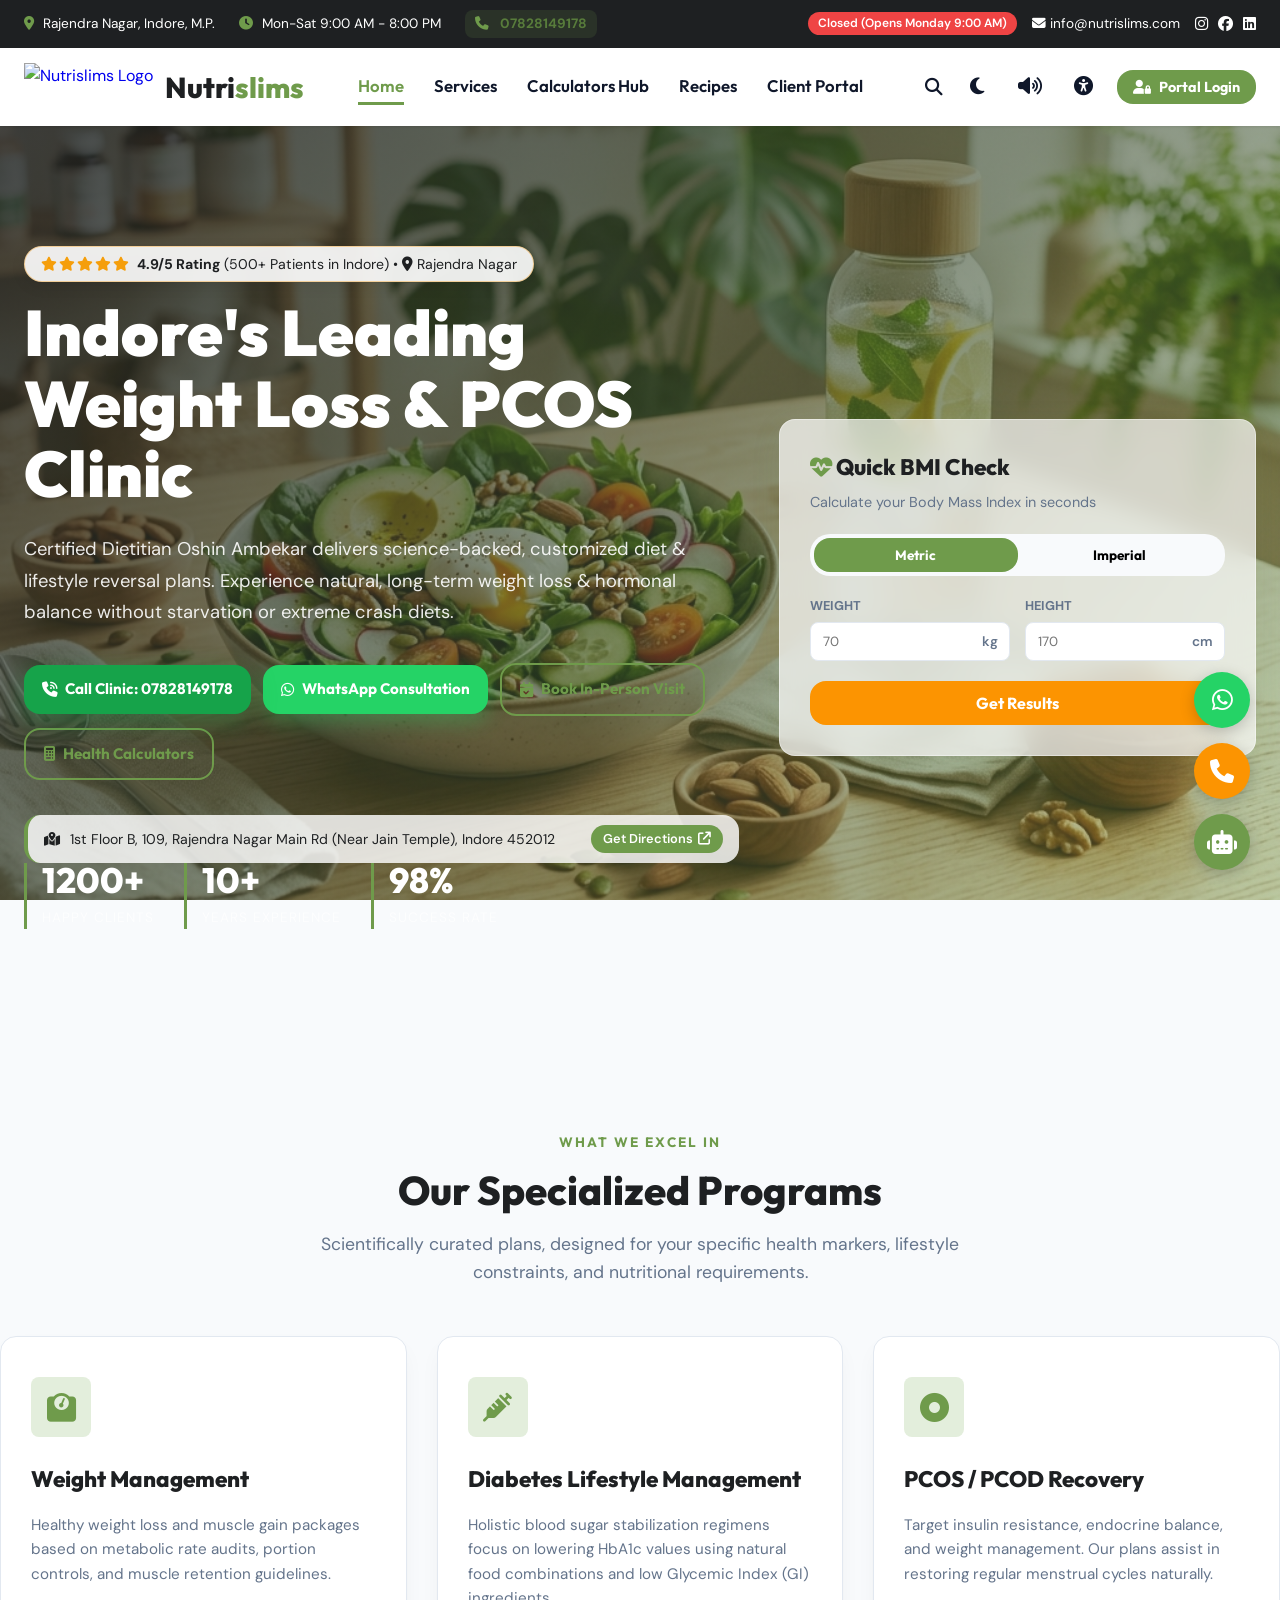
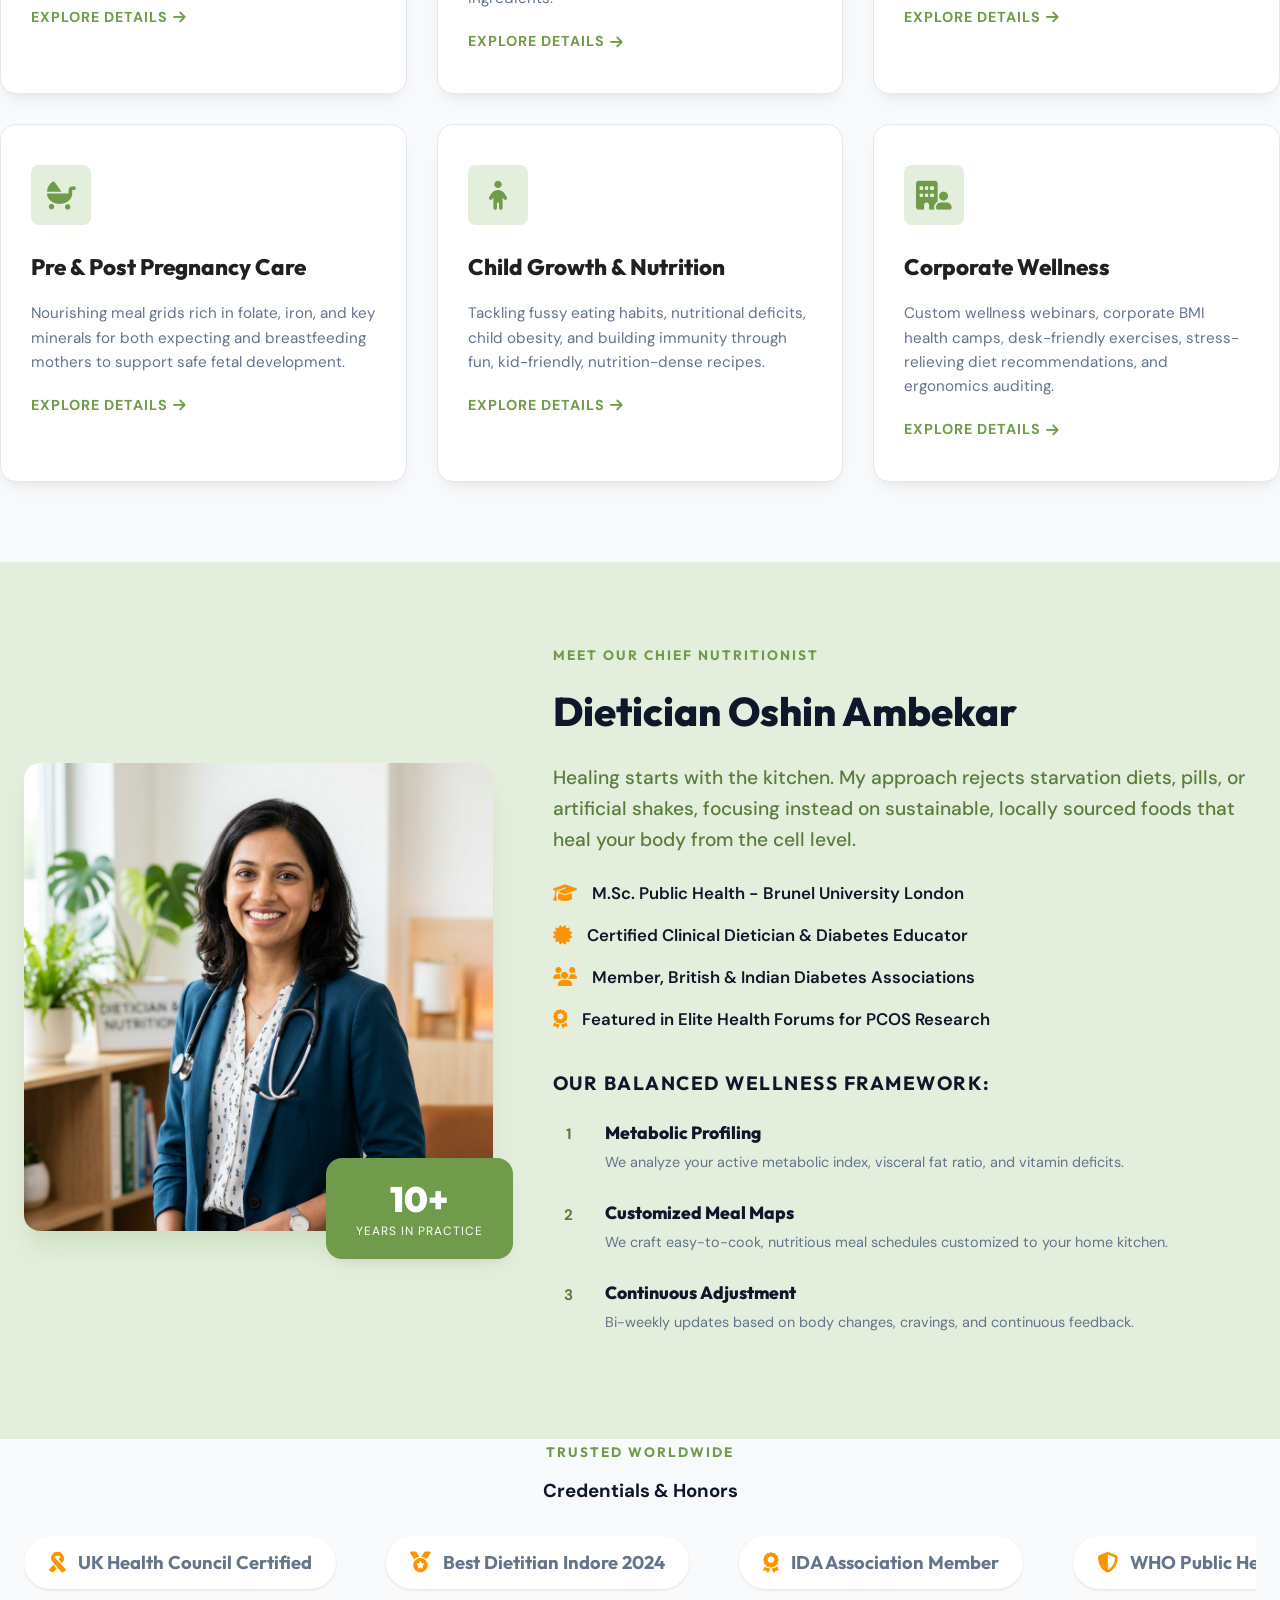
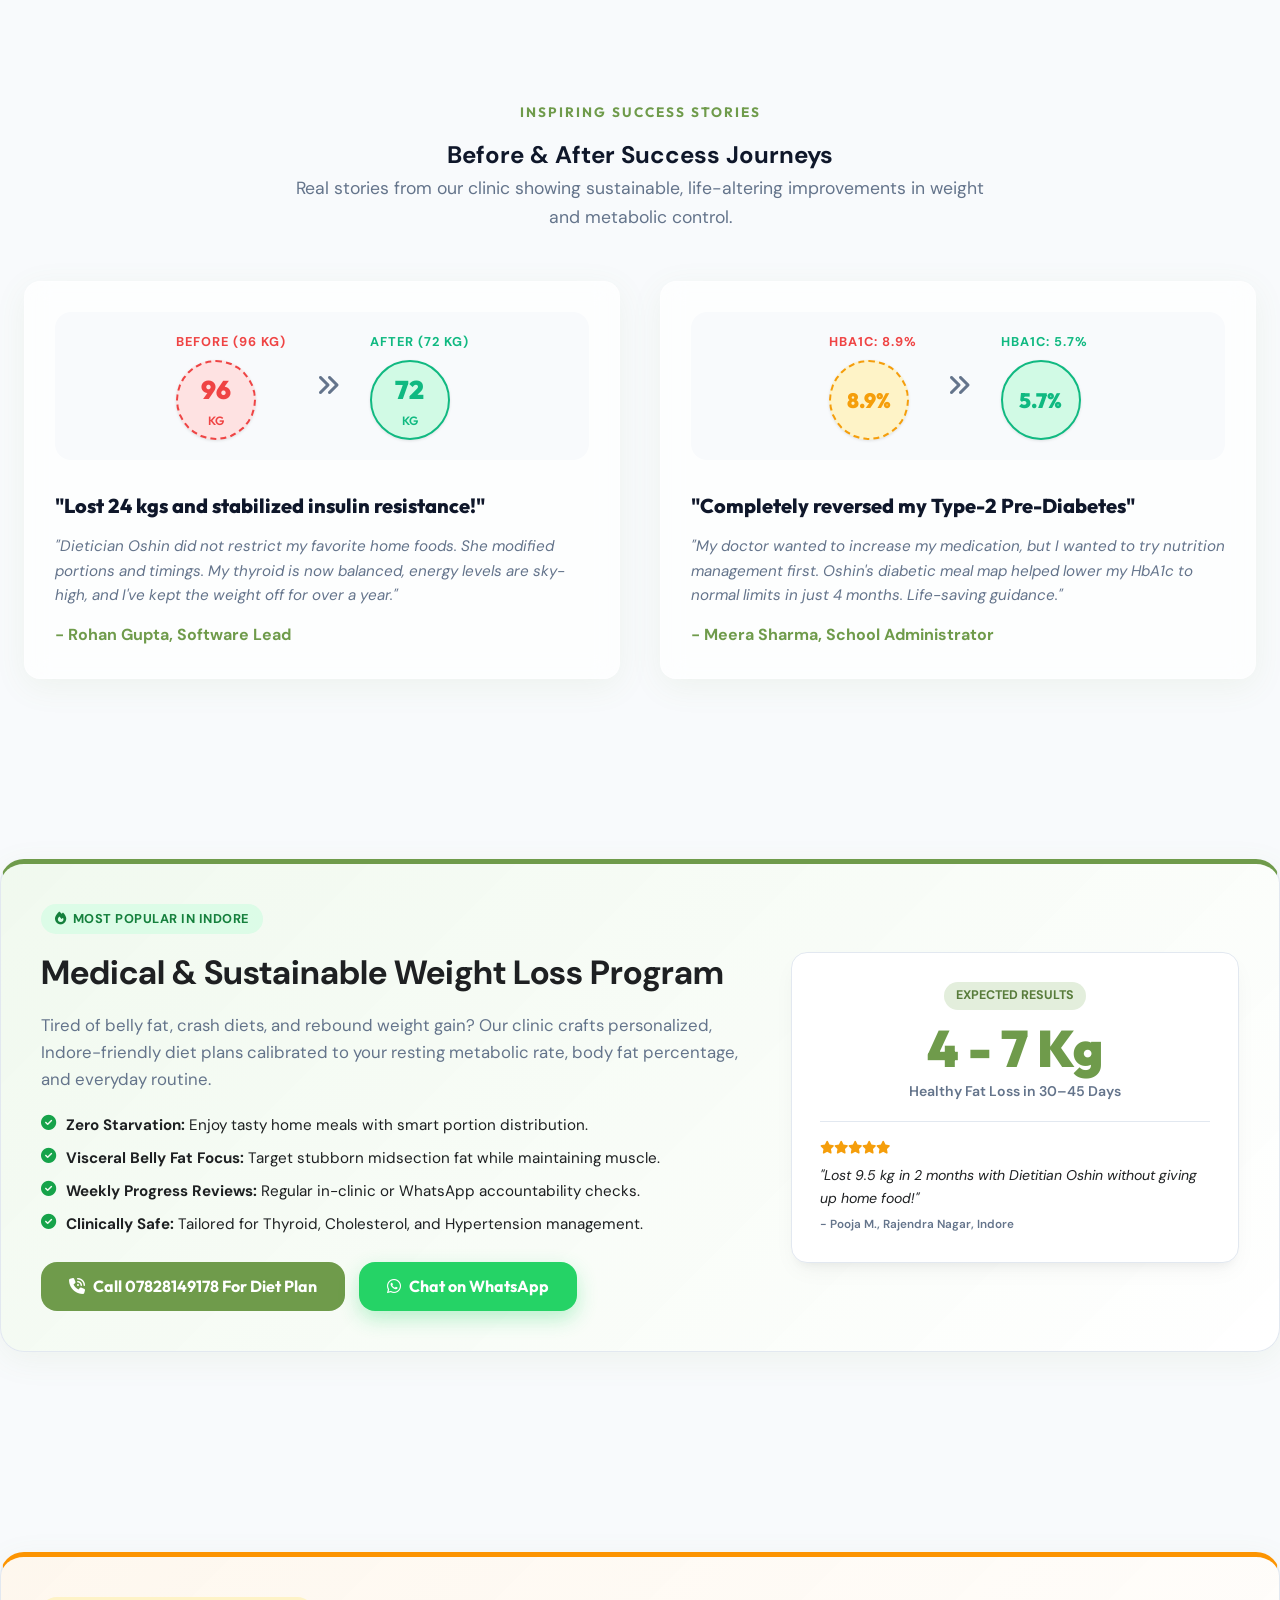
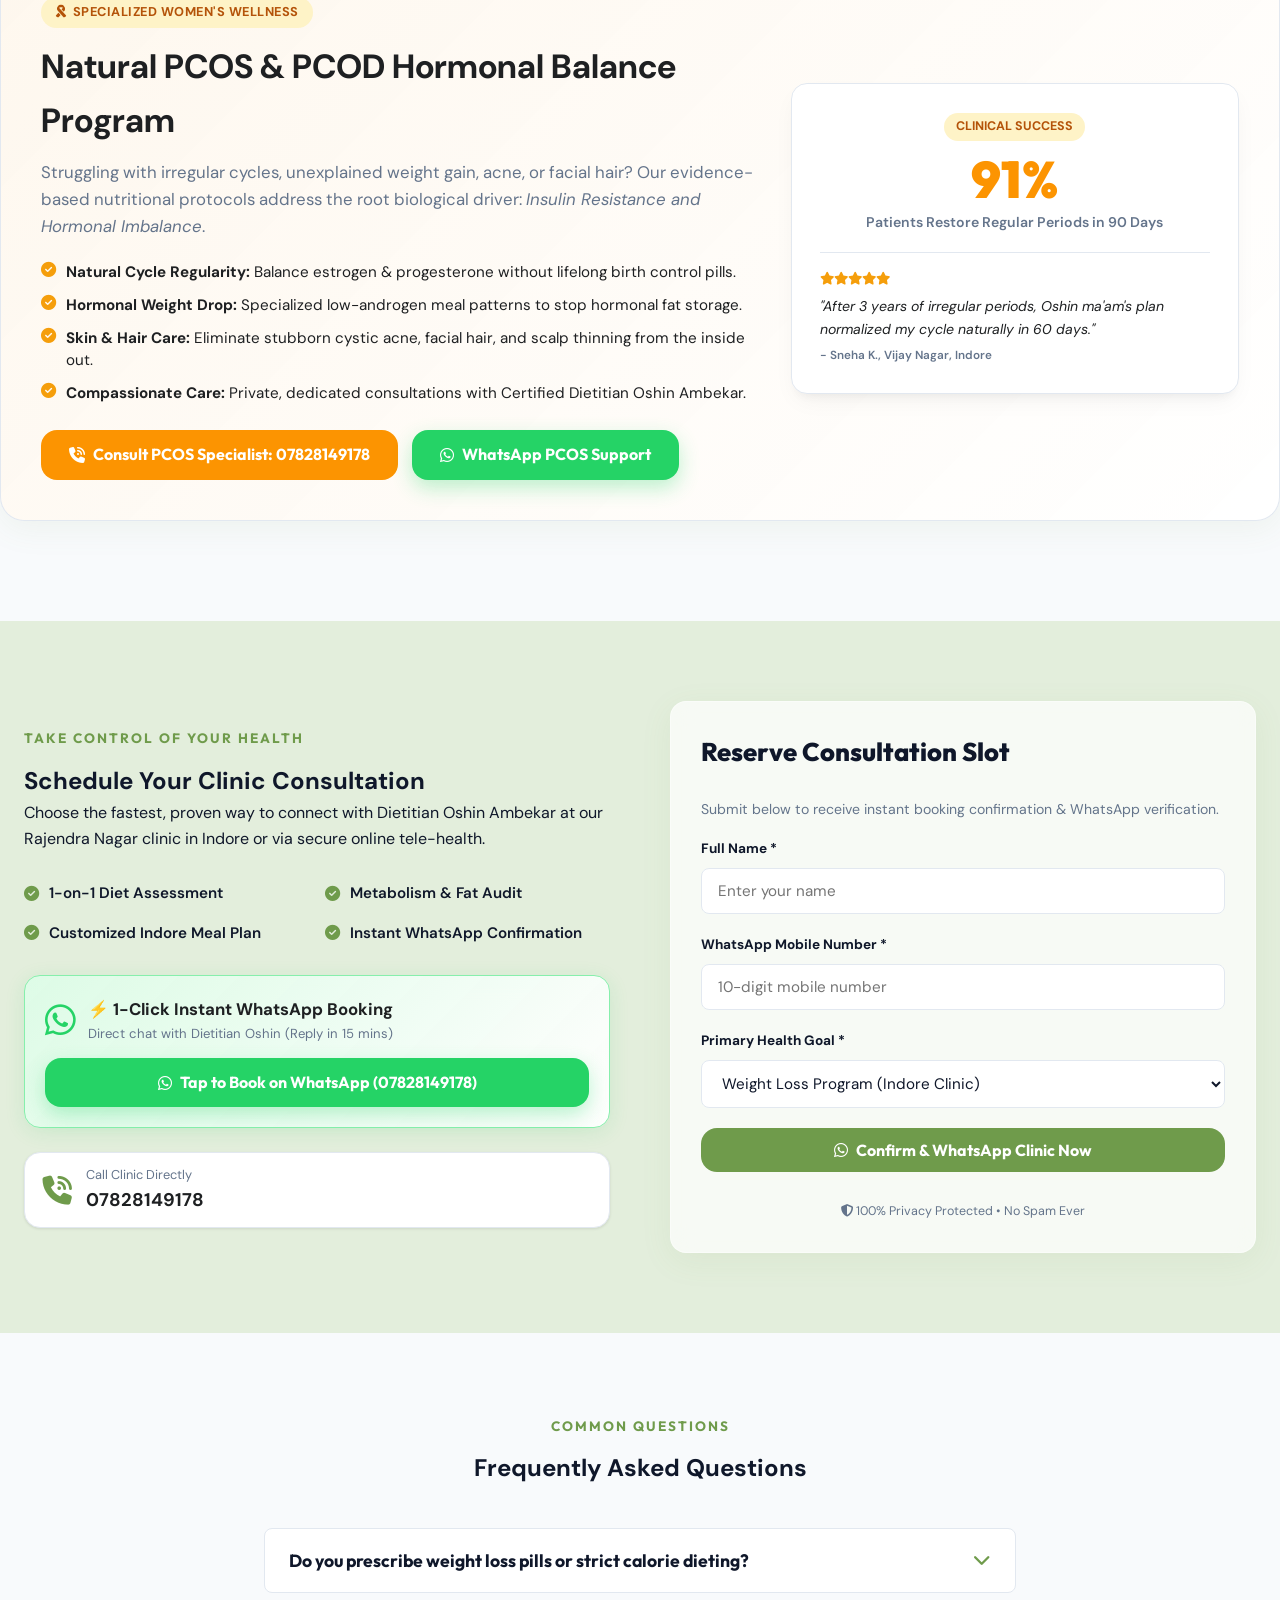
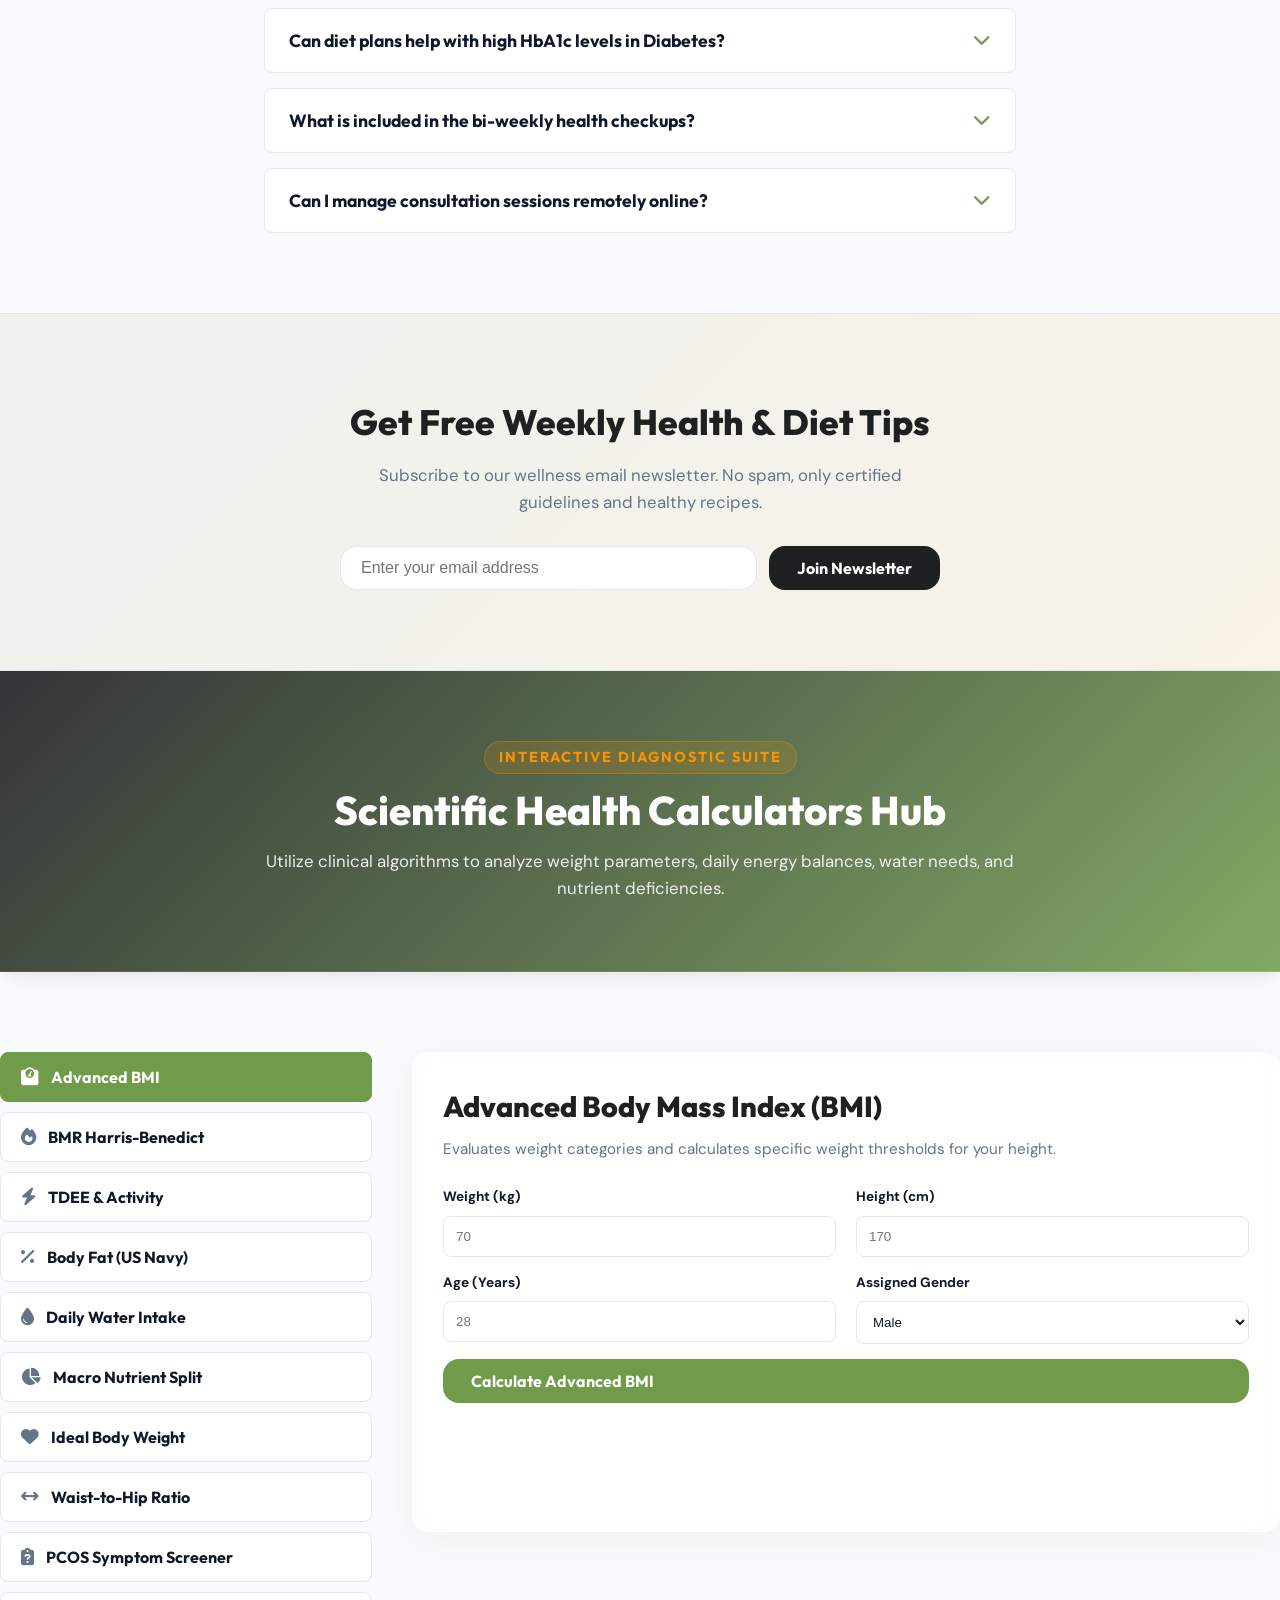
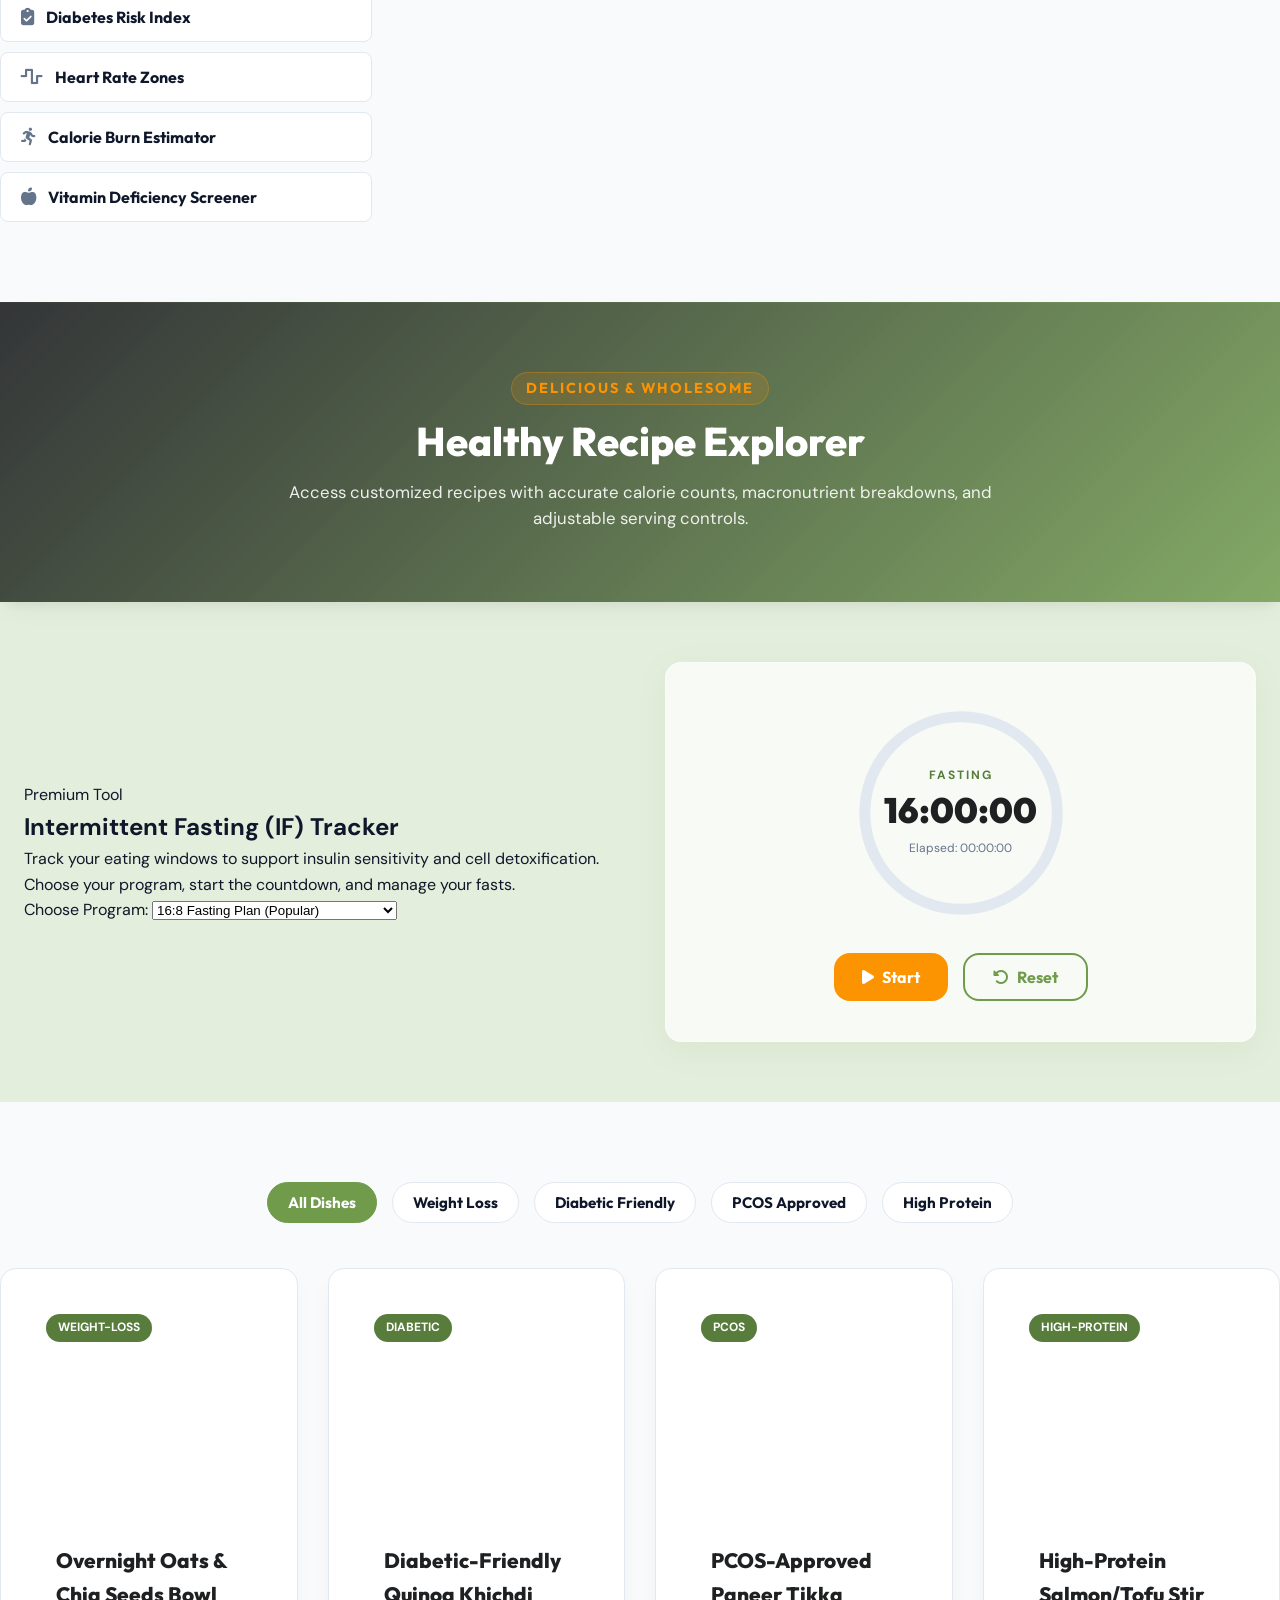
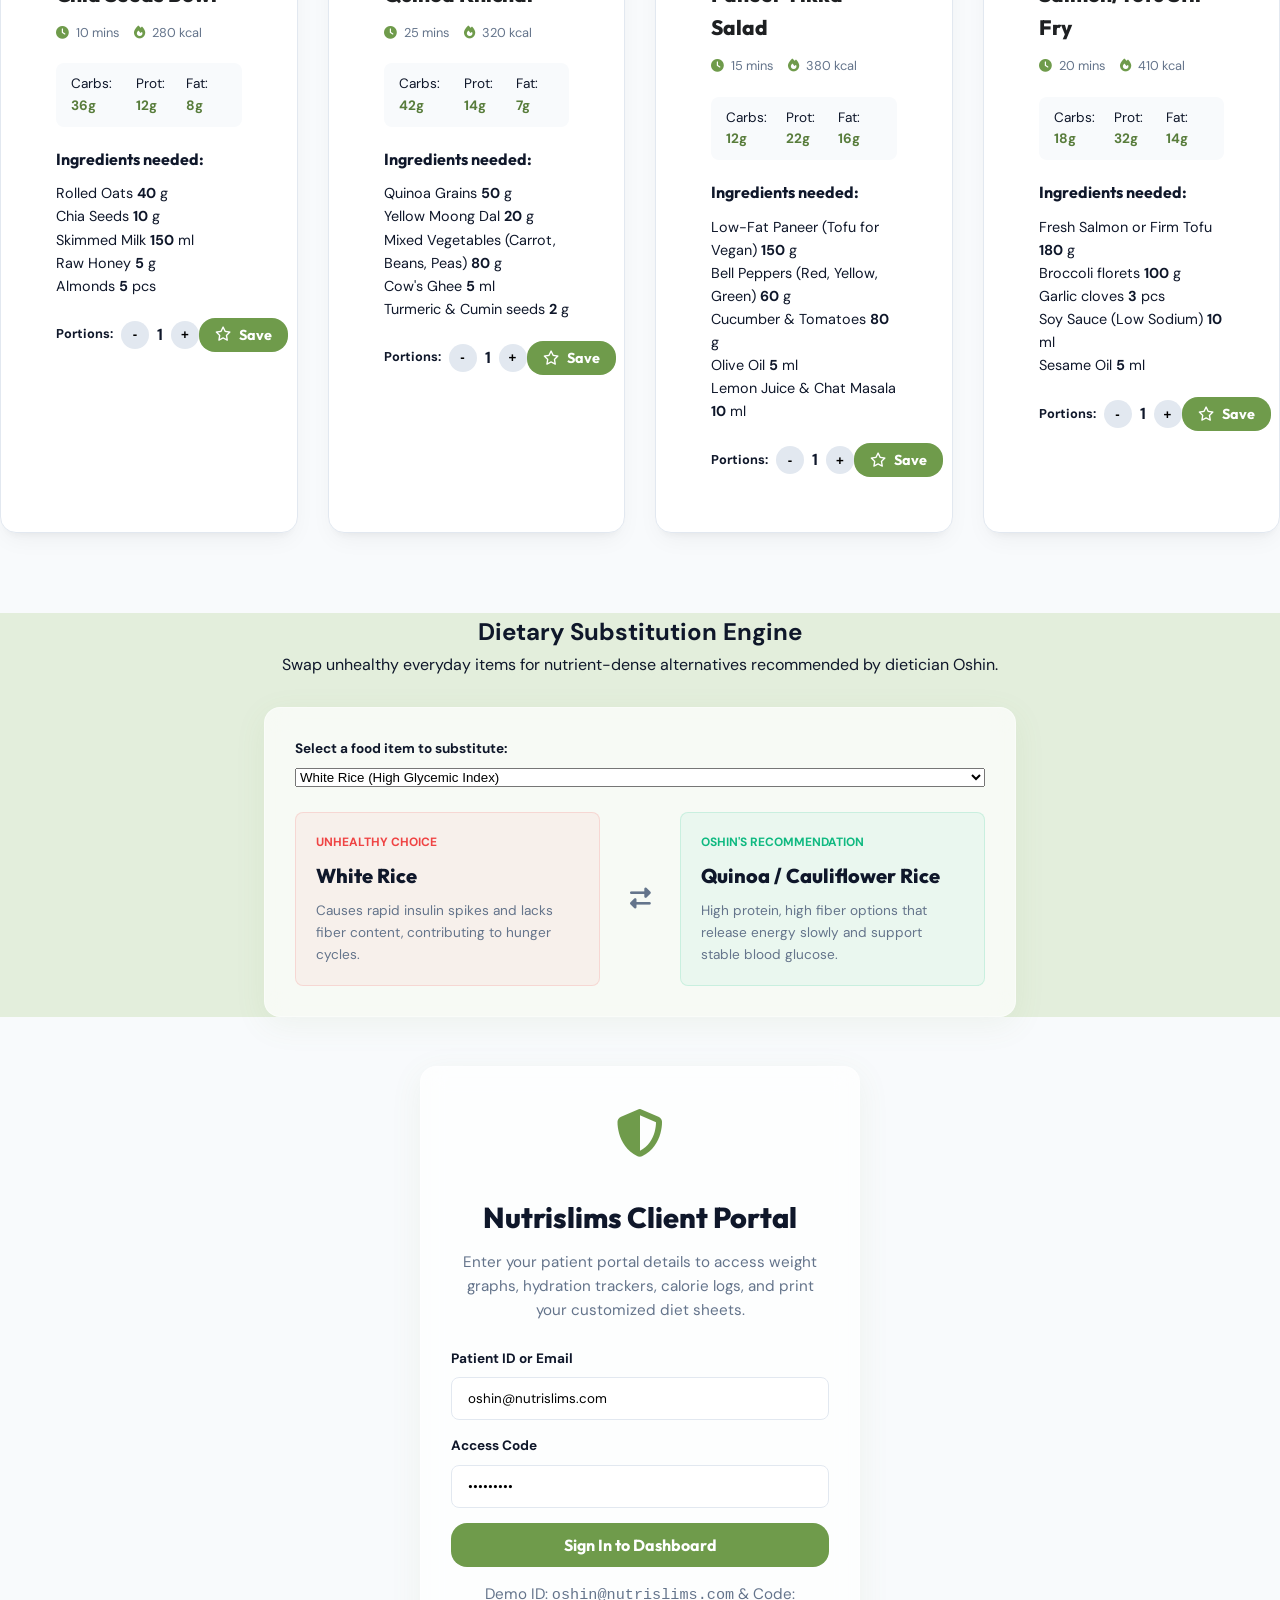
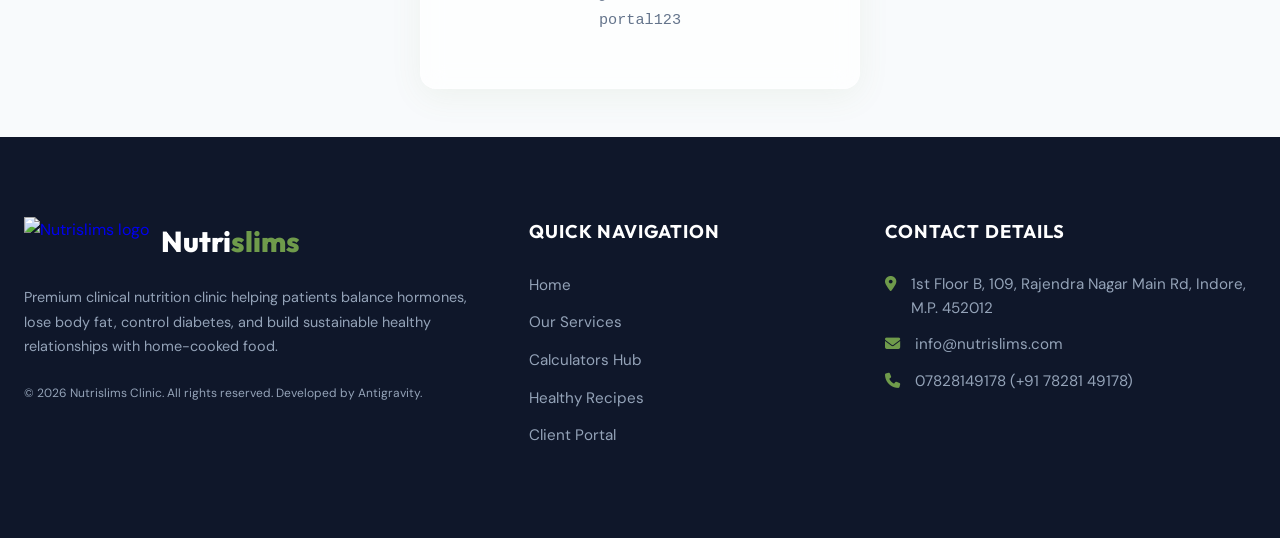
==== index.html @ 54401e05 "Rollback to original landing page (commit 0e0acc0 - Nov 22, 14:31 PM)" ====
<!DOCTYPE html>
<html lang="en">
<head>
    <meta charset="UTF-8">
    <meta name="viewport" content="width=device-width, initial-scale=1.0">
    <title>Nutrislims | Premium Health & Wellness Clinic</title>
    <!-- Meta tags for SEO -->
    <meta name="description" content="Nutrislims Health & Wellness Clinic in Indore by Certified Dietician Oshin Ambekar offers personalized diet plans, expert nutritional guidance, and lifestyle support to help you achieve your health goals.">
    <meta name="keywords" content="dietician, nutritionist, Indore, weight loss, PCOS, diabetes management, pre pregnancy nutrition, child nutrition, corporate wellness">
    <meta property="og:title" content="Nutrislims - Health & Wellness Clinic">
    <meta property="og:description" content="Personalized nutrition, diet planning, and metabolic analysis with dietician Oshin Ambekar.">
    <meta property="og:image" content="assets/hero_banner.png">
    <meta property="og:url" content="https://nutrislims.com">
    <link rel="shortcut icon" href="https://nutrislims.com/wp-content/uploads/2025/03/nutrislims-logo-100x100.png" />
    
    <!-- Google Fonts & FontAwesome -->
    <link rel="preconnect" href="https://fonts.googleapis.com">
    <link rel="preconnect" href="https://fonts.gstatic.com" crossorigin>
    <link href="https://fonts.googleapis.com/css2?family=DM+Sans:ital,opsz,wght@0,9..40,100..1000;1,9..40,100..1000&family=Outfit:wght@100..900&family=Barlow+Condensed:ital,wght@0,100;0,200;0,300;0,400;0,500;0,600;0,700;0,800;0,900;1,100;1,200;1,300;1,400;1,500;1,600;1,700;1,800;1,900&display=swap" rel="stylesheet">
    <link rel="stylesheet" href="https://cdnjs.cloudflare.com/ajax/libs/font-awesome/6.4.0/css/all.min.css">
    <link rel="stylesheet" href="styles.css">
</head>
<body class="light-mode">

    <!-- SEO Schema -->
    <script type="application/ld+json">
    {
      "@context": "https://schema.org",
      "@type": "MedicalBusiness",
      "name": "Nutrislims Health & Wellness Clinic",
      "alternateName": "Nutrislims",
      "url": "https://nutrislims.com",
      "logo": "https://nutrislims.com/wp-content/uploads/2025/03/nutrislims-logo.png",
      "image": "assets/hero_banner.png",
      "address": {
        "@type": "PostalAddress",
        "streetAddress": "1st Floor B, 109, Rajendra Nagar Main Rd",
        "addressLocality": "Indore",
        "addressRegion": "M.P.",
        "postalCode": "452012",
        "addressCountry": "IN"
      },
      "telephone": "+91-7828149178",
      "priceRange": "$$",
      "founder": {
        "@type": "Person",
        "name": "Oshin Ambekar"
      }
    }
    </script>

    <!-- Sound Element for Audio Feedback -->
    <audio id="audio-click" src="https://assets.mixkit.co/active_storage/sfx/2568/2568-84.wav" preload="auto"></audio>
    <audio id="audio-complete" src="https://assets.mixkit.co/active_storage/sfx/1435/1435-84.wav" preload="auto"></audio>
    <audio id="audio-alarm" src="https://assets.mixkit.co/active_storage/sfx/911/911-84.wav" preload="auto"></audio>

    <!-- Particles Background for Hero -->
    <div id="particles-container"></div>

    <!-- TOAST NOTIFICATION CONTAINER -->
    <div id="toast-container" aria-live="polite" aria-atomic="true"></div>

    <!-- MAIN HEADER & NAVIGATION -->
    <header id="main-header" class="header-sticky">
        <div class="header-topbar">
            <div class="topbar-info">
                <span><i class="fa-solid fa-location-dot"></i> Rajendra Nagar, Indore, M.P.</span>
                <span><i class="fa-solid fa-clock"></i> Mon-Sat 9:00 AM - 8:00 PM</span>
                <a href="tel:+917828149178" class="topbar-call-link"><i class="fa-solid fa-phone"></i> <strong>07828149178</strong></a>
            </div>
            <div class="topbar-links">
                <span class="live-status-badge" id="live-clinic-status">Checking clinic hours...</span>
                <a href="mailto:info@nutrislims.com"><i class="fa-solid fa-envelope"></i> info@nutrislims.com</a>
                <div class="social-links">
                    <a href="https://www.instagram.com/nutrislims_oshin/" target="_blank"><i class="fa-brands fa-instagram"></i></a>
                    <a href="https://www.facebook.com/profile.php?id=61571275047709" target="_blank"><i class="fa-brands fa-facebook"></i></a>
                    <a href="#"><i class="fa-brands fa-linkedin"></i></a>
                </div>
            </div>
        </div>
        
        <div class="header-navbar">
            <a href="#" class="brand-logo" id="nav-logo-link">
                <img src="https://nutrislims.com/wp-content/uploads/2025/03/nutrislims-logo.png" alt="Nutrislims Logo" class="logo-img">
                <span class="logo-text">Nutri<span>slims</span></span>
            </a>
            
            <nav class="navbar-links" id="main-navbar" aria-label="Main Navigation">
                <a href="#" class="nav-link active" data-target="home-section">Home</a>
                <a href="#services" class="nav-link" data-target="services-section">Services</a>
                <a href="#tools" class="nav-link" data-target="tools-section">Calculators Hub</a>
                <a href="#recipes" class="nav-link" data-target="recipes-section">Recipes</a>
                <a href="#dashboard" class="nav-link" data-target="dashboard-section" id="nav-dashboard-link">Client Portal</a>
            </nav>
            
            <div class="navbar-actions">
                <div class="global-search-container">
                    <i class="fa-solid fa-magnifying-glass search-trigger" id="search-icon-btn"></i>
                    <input type="text" id="global-search-input" placeholder="Search recipes, tools, articles..." aria-label="Global Search">
                    <div id="search-dropdown-results" class="search-results-popup"></div>
                </div>
                
                <button id="theme-toggle" class="icon-action-btn" title="Toggle Light/Dark Theme" aria-label="Toggle Light/Dark Theme">
                    <i class="fa-solid fa-moon"></i>
                </button>
                
                <button id="sound-toggle" class="icon-action-btn" title="Mute/Unmute Sounds" aria-label="Mute/Unmute Sounds">
                    <i class="fa-solid fa-volume-high"></i>
                </button>

                <button id="accessibility-toggle" class="icon-action-btn" title="High Contrast Mode" aria-label="Toggle Accessibility Contrast">
                    <i class="fa-solid fa-universal-access"></i>
                </button>
                
                <button class="theme-btn primary-btn btn-sm" id="header-portal-btn"><i class="fa-solid fa-user-lock"></i> Portal Login</button>
            </div>
            
            <button class="mobile-nav-toggle" id="menu-toggle-btn" aria-label="Toggle Menu">
                <i class="fa-solid fa-bars"></i>
            </button>
        </div>
    </header>

    <main id="main-content">

        <!-- ==================== HOME SECTION ==================== -->
        <section id="home-section" class="app-page active">
            <!-- Hero Banner -->
            <div class="hero-banner-section" style="background-image: linear-gradient(135deg, rgba(30,32,34,0.85) 0%, rgba(111,155,75,0.4) 100%), url('assets/hero_banner.png');">
                <div class="container hero-container">
                    <div class="hero-content">
                        <div class="hero-trust-badge">
                            <span class="trust-stars"><i class="fa-solid fa-star"></i><i class="fa-solid fa-star"></i><i class="fa-solid fa-star"></i><i class="fa-solid fa-star"></i><i class="fa-solid fa-star"></i></span>
                            <span><strong>4.9/5 Rating</strong> (500+ Patients in Indore) &bull; <i class="fa-solid fa-location-dot"></i> Rajendra Nagar</span>
                        </div>
                        <h1 class="hero-title animate-text">Indore's Leading Weight Loss &amp; PCOS Clinic</h1>
                        <p class="hero-desc">Certified Dietitian Oshin Ambekar delivers science-backed, customized diet &amp; lifestyle reversal plans. Experience natural, long-term weight loss &amp; hormonal balance without starvation or extreme crash diets.</p>
                        
                        <div class="hero-cta-buttons">
                            <a href="tel:+917828149178" class="theme-btn call-now-btn pulse-glow"><i class="fa-solid fa-phone-volume"></i> Call Clinic: 07828149178</a>
                            <a href="https://wa.me/917828149178?text=Hi%20Nutrislims%20Clinic,%20I%20want%20to%20book%20a%20diet%20consultation" target="_blank" class="theme-btn whatsapp-cta-btn"><i class="fa-brands fa-whatsapp"></i> WhatsApp Consultation</a>
                            <a href="#appointment-booking" class="theme-btn outline-btn scroll-to-btn" data-target="home-section"><i class="fa-solid fa-calendar-check"></i> Book In-Person Visit</a>
                            <a href="#tools-section" id="hero-tools-btn" class="theme-btn outline-btn scroll-to-btn" data-target="tools-section"><i class="fa-solid fa-calculator"></i> Health Calculators</a>
                        </div>

                        <div class="hero-location-bar">
                            <i class="fa-solid fa-map-location-dot"></i>
                            <span>1st Floor B, 109, Rajendra Nagar Main Rd (Near Jain Temple), Indore 452012</span>
                            <a href="https://maps.google.com/?q=Nutrislims+Health+%26+Wellness+Clinic+Rajendra+Nagar+Indore" target="_blank" class="directions-pill">Get Directions <i class="fa-solid fa-arrow-up-right-from-square"></i></a>
                        </div>

                        <!-- Statistics Counter -->
                        <div class="hero-stats">
                            <div class="stat-card">
                                <span class="stat-num" data-val="1200">1200+</span>
                                <span class="stat-label">Happy Clients</span>
                            </div>
                            <div class="stat-card">
                                <span class="stat-num" data-val="10">10+</span>
                                <span class="stat-label">Years Experience</span>
                            </div>
                            <div class="stat-card">
                                <span class="stat-num" data-val="98">98%</span>
                                <span class="stat-label">Success Rate</span>
                            </div>
                        </div>
                    </div>

                    <!-- Quick BMI Calculator Side Widget -->
                    <div class="hero-widget-bmi glass-card">
                        <div class="widget-header">
                            <h3><i class="fa-solid fa-heart-pulse"></i> Quick BMI Check</h3>
                            <p>Calculate your Body Mass Index in seconds</p>
                        </div>
                        <div class="widget-body">
                            <div class="form-toggle-system">
                                <button type="button" class="toggle-tab-btn active" id="hero-unit-metric">Metric</button>
                                <button type="button" class="toggle-tab-btn" id="hero-unit-imperial">Imperial</button>
                            </div>
                            
                            <div class="input-row">
                                <div class="input-grp">
                                    <label for="hero-weight">Weight</label>
                                    <div class="input-addon">
                                        <input type="number" id="hero-weight" placeholder="70" min="20" max="300" required>
                                        <span id="hero-weight-lbl">kg</span>
                                    </div>
                                </div>
                                <div class="input-grp">
                                    <label for="hero-height">Height</label>
                                    <div class="input-addon">
                                        <input type="number" id="hero-height" placeholder="170" min="50" max="250" required>
                                        <span id="hero-height-lbl">cm</span>
                                    </div>
                                </div>
                            </div>
                            
                            <button class="theme-btn accent-btn w-full" id="hero-bmi-calc-btn">Get Results</button>
                            
                            <div class="bmi-result-wrapper hidden" id="hero-bmi-results">
                                <div class="divider"></div>
                                <div class="bmi-score-row">
                                    <span>Your BMI Score:</span>
                                    <strong id="hero-bmi-score">24.2</strong>
                                </div>
                                <div class="bmi-badge normal" id="hero-bmi-badge">Normal Weight</div>
                                <p class="bmi-suggestion" id="hero-bmi-msg">Looking healthy! Keep up the balanced meal routines.</p>
                            </div>
                        </div>
                    </div>
                </div>
            </div>

            <!-- Mega Grid Services Section -->
            <div class="services-overview-section" id="services">
                <div class="container text-center section-spacing">
                    <span class="section-subtitle">What We Excel In</span>
                    <h2 class="section-title">Our Specialized Programs</h2>
                    <p class="section-desc">Scientifically curated plans, designed for your specific health markers, lifestyle constraints, and nutritional requirements.</p>
                    
                    <div class="services-grid">
                        <div class="service-card hover-glow">
                            <div class="srv-icon-box"><i class="fa-solid fa-weight-scale"></i></div>
                            <h3>Weight Management</h3>
                            <p>Healthy weight loss and muscle gain packages based on metabolic rate audits, portion controls, and muscle retention guidelines.</p>
                            <span class="srv-link" data-service="weight">Explore Details <i class="fa-solid fa-arrow-right"></i></span>
                        </div>
                        
                        <div class="service-card hover-glow">
                            <div class="srv-icon-box"><i class="fa-solid fa-syringe"></i></div>
                            <h3>Diabetes Lifestyle Management</h3>
                            <p>Holistic blood sugar stabilization regimens focus on lowering HbA1c values using natural food combinations and low Glycemic Index (GI) ingredients.</p>
                            <span class="srv-link" data-service="diabetes">Explore Details <i class="fa-solid fa-arrow-right"></i></span>
                        </div>

                        <div class="service-card hover-glow">
                            <div class="srv-icon-box"><i class="fa-solid fa-circle-dot"></i></div>
                            <h3>PCOS / PCOD Recovery</h3>
                            <p>Target insulin resistance, endocrine balance, and weight management. Our plans assist in restoring regular menstrual cycles naturally.</p>
                            <span class="srv-link" data-service="pcos">Explore Details <i class="fa-solid fa-arrow-right"></i></span>
                        </div>

                        <div class="service-card hover-glow">
                            <div class="srv-icon-box"><i class="fa-solid fa-baby-carriage"></i></div>
                            <h3>Pre & Post Pregnancy Care</h3>
                            <p>Nourishing meal grids rich in folate, iron, and key minerals for both expecting and breastfeeding mothers to support safe fetal development.</p>
                            <span class="srv-link" data-service="pregnancy">Explore Details <i class="fa-solid fa-arrow-right"></i></span>
                        </div>

                        <div class="service-card hover-glow">
                            <div class="srv-icon-box"><i class="fa-solid fa-child"></i></div>
                            <h3>Child Growth & Nutrition</h3>
                            <p>Tackling fussy eating habits, nutritional deficits, child obesity, and building immunity through fun, kid-friendly, nutrition-dense recipes.</p>
                            <span class="srv-link" data-service="child">Explore Details <i class="fa-solid fa-arrow-right"></i></span>
                        </div>

                        <div class="service-card hover-glow">
                            <div class="srv-icon-box"><i class="fa-solid fa-building-user"></i></div>
                            <h3>Corporate Wellness</h3>
                            <p>Custom wellness webinars, corporate BMI health camps, desk-friendly exercises, stress-relieving diet recommendations, and ergonomics auditing.</p>
                            <span class="srv-link" data-service="corporate">Explore Details <i class="fa-solid fa-arrow-right"></i></span>
                        </div>
                    </div>
                </div>
            </div>

            <!-- About Dietician Section -->
            <div class="about-dietician-section light-gray-bg">
                <div class="container dietician-layout">
                    <div class="dietician-image-wrapper">
                        <img src="assets/dietician_portrait.png" alt="Oshin Ambekar dietician" class="diet-avatar shadow-lg">
                        <div class="experience-badge animate-float">
                            <h3>10+</h3>
                            <span>Years in Practice</span>
                        </div>
                    </div>
                    <div class="dietician-bio-content">
                        <span class="section-subtitle">Meet Our Chief Nutritionist</span>
                        <h2>Dietician Oshin Ambekar</h2>
                        <p class="bio-intro">Healing starts with the kitchen. My approach rejects starvation diets, pills, or artificial shakes, focusing instead on sustainable, locally sourced foods that heal your body from the cell level.</p>
                        
                        <div class="credentials-checklist">
                            <div class="cred-item"><i class="fa-solid fa-graduation-cap"></i> <span>M.Sc. Public Health - Brunel University London</span></div>
                            <div class="cred-item"><i class="fa-solid fa-certificate"></i> <span>Certified Clinical Dietician & Diabetes Educator</span></div>
                            <div class="cred-item"><i class="fa-solid fa-users"></i> <span>Member, British & Indian Diabetes Associations</span></div>
                            <div class="cred-item"><i class="fa-solid fa-award"></i> <span>Featured in Elite Health Forums for PCOS Research</span></div>
                        </div>

                        <div class="timeline-steps">
                            <h4>Our Balanced Wellness Framework:</h4>
                            <div class="timeline-item">
                                <div class="timeline-dot">1</div>
                                <div>
                                    <h5>Metabolic Profiling</h5>
                                    <p>We analyze your active metabolic index, visceral fat ratio, and vitamin deficits.</p>
                                </div>
                            </div>
                            <div class="timeline-item">
                                <div class="timeline-dot">2</div>
                                <div>
                                    <h5>Customized Meal Maps</h5>
                                    <p>We craft easy-to-cook, nutritious meal schedules customized to your home kitchen.</p>
                                </div>
                            </div>
                            <div class="timeline-item">
                                <div class="timeline-dot">3</div>
                                <div>
                                    <h5>Continuous Adjustment</h5>
                                    <p>Bi-weekly updates based on body changes, cravings, and continuous feedback.</p>
                                </div>
                            </div>
                        </div>
                    </div>
                </div>
            </div>

            <!-- Awards and Affiliations Carousel -->
            <div class="carousel-section">
                <div class="container text-center">
                    <span class="section-subtitle">Trusted Worldwide</span>
                    <h3 class="subsection-title">Credentials & Honors</h3>
                    <div class="awards-slider-container">
                        <div class="awards-track" id="awards-scroller">
                            <!-- Duplicate items for loop -->
                            <div class="award-logo"><i class="fa-solid fa-ribbon"></i> <span>UK Health Council Certified</span></div>
                            <div class="award-logo"><i class="fa-solid fa-medal"></i> <span>Best Dietitian Indore 2024</span></div>
                            <div class="award-logo"><i class="fa-solid fa-award"></i> <span>IDA Association Member</span></div>
                            <div class="award-logo"><i class="fa-solid fa-shield-halved"></i> <span>WHO Public Health Alumnus</span></div>
                            <div class="award-logo"><i class="fa-solid fa-scroll"></i> <span>Diabetes Educator Gold Medal</span></div>
                            <!-- Duplicates -->
                            <div class="award-logo"><i class="fa-solid fa-ribbon"></i> <span>UK Health Council Certified</span></div>
                            <div class="award-logo"><i class="fa-solid fa-medal"></i> <span>Best Dietitian Indore 2024</span></div>
                            <div class="award-logo"><i class="fa-solid fa-award"></i> <span>IDA Association Member</span></div>
                            <div class="award-logo"><i class="fa-solid fa-shield-halved"></i> <span>WHO Public Health Alumnus</span></div>
                            <div class="award-logo"><i class="fa-solid fa-scroll"></i> <span>Diabetes Educator Gold Medal</span></div>
                        </div>
                    </div>
                </div>
            </div>

            <!-- Before & After Testimonials -->
            <div class="testimonials-section section-spacing">
                <div class="container text-center">
                    <span class="section-subtitle">Inspiring Success Stories</span>
                    <h2>Before & After Success Journeys</h2>
                    <p class="section-desc text-center">Real stories from our clinic showing sustainable, life-altering improvements in weight and metabolic control.</p>

                    <div class="success-slider">
                        <div class="success-card glass-card">
                            <div class="progress-view-slider">
                                <div class="progress-panel">
                                    <div class="weight-label before">Before (96 Kg)</div>
                                    <div class="weight-circle before-circle">96 <small>kg</small></div>
                                </div>
                                <div class="progress-arrow-indicator"><i class="fa-solid fa-angles-right"></i></div>
                                <div class="progress-panel">
                                    <div class="weight-label after">After (72 Kg)</div>
                                    <div class="weight-circle after-circle">72 <small>kg</small></div>
                                </div>
                            </div>
                            <div class="testimonial-txt">
                                <h3>"Lost 24 kgs and stabilized insulin resistance!"</h3>
                                <p>"Dietician Oshin did not restrict my favorite home foods. She modified portions and timings. My thyroid is now balanced, energy levels are sky-high, and I've kept the weight off for over a year."</p>
                                <span class="client-name">- Rohan Gupta, Software Lead</span>
                            </div>
                        </div>

                        <div class="success-card glass-card">
                            <div class="progress-view-slider">
                                <div class="progress-panel">
                                    <div class="weight-label before">HbA1c: 8.9%</div>
                                    <div class="weight-circle diabetic-before">8.9%</div>
                                </div>
                                <div class="progress-arrow-indicator"><i class="fa-solid fa-angles-right"></i></div>
                                <div class="progress-panel">
                                    <div class="weight-label after">HbA1c: 5.7%</div>
                                    <div class="weight-circle diabetic-after">5.7%</div>
                                </div>
                            </div>
                            <div class="testimonial-txt">
                                <h3>"Completely reversed my Type-2 Pre-Diabetes"</h3>
                                <p>"My doctor wanted to increase my medication, but I wanted to try nutrition management first. Oshin's diabetic meal map helped lower my HbA1c to normal limits in just 4 months. Life-saving guidance."</p>
                                <span class="client-name">- Meera Sharma, School Administrator</span>
                            </div>
                        </div>
                    </div>
                </div>
            </div>

            <!-- ==================== AD-FOCUSED HIGH CONVERSION SECTIONS ==================== -->
            <!-- Weight Loss Specific Anchor Module -->
            <section class="ad-conversion-section" id="weight-loss">
                <div class="container section-spacing">
                    <div class="ad-focus-banner weight-banner glass-card">
                        <div class="ad-focus-content">
                            <span class="badge-pill green-pill"><i class="fa-solid fa-fire"></i> Most Popular in Indore</span>
                            <h2>Medical &amp; Sustainable Weight Loss Program</h2>
                            <p class="ad-sub">Tired of belly fat, crash diets, and rebound weight gain? Our clinic crafts personalized, Indore-friendly diet plans calibrated to your resting metabolic rate, body fat percentage, and everyday routine.</p>
                            <div class="benefits-check-grid">
                                <div class="check-item"><i class="fa-solid fa-circle-check text-green"></i> <span><strong>Zero Starvation:</strong> Enjoy tasty home meals with smart portion distribution.</span></div>
                                <div class="check-item"><i class="fa-solid fa-circle-check text-green"></i> <span><strong>Visceral Belly Fat Focus:</strong> Target stubborn midsection fat while maintaining muscle.</span></div>
                                <div class="check-item"><i class="fa-solid fa-circle-check text-green"></i> <span><strong>Weekly Progress Reviews:</strong> Regular in-clinic or WhatsApp accountability checks.</span></div>
                                <div class="check-item"><i class="fa-solid fa-circle-check text-green"></i> <span><strong>Clinically Safe:</strong> Tailored for Thyroid, Cholesterol, and Hypertension management.</span></div>
                            </div>
                            <div class="ad-btn-row">
                                <a href="tel:+917828149178" class="theme-btn primary-btn pulse-glow"><i class="fa-solid fa-phone-volume"></i> Call 07828149178 For Diet Plan</a>
                                <a href="https://wa.me/917828149178?text=Hi%20Nutrislims%20Clinic,%20I%20am%20interested%20in%20the%20Weight%20Loss%20Program" target="_blank" class="theme-btn whatsapp-cta-btn"><i class="fa-brands fa-whatsapp"></i> Chat on WhatsApp</a>
                            </div>
                        </div>
                        <div class="ad-focus-sidebar">
                            <div class="stat-highlight-box">
                                <span class="stat-badge">Expected Results</span>
                                <div class="big-metric">4 - 7 Kg</div>
                                <span class="metric-caption">Healthy Fat Loss in 30–45 Days</span>
                                <div class="social-proof-quote">
                                    <div class="stars"><i class="fa-solid fa-star"></i><i class="fa-solid fa-star"></i><i class="fa-solid fa-star"></i><i class="fa-solid fa-star"></i><i class="fa-solid fa-star"></i></div>
                                    <p>"Lost 9.5 kg in 2 months with Dietitian Oshin without giving up home food!"</p>
                                    <small>- Pooja M., Rajendra Nagar, Indore</small>
                                </div>
                            </div>
                        </div>
                    </div>
                </div>
            </section>

            <!-- PCOS / PCOD Specific Anchor Module -->
            <section class="ad-conversion-section pcos-section" id="pcos-care">
                <div class="container section-spacing">
                    <div class="ad-focus-banner pcos-banner glass-card">
                        <div class="ad-focus-content">
                            <span class="badge-pill gold-pill"><i class="fa-solid fa-ribbon"></i> Specialized Women's Wellness</span>
                            <h2>Natural PCOS &amp; PCOD Hormonal Balance Program</h2>
                            <p class="ad-sub">Struggling with irregular cycles, unexplained weight gain, acne, or facial hair? Our evidence-based nutritional protocols address the root biological driver: <em>Insulin Resistance and Hormonal Imbalance</em>.</p>
                            <div class="benefits-check-grid">
                                <div class="check-item"><i class="fa-solid fa-circle-check text-gold"></i> <span><strong>Natural Cycle Regularity:</strong> Balance estrogen &amp; progesterone without lifelong birth control pills.</span></div>
                                <div class="check-item"><i class="fa-solid fa-circle-check text-gold"></i> <span><strong>Hormonal Weight Drop:</strong> Specialized low-androgen meal patterns to stop hormonal fat storage.</span></div>
                                <div class="check-item"><i class="fa-solid fa-circle-check text-gold"></i> <span><strong>Skin &amp; Hair Care:</strong> Eliminate stubborn cystic acne, facial hair, and scalp thinning from the inside out.</span></div>
                                <div class="check-item"><i class="fa-solid fa-circle-check text-gold"></i> <span><strong>Compassionate Care:</strong> Private, dedicated consultations with Certified Dietitian Oshin Ambekar.</span></div>
                            </div>
                            <div class="ad-btn-row">
                                <a href="tel:+917828149178" class="theme-btn accent-btn pulse-glow"><i class="fa-solid fa-phone-volume"></i> Consult PCOS Specialist: 07828149178</a>
                                <a href="https://wa.me/917828149178?text=Hi%20Nutrislims%20Clinic,%20I%20want%20a%20consultation%20for%20PCOS/PCOD%20care" target="_blank" class="theme-btn whatsapp-cta-btn"><i class="fa-brands fa-whatsapp"></i> WhatsApp PCOS Support</a>
                            </div>
                        </div>
                        <div class="ad-focus-sidebar">
                            <div class="stat-highlight-box gold-accent">
                                <span class="stat-badge">Clinical Success</span>
                                <div class="big-metric">91%</div>
                                <span class="metric-caption">Patients Restore Regular Periods in 90 Days</span>
                                <div class="social-proof-quote">
                                    <div class="stars"><i class="fa-solid fa-star"></i><i class="fa-solid fa-star"></i><i class="fa-solid fa-star"></i><i class="fa-solid fa-star"></i><i class="fa-solid fa-star"></i></div>
                                    <p>"After 3 years of irregular periods, Oshin ma'am's plan normalized my cycle naturally in 60 days."</p>
                                    <small>- Sneha K., Vijay Nagar, Indore</small>
                                </div>
                            </div>
                        </div>
                    </div>
                </div>
            </section>

            <!-- Booking Section -->
            <div class="booking-section-wrapper light-gray-bg" id="appointment-booking">
                <div class="container booking-container">
                    <div class="booking-left">
                        <span class="section-subtitle">Take Control of Your Health</span>
                        <h2>Schedule Your Clinic Consultation</h2>
                        <p>Choose the fastest, proven way to connect with Dietitian Oshin Ambekar at our Rajendra Nagar clinic in Indore or via secure online tele-health.</p>
                        
                        <div class="booking-benefits-grid">
                            <div class="benefit-tag"><i class="fa-solid fa-circle-check"></i> 1-on-1 Diet Assessment</div>
                            <div class="benefit-tag"><i class="fa-solid fa-circle-check"></i> Metabolism &amp; Fat Audit</div>
                            <div class="benefit-tag"><i class="fa-solid fa-circle-check"></i> Customized Indore Meal Plan</div>
                            <div class="benefit-tag"><i class="fa-solid fa-circle-check"></i> Instant WhatsApp Confirmation</div>
                        </div>

                        <!-- 1-Click Fast WhatsApp Booking Card -->
                        <div class="whatsapp-instant-box glass-card">
                            <div class="wa-instant-header">
                                <i class="fa-brands fa-whatsapp text-green"></i>
                                <div>
                                    <strong>⚡ 1-Click Instant WhatsApp Booking</strong>
                                    <span>Direct chat with Dietitian Oshin (Reply in 15 mins)</span>
                                </div>
                            </div>
                            <a href="https://wa.me/917828149178?text=Hi%20Nutrislims%20Clinic,%20I%20want%20to%20book%20a%20diet%20consultation%20with%20Dietitian%20Oshin%20in%20Indore" target="_blank" class="theme-btn whatsapp-cta-btn w-full pulse-glow" id="direct-wa-booking-link">
                                <i class="fa-brands fa-whatsapp"></i> Tap to Book on WhatsApp (07828149178)
                            </a>
                        </div>

                        <div class="booking-hotlines-box">
                            <a href="tel:+917828149178" class="booking-hotline-item">
                                <i class="fa-solid fa-phone-volume"></i>
                                <div>
                                    <span>Call Clinic Directly</span>
                                    <strong>07828149178</strong>
                                </div>
                            </a>
                        </div>
                    </div>

                    <div class="booking-right-form glass-card">
                        <div id="booking-form-wrapper">
                            <h3>Reserve Consultation Slot</h3>
                            <p class="form-micro-text">Submit below to receive instant booking confirmation &amp; WhatsApp verification.</p>
                            
                            <form id="clinic-booking-form" class="clinic-form">
                                <div class="form-group-single">
                                    <label for="book-name">Full Name *</label>
                                    <input type="text" id="book-name" placeholder="Enter your name" required>
                                </div>
                                
                                <div class="form-group-single">
                                    <label for="book-phone">WhatsApp Mobile Number *</label>
                                    <input type="tel" id="book-phone" placeholder="10-digit mobile number" pattern="[0-9]{10}" required>
                                </div>

                                <div class="form-group-single">
                                    <label for="book-program">Primary Health Goal *</label>
                                    <select id="book-program" required>
                                        <option value="Weight Loss Clinic Indore">Weight Loss Program (Indore Clinic)</option>
                                        <option value="PCOS / PCOD Hormonal Care">PCOS / PCOD Hormonal Balance</option>
                                        <option value="Diabetes & Metabolic Health">Diabetes &amp; Blood Sugar Control</option>
                                        <option value="Thyroid & Cholesterol Nutrition">Thyroid / Cholesterol Diet Plan</option>
                                        <option value="General Diet Consultation">General Wellness Consultation</option>
                                    </select>
                                </div>

                                <button type="submit" class="theme-btn primary-btn w-full" id="btn-submit-booking">
                                    <i class="fa-brands fa-whatsapp"></i> Confirm &amp; WhatsApp Clinic Now
                                </button>
                                <span class="form-secure-note"><i class="fa-solid fa-shield-halved"></i> 100% Privacy Protected &bull; No Spam Ever</span>
                            </form>
                        </div>

                        <!-- On-Screen Verified Booking Proof Receipt Card -->
                        <div id="booking-proof-receipt" class="booking-proof-receipt hidden">
                            <div class="receipt-header">
                                <div class="receipt-icon"><i class="fa-solid fa-circle-check"></i></div>
                                <h3>Appointment Request Verified!</h3>
                                <p>Your consultation slot request has been recorded with proof ID below.</p>
                            </div>
                            
                            <div class="receipt-details">
                                <div class="receipt-row">
                                    <span>Booking Reference:</span>
                                    <strong id="receipt-id" class="receipt-code">#NUTRI-7821</strong>
                                </div>
                                <div class="receipt-row">
                                    <span>Patient Name:</span>
                                    <strong id="receipt-name">-</strong>
                                </div>
                                <div class="receipt-row">
                                    <span>Contact Number:</span>
                                    <strong id="receipt-phone">-</strong>
                                </div>
                                <div class="receipt-row">
                                    <span>Program:</span>
                                    <strong id="receipt-program">-</strong>
                                </div>
                                <div class="receipt-row">
                                    <span>Clinic Location:</span>
                                    <strong>Rajendra Nagar, Indore 452012</strong>
                                </div>
                                <div class="receipt-row">
                                    <span>Verification Status:</span>
                                    <span class="badge-status-green"><i class="fa-solid fa-check"></i> Pre-Approved</span>
                                </div>
                            </div>
                            
                            <div class="receipt-actions">
                                <a href="#" id="receipt-wa-btn" target="_blank" class="theme-btn whatsapp-cta-btn w-full pulse-glow">
                                    <i class="fa-brands fa-whatsapp"></i> Open WhatsApp to Confirm Slot
                                </a>
                                <a href="tel:+917828149178" class="theme-btn outline-btn w-full">
                                    <i class="fa-solid fa-phone"></i> Call Clinic: 07828149178
                                </a>
                                <button type="button" id="receipt-reset-btn" class="receipt-reset-link">Book Another Consultation</button>
                            </div>
                        </div>
                    </div>
                </div>
            </div>

            <!-- FAQs Section -->
            <div class="faq-section-wrapper section-spacing">
                <div class="container max-width-md">
                    <div class="text-center">
                        <span class="section-subtitle">Common Questions</span>
                        <h2>Frequently Asked Questions</h2>
                    </div>

                    <div class="faq-accordion-list">
                        <div class="faq-item">
                            <button class="faq-question">
                                <span>Do you prescribe weight loss pills or strict calorie dieting?</span>
                                <i class="fa-solid fa-chevron-down"></i>
                            </button>
                            <div class="faq-answer">
                                <p>Absolutely not. We believe that lasting changes do not rely on pills or severe starvation. We modify your existing home-cooked diets by adjusting portions, ingredient combinations, and eating windows to naturally boost metabolism.</p>
                            </div>
                        </div>

                        <div class="faq-item">
                            <button class="faq-question">
                                <span>Can diet plans help with high HbA1c levels in Diabetes?</span>
                                <i class="fa-solid fa-chevron-down"></i>
                            </button>
                            <div class="faq-answer">
                                <p>Yes. By shifting to high-fiber, low-glycemic index foods and optimal meal timings, we help control spikes and reduce glycemic variability. Many of our clients see notable improvements in blood glucose levels within 8 to 12 weeks.</p>
                            </div>
                        </div>

                        <div class="faq-item">
                            <button class="faq-question">
                                <span>What is included in the bi-weekly health checkups?</span>
                                <i class="fa-solid fa-chevron-down"></i>
                            </button>
                            <div class="faq-answer">
                                <p>During our review cycles, we perform weight evaluations, BMR checks, water percentage monitoring, and macro ratio adjustments. This helps verify that weight lost consists of visceral fat while preserving active muscle tissue.</p>
                            </div>
                        </div>

                        <div class="faq-item">
                            <button class="faq-question">
                                <span>Can I manage consultation sessions remotely online?</span>
                                <i class="fa-solid fa-chevron-down"></i>
                            </button>
                            <div class="faq-answer">
                                <p>Yes, we run structured tele-nutrition consultations globally. We use video calls, online log sharing, and app-based trackers to manage client goals worldwide.</p>
                            </div>
                        </div>
                    </div>
                </div>
            </div>

            <!-- Newsletter Subscription -->
            <div class="newsletter-sub-section accent-bg">
                <div class="container text-center">
                    <h2>Get Free Weekly Health & Diet Tips</h2>
                    <p>Subscribe to our wellness email newsletter. No spam, only certified guidelines and healthy recipes.</p>
                    <form id="newsletter-form" class="newsletter-form">
                        <input type="email" id="news-email" placeholder="Enter your email address" required aria-label="Newsletter email">
                        <button type="submit" class="theme-btn dark-btn">Join Newsletter</button>
                    </form>
                </div>
            </div>
        </section>

        <!-- ==================== CALCULATORS HUB ==================== -->
        <section id="tools-section" class="app-page">
            <div class="page-title-banner text-center" style="background-image: linear-gradient(135deg, rgba(30,32,34,0.9) 0%, rgba(111,155,75,0.85) 100%);">
                <div class="container">
                    <span class="sub-lbl">Interactive Diagnostic Suite</span>
                    <h1>Scientific Health Calculators Hub</h1>
                    <p>Utilize clinical algorithms to analyze weight parameters, daily energy balances, water needs, and nutrient deficiencies.</p>
                </div>
            </div>

            <div class="container section-spacing">
                <div class="tools-layout-wrapper">
                    <!-- Calculator Sidebar Navigation -->
                    <aside class="tools-sidebar-nav" aria-label="Calculator Categories">
                        <button class="sidebar-tab-btn active" data-calc="bmi-adv"><i class="fa-solid fa-weight-scale"></i> Advanced BMI</button>
                        <button class="sidebar-tab-btn" data-calc="bmr-adv"><i class="fa-solid fa-fire"></i> BMR Harris-Benedict</button>
                        <button class="sidebar-tab-btn" data-calc="tdee-adv"><i class="fa-solid fa-bolt"></i> TDEE & Activity</button>
                        <button class="sidebar-tab-btn" data-calc="bodyfat-adv"><i class="fa-solid fa-percent"></i> Body Fat (US Navy)</button>
                        <button class="sidebar-tab-btn" data-calc="water-adv"><i class="fa-solid fa-droplet"></i> Daily Water Intake</button>
                        <button class="sidebar-tab-btn" data-calc="macro-adv"><i class="fa-solid fa-pie-chart"></i> Macro Nutrient Split</button>
                        <button class="sidebar-tab-btn" data-calc="idealweight-adv"><i class="fa-solid fa-heart"></i> Ideal Body Weight</button>
                        <button class="sidebar-tab-btn" data-calc="whr-adv"><i class="fa-solid fa-arrows-left-right"></i> Waist-to-Hip Ratio</button>
                        <button class="sidebar-tab-btn" data-calc="pcos-screener"><i class="fa-solid fa-clipboard-question"></i> PCOS Symptom Screener</button>
                        <button class="sidebar-tab-btn" data-calc="diabetes-screener"><i class="fa-solid fa-clipboard-check"></i> Diabetes Risk Index</button>
                        <button class="sidebar-tab-btn" data-calc="heart-calc"><i class="fa-solid fa-wave-square"></i> Heart Rate Zones</button>
                        <button class="sidebar-tab-btn" data-calc="activity-burn"><i class="fa-solid fa-person-running"></i> Calorie Burn Estimator</button>
                        <button class="sidebar-tab-btn" data-calc="nutrient-screener"><i class="fa-solid fa-apple-whole"></i> Vitamin Deficiency Screener</button>
                    </aside>

                    <!-- Calculator Content Panels -->
                    <div class="calculator-display-card glass-card">
                        
                        <!-- 1. Advanced BMI Calculator -->
                        <div class="calc-panel active" id="calc-panel-bmi-adv">
                            <h2>Advanced Body Mass Index (BMI)</h2>
                            <p>Evaluates weight categories and calculates specific weight thresholds for your height.</p>
                            <form id="adv-bmi-form">
                                <div class="form-group-split">
                                    <div class="form-group-single">
                                        <label for="bmi-weight">Weight (kg)</label>
                                        <input type="number" id="bmi-weight" min="20" max="350" required placeholder="70">
                                    </div>
                                    <div class="form-group-single">
                                        <label for="bmi-height">Height (cm)</label>
                                        <input type="number" id="bmi-height" min="50" max="260" required placeholder="170">
                                    </div>
                                </div>
                                <div class="form-group-split">
                                    <div class="form-group-single">
                                        <label for="bmi-age">Age (Years)</label>
                                        <input type="number" id="bmi-age" min="2" max="120" required placeholder="28">
                                    </div>
                                    <div class="form-group-single">
                                        <label for="bmi-gender">Assigned Gender</label>
                                        <select id="bmi-gender" required>
                                            <option value="male">Male</option>
                                            <option value="female">Female</option>
                                        </select>
                                    </div>
                                </div>
                                <button type="submit" class="theme-btn primary-btn mt-3">Calculate Advanced BMI</button>
                            </form>
                            <div class="calc-results-output hidden" id="bmi-adv-output">
                                <div class="result-score-block">
                                    <span>Calculated BMI:</span>
                                    <strong id="bmi-adv-score">24.2</strong>
                                </div>
                                <div id="bmi-adv-range" class="bmi-badge normal">Normal</div>
                                <div class="result-details-table">
                                    <p id="bmi-adv-range-summary"></p>
                                    <p id="bmi-adv-limits"></p>
                                </div>
                            </div>
                        </div>

                        <!-- 2. BMR Harris-Benedict -->
                        <div class="calc-panel" id="calc-panel-bmr-adv">
                            <h2>BMR Harris-Benedict Metabolic Rate</h2>
                            <p>Computes the Basal Metabolic Rate (calories burned if at complete rest all day).</p>
                            <form id="adv-bmr-form">
                                <div class="form-group-split">
                                    <div class="form-group-single">
                                        <label for="bmr-weight">Weight (kg)</label>
                                        <input type="number" id="bmr-weight" min="30" max="250" required placeholder="65">
                                    </div>
                                    <div class="form-group-single">
                                        <label for="bmr-height">Height (cm)</label>
                                        <input type="number" id="bmr-height" min="80" max="240" required placeholder="165">
                                    </div>
                                </div>
                                <div class="form-group-split">
                                    <div class="form-group-single">
                                        <label for="bmr-age">Age (Years)</label>
                                        <input type="number" id="bmr-age" min="10" max="100" required placeholder="30">
                                    </div>
                                    <div class="form-group-single">
                                        <label for="bmr-gender">Gender</label>
                                        <select id="bmr-gender">
                                            <option value="female">Female</option>
                                            <option value="male">Male</option>
                                        </select>
                                    </div>
                                </div>
                                <button type="submit" class="theme-btn primary-btn mt-3">Calculate BMR</button>
                            </form>
                            <div class="calc-results-output hidden" id="bmr-adv-output">
                                <div class="result-score-block">
                                    <span>Your Daily BMR:</span>
                                    <strong><span id="bmr-adv-calories">1450</span> kcal</strong>
                                </div>
                                <p class="result-note">This is the minimum energy your body requires to maintain normal respiration, circulation, and temperature systems.</p>
                            </div>
                        </div>

                        <!-- 3. TDEE & Activity -->
                        <div class="calc-panel" id="calc-panel-tdee-adv">
                            <h2>Total Daily Energy Expenditure (TDEE)</h2>
                            <p>Factors in physical activity multipliers to estimate the calories you burn daily.</p>
                            <form id="adv-tdee-form">
                                <div class="form-group-split">
                                    <div class="form-group-single">
                                        <label for="tdee-bmr">BMR Value (Or enter estimate)</label>
                                        <input type="number" id="tdee-bmr" min="800" max="4000" required placeholder="1500">
                                    </div>
                                    <div class="form-group-single">
                                        <label for="tdee-activity">Typical Daily Activity</label>
                                        <select id="tdee-activity">
                                            <option value="1.2">Sedentary (Office desk, minimal walks)</option>
                                            <option value="1.375">Lightly Active (1-3 days light exercise/week)</option>
                                            <option value="1.55">Moderately Active (3-5 days gym/sports/week)</option>
                                            <option value="1.725">Very Active (6-7 days intense sports/job)</option>
                                            <option value="1.9">Extra Active (Hard physical labor & daily double training)</option>
                                        </select>
                                    </div>
                                </div>
                                <button type="submit" class="theme-btn primary-btn mt-3">Calculate TDEE</button>
                            </form>
                            <div class="calc-results-output hidden" id="tdee-adv-output">
                                <div class="result-score-block">
                                    <span>Your Daily TDEE:</span>
                                    <strong><span id="tdee-adv-calories">2050</span> kcal</strong>
                                </div>
                                <div class="tdee-zones-grid">
                                    <div class="zone-card cut">
                                        <h4>Weight Loss (Cut)</h4>
                                        <span id="tdee-zone-cut">1640 kcal</span>
                                    </div>
                                    <div class="zone-card maintain">
                                        <h4>Maintenance</h4>
                                        <span id="tdee-zone-maintain">2050 kcal</span>
                                    </div>
                                    <div class="zone-card bulk">
                                        <h4>Weight Gain (Bulk)</h4>
                                        <span id="tdee-zone-bulk">2350 kcal</span>
                                    </div>
                                </div>
                            </div>
                        </div>

                        <!-- 4. Body Fat (US Navy) -->
                        <div class="calc-panel" id="calc-panel-bodyfat-adv">
                            <h2>Body Fat Percentage Calculator</h2>
                            <p>Evaluates fat content based on body measurements using the US Navy Formula.</p>
                            <form id="adv-bodyfat-form">
                                <div class="form-group-split">
                                    <div class="form-group-single">
                                        <label for="bf-gender">Gender</label>
                                        <select id="bf-gender" required>
                                            <option value="female">Female</option>
                                            <option value="male">Male</option>
                                        </select>
                                    </div>
                                    <div class="form-group-single">
                                        <label for="bf-height">Height (cm)</label>
                                        <input type="number" id="bf-height" min="100" max="250" placeholder="170" required>
                                    </div>
                                </div>
                                <div class="form-group-split">
                                    <div class="form-group-single">
                                        <label for="bf-neck">Neck Circumference (cm)</label>
                                        <input type="number" id="bf-neck" min="20" max="60" placeholder="36" required>
                                    </div>
                                    <div class="form-group-single">
                                        <label for="bf-waist">Waist Circumference (cm)</label>
                                        <input type="number" id="bf-waist" min="40" max="180" placeholder="80" required>
                                    </div>
                                </div>
                                <div class="form-group-single" id="bf-hip-wrapper">
                                    <label for="bf-hip">Hip Circumference (cm) - Required for females</label>
                                    <input type="number" id="bf-hip" min="40" max="180" placeholder="95">
                                </div>
                                <button type="submit" class="theme-btn primary-btn mt-3">Calculate Body Fat %</button>
                            </form>
                            <div class="calc-results-output hidden" id="bodyfat-adv-output">
                                <div class="result-score-block">
                                    <span>Est. Body Fat Ratio:</span>
                                    <strong><span id="bodyfat-score">22.4</span>%</strong>
                                </div>
                                <div class="bmi-badge normal" id="bodyfat-range-badge">Acceptable Healthy Limit</div>
                                <p class="result-note mt-2">Visceral body fat analysis helps design ideal caloric thresholds for targeted fat reduction.</p>
                            </div>
                        </div>

                        <!-- 5. Daily Water Intake -->
                        <div class="calc-panel" id="calc-panel-water-adv">
                            <h2>Daily Hydration Target Calculator</h2>
                            <p>Computes custom fluid goals based on user body parameters and active exercise duration.</p>
                            <form id="adv-water-form">
                                <div class="form-group-split">
                                    <div class="form-group-single">
                                        <label for="water-weight">Weight (kg)</label>
                                        <input type="number" id="water-weight" min="30" max="200" required placeholder="70">
                                    </div>
                                    <div class="form-group-single">
                                        <label for="water-exercise">Daily Exercise Duration (Minutes)</label>
                                        <input type="number" id="water-exercise" min="0" max="300" required placeholder="30">
                                    </div>
                                </div>
                                <button type="submit" class="theme-btn primary-btn mt-3">Calculate Fluid Goal</button>
                            </form>
                            <div class="calc-results-output hidden" id="water-adv-output">
                                <div class="result-score-block">
                                    <span>Fluid Goal:</span>
                                    <strong><span id="water-liters">2.7</span> Liters / Day</strong>
                                </div>
                                <p class="result-note">Equivalent to approximately <strong id="water-glasses">11</strong> standard 250ml glasses of water.</p>
                            </div>
                        </div>

                        <!-- 6. Macro Nutrient Split -->
                        <div class="calc-panel" id="calc-panel-macro-adv">
                            <h2>Macro Nutrient Splitter</h2>
                            <p>Distribute daily calories across protein, carbohydrate, and fat targets based on your weight goals.</p>
                            <form id="adv-macro-form">
                                <div class="form-group-split">
                                    <div class="form-group-single">
                                        <label for="macro-calories">Daily Calorie Target (kcal)</label>
                                        <input type="number" id="macro-calories" min="800" max="6000" placeholder="1800" required>
                                    </div>
                                    <div class="form-group-single">
                                        <label for="macro-goal">Target Nutrition Profile</label>
                                        <select id="macro-goal">
                                            <option value="balanced">Balanced Diet (50% Carbs, 20% Protein, 30% Fat)</option>
                                            <option value="highprotein">High Protein (40% Carbs, 30% Protein, 30% Fat)</option>
                                            <option value="lowcarb">Low Carb / Keto (10% Carbs, 25% Protein, 65% Fat)</option>
                                        </select>
                                    </div>
                                </div>
                                <button type="submit" class="theme-btn primary-btn mt-3">Split Macros</button>
                            </form>
                            <div class="calc-results-output hidden" id="macro-adv-output">
                                <h3>Macronutrient Target Distribution</h3>
                                <div class="macro-bars-container">
                                    <div class="macro-bar-item">
                                        <div class="macro-header">
                                            <span>Carbohydrates (<span id="macro-carb-pct">50</span>%)</span>
                                            <strong id="macro-carb-g">225 g</strong>
                                        </div>
                                        <div class="macro-progress-bar"><div class="progress-fill carbs" id="macro-bar-carb"></div></div>
                                    </div>
                                    <div class="macro-bar-item">
                                        <div class="macro-header">
                                            <span>Protein (<span id="macro-prot-pct">20</span>%)</span>
                                            <strong id="macro-prot-g">90 g</strong>
                                        </div>
                                        <div class="macro-progress-bar"><div class="progress-fill protein" id="macro-bar-prot"></div></div>
                                    </div>
                                    <div class="macro-bar-item">
                                        <div class="macro-header">
                                            <span>Fats (<span id="macro-fat-pct">30</span>%)</span>
                                            <strong id="macro-fat-g">60 g</strong>
                                        </div>
                                        <div class="macro-progress-bar"><div class="progress-fill fats" id="macro-bar-fat"></div></div>
                                    </div>
                                </div>
                            </div>
                        </div>

                        <!-- 7. Ideal Body Weight -->
                        <div class="calc-panel" id="calc-panel-idealweight-adv">
                            <h2>Ideal Body Weight (IBW)</h2>
                            <p>Estimates biological weight limits based on height using the Devine formula.</p>
                            <form id="adv-ibw-form">
                                <div class="form-group-split">
                                    <div class="form-group-single">
                                        <label for="ibw-height">Height (cm)</label>
                                        <input type="number" id="ibw-height" min="120" max="230" required placeholder="170">
                                    </div>
                                    <div class="form-group-single">
                                        <label for="ibw-gender">Biological Sex</label>
                                        <select id="ibw-gender">
                                            <option value="female">Female</option>
                                            <option value="male">Male</option>
                                        </select>
                                    </div>
                                </div>
                                <button type="submit" class="theme-btn primary-btn mt-3">Calculate IBW</button>
                            </form>
                            <div class="calc-results-output hidden" id="ibw-adv-output">
                                <div class="result-score-block">
                                    <span>Ideal Range:</span>
                                    <strong><span id="ibw-score">58 - 66</span> kg</strong>
                                </div>
                                <p class="result-note">Provides baseline markers for healthy weight control goals based on height guidelines.</p>
                            </div>
                        </div>

                        <!-- 8. Waist-to-Hip Ratio -->
                        <div class="calc-panel" id="calc-panel-whr-adv">
                            <h2>Waist-to-Hip Ratio (WHR)</h2>
                            <p>Evaluates visceral body shape profiles to screen for cardiovascular disease indicators.</p>
                            <form id="adv-whr-form">
                                <div class="form-group-split">
                                    <div class="form-group-single">
                                        <label for="whr-waist">Waist Circumference (cm)</label>
                                        <input type="number" id="whr-waist" min="40" max="180" placeholder="82" required>
                                    </div>
                                    <div class="form-group-single">
                                        <label for="whr-hip">Hip Circumference (cm)</label>
                                        <input type="number" id="whr-hip" min="40" max="180" placeholder="94" required>
                                    </div>
                                </div>
                                <div class="form-group-single">
                                    <label for="whr-gender">Gender</label>
                                    <select id="whr-gender">
                                        <option value="female">Female</option>
                                        <option value="male">Male</option>
                                    </select>
                                </div>
                                <button type="submit" class="theme-btn primary-btn mt-3">Calculate Ratio</button>
                            </form>
                            <div class="calc-results-output hidden" id="whr-adv-output">
                                <div class="result-score-block">
                                    <span>Waist-to-Hip Ratio:</span>
                                    <strong><span id="whr-score">0.87</span></strong>
                                </div>
                                <div class="bmi-badge normal" id="whr-range-badge">Normal Risk Level</div>
                                <p class="result-note" id="whr-desc"></p>
                            </div>
                        </div>

                        <!-- 9. PCOS Symptom Screener -->
                        <div class="calc-panel" id="calc-panel-pcos-screener">
                            <h2>PCOS/PCOD Health Symptom Screener</h2>
                            <p>A simple questionnaire evaluating symptoms associated with endocrine and metabolic imbalances.</p>
                            <form id="pcos-screener-form">
                                <div class="screener-questionnaire">
                                    <div class="check-group">
                                        <input type="checkbox" id="pcos-q1" value="1">
                                        <label for="pcos-q1">Irregular menstrual cycles (delayed by more than 35 days or missed periods)</label>
                                    </div>
                                    <div class="check-group">
                                        <input type="checkbox" id="pcos-q2" value="1">
                                        <label for="pcos-q2">Excessive facial hair growth (hirsutism) or thinning scalp hair</label>
                                    </div>
                                    <div class="check-group">
                                        <input type="checkbox" id="pcos-q3" value="1">
                                        <label for="pcos-q3">Severe adult acne outbreaks or sudden dark skin patches (acanthosis nigricans)</label>
                                    </div>
                                    <div class="check-group">
                                        <input type="checkbox" id="pcos-q4" value="1">
                                        <label for="pcos-q4">Unexplained, stubborn abdominal weight gain that is difficult to lose</label>
                                    </div>
                                    <div class="check-group">
                                        <input type="checkbox" id="pcos-q5" value="1">
                                        <label for="pcos-q5">Intense sugar cravings or frequent mid-day fatigue spikes</label>
                                    </div>
                                </div>
                                <button type="submit" class="theme-btn primary-btn mt-3">Screen Symptoms</button>
                            </form>
                            <div class="calc-results-output hidden" id="pcos-screener-output">
                                <div class="result-score-block">
                                    <span>Indicated Symptoms:</span>
                                    <strong><span id="pcos-score">2</span> out of 5</strong>
                                </div>
                                <div class="bmi-badge warning" id="pcos-badge">Moderate Risk Indicator</div>
                                <p class="result-note mt-2" id="pcos-suggestion"></p>
                            </div>
                        </div>

                        <!-- 10. Diabetes Risk Index -->
                        <div class="calc-panel" id="calc-panel-diabetes-screener">
                            <h2>Diabetes Health Risk Assessment</h2>
                            <p>Calculates indicators based on age, genetics, and daily lifestyle habits.</p>
                            <form id="diabetes-screener-form">
                                <div class="form-group-split">
                                    <div class="form-group-single">
                                        <label for="db-family">Family History of Diabetes?</label>
                                        <select id="db-family">
                                            <option value="0">No relatives with Diabetes</option>
                                            <option value="1">Second-degree relative (aunt/grandparent)</option>
                                            <option value="2">First-degree relative (parent/sibling)</option>
                                        </select>
                                    </div>
                                    <div class="form-group-single">
                                        <label for="db-activity">Weekly Exercise Level</label>
                                        <select id="db-activity">
                                            <option value="2">Sedentary (No sports)</option>
                                            <option value="1">Light walking 2-3 times/week</option>
                                            <option value="0">Active training (150+ minutes/week)</option>
                                        </select>
                                    </div>
                                </div>
                                <div class="form-group-split">
                                    <div class="form-group-single">
                                        <label for="db-bp">High Blood Pressure History?</label>
                                        <select id="db-bp">
                                            <option value="0">No, normal blood pressure</option>
                                            <option value="1">Yes, diagnosed or taking BP pills</option>
                                        </select>
                                    </div>
                                    <div class="form-group-single">
                                        <label for="db-thirst">Experience frequent unexplained thirst/urination?</label>
                                        <select id="db-thirst">
                                            <option value="0">No, normal</option>
                                            <option value="1">Yes, occasional spikes</option>
                                            <option value="2">Yes, frequent symptoms</option>
                                        </select>
                                    </div>
                                </div>
                                <button type="submit" class="theme-btn primary-btn mt-3">Evaluate Risk Index</button>
                            </form>
                            <div class="calc-results-output hidden" id="db-screener-output">
                                <div class="result-score-block">
                                    <span>Calculated Risk Level:</span>
                                    <strong id="db-score">Low</strong>
                                </div>
                                <p class="result-note mt-2" id="db-msg"></p>
                            </div>
                        </div>

                        <!-- 11. Heart Rate Zones -->
                        <div class="calc-panel" id="calc-panel-heart-calc">
                            <h2>Target Heart Rate Zone Calculator</h2>
                            <p>Calculate target cardiovascular zones using your age (Karvonen method).</p>
                            <form id="heart-calc-form">
                                <div class="form-group-split">
                                    <div class="form-group-single">
                                        <label for="hr-age">Age (Years)</label>
                                        <input type="number" id="hr-age" min="10" max="95" placeholder="30" required>
                                    </div>
                                    <div class="form-group-single">
                                        <label for="hr-rhr">Resting Heart Rate (BPM - Optional)</label>
                                        <input type="number" id="hr-rhr" min="40" max="110" placeholder="70">
                                    </div>
                                </div>
                                <button type="submit" class="theme-btn primary-btn mt-3">Show Training Zones</button>
                            </form>
                            <div class="calc-results-output hidden" id="heart-calc-output">
                                <h3>Optimal Cardio Training Ranges</h3>
                                <div class="tdee-zones-grid">
                                    <div class="zone-card">
                                        <h4>Fat Burning Zone (60-70%)</h4>
                                        <span id="hr-zone-fat">114 - 133 bpm</span>
                                    </div>
                                    <div class="zone-card">
                                        <h4>Cardio (Aerobic) Zone (70-85%)</h4>
                                        <span id="hr-zone-cardio">133 - 161 bpm</span>
                                    </div>
                                    <div class="zone-card">
                                        <h4>Peak Zone (85%+)</h4>
                                        <span id="hr-zone-peak">161+ bpm</span>
                                    </div>
                                </div>
                            </div>
                        </div>

                        <!-- 12. Calorie Burn Estimator -->
                        <div class="calc-panel" id="calc-panel-activity-burn">
                            <h2>Calorie Burned by Activity</h2>
                            <p>Estimates physical calorie burns based on activity parameters and body weight.</p>
                            <form id="activity-burn-form">
                                <div class="form-group-split">
                                    <div class="form-group-single">
                                        <label for="act-weight">Your Weight (kg)</label>
                                        <input type="number" id="act-weight" min="30" max="220" required placeholder="70">
                                    </div>
                                    <div class="form-group-single">
                                        <label for="act-duration">Duration of Exercise (Minutes)</label>
                                        <input type="number" id="act-duration" min="5" max="300" required placeholder="45">
                                    </div>
                                </div>
                                <div class="form-group-single">
                                    <label for="act-type">Exercise Type</label>
                                    <select id="act-type">
                                        <option value="8">Running (approx 8.5 km/hr)</option>
                                        <option value="3">Light walking</option>
                                        <option value="6">Bicycling / Spinning</option>
                                        <option value="4">Yoga / Hatha stretching</option>
                                        <option value="7">Gym weight lifting / Resistance</option>
                                        <option value="9">High Intensity HIIT Training</option>
                                    </select>
                                </div>
                                <button type="submit" class="theme-btn primary-btn mt-3">Estimate Burned Calories</button>
                            </form>
                            <div class="calc-results-output hidden" id="activity-burn-output">
                                <div class="result-score-block">
                                    <span>Estimated Calories Burned:</span>
                                    <strong><span id="act-burned">315</span> kcal</strong>
                                </div>
                                <p class="result-note">Actual energy expenditure depends on effort, cardiovascular efficiency, and genetic factors.</p>
                            </div>
                        </div>

                        <!-- 13. Vitamin Deficiency Screener -->
                        <div class="calc-panel" id="calc-panel-nutrient-screener">
                            <h2>Vitamin & Mineral Deficiency Screener</h2>
                            <p>Matches persistent physical symptoms to potential nutrient gaps.</p>
                            <form id="nutrient-screener-form">
                                <div class="screener-questionnaire">
                                    <p>Select any symptoms you have been experiencing persistently:</p>
                                    <div class="check-group">
                                        <input type="checkbox" class="nut-symp" id="nut-q1" value="vitamin-d">
                                        <label for="nut-q1">Persistent muscle aches, bone pain, or lack of sunlight exposure</label>
                                    </div>
                                    <div class="check-group">
                                        <input type="checkbox" class="nut-symp" id="nut-q2" value="iron">
                                        <label for="nut-q2">Chronic pale skin, cold fingers/feet, or frequent dizziness</label>
                                    </div>
                                    <div class="check-group">
                                        <input type="checkbox" class="nut-symp" id="nut-q3" value="vitamin-b12">
                                        <label for="nut-q3">Numbness or tingling sensation in hands or feet, fatigue on waking</label>
                                    </div>
                                    <div class="check-group">
                                        <input type="checkbox" class="nut-symp" id="nut-q4" value="magnesium">
                                        <label for="nut-q4">Frequent painful muscle cramps, eyelid twitches, or sleeping issues</label>
                                    </div>
                                    <div class="check-group">
                                        <input type="checkbox" class="nut-symp" id="nut-q5" value="zinc">
                                        <label for="nut-q5">Slow skin wound healing, white spots on fingernails, or hair loss</label>
                                    </div>
                                </div>
                                <button type="submit" class="theme-btn primary-btn mt-3">Screen Deficiencies</button>
                            </form>
                            <div class="calc-results-output hidden" id="nutrient-screener-output">
                                <h3>Deficiency Indicator Screening Results</h3>
                                <div id="nut-results-list" class="nut-list-wrapper"></div>
                                <p class="result-note caution mt-2"><i class="fa-solid fa-triangle-exclamation"></i> Warning: This is an educational screener, not a diagnostic medical evaluation. Consult Dietician Oshin for blood testing guidance.</p>
                            </div>
                        </div>

                    </div>
                </div>
            </div>
        </section>

        <!-- ==================== RECIPE DIRECTORY ==================== -->
        <section id="recipes-section" class="app-page">
            <div class="page-title-banner text-center" style="background-image: linear-gradient(135deg, rgba(30,32,34,0.9) 0%, rgba(111,155,75,0.85) 100%);">
                <div class="container">
                    <span class="sub-lbl">Delicious & Wholesome</span>
                    <h1>Healthy Recipe Explorer</h1>
                    <p>Access customized recipes with accurate calorie counts, macronutrient breakdowns, and adjustable serving controls.</p>
                </div>
            </div>

            <!-- Intermittent Fasting Banner and Timer Widget -->
            <div class="fasting-timer-container light-gray-bg">
                <div class="container fasting-grid">
                    <div class="fasting-info-left">
                        <span class="badge-mini">Premium Tool</span>
                        <h2>Intermittent Fasting (IF) Tracker</h2>
                        <p>Track your eating windows to support insulin sensitivity and cell detoxification. Choose your program, start the countdown, and manage your fasts.</p>
                        
                        <div class="fasting-selectors">
                            <label for="fast-plan-type">Choose Program:</label>
                            <select id="fast-plan-type">
                                <option value="16">16:8 Fasting Plan (Popular)</option>
                                <option value="18">18:6 Fasting Plan (Intermediate)</option>
                                <option value="20">20:4 Fasting Plan (Advanced Warrior)</option>
                            </select>
                        </div>
                    </div>
                    
                    <div class="fasting-timer-right glass-card">
                        <div class="timer-circle-widget">
                            <svg class="timer-svg-ring" viewBox="0 0 160 160">
                                <circle cx="80" cy="80" r="70" class="ring-track"></circle>
                                <circle cx="80" cy="80" r="70" class="ring-fill" id="timer-progress-fill"></circle>
                            </svg>
                            <div class="timer-center-text">
                                <span class="timer-status" id="fast-status-lbl">FASTING</span>
                                <span class="timer-clock" id="fast-countdown-timer">16:00:00</span>
                                <span class="timer-subtxt" id="fast-time-elapsed">Elapsed: 00:00:00</span>
                            </div>
                        </div>
                        
                        <div class="timer-controls">
                            <button id="fast-start-btn" class="theme-btn accent-btn"><i class="fa-solid fa-play"></i> Start</button>
                            <button id="fast-pause-btn" class="theme-btn outline-btn hidden"><i class="fa-solid fa-pause"></i> Pause</button>
                            <button id="fast-reset-btn" class="theme-btn outline-btn"><i class="fa-solid fa-rotate-left"></i> Reset</button>
                        </div>
                    </div>
                </div>
            </div>

            <div class="container section-spacing">
                <!-- Recipe Filter Buttons -->
                <div class="recipe-filters-wrapper">
                    <button class="filter-btn active" data-filter="all">All Dishes</button>
                    <button class="filter-btn" data-filter="weight-loss">Weight Loss</button>
                    <button class="filter-btn" data-filter="diabetic">Diabetic Friendly</button>
                    <button class="filter-btn" data-filter="pcos">PCOS Approved</button>
                    <button class="filter-btn" data-filter="high-protein">High Protein</button>
                </div>

                <!-- Recipes Grid -->
                <div class="recipes-grid" id="recipes-card-grid">
                    <!-- Recipes will be loaded dynamically by JavaScript -->
                </div>
            </div>

            <!-- Health Diet Swapper Section -->
            <div class="diet-swapper-section light-gray-bg">
                <div class="container text-center max-width-md">
                    <h2>Dietary Substitution Engine</h2>
                    <p>Swap unhealthy everyday items for nutrient-dense alternatives recommended by dietician Oshin.</p>
                    <div class="swapper-box glass-card text-left">
                        <div class="form-group-single">
                            <label for="swap-source-select">Select a food item to substitute:</label>
                            <select id="swap-source-select">
                                <option value="white-rice">White Rice (High Glycemic Index)</option>
                                <option value="refined-sugar">Refined White Sugar (Empty Calories)</option>
                                <option value="potato-chips">Deep Fried Potato Chips (Trans Fats)</option>
                                <option value="whole-milk">High Fat Dairy Milk (Visceral Weight)</option>
                                <option value="soda">Sweetened Carbonated Soda (Fructose Spike)</option>
                            </select>
                        </div>
                        <div class="swap-results-wrapper" id="swap-results-display">
                            <div class="swap-panel from">
                                <h4>Unhealthy Choice</h4>
                                <span id="swap-from-name">White Rice</span>
                                <p id="swap-from-desc">Causes rapid insulin spikes and lacks fiber content, contributing to hunger cycles.</p>
                            </div>
                            <div class="swap-arrow"><i class="fa-solid fa-right-left"></i></div>
                            <div class="swap-panel to">
                                <h4>Oshin's Recommendation</h4>
                                <span id="swap-to-name">Quinoa / Cauliflower Rice</span>
                                <p id="swap-to-desc">High protein, high fiber options that release energy slowly and support stable blood glucose.</p>
                            </div>
                        </div>
                    </div>
                </div>
            </div>
        </section>

        <!-- ==================== CLIENT DASHBOARD PORTAL ==================== -->
        <section id="dashboard-section" class="app-page">
            
            <!-- 1. Simulated Login Screen -->
            <div class="dashboard-auth-gateway" id="dashboard-logged-out">
                <div class="auth-card glass-card text-center">
                    <div class="auth-icon"><i class="fa-solid fa-shield-halved"></i></div>
                    <h2>Nutrislims Client Portal</h2>
                    <p>Enter your patient portal details to access weight graphs, hydration trackers, calorie logs, and print your customized diet sheets.</p>
                    
                    <form id="client-login-form" class="auth-form text-left">
                        <div class="form-group-single">
                            <label for="login-email">Patient ID or Email</label>
                            <input type="text" id="login-email" value="oshin@nutrislims.com" placeholder="oshin@nutrislims.com" required>
                        </div>
                        <div class="form-group-single">
                            <label for="login-pass">Access Code</label>
                            <input type="password" id="login-pass" value="portal123" placeholder="••••••••" required>
                        </div>
                        <button type="submit" class="theme-btn primary-btn w-full">Sign In to Dashboard</button>
                    </form>
                    <p class="auth-help-txt">Demo ID: <code>oshin@nutrislims.com</code> & Code: <code>portal123</code></p>
                </div>
            </div>

            <!-- 2. Main Authenticated Dashboard -->
            <div class="dashboard-client-console hidden" id="dashboard-logged-in">
                
                <!-- Dashboard Welcome Banner -->
                <div class="dashboard-welcome-strip">
                    <div class="welcome-left">
                        <h2>Welcome back, <span id="client-user-name">Oshin</span>!</h2>
                        <p>Patient ID: <strong id="client-user-id">NS-4982</strong> | Plan Level: <strong>Premium Clinical</strong></p>
                    </div>
                    <div class="welcome-actions">
                        <button class="theme-btn outline-btn btn-sm" id="btn-show-settings"><i class="fa-solid fa-gear"></i> Targets</button>
                        <button class="theme-btn accent-btn btn-sm" id="btn-generate-pdf"><i class="fa-solid fa-file-pdf"></i> Save PDF Report</button>
                        <button class="theme-btn dark-btn btn-sm" id="dashboard-logout-btn"><i class="fa-solid fa-sign-out"></i> Log Out</button>
                    </div>
                </div>

                <!-- Daily Status Rings Summary Grid -->
                <div class="dashboard-summary-grid">
                    <div class="metric-progress-card glass-card">
                        <div class="card-title-row">
                            <h3>Calorie Target</h3>
                            <i class="fa-solid fa-cookie-bite"></i>
                        </div>
                        <div class="progress-ring-block">
                            <svg class="progress-ring-svg" width="100" height="100">
                                <circle cx="50" cy="50" r="42" class="ring-bg"></circle>
                                <circle cx="50" cy="50" r="42" class="ring-fill-pct" id="ring-calories-fill"></circle>
                            </svg>
                            <div class="ring-inner-val">
                                <span class="num-lbl" id="dash-cal-logged">0</span>
                                <span class="unit-lbl">/ <span id="dash-cal-target">1600</span> kcal</span>
                            </div>
                        </div>
                        <p class="summary-card-footer">Remaining: <strong id="dash-cal-rem">1600</strong> kcal</p>
                    </div>

                    <div class="metric-progress-card glass-card">
                        <div class="card-title-row">
                            <h3>Hydration Progress</h3>
                            <i class="fa-solid fa-glass-water"></i>
                        </div>
                        <div class="progress-ring-block">
                            <svg class="progress-ring-svg" width="100" height="100">
                                <circle cx="50" cy="50" r="42" class="ring-bg"></circle>
                                <circle cx="50" cy="50" r="42" class="ring-fill-pct" id="ring-water-fill"></circle>
                            </svg>
                            <div class="ring-inner-val">
                                <span class="num-lbl" id="dash-water-logged">0.0</span>
                                <span class="unit-lbl">/ <span id="dash-water-target">2.5</span> L</span>
                            </div>
                        </div>
                        <div class="water-button-controls">
                            <button class="theme-btn btn-xs outline-btn" id="btn-add-water"><i class="fa-solid fa-plus"></i> 250ml Glass</button>
                            <button class="theme-btn btn-xs outline-btn" id="btn-clear-water"><i class="fa-solid fa-rotate-left"></i> Reset</button>
                        </div>
                    </div>

                    <div class="metric-progress-card glass-card">
                        <div class="card-title-row">
                            <h3>Sleep Tracker</h3>
                            <i class="fa-solid fa-bed"></i>
                        </div>
                        <div class="progress-ring-block">
                            <svg class="progress-ring-svg" width="100" height="100">
                                <circle cx="50" cy="50" r="42" class="ring-bg"></circle>
                                <circle cx="50" cy="50" r="42" class="ring-fill-pct" id="ring-sleep-fill"></circle>
                            </svg>
                            <div class="ring-inner-val">
                                <span class="num-lbl" id="dash-sleep-logged">0</span>
                                <span class="unit-lbl">/ <span id="dash-sleep-target">8</span> hrs</span>
                            </div>
                        </div>
                        <div class="sleep-input-controls">
                            <input type="number" id="sleep-input-val" min="1" max="18" placeholder="8" style="width:50px; text-align:center;">
                            <button class="theme-btn btn-xs primary-btn" id="btn-log-sleep">Log</button>
                        </div>
                    </div>

                    <div class="metric-progress-card glass-card">
                        <div class="card-title-row">
                            <h3>Adherence Streak</h3>
                            <i class="fa-solid fa-fire-flame-curved"></i>
                        </div>
                        <div class="streak-score-block">
                            <h3 id="dash-streak-count">5</h3>
                            <span>Days Streak</span>
                        </div>
                        <p class="summary-card-footer text-center">Maintain your meal controls to boost your streak!</p>
                    </div>
                </div>

                <!-- Targets Configuration Panel (Hidden by default, toggled via Settings) -->
                <div class="settings-targets-modal glass-card hidden" id="settings-targets-panel">
                    <h3>Configure Health Targets</h3>
                    <div class="form-group-split">
                        <div class="form-group-single">
                            <label for="set-cal-target">Daily Calorie Target (kcal)</label>
                            <input type="number" id="set-cal-target" min="800" max="5000" value="1600">
                        </div>
                        <div class="form-group-single">
                            <label for="set-water-target">Hydration Target (Liters)</label>
                            <input type="number" id="set-water-target" min="1.0" max="6.0" step="0.1" value="2.5">
                        </div>
                        <div class="form-group-single">
                            <label for="set-sleep-target">Sleep Target (Hours)</label>
                            <input type="number" id="set-sleep-target" min="4" max="12" value="8">
                        </div>
                    </div>
                    <button class="theme-btn primary-btn btn-sm" id="btn-save-targets">Save Targets</button>
                </div>

                <!-- Interactive Weight Chart and Calorie Logger -->
                <div class="console-body-layout">
                    
                    <!-- Left Side: Calorie log lists and trackers -->
                    <div class="console-column-left">
                        
                        <!-- Food Logger Card -->
                        <div class="console-widget glass-card">
                            <h3><i class="fa-solid fa-utensils"></i> Daily Calorie Food Logger</h3>
                            <p>Select meals and log calories dynamically to monitor energy balance.</p>
                            <div class="food-logger-inputs">
                                <div class="form-group-split">
                                    <div class="form-group-single">
                                        <label for="food-meal-type">Meal Slot</label>
                                        <select id="food-meal-type">
                                            <option value="Breakfast">Breakfast</option>
                                            <option value="Lunch">Lunch</option>
                                            <option value="Dinner">Dinner</option>
                                            <option value="Snack">Snack</option>
                                        </select>
                                    </div>
                                    <div class="form-group-single">
                                        <label for="food-select-preset">Preset Menu Options</label>
                                        <select id="food-select-preset">
                                            <option value="custom">-- Enter custom values --</option>
                                            <option value="Oats Chia Bowl" data-c="280">Oats & Chia Bowl (280 kcal)</option>
                                            <option value="Quinoa Khichdi" data-c="320">Quinoa Vegetable Khichdi (320 kcal)</option>
                                            <option value="Paneer Tikka Salad" data-c="380">Paneer Tikka Salad (380 kcal)</option>
                                            <option value="Mixed Fruit Bowl" data-c="120">Mixed Fruit Bowl (120 kcal)</option>
                                            <option value="Multigrain Roti & Daal" data-c="420">Multigrain Roti & Daal (420 kcal)</option>
                                        </select>
                                    </div>
                                </div>
                                
                                <div class="form-group-split" id="custom-food-inputs">
                                    <div class="form-group-single">
                                        <label for="food-custom-name">Food Name</label>
                                        <input type="text" id="food-custom-name" placeholder="E.g., Almonds">
                                    </div>
                                    <div class="form-group-single">
                                        <label for="food-custom-cal">Calories (kcal)</label>
                                        <input type="number" id="food-custom-cal" placeholder="150" min="0">
                                    </div>
                                </div>
                                <button class="theme-btn primary-btn mt-3 w-full" id="btn-log-food">Add Food Item</button>
                            </div>

                            <!-- Logged items list -->
                            <div class="logged-foods-wrapper">
                                <h4>Food Items Logged Today</h4>
                                <ul class="logged-items-list" id="logged-foods-list">
                                    <li class="empty-log-msg">No foods logged yet. Fill out the form above to populate the tracker.</li>
                                </ul>
                            </div>
                        </div>

                        <!-- Weekly Meal Planner -->
                        <div class="console-widget glass-card">
                            <h3><i class="fa-solid fa-calendar-days"></i> Customized Weekly Meal Grid</h3>
                            <p>Verify your bi-weekly diet framework prescribed by Dietician Oshin.</p>
                            <div class="planner-table-container">
                                <table class="planner-grid-table">
                                    <thead>
                                        <tr>
                                            <th>Day</th>
                                            <th>Breakfast (8:30 AM)</th>
                                            <th>Lunch (1:30 PM)</th>
                                            <th>Evening Snack</th>
                                            <th>Dinner (8:00 PM)</th>
                                        </tr>
                                    </thead>
                                    <tbody>
                                        <tr>
                                            <td><strong>Monday</strong></td>
                                            <td>Chia Seeds + Oats Bowl</td>
                                            <td>Brown Rice + Palak Daal + Cucumber</td>
                                            <td>Green Tea + Walnuts</td>
                                            <td>Paneer Salad + Sautéed Veggies</td>
                                        </tr>
                                        <tr>
                                            <td><strong>Tuesday</strong></td>
                                            <td>Moong Daal Chilla + Curd</td>
                                            <td>Quinoa Khichdi + Roasted Papad</td>
                                            <td>Roasted Makhana</td>
                                            <td>Sautéed Tofu + Vegetable Soup</td>
                                        </tr>
                                        <tr>
                                            <td><strong>Wednesday</strong></td>
                                            <td>Boiled Eggs / Sprouts Salad</td>
                                            <td>Multigrain Chapati + Methi Sabzi</td>
                                            <td>Buttermilk / Almonds</td>
                                            <td>Baked Salmon / Paneer Bhurji</td>
                                        </tr>
                                        <tr>
                                            <td><strong>Thursday</strong></td>
                                            <td>Chia Seeds + Oats Bowl</td>
                                            <td>Brown Rice + Palak Daal + Salad</td>
                                            <td>Green Tea + Cashews</td>
                                            <td>Sautéed Chicken / Paneer Wrap</td>
                                        </tr>
                                        <tr>
                                            <td><strong>Friday</strong></td>
                                            <td>Moong Daal Chilla + Curd</td>
                                            <td>Quinoa Khichdi + Salad</td>
                                            <td>Roasted Makhana</td>
                                            <td>Paneer Salad + Veggie Soup</td>
                                        </tr>
                                        <tr>
                                            <td><strong>Saturday</strong></td>
                                            <td>Fruit & Nut Porridge</td>
                                            <td>Multigrain Chapati + Gobi Sabzi</td>
                                            <td>Sprouts Mix</td>
                                            <td>Sautéed Tofu + Stir-fried Veg</td>
                                        </tr>
                                        <tr>
                                            <td><strong>Sunday</strong></td>
                                            <td>Cheat Meal (Portion Controlled)</td>
                                            <td>Brown Rice + Dal Fry + Salad</td>
                                            <td>Fruit Salad</td>
                                            <td>Light Veg Soup + Multigrain Roti</td>
                                        </tr>
                                    </tbody>
                                </table>
                            </div>
                            <div class="planner-actions mt-3">
                                <button class="theme-btn btn-sm primary-btn" id="btn-generate-groceries"><i class="fa-solid fa-list-check"></i> Generate Shopping Checklist</button>
                            </div>
                            
                            <!-- Grocery list wrapper -->
                            <div class="grocery-list-display glass-card mt-3 hidden" id="grocery-list-panel">
                                <div class="grocery-header">
                                    <h4>Auto-Generated Shopping List</h4>
                                    <button class="icon-action-btn close-btn" id="btn-close-grocery" aria-label="Close Grocery List"><i class="fa-solid fa-times"></i></button>
                                </div>
                                <ul id="grocery-items-ul">
                                    <li><input type="checkbox" id="g1"> <label for="g1">Chia Seeds (200g)</label></li>
                                    <li><input type="checkbox" id="g2"> <label for="g2">Organic Rolled Oats (1kg)</label></li>
                                    <li><input type="checkbox" id="g3"> <label for="g3">Paneer / Organic Tofu (1.5kg)</label></li>
                                    <li><input type="checkbox" id="g4"> <label for="g4">Brown Rice / Quinoa grains (2kg)</label></li>
                                    <li><input type="checkbox" id="g5"> <label for="g5">Fresh spinach & assorted greens</label></li>
                                    <li><input type="checkbox" id="g6"> <label for="g6">Mixed nuts (Walnuts, Almonds)</label></li>
                                    <li><input type="checkbox" id="g7"> <label for="g7">Makhana / Foxnuts (200g)</label></li>
                                </ul>
                            </div>
                        </div>
                    </div>
                    
                    <!-- Right Side: Weight interactive tracker and uploads -->
                    <div class="console-column-right">
                        
                        <!-- Dynamic Weight Analytics Card -->
                        <div class="console-widget glass-card">
                            <h3><i class="fa-solid fa-chart-line"></i> Interactive Weight Tracker</h3>
                            <p>Bi-weekly progress indicators based on clinic evaluations.</p>
                            
                            <!-- SVG Chart -->
                            <div class="svg-chart-container">
                                <svg class="weight-svg-chart" viewBox="0 0 500 220" id="weight-svg-chart">
                                    <!-- Grid lines -->
                                    <line x1="40" y1="20" x2="480" y2="20" class="chart-grid-line"></line>
                                    <line x1="40" y1="70" x2="480" y2="70" class="chart-grid-line"></line>
                                    <line x1="40" y1="120" x2="480" y2="120" class="chart-grid-line"></line>
                                    <line x1="40" y1="170" x2="480" y2="170" class="chart-grid-line"></line>
                                    
                                    <!-- Axes -->
                                    <line x1="40" y1="20" x2="40" y2="180" class="chart-axis-line"></line>
                                    <line x1="40" y1="180" x2="480" y2="180" class="chart-axis-line"></line>
                                    
                                    <!-- Labels -->
                                    <text x="15" y="25" class="chart-lbl-txt">95</text>
                                    <text x="15" y="75" class="chart-lbl-txt">85</text>
                                    <text x="15" y="125" class="chart-lbl-txt">75</text>
                                    <text x="15" y="175" class="chart-lbl-txt">65</text>
                                    
                                    <text x="60" y="195" class="chart-lbl-txt">Wk 1</text>
                                    <text x="140" y="195" class="chart-lbl-txt">Wk 3</text>
                                    <text x="220" y="195" class="chart-lbl-txt">Wk 5</text>
                                    <text x="300" y="195" class="chart-lbl-txt">Wk 7</text>
                                    <text x="380" y="195" class="chart-lbl-txt">Wk 9</text>
                                    <text x="460" y="195" class="chart-lbl-txt">Wk 11</text>

                                    <!-- Trend lines & dots (Loaded dynamically via JS) -->
                                    <path d="M 60 40 L 140 70 L 220 95 L 300 110 L 380 120 L 460 140" class="chart-trend-line" fill="none" id="chart-path-line"></path>
                                    <g id="chart-dots-group">
                                        <circle cx="60" cy="40" r="5" class="chart-dot"></circle>
                                        <circle cx="140" cy="70" r="5" class="chart-dot"></circle>
                                        <circle cx="220" cy="95" r="5" class="chart-dot"></circle>
                                        <circle cx="300" cy="110" r="5" class="chart-dot"></circle>
                                        <circle cx="380" cy="120" r="5" class="chart-dot"></circle>
                                        <circle cx="460" cy="140" r="5" class="chart-dot"></circle>
                                    </g>
                                </svg>
                            </div>
                            
                            <!-- Input new weight logs -->
                            <div class="log-weight-form-wrapper">
                                <h4>Log Weight Check</h4>
                                <div class="form-group-split">
                                    <input type="number" id="input-log-weight-val" placeholder="Weight in kg" min="30" max="250" step="0.1">
                                    <button class="theme-btn primary-btn btn-sm" id="btn-log-weight">Log Check</button>
                                </div>
                            </div>
                        </div>

                        <!-- Workout tracker -->
                        <div class="console-widget glass-card">
                            <h3><i class="fa-solid fa-person-running"></i> Workout Tracker</h3>
                            <div class="workout-inputs">
                                <div class="form-group-split">
                                    <input type="text" id="workout-name-input" placeholder="Yoga / Walking">
                                    <input type="number" id="workout-calories-input" placeholder="250 kcal" min="0">
                                </div>
                                <button class="theme-btn primary-btn btn-sm mt-2 w-full" id="btn-log-workout">Log Workout</button>
                            </div>
                            <div class="workout-logs-list mt-3">
                                <h4>Logged Workouts Today</h4>
                                <ul id="workout-list-ul">
                                    <li class="empty-log-msg">No exercises logged today.</li>
                                </ul>
                            </div>
                        </div>

                        <!-- Drag and Drop Health Report Vault -->
                        <div class="console-widget glass-card">
                            <h3><i class="fa-solid fa-folder-open"></i> Clinical Report Vault</h3>
                            <p>Upload your recent blood tests or medical records to share with Oshin.</p>
                            
                            <div class="drag-drop-zone" id="report-dropzone">
                                <i class="fa-solid fa-cloud-arrow-up"></i>
                                <p>Drag and drop medical PDF here, or <span>browse folders</span></p>
                                <input type="file" id="report-file-input" class="hidden" accept=".pdf,.png,.jpg">
                            </div>
                            
                            <ul class="uploaded-vault-list" id="report-vault-ul">
                                <li>
                                    <div class="report-info"><i class="fa-solid fa-file-pdf"></i> <span>Thyroid_Panel_April.pdf</span></div>
                                    <span class="report-status-badge success">Verified</span>
                                </li>
                                <li>
                                    <div class="report-info"><i class="fa-solid fa-file-pdf"></i> <span>HbA1c_March_Check.pdf</span></div>
                                    <span class="report-status-badge success">Verified</span>
                                </li>
                            </ul>
                        </div>
                    </div>
                </div>
            </div>
        </section>
    </main>

    <!-- FLOATING CHAT ASSISTANT & QUICK BUTTONS -->
    <div class="floating-triggers-hub">
        <!-- Floating WhatsApp -->
        <a href="https://wa.me/917828149178?text=Hi%20Nutrislims%20Clinic,%20I%20am%20interested%20in%20a%20diet%20consultation" target="_blank" class="float-btn whatsapp-color" title="WhatsApp Chat" aria-label="Chat on WhatsApp">
            <i class="fa-brands fa-whatsapp"></i>
        </a>
        
        <!-- Floating Phone -->
        <a href="tel:+917828149178" class="float-btn phone-color pulse-glow" title="Call Clinic Directly" aria-label="Call Clinic Directly">
            <i class="fa-solid fa-phone"></i>
        </a>

        <!-- Floating AI Dietitian Assistant Trigger -->
        <button id="ai-chat-trigger" class="float-btn ai-color" title="Ask Virtual Dietitian" aria-label="Ask Virtual Dietitian">
            <i class="fa-solid fa-robot"></i>
        </button>
    </div>

    <!-- MOCK AI CHAT MODAL WINDOW -->
    <div id="ai-chat-modal" class="chat-modal-window hidden" role="dialog" aria-labelledby="ai-chat-header-title" aria-modal="true">
        <div class="chat-header">
            <div class="chat-agent-info">
                <i class="fa-solid fa-robot"></i>
                <div>
                    <h3 id="ai-chat-header-title">Nutrislims Assistant</h3>
                    <span>Virtual Wellness Coach</span>
                </div>
            </div>
            <button class="icon-action-btn close-btn" id="ai-chat-close-btn" aria-label="Close Chat"><i class="fa-solid fa-times"></i></button>
        </div>
        
        <!-- Mode toggle inside Chat window -->
        <div class="chat-mode-tabs">
            <button class="chat-tab-btn active" id="chat-tab-qa">Ask Q&A</button>
            <button class="chat-tab-btn" id="chat-tab-symptoms">Symptom Checker</button>
            <button class="chat-tab-btn" id="chat-tab-analyzer">Photo Analyser (Mock)</button>
        </div>

        <div class="chat-body" id="chat-conversation-body">
            <!-- Starting system chat message -->
            <div class="chat-msg system">
                <p>Hello! I am your virtual Nutrislims dietitian assistant. Ask me questions about weight loss, low glycemic foods, water intake, or PCOS remedies.</p>
            </div>
        </div>

        <!-- Meal Photo upload (Mock) -->
        <div class="chat-photo-analyzer-panel hidden" id="chat-photo-panel">
            <p>Upload a photo of your meal plate to analyze ingredients and estimate calorie/macro breakdowns.</p>
            <div class="chat-drop-zone" id="chat-meal-dropzone">
                <i class="fa-solid fa-camera"></i>
                <p>Select a meal picture to mock-analyze macros</p>
                <input type="file" id="chat-meal-file" class="hidden" accept="image/*">
            </div>
            <div id="chat-photo-analysis-res" class="photo-analysis-results hidden">
                <h4>Plate Macronutrient Scan Results (Mocked)</h4>
                <ul>
                    <li>🥗 Vegetables Salad: 85 kcal (Low carb)</li>
                    <li>🍳 Grilled Tofu / Egg: 140 kcal (High Protein)</li>
                    <li>🍚 Quinoa portion: 180 kcal (Medium Fiber carb)</li>
                </ul>
            </div>
        </div>

        <div class="chat-footer">
            <input type="text" id="chat-user-input" placeholder="Type your nutritional query..." aria-label="Dietitian chat query">
            <button id="chat-send-btn" class="chat-submit-btn" aria-label="Send Query"><i class="fa-solid fa-paper-plane"></i></button>
        </div>
    </div>

    <!-- VIRTUAL CONSULTATION ZOOM ROOM MOCK -->
    <div id="virtual-room-modal" class="room-modal-window hidden" role="dialog" aria-modal="true">
        <div class="room-content glass-card">
            <div class="room-header">
                <h3><i class="fa-solid fa-video"></i> Virtual Consultation Room</h3>
                <button class="icon-action-btn close-btn" id="room-close-btn" aria-label="Close Room"><i class="fa-solid fa-times"></i></button>
            </div>
            <div class="room-body">
                <div class="video-feed-main">
                    <!-- Dietician mock face/placeholder -->
                    <div class="video-placeholder-title">
                        <i class="fa-solid fa-user-doctor"></i>
                        <span>Dietician Oshin Ambekar</span>
                    </div>
                    <span class="video-status-pulse">LIVE - Telehealth Session</span>
                </div>
                <div class="consultation-notes-box">
                    <h4>Session Prescription Notes</h4>
                    <p>1. Increase morning lemon-water intake.<br>2. Restrict heavy carbohydrate intakes post 7:30 PM.<br>3. Prioritize lean protein intake for breakfast to satisfy cravings.</p>
                </div>
            </div>
        </div>
    </div>

    <!-- MAIN FOOTER -->
    <footer id="main-footer">
        <div class="container footer-grid">
            <div class="footer-widget-info">
                <a href="#" class="brand-logo">
                    <img src="https://nutrislims.com/wp-content/uploads/2025/03/nutrislims-logo.png" alt="Nutrislims logo" class="logo-img">
                    <span class="logo-text">Nutri<span>slims</span></span>
                </a>
                <p class="footer-about-text">Premium clinical nutrition clinic helping patients balance hormones, lose body fat, control diabetes, and build sustainable healthy relationships with home-cooked food.</p>
                <span class="footer-copyright">&copy; 2026 Nutrislims Clinic. All rights reserved. Developed by Antigravity.</span>
            </div>

            <div class="footer-widget-links">
                <h4>Quick Navigation</h4>
                <ul class="footer-links-list">
                    <li><a href="#" class="scroll-to-btn" data-target="home-section">Home</a></li>
                    <li><a href="#services" class="scroll-to-btn" data-target="home-section">Our Services</a></li>
                    <li><a href="#tools" class="scroll-to-btn" data-target="tools-section">Calculators Hub</a></li>
                    <li><a href="#recipes" class="scroll-to-btn" data-target="recipes-section">Healthy Recipes</a></li>
                    <li><a href="#dashboard" class="scroll-to-btn" data-target="dashboard-section">Client Portal</a></li>
                </ul>
            </div>

            <div class="footer-widget-contact">
                <h4>Contact Details</h4>
                <ul class="footer-contact-list">
                    <li><i class="fa-solid fa-location-dot"></i> <span>1st Floor B, 109, Rajendra Nagar Main Rd, Indore, M.P. 452012</span></li>
                    <li><i class="fa-solid fa-envelope"></i> <a href="mailto:info@nutrislims.com">info@nutrislims.com</a></li>
                    <li><i class="fa-solid fa-phone"></i> <a href="tel:+917828149178">07828149178 (+91 78281 49178)</a></li>
                </ul>
            </div>
        </div>
    </footer>

    <!-- MOBILE STICKY BOTTOM CONVERSION BAR (Optimized for Mobile Ad Visitors) -->
    <div class="mobile-sticky-action-bar" id="mobile-sticky-bar">
        <a href="tel:+917828149178" class="sticky-action-btn call-action">
            <i class="fa-solid fa-phone-volume"></i>
            <span>Call Now</span>
        </a>
        <a href="https://wa.me/917828149178?text=Hi%20Nutrislims%20Clinic,%20I%20am%20interested%20in%20a%20diet%20consultation" target="_blank" class="sticky-action-btn whatsapp-action">
            <i class="fa-brands fa-whatsapp"></i>
            <span>WhatsApp</span>
        </a>
        <a href="#appointment-booking" class="sticky-action-btn book-action scroll-to-btn" data-target="home-section">
            <i class="fa-solid fa-calendar-check"></i>
            <span>Book Visit</span>
        </a>
    </div>

    <script src="app.js"></script>
</body>
</html>
---- styles.css ----
/* DESIGN SYSTEM & STYLES FOR NUTRISLIMS PREMIUM WEB APP */

/* Google Fonts Setup */
:root {
    --font-heading: 'Outfit', sans-serif;
    --font-body: 'DM Sans', sans-serif;
    --font-condensed: 'Barlow Condensed', sans-serif;

    /* Theme colors Light Mode (Default) */
    --color-primary: #6F9B4B; /* Sage Green */
    --color-primary-dark: #587C3B;
    --color-primary-light: #e3eedc;
    --color-secondary: #FC9401; /* Amber Gold */
    --color-secondary-dark: #d87e00;
    --color-dark: #1E2022; /* Charcoal */
    --color-light: #F8FAFC;
    --color-white: #FFFFFF;
    --color-border: #E2E8F0;
    --color-text-muted: #64748B;
    --color-text-dark: #0F172A;
    
    /* Semantic Status colors */
    --color-success: #10B981;
    --color-warning: #F59E0B;
    --color-danger: #EF4444;
    --color-info: #3B82F6;

    /* Glassmorphism details */
    --glass-bg: rgba(255, 255, 255, 0.7);
    --glass-border: rgba(255, 255, 255, 0.4);
    --glass-shadow: 0 8px 32px 0 rgba(111, 155, 75, 0.08);
    --glass-blur: 12px;

    /* Card Shadows & Radius */
    --shadow-sm: 0 1px 3px rgba(0,0,0,0.1);
    --shadow-md: 0 10px 25px -5px rgba(0,0,0,0.05), 0 8px 10px -6px rgba(0,0,0,0.05);
    --shadow-lg: 0 20px 25px -5px rgba(111, 155, 75, 0.15), 0 10px 10px -5px rgba(111, 155, 75, 0.04);
    
    --radius-sm: 8px;
    --radius-md: 16px;
    --radius-lg: 24px;
    --radius-round: 50%;
    
    --transition-speed: 0.3s;
}

/* Accessibility / High Contrast Overrides */
body.accessibility-contrast {
    --color-primary: #2b5514;
    --color-secondary: #c45d00;
    --color-dark: #000000;
    --color-text-muted: #000000;
    --color-text-dark: #000000;
    font-size: 18px;
}

/* Dark Mode Overrides */
body.dark-mode {
    --color-light: #0F172A;
    --color-white: #1E293B;
    --color-dark: #F8FAFC;
    --color-border: #334155;
    --color-text-muted: #94A3B8;
    --color-text-dark: #F8FAFC;
    
    --glass-bg: rgba(30, 41, 59, 0.7);
    --glass-border: rgba(255, 255, 255, 0.05);
    --glass-shadow: 0 8px 32px 0 rgba(0, 0, 0, 0.3);
    
    background-color: #0F172A;
    color: #E2E8F0;
}

/* Base Reset & Presets */
* {
    margin: 0;
    padding: 0;
    box-sizing: border-box;
}

html {
    scroll-behavior: smooth;
    font-size: 16px;
    scroll-padding-top: 80px;
}

.app-page,
.section-block,
.ad-conversion-section,
#appointment-booking,
#tools-section,
#recipes-section,
#dashboard-section,
#services,
#weight-loss,
#pcos-care {
    scroll-margin-top: 80px;
}

body {
    font-family: var(--font-body);
    background-color: var(--color-light);
    color: var(--color-text-dark);
    line-height: 1.6;
    overflow-x: hidden;
    transition: background-color var(--transition-speed), color var(--transition-speed);
}

/* Custom Scrollbar */
::-webkit-scrollbar {
    width: 8px;
}
::-webkit-scrollbar-track {
    background: var(--color-light);
}
::-webkit-scrollbar-thumb {
    background: var(--color-primary);
    border-radius: var(--radius-sm);
}
::-webkit-scrollbar-thumb:hover {
    background: var(--color-primary-dark);
}

/* Layout Utilities */
.container {
    width: 100%;
    max-width: 1280px;
    margin: 0 auto;
    padding: 0 24px;
}

.max-width-md {
    max-width: 800px;
}

.text-center {
    text-align: center;
}

.text-left {
    text-align: left;
}

.section-spacing {
    padding: 80px 0;
}

.light-gray-bg {
    background-color: var(--color-primary-light);
}
body.dark-mode .light-gray-bg {
    background-color: #1e293b;
}

/* Title system */
.section-subtitle {
    display: inline-block;
    color: var(--color-primary);
    font-weight: 700;
    text-transform: uppercase;
    letter-spacing: 2px;
    font-size: 0.85rem;
    margin-bottom: 12px;
    font-family: var(--font-heading);
}

.section-title {
    font-family: var(--font-heading);
    font-size: 2.5rem;
    font-weight: 800;
    color: var(--color-dark);
    margin-bottom: 16px;
    line-height: 1.2;
}

.section-desc {
    font-size: 1.1rem;
    color: var(--color-text-muted);
    max-width: 700px;
    margin: 0 auto 50px;
}

/* Sticky Header and Topbar Navigation */
#main-header {
    width: 100%;
    position: relative;
    z-index: 1000;
    background-color: var(--color-white);
    box-shadow: var(--shadow-sm);
    transition: all var(--transition-speed);
}

.header-topbar {
    background-color: var(--color-dark);
    color: var(--color-white);
    display: flex;
    justify-content: space-between;
    align-items: center;
    padding: 10px 24px;
    font-size: 0.85rem;
}

.topbar-info span {
    margin-right: 20px;
}

.topbar-info i {
    color: var(--color-primary);
    margin-right: 5px;
}

.topbar-links {
    display: flex;
    align-items: center;
    gap: 15px;
}

.topbar-links a {
    color: var(--color-white);
    text-decoration: none;
    transition: color 0.2s;
}

.topbar-links a:hover {
    color: var(--color-primary);
}

.live-status-badge {
    background-color: var(--color-success);
    color: white;
    padding: 2px 10px;
    border-radius: 20px;
    font-weight: 600;
    font-size: 0.75rem;
    display: inline-block;
    animation: pulse-badge 2s infinite;
}

.social-links {
    display: flex;
    gap: 10px;
}

.social-links a {
    font-size: 0.95rem;
}

/* Navbar */
.header-navbar {
    display: flex;
    justify-content: space-between;
    align-items: center;
    padding: 15px 24px;
}

.brand-logo {
    display: flex;
    align-items: center;
    text-decoration: none;
}

.logo-img {
    height: 48px;
    margin-right: 12px;
}

.logo-text {
    font-family: var(--font-heading);
    font-size: 1.8rem;
    font-weight: 800;
    color: var(--color-dark);
}

.logo-text span {
    color: var(--color-primary);
}

.navbar-links {
    display: flex;
    gap: 30px;
}

.nav-link {
    text-decoration: none;
    color: var(--color-text-dark);
    font-weight: 600;
    font-family: var(--font-heading);
    font-size: 1.05rem;
    transition: color 0.2s;
    position: relative;
    padding: 5px 0;
}

.nav-link:hover,
.nav-link.active {
    color: var(--color-primary);
}

.nav-link::after {
    content: '';
    position: absolute;
    width: 0;
    height: 3px;
    bottom: 0;
    left: 0;
    background-color: var(--color-primary);
    transition: width 0.3s;
}

.nav-link:hover::after,
.nav-link.active::after {
    width: 100%;
}

.navbar-actions {
    display: flex;
    align-items: center;
    gap: 15px;
}

.icon-action-btn {
    background: none;
    border: none;
    color: var(--color-text-dark);
    font-size: 1.2rem;
    cursor: pointer;
    width: 38px;
    height: 38px;
    display: flex;
    align-items: center;
    justify-content: center;
    border-radius: var(--radius-round);
    transition: background-color 0.2s;
}

.icon-action-btn:hover {
    background-color: var(--color-primary-light);
    color: var(--color-primary);
}

/* Global Search Engine */
.global-search-container {
    position: relative;
    display: flex;
    align-items: center;
}

#global-search-input {
    width: 0;
    opacity: 0;
    border: 1px solid var(--color-border);
    border-radius: 20px;
    padding: 6px 12px;
    outline: none;
    font-family: var(--font-body);
    font-size: 0.9rem;
    transition: width 0.4s ease, opacity 0.4s ease;
}

.global-search-container.active #global-search-input {
    width: 200px;
    opacity: 1;
    padding-left: 30px;
}

.search-trigger {
    cursor: pointer;
    font-size: 1.1rem;
    color: var(--color-text-dark);
    position: absolute;
    left: 8px;
    z-index: 10;
    transition: left 0.4s;
}

.global-search-container.active .search-trigger {
    left: 10px;
}

.search-results-popup {
    position: absolute;
    top: 100%;
    right: 0;
    width: 320px;
    background-color: var(--color-white);
    border: 1px solid var(--color-border);
    border-radius: var(--radius-md);
    box-shadow: var(--shadow-md);
    display: none;
    z-index: 1000;
    max-height: 300px;
    overflow-y: auto;
    padding: 10px;
    margin-top: 10px;
}

.search-results-popup.active {
    display: block;
}

.search-res-item {
    padding: 8px 12px;
    border-bottom: 1px solid var(--color-border);
    cursor: pointer;
    font-size: 0.9rem;
    transition: background var(--transition-speed);
}

.search-res-item:last-child {
    border-bottom: none;
}

.search-res-item:hover {
    background-color: var(--color-primary-light);
    color: var(--color-primary-dark);
}

.search-res-item .category {
    font-size: 0.75rem;
    color: var(--color-primary);
    text-transform: uppercase;
    display: block;
    font-weight: bold;
}

/* General button systems */
.theme-btn {
    border: none;
    padding: 12px 28px;
    font-size: 1rem;
    font-weight: 700;
    font-family: var(--font-heading);
    border-radius: var(--radius-md);
    cursor: pointer;
    display: inline-flex;
    align-items: center;
    gap: 8px;
    transition: all 0.2s;
    text-decoration: none;
}

.primary-btn {
    background-color: var(--color-primary);
    color: var(--color-white);
}

.primary-btn:hover {
    background-color: var(--color-primary-dark);
    transform: translateY(-2px);
    box-shadow: 0 4px 12px rgba(111, 155, 75, 0.3);
}

.accent-btn {
    background-color: var(--color-secondary);
    color: var(--color-white);
}

.accent-btn:hover {
    background-color: var(--color-secondary-dark);
    transform: translateY(-2px);
    box-shadow: 0 4px 12px rgba(252, 148, 1, 0.3);
}

.outline-btn {
    background: transparent;
    border: 2px solid var(--color-primary);
    color: var(--color-primary);
}

.outline-btn:hover {
    background-color: var(--color-primary);
    color: var(--color-white);
}

.dark-btn {
    background-color: var(--color-dark);
    color: var(--color-white);
}

.dark-btn:hover {
    background-color: #0F172A;
}

.btn-sm {
    padding: 8px 16px;
    font-size: 0.9rem;
}

.btn-xs {
    padding: 5px 10px;
    font-size: 0.75rem;
}

.w-full {
    width: 100%;
    justify-content: center;
}

.hidden {
    display: none !important;
}

/* Responsive Sticky Menu toggles */
.header-sticky.scrolled {
    position: fixed;
    top: 0;
    left: 0;
    box-shadow: var(--shadow-md);
    animation: slide-down 0.4s ease;
}

.mobile-nav-toggle {
    display: none;
    font-size: 1.5rem;
    background: none;
    border: none;
    color: var(--color-text-dark);
    cursor: pointer;
}

/* Ambients Particle Backdrop */
#particles-container {
    position: absolute;
    top: 0;
    left: 0;
    width: 100% !important;
    max-width: 100vw !important;
    height: 100vh;
    pointer-events: none;
    z-index: 1;
    overflow: hidden !important;
}

.particle {
    position: absolute;
    width: 8px;
    height: 8px;
    background-color: rgba(111, 155, 75, 0.2);
    border-radius: 50%;
    animation: move-up 10s linear infinite;
}

/* Glassmorphism general cards */
.glass-card {
    background: var(--glass-bg);
    backdrop-filter: blur(var(--glass-blur));
    -webkit-backdrop-filter: blur(var(--glass-blur));
    border: 1px solid var(--glass-border);
    box-shadow: var(--glass-shadow);
    border-radius: var(--radius-md);
    padding: 30px;
    transition: transform var(--transition-speed), box-shadow var(--transition-speed);
}

/* Hero layout design */
.hero-banner-section {
    position: relative;
    padding: 120px 0;
    background-size: cover;
    background-position: center;
    background-attachment: fixed;
    z-index: 10;
    overflow: hidden;
}

.hero-container {
    display: grid;
    grid-template-columns: 1.2fr 0.8fr;
    gap: 40px;
    align-items: center;
}

.hero-content {
    color: var(--color-white);
}

.hero-sub {
    color: var(--color-secondary);
    font-weight: 800;
    text-transform: uppercase;
    font-size: 0.95rem;
    letter-spacing: 3px;
    display: block;
    margin-bottom: 15px;
    font-family: var(--font-heading);
}

.hero-title {
    font-family: var(--font-heading);
    font-size: 4rem;
    font-weight: 900;
    line-height: 1.1;
    margin-bottom: 25px;
}

.hero-desc {
    font-size: 1.15rem;
    line-height: 1.7;
    margin-bottom: 35px;
    color: rgba(255, 255, 255, 0.9);
}

.hero-cta-buttons {
    display: flex;
    gap: 12px;
    margin-bottom: 35px;
    flex-wrap: wrap;
    align-items: center;
}

.hero-cta-buttons .theme-btn {
    white-space: nowrap;
    padding: 12px 18px;
    font-size: 0.95rem;
    box-sizing: border-box;
}

.hero-stats {
    display: flex;
    gap: 30px;
}

.stat-card {
    border-left: 3px solid var(--color-primary);
    padding-left: 15px;
}

.stat-num {
    font-size: 2.2rem;
    font-weight: 800;
    font-family: var(--font-heading);
    color: var(--color-white);
    display: block;
    line-height: 1;
    margin-bottom: 5px;
}

.stat-label {
    font-size: 0.85rem;
    color: rgba(255, 255, 255, 0.7);
    text-transform: uppercase;
    letter-spacing: 1px;
}

/* Quick BMI Card in Hero */
.hero-widget-bmi {
    width: 100%;
    color: var(--color-text-dark);
}

.widget-header h3 {
    font-family: var(--font-heading);
    font-size: 1.4rem;
    font-weight: 800;
    margin-bottom: 5px;
    color: var(--color-dark);
}

.widget-header h3 i {
    color: var(--color-primary);
}

.widget-header p {
    font-size: 0.9rem;
    color: var(--color-text-muted);
    margin-bottom: 20px;
}

.form-toggle-system {
    display: flex;
    background-color: var(--color-light);
    border-radius: 20px;
    padding: 4px;
    margin-bottom: 20px;
}

.toggle-tab-btn {
    flex: 1;
    border: none;
    background: transparent;
    padding: 8px 12px;
    font-family: var(--font-heading);
    font-weight: 700;
    font-size: 0.85rem;
    border-radius: 16px;
    cursor: pointer;
    transition: all var(--transition-speed);
}

.toggle-tab-btn.active {
    background-color: var(--color-primary);
    color: var(--color-white);
}

.input-row {
    display: flex;
    gap: 15px;
    margin-bottom: 20px;
}

.input-grp {
    flex: 1;
}

.input-grp label {
    display: block;
    font-size: 0.8rem;
    font-weight: 700;
    margin-bottom: 6px;
    text-transform: uppercase;
    color: var(--color-text-muted);
}

.input-addon {
    position: relative;
    display: flex;
    align-items: center;
}

.input-addon input {
    width: 100%;
    padding: 10px 45px 10px 12px;
    border: 1px solid var(--color-border);
    border-radius: var(--radius-sm);
    outline: none;
    font-family: var(--font-body);
}

.input-addon span {
    position: absolute;
    right: 12px;
    font-size: 0.85rem;
    color: var(--color-text-muted);
    font-weight: 600;
}

/* Results panel in widgets */
.bmi-result-wrapper {
    margin-top: 20px;
}

.divider {
    height: 1px;
    background-color: var(--color-border);
    margin-bottom: 15px;
}

.bmi-score-row {
    display: flex;
    justify-content: space-between;
    align-items: center;
    font-size: 1.05rem;
    margin-bottom: 10px;
}

.bmi-score-row strong {
    font-size: 1.5rem;
    color: var(--color-primary-dark);
}

.bmi-badge {
    text-align: center;
    padding: 6px;
    font-weight: 700;
    border-radius: var(--radius-sm);
    font-size: 0.9rem;
    margin-bottom: 10px;
}

.bmi-badge.normal {
    background-color: rgba(16, 185, 129, 0.15);
    color: var(--color-success);
}

.bmi-badge.underweight {
    background-color: rgba(59, 130, 246, 0.15);
    color: var(--color-info);
}

.bmi-badge.overweight {
    background-color: rgba(245, 158, 11, 0.15);
    color: var(--color-warning);
}

.bmi-badge.obese {
    background-color: rgba(239, 68, 68, 0.15);
    color: var(--color-danger);
}

.bmi-suggestion {
    font-size: 0.85rem;
    color: var(--color-text-muted);
}

/* Services section mega grid */
.services-grid {
    display: grid;
    grid-template-columns: repeat(auto-fit, minmax(320px, 1fr));
    gap: 30px;
    margin-top: 50px;
}

.service-card {
    background-color: var(--color-white);
    border-radius: var(--radius-md);
    padding: 40px 30px;
    text-align: left;
    box-shadow: var(--shadow-md);
    border: 1px solid var(--color-border);
    transition: all var(--transition-speed) cubic-bezier(0.165, 0.84, 0.44, 1);
}

.service-card:hover {
    transform: translateY(-8px);
    box-shadow: var(--shadow-lg);
    border-color: var(--color-primary-light);
}

.srv-icon-box {
    width: 60px;
    height: 60px;
    background-color: var(--color-primary-light);
    border-radius: var(--radius-sm);
    display: flex;
    align-items: center;
    justify-content: center;
    color: var(--color-primary);
    font-size: 1.8rem;
    margin-bottom: 25px;
}

.service-card h3 {
    font-family: var(--font-heading);
    font-size: 1.4rem;
    color: var(--color-dark);
    margin-bottom: 15px;
    font-weight: 800;
}

.service-card p {
    font-size: 0.95rem;
    color: var(--color-text-muted);
    margin-bottom: 20px;
    line-height: 1.6;
}

.srv-link {
    font-size: 0.9rem;
    font-weight: 700;
    color: var(--color-primary);
    text-transform: uppercase;
    letter-spacing: 1px;
    cursor: pointer;
    display: flex;
    align-items: center;
    gap: 5px;
    transition: gap 0.2s;
}

.service-card:hover .srv-link {
    gap: 10px;
}

/* About dietician section details */
.dietician-layout {
    display: grid;
    grid-template-columns: 0.8fr 1.2fr;
    gap: 60px;
    align-items: center;
    padding: 80px 24px;
}

.dietician-image-wrapper {
    position: relative;
}

.diet-avatar {
    width: 100%;
    border-radius: var(--radius-md);
    object-fit: cover;
    box-shadow: var(--shadow-lg);
}

.experience-badge {
    position: absolute;
    bottom: -20px;
    right: -20px;
    background-color: var(--color-primary);
    color: var(--color-white);
    padding: 20px 30px;
    border-radius: var(--radius-md);
    box-shadow: var(--shadow-md);
    text-align: center;
    line-height: 1.2;
}

.experience-badge h3 {
    font-size: 2.2rem;
    font-family: var(--font-heading);
    font-weight: 900;
}

.experience-badge span {
    font-size: 0.75rem;
    text-transform: uppercase;
    letter-spacing: 1px;
}

.dietician-bio-content h2 {
    font-family: var(--font-heading);
    font-size: 2.5rem;
    font-weight: 800;
    margin-bottom: 20px;
}

.bio-intro {
    font-size: 1.2rem;
    font-weight: 500;
    color: var(--color-primary-dark);
    margin-bottom: 25px;
}

.credentials-checklist {
    display: grid;
    grid-template-columns: 1fr;
    gap: 15px;
    margin-bottom: 35px;
}

.cred-item {
    display: flex;
    align-items: center;
    gap: 15px;
    font-size: 1.05rem;
    font-weight: 600;
}

.cred-item i {
    color: var(--color-secondary);
    font-size: 1.2rem;
}

.timeline-steps h4 {
    font-family: var(--font-heading);
    font-size: 1.2rem;
    text-transform: uppercase;
    letter-spacing: 1.5px;
    margin-bottom: 20px;
}

.timeline-item {
    display: flex;
    gap: 20px;
    margin-bottom: 25px;
}

.timeline-dot {
    width: 32px;
    height: 32px;
    background-color: var(--color-primary-light);
    color: var(--color-primary-dark);
    border-radius: 50%;
    display: flex;
    align-items: center;
    justify-content: center;
    font-weight: 700;
    font-size: 0.95rem;
    flex-shrink: 0;
}

.timeline-item h5 {
    font-family: var(--font-heading);
    font-size: 1.1rem;
    font-weight: 800;
    margin-bottom: 4px;
}

.timeline-item p {
    font-size: 0.9rem;
    color: var(--color-text-muted);
}

/* Awards Infinite Loop Banner */
.carousel-section {
    width: 100% !important;
    max-width: 100vw !important;
    overflow: hidden !important;
}

.awards-slider-container {
    width: 100% !important;
    max-width: 100vw !important;
    overflow: hidden !important;
    padding: 30px 0;
    position: relative;
}

.awards-track {
    display: flex;
    gap: 50px;
    width: max-content;
    animation: loop-scroll 25s linear infinite;
}

.award-logo {
    display: flex;
    align-items: center;
    gap: 12px;
    font-family: var(--font-heading);
    font-weight: 700;
    font-size: 1.15rem;
    color: var(--color-text-muted);
    background-color: var(--color-white);
    padding: 12px 24px;
    border-radius: 30px;
    box-shadow: var(--shadow-sm);
}

.award-logo i {
    color: var(--color-secondary);
    font-size: 1.3rem;
}

/* Testimonial slider */
.success-slider {
    display: grid;
    grid-template-columns: repeat(auto-fit, minmax(400px, 1fr));
    gap: 40px;
    margin-top: 50px;
}

.success-card {
    text-align: left;
    display: flex;
    flex-direction: column;
    justify-content: space-between;
}

.progress-view-slider {
    display: flex;
    justify-content: center;
    align-items: center;
    gap: 30px;
    margin-bottom: 30px;
    background-color: var(--color-light);
    padding: 20px;
    border-radius: var(--radius-md);
}
body.dark-mode .progress-view-slider {
    background-color: #0F172A;
}

.progress-panel {
    text-align: center;
}

.weight-label {
    font-size: 0.8rem;
    font-weight: 700;
    text-transform: uppercase;
    letter-spacing: 1px;
    margin-bottom: 8px;
}

.weight-label.before {
    color: var(--color-danger);
}

.weight-label.after {
    color: var(--color-success);
}

.weight-circle {
    width: 80px;
    height: 80px;
    border-radius: 50%;
    display: flex;
    flex-direction: column;
    align-items: center;
    justify-content: center;
    font-family: var(--font-heading);
    font-weight: 900;
    font-size: 1.6rem;
    box-shadow: var(--shadow-sm);
}

.before-circle {
    background-color: #FEE2E2;
    color: var(--color-danger);
    border: 2px dashed var(--color-danger);
}

.after-circle {
    background-color: #D1FAE5;
    color: var(--color-success);
    border: 2px solid var(--color-success);
}

.diabetic-before {
    background-color: #FEF3C7;
    color: var(--color-warning);
    border: 2px dashed var(--color-warning);
    font-size: 1.3rem;
}

.diabetic-after {
    background-color: #D1FAE5;
    color: var(--color-success);
    border: 2px solid var(--color-success);
    font-size: 1.3rem;
}

.weight-circle small {
    font-size: 0.75rem;
    font-weight: 600;
    text-transform: uppercase;
}

.progress-arrow-indicator {
    font-size: 1.5rem;
    color: var(--color-text-muted);
}

.testimonial-txt h3 {
    font-family: var(--font-heading);
    font-size: 1.25rem;
    font-weight: 800;
    margin-bottom: 12px;
}

.testimonial-txt p {
    font-style: italic;
    color: var(--color-text-muted);
    font-size: 0.95rem;
    margin-bottom: 15px;
}

.client-name {
    font-weight: 700;
    color: var(--color-primary);
}

/* Booking layouts */
.booking-container {
    display: grid;
    grid-template-columns: 1fr 1fr;
    gap: 60px;
    align-items: center;
    padding: 80px 24px;
}

.booking-benefits-grid {
    display: grid;
    grid-template-columns: 1fr 1fr;
    gap: 15px;
    margin: 30px 0;
}

.benefit-tag {
    display: flex;
    align-items: center;
    gap: 10px;
    font-size: 0.95rem;
    font-weight: 600;
}

.benefit-tag i {
    color: var(--color-primary);
}

.booking-hotline {
    display: flex;
    align-items: center;
    gap: 20px;
    background-color: var(--color-white);
    padding: 15px 25px;
    border-radius: var(--radius-md);
    box-shadow: var(--shadow-sm);
    width: max-content;
}
body.dark-mode .booking-hotline {
    background-color: #1e293b;
}

.booking-hotline i {
    font-size: 1.8rem;
    color: var(--color-secondary);
}

.booking-hotline span {
    font-size: 0.8rem;
    color: var(--color-text-muted);
    text-transform: uppercase;
    letter-spacing: 1px;
    display: block;
}

.booking-hotline strong {
    font-size: 1.25rem;
    font-family: var(--font-heading);
    color: var(--color-dark);
}

.booking-right-form {
    color: var(--color-text-dark);
}

.booking-right-form h3 {
    font-family: var(--font-heading);
    font-size: 1.6rem;
    font-weight: 800;
    margin-bottom: 25px;
}

.clinic-form {
    display: grid;
    grid-template-columns: 1fr;
    gap: 20px;
}

.form-group-single {
    display: flex;
    flex-direction: column;
    gap: 8px;
}

.form-group-single label {
    font-size: 0.85rem;
    font-weight: 700;
    color: var(--color-text-dark);
}

.clinic-form input,
.clinic-form select,
.clinic-form textarea {
    padding: 12px 16px;
    border: 1px solid var(--color-border);
    background-color: var(--color-white);
    border-radius: var(--radius-sm);
    outline: none;
    font-family: var(--font-body);
    font-size: 0.95rem;
    color: var(--color-text-dark);
}

.form-group-split {
    display: grid;
    grid-template-columns: 1fr 1fr;
    gap: 20px;
}

/* FAQ style accordion */
.faq-accordion-list {
    margin-top: 40px;
    display: flex;
    flex-direction: column;
    gap: 15px;
}

.faq-item {
    border: 1px solid var(--color-border);
    background-color: var(--color-white);
    border-radius: var(--radius-sm);
    overflow: hidden;
}

.faq-question {
    width: 100%;
    padding: 20px 24px;
    background: none;
    border: none;
    text-align: left;
    font-family: var(--font-heading);
    font-size: 1.1rem;
    font-weight: 700;
    color: var(--color-text-dark);
    cursor: pointer;
    display: flex;
    justify-content: space-between;
    align-items: center;
}

.faq-question i {
    color: var(--color-primary);
    transition: transform var(--transition-speed);
}

.faq-answer {
    max-height: 0;
    overflow: hidden;
    padding: 0 24px;
    transition: all var(--transition-speed);
}

.faq-answer p {
    color: var(--color-text-muted);
    font-size: 0.95rem;
    padding-bottom: 20px;
}

.faq-item.active .faq-answer {
    max-height: 200px;
}

.faq-item.active .faq-question i {
    transform: rotate(180deg);
}

/* Newsletter Sub-Section (Requirement R1) */
.newsletter-sub-section {
    padding: 80px 0;
    position: relative;
    z-index: 2;
}

.newsletter-sub-section.accent-bg,
.accent-bg {
    background: linear-gradient(135deg, rgba(111, 155, 75, 0.08) 0%, rgba(252, 148, 1, 0.08) 100%);
    border-top: 1px solid var(--color-border);
    border-bottom: 1px solid var(--color-border);
}

body.dark-mode .newsletter-sub-section.accent-bg,
body.dark-mode .accent-bg {
    background: rgba(30, 41, 59, 0.65);
    border-color: rgba(255, 255, 255, 0.1);
}

.newsletter-sub-section h2 {
    font-family: var(--font-heading);
    font-size: 2.2rem;
    font-weight: 800;
    color: var(--color-dark);
    margin-bottom: 12px;
}

body.dark-mode .newsletter-sub-section h2 {
    color: var(--color-white);
}

.newsletter-sub-section p {
    color: var(--color-text-muted);
    font-size: 1.05rem;
    max-width: 600px;
    margin: 0 auto;
    line-height: 1.6;
}

/* Newsletter form */
.newsletter-form {
    display: flex;
    justify-content: center;
    max-width: 600px;
    margin: 30px auto 0;
    gap: 12px;
}

.newsletter-form input {
    flex: 1;
    padding: 12px 20px;
    border: 1px solid var(--color-border);
    border-radius: var(--radius-md);
    outline: none;
    font-size: 1rem;
    background: var(--color-white);
    color: var(--color-text-dark);
    transition: border-color var(--transition-speed);
}

.newsletter-form input:focus {
    border-color: var(--color-primary);
}

body.dark-mode .newsletter-form input {
    background: #1e293b;
    border-color: #334155;
    color: #ffffff;
}

/* Page Title Banners Across Hubs (Calculators Hub & Recipe Explorer) */
.page-title-banner {
    padding: 70px 0;
    color: var(--color-white);
    position: relative;
    background-size: cover;
    background-position: center;
    box-shadow: var(--shadow-md);
}

.page-title-banner .sub-lbl,
.sub-lbl {
    display: inline-block;
    color: var(--color-secondary);
    font-family: var(--font-heading);
    font-weight: 700;
    font-size: 0.9rem;
    text-transform: uppercase;
    letter-spacing: 2px;
    margin-bottom: 12px;
    background: rgba(252, 148, 1, 0.15);
    padding: 4px 14px;
    border-radius: 20px;
    border: 1px solid rgba(252, 148, 1, 0.3);
}

.page-title-banner h1 {
    color: #ffffff !important;
    font-family: var(--font-heading);
    font-size: 2.5rem;
    font-weight: 800;
    line-height: 1.2;
    margin-bottom: 14px;
}

.page-title-banner p {
    color: rgba(255, 255, 255, 0.9) !important;
    font-size: 1.05rem;
    max-width: 750px;
    margin: 0 auto;
    line-height: 1.6;
}

/* Calculators Layout and Categories tab panels */
.tools-layout-wrapper {
    display: grid;
    grid-template-columns: 0.6fr 1.4fr;
    gap: 40px;
    align-items: start;
}

.tools-sidebar-nav {
    display: flex;
    flex-direction: column;
    gap: 10px;
}

.sidebar-tab-btn {
    border: 1px solid var(--color-border);
    background-color: var(--color-white);
    padding: 14px 20px;
    font-family: var(--font-heading);
    font-size: 1rem;
    font-weight: 700;
    color: var(--color-text-dark);
    border-radius: var(--radius-sm);
    cursor: pointer;
    text-align: left;
    display: flex;
    align-items: center;
    gap: 12px;
    transition: all 0.2s;
}
body.dark-mode .sidebar-tab-btn {
    background-color: #1e293b;
}

.sidebar-tab-btn i {
    font-size: 1.1rem;
    color: var(--color-text-muted);
}

.sidebar-tab-btn:hover,
.sidebar-tab-btn.active {
    background-color: var(--color-primary);
    color: var(--color-white);
    border-color: var(--color-primary);
}

.sidebar-tab-btn:hover i,
.sidebar-tab-btn.active i {
    color: var(--color-white);
}

.calculator-display-card {
    min-height: 480px;
}

.calc-panel {
    display: none;
}

.calc-panel.active {
    display: block;
    animation: fade-in 0.4s ease;
}

.calc-panel h2 {
    font-family: var(--font-heading);
    font-size: 1.8rem;
    font-weight: 800;
    margin-bottom: 8px;
    color: var(--color-dark);
}

.calc-panel > p {
    color: var(--color-text-muted);
    font-size: 0.95rem;
    margin-bottom: 25px;
}

.calc-panel form {
    display: grid;
    grid-template-columns: 1fr;
    gap: 15px;
}

.calc-panel form input,
.calc-panel form select {
    padding: 12px;
    border: 1px solid var(--color-border);
    border-radius: var(--radius-sm);
    background-color: var(--color-white);
    outline: none;
    color: var(--color-text-dark);
}

/* Results panel in calculators */
.calc-results-output {
    margin-top: 30px;
    background-color: var(--color-light);
    border-radius: var(--radius-sm);
    padding: 25px;
    animation: slide-up 0.4s ease;
}
body.dark-mode .calc-results-output {
    background-color: #0F172A;
}

.result-score-block {
    display: flex;
    justify-content: space-between;
    align-items: center;
    font-size: 1.1rem;
    margin-bottom: 12px;
}

.result-score-block strong {
    font-size: 1.8rem;
    color: var(--color-primary);
}

.result-details-table {
    font-size: 0.9rem;
    margin-top: 15px;
}

.result-details-table p {
    margin-bottom: 8px;
}

/* TDEE Cut Maintain Bulk blocks */
.tdee-zones-grid {
    display: grid;
    grid-template-columns: repeat(3, 1fr);
    gap: 15px;
    margin-top: 20px;
}

.zone-card {
    text-align: center;
    padding: 15px 10px;
    border-radius: var(--radius-sm);
    background-color: var(--color-white);
    box-shadow: var(--shadow-sm);
}
body.dark-mode .zone-card {
    background-color: #1e293b;
}

.zone-card h4 {
    font-size: 0.8rem;
    text-transform: uppercase;
    color: var(--color-text-muted);
    margin-bottom: 5px;
}

.zone-card span {
    font-size: 1.2rem;
    font-family: var(--font-heading);
    font-weight: 800;
    color: var(--color-primary-dark);
}

/* Macros progress bars custom style */
.macro-bars-container {
    display: flex;
    flex-direction: column;
    gap: 15px;
    margin-top: 15px;
}

.macro-bar-item {
    width: 100%;
}

.macro-header {
    display: flex;
    justify-content: space-between;
    font-size: 0.85rem;
    font-weight: 700;
    margin-bottom: 5px;
}

.macro-progress-bar {
    height: 10px;
    background-color: var(--color-border);
    border-radius: 10px;
    overflow: hidden;
}

.progress-fill {
    height: 100%;
    border-radius: 10px;
    transition: width 0.5s ease-out;
}

.progress-fill.carbs {
    background-color: var(--color-info);
}

.progress-fill.protein {
    background-color: var(--color-success);
}

.progress-fill.fats {
    background-color: var(--color-warning);
}

/* PCOS & Risk Checklist items */
.screener-questionnaire {
    display: flex;
    flex-direction: column;
    gap: 12px;
}

.check-group {
    display: flex;
    align-items: flex-start;
    gap: 12px;
    cursor: pointer;
}

.check-group input {
    margin-top: 6px;
}

.check-group label {
    font-size: 0.95rem;
    color: var(--color-text-dark);
}

/* Intermittent Fasting widget style */
.fasting-timer-container {
    padding: 60px 0;
}

.fasting-grid {
    display: grid;
    grid-template-columns: 1fr 1fr;
    gap: 50px;
    align-items: center;
}

.fasting-timer-right {
    display: flex;
    flex-direction: column;
    align-items: center;
    justify-content: center;
    padding: 40px;
}

.timer-circle-widget {
    position: relative;
    width: 220px;
    height: 220px;
    margin-bottom: 30px;
}

.timer-svg-ring {
    transform: rotate(-90deg);
    width: 100%;
    height: 100%;
}

.ring-track {
    fill: none;
    stroke: var(--color-border);
    stroke-width: 8;
}

.ring-fill {
    fill: none;
    stroke: var(--color-primary);
    stroke-width: 8;
    stroke-linecap: round;
    stroke-dasharray: 440;
    stroke-dashoffset: 440;
    transition: stroke-dashoffset 1s linear;
}

.timer-center-text {
    position: absolute;
    top: 50%;
    left: 50%;
    transform: translate(-50%, -50%);
    text-align: center;
    width: 100%;
}

.timer-status {
    font-size: 0.75rem;
    font-weight: 700;
    letter-spacing: 2px;
    color: var(--color-primary-dark);
    text-transform: uppercase;
    display: block;
}

.timer-clock {
    font-family: var(--font-heading);
    font-size: 2.2rem;
    font-weight: 900;
    line-height: 1.1;
    color: var(--color-dark);
    display: block;
    margin: 5px 0;
}

.timer-subtxt {
    font-size: 0.75rem;
    color: var(--color-text-muted);
}

.timer-controls {
    display: flex;
    gap: 15px;
}

/* Nutrient Screener lists */
.nut-list-wrapper {
    display: flex;
    flex-direction: column;
    gap: 10px;
    margin-top: 10px;
}

.deficiency-item {
    background-color: var(--color-white);
    border-radius: var(--radius-sm);
    padding: 12px 16px;
    border-left: 4px solid var(--color-warning);
    box-shadow: var(--shadow-sm);
}
body.dark-mode .deficiency-item {
    background-color: #1e293b;
}

.deficiency-item h4 {
    font-family: var(--font-heading);
    font-size: 1.05rem;
    margin-bottom: 5px;
    color: var(--color-dark);
}

.deficiency-item p {
    font-size: 0.85rem;
    color: var(--color-text-muted);
}

/* Recipe Center CSS layouts */
.recipe-filters-wrapper {
    display: flex;
    justify-content: center;
    gap: 15px;
    flex-wrap: wrap;
    margin-bottom: 45px;
}

.filter-btn {
    border: 1px solid var(--color-border);
    background-color: var(--color-white);
    padding: 10px 20px;
    border-radius: 25px;
    cursor: pointer;
    font-family: var(--font-heading);
    font-weight: 700;
    font-size: 0.95rem;
    transition: all 0.2s;
    color: var(--color-text-dark);
}
body.dark-mode .filter-btn {
    background-color: #1e293b;
}

.filter-btn:hover,
.filter-btn.active {
    background-color: var(--color-primary);
    color: var(--color-white);
    border-color: var(--color-primary);
}

.recipes-grid {
    display: grid;
    grid-template-columns: repeat(auto-fit, minmax(280px, 1fr));
    gap: 30px;
}

.recipe-card {
    background-color: var(--color-white);
    border-radius: var(--radius-md);
    overflow: hidden;
    box-shadow: var(--shadow-md);
    border: 1px solid var(--color-border);
    transition: all var(--transition-speed);
}

.recipe-card:hover {
    transform: translateY(-5px);
    box-shadow: var(--shadow-lg);
}

.recipe-card-img {
    height: 220px;
    background-size: cover;
    background-position: center;
    position: relative;
}

.recipe-badge {
    position: absolute;
    top: 15px;
    left: 15px;
    background-color: var(--color-primary);
    color: var(--color-white);
    padding: 4px 12px;
    border-radius: 20px;
    font-size: 0.75rem;
    font-weight: 700;
    text-transform: uppercase;
}

.recipe-card-body {
    padding: 25px;
}

.recipe-card-body h3 {
    font-family: var(--font-heading);
    font-size: 1.3rem;
    font-weight: 800;
    color: var(--color-dark);
    margin-bottom: 12px;
}

.recipe-meta-row {
    display: flex;
    gap: 15px;
    font-size: 0.8rem;
    color: var(--color-text-muted);
    margin-bottom: 20px;
}

.recipe-meta-row span i {
    color: var(--color-primary);
    margin-right: 4px;
}

.recipe-nutrients-badge {
    display: flex;
    justify-content: space-between;
    background-color: var(--color-light);
    padding: 10px 15px;
    border-radius: var(--radius-sm);
    margin-bottom: 20px;
    font-size: 0.85rem;
}
body.dark-mode .recipe-nutrients-badge {
    background-color: #0F172A;
}

.recipe-nutrients-badge span strong {
    color: var(--color-primary-dark);
}

.recipe-actions {
    display: flex;
    justify-content: space-between;
    align-items: center;
}

/* Serving scale elements */
.portion-scaler {
    display: flex;
    align-items: center;
    gap: 8px;
}

.portion-scaler span {
    font-size: 0.8rem;
    font-weight: 700;
}

.scaler-btn {
    width: 28px;
    height: 28px;
    background-color: var(--color-border);
    border: none;
    border-radius: 50%;
    cursor: pointer;
    font-weight: 700;
    display: flex;
    align-items: center;
    justify-content: center;
    transition: all 0.2s;
}

.scaler-btn:hover {
    background-color: var(--color-primary);
    color: white;
}

/* Diet swapper style */
.swapper-box {
    margin-top: 30px;
    width: 100%;
}

.swap-results-wrapper {
    display: grid;
    grid-template-columns: 1fr 40px 1fr;
    gap: 20px;
    align-items: center;
    margin-top: 25px;
}

.swap-panel {
    padding: 20px;
    border-radius: var(--radius-sm);
}

.swap-panel.from {
    background-color: rgba(239, 68, 68, 0.05);
    border: 1px solid rgba(239, 68, 68, 0.15);
}

.swap-panel.to {
    background-color: rgba(16, 185, 129, 0.05);
    border: 1px solid rgba(16, 185, 129, 0.15);
}

.swap-panel h4 {
    font-size: 0.75rem;
    text-transform: uppercase;
    font-weight: bold;
    margin-bottom: 8px;
}

.swap-panel.from h4 {
    color: var(--color-danger);
}

.swap-panel.to h4 {
    color: var(--color-success);
}

.swap-panel span {
    font-family: var(--font-heading);
    font-size: 1.25rem;
    font-weight: 800;
    display: block;
    margin-bottom: 8px;
}

.swap-panel p {
    font-size: 0.85rem;
    color: var(--color-text-muted);
}

.swap-arrow {
    text-align: center;
    font-size: 1.3rem;
    color: var(--color-text-muted);
}

@media (max-width: 860px) {
    .swap-results-wrapper {
        grid-template-columns: 1fr !important;
        gap: 15px !important;
    }
    .swap-arrow {
        transform: rotate(90deg) !important;
        margin: 5px 0 !important;
    }
}

/* Client Dashboard Console structure */
.dashboard-auth-gateway {
    min-height: 80vh;
    display: flex;
    align-items: center;
    justify-content: center;
    padding: 40px 24px;
}

.auth-card {
    width: 100%;
    max-width: 440px;
}

.auth-icon {
    font-size: 3rem;
    color: var(--color-primary);
    margin-bottom: 20px;
}

.auth-card h2 {
    font-family: var(--font-heading);
    font-size: 1.8rem;
    font-weight: 800;
    margin-bottom: 10px;
}

.auth-card p {
    color: var(--color-text-muted);
    font-size: 0.95rem;
    margin-bottom: 25px;
}

.auth-form {
    display: flex;
    flex-direction: column;
    gap: 15px;
}

.auth-form input {
    padding: 12px 16px;
    border: 1px solid var(--color-border);
    border-radius: var(--radius-sm);
    outline: none;
    font-family: var(--font-body);
}

.auth-help-txt {
    margin-top: 15px;
    font-size: 0.8rem;
    color: var(--color-text-muted);
}

/* Main Dashboard */
.dashboard-client-console {
    padding: 40px 24px;
    animation: fade-in 0.4s ease;
}

.dashboard-welcome-strip {
    display: flex;
    justify-content: space-between;
    align-items: center;
    border-bottom: 1px solid var(--color-border);
    padding-bottom: 25px;
    margin-bottom: 35px;
}

.welcome-left h2 {
    font-family: var(--font-heading);
    font-size: 2rem;
    font-weight: 800;
    color: var(--color-dark);
}

.welcome-left p {
    font-size: 0.9rem;
    color: var(--color-text-muted);
}

.welcome-actions {
    display: flex;
    gap: 12px;
}

/* Dashboard metric status cards grid */
.dashboard-summary-grid {
    display: grid;
    grid-template-columns: repeat(auto-fit, minmax(240px, 1fr));
    gap: 25px;
    margin-bottom: 40px;
}

.metric-progress-card {
    display: flex;
    flex-direction: column;
    align-items: center;
    position: relative;
    padding: 25px 20px;
}

.card-title-row {
    display: flex;
    justify-content: space-between;
    width: 100%;
    align-items: center;
    margin-bottom: 20px;
}

.card-title-row h3 {
    font-size: 0.95rem;
    text-transform: uppercase;
    color: var(--color-text-muted);
    font-family: var(--font-heading);
    font-weight: 700;
}

.card-title-row i {
    color: var(--color-primary);
    font-size: 1.15rem;
}

.progress-ring-block {
    position: relative;
    width: 100px;
    height: 100px;
    margin-bottom: 20px;
}

.progress-ring-svg {
    transform: rotate(-90deg);
}

.ring-bg {
    fill: none;
    stroke: var(--color-border);
    stroke-width: 6;
}

.ring-fill-pct {
    fill: none;
    stroke: var(--color-primary);
    stroke-width: 6;
    stroke-linecap: round;
    stroke-dasharray: 264;
    stroke-dashoffset: 264;
    transition: stroke-dashoffset 0.8s ease;
}

#ring-calories-fill {
    stroke: var(--color-info);
}

#ring-water-fill {
    stroke: var(--color-primary);
}

#ring-sleep-fill {
    stroke: var(--color-warning);
}

.ring-inner-val {
    position: absolute;
    top: 50%;
    left: 50%;
    transform: translate(-50%, -50%);
    text-align: center;
    width: 100%;
}

.ring-inner-val .num-lbl {
    font-family: var(--font-heading);
    font-size: 1.35rem;
    font-weight: 900;
    color: var(--color-dark);
    display: block;
    line-height: 1;
}

.ring-inner-val .unit-lbl {
    font-size: 0.65rem;
    color: var(--color-text-muted);
    display: block;
}

.summary-card-footer {
    font-size: 0.85rem;
    color: var(--color-text-muted);
}

.water-button-controls,
.sleep-input-controls {
    display: flex;
    gap: 8px;
    width: 100%;
    justify-content: center;
}

.sleep-input-controls input {
    border: 1px solid var(--color-border);
    border-radius: var(--radius-sm);
    outline: none;
    background: transparent;
    color: var(--color-text-dark);
}

.streak-score-block {
    text-align: center;
    margin: 10px 0 20px;
}

.streak-score-block h3 {
    font-family: var(--font-heading);
    font-size: 3rem;
    font-weight: 900;
    color: var(--color-secondary);
    line-height: 1;
}

.streak-score-block span {
    font-size: 0.8rem;
    text-transform: uppercase;
    font-weight: 700;
    color: var(--color-text-muted);
}

/* Console Split Column structures */
.console-body-layout {
    display: grid;
    grid-template-columns: 1.2fr 0.8fr;
    gap: 30px;
}

.console-widget {
    margin-bottom: 30px;
}

.console-widget h3 {
    font-family: var(--font-heading);
    font-size: 1.35rem;
    font-weight: 800;
    margin-bottom: 5px;
    color: var(--color-dark);
}

.console-widget h3 i {
    color: var(--color-primary);
    margin-right: 8px;
}

.console-widget > p {
    font-size: 0.85rem;
    color: var(--color-text-muted);
    margin-bottom: 20px;
}

/* Calories Logger inputs inside dashboard */
.food-logger-inputs {
    display: flex;
    flex-direction: column;
    gap: 15px;
    margin-bottom: 25px;
}

.food-logger-inputs select,
.food-logger-inputs input {
    padding: 10px;
    border: 1px solid var(--color-border);
    border-radius: var(--radius-sm);
    background-color: var(--color-white);
    outline: none;
    color: var(--color-text-dark);
}

.logged-foods-wrapper h4 {
    font-family: var(--font-heading);
    font-size: 0.95rem;
    font-weight: 800;
    margin-bottom: 12px;
    border-bottom: 1px solid var(--color-border);
    padding-bottom: 8px;
}

.logged-items-list {
    list-style: none;
    display: flex;
    flex-direction: column;
    gap: 8px;
}

.logged-items-list li {
    display: flex;
    justify-content: space-between;
    align-items: center;
    background-color: var(--color-light);
    padding: 10px 15px;
    border-radius: var(--radius-sm);
    font-size: 0.9rem;
}
body.dark-mode .logged-items-list li {
    background-color: #0F172A;
}

.logged-items-list li strong {
    color: var(--color-primary-dark);
}

.logged-items-list li .delete-item-btn {
    border: none;
    background: none;
    color: var(--color-danger);
    cursor: pointer;
    margin-left: 10px;
    font-size: 0.95rem;
}

.empty-log-msg {
    color: var(--color-text-muted);
    font-style: italic;
    text-align: center;
    padding: 20px 0;
}

/* Weekly Meal Planner table grid */
.planner-table-container {
    width: 100%;
    overflow-x: auto;
    border: 1px solid var(--color-border);
    border-radius: var(--radius-sm);
}

.planner-grid-table {
    width: 100%;
    border-collapse: collapse;
    min-width: 700px;
    font-size: 0.85rem;
}

.planner-grid-table th,
.planner-grid-table td {
    padding: 12px 15px;
    text-align: left;
    border-bottom: 1px solid var(--color-border);
}

.planner-grid-table th {
    background-color: var(--color-primary-light);
    color: var(--color-primary-dark);
    font-family: var(--font-heading);
    font-weight: 800;
}
body.dark-mode .planner-grid-table th {
    background-color: #1e293b;
    color: var(--color-primary);
}

/* Groceries Checklist styling */
.grocery-list-display {
    padding: 20px;
    border: 1px solid var(--color-primary-light);
    background-color: rgba(111, 155, 75, 0.04);
    animation: slide-down 0.3s ease;
}

.grocery-header {
    display: flex;
    justify-content: space-between;
    align-items: center;
    margin-bottom: 15px;
}

.grocery-list-display ul {
    list-style: none;
    display: grid;
    grid-template-columns: 1fr 1fr;
    gap: 10px;
}

.grocery-list-display ul li {
    display: flex;
    align-items: center;
    gap: 10px;
    font-size: 0.85rem;
}

.grocery-list-display ul li input {
    cursor: pointer;
}

/* Weight Interactive Chart SVG details */
.svg-chart-container {
    background-color: var(--color-light);
    border-radius: var(--radius-sm);
    padding: 20px;
    margin-bottom: 25px;
}
body.dark-mode .svg-chart-container {
    background-color: #0F172A;
}

.weight-svg-chart {
    width: 100%;
    height: auto;
}

.chart-grid-line {
    stroke: var(--color-border);
    stroke-width: 1;
    stroke-dasharray: 4;
}

.chart-axis-line {
    stroke: var(--color-text-muted);
    stroke-width: 2;
}

.chart-lbl-txt {
    font-size: 10px;
    font-weight: bold;
    fill: var(--color-text-muted);
}

.chart-trend-line {
    stroke: var(--color-primary);
    stroke-width: 3;
    stroke-linecap: round;
    stroke-linejoin: round;
}

.chart-dot {
    fill: var(--color-secondary);
    stroke: var(--color-white);
    stroke-width: 2;
    cursor: pointer;
    transition: r 0.2s;
}

.chart-dot:hover {
    r: 8px;
}

.log-weight-form-wrapper h4 {
    font-family: var(--font-heading);
    font-size: 0.95rem;
    font-weight: 800;
    margin-bottom: 10px;
}

.log-weight-form-wrapper input {
    padding: 8px 12px;
    border: 1px solid var(--color-border);
    border-radius: var(--radius-sm);
    outline: none;
    background: transparent;
    color: var(--color-text-dark);
}

/* Workout list ul */
#workout-list-ul {
    list-style: none;
    display: flex;
    flex-direction: column;
    gap: 8px;
}

#workout-list-ul li {
    display: flex;
    justify-content: space-between;
    font-size: 0.85rem;
    background-color: var(--color-light);
    padding: 8px 12px;
    border-radius: var(--radius-sm);
}
body.dark-mode #workout-list-ul li {
    background-color: #0F172A;
}

.workout-inputs input {
    padding: 8px 12px;
    border: 1px solid var(--color-border);
    border-radius: var(--radius-sm);
    background: transparent;
    color: var(--color-text-dark);
    outline: none;
}

/* Drag and Drop Health Report Vault */
.drag-drop-zone {
    border: 2px dashed var(--color-primary);
    border-radius: var(--radius-sm);
    padding: 30px;
    text-align: center;
    background-color: var(--color-light);
    cursor: pointer;
    transition: background 0.2s;
    margin-bottom: 20px;
}
body.dark-mode .drag-drop-zone {
    background-color: #0F172A;
}

.drag-drop-zone:hover {
    background-color: var(--color-primary-light);
}

.drag-drop-zone i {
    font-size: 2.2rem;
    color: var(--color-primary);
    margin-bottom: 10px;
}

.drag-drop-zone p {
    font-size: 0.85rem;
    color: var(--color-text-muted);
}

.drag-drop-zone p span {
    color: var(--color-primary);
    font-weight: bold;
}

.uploaded-vault-list {
    list-style: none;
    display: flex;
    flex-direction: column;
    gap: 8px;
}

.uploaded-vault-list li {
    display: flex;
    justify-content: space-between;
    align-items: center;
    background-color: var(--color-light);
    padding: 10px 15px;
    border-radius: var(--radius-sm);
    font-size: 0.85rem;
}
body.dark-mode .uploaded-vault-list li {
    background-color: #0F172A;
}

.report-info {
    display: flex;
    align-items: center;
    gap: 10px;
}

.report-info i {
    color: var(--color-danger);
}

.report-status-badge {
    padding: 2px 8px;
    border-radius: 10px;
    font-size: 0.7rem;
    font-weight: 700;
}

.report-status-badge.success {
    background-color: rgba(16, 185, 129, 0.1);
    color: var(--color-success);
}

/* Floating Action triggers hub */
.floating-triggers-hub {
    position: fixed;
    bottom: 30px;
    right: 30px;
    display: flex;
    flex-direction: column;
    gap: 15px;
    z-index: 999;
}

.float-btn {
    width: 56px;
    height: 56px;
    border-radius: 50%;
    display: flex;
    align-items: center;
    justify-content: center;
    box-shadow: 0 4px 15px rgba(0, 0, 0, 0.2);
    color: white;
    font-size: 1.5rem;
    border: none;
    cursor: pointer;
    text-decoration: none;
    transition: transform var(--transition-speed);
}

.float-btn:hover {
    transform: scale(1.1);
}

.whatsapp-color {
    background-color: #25D366;
}

.phone-color {
    background-color: var(--color-secondary);
}

.ai-color {
    background-color: var(--color-primary);
}

/* Virtual chatbot overlay panel style */
.chat-modal-window {
    position: fixed;
    bottom: 100px;
    right: 30px;
    width: 380px;
    height: 520px;
    background-color: var(--color-white);
    border-radius: var(--radius-md);
    box-shadow: var(--shadow-lg);
    border: 1px solid var(--color-border);
    display: flex;
    flex-direction: column;
    z-index: 1000;
    overflow: hidden;
    animation: scale-up 0.3s cubic-bezier(0.165, 0.84, 0.44, 1);
}

.chat-header {
    background-color: var(--color-dark);
    color: var(--color-white);
    padding: 15px 20px;
    display: flex;
    justify-content: space-between;
    align-items: center;
}

.chat-agent-info {
    display: flex;
    align-items: center;
    gap: 12px;
}

.chat-agent-info i {
    font-size: 1.5rem;
    color: var(--color-primary);
}

.chat-agent-info h3 {
    font-family: var(--font-heading);
    font-size: 1.05rem;
    font-weight: 800;
}

.chat-agent-info span {
    font-size: 0.7rem;
    color: var(--color-text-muted);
}

.chat-header .close-btn {
    color: var(--color-white);
}

.chat-mode-tabs {
    display: flex;
    background-color: var(--color-light);
    border-bottom: 1px solid var(--color-border);
}
body.dark-mode .chat-mode-tabs {
    background-color: #0F172A;
}

.chat-tab-btn {
    flex: 1;
    border: none;
    background: transparent;
    padding: 10px 5px;
    font-size: 0.75rem;
    font-family: var(--font-heading);
    font-weight: bold;
    cursor: pointer;
    color: var(--color-text-muted);
    transition: all 0.2s;
}

.chat-tab-btn.active {
    background-color: var(--color-white);
    color: var(--color-primary-dark);
    border-bottom: 2px solid var(--color-primary);
}
body.dark-mode .chat-tab-btn.active {
    background-color: #1e293b;
    color: var(--color-white);
}

.chat-body {
    flex: 1;
    overflow-y: auto;
    padding: 20px;
    display: flex;
    flex-direction: column;
    gap: 15px;
}

.chat-msg {
    max-width: 80%;
    padding: 10px 15px;
    border-radius: var(--radius-sm);
    font-size: 0.85rem;
}

.chat-msg.system {
    align-self: flex-start;
    background-color: var(--color-light);
    color: var(--color-text-dark);
    border-bottom-left-radius: 0;
}
body.dark-mode .chat-msg.system {
    background-color: #1e293b;
}

.chat-msg.user {
    align-self: flex-end;
    background-color: var(--color-primary);
    color: var(--color-white);
    border-bottom-right-radius: 0;
}

.chat-footer {
    display: flex;
    border-top: 1px solid var(--color-border);
    padding: 10px;
}

.chat-footer input {
    flex: 1;
    border: none;
    padding: 10px;
    outline: none;
    font-family: var(--font-body);
    font-size: 0.85rem;
    background: transparent;
    color: var(--color-text-dark);
}

.chat-submit-btn {
    background: none;
    border: none;
    color: var(--color-primary);
    font-size: 1.1rem;
    cursor: pointer;
    padding: 0 10px;
}

/* Chat plate image analyzer (Mock) */
.chat-photo-analyzer-panel {
    flex: 1;
    padding: 20px;
    overflow-y: auto;
}

.chat-drop-zone {
    border: 2px dashed var(--color-border);
    padding: 20px;
    text-align: center;
    border-radius: var(--radius-sm);
    cursor: pointer;
    margin: 15px 0;
}

.chat-drop-zone i {
    font-size: 2rem;
    color: var(--color-text-muted);
}

.chat-drop-zone p {
    font-size: 0.8rem;
    color: var(--color-text-muted);
}

.photo-analysis-results {
    background-color: var(--color-primary-light);
    padding: 15px;
    border-radius: var(--radius-sm);
    margin-top: 15px;
}
body.dark-mode .photo-analysis-results {
    background-color: #1e293b;
}

.photo-analysis-results h4 {
    font-size: 0.85rem;
    font-weight: bold;
    margin-bottom: 8px;
}

.photo-analysis-results ul {
    list-style: none;
    font-size: 0.8rem;
}

/* Toast alert popup system */
#toast-container {
    position: fixed;
    top: 30px;
    right: 30px;
    z-index: 10000;
    display: flex;
    flex-direction: column;
    gap: 10px;
    pointer-events: none;
}

.toast-alert {
    background-color: var(--color-dark);
    color: var(--color-white);
    padding: 12px 24px;
    border-radius: var(--radius-sm);
    box-shadow: 0 4px 15px rgba(0, 0, 0, 0.15);
    font-size: 0.9rem;
    font-weight: 700;
    display: flex;
    align-items: center;
    gap: 12px;
    animation: slide-in-toast 0.3s cubic-bezier(0.165, 0.84, 0.44, 1), fade-out-toast 0.3s 2.7s ease forwards;
    pointer-events: auto;
}

.toast-alert.success {
    border-left: 4px solid var(--color-success);
}

.toast-alert.error {
    border-left: 4px solid var(--color-danger);
}

.toast-alert.info {
    border-left: 4px solid var(--color-info);
}

/* Telehealth Session room styles */
.room-modal-window {
    position: fixed;
    top: 0;
    left: 0;
    width: 100%;
    height: 100%;
    background-color: rgba(15, 23, 42, 0.7);
    display: flex;
    align-items: center;
    justify-content: center;
    z-index: 9999;
}

.room-content {
    width: 90%;
    max-width: 800px;
    background-color: var(--color-white);
}

.room-header {
    display: flex;
    justify-content: space-between;
    align-items: center;
    margin-bottom: 20px;
}

.room-body {
    display: grid;
    grid-template-columns: 1.2fr 0.8fr;
    gap: 20px;
}

.video-feed-main {
    height: 300px;
    background-color: #000;
    border-radius: var(--radius-sm);
    position: relative;
    display: flex;
    align-items: center;
    justify-content: center;
    color: white;
}

.video-placeholder-title {
    display: flex;
    flex-direction: column;
    align-items: center;
    gap: 10px;
}

.video-placeholder-title i {
    font-size: 3rem;
    color: var(--color-primary);
}

.video-status-pulse {
    position: absolute;
    top: 15px;
    left: 15px;
    font-size: 0.7rem;
    text-transform: uppercase;
    font-weight: bold;
    background-color: var(--color-danger);
    padding: 3px 8px;
    border-radius: 10px;
    animation: blink-anim 1s infinite alternate;
}

.consultation-notes-box {
    background-color: var(--color-light);
    border-radius: var(--radius-sm);
    padding: 15px;
}
body.dark-mode .consultation-notes-box {
    background-color: #0F172A;
}

.consultation-notes-box h4 {
    font-family: var(--font-heading);
    font-size: 1rem;
    font-weight: bold;
    margin-bottom: 10px;
    border-bottom: 1px solid var(--color-border);
    padding-bottom: 5px;
}

.consultation-notes-box p {
    font-size: 0.85rem;
    line-height: 1.6;
}

/* Footer layout */
#main-footer {
    background-color: #0F172A;
    color: #94A3B8;
    padding: 80px 0 40px;
}

.footer-grid {
    display: grid;
    grid-template-columns: 1.2fr 0.8fr 1fr;
    gap: 60px;
    margin-bottom: 50px;
}

.footer-widget-info .brand-logo {
    margin-bottom: 20px;
}

.footer-widget-info .logo-text {
    color: var(--color-white);
}

.footer-about-text {
    font-size: 0.9rem;
    line-height: 1.7;
    margin-bottom: 25px;
}

.footer-copyright {
    font-size: 0.75rem;
    display: block;
}

.footer-widget-links h4,
.footer-widget-contact h4 {
    font-family: var(--font-heading);
    color: var(--color-white);
    font-size: 1.15rem;
    font-weight: 700;
    margin-bottom: 25px;
    text-transform: uppercase;
    letter-spacing: 1px;
}

.footer-links-list,
.footer-contact-list {
    list-style: none;
    display: flex;
    flex-direction: column;
    gap: 12px;
}

.footer-links-list a {
    color: #94A3B8;
    text-decoration: none;
    font-size: 0.95rem;
    transition: color 0.2s;
}

.footer-links-list a:hover {
    color: var(--color-primary);
}

.footer-contact-list li {
    display: flex;
    align-items: flex-start;
    gap: 15px;
    font-size: 0.95rem;
}

.footer-contact-list li i {
    color: var(--color-primary);
    margin-top: 4px;
}

.footer-contact-list a {
    color: #94A3B8;
    text-decoration: none;
}

.footer-contact-list a:hover {
    color: var(--color-primary);
}

/* Animations declarations */
@keyframes slide-down {
    from {
        transform: translateY(-100%);
    }
    to {
        transform: translateY(0);
    }
}

@keyframes slide-up {
    from {
        transform: translateY(30px);
        opacity: 0;
    }
    to {
        transform: translateY(0);
        opacity: 1;
    }
}

@keyframes fade-in {
    from {
        opacity: 0;
    }
    to {
        opacity: 1;
    }
}

@keyframes scale-up {
    from {
        transform: scale(0.9);
        opacity: 0;
    }
    to {
        transform: scale(1);
        opacity: 1;
    }
}

@keyframes move-up {
    from {
        transform: translateY(100vh) rotate(0deg);
        opacity: 1;
    }
    to {
        transform: translateY(-20vh) rotate(360deg);
        opacity: 0;
    }
}

@keyframes pulse-badge {
    0% {
        box-shadow: 0 0 0 0 rgba(16, 185, 129, 0.4);
    }
    70% {
        box-shadow: 0 0 0 10px rgba(16, 185, 129, 0);
    }
    100% {
        box-shadow: 0 0 0 0 rgba(16, 185, 129, 0);
    }
}

@keyframes loop-scroll {
    from {
        transform: translateX(0);
    }
    to {
        transform: translateX(-50%);
    }
}

@keyframes blink-anim {
    from {
        opacity: 0.5;
    }
    to {
        opacity: 1;
    }
}

@keyframes slide-in-toast {
    from {
        transform: translateX(120%);
    }
    to {
        transform: translateX(0);
    }
}

@keyframes fade-out-toast {
    from {
        opacity: 1;
        transform: translateY(0);
    }
    to {
        opacity: 0;
        transform: translateY(-20px);
    }
}

/* RESPONSIVE LAYOUTS SYSTEM */
@media (max-width: 1180px) {
    html {
        font-size: 15px;
    }
    
    .hero-container {
        grid-template-columns: 1fr !important;
        gap: 35px !important;
    }
    
    .hero-content {
        width: 100% !important;
        max-width: 100% !important;
    }
    
    .hero-widget-bmi {
        max-width: 480px;
        margin: 0 auto;
        width: 100%;
    }
    
    .dietician-layout {
        grid-template-columns: 1fr;
        gap: 40px;
    }
    
    .dietician-image-wrapper {
        max-width: 400px;
        margin: 0 auto;
    }
    
    .booking-container {
        grid-template-columns: 1fr;
        gap: 40px;
    }
    
    .tools-layout-wrapper {
        grid-template-columns: 1fr;
    }
    
    .console-body-layout {
        grid-template-columns: 1fr;
    }
    
    .fasting-grid {
        grid-template-columns: 1fr;
    }
}

/* Tablet Navbar & Header Responsive Layout (768px - 992px) */
@media (max-width: 992px) {
    .header-topbar {
        display: none !important;
    }
    
    .navbar-links {
        display: none;
        flex-direction: column;
        position: absolute;
        top: 100%;
        left: 0;
        width: 100%;
        background-color: var(--color-white);
        box-shadow: var(--shadow-md);
        padding: 20px;
        gap: 15px;
        z-index: 9999;
    }
    
    body.dark-mode .navbar-links {
        background-color: #0f172a;
    }
    
    .navbar-links.active {
        display: flex;
    }
    
    .mobile-nav-toggle {
        display: flex !important;
        align-items: center;
        justify-content: center;
        margin-left: auto;
    }
    
    .navbar-actions {
        display: none !important;
    }

    .header-navbar {
        display: flex !important;
        justify-content: space-between !important;
        align-items: center !important;
        width: 100% !important;
        max-width: 100% !important;
        padding: 10px 20px !important;
        box-sizing: border-box !important;
    }
}

@media (max-width: 768px) {
    /* Critical Mobile Viewport & Overflow Shields */
    html, body {
        overflow-x: hidden !important;
        width: 100% !important;
        max-width: 100% !important;
        font-size: 14.5px !important;
    }

    .container {
        width: 100% !important;
        max-width: 100% !important;
        padding: 0 16px !important;
    }

    .header-topbar {
        display: none !important;
    }
    
    .navbar-links {
        display: none;
        flex-direction: column;
        position: absolute;
        top: 100%;
        left: 0;
        width: 100%;
        background-color: var(--color-white);
        box-shadow: var(--shadow-md);
        padding: 20px;
        gap: 15px;
    }
    
    .navbar-links.active {
        display: flex;
    }
    
    .mobile-nav-toggle {
        display: flex !important;
        align-items: center;
        justify-content: center;
        margin-left: auto;
    }
    
    .navbar-actions {
        display: none !important;
    }

    .header-navbar {
        display: flex !important;
        justify-content: space-between !important;
        align-items: center !important;
        width: 100% !important;
        max-width: 100% !important;
        padding: 10px 16px !important;
        box-sizing: border-box !important;
    }
    
    /* Hero Mobile Overhaul - 100% Responsive & Zero Horizontal Overflow */
    .hero-banner-section {
        padding: 75px 0 35px 0 !important;
        background-attachment: scroll !important;
    }

    .hero-container {
        grid-template-columns: 1fr !important;
        gap: 24px !important;
        width: 100% !important;
    }

    .hero-content {
        width: 100% !important;
        max-width: 100% !important;
        overflow: hidden !important;
    }

    .hero-trust-badge {
        display: inline-flex !important;
        font-size: 0.78rem !important;
        padding: 6px 12px !important;
        margin-bottom: 12px !important;
        max-width: 100% !important;
        white-space: normal !important;
        flex-wrap: wrap !important;
        gap: 4px 8px !important;
        line-height: 1.35 !important;
    }

    .hero-title {
        font-size: clamp(1.85rem, 7.5vw, 2.35rem) !important;
        line-height: 1.18 !important;
        margin-bottom: 14px !important;
        word-break: break-word !important;
        overflow-wrap: break-word !important;
        letter-spacing: -0.5px !important;
    }

    .hero-desc {
        font-size: 0.95rem !important;
        line-height: 1.55 !important;
        margin-bottom: 20px !important;
        word-break: break-word !important;
        color: rgba(255, 255, 255, 0.95) !important;
    }

    /* Stack CTA Buttons for Full Touch Targets on Phones */
    .hero-cta-buttons {
        display: flex !important;
        flex-direction: column !important;
        gap: 10px !important;
        width: 100% !important;
        margin-bottom: 20px !important;
    }

    .hero-cta-buttons .theme-btn {
        width: 100% !important;
        display: flex !important;
        align-items: center !important;
        justify-content: center !important;
        text-align: center !important;
        padding: 13px 18px !important;
        font-size: 0.94rem !important;
        border-radius: var(--radius-sm) !important;
    }

    /* Full-Width Mobile Location Bar */
    .hero-location-bar {
        display: flex !important;
        flex-direction: column !important;
        align-items: stretch !important;
        gap: 10px !important;
        width: 100% !important;
        padding: 12px 14px !important;
        font-size: 0.82rem !important;
        margin-top: 14px !important;
        border-left: 3px solid var(--color-primary) !important;
    }

    .hero-location-bar span {
        line-height: 1.4 !important;
        word-break: break-word !important;
    }

    .hero-location-bar .directions-pill {
        margin-left: 0 !important;
        width: 100% !important;
        text-align: center !important;
        justify-content: center !important;
        padding: 8px 12px !important;
        font-size: 0.82rem !important;
    }

    /* Clean 3-Column Stats Grid */
    .hero-stats {
        display: grid !important;
        grid-template-columns: repeat(3, 1fr) !important;
        gap: 8px !important;
        width: 100% !important;
        margin-top: 18px !important;
    }

    .stat-card {
        border-left: 2px solid var(--color-primary) !important;
        padding-left: 8px !important;
    }

    .stat-num {
        font-size: 1.45rem !important;
        margin-bottom: 2px !important;
    }

    .stat-label {
        font-size: 0.68rem !important;
        letter-spacing: 0.5px !important;
    }

    .hero-widget-bmi {
        width: 100% !important;
        max-width: 100% !important;
        margin-top: 10px !important;
    }

    /* Ad Focus Banners Mobile Optimization */
    .ad-focus-banner {
        grid-template-columns: 1fr !important;
        padding: 20px 14px !important;
        gap: 20px !important;
        border-radius: var(--radius-md) !important;
    }

    .ad-focus-content h2 {
        font-size: 1.45rem !important;
        line-height: 1.25 !important;
    }

    .ad-focus-content .ad-sub {
        font-size: 0.92rem !important;
        margin-bottom: 16px !important;
    }

    .benefits-check-grid {
        gap: 10px !important;
        margin-bottom: 18px !important;
    }

    .check-item {
        font-size: 0.88rem !important;
    }

    .ad-btn-row {
        display: flex !important;
        flex-direction: column !important;
        gap: 10px !important;
        width: 100% !important;
    }

    .ad-btn-row .theme-btn {
        width: 100% !important;
        text-align: center !important;
        justify-content: center !important;
        padding: 12px 16px !important;
        font-size: 0.9rem !important;
    }

    .stat-highlight-box {
        padding: 18px 14px !important;
    }

    .big-metric {
        font-size: 2.2rem !important;
    }

    /* Booking Section Mobile Optimization */
    .booking-container {
        grid-template-columns: 1fr !important;
        gap: 24px !important;
        padding: 0 14px !important;
    }

    .booking-hotlines-box {
        width: 100% !important;
    }

    .booking-hotline-item {
        width: 100% !important;
        padding: 10px 14px !important;
    }

    .booking-hotline-item strong {
        font-size: 1.05rem !important;
    }

    .form-group-split {
        grid-template-columns: 1fr !important;
        gap: 12px !important;
    }

    /* Sticky Bottom Bar Padding & Positioning */
    body {
        padding-bottom: 65px !important;
    }

    .floating-triggers-hub {
        bottom: 75px !important;
        right: 15px !important;
    }

    /* Hide redundant floating call & whatsapp icons on mobile since sticky bottom bar provides them */
    .floating-triggers-hub .float-btn.whatsapp-color,
    .floating-triggers-hub .float-btn.phone-color {
        display: none !important;
    }

    .mobile-sticky-action-bar {
        position: fixed !important;
        bottom: 0 !important;
        left: 0 !important;
        right: 0 !important;
        width: 100% !important;
        display: flex !important;
        padding: 8px 10px !important;
        gap: 6px !important;
        background: rgba(255, 255, 255, 0.98) !important;
        box-shadow: 0 -3px 18px rgba(0, 0, 0, 0.15) !important;
        z-index: 999999 !important;
        backdrop-filter: blur(12px) !important;
    }

    .sticky-action-btn {
        flex: 1 !important;
        font-size: 0.76rem !important;
        padding: 8px 4px !important;
        border-radius: 6px !important;
    }

    .success-slider {
        grid-template-columns: 1fr;
    }
    
    .grocery-list-display ul {
        grid-template-columns: 1fr;
    }
    
    .swap-results-wrapper {
        grid-template-columns: 1fr;
    }
    
    .swap-arrow {
        transform: rotate(90deg);
    }
    
    .chat-modal-window {
        width: calc(100% - 40px);
        right: 20px;
        left: 20px;
    }

    /* Footer Mobile 1-Column Layout */
    .footer-grid {
        grid-template-columns: 1fr !important;
        gap: 30px !important;
        width: 100% !important;
        max-width: 100% !important;
        padding: 0 16px !important;
        box-sizing: border-box !important;
    }

    .footer-widget-info, .footer-widget-links, .footer-widget-contact {
        width: 100% !important;
        max-width: 100% !important;
    }

    /* Newsletter & Hub Banners Mobile Spacing (R1) */
    .newsletter-sub-section {
        padding: 50px 0 !important;
    }

    .newsletter-form {
        flex-direction: column !important;
        width: 100% !important;
        gap: 12px !important;
    }

    .newsletter-form input,
    .newsletter-form button {
        width: 100% !important;
        box-sizing: border-box !important;
    }

    .page-title-banner {
        padding: 45px 16px !important;
    }

    .page-title-banner h1 {
        font-size: 1.85rem !important;
    }

    .page-title-banner p {
        font-size: 0.95rem !important;
    }

    /* Mobile Overflow Fixes (R2) */
    .experience-badge {
        right: 0 !important;
        bottom: -10px !important;
        padding: 14px 20px !important;
    }

    .experience-badge h3 {
        font-size: 1.7rem !important;
    }

    .recipes-grid {
        grid-template-columns: 1fr !important;
        gap: 20px !important;
    }

    /* Calculators Hub Sidebar Mobile Usability (R2/R3) */
    .tools-sidebar-nav {
        display: flex !important;
        flex-direction: row !important;
        overflow-x: auto !important;
        flex-wrap: nowrap !important;
        gap: 8px !important;
        padding-bottom: 12px !important;
        margin-bottom: 20px !important;
        -webkit-overflow-scrolling: touch !important;
        scrollbar-width: thin;
    }

    .sidebar-tab-btn {
        white-space: nowrap !important;
        padding: 10px 16px !important;
        font-size: 0.88rem !important;
        flex-shrink: 0 !important;
    }

    /* Telehealth Room Modal Mobile 1-Column (R2) */
    .room-body {
        grid-template-columns: 1fr !important;
        gap: 16px !important;
    }

    .video-feed-main {
        height: 200px !important;
    }
}

/* Mobile Column Stacking for Newsletter Form (Requirement R1) */
@media (max-width: 600px) {
    .newsletter-sub-section {
        padding: 50px 0 !important;
    }
    .newsletter-form {
        flex-direction: column !important;
        width: 100% !important;
        gap: 12px !important;
    }
    .newsletter-form input,
    .newsletter-form button {
        width: 100% !important;
        box-sizing: border-box !important;
    }
}

/* ==========================================================================
   HIGH-CONVERSION ADS LANDING PAGE & VISUAL ARCHITECTURE STYLES
   ========================================================================== */

/* Topbar Call Link */
.topbar-call-link {
    display: inline-flex;
    align-items: center;
    gap: 6px;
    background: rgba(111, 155, 75, 0.15);
    color: var(--color-primary-dark);
    padding: 3px 10px;
    border-radius: var(--radius-sm);
    font-weight: 600;
    text-decoration: none;
    transition: all 0.2s ease;
}
.topbar-call-link:hover {
    background: var(--color-primary);
    color: #fff;
}

/* Hero Trust Badge */
.hero-trust-badge {
    display: inline-flex;
    align-items: center;
    gap: 8px;
    background: rgba(255, 255, 255, 0.9);
    backdrop-filter: blur(8px);
    border: 1px solid rgba(252, 148, 1, 0.35);
    padding: 6px 16px;
    border-radius: 50px;
    font-size: 0.88rem;
    color: var(--color-dark);
    margin-bottom: 16px;
    box-shadow: 0 4px 15px rgba(0, 0, 0, 0.08);
}
.hero-trust-badge .trust-stars {
    color: #f59e0b;
    display: inline-flex;
    gap: 2px;
}
body.dark-mode .hero-trust-badge {
    background: rgba(30, 41, 59, 0.85);
    color: #f1f5f9;
    border-color: rgba(252, 148, 1, 0.4);
}

/* Hero Location Bar */
.hero-location-bar {
    display: flex;
    align-items: center;
    flex-wrap: wrap;
    gap: 10px;
    margin-top: 22px;
    padding: 10px 16px;
    background: rgba(255, 255, 255, 0.82);
    border-radius: var(--radius-md);
    border-left: 4px solid var(--color-primary);
    font-size: 0.88rem;
    color: var(--color-dark);
}
body.dark-mode .hero-location-bar {
    background: rgba(30, 41, 59, 0.8);
    color: #e2e8f0;
}
.directions-pill {
    margin-left: auto;
    display: inline-flex;
    align-items: center;
    gap: 5px;
    background: var(--color-primary);
    color: #fff;
    padding: 4px 12px;
    border-radius: 20px;
    font-weight: 600;
    font-size: 0.8rem;
    text-decoration: none;
    transition: background 0.2s ease;
}
.directions-pill:hover {
    background: var(--color-primary-dark);
    color: #fff;
}

/* Call Now Pulse Button */
.call-now-btn {
    background: #16a34a !important;
    color: #ffffff !important;
    font-weight: 700 !important;
    box-shadow: 0 8px 24px rgba(22, 163, 74, 0.35);
    position: relative;
}
.call-now-btn:hover {
    background: #15803d !important;
    color: #ffffff !important;
    transform: translateY(-2px);
}
.pulse-glow {
    animation: pulse-glow-ring 2.2s infinite;
}
@keyframes pulse-glow-ring {
    0% {
        box-shadow: 0 0 0 0 rgba(22, 163, 74, 0.6);
    }
    70% {
        box-shadow: 0 0 0 14px rgba(22, 163, 74, 0);
    }
    100% {
        box-shadow: 0 0 0 0 rgba(22, 163, 74, 0);
    }
}

/* WhatsApp CTA Button */
.whatsapp-cta-btn {
    background: #25D366 !important;
    color: #ffffff !important;
    font-weight: 700 !important;
    display: inline-flex !important;
    align-items: center !important;
    gap: 8px !important;
    box-shadow: 0 8px 20px rgba(37, 211, 102, 0.3);
}
.whatsapp-cta-btn:hover {
    background: #1ebc59 !important;
    color: #ffffff !important;
    transform: translateY(-2px);
}

/* Dedicated Ad Conversion Sections */
.ad-conversion-section {
    padding: 20px 0;
}
.ad-focus-banner {
    display: grid;
    grid-template-columns: 1.6fr 1fr;
    gap: 32px;
    padding: 40px;
    border-radius: var(--radius-lg);
    border: 1px solid var(--color-border);
    position: relative;
    overflow: hidden;
}
.weight-banner {
    background: linear-gradient(135deg, rgba(240, 249, 238, 0.95) 0%, rgba(255, 255, 255, 0.9) 100%);
    border-top: 5px solid var(--color-primary);
}
.pcos-banner {
    background: linear-gradient(135deg, rgba(254, 247, 237, 0.95) 0%, rgba(255, 255, 255, 0.9) 100%);
    border-top: 5px solid var(--color-secondary);
}
body.dark-mode .weight-banner {
    background: linear-gradient(135deg, rgba(30, 41, 59, 0.9) 0%, rgba(20, 30, 45, 0.95) 100%);
    border-color: rgba(111, 155, 75, 0.4);
}
body.dark-mode .pcos-banner {
    background: linear-gradient(135deg, rgba(30, 41, 59, 0.9) 0%, rgba(45, 30, 20, 0.95) 100%);
    border-color: rgba(252, 148, 1, 0.4);
}

.badge-pill {
    display: inline-flex;
    align-items: center;
    gap: 6px;
    padding: 5px 14px;
    border-radius: 30px;
    font-size: 0.8rem;
    font-weight: 700;
    text-transform: uppercase;
    letter-spacing: 0.5px;
    margin-bottom: 12px;
}
.green-pill {
    background: #dcfce7;
    color: #15803d;
}
.gold-pill {
    background: #fef3c7;
    color: #b45309;
}

.ad-focus-content h2 {
    font-size: 2.1rem;
    margin-bottom: 12px;
    color: var(--color-dark);
}
.ad-focus-content .ad-sub {
    font-size: 1.05rem;
    color: var(--color-text-muted);
    margin-bottom: 22px;
    line-height: 1.6;
}

.benefits-check-grid {
    display: grid;
    grid-template-columns: 1fr;
    gap: 12px;
    margin-bottom: 26px;
}
.check-item {
    display: flex;
    align-items: flex-start;
    gap: 10px;
    font-size: 0.95rem;
    color: var(--color-dark);
    line-height: 1.4;
}
.text-green { color: #16a34a; }
.text-gold { color: #f59e0b; }

.ad-btn-row {
    display: flex;
    flex-wrap: wrap;
    gap: 14px;
    margin-top: 10px;
}

.ad-focus-sidebar {
    display: flex;
    align-items: center;
    justify-content: center;
}
.stat-highlight-box {
    background: #ffffff;
    border: 1px solid var(--color-border);
    border-radius: var(--radius-md);
    padding: 28px;
    text-align: center;
    box-shadow: var(--shadow-md);
    width: 100%;
}
body.dark-mode .stat-highlight-box {
    background: #1e293b;
    border-color: #334155;
}
.stat-badge {
    display: inline-block;
    font-size: 0.78rem;
    font-weight: 700;
    text-transform: uppercase;
    color: var(--color-primary-dark);
    background: var(--color-primary-light);
    padding: 4px 12px;
    border-radius: 20px;
    margin-bottom: 10px;
}
.gold-accent .stat-badge {
    color: #b45309;
    background: #fef3c7;
}
.big-metric {
    font-size: 3.2rem;
    font-weight: 900;
    color: var(--color-primary);
    font-family: var(--font-heading);
    line-height: 1.1;
    margin-bottom: 4px;
}
.gold-accent .big-metric {
    color: var(--color-secondary);
}
.metric-caption {
    display: block;
    font-size: 0.88rem;
    font-weight: 600;
    color: var(--color-text-muted);
    margin-bottom: 18px;
}
.social-proof-quote {
    border-top: 1px solid var(--color-border);
    padding-top: 16px;
    font-size: 0.88rem;
    text-align: left;
}
.social-proof-quote .stars {
    color: #f59e0b;
    font-size: 0.8rem;
    margin-bottom: 6px;
}
.social-proof-quote p {
    font-style: italic;
    color: var(--color-dark);
    margin-bottom: 6px;
}
.social-proof-quote small {
    display: block;
    color: var(--color-text-muted);
    font-weight: 600;
}

/* Booking Hotlines Box */
.booking-hotlines-box {
    display: flex;
    flex-direction: column;
    gap: 12px;
    margin-top: 24px;
}
.booking-hotline-item {
    display: flex;
    align-items: center;
    gap: 14px;
    background: #ffffff;
    border: 1px solid var(--color-border);
    padding: 12px 18px;
    border-radius: var(--radius-md);
    text-decoration: none;
    color: var(--color-dark);
    transition: all 0.2s ease;
    box-shadow: var(--shadow-sm);
}
body.dark-mode .booking-hotline-item {
    background: #1e293b;
    border-color: #334155;
    color: #f1f5f9;
}
.booking-hotline-item:hover {
    transform: translateY(-2px);
    box-shadow: var(--shadow-md);
}
.booking-hotline-item i {
    font-size: 1.8rem;
    color: var(--color-primary);
}
.booking-hotline-item.whatsapp-hotline i {
    color: #25D366;
}
.booking-hotline-item span {
    display: block;
    font-size: 0.8rem;
    color: var(--color-text-muted);
}
.booking-hotline-item strong {
    font-size: 1.15rem;
    color: var(--color-dark);
}
body.dark-mode .booking-hotline-item strong {
    color: #ffffff;
}

/* Mobile Sticky Action Bar */
.mobile-sticky-action-bar {
    position: fixed;
    bottom: 0;
    left: 0;
    right: 0;
    background: rgba(255, 255, 255, 0.98);
    backdrop-filter: blur(12px);
    box-shadow: 0 -4px 25px rgba(0, 0, 0, 0.15);
    display: flex;
    padding: 8px 12px;
    gap: 8px;
    z-index: 99999;
    border-top: 1px solid rgba(0, 0, 0, 0.08);
}
body.dark-mode .mobile-sticky-action-bar {
    background: rgba(15, 23, 42, 0.98);
    border-top-color: rgba(255, 255, 255, 0.1);
}
.sticky-action-btn {
    flex: 1;
    display: flex;
    flex-direction: column;
    align-items: center;
    justify-content: center;
    gap: 3px;
    padding: 8px 4px;
    border-radius: var(--radius-sm);
    text-decoration: none;
    font-weight: 700;
    font-size: 0.78rem;
    transition: transform 0.15s ease;
}
.sticky-action-btn:active {
    transform: scale(0.96);
}
.sticky-action-btn i {
    font-size: 1.15rem;
}
.sticky-action-btn.call-action {
    background: #16a34a;
    color: #ffffff;
}
.sticky-action-btn.whatsapp-action {
    background: #25D366;
    color: #ffffff;
}
.sticky-action-btn.book-action {
    background: #fc9401;
    color: #ffffff;
}

/* Hide Sticky Bar on Desktop */
@media (min-width: 769px) {
    .mobile-sticky-action-bar {
        display: none !important;
    }
}

/* Responsive tweaks for ad banners */
@media (max-width: 900px) {
    .ad-focus-banner {
        grid-template-columns: 1fr;
        padding: 24px;
        gap: 24px;
    }
    .ad-focus-content h2 {
        font-size: 1.6rem;
    }
    .big-metric {
        font-size: 2.6rem;
    }
}
@media (max-width: 768px) {
    /* Provide bottom padding so content doesn't get covered by sticky bar */
    body {
        padding-bottom: 60px;
    }
    .floating-triggers-hub {
        bottom: 75px;
    }
}

/* ==========================================================================
   WHATSAPP-FIRST APPOINTMENT BOOKING & VERIFIED PROOF RECEIPT STYLES
   ========================================================================== */

.whatsapp-instant-box {
    background: linear-gradient(135deg, rgba(220, 252, 231, 0.9) 0%, rgba(255, 255, 255, 0.95) 100%);
    border: 1.5px solid #86efac;
    border-radius: var(--radius-md);
    padding: 20px;
    margin-top: 20px;
    box-shadow: 0 4px 20px rgba(34, 197, 94, 0.12);
}
body.dark-mode .whatsapp-instant-box {
    background: linear-gradient(135deg, rgba(20, 45, 30, 0.9) 0%, rgba(30, 41, 59, 0.95) 100%);
    border-color: rgba(34, 197, 94, 0.4);
}

.wa-instant-header {
    display: flex;
    align-items: center;
    gap: 12px;
    margin-bottom: 14px;
}
.wa-instant-header i {
    font-size: 2.2rem;
    color: #25D366;
}
.wa-instant-header strong {
    display: block;
    font-size: 1.05rem;
    color: var(--color-dark);
}
.wa-instant-header span {
    display: block;
    font-size: 0.82rem;
    color: var(--color-text-muted);
}

.form-micro-text {
    font-size: 0.88rem;
    color: var(--color-text-muted);
    margin-bottom: 18px;
}
.form-secure-note {
    display: block;
    text-align: center;
    font-size: 0.78rem;
    color: var(--color-text-muted);
    margin-top: 10px;
}

/* Verified Booking Proof Receipt */
.booking-proof-receipt {
    background: #ffffff;
    border: 2px solid #22c55e;
    border-radius: var(--radius-md);
    padding: 28px 22px;
    box-shadow: 0 10px 30px rgba(34, 197, 94, 0.15);
    animation: fadeInScale 0.3s ease;
}
body.dark-mode .booking-proof-receipt {
    background: #1e293b;
    border-color: #22c55e;
}
@keyframes fadeInScale {
    from { opacity: 0; transform: scale(0.96); }
    to { opacity: 1; transform: scale(1); }
}

.receipt-header {
    text-align: center;
    margin-bottom: 20px;
}
.receipt-icon {
    font-size: 3rem;
    color: #22c55e;
    margin-bottom: 8px;
}
.receipt-header h3 {
    font-size: 1.35rem;
    color: var(--color-dark);
    margin-bottom: 4px;
}
.receipt-header p {
    font-size: 0.85rem;
    color: var(--color-text-muted);
}

.receipt-details {
    background: #f8fafc;
    border: 1px solid var(--color-border);
    border-radius: var(--radius-sm);
    padding: 14px 16px;
    margin-bottom: 22px;
}
body.dark-mode .receipt-details {
    background: #0f172a;
    border-color: #334155;
}

.receipt-row {
    display: flex;
    justify-content: space-between;
    align-items: center;
    padding: 8px 0;
    border-bottom: 1px dashed var(--color-border);
    font-size: 0.88rem;
}
.receipt-row:last-child {
    border-bottom: none;
}
.receipt-row span {
    color: var(--color-text-muted);
}
.receipt-row strong {
    color: var(--color-dark);
    text-align: right;
}
body.dark-mode .receipt-row strong {
    color: #ffffff;
}
.receipt-code {
    color: #15803d !important;
    font-family: monospace;
    font-size: 1rem;
    letter-spacing: 0.5px;
}
.badge-status-green {
    background: #dcfce7;
    color: #15803d;
    padding: 2px 10px;
    border-radius: 12px;
    font-size: 0.78rem;
    font-weight: 700;
}

.receipt-actions {
    display: flex;
    flex-direction: column;
    gap: 10px;
}
.receipt-reset-link {
    background: none;
    border: none;
    color: var(--color-primary);
    font-size: 0.82rem;
    font-weight: 600;
    text-decoration: underline;
    cursor: pointer;
    margin-top: 6px;
    padding: 4px;
}
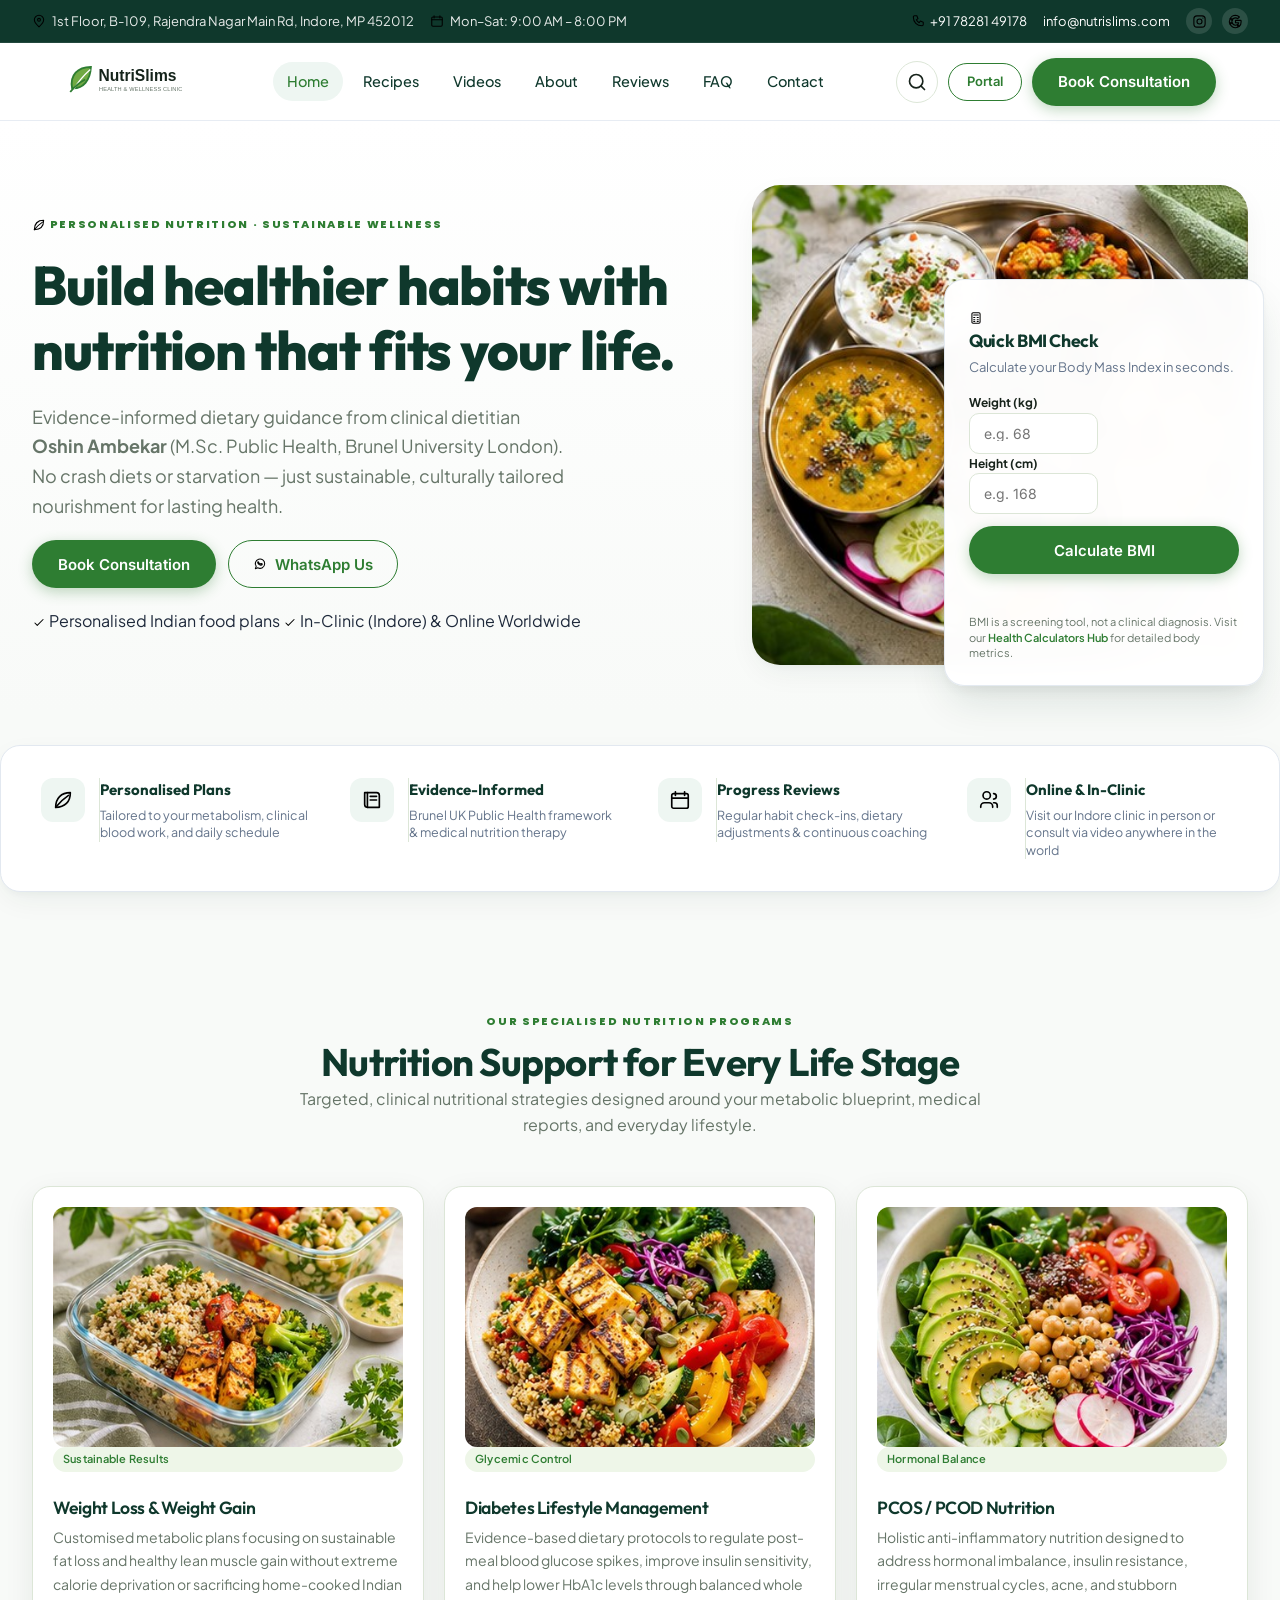
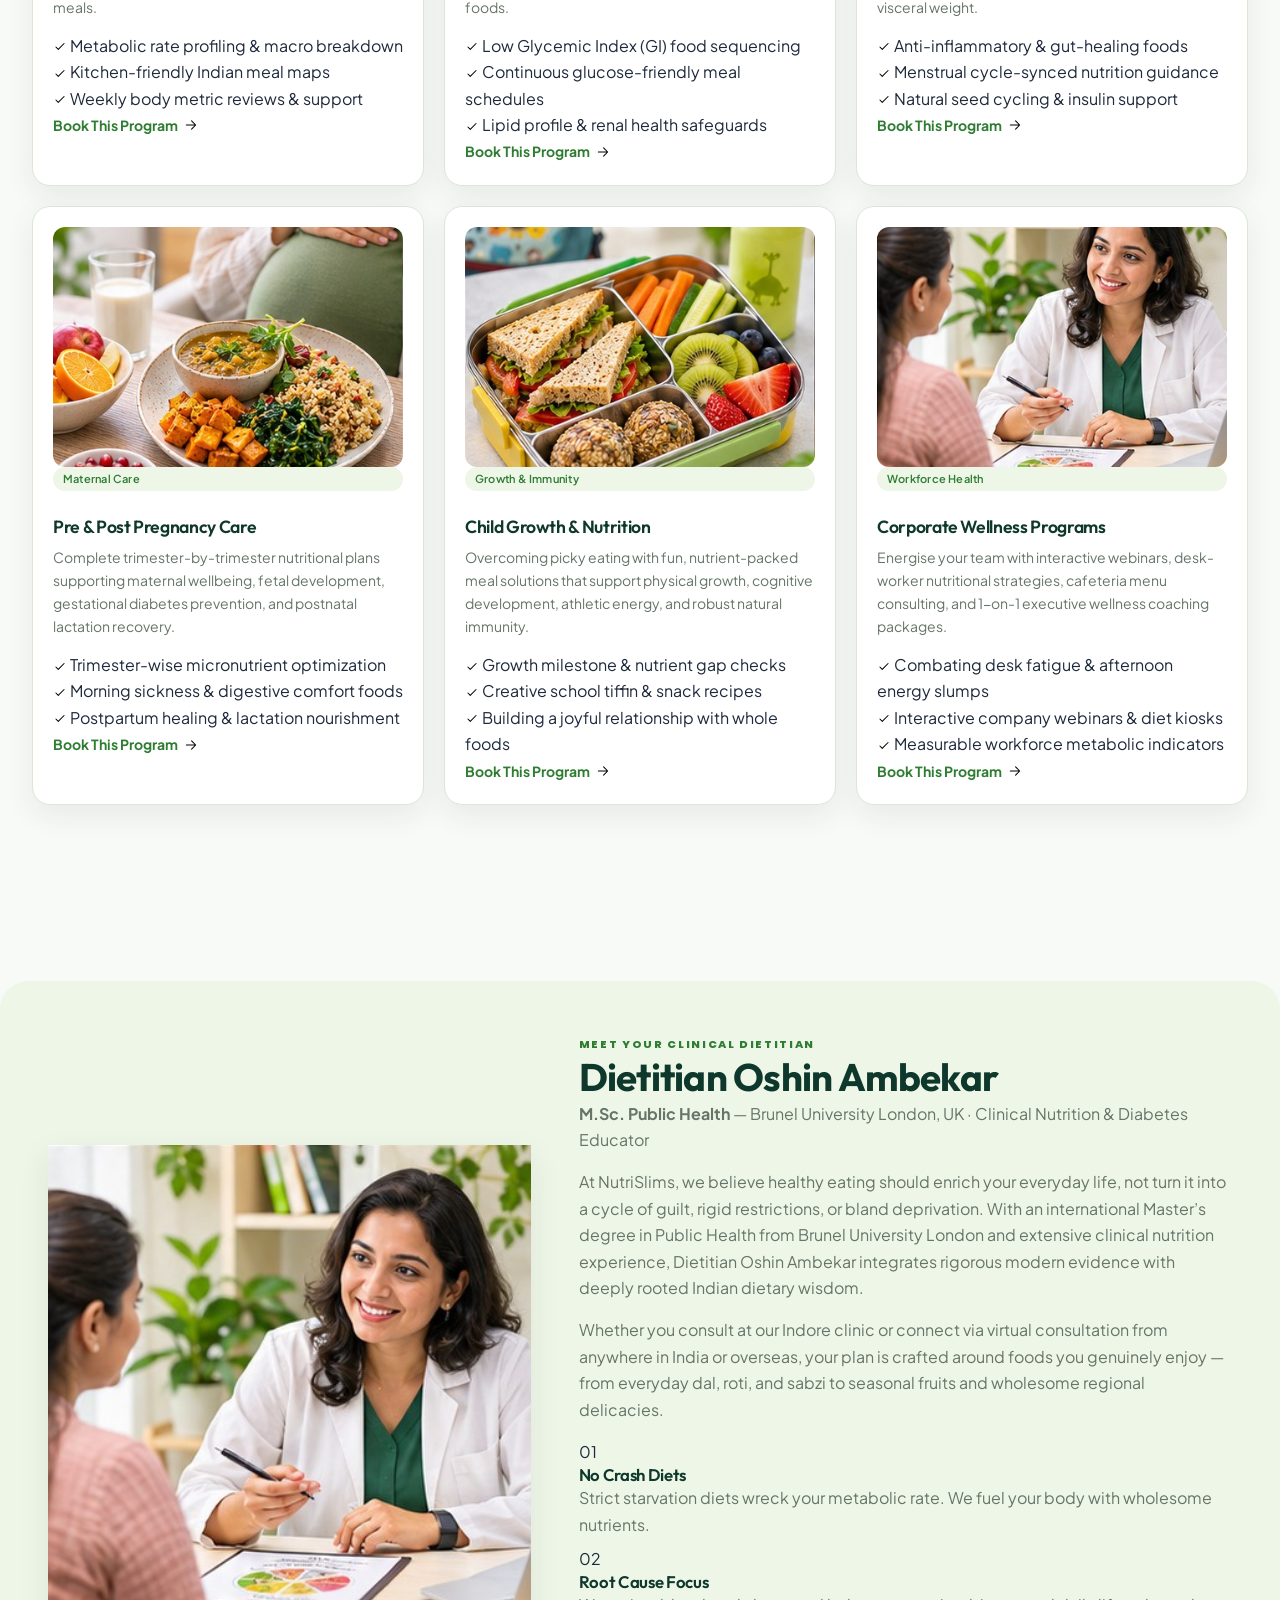
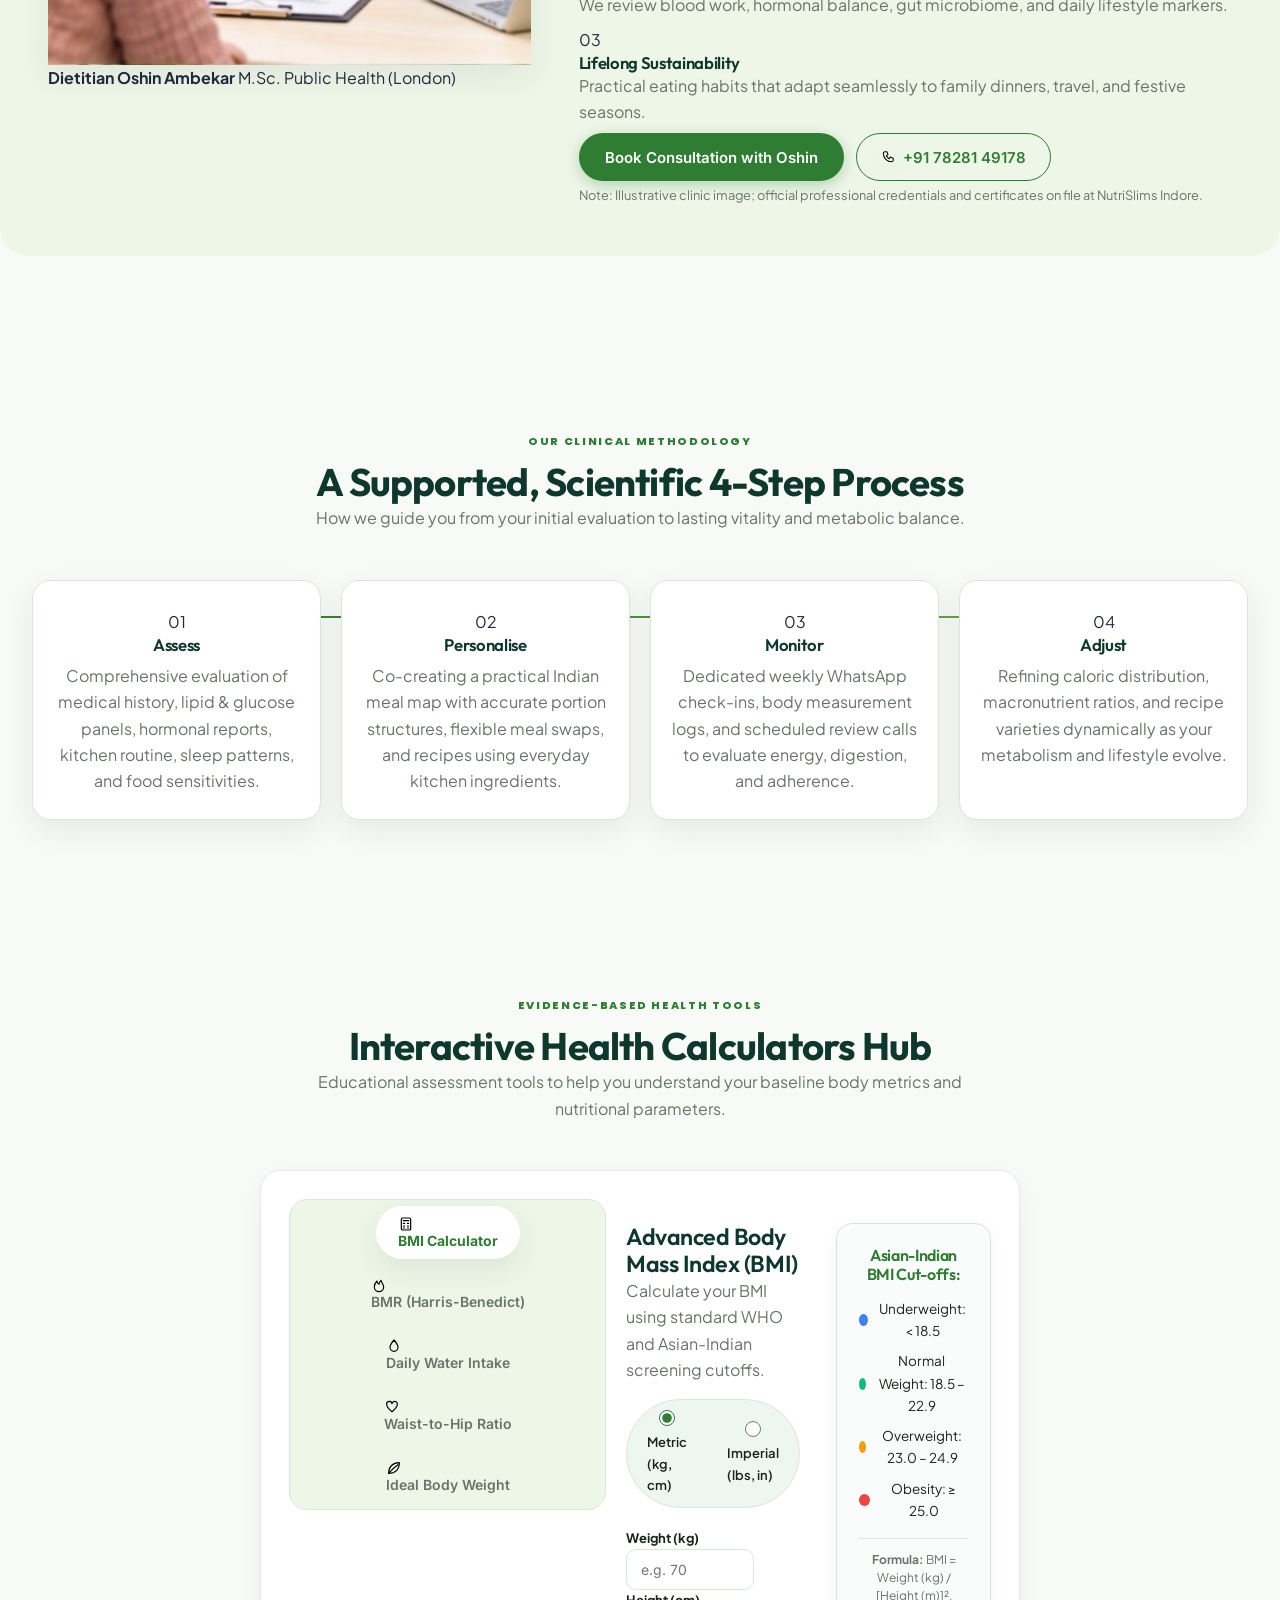
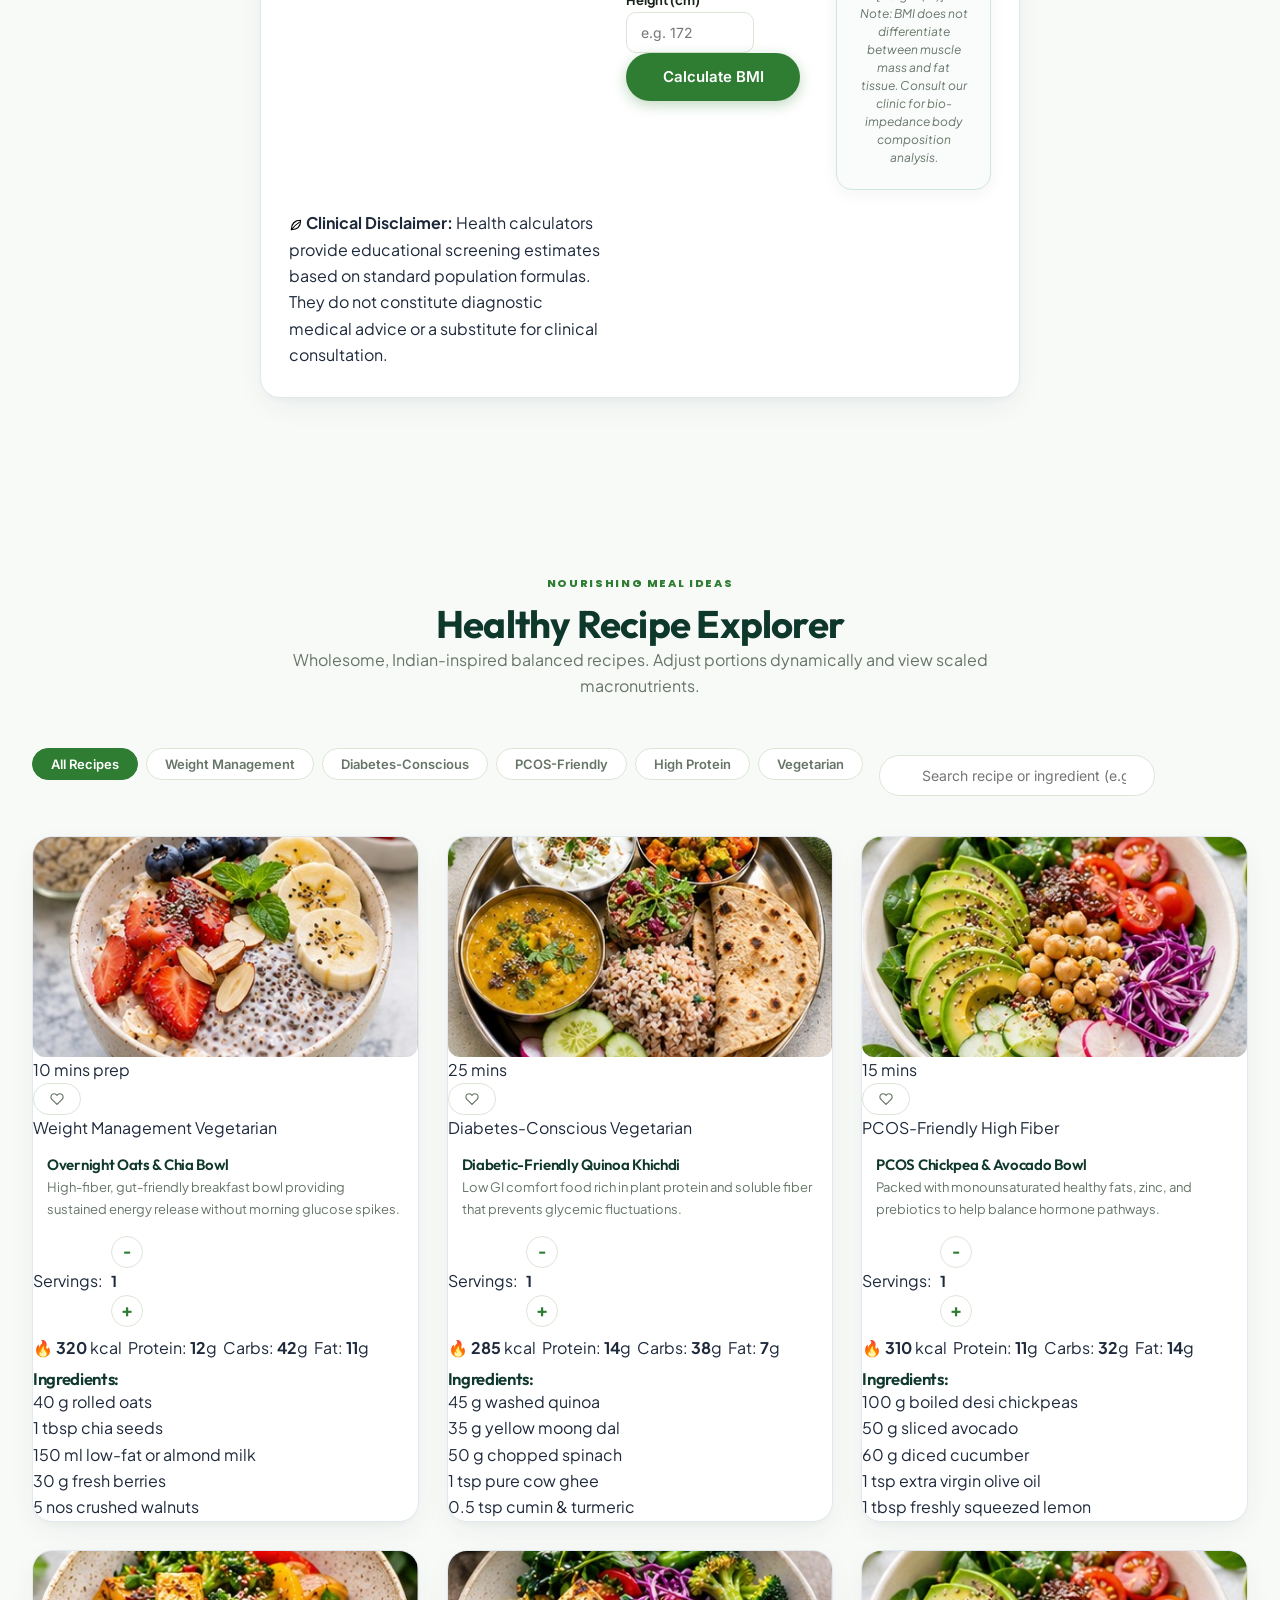
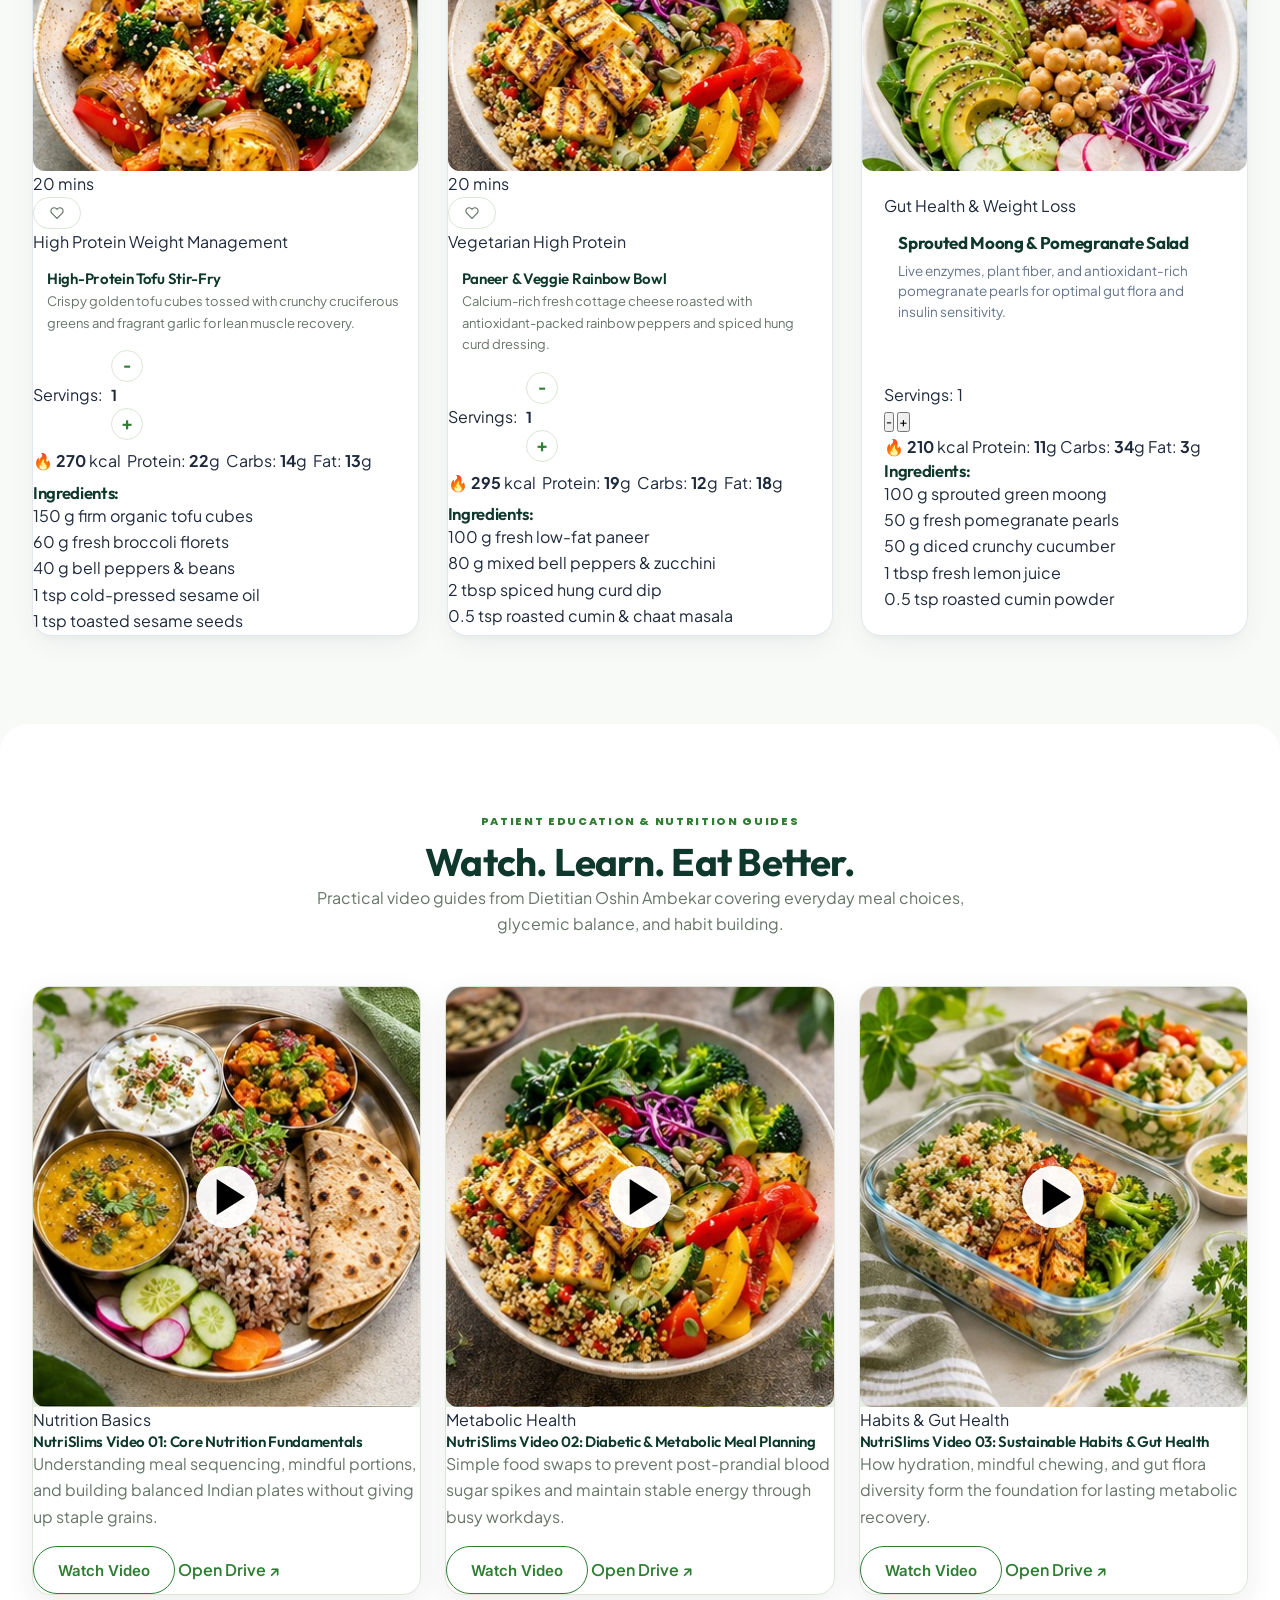
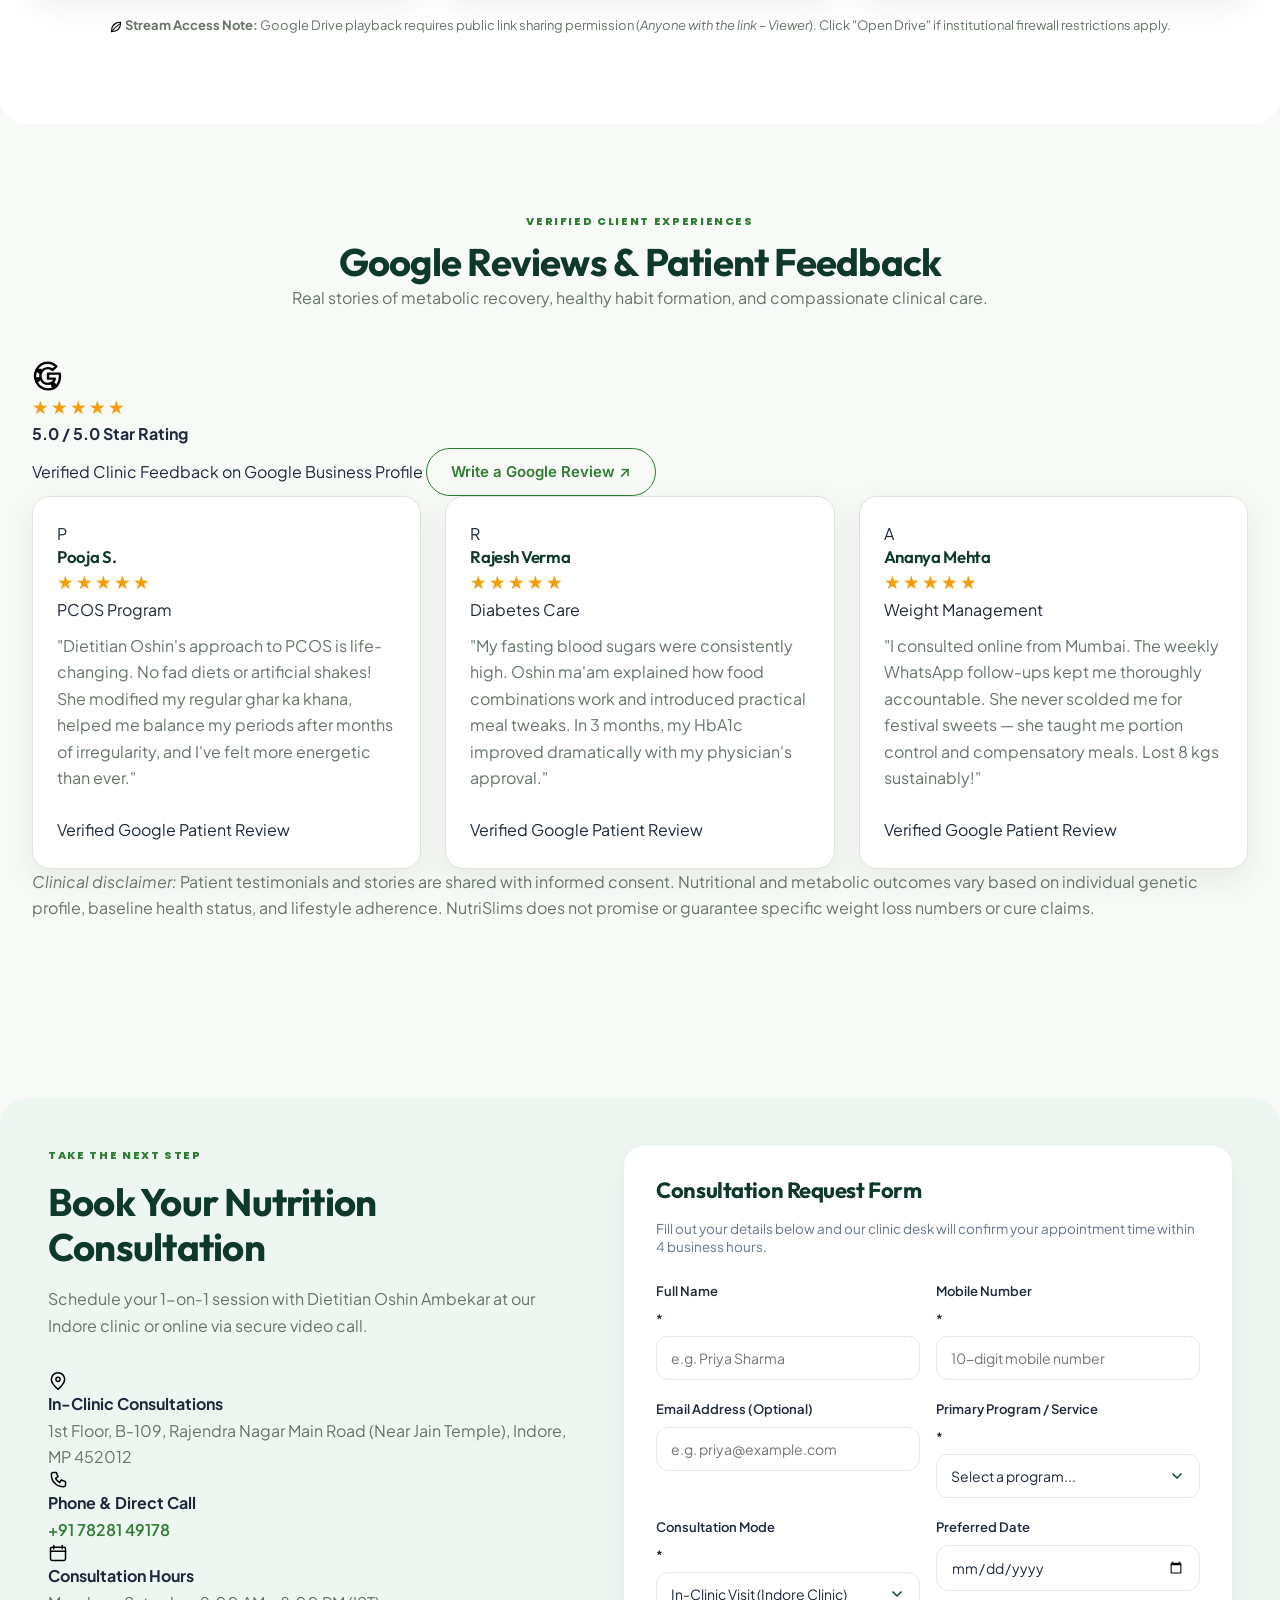
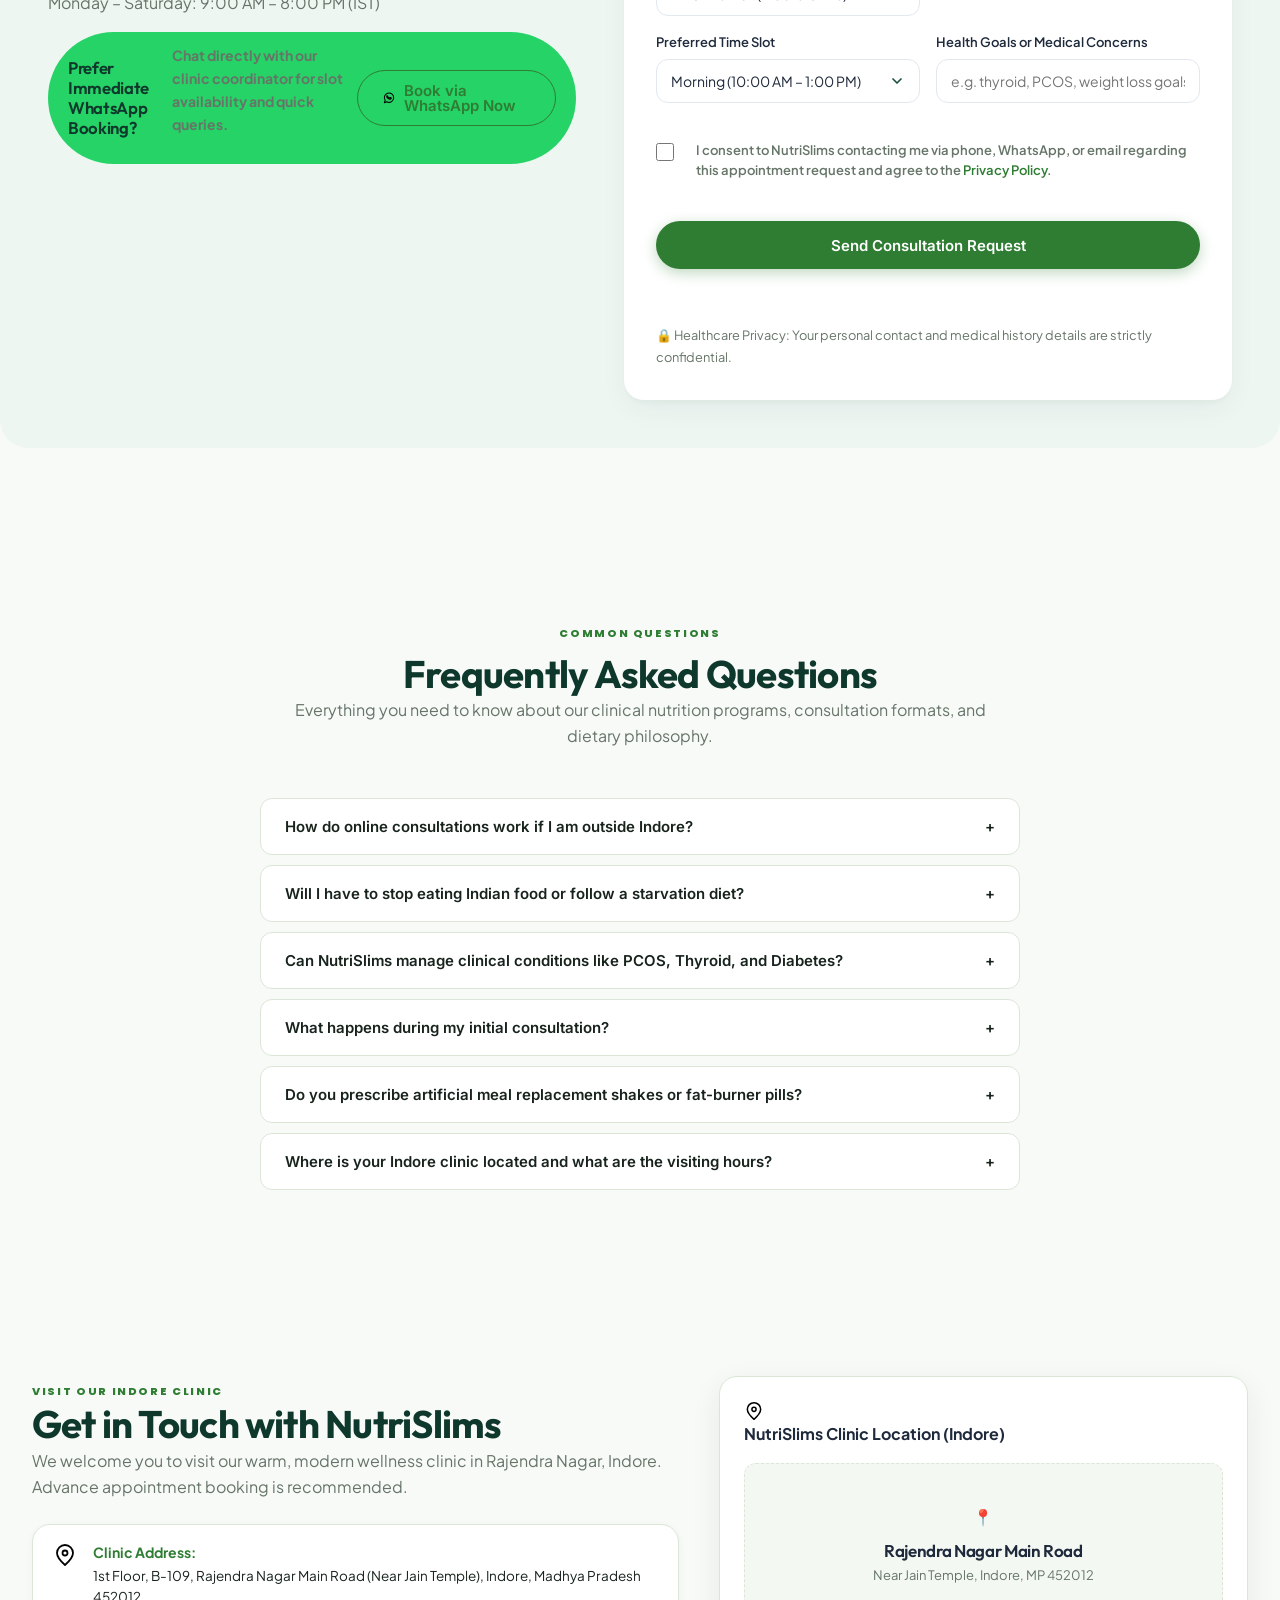
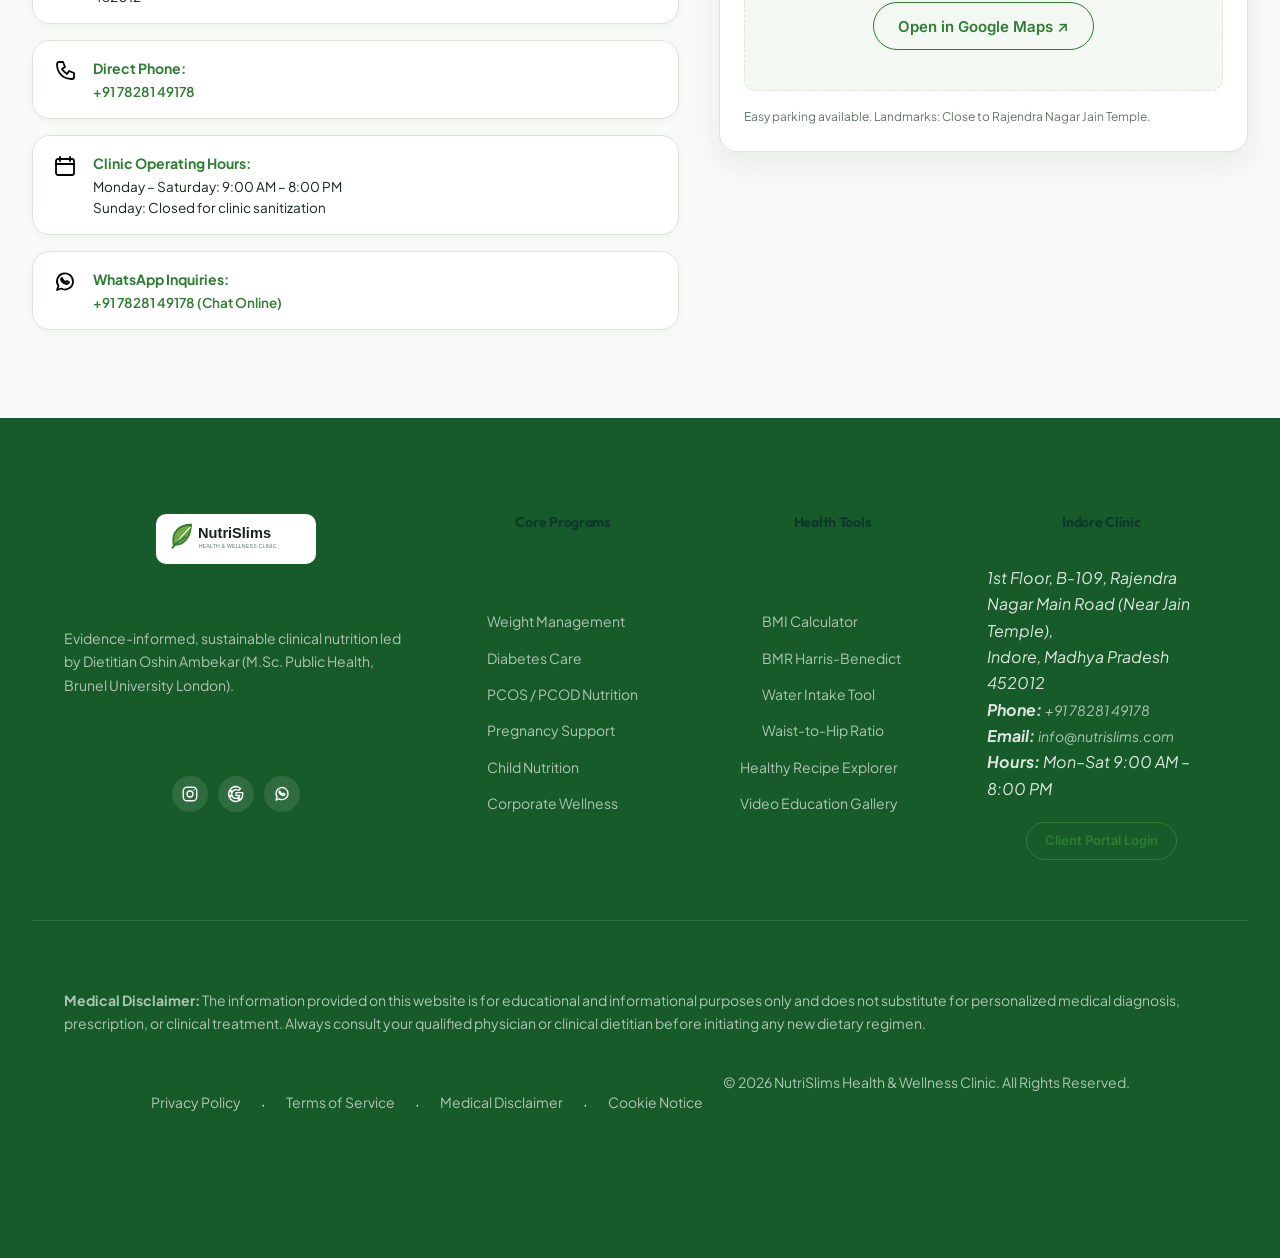
==== commit 36a1119d: "Deploy v3.0.0 Super-Premium: Luxury design system, inline anti-cache critical styles, 3x2 recipe gri" ====
--- a/index.html
+++ b/index.html
@@ -1,1826 +1,2493 @@
-<!DOCTYPE html>
+<!doctype html>
 <html lang="en">
 <head>
-    <meta charset="UTF-8">
-    <meta name="viewport" content="width=device-width, initial-scale=1.0">
-    <title>Nutrislims | Premium Health & Wellness Clinic</title>
-    <!-- Meta tags for SEO -->
-    <meta name="description" content="Nutrislims Health & Wellness Clinic in Indore by Certified Dietician Oshin Ambekar offers personalized diet plans, expert nutritional guidance, and lifestyle support to help you achieve your health goals.">
-    <meta name="keywords" content="dietician, nutritionist, Indore, weight loss, PCOS, diabetes management, pre pregnancy nutrition, child nutrition, corporate wellness">
-    <meta property="og:title" content="Nutrislims - Health & Wellness Clinic">
-    <meta property="og:description" content="Personalized nutrition, diet planning, and metabolic analysis with dietician Oshin Ambekar.">
-    <meta property="og:image" content="assets/hero_banner.png">
-    <meta property="og:url" content="https://nutrislims.com">
-    <link rel="shortcut icon" href="https://nutrislims.com/wp-content/uploads/2025/03/nutrislims-logo-100x100.png" />
-    
-    <!-- Google Fonts & FontAwesome -->
-    <link rel="preconnect" href="https://fonts.googleapis.com">
-    <link rel="preconnect" href="https://fonts.gstatic.com" crossorigin>
-    <link href="https://fonts.googleapis.com/css2?family=DM+Sans:ital,opsz,wght@0,9..40,100..1000;1,9..40,100..1000&family=Outfit:wght@100..900&family=Barlow+Condensed:ital,wght@0,100;0,200;0,300;0,400;0,500;0,600;0,700;0,800;0,900;1,100;1,200;1,300;1,400;1,500;1,600;1,700;1,800;1,900&display=swap" rel="stylesheet">
-    <link rel="stylesheet" href="https://cdnjs.cloudflare.com/ajax/libs/font-awesome/6.4.0/css/all.min.css">
-    <link rel="stylesheet" href="styles.css">
+  <meta charset="utf-8">
+  <meta name="viewport" content="width=device-width, initial-scale=1">
+  <meta name="description" content="NutriSlims Health &amp; Wellness Clinic in Indore. Led by Dietitian Oshin Ambekar (M.Sc. Public Health, Brunel University London). Personalised clinical nutrition for weight management, diabetes, PCOS/PCOD, pregnancy, child nutrition, and corporate wellness.">
+  <meta name="keywords" content="NutriSlims, Dietitian Oshin Ambekar, Dietitian Indore, Nutritionist Indore, Weight Loss Indore, Diabetes Diet, PCOS Diet, Pregnancy Nutrition, Rajendra Nagar Indore">
+  <meta name="author" content="NutriSlims Health &amp; Wellness Clinic">
+  <title>NutriSlims Health &amp; Wellness Clinic | Dietitian Oshin Ambekar (Indore &amp; Online)</title>
+  
+  <!-- Preconnect to fonts -->
+  <link rel="preconnect" href="https://fonts.googleapis.com">
+  <link rel="preconnect" href="https://fonts.gstatic.com" crossorigin>
+  <link rel="stylesheet" href="https://fonts.googleapis.com/css2?family=Inter:wght@400;500;600;700&family=Poppins:wght@500;600;700;800&display=swap">
+  
+    <!-- Favicon & PWA -->
+  <link rel="icon" type="image/svg+xml" href="assets/icons/leaf.svg">
+  <link rel="apple-touch-icon" href="assets/icons/leaf.svg">
+  <meta name="theme-color" content="#1b4d3e">
+  <!-- Cache Busting & Freshness Controls -->
+  <meta http-equiv="Cache-Control" content="no-cache, no-store, must-revalidate">
+  <meta http-equiv="Pragma" content="no-cache">
+  <meta http-equiv="Expires" content="0">
+  <link rel="canonical" href="https://dtoshinambekar-design.github.io/nutrislims/">
+
+  <!-- Open Graph & Social Cards -->
+  <meta property="og:type" content="website">
+  <meta property="og:site_name" content="NutriSlims Health &amp; Wellness Clinic">
+  <meta property="og:url" content="https://dtoshinambekar-design.github.io/nutrislims/">
+  <meta property="og:title" content="NutriSlims Health &amp; Wellness Clinic | Dietitian Oshin Ambekar">
+  <meta property="og:description" content="Personalised, evidence-informed clinical nutrition in Indore &amp; Online. Specialised in Weight Loss, Diabetes, PCOS/PCOD, Pregnancy, and Child Nutrition.">
+  <meta property="og:image" content="https://dtoshinambekar-design.github.io/nutrislims/assets/images/indian-balanced-thali.jpg">
+  <meta property="og:locale" content="en_IN">
+
+  <!-- Twitter Card -->
+  <meta name="twitter:card" content="summary_large_image">
+  <meta name="twitter:title" content="NutriSlims Health &amp; Wellness Clinic | Dietitian Oshin Ambekar">
+  <meta name="twitter:description" content="Evidence-informed dietary guidance from clinical dietitian Oshin Ambekar. No crash diets — sustainable nutrition for lasting health.">
+  <meta name="twitter:image" content="https://dtoshinambekar-design.github.io/nutrislims/assets/images/indian-balanced-thali.jpg">
+
+  <!-- Schema.org JSON-LD Structured Data -->
+  <script type="application/ld+json">
+  {
+    "@context": "https://schema.org",
+    "@graph": [
+      {
+        "@type": ["MedicalBusiness", "HealthAndBeautyBusiness", "LocalBusiness"],
+        "@id": "https://dtoshinambekar-design.github.io/nutrislims/#clinic",
+        "name": "NutriSlims Health & Wellness Clinic",
+        "image": "https://dtoshinambekar-design.github.io/nutrislims/assets/images/indian-balanced-thali.jpg",
+        "url": "https://dtoshinambekar-design.github.io/nutrislims/",
+        "telephone": "+917828149178",
+        "email": "info@nutrislims.com",
+        "priceRange": "₹₹",
+        "address": {
+          "@type": "PostalAddress",
+          "streetAddress": "1st Floor, B-109, Rajendra Nagar Main Road (Near Jain Temple)",
+          "addressLocality": "Indore",
+          "addressRegion": "Madhya Pradesh",
+          "postalCode": "452012",
+          "addressCountry": "IN"
+        },
+        "geo": {
+          "@type": "GeoCoordinates",
+          "latitude": 22.6868,
+          "longitude": 75.8340
+        },
+        "openingHoursSpecification": [
+          {
+            "@type": "OpeningHoursSpecification",
+            "dayOfWeek": ["Monday", "Tuesday", "Wednesday", "Thursday", "Friday", "Saturday"],
+            "opens": "09:00",
+            "closes": "20:00"
+          }
+        ],
+        "founder": {
+          "@type": "Person",
+          "name": "Oshin Ambekar",
+          "jobTitle": "Clinical Dietitian & Nutritionist",
+          "alumniOf": "Brunel University London",
+          "hasCredential": "M.Sc. Public Health"
+        }
+      },
+      {
+        "@type": "FAQPage",
+        "@id": "https://dtoshinambekar-design.github.io/nutrislims/#faq",
+        "mainEntity": [
+          {
+            "@type": "Question",
+            "name": "How does the nutrition consultation process work at NutriSlims?",
+            "acceptedAnswer": {
+              "@type": "Answer",
+              "text": "The consultation begins with a comprehensive 45-minute clinical intake assessing your medical history, recent pathology lab panels, current dietary habits, lifestyle, and specific metabolic goals. Within 24 hours, Dietitian Oshin Ambekar crafts an individualized, practical nutrition plan."
+            }
+          },
+          {
+            "@type": "Question",
+            "name": "Do you provide online consultations for clients outside Indore?",
+            "acceptedAnswer": {
+              "@type": "Answer",
+              "text": "Yes! We serve clients across India and internationally via secure Google Meet or Zoom video consultations with digital plan delivery and weekly WhatsApp check-ins."
+            }
+          },
+          {
+            "@type": "Question",
+            "name": "Do I have to follow restrictive starvation diets or buy expensive supplements?",
+            "acceptedAnswer": {
+              "@type": "Answer",
+              "text": "Absolutely not. NutriSlims strictly adheres to evidence-based nutrition based on wholesome, culturally familiar regional foods. We do not promote starvation diets, detox teas, or unnecessary meal replacement shakes."
+            }
+          }
+        ]
+      }
+    ]
+  }
+  </script>
+
+  <!-- Stylesheets -->
+  <link rel="stylesheet" href="design/tokens.css?v=3.0.0">
+  <link rel="stylesheet" href="styles.css?v=3.0.0">
+<style id="super-premium-critical-styles">
+/* ==========================================================================
+   NUTRISLIMS SUPER-PREMIUM LUXURY DESIGN SYSTEM (v3.0.0)
+   Pixel-Perfect Layouts, Modern Typography & Zero-Squish Components
+   ========================================================================== */
+
+/* Modern Font Import */
+@import url('https://fonts.googleapis.com/css2?family=Outfit:wght@500;600;700;800&family=Plus+Jakarta+Sans:ital,wght@0,400;0,500;0,600;0,700;1,400&display=swap');
+
+:root {
+  --font-super-heading: 'Outfit', -apple-system, BlinkMacSystemFont, 'Segoe UI', Roboto, sans-serif !important;
+  --font-super-body: 'Plus Jakarta Sans', -apple-system, BlinkMacSystemFont, 'Segoe UI', Roboto, sans-serif !important;
+  --c-lux-forest: #0f382c !important;
+  --c-lux-emerald: #10b981 !important;
+  --c-lux-accent: #2e7d32 !important;
+  --c-lux-gold: #f59e0b !important;
+  --c-lux-cream: #f8faf8 !important;
+  --c-lux-soft: #eef6f2 !important;
+  --c-lux-border: #e2e8f0 !important;
+  --c-lux-text: #1e293b !important;
+  --c-lux-muted: #64748b !important;
+  --shadow-lux: 0 10px 30px -5px rgba(15, 56, 44, 0.07), 0 4px 6px -2px rgba(15, 56, 44, 0.03) !important;
+  --shadow-lux-hover: 0 20px 40px -5px rgba(15, 56, 44, 0.12), 0 8px 16px -4px rgba(15, 56, 44, 0.06) !important;
+  --radius-lux-card: 20px !important;
+  --radius-lux-pill: 9999px !important;
+}
+
+body {
+  font-family: var(--font-super-body) !important;
+  color: var(--c-lux-text) !important;
+  background-color: var(--c-lux-cream) !important;
+  -webkit-font-smoothing: antialiased !important;
+  -moz-osx-font-smoothing: grayscale !important;
+}
+
+h1, h2, h3, h4, h5, h6, .brand-text, .section-title {
+  font-family: var(--font-super-heading) !important;
+  color: var(--c-lux-forest) !important;
+  letter-spacing: -0.02em !important;
+}
+
+/* Accessibility screen-reader only */
+.sr-only,
+.visually-hidden {
+  position: absolute !important;
+  width: 1px !important;
+  height: 1px !important;
+  padding: 0 !important;
+  margin: -1px !important;
+  overflow: hidden !important;
+  clip: rect(0, 0, 0, 0) !important;
+  white-space: nowrap !important;
+  border: 0 !important;
+}
+
+/* 1. TOP UTILITY BAR */
+.topbar {
+  background: var(--c-lux-forest) !important;
+  color: #ffffff !important;
+  padding: 8px 0 !important;
+  font-size: 13px !important;
+}
+.topbar a {
+  color: #ffffff !important;
+  text-decoration: none !important;
+  transition: opacity 0.2s ease !important;
+}
+.topbar a:hover {
+  opacity: 0.85 !important;
+}
+
+/* 2. STICKY LUXURY HEADER */
+.header {
+  background: rgba(255, 255, 255, 0.94) !important;
+  backdrop-filter: blur(14px) !important;
+  -webkit-backdrop-filter: blur(14px) !important;
+  border-bottom: 1px solid rgba(226, 232, 240, 0.8) !important;
+  transition: all 0.3s ease !important;
+}
+.header .brand img,
+.header .logo {
+  height: 40px !important;
+  width: auto !important;
+}
+.nav-link {
+  font-weight: 500 !important;
+  font-size: 14.5px !important;
+  color: var(--c-lux-forest) !important;
+  padding: 8px 14px !important;
+  border-radius: var(--radius-lux-pill) !important;
+  transition: all 0.2s ease !important;
+}
+.nav-link:hover,
+.nav-link.active {
+  background: var(--c-lux-soft) !important;
+  color: var(--c-lux-accent) !important;
+}
+
+/* 3. HERO SECTION */
+.hero {
+  padding: 64px 0 48px !important;
+  background: linear-gradient(180deg, #ffffff 0%, var(--c-lux-cream) 100%) !important;
+}
+.hero-container {
+  display: grid !important;
+  grid-template-columns: 1.15fr 0.85fr !important;
+  gap: 48px !important;
+  align-items: center !important;
+}
+.hero-title {
+  font-size: clamp(2.4rem, 4.2vw, 3.4rem) !important;
+  line-height: 1.15 !important;
+  font-weight: 800 !important;
+  margin-bottom: 18px !important;
+  color: var(--c-lux-forest) !important;
+}
+.hero-subtitle {
+  font-size: 16.5px !important;
+  line-height: 1.6 !important;
+  color: var(--c-lux-muted) !important;
+  margin-bottom: 28px !important;
+}
+.hero-cta-group {
+  display: flex !important;
+  align-items: center !important;
+  gap: 16px !important;
+  flex-wrap: wrap !important;
+  margin-bottom: 24px !important;
+}
+.button.primary,
+button.primary,
+.btn-primary {
+  background: var(--c-lux-accent) !important;
+  color: #ffffff !important;
+  font-weight: 600 !important;
+  font-size: 15px !important;
+  padding: 13px 26px !important;
+  border-radius: var(--radius-lux-pill) !important;
+  border: none !important;
+  box-shadow: 0 4px 14px rgba(46, 125, 50, 0.3) !important;
+  transition: all 0.25s ease !important;
+  display: inline-flex !important;
+  align-items: center !important;
+  gap: 8px !important;
+  cursor: pointer !important;
+}
+.button.primary:hover,
+button.primary:hover,
+.btn-primary:hover {
+  background: #256628 !important;
+  transform: translateY(-2px) !important;
+  box-shadow: 0 6px 20px rgba(46, 125, 50, 0.4) !important;
+}
+.button.outline,
+button.outline,
+.btn-outline {
+  background: transparent !important;
+  color: var(--c-lux-accent) !important;
+  font-weight: 600 !important;
+  font-size: 15px !important;
+  padding: 12px 24px !important;
+  border-radius: var(--radius-lux-pill) !important;
+  border: 1.5px solid var(--c-lux-accent) !important;
+  transition: all 0.25s ease !important;
+  display: inline-flex !important;
+  align-items: center !important;
+  gap: 8px !important;
+  cursor: pointer !important;
+}
+.button.outline:hover,
+button.outline:hover,
+.btn-outline:hover {
+  background: var(--c-lux-soft) !important;
+  transform: translateY(-2px) !important;
+}
+
+/* Quick BMI Card in Hero */
+.hero-visual {
+  position: relative !important;
+  display: flex !important;
+  justify-content: flex-end !important;
+}
+.hero-image-wrapper {
+  border-radius: 28px !important;
+  overflow: hidden !important;
+  box-shadow: var(--shadow-lux) !important;
+  width: 100% !important;
+}
+.hero-image-wrapper img {
+  width: 100% !important;
+  height: 480px !important;
+  object-fit: cover !important;
+  display: block !important;
+}
+.hero-bmi-card,
+.bmi-card {
+  position: absolute !important;
+  right: -16px !important;
+  bottom: -20px !important;
+  width: 320px !important;
+  background: rgba(255, 255, 255, 0.98) !important;
+  backdrop-filter: blur(12px) !important;
+  padding: 24px !important;
+  border-radius: 20px !important;
+  box-shadow: var(--shadow-lux-hover) !important;
+  border: 1px solid rgba(226, 232, 240, 0.9) !important;
+  z-index: 2 !important;
+}
+.bmi-card h3,
+.hero-bmi-card h3 {
+  font-size: 17px !important;
+  margin-bottom: 4px !important;
+}
+.bmi-card p,
+.hero-bmi-card p {
+  font-size: 13px !important;
+  color: var(--c-lux-muted) !important;
+  margin-bottom: 14px !important;
+}
+
+/* 4. TRUST FACTS BAR */
+.facts,
+.facts-bar {
+  display: block !important;
+  background: transparent !important;
+  border: none !important;
+  box-shadow: none !important;
+  padding: 0 !important;
+  margin: 32px auto !important;
+}
+.facts .facts-grid,
+.facts-grid {
+  display: grid !important;
+  grid-template-columns: repeat(4, 1fr) !important;
+  gap: 20px !important;
+  background: #ffffff !important;
+  border: 1px solid var(--c-lux-border) !important;
+  border-radius: var(--radius-lux-card) !important;
+  padding: 24px 32px !important;
+  box-shadow: var(--shadow-lux) !important;
+  width: 100% !important;
+}
+.fact-card {
+  display: flex !important;
+  align-items: flex-start !important;
+  gap: 14px !important;
+  text-align: left !important;
+  border: none !important;
+  padding: 8px !important;
+}
+.fact-card .fact-icon {
+  width: 44px !important;
+  height: 44px !important;
+  border-radius: 12px !important;
+  background: var(--c-lux-soft) !important;
+  display: flex !important;
+  align-items: center !important;
+  justify-content: center !important;
+  flex-shrink: 0 !important;
+}
+.fact-card .fact-content strong {
+  display: block !important;
+  font-family: var(--font-super-heading) !important;
+  font-size: 15px !important;
+  font-weight: 700 !important;
+  color: var(--c-lux-forest) !important;
+  margin-bottom: 4px !important;
+}
+.fact-card .fact-content span {
+  font-size: 12.5px !important;
+  color: var(--c-lux-muted) !important;
+  line-height: 1.4 !important;
+}
+
+/* 5. CALCULATORS HUB */
+.calc-panel-grid {
+  display: grid !important;
+  grid-template-columns: 1.15fr 0.85fr !important;
+  gap: 36px !important;
+  align-items: start !important;
+  margin-top: 24px !important;
+}
+.calc-card,
+.calculator-form {
+  background: #ffffff !important;
+  border: 1px solid var(--c-lux-border) !important;
+  border-radius: var(--radius-lux-card) !important;
+  box-shadow: var(--shadow-lux) !important;
+  padding: 28px !important;
+}
+.unit-toggle {
+  display: inline-flex !important;
+  align-items: center !important;
+  background: var(--c-lux-soft) !important;
+  border-radius: var(--radius-lux-pill) !important;
+  padding: 4px 6px !important;
+  gap: 12px !important;
+  margin-bottom: 20px !important;
+}
+.unit-toggle label {
+  display: inline-flex !important;
+  align-items: center !important;
+  gap: 6px !important;
+  font-size: 13px !important;
+  font-weight: 600 !important;
+  cursor: pointer !important;
+}
+.calc-info-box,
+.stat-card {
+  background: #fafcfb !important;
+  border: 1px solid #d1e7dd !important;
+  border-radius: 16px !important;
+  padding: 22px !important;
+}
+
+/* 6. HEALTHY RECIPE EXPLORER (3x2 GRID) */
+.recipe-grid,
+.recipes-grid {
+  display: grid !important;
+  grid-template-columns: repeat(3, 1fr) !important;
+  gap: 28px !important;
+  width: 100% !important;
+  margin-top: 32px !important;
+}
+.recipe-card {
+  background: #ffffff !important;
+  border: 1px solid var(--c-lux-border) !important;
+  border-radius: var(--radius-lux-card) !important;
+  overflow: hidden !important;
+  box-shadow: var(--shadow-lux) !important;
+  transition: all 0.3s cubic-bezier(0.16, 1, 0.3, 1) !important;
+  display: flex !important;
+  flex-direction: column !important;
+}
+.recipe-card:hover {
+  transform: translateY(-6px) !important;
+  box-shadow: var(--shadow-lux-hover) !important;
+  border-color: rgba(16, 185, 129, 0.3) !important;
+}
+.recipe-image-box {
+  width: 100% !important;
+  height: 220px !important;
+  overflow: hidden !important;
+  position: relative !important;
+}
+.recipe-image-box img {
+  width: 100% !important;
+  height: 100% !important;
+  object-fit: cover !important;
+  transition: transform 0.4s ease !important;
+}
+.recipe-card:hover .recipe-image-box img {
+  transform: scale(1.04) !important;
+}
+.recipe-content {
+  padding: 22px !important;
+  display: flex !important;
+  flex-direction: column !important;
+  flex-grow: 1 !important;
+}
+.recipe-content h3 {
+  font-size: 17px !important;
+  font-weight: 700 !important;
+  margin-bottom: 8px !important;
+  color: var(--c-lux-forest) !important;
+}
+.recipe-content p {
+  font-size: 13.5px !important;
+  color: var(--c-lux-muted) !important;
+  line-height: 1.5 !important;
+  margin-bottom: 16px !important;
+  flex-grow: 1 !important;
+}
+.recipe-meta-strip {
+  display: flex !important;
+  align-items: center !important;
+  justify-content: space-between !important;
+  padding: 12px 14px !important;
+  background: var(--c-lux-soft) !important;
+  border-radius: 12px !important;
+  font-size: 13px !important;
+  font-weight: 600 !important;
+  margin-bottom: 14px !important;
+}
+
+/* 7. CONSULTATION BOOKING FORM (SPACIOUS 2-COLUMN) */
+.booking-container {
+  display: grid !important;
+  grid-template-columns: 1fr 1.15fr !important;
+  gap: 48px !important;
+  background: var(--c-lux-soft) !important;
+  border-radius: 28px !important;
+  padding: 48px !important;
+  align-items: start !important;
+  max-width: var(--max-w) !important;
+  margin-inline: auto !important;
+}
+.booking-form,
+#booking-form {
+  display: flex !important;
+  flex-direction: column !important;
+  gap: 16px !important;
+  background: #ffffff !important;
+  padding: 32px !important;
+  border-radius: var(--radius-lux-card) !important;
+  box-shadow: var(--shadow-lux) !important;
+  width: 100% !important;
+}
+.booking-form h3 {
+  margin: 0 !important;
+  font-family: var(--font-super-heading) !important;
+  font-size: 22px !important;
+  font-weight: 700 !important;
+  color: var(--c-lux-forest) !important;
+}
+.booking-form .form-subtext {
+  margin: 0 0 8px 0 !important;
+  font-size: 13.5px !important;
+  color: var(--c-lux-muted) !important;
+  line-height: 1.4 !important;
+}
+.booking-form .form-row {
+  display: grid !important;
+  grid-template-columns: 1fr 1fr !important;
+  gap: 16px !important;
+  width: 100% !important;
+  margin-bottom: 0 !important;
+}
+.booking-form .form-group {
+  margin-bottom: 0 !important;
+  display: flex !important;
+  flex-direction: column !important;
+  text-align: left !important;
+}
+.booking-form .form-group label {
+  text-align: left !important;
+  margin-bottom: 6px !important;
+  font-weight: 600 !important;
+  font-size: 13px !important;
+  color: var(--c-lux-text) !important;
+}
+.booking-form input,
+.booking-form select,
+.booking-form textarea {
+  width: 100% !important;
+  padding: 12px 14px !important;
+  border: 1.5px solid var(--c-lux-border) !important;
+  border-radius: 12px !important;
+  font-family: var(--font-super-body) !important;
+  font-size: 14px !important;
+  color: var(--c-lux-text) !important;
+  background-color: #ffffff !important;
+  transition: border-color 0.2s ease, box-shadow 0.2s ease !important;
+}
+.booking-form input:focus,
+.booking-form select:focus,
+.booking-form textarea:focus {
+  border-color: var(--c-lux-accent) !important;
+  box-shadow: 0 0 0 3px rgba(46, 125, 50, 0.15) !important;
+  outline: none !important;
+}
+
+/* Custom SVG Dropdown Chevrons */
+select,
+.booking-form select,
+#booking-form select,
+.calc-card select {
+  appearance: none !important;
+  -webkit-appearance: none !important;
+  background-color: #ffffff !important;
+  background-image: url("data:image/svg+xml,%3Csvg xmlns='http://www.w3.org/2000/svg' width='16' height='16' viewBox='0 0 24 24' fill='none' stroke='%23164e3f' stroke-width='2.5' stroke-linecap='round' stroke-linejoin='round'%3E%3Cpolyline points='6 9 12 15 18 9'%3E%3C/polyline%3E%3C/svg%3E") !important;
+  background-repeat: no-repeat !important;
+  background-position: calc(100% - 14px) center !important;
+  background-size: 16px 16px !important;
+  padding-right: 38px !important;
+  cursor: pointer !important;
+}
+
+/* Checkbox Inline Row */
+.checkbox-label,
+label.checkbox-label,
+.consent label,
+.form-group.consent-group label {
+  display: flex !important;
+  flex-direction: row !important;
+  align-items: flex-start !important;
+  gap: 12px !important;
+  cursor: pointer !important;
+  text-align: left !important;
+  font-size: 13px !important;
+  color: var(--c-lux-muted) !important;
+  line-height: 1.4 !important;
+  margin: 6px 0 12px 0 !important;
+}
+.checkbox-label input[type="checkbox"],
+input[type="checkbox"] {
+  width: 18px !important;
+  height: 18px !important;
+  min-width: 18px !important;
+  min-height: 18px !important;
+  margin-top: 2px !important;
+  accent-color: var(--c-lux-accent) !important;
+  cursor: pointer !important;
+}
+
+/* Responsive Media Queries */
+@media (max-width: 1024px) {
+  .hero-container {
+    grid-template-columns: 1fr !important;
+    gap: 40px !important;
+  }
+  .hero-visual {
+    justify-content: center !important;
+  }
+  .facts .facts-grid,
+  .facts-grid {
+    grid-template-columns: repeat(2, 1fr) !important;
+  }
+  .recipe-grid,
+  .recipes-grid {
+    grid-template-columns: repeat(2, 1fr) !important;
+  }
+  .booking-container {
+    grid-template-columns: 1fr !important;
+    padding: 32px 24px !important;
+  }
+}
+
+@media (max-width: 680px) {
+  .facts .facts-grid,
+  .facts-grid {
+    grid-template-columns: 1fr !important;
+    padding: 20px !important;
+  }
+  .recipe-grid,
+  .recipes-grid {
+    grid-template-columns: 1fr !important;
+  }
+  .booking-form .form-row {
+    grid-template-columns: 1fr !important;
+    gap: 12px !important;
+  }
+  .calc-panel-grid {
+    grid-template-columns: 1fr !important;
+  }
+  .hero-bmi-card,
+  .bmi-card {
+    position: static !important;
+    width: 100% !important;
+    margin-top: 16px !important;
+  }
+}
+</style>
 </head>
-<body class="light-mode">
-
-    <!-- SEO Schema -->
-    <script type="application/ld+json">
-    {
-      "@context": "https://schema.org",
-      "@type": "MedicalBusiness",
-      "name": "Nutrislims Health & Wellness Clinic",
-      "alternateName": "Nutrislims",
-      "url": "https://nutrislims.com",
-      "logo": "https://nutrislims.com/wp-content/uploads/2025/03/nutrislims-logo.png",
-      "image": "assets/hero_banner.png",
-      "address": {
-        "@type": "PostalAddress",
-        "streetAddress": "1st Floor B, 109, Rajendra Nagar Main Rd",
-        "addressLocality": "Indore",
-        "addressRegion": "M.P.",
-        "postalCode": "452012",
-        "addressCountry": "IN"
-      },
-      "telephone": "+91-7828149178",
-      "priceRange": "$$",
-      "founder": {
-        "@type": "Person",
-        "name": "Oshin Ambekar"
-      }
-    }
-    </script>
-
-    <!-- Sound Element for Audio Feedback -->
-    <audio id="audio-click" src="https://assets.mixkit.co/active_storage/sfx/2568/2568-84.wav" preload="auto"></audio>
-    <audio id="audio-complete" src="https://assets.mixkit.co/active_storage/sfx/1435/1435-84.wav" preload="auto"></audio>
-    <audio id="audio-alarm" src="https://assets.mixkit.co/active_storage/sfx/911/911-84.wav" preload="auto"></audio>
-
-    <!-- Particles Background for Hero -->
-    <div id="particles-container"></div>
-
-    <!-- TOAST NOTIFICATION CONTAINER -->
-    <div id="toast-container" aria-live="polite" aria-atomic="true"></div>
-
-    <!-- MAIN HEADER & NAVIGATION -->
-    <header id="main-header" class="header-sticky">
-        <div class="header-topbar">
-            <div class="topbar-info">
-                <span><i class="fa-solid fa-location-dot"></i> Rajendra Nagar, Indore, M.P.</span>
-                <span><i class="fa-solid fa-clock"></i> Mon-Sat 9:00 AM - 8:00 PM</span>
-                <a href="tel:+917828149178" class="topbar-call-link"><i class="fa-solid fa-phone"></i> <strong>07828149178</strong></a>
-            </div>
-            <div class="topbar-links">
-                <span class="live-status-badge" id="live-clinic-status">Checking clinic hours...</span>
-                <a href="mailto:info@nutrislims.com"><i class="fa-solid fa-envelope"></i> info@nutrislims.com</a>
-                <div class="social-links">
-                    <a href="https://www.instagram.com/nutrislims_oshin/" target="_blank"><i class="fa-brands fa-instagram"></i></a>
-                    <a href="https://www.facebook.com/profile.php?id=61571275047709" target="_blank"><i class="fa-brands fa-facebook"></i></a>
-                    <a href="#"><i class="fa-brands fa-linkedin"></i></a>
+<body>
+  <!-- Accessibility Skip Navigation Link -->
+  <a href="#main-content" class="skip-link">Skip to main content</a>
+
+
+  <!-- =========================================================================
+       1. TOP UTILITY BAR
+       ========================================================================= -->
+  <div class="topbar" id="topbar">
+    <div class="topbar-inner container">
+      <div class="topbar-left">
+        <span class="topbar-item">
+          <img src="assets/icons/pin.svg" alt="" width="14" height="14" class="icon-inline" aria-hidden="true">
+          <span>1st Floor, B-109, Rajendra Nagar Main Rd, Indore, MP 452012</span>
+        </span>
+        <span class="topbar-item topbar-hours">
+          <img src="assets/icons/calendar.svg" alt="" width="14" height="14" class="icon-inline" aria-hidden="true">
+          <span>Mon–Sat: 9:00 AM – 8:00 PM</span>
+        </span>
+      </div>
+      <div class="topbar-right">
+        <a href="tel:+917828149178" class="topbar-link" aria-label="Call clinic at +91 78281 49178">
+          <img src="assets/icons/phone.svg" alt="" width="14" height="14" class="icon-inline" aria-hidden="true">
+          <span>+91 78281 49178</span>
+        </a>
+        <a href="mailto:info@nutrislims.com" class="topbar-link topbar-email" aria-label="Email clinic at info@nutrislims.com">
+          <span>info@nutrislims.com</span>
+        </a>
+        <div class="topbar-social" aria-label="Social media links">
+          <a href="https://instagram.com" target="_blank" rel="noopener noreferrer" aria-label="Follow NutriSlims on Instagram">
+            <img src="assets/icons/instagram.svg" alt="" width="15" height="15" aria-hidden="true">
+          </a>
+          <a href="https://google.com" target="_blank" rel="noopener noreferrer" aria-label="NutriSlims Google Business Profile">
+            <img src="assets/icons/google.svg" alt="" width="15" height="15" aria-hidden="true">
+          </a>
+        </div>
+      </div>
+    </div>
+  </div>
+
+  <!-- =========================================================================
+       2. STICKY HEADER & NAVIGATION
+       ========================================================================= -->
+  <header class="header site-header" id="site-header">
+    <div class="header-inner container">
+      <a class="brand" href="#home" aria-label="NutriSlims Health and Wellness Clinic Homepage">
+        <img src="assets/logo-placeholder.svg" alt="NutriSlims Clinic" class="brand-logo" width="180" height="42">
+      </a>
+
+      <!-- Desktop Navigation -->
+      <nav id="nav" class="nav-menu main-nav" aria-label="Primary Navigation">
+        <a href="#home" class="nav-link active">Home</a>
+        
+        <div class="nav-item nav-dropdown has-dropdown">
+          <a href="#services" class="nav-link dropdown-toggle" id="services-dropdown-toggle" aria-expanded="false" aria-haspopup="true">
+            Services <span class="chevron" aria-hidden="true">▾</span>
+          </a>
+          <div class="dropdown-menu" aria-labelledby="services-dropdown-toggle">
+            <a href="#services" data-filter="all">All Programs</a>
+            <a href="#services" data-filter="weight">Weight Management</a>
+            <a href="#services" data-filter="diabetes">Diabetes Lifestyle</a>
+            <a href="#services" data-filter="pcos">PCOS / PCOD Recovery</a>
+            <a href="#services" data-filter="pregnancy">Pre &amp; Post Pregnancy</a>
+            <a href="#services" data-filter="child">Child Growth &amp; Nutrition</a>
+            <a href="#services" data-filter="corporate">Corporate Wellness</a>
+          </div>
+        </div>
+
+        <div class="nav-item nav-dropdown has-dropdown">
+          <a href="#calculators" class="nav-link dropdown-toggle" id="calc-dropdown-toggle" aria-expanded="false" aria-haspopup="true">
+            Calculators <span class="chevron" aria-hidden="true">▾</span>
+          </a>
+          <div class="dropdown-menu" aria-labelledby="calc-dropdown-toggle">
+            <a href="#calculators" data-calc-tab="bmi">BMI Calculator</a>
+            <a href="#calculators" data-calc-tab="bmr">BMR Harris-Benedict</a>
+            <a href="#calculators" data-calc-tab="water">Water Intake</a>
+            <a href="#calculators" data-calc-tab="whr">Waist-to-Hip Ratio</a>
+            <a href="#calculators" data-calc-tab="ibw">Ideal Body Weight</a>
+          </div>
+        </div>
+
+        <a href="#recipes" class="nav-link">Recipes</a>
+        <a href="#videos" class="nav-link">Videos</a>
+        <a href="#about" class="nav-link">About</a>
+        <a href="#reviews" class="nav-link">Reviews</a>
+        <a href="#faq" class="nav-link">FAQ</a>
+        <a href="#contact" class="nav-link">Contact</a>
+      </nav>
+
+      <!-- Header Action Controls -->
+      <div class="header-actions">
+        <button type="button" class="icon-button search-trigger" id="search-open-btn" data-modal="search" aria-label="Search services, recipes, and FAQs" title="Search site">
+          <svg width="20" height="20" viewBox="0 0 24 24" fill="none" stroke="currentColor" stroke-width="2" stroke-linecap="round" stroke-linejoin="round" aria-hidden="true">
+            <circle cx="11" cy="11" r="8"></circle>
+            <line x1="21" y1="21" x2="16.65" y2="16.65"></line>
+          </svg>
+        </button>
+
+        <button type="button" class="button outline sm header-portal-btn portal-trigger" id="portal-open-btn" data-modal="portal" aria-haspopup="dialog">
+          Portal
+        </button>
+
+        <a class="button primary header-cta" href="#book">Book Consultation</a>
+
+        <!-- Mobile Hamburger Toggle -->
+        <button type="button" class="menu-toggle" id="menu-toggle" aria-expanded="false" aria-controls="mobile-drawer" aria-label="Open mobile navigation menu">
+          <span class="hamburger-bar"></span>
+          <span class="hamburger-bar"></span>
+          <span class="hamburger-bar"></span>
+        </button>
+      </div>
+    </div>
+  </header>
+
+  <!-- Mobile Off-Canvas Drawer -->
+  <div id="mobile-drawer" class="mobile-drawer" aria-hidden="true" role="dialog" aria-modal="true" aria-label="Mobile Navigation Drawer">
+    <div class="mobile-drawer-header">
+      <a class="brand" href="#home" aria-label="NutriSlims Homepage">
+        <img src="assets/logo-placeholder.svg" alt="NutriSlims" width="140" height="32">
+      </a>
+      <button type="button" class="drawer-close modal-close" id="drawer-close-btn" data-close-modal aria-label="Close mobile navigation menu">&times;</button>
+    </div>
+    <nav class="mobile-nav-links">
+      <a href="#home" class="mobile-nav-link">Home</a>
+      <a href="#services" class="mobile-nav-link">Services &amp; Programs</a>
+      <a href="#about" class="mobile-nav-link">Meet Dietitian Oshin</a>
+      <a href="#process" class="mobile-nav-link">Our 4-Step Care Process</a>
+      <a href="#calculators" class="mobile-nav-link">Health Calculators Hub</a>
+      <a href="#recipes" class="mobile-nav-link">Healthy Recipe Explorer</a>
+      <a href="#videos" class="mobile-nav-link">Video Gallery</a>
+      <a href="#reviews" class="mobile-nav-link">Patient Stories &amp; Reviews</a>
+      <a href="#book" class="mobile-nav-link">Book a Consultation</a>
+      <a href="#faq" class="mobile-nav-link">Frequently Asked Questions</a>
+      <a href="#contact" class="mobile-nav-link">Indore Clinic &amp; Contact</a>
+      <div class="mobile-drawer-cta">
+        <button type="button" class="button outline full portal-trigger" id="mobile-portal-btn" data-modal="portal">Client Portal Login</button>
+      </div>
+    </nav>
+    <div class="mobile-drawer-footer">
+      <p><img src="assets/icons/phone.svg" alt="" width="16" height="16" aria-hidden="true"> <a href="tel:+917828149178">+91 78281 49178</a></p>
+      <p><img src="assets/icons/pin.svg" alt="" width="16" height="16" aria-hidden="true"> 1st Floor, B-109, Rajendra Nagar, Indore</p>
+    </div>
+  </div>
+  <div class="drawer-backdrop" id="drawer-backdrop" aria-hidden="true"></div>
+
+  <main id="main-content">
+
+    <!-- =========================================================================
+         3. HERO SECTION (55/45 SPLIT) + QUICK BMI CHECK
+         ========================================================================= -->
+    <section class="hero section" id="home" aria-labelledby="hero-title">
+      <div class="container hero-container">
+        <div class="hero-copy">
+          <span class="eyebrow">
+            <img src="assets/icons/leaf.svg" alt="" width="14" height="14" class="icon-inline" aria-hidden="true">
+            PERSONALISED NUTRITION · SUSTAINABLE WELLNESS
+          </span>
+          <h1 id="hero-title">Build healthier habits with <span class="highlight">nutrition that fits your life.</span></h1>
+          <p class="hero-desc">
+            Evidence-informed dietary guidance from clinical dietitian <strong>Oshin Ambekar</strong> (M.Sc. Public Health, Brunel University London). No crash diets or starvation — just sustainable, culturally tailored nourishment for lasting health.
+          </p>
+          <div class="hero-actions actions">
+            <a class="button primary lg" href="#book">Book Consultation</a>
+            <a class="button outline lg hero-wa-btn" id="hero-wa-btn" href="https://wa.me/917828149178?text=Hello%20NutriSlims%2C%20I%20would%20like%20to%20book%20a%20consultation." target="_blank" rel="noopener noreferrer">
+              <img src="assets/icons/whatsapp.svg" alt="" width="20" height="20" class="icon-inline" aria-hidden="true">
+              <span>WhatsApp Us</span>
+            </a>
+          </div>
+          <div class="hero-highlights">
+            <span class="highlight-item">
+              <img src="assets/icons/check.svg" alt="" width="16" height="16" class="icon-inline" aria-hidden="true">
+              <span>Personalised Indian food plans</span>
+            </span>
+            <span class="highlight-item">
+              <img src="assets/icons/check.svg" alt="" width="16" height="16" class="icon-inline" aria-hidden="true">
+              <span>In-Clinic (Indore) &amp; Online Worldwide</span>
+            </span>
+          </div>
+        </div>
+
+        <div class="hero-media">
+          <div class="hero-image-wrapper">
+            <img src="assets/images/indian-balanced-thali.jpg" alt="Balanced Indian thali with lentils, fresh sautéed vegetables, whole grain roti, and curd" class="hero-image" width="620" height="460" fetchpriority="high" loading="eager" decoding="async">
+          </div>
+          
+          <!-- Interactive Quick BMI Card -->
+          <div class="bmi-card hero-bmi-card" id="quick-bmi-card">
+            <div class="bmi-card-header">
+              <img src="assets/icons/calculator.svg" alt="" width="22" height="22" class="icon-inline" aria-hidden="true">
+              <div>
+                <h2>Quick BMI Check</h2>
+                <p>Calculate your Body Mass Index in seconds.</p>
+              </div>
+            </div>
+            <form id="bmi-form" class="bmi-form" novalidate>
+              <div class="bmi-inputs">
+                <div class="form-group">
+                  <label for="weight">Weight (kg)</label>
+                  <input id="weight" name="weight" type="number" min="20" max="300" step="0.1" required placeholder="e.g. 68" aria-describedby="quick-weight-note">
+                  <span id="quick-weight-note" class="sr-only">Weight in kilograms</span>
                 </div>
-            </div>
-        </div>
-        
-        <div class="header-navbar">
-            <a href="#" class="brand-logo" id="nav-logo-link">
-                <img src="https://nutrislims.com/wp-content/uploads/2025/03/nutrislims-logo.png" alt="Nutrislims Logo" class="logo-img">
-                <span class="logo-text">Nutri<span>slims</span></span>
+                <div class="form-group">
+                  <label for="height">Height (cm)</label>
+                  <input id="height" name="height" type="number" min="70" max="250" step="0.1" required placeholder="e.g. 168" aria-describedby="quick-height-note">
+                  <span id="quick-height-note" class="sr-only">Height in centimeters</span>
+                </div>
+              </div>
+              <button class="button primary full" type="submit" id="bmi-calc-btn">Calculate BMI</button>
+              <output id="bmi-result" class="bmi-result" aria-live="polite"></output>
+            </form>
+            <small class="bmi-disclaimer">
+              BMI is a screening tool, not a clinical diagnosis. Visit our <a href="#calculators">Health Calculators Hub</a> for detailed body metrics.
+            </small>
+          </div>
+        </div>
+      </div>
+    </section>
+
+    <!-- =========================================================================
+         4. TRUST FACTS BAR
+         ========================================================================= -->
+    <section class="facts facts-bar" aria-label="Clinic Highlights &amp; Standards">
+      <div class="container facts-grid">
+        <div class="fact-card">
+          <div class="fact-icon">
+            <img src="assets/icons/leaf.svg" alt="" width="26" height="26" aria-hidden="true">
+          </div>
+          <div class="fact-content">
+            <strong>Personalised Plans</strong>
+            <span>Tailored to your metabolism, clinical blood work, and daily schedule</span>
+          </div>
+        </div>
+        <div class="fact-card">
+          <div class="fact-icon">
+            <img src="assets/icons/book.svg" alt="" width="26" height="26" aria-hidden="true">
+          </div>
+          <div class="fact-content">
+            <strong>Evidence-Informed</strong>
+            <span>Brunel UK Public Health framework &amp; medical nutrition therapy</span>
+          </div>
+        </div>
+        <div class="fact-card">
+          <div class="fact-icon">
+            <img src="assets/icons/calendar.svg" alt="" width="26" height="26" aria-hidden="true">
+          </div>
+          <div class="fact-content">
+            <strong>Progress Reviews</strong>
+            <span>Regular habit check-ins, dietary adjustments &amp; continuous coaching</span>
+          </div>
+        </div>
+        <div class="fact-card">
+          <div class="fact-icon">
+            <img src="assets/icons/users.svg" alt="" width="26" height="26" aria-hidden="true">
+          </div>
+          <div class="fact-content">
+            <strong>Online &amp; In-Clinic</strong>
+            <span>Visit our Indore clinic in person or consult via video anywhere in the world</span>
+          </div>
+        </div>
+      </div>
+    </section>
+
+    <!-- =========================================================================
+         5. CORE SERVICES (6 PROGRAM CARDS)
+         ========================================================================= -->
+    <section class="section services services-section" id="services" aria-labelledby="services-title">
+      <div class="container">
+        <div class="section-heading text-center">
+          <span class="eyebrow">OUR SPECIALISED NUTRITION PROGRAMS</span>
+          <h2 id="services-title">Nutrition Support for Every Life Stage</h2>
+          <p>Targeted, clinical nutritional strategies designed around your metabolic blueprint, medical reports, and everyday lifestyle.</p>
+        </div>
+
+        <div class="service-grid">
+          <!-- Service 1: Weight Management -->
+          <article class="service service-card" data-service="weight-management">
+            <div class="service-image-box">
+              <img src="assets/images/healthy-meal-prep.jpg" alt="Healthy balanced meal prep with wholesome vegetables, proteins, and grains" class="service-card-img" width="380" height="240" loading="eager" decoding="async">
+              <span class="service-badge service-tag">Sustainable Results</span>
+            </div>
+            <div class="service-content">
+              <h3>Weight Loss &amp; Weight Gain</h3>
+              <p>Customised metabolic plans focusing on sustainable fat loss and healthy lean muscle gain without extreme calorie deprivation or sacrificing home-cooked Indian meals.</p>
+              <ul class="service-inclusions" aria-label="Service inclusions">
+                <li><img src="assets/icons/check.svg" alt="" width="14" height="14" class="icon-inline" aria-hidden="true"> <span>Metabolic rate profiling &amp; macro breakdown</span></li>
+                <li><img src="assets/icons/check.svg" alt="" width="14" height="14" class="icon-inline" aria-hidden="true"> <span>Kitchen-friendly Indian meal maps</span></li>
+                <li><img src="assets/icons/check.svg" alt="" width="14" height="14" class="icon-inline" aria-hidden="true"> <span>Weekly body metric reviews &amp; support</span></li>
+              </ul>
+              <a href="#book" class="service-link select-service-trigger" data-service-select="Weight management">
+                <span>Book This Program</span>
+                <img src="assets/icons/arrow-right.svg" alt="" width="16" height="16" class="icon-inline" aria-hidden="true">
+              </a>
+            </div>
+          </article>
+
+          <!-- Service 2: Diabetes Lifestyle Management -->
+          <article class="service service-card" data-service="diabetes-lifestyle">
+            <div class="service-image-box">
+              <img src="assets/images/paneer-vegetable-bowl.jpg" alt="Low glycemic vegetable and paneer bowl for blood sugar balance" class="service-card-img" width="380" height="240" loading="eager" decoding="async">
+              <span class="service-badge service-tag">Glycemic Control</span>
+            </div>
+            <div class="service-content">
+              <h3>Diabetes Lifestyle Management</h3>
+              <p>Evidence-based dietary protocols to regulate post-meal blood glucose spikes, improve insulin sensitivity, and help lower HbA1c levels through balanced whole foods.</p>
+              <ul class="service-inclusions" aria-label="Service inclusions">
+                <li><img src="assets/icons/check.svg" alt="" width="14" height="14" class="icon-inline" aria-hidden="true"> <span>Low Glycemic Index (GI) food sequencing</span></li>
+                <li><img src="assets/icons/check.svg" alt="" width="14" height="14" class="icon-inline" aria-hidden="true"> <span>Continuous glucose-friendly meal schedules</span></li>
+                <li><img src="assets/icons/check.svg" alt="" width="14" height="14" class="icon-inline" aria-hidden="true"> <span>Lipid profile &amp; renal health safeguards</span></li>
+              </ul>
+              <a href="#book" class="service-link select-service-trigger" data-service-select="Diabetes lifestyle management">
+                <span>Book This Program</span>
+                <img src="assets/icons/arrow-right.svg" alt="" width="16" height="16" class="icon-inline" aria-hidden="true">
+              </a>
+            </div>
+          </article>
+
+          <!-- Service 3: PCOS / PCOD Recovery -->
+          <article class="service service-card" data-service="pcos-pcod">
+            <div class="service-image-box">
+              <img src="assets/images/chickpea-avocado-salad.jpg" alt="Nutrient-dense chickpea, avocado, and antioxidant salad" class="service-card-img" width="380" height="240" loading="eager" decoding="async">
+              <span class="service-badge service-tag">Hormonal Balance</span>
+            </div>
+            <div class="service-content">
+              <h3>PCOS / PCOD Nutrition</h3>
+              <p>Holistic anti-inflammatory nutrition designed to address hormonal imbalance, insulin resistance, irregular menstrual cycles, acne, and stubborn visceral weight.</p>
+              <ul class="service-inclusions" aria-label="Service inclusions">
+                <li><img src="assets/icons/check.svg" alt="" width="14" height="14" class="icon-inline" aria-hidden="true"> <span>Anti-inflammatory &amp; gut-healing foods</span></li>
+                <li><img src="assets/icons/check.svg" alt="" width="14" height="14" class="icon-inline" aria-hidden="true"> <span>Menstrual cycle-synced nutrition guidance</span></li>
+                <li><img src="assets/icons/check.svg" alt="" width="14" height="14" class="icon-inline" aria-hidden="true"> <span>Natural seed cycling &amp; insulin support</span></li>
+              </ul>
+              <a href="#book" class="service-link select-service-trigger" data-service-select="PCOS / PCOD nutrition">
+                <span>Book This Program</span>
+                <img src="assets/icons/arrow-right.svg" alt="" width="16" height="16" class="icon-inline" aria-hidden="true">
+              </a>
+            </div>
+          </article>
+
+          <!-- Service 4: Pregnancy Nutrition -->
+          <article class="service service-card" data-service="pregnancy-care">
+            <div class="service-image-box">
+              <img src="assets/images/pregnancy-nutrition-meal.jpg" alt="Nourishing maternal meal with vital micronutrients for pregnancy" class="service-card-img" width="380" height="240" loading="eager" decoding="async">
+              <span class="service-badge service-tag">Maternal Care</span>
+            </div>
+            <div class="service-content">
+              <h3>Pre &amp; Post Pregnancy Care</h3>
+              <p>Complete trimester-by-trimester nutritional plans supporting maternal wellbeing, fetal development, gestational diabetes prevention, and postnatal lactation recovery.</p>
+              <ul class="service-inclusions" aria-label="Service inclusions">
+                <li><img src="assets/icons/check.svg" alt="" width="14" height="14" class="icon-inline" aria-hidden="true"> <span>Trimester-wise micronutrient optimization</span></li>
+                <li><img src="assets/icons/check.svg" alt="" width="14" height="14" class="icon-inline" aria-hidden="true"> <span>Morning sickness &amp; digestive comfort foods</span></li>
+                <li><img src="assets/icons/check.svg" alt="" width="14" height="14" class="icon-inline" aria-hidden="true"> <span>Postpartum healing &amp; lactation nourishment</span></li>
+              </ul>
+              <a href="#book" class="service-link select-service-trigger" data-service-select="Pregnancy nutrition">
+                <span>Book This Program</span>
+                <img src="assets/icons/arrow-right.svg" alt="" width="16" height="16" class="icon-inline" aria-hidden="true">
+              </a>
+            </div>
+          </article>
+
+          <!-- Service 5: Child Growth & Nutrition -->
+          <article class="service service-card" data-service="child-nutrition">
+            <div class="service-image-box">
+              <img src="assets/images/child-lunchbox.jpg" alt="Wholesome and colourful child lunchbox with fresh fruits and nutritious snacks" class="service-card-img" width="380" height="240" loading="eager" decoding="async">
+              <span class="service-badge service-tag">Growth &amp; Immunity</span>
+            </div>
+            <div class="service-content">
+              <h3>Child Growth &amp; Nutrition</h3>
+              <p>Overcoming picky eating with fun, nutrient-packed meal solutions that support physical growth, cognitive development, athletic energy, and robust natural immunity.</p>
+              <ul class="service-inclusions" aria-label="Service inclusions">
+                <li><img src="assets/icons/check.svg" alt="" width="14" height="14" class="icon-inline" aria-hidden="true"> <span>Growth milestone &amp; nutrient gap checks</span></li>
+                <li><img src="assets/icons/check.svg" alt="" width="14" height="14" class="icon-inline" aria-hidden="true"> <span>Creative school tiffin &amp; snack recipes</span></li>
+                <li><img src="assets/icons/check.svg" alt="" width="14" height="14" class="icon-inline" aria-hidden="true"> <span>Building a joyful relationship with whole foods</span></li>
+              </ul>
+              <a href="#book" class="service-link select-service-trigger" data-service-select="Child nutrition">
+                <span>Book This Program</span>
+                <img src="assets/icons/arrow-right.svg" alt="" width="16" height="16" class="icon-inline" aria-hidden="true">
+              </a>
+            </div>
+          </article>
+
+          <!-- Service 6: Corporate Wellness -->
+          <article class="service service-card" data-service="corporate-wellness">
+            <div class="service-image-box">
+              <img src="assets/images/dietitian-consultation.jpg" alt="Dietitian consultation and corporate health mentoring" class="service-card-img" width="380" height="240" loading="eager" decoding="async">
+              <span class="service-badge service-tag">Workforce Health</span>
+            </div>
+            <div class="service-content">
+              <h3>Corporate Wellness Programs</h3>
+              <p>Energise your team with interactive webinars, desk-worker nutritional strategies, cafeteria menu consulting, and 1-on-1 executive wellness coaching packages.</p>
+              <ul class="service-inclusions" aria-label="Service inclusions">
+                <li><img src="assets/icons/check.svg" alt="" width="14" height="14" class="icon-inline" aria-hidden="true"> <span>Combating desk fatigue &amp; afternoon energy slumps</span></li>
+                <li><img src="assets/icons/check.svg" alt="" width="14" height="14" class="icon-inline" aria-hidden="true"> <span>Interactive company webinars &amp; diet kiosks</span></li>
+                <li><img src="assets/icons/check.svg" alt="" width="14" height="14" class="icon-inline" aria-hidden="true"> <span>Measurable workforce metabolic indicators</span></li>
+              </ul>
+              <a href="#book" class="service-link select-service-trigger" data-service-select="Corporate wellness">
+                <span>Book This Program</span>
+                <img src="assets/icons/arrow-right.svg" alt="" width="16" height="16" class="icon-inline" aria-hidden="true">
+              </a>
+            </div>
+          </article>
+        </div>
+      </div>
+    </section>
+
+    <!-- =========================================================================
+         6. MEET YOUR DIETITIAN: OSHIN AMBEKAR
+         ========================================================================= -->
+    <section class="section about dietitian-section about-section" id="about" aria-labelledby="about-title">
+      <div class="container about-grid">
+        <div class="about-media">
+          <div class="about-image-wrapper">
+            <img src="assets/images/dietitian-consultation.jpg" alt="Clinical dietitian in a consultation session (illustrative clinic scene)" class="about-image" width="520" height="520" loading="eager" decoding="async">
+          </div>
+          <div class="about-stat-badge">
+            <strong>Dietitian Oshin Ambekar</strong>
+            <span>M.Sc. Public Health (London)</span>
+          </div>
+        </div>
+
+        <div class="about-content">
+          <span class="eyebrow">MEET YOUR CLINICAL DIETITIAN</span>
+          <h2 id="about-title">Dietitian Oshin Ambekar</h2>
+          <p class="credentials-tag">
+            <strong>M.Sc. Public Health</strong> — Brunel University London, UK · Clinical Nutrition &amp; Diabetes Educator
+          </p>
+          <p>
+            At NutriSlims, we believe healthy eating should enrich your everyday life, not turn it into a cycle of guilt, rigid restrictions, or bland deprivation. With an international Master’s degree in Public Health from Brunel University London and extensive clinical nutrition experience, Dietitian Oshin Ambekar integrates rigorous modern evidence with deeply rooted Indian dietary wisdom.
+          </p>
+          <p>
+            Whether you consult at our Indore clinic or connect via virtual consultation from anywhere in India or overseas, your plan is crafted around foods you genuinely enjoy — from everyday dal, roti, and sabzi to seasonal fruits and wholesome regional delicacies.
+          </p>
+
+          <div class="about-pillars credentials-list">
+            <div class="pillar-card">
+              <div class="pillar-num">01</div>
+              <h4>No Crash Diets</h4>
+              <p>Strict starvation diets wreck your metabolic rate. We fuel your body with wholesome nutrients.</p>
+            </div>
+            <div class="pillar-card">
+              <div class="pillar-num">02</div>
+              <h4>Root Cause Focus</h4>
+              <p>We review blood work, hormonal balance, gut microbiome, and daily lifestyle markers.</p>
+            </div>
+            <div class="pillar-card">
+              <div class="pillar-num">03</div>
+              <h4>Lifelong Sustainability</h4>
+              <p>Practical eating habits that adapt seamlessly to family dinners, travel, and festive seasons.</p>
+            </div>
+          </div>
+
+          <div class="about-actions actions">
+            <a class="button primary" href="#book">Book Consultation with Oshin</a>
+            <a class="button outline" href="tel:+917828149178">
+              <img src="assets/icons/phone.svg" alt="" width="16" height="16" class="icon-inline" aria-hidden="true">
+              <span>+91 78281 49178</span>
             </a>
+          </div>
+          <small class="consultation-note">
+            Note: Illustrative clinic image; official professional credentials and certificates on file at NutriSlims Indore.
+          </small>
+        </div>
+      </div>
+    </section>
+
+    <!-- =========================================================================
+         7. 4-STEP CARE PROCESS
+         ========================================================================= -->
+    <section class="section process process-section" id="process" aria-labelledby="process-title">
+      <div class="container">
+        <div class="section-heading text-center">
+          <span class="eyebrow">OUR CLINICAL METHODOLOGY</span>
+          <h2 id="process-title">A Supported, Scientific 4-Step Process</h2>
+          <p>How we guide you from your initial evaluation to lasting vitality and metabolic balance.</p>
+        </div>
+
+        <div class="process-grid">
+          <div class="process-step">
+            <div class="step-num-box">01</div>
+            <h3>Assess</h3>
+            <p>Comprehensive evaluation of medical history, lipid &amp; glucose panels, hormonal reports, kitchen routine, sleep patterns, and food sensitivities.</p>
+          </div>
+          <div class="process-step">
+            <div class="step-num-box">02</div>
+            <h3>Personalise</h3>
+            <p>Co-creating a practical Indian meal map with accurate portion structures, flexible meal swaps, and recipes using everyday kitchen ingredients.</p>
+          </div>
+          <div class="process-step">
+            <div class="step-num-box">03</div>
+            <h3>Monitor</h3>
+            <p>Dedicated weekly WhatsApp check-ins, body measurement logs, and scheduled review calls to evaluate energy, digestion, and adherence.</p>
+          </div>
+          <div class="process-step">
+            <div class="step-num-box">04</div>
+            <h3>Adjust</h3>
+            <p>Refining caloric distribution, macronutrient ratios, and recipe varieties dynamically as your metabolism and lifestyle evolve.</p>
+          </div>
+        </div>
+      </div>
+    </section>
+
+    <!-- =========================================================================
+         8. HEALTH CALCULATORS HUB (TABBED UI)
+         ========================================================================= -->
+    <section class="section calculators-section calc-hub" id="calculators" aria-labelledby="calc-title">
+      <div class="container">
+        <div class="section-heading text-center">
+          <span class="eyebrow">EVIDENCE-BASED HEALTH TOOLS</span>
+          <h2 id="calc-title">Interactive Health Calculators Hub</h2>
+          <p>Educational assessment tools to help you understand your baseline body metrics and nutritional parameters.</p>
+        </div>
+
+        <div class="calc-hub-card calc-card">
+          <!-- Tab Navigation -->
+          <div class="calc-tab-nav calc-tabs" role="tablist" aria-label="Health Calculator Selection">
+            <button type="button" class="calc-tab-btn active" role="tab" id="tab-bmi" aria-selected="true" aria-controls="panel-bmi" data-calc="bmi" data-calc-tab="bmi">
+              <img src="assets/icons/calculator.svg" alt="" width="16" height="16" aria-hidden="true">
+              <span>BMI Calculator</span>
+            </button>
+            <button type="button" class="calc-tab-btn" role="tab" id="tab-bmr" aria-selected="false" aria-controls="panel-bmr" data-calc="bmr" data-calc-tab="bmr">
+              <img src="assets/icons/flame.svg" alt="" width="16" height="16" aria-hidden="true">
+              <span>BMR (Harris-Benedict)</span>
+            </button>
+            <button type="button" class="calc-tab-btn" role="tab" id="tab-water" aria-selected="false" aria-controls="panel-water" data-calc="water" data-calc-tab="water">
+              <img src="assets/icons/water.svg" alt="" width="16" height="16" aria-hidden="true">
+              <span>Daily Water Intake</span>
+            </button>
+            <button type="button" class="calc-tab-btn" role="tab" id="tab-whr" aria-selected="false" aria-controls="panel-whr" data-calc="whr" data-calc-tab="whr">
+              <img src="assets/icons/heart.svg" alt="" width="16" height="16" aria-hidden="true">
+              <span>Waist-to-Hip Ratio</span>
+            </button>
+            <button type="button" class="calc-tab-btn" role="tab" id="tab-ibw" aria-selected="false" aria-controls="panel-ibw" data-calc="ibw" data-calc-tab="ibw">
+              <img src="assets/icons/leaf.svg" alt="" width="16" height="16" aria-hidden="true">
+              <span>Ideal Body Weight</span>
+            </button>
+          </div>
+
+          <!-- Tab Panels Container -->
+          <div class="calc-tab-content">
             
-            <nav class="navbar-links" id="main-navbar" aria-label="Main Navigation">
-                <a href="#" class="nav-link active" data-target="home-section">Home</a>
-                <a href="#services" class="nav-link" data-target="services-section">Services</a>
-                <a href="#tools" class="nav-link" data-target="tools-section">Calculators Hub</a>
-                <a href="#recipes" class="nav-link" data-target="recipes-section">Recipes</a>
-                <a href="#dashboard" class="nav-link" data-target="dashboard-section" id="nav-dashboard-link">Client Portal</a>
-            </nav>
-            
-            <div class="navbar-actions">
-                <div class="global-search-container">
-                    <i class="fa-solid fa-magnifying-glass search-trigger" id="search-icon-btn"></i>
-                    <input type="text" id="global-search-input" placeholder="Search recipes, tools, articles..." aria-label="Global Search">
-                    <div id="search-dropdown-results" class="search-results-popup"></div>
+            <!-- PANEL 1: BMI CALCULATOR -->
+            <div class="calc-panel calc-tab-panel active" id="panel-bmi" role="tabpanel" aria-labelledby="tab-bmi">
+              <div class="calc-panel-grid">
+                <form id="full-bmi-form" class="calc-form hub-bmi-form" novalidate>
+                  <h3>Advanced Body Mass Index (BMI)</h3>
+                  <p class="calc-desc">Calculate your BMI using standard WHO and Asian-Indian screening cutoffs.</p>
+                  
+                  <div class="unit-toggle" role="radiogroup" aria-label="Measurement Units">
+                    <label class="unit-option" for="bmi-unit-metric">
+                      <input type="radio" name="bmi-unit" value="metric" checked id="bmi-unit-metric"> Metric (kg, cm)
+                    </label>
+                    <label class="unit-option" for="bmi-unit-imperial">
+                      <input type="radio" name="bmi-unit" value="imperial" id="bmi-unit-imperial"> Imperial (lbs, in)
+                    </label>
+                  </div>
+
+                  <div class="form-row">
+                    <div class="form-group">
+                      <label for="hub-bmi-weight" id="hub-bmi-weight-label">Weight (kg)</label>
+                      <input type="number" id="hub-bmi-weight" name="weight" min="20" max="350" step="0.1" required placeholder="e.g. 70">
+                    </div>
+                    <div class="form-group">
+                      <label for="hub-bmi-height" id="hub-bmi-height-label">Height (cm)</label>
+                      <input type="number" id="hub-bmi-height" name="height" min="80" max="250" step="0.1" required placeholder="e.g. 172">
+                    </div>
+                  </div>
+
+                  <button type="submit" class="button primary full" id="full-bmi-calc-btn">Calculate BMI</button>
+                  <output id="hub-bmi-output" class="calc-output bmi-full-result" aria-live="polite"></output>
+                </form>
+
+                <div class="calc-info-box stat-card">
+                  <h4>Asian-Indian BMI Cut-offs:</h4>
+                  <ul class="bmi-category-list">
+                    <li><span class="color-badge badge-underweight"></span> Underweight: &lt; 18.5</li>
+                    <li><span class="color-badge badge-normal"></span> Normal Weight: 18.5 – 22.9</li>
+                    <li><span class="color-badge badge-overweight"></span> Overweight: 23.0 – 24.9</li>
+                    <li><span class="color-badge badge-obese"></span> Obesity: ≥ 25.0</li>
+                  </ul>
+                  <p class="calc-formula-note">
+                    <strong>Formula:</strong> BMI = Weight (kg) / [Height (m)]².<br>
+                    <em>Note: BMI does not differentiate between muscle mass and fat tissue. Consult our clinic for bio-impedance body composition analysis.</em>
+                  </p>
                 </div>
-                
-                <button id="theme-toggle" class="icon-action-btn" title="Toggle Light/Dark Theme" aria-label="Toggle Light/Dark Theme">
-                    <i class="fa-solid fa-moon"></i>
-                </button>
-                
-                <button id="sound-toggle" class="icon-action-btn" title="Mute/Unmute Sounds" aria-label="Mute/Unmute Sounds">
-                    <i class="fa-solid fa-volume-high"></i>
-                </button>
-
-                <button id="accessibility-toggle" class="icon-action-btn" title="High Contrast Mode" aria-label="Toggle Accessibility Contrast">
-                    <i class="fa-solid fa-universal-access"></i>
-                </button>
-                
-                <button class="theme-btn primary-btn btn-sm" id="header-portal-btn"><i class="fa-solid fa-user-lock"></i> Portal Login</button>
-            </div>
-            
-            <button class="mobile-nav-toggle" id="menu-toggle-btn" aria-label="Toggle Menu">
-                <i class="fa-solid fa-bars"></i>
+              </div>
+            </div>
+
+            <!-- PANEL 2: BMR CALCULATOR (HARRIS-BENEDICT) -->
+            <div class="calc-panel calc-tab-panel" id="panel-bmr" role="tabpanel" aria-labelledby="tab-bmr" hidden>
+              <div class="calc-panel-grid">
+                <form id="bmr-form" class="calc-form hub-bmr-form" novalidate>
+                  <h3>BMR (Harris-Benedict Equation)</h3>
+                  <p class="calc-desc">Estimate your Basal Metabolic Rate — the baseline calories your body burns at complete rest.</p>
+                  
+                  <div class="form-row">
+                    <div class="form-group">
+                      <label for="bmr-gender">Biological Sex</label>
+                      <select id="bmr-gender" name="gender" required>
+                        <option value="female">Female</option>
+                        <option value="male">Male</option>
+                      </select>
+                    </div>
+                    <div class="form-group">
+                      <label for="bmr-age">Age (years)</label>
+                      <input type="number" id="bmr-age" name="age" min="10" max="110" required placeholder="e.g. 32">
+                    </div>
+                  </div>
+
+                  <div class="form-row">
+                    <div class="form-group">
+                      <label for="bmr-weight">Weight (kg)</label>
+                      <input type="number" id="bmr-weight" name="weight" min="20" max="300" step="0.1" required placeholder="e.g. 65">
+                    </div>
+                    <div class="form-group">
+                      <label for="bmr-height">Height (cm)</label>
+                      <input type="number" id="bmr-height" name="height" min="80" max="250" step="0.1" required placeholder="e.g. 165">
+                    </div>
+                  </div>
+
+                  <button type="submit" class="button primary full" id="bmr-calc-btn">Calculate BMR</button>
+                  <output id="hub-bmr-output" class="calc-output bmr-result" aria-live="polite"></output>
+                </form>
+
+                <div class="calc-info-box stat-card">
+                  <h4>Understanding Your BMR</h4>
+                  <p>Your BMR accounts for 60–75% of your total daily caloric expenditure, powering your heart, lungs, brain, and cellular repair.</p>
+                  <p class="calc-formula-note">
+                    <strong>Revised Harris-Benedict Formula:</strong><br>
+                    • Men: 88.362 + (13.397 × kg) + (4.799 × cm) - (5.677 × age)<br>
+                    • Women: 447.593 + (9.247 × kg) + (3.098 × cm) - (4.330 × age)
+                  </p>
+                </div>
+              </div>
+            </div>
+
+            <!-- PANEL 3: DAILY WATER INTAKE -->
+            <div class="calc-panel calc-tab-panel" id="panel-water" role="tabpanel" aria-labelledby="tab-water" hidden>
+              <div class="calc-panel-grid">
+                <form id="water-form" class="calc-form hub-water-form" novalidate>
+                  <h3>Daily Water Intake Estimator</h3>
+                  <p class="calc-desc">Calculate your recommended daily fluid intake based on body weight and activity level.</p>
+                  
+                  <div class="form-row">
+                    <div class="form-group">
+                      <label for="water-weight">Weight (kg)</label>
+                      <input type="number" id="water-weight" name="weight" min="20" max="300" step="0.1" required placeholder="e.g. 68">
+                    </div>
+                    <div class="form-group">
+                      <label for="water-activity">Daily Physical Activity</label>
+                      <select id="water-activity" name="activity">
+                        <option value="sedentary">Sedentary (Desk work / light walking)</option>
+                        <option value="moderate">Moderate (30–60 mins workout)</option>
+                        <option value="active">Active (Heavy workout / sports)</option>
+                      </select>
+                    </div>
+                  </div>
+
+                  <button type="submit" class="button primary full" id="water-calc-btn">Calculate Water Intake</button>
+                  <output id="hub-water-output" class="calc-output water-result" aria-live="polite"></output>
+                </form>
+
+                <div class="calc-info-box stat-card">
+                  <h4>Hydration &amp; Metabolism</h4>
+                  <p>Adequate hydration is critical for digestive motility, kidney filtration, nutrient absorption, and hormonal regulation.</p>
+                  <p class="calc-formula-note">
+                    <strong>Clinical Benchmark:</strong> Approx. 35ml per kg of body weight + 350–500ml for every 30 minutes of strenuous exercise or high ambient heat.
+                  </p>
+                </div>
+              </div>
+            </div>
+
+            <!-- PANEL 4: WAIST-TO-HIP RATIO (WHR) -->
+            <div class="calc-panel calc-tab-panel" id="panel-whr" role="tabpanel" aria-labelledby="tab-whr" hidden>
+              <div class="calc-panel-grid">
+                <form id="whr-form" class="calc-form hub-whr-form" novalidate>
+                  <h3>Waist-to-Hip Ratio (WHR)</h3>
+                  <p class="calc-desc">Assess abdominal fat distribution and cardiovascular risk markers.</p>
+                  
+                  <div class="form-group">
+                    <label for="whr-gender">Biological Sex</label>
+                    <select id="whr-gender" name="gender" required>
+                      <option value="female">Female</option>
+                      <option value="male">Male</option>
+                    </select>
+                  </div>
+
+                  <div class="form-row">
+                    <div class="form-group">
+                      <label for="whr-waist">Waist Circumference (cm)</label>
+                      <input type="number" id="whr-waist" name="waist" min="40" max="200" step="0.5" required placeholder="e.g. 78 (at narrowest point)">
+                    </div>
+                    <div class="form-group">
+                      <label for="whr-hip">Hip Circumference (cm)</label>
+                      <input type="number" id="whr-hip" name="hip" min="40" max="250" step="0.5" required placeholder="e.g. 96 (at widest point)">
+                    </div>
+                  </div>
+
+                  <button type="submit" class="button primary full" id="whr-calc-btn">Calculate WHR</button>
+                  <output id="hub-whr-output" class="calc-output whr-result" aria-live="polite"></output>
+                </form>
+
+                <div class="calc-info-box stat-card">
+                  <h4>WHO Cardiometabolic Risk Categories</h4>
+                  <p><strong>Women:</strong> Low: &lt; 0.80 | Moderate: 0.81 – 0.85 | High: &gt; 0.85</p>
+                  <p><strong>Men:</strong> Low: &lt; 0.90 | Moderate: 0.91 – 0.99 | High: ≥ 1.00</p>
+                  <p class="calc-formula-note">
+                    <strong>WHR = Waist (cm) / Hip (cm).</strong> Abdominal visceral fat is strongly linked to insulin resistance, metabolic syndrome, and PCOS symptoms.
+                  </p>
+                </div>
+              </div>
+            </div>
+
+            <!-- PANEL 5: IDEAL BODY WEIGHT (IBW) -->
+            <div class="calc-panel calc-tab-panel" id="panel-ibw" role="tabpanel" aria-labelledby="tab-ibw" hidden>
+              <div class="calc-panel-grid">
+                <form id="ibw-form" class="calc-form hub-ibw-form" novalidate>
+                  <h3>Ideal Body Weight (Devine Formula)</h3>
+                  <p class="calc-desc">Calculate estimated ideal body weight based on height and biological sex.</p>
+                  
+                  <div class="form-row">
+                    <div class="form-group">
+                      <label for="ibw-gender">Biological Sex</label>
+                      <select id="ibw-gender" name="gender" required>
+                        <option value="female">Female</option>
+                        <option value="male">Male</option>
+                      </select>
+                    </div>
+                    <div class="form-group">
+                      <label for="ibw-height">Height (cm)</label>
+                      <input type="number" id="ibw-height" name="height" min="120" max="230" step="0.5" required placeholder="e.g. 165">
+                    </div>
+                  </div>
+
+                  <button type="submit" class="button primary full" id="ibw-calc-btn">Calculate Ideal Weight</button>
+                  <output id="hub-ibw-output" class="calc-output ibw-result" aria-live="polite"></output>
+                </form>
+
+                <div class="calc-info-box stat-card">
+                  <h4>Clinical Application</h4>
+                  <p>The Devine formula is widely used in clinical pharmacology and nutrition to establish baseline metabolic reference weight.</p>
+                  <p class="calc-formula-note">
+                    <strong>Reference:</strong><br>
+                    • Men: 50 kg + 2.3 kg per inch over 5 feet.<br>
+                    • Women: 45.5 kg + 2.3 kg per inch over 5 feet.
+                  </p>
+                </div>
+              </div>
+            </div>
+
+          </div>
+
+          <!-- Bottom Calculator Disclaimer -->
+          <div class="calc-disclaimer-box">
+            <img src="assets/icons/leaf.svg" alt="" width="16" height="16" class="icon-inline" aria-hidden="true">
+            <span><strong>Clinical Disclaimer:</strong> Health calculators provide educational screening estimates based on standard population formulas. They do not constitute diagnostic medical advice or a substitute for clinical consultation.</span>
+          </div>
+        </div>
+      </div>
+    </section>
+
+    <!-- =========================================================================
+         9. HEALTHY RECIPE EXPLORER (PORTION SCALER + FILTER CHIPS)
+         ========================================================================= -->
+    <section class="section recipes recipe-explorer recipes-section" id="recipes" aria-labelledby="recipes-title">
+      <div class="container">
+        <div class="section-heading text-center">
+          <span class="eyebrow">NOURISHING MEAL IDEAS</span>
+          <h2 id="recipes-title">Healthy Recipe Explorer</h2>
+          <p>Wholesome, Indian-inspired balanced recipes. Adjust portions dynamically and view scaled macronutrients.</p>
+        </div>
+
+        <!-- Recipe Controls: Filter Chips & Search -->
+        <div class="recipe-controls">
+          <div class="recipe-filter-chips filter-chips" role="group" aria-label="Recipe Category Filters">
+            <button type="button" class="recipe-chip active" data-category="all" data-recipe-filter="all">All Recipes</button>
+            <button type="button" class="recipe-chip" data-category="weight" data-recipe-filter="weight">Weight Management</button>
+            <button type="button" class="recipe-chip" data-category="diabetes" data-recipe-filter="diabetes">Diabetes-Conscious</button>
+            <button type="button" class="recipe-chip" data-category="pcos" data-recipe-filter="pcos">PCOS-Friendly</button>
+            <button type="button" class="recipe-chip" data-category="protein" data-recipe-filter="protein">High Protein</button>
+            <button type="button" class="recipe-chip" data-category="vegetarian" data-recipe-filter="vegetarian">Vegetarian</button>
+          </div>
+
+          <div class="recipe-search-box">
+            <label for="recipe-search" class="sr-only">Search recipes or ingredients</label>
+            <input type="search" id="recipe-search" placeholder="Search recipe or ingredient (e.g. oats, paneer, khichdi)..." aria-label="Search recipes">
+          </div>
+        </div>
+
+        <!-- Recipe Grid -->
+        <div class="recipe-grid" id="recipe-cards-container">
+          
+          <!-- Recipe 1: Overnight Oats -->
+          <article class="recipe-card" data-category="weight vegetarian" data-title="Overnight Oats &amp; Chia Seeds Bowl" data-ingredients="rolled oats chia seeds almond milk cinnamon blueberries walnuts">
+            <div class="recipe-image-wrap">
+              <img src="assets/images/overnight-oats-bowl.jpg" alt="Overnight oats bowl with berries, chia seeds, and walnuts" class="recipe-card-img" width="340" height="240" loading="eager" decoding="async">
+              <span class="recipe-time">10 mins prep</span>
+              <button type="button" class="recipe-save-btn" aria-label="Save Overnight Oats to favourites" data-recipe-id="recipe-01" data-recipe-save="recipe-01" title="Save recipe">
+                <svg width="14" height="14" viewBox="0 0 24 24" fill="none" stroke="currentColor" stroke-width="2" aria-hidden="true"><path d="M20.84 4.61a5.5 5.5 0 0 0-7.78 0L12 5.67l-1.06-1.06a5.5 5.5 0 0 0-7.78 7.78l1.06 1.06L12 21.23l7.78-7.78 1.06-1.06a5.5 5.5 0 0 0 0-7.78z"></path></svg>
+              </button>
+            </div>
+            <div class="recipe-body">
+              <div class="recipe-tags">
+                <span class="badge-tag">Weight Management</span>
+                <span class="badge-tag">Vegetarian</span>
+              </div>
+              <h3>Overnight Oats &amp; Chia Bowl</h3>
+              <p class="recipe-desc">High-fiber, gut-friendly breakfast bowl providing sustained energy release without morning glucose spikes.</p>
+
+              <!-- Portion Scaler -->
+              <div class="portion-scaler portion-control" aria-label="Portion size controls">
+                <span class="portion-label">Servings:</span>
+                <div class="portion-controls">
+                  <button type="button" class="portion-btn portion-dec" aria-label="Decrease servings" data-target="recipe-01" data-action="dec">-</button>
+                  <span class="portion-count" id="servings-recipe-01">1</span>
+                  <button type="button" class="portion-btn portion-inc" aria-label="Increase servings" data-target="recipe-01" data-action="inc">+</button>
+                </div>
+              </div>
+
+              <!-- Macros Display -->
+              <div class="macro-chips nutrition-badges" id="macros-recipe-01" data-base-cal="320" data-base-carbs="42" data-base-protein="12" data-base-fat="11" data-base-fiber="8">
+                <span class="macro-badge">🔥 <strong class="val-cal">320</strong> kcal</span>
+                <span class="macro-badge">Protein: <strong class="val-protein">12</strong>g</span>
+                <span class="macro-badge">Carbs: <strong class="val-carbs">42</strong>g</span>
+                <span class="macro-badge">Fat: <strong class="val-fat">11</strong>g</span>
+              </div>
+
+              <!-- Scalable Ingredients -->
+              <div class="recipe-ingredients">
+                <h4>Ingredients:</h4>
+                <ul class="ingredient-list" id="ing-recipe-01">
+                  <li><span class="ing-qty" data-base="40">40</span> <span class="ing-unit">g</span> rolled oats</li>
+                  <li><span class="ing-qty" data-base="1">1</span> <span class="ing-unit">tbsp</span> chia seeds</li>
+                  <li><span class="ing-qty" data-base="150">150</span> <span class="ing-unit">ml</span> low-fat or almond milk</li>
+                  <li><span class="ing-qty" data-base="30">30</span> <span class="ing-unit">g</span> fresh berries</li>
+                  <li><span class="ing-qty" data-base="5">5</span> <span class="ing-unit">nos</span> crushed walnuts</li>
+                </ul>
+              </div>
+            </div>
+          </article>
+
+          <!-- Recipe 2: Quinoa Moong Dal Khichdi -->
+          <article class="recipe-card" data-category="diabetes weight vegetarian" data-title="Diabetic-Friendly Quinoa &amp; Moong Dal Khichdi" data-ingredients="quinoa yellow moong dal cumin turmeric spinach ginger ghee">
+            <div class="recipe-image-wrap">
+              <img src="assets/images/indian-balanced-thali.jpg" alt="Wholesome diabetic-friendly quinoa and dal khichdi" class="recipe-card-img" width="340" height="240" loading="eager" decoding="async">
+              <span class="recipe-time">25 mins</span>
+              <button type="button" class="recipe-save-btn" aria-label="Save Quinoa Khichdi to favourites" data-recipe-id="recipe-02" data-recipe-save="recipe-02" title="Save recipe">
+                <svg width="14" height="14" viewBox="0 0 24 24" fill="none" stroke="currentColor" stroke-width="2" aria-hidden="true"><path d="M20.84 4.61a5.5 5.5 0 0 0-7.78 0L12 5.67l-1.06-1.06a5.5 5.5 0 0 0-7.78 7.78l1.06 1.06L12 21.23l7.78-7.78 1.06-1.06a5.5 5.5 0 0 0 0-7.78z"></path></svg>
+              </button>
+            </div>
+            <div class="recipe-body">
+              <div class="recipe-tags">
+                <span class="badge-tag">Diabetes-Conscious</span>
+                <span class="badge-tag">Vegetarian</span>
+              </div>
+              <h3>Diabetic-Friendly Quinoa Khichdi</h3>
+              <p class="recipe-desc">Low GI comfort food rich in plant protein and soluble fiber that prevents glycemic fluctuations.</p>
+
+              <div class="portion-scaler portion-control" aria-label="Portion size controls">
+                <span class="portion-label">Servings:</span>
+                <div class="portion-controls">
+                  <button type="button" class="portion-btn portion-dec" aria-label="Decrease servings" data-target="recipe-02" data-action="dec">-</button>
+                  <span class="portion-count" id="servings-recipe-02">1</span>
+                  <button type="button" class="portion-btn portion-inc" aria-label="Increase servings" data-target="recipe-02" data-action="inc">+</button>
+                </div>
+              </div>
+
+              <div class="macro-chips nutrition-badges" id="macros-recipe-02" data-base-cal="285" data-base-carbs="38" data-base-protein="14" data-base-fat="7" data-base-fiber="7">
+                <span class="macro-badge">🔥 <strong class="val-cal">285</strong> kcal</span>
+                <span class="macro-badge">Protein: <strong class="val-protein">14</strong>g</span>
+                <span class="macro-badge">Carbs: <strong class="val-carbs">38</strong>g</span>
+                <span class="macro-badge">Fat: <strong class="val-fat">7</strong>g</span>
+              </div>
+
+              <div class="recipe-ingredients">
+                <h4>Ingredients:</h4>
+                <ul class="ingredient-list" id="ing-recipe-02">
+                  <li><span class="ing-qty" data-base="45">45</span> <span class="ing-unit">g</span> washed quinoa</li>
+                  <li><span class="ing-qty" data-base="35">35</span> <span class="ing-unit">g</span> yellow moong dal</li>
+                  <li><span class="ing-qty" data-base="50">50</span> <span class="ing-unit">g</span> chopped spinach</li>
+                  <li><span class="ing-qty" data-base="1">1</span> <span class="ing-unit">tsp</span> pure cow ghee</li>
+                  <li><span class="ing-qty" data-base="0.5">0.5</span> <span class="ing-unit">tsp</span> cumin &amp; turmeric</li>
+                </ul>
+              </div>
+            </div>
+          </article>
+
+          <!-- Recipe 3: Chickpea Avocado Salad -->
+          <article class="recipe-card" data-category="pcos weight vegetarian" data-title="PCOS-Approved Chickpea &amp; Avocado Salad" data-ingredients="boiled chickpeas avocado cucumber cherry tomatoes lemon olive oil mint">
+            <div class="recipe-image-wrap">
+              <img src="assets/images/chickpea-avocado-salad.jpg" alt="PCOS-approved chickpea avocado salad bowl" class="recipe-card-img" width="340" height="240" loading="eager" decoding="async">
+              <span class="recipe-time">15 mins</span>
+              <button type="button" class="recipe-save-btn" aria-label="Save Chickpea Salad to favourites" data-recipe-id="recipe-03" data-recipe-save="recipe-03" title="Save recipe">
+                <svg width="14" height="14" viewBox="0 0 24 24" fill="none" stroke="currentColor" stroke-width="2" aria-hidden="true"><path d="M20.84 4.61a5.5 5.5 0 0 0-7.78 0L12 5.67l-1.06-1.06a5.5 5.5 0 0 0-7.78 7.78l1.06 1.06L12 21.23l7.78-7.78 1.06-1.06a5.5 5.5 0 0 0 0-7.78z"></path></svg>
+              </button>
+            </div>
+            <div class="recipe-body">
+              <div class="recipe-tags">
+                <span class="badge-tag">PCOS-Friendly</span>
+                <span class="badge-tag">High Fiber</span>
+              </div>
+              <h3>PCOS Chickpea &amp; Avocado Bowl</h3>
+              <p class="recipe-desc">Packed with monounsaturated healthy fats, zinc, and prebiotics to help balance hormone pathways.</p>
+
+              <div class="portion-scaler portion-control" aria-label="Portion size controls">
+                <span class="portion-label">Servings:</span>
+                <div class="portion-controls">
+                  <button type="button" class="portion-btn portion-dec" aria-label="Decrease servings" data-target="recipe-03" data-action="dec">-</button>
+                  <span class="portion-count" id="servings-recipe-03">1</span>
+                  <button type="button" class="portion-btn portion-inc" aria-label="Increase servings" data-target="recipe-03" data-action="inc">+</button>
+                </div>
+              </div>
+
+              <div class="macro-chips nutrition-badges" id="macros-recipe-03" data-base-cal="310" data-base-carbs="32" data-base-protein="11" data-base-fat="14" data-base-fiber="9">
+                <span class="macro-badge">🔥 <strong class="val-cal">310</strong> kcal</span>
+                <span class="macro-badge">Protein: <strong class="val-protein">11</strong>g</span>
+                <span class="macro-badge">Carbs: <strong class="val-carbs">32</strong>g</span>
+                <span class="macro-badge">Fat: <strong class="val-fat">14</strong>g</span>
+              </div>
+
+              <div class="recipe-ingredients">
+                <h4>Ingredients:</h4>
+                <ul class="ingredient-list" id="ing-recipe-03">
+                  <li><span class="ing-qty" data-base="100">100</span> <span class="ing-unit">g</span> boiled desi chickpeas</li>
+                  <li><span class="ing-qty" data-base="50">50</span> <span class="ing-unit">g</span> sliced avocado</li>
+                  <li><span class="ing-qty" data-base="60">60</span> <span class="ing-unit">g</span> diced cucumber</li>
+                  <li><span class="ing-qty" data-base="1">1</span> <span class="ing-unit">tsp</span> extra virgin olive oil</li>
+                  <li><span class="ing-qty" data-base="1">1</span> <span class="ing-unit">tbsp</span> freshly squeezed lemon</li>
+                </ul>
+              </div>
+            </div>
+          </article>
+
+          <!-- Recipe 4: High-Protein Tofu Stir-Fry -->
+          <article class="recipe-card" data-category="protein weight" data-title="High-Protein Tofu &amp; Vegetable Stir-Fry" data-ingredients="firm tofu bell peppers broccoli beans garlic soy sauce sesame seeds">
+            <div class="recipe-image-wrap">
+              <img src="assets/images/high-protein-tofu-stir-fry.jpg" alt="High-protein tofu and crunchy vegetable stir-fry" class="recipe-card-img" width="340" height="240" loading="eager" decoding="async">
+              <span class="recipe-time">20 mins</span>
+              <button type="button" class="recipe-save-btn" aria-label="Save Tofu Stir-Fry to favourites" data-recipe-id="recipe-04" data-recipe-save="recipe-04" title="Save recipe">
+                <svg width="14" height="14" viewBox="0 0 24 24" fill="none" stroke="currentColor" stroke-width="2" aria-hidden="true"><path d="M20.84 4.61a5.5 5.5 0 0 0-7.78 0L12 5.67l-1.06-1.06a5.5 5.5 0 0 0-7.78 7.78l1.06 1.06L12 21.23l7.78-7.78 1.06-1.06a5.5 5.5 0 0 0 0-7.78z"></path></svg>
+              </button>
+            </div>
+            <div class="recipe-body">
+              <div class="recipe-tags">
+                <span class="badge-tag">High Protein</span>
+                <span class="badge-tag">Weight Management</span>
+              </div>
+              <h3>High-Protein Tofu Stir-Fry</h3>
+              <p class="recipe-desc">Crispy golden tofu cubes tossed with crunchy cruciferous greens and fragrant garlic for lean muscle recovery.</p>
+
+              <div class="portion-scaler portion-control" aria-label="Portion size controls">
+                <span class="portion-label">Servings:</span>
+                <div class="portion-controls">
+                  <button type="button" class="portion-btn portion-dec" aria-label="Decrease servings" data-target="recipe-04" data-action="dec">-</button>
+                  <span class="portion-count" id="servings-recipe-04">1</span>
+                  <button type="button" class="portion-btn portion-inc" aria-label="Increase servings" data-target="recipe-04" data-action="inc">+</button>
+                </div>
+              </div>
+
+              <div class="macro-chips nutrition-badges" id="macros-recipe-04" data-base-cal="270" data-base-carbs="14" data-base-protein="22" data-base-fat="13" data-base-fiber="6">
+                <span class="macro-badge">🔥 <strong class="val-cal">270</strong> kcal</span>
+                <span class="macro-badge">Protein: <strong class="val-protein">22</strong>g</span>
+                <span class="macro-badge">Carbs: <strong class="val-carbs">14</strong>g</span>
+                <span class="macro-badge">Fat: <strong class="val-fat">13</strong>g</span>
+              </div>
+
+              <div class="recipe-ingredients">
+                <h4>Ingredients:</h4>
+                <ul class="ingredient-list" id="ing-recipe-04">
+                  <li><span class="ing-qty" data-base="150">150</span> <span class="ing-unit">g</span> firm organic tofu cubes</li>
+                  <li><span class="ing-qty" data-base="60">60</span> <span class="ing-unit">g</span> fresh broccoli florets</li>
+                  <li><span class="ing-qty" data-base="40">40</span> <span class="ing-unit">g</span> bell peppers &amp; beans</li>
+                  <li><span class="ing-qty" data-base="1">1</span> <span class="ing-unit">tsp</span> cold-pressed sesame oil</li>
+                  <li><span class="ing-qty" data-base="1">1</span> <span class="ing-unit">tsp</span> toasted sesame seeds</li>
+                </ul>
+              </div>
+            </div>
+          </article>
+
+          <!-- Recipe 5: Paneer & Roasted Veggie Rainbow Bowl -->
+          <article class="recipe-card" data-category="protein diabetes vegetarian" data-title="Paneer &amp; Roasted Veggie Rainbow Bowl" data-ingredients="paneer cottage cheese zucchini bell peppers carrots hung curd chaat masala">
+            <div class="recipe-image-wrap">
+              <img src="assets/images/paneer-vegetable-bowl.jpg" alt="Paneer and roasted vegetable rainbow bowl" class="recipe-card-img" width="340" height="240" loading="eager" decoding="async">
+              <span class="recipe-time">20 mins</span>
+              <button type="button" class="recipe-save-btn" aria-label="Save Paneer Bowl to favourites" data-recipe-id="recipe-05" data-recipe-save="recipe-05" title="Save recipe">
+                <svg width="14" height="14" viewBox="0 0 24 24" fill="none" stroke="currentColor" stroke-width="2" aria-hidden="true"><path d="M20.84 4.61a5.5 5.5 0 0 0-7.78 0L12 5.67l-1.06-1.06a5.5 5.5 0 0 0-7.78 7.78l1.06 1.06L12 21.23l7.78-7.78 1.06-1.06a5.5 5.5 0 0 0 0-7.78z"></path></svg>
+              </button>
+            </div>
+            <div class="recipe-body">
+              <div class="recipe-tags">
+                <span class="badge-tag">Vegetarian</span>
+                <span class="badge-tag">High Protein</span>
+              </div>
+              <h3>Paneer &amp; Veggie Rainbow Bowl</h3>
+              <p class="recipe-desc">Calcium-rich fresh cottage cheese roasted with antioxidant-packed rainbow peppers and spiced hung curd dressing.</p>
+
+              <div class="portion-scaler portion-control" aria-label="Portion size controls">
+                <span class="portion-label">Servings:</span>
+                <div class="portion-controls">
+                  <button type="button" class="portion-btn portion-dec" aria-label="Decrease servings" data-target="recipe-05" data-action="dec">-</button>
+                  <span class="portion-count" id="servings-recipe-05">1</span>
+                  <button type="button" class="portion-btn portion-inc" aria-label="Increase servings" data-target="recipe-05" data-action="inc">+</button>
+                </div>
+              </div>
+
+              <div class="macro-chips nutrition-badges" id="macros-recipe-05" data-base-cal="295" data-base-carbs="12" data-base-protein="19" data-base-fat="18" data-base-fiber="5">
+                <span class="macro-badge">🔥 <strong class="val-cal">295</strong> kcal</span>
+                <span class="macro-badge">Protein: <strong class="val-protein">19</strong>g</span>
+                <span class="macro-badge">Carbs: <strong class="val-carbs">12</strong>g</span>
+                <span class="macro-badge">Fat: <strong class="val-fat">18</strong>g</span>
+              </div>
+
+              <div class="recipe-ingredients">
+                <h4>Ingredients:</h4>
+                <ul class="ingredient-list" id="ing-recipe-05">
+                  <li><span class="ing-qty" data-base="100">100</span> <span class="ing-unit">g</span> fresh low-fat paneer</li>
+                  <li><span class="ing-qty" data-base="80">80</span> <span class="ing-unit">g</span> mixed bell peppers &amp; zucchini</li>
+                  <li><span class="ing-qty" data-base="2">2</span> <span class="ing-unit">tbsp</span> spiced hung curd dip</li>
+                  <li><span class="ing-qty" data-base="0.5">0.5</span> <span class="ing-unit">tsp</span> roasted cumin &amp; chaat masala</li>
+                </ul>
+              </div>
+            </div>
+          </article>
+
+          <!-- Recipe 6: Sprouted Moong & Pomegranate Salad -->
+          <article class="recipe-card" data-category="pcos" data-calories="210" data-protein="11" data-time="15">
+            <div class="recipe-image-box">
+              <img src="assets/images/chickpea-avocado-salad.jpg" alt="Colourful sprouted moong and fresh pomegranate salad with mint lemon dressing" class="recipe-card-img" width="340" height="240" loading="eager" decoding="async">
+              <span class="recipe-time">15 mins</span>
+              <button type="button" class="recipe-save-btn icon-button" aria-label="Save Sprouted Moong Salad recipe" title="Save Recipe">
+                <svg width="18" height="18" viewBox="0 0 24 24" fill="none" stroke="currentColor" stroke-width="2" aria-hidden="true">
+                  <path d="M20.84 4.61a5.5 5.5 0 0 0-7.78 0L12 5.67l-1.06-1.06a5.5 5.5 0 0 0-7.78 7.78l1.06 1.06L12 21.23l7.78-7.78 1.06-1.06a5.5 5.5 0 0 0 0-7.78z"></path>
+                </svg>
+              </button>
+            </div>
+            <div class="recipe-content">
+              <span class="recipe-tag">Gut Health &amp; Weight Loss</span>
+              <h3>Sprouted Moong &amp; Pomegranate Salad</h3>
+              <p class="recipe-desc">Live enzymes, plant fiber, and antioxidant-rich pomegranate pearls for optimal gut flora and insulin sensitivity.</p>
+              
+              <div class="recipe-scaler">
+                <span class="scaler-label">Servings:</span>
+                <span class="serving-display" data-recipe="6">1</span>
+                <div class="scaler-buttons">
+                  <button type="button" class="scaler-btn dec-btn" data-recipe="6" data-action="decrease" aria-label="Decrease serving count">-</button>
+                  <button type="button" class="scaler-btn inc-btn" data-recipe="6" data-action="increase" aria-label="Increase serving count">+</button>
+                </div>
+              </div>
+
+              <div class="recipe-nutrition">
+                <span class="nutri-pill calorie-pill">🔥 <strong class="val-kcal">210</strong> kcal</span>
+                <span class="nutri-pill">Protein: <strong class="val-protein">11</strong>g</span>
+                <span class="nutri-pill">Carbs: <strong class="val-carbs">34</strong>g</span>
+                <span class="nutri-pill">Fat: <strong class="val-fat">3</strong>g</span>
+              </div>
+
+              <div class="recipe-ingredients">
+                <h4>Ingredients:</h4>
+                <ul class="ingredient-list" data-recipe="6">
+                  <li><span class="ing-qty" data-base="100">100</span> <span class="ing-unit">g</span> sprouted green moong</li>
+                  <li><span class="ing-qty" data-base="50">50</span> <span class="ing-unit">g</span> fresh pomegranate pearls</li>
+                  <li><span class="ing-qty" data-base="50">50</span> <span class="ing-unit">g</span> diced crunchy cucumber</li>
+                  <li><span class="ing-qty" data-base="1">1</span> <span class="ing-unit">tbsp</span> fresh lemon juice</li>
+                  <li><span class="ing-qty" data-base="0.5">0.5</span> <span class="ing-unit">tsp</span> roasted cumin powder</li>
+                </ul>
+              </div>
+            </div>
+          </article>
+
+        </div>
+      </div>
+    </section>
+
+    <!-- =========================================================================
+         10. VIDEO GALLERY: 'WATCH. LEARN. EAT BETTER.'
+         ========================================================================= -->
+    <section class="section videos videos-section" id="videos" aria-labelledby="videos-title">
+      <div class="container">
+        <div class="section-heading text-center">
+          <span class="eyebrow">PATIENT EDUCATION &amp; NUTRITION GUIDES</span>
+          <h2 id="videos-title">Watch. Learn. Eat Better.</h2>
+          <p>Practical video guides from Dietitian Oshin Ambekar covering everyday meal choices, glycemic balance, and habit building.</p>
+        </div>
+
+        <div class="video-grid">
+          <!-- Video Card 1 -->
+          <article class="video-card" data-video-id="video-01">
+            <div class="video-media-box video-placeholder">
+              <img src="assets/images/indian-balanced-thali.jpg" alt="Video 01 thumbnail: Indian balanced thali and dietary principles" class="video-poster-img" width="340" height="480" loading="eager" decoding="async">
+              <button type="button" class="play video-play-btn play-btn" data-video-id="video-01" data-embed-url="https://drive.google.com/file/d/1nfB5rQ9Z_GJ4kqiinFKj5keg89TB3eTv/preview" data-share-url="https://drive.google.com/file/d/1nfB5rQ9Z_GJ4kqiinFKj5keg89TB3eTv/view?usp=sharing" data-title="NutriSlims Video 01: Core Nutrition Fundamentals" aria-label="Play NutriSlims Video 01">
+                <img src="assets/icons/play.svg" alt="" width="26" height="26" aria-hidden="true">
+              </button>
+            </div>
+            <div class="video-card-body">
+              <span class="video-tag">Nutrition Basics</span>
+              <h3>NutriSlims Video 01: Core Nutrition Fundamentals</h3>
+              <p>Understanding meal sequencing, mindful portions, and building balanced Indian plates without giving up staple grains.</p>
+              <div class="video-card-links">
+                <button type="button" class="button outline sm open-video-modal-btn" data-video-id="video-01">Watch Video</button>
+                <a href="https://drive.google.com/file/d/1nfB5rQ9Z_GJ4kqiinFKj5keg89TB3eTv/view?usp=sharing" target="_blank" rel="noopener noreferrer" class="drive-link" aria-label="Open Video 01 in Google Drive">
+                  Open Drive ↗
+                </a>
+              </div>
+            </div>
+          </article>
+
+          <!-- Video Card 2 -->
+          <article class="video-card" data-video-id="video-02">
+            <div class="video-media-box video-placeholder">
+              <img src="assets/images/paneer-vegetable-bowl.jpg" alt="Video 02 thumbnail: Diabetic meal planning and glycemic balance" class="video-poster-img" width="340" height="480" loading="eager" decoding="async">
+              <button type="button" class="play video-play-btn play-btn" data-video-id="video-02" data-embed-url="https://drive.google.com/file/d/1RDh_1iVl0I5NXvGbUJQDr2cWt4wVqIb-/preview" data-share-url="https://drive.google.com/file/d/1RDh_1iVl0I5NXvGbUJQDr2cWt4wVqIb-/view?usp=sharing" data-title="NutriSlims Video 02: Diabetic &amp; Metabolic Meal Planning" aria-label="Play NutriSlims Video 02">
+                <img src="assets/icons/play.svg" alt="" width="26" height="26" aria-hidden="true">
+              </button>
+            </div>
+            <div class="video-card-body">
+              <span class="video-tag">Metabolic Health</span>
+              <h3>NutriSlims Video 02: Diabetic &amp; Metabolic Meal Planning</h3>
+              <p>Simple food swaps to prevent post-prandial blood sugar spikes and maintain stable energy through busy workdays.</p>
+              <div class="video-card-links">
+                <button type="button" class="button outline sm open-video-modal-btn" data-video-id="video-02">Watch Video</button>
+                <a href="https://drive.google.com/file/d/1RDh_1iVl0I5NXvGbUJQDr2cWt4wVqIb-/view?usp=sharing" target="_blank" rel="noopener noreferrer" class="drive-link" aria-label="Open Video 02 in Google Drive">
+                  Open Drive ↗
+                </a>
+              </div>
+            </div>
+          </article>
+
+          <!-- Video Card 3 -->
+          <article class="video-card" data-video-id="video-03">
+            <div class="video-media-box video-placeholder">
+              <img src="assets/images/healthy-meal-prep.jpg" alt="Video 03 thumbnail: Sustainable habits and gut health" class="video-poster-img" width="340" height="480" loading="eager" decoding="async">
+              <button type="button" class="play video-play-btn play-btn" data-video-id="video-03" data-embed-url="https://drive.google.com/file/d/1lR1_-uQvuony95gs3AFOCxX1No8zYqPh/preview" data-share-url="https://drive.google.com/file/d/1lR1_-uQvuony95gs3AFOCxX1No8zYqPh/view?usp=sharing" data-title="NutriSlims Video 03: Sustainable Habits &amp; Gut Health" aria-label="Play NutriSlims Video 03">
+                <img src="assets/icons/play.svg" alt="" width="26" height="26" aria-hidden="true">
+              </button>
+            </div>
+            <div class="video-card-body">
+              <span class="video-tag">Habits &amp; Gut Health</span>
+              <h3>NutriSlims Video 03: Sustainable Habits &amp; Gut Health</h3>
+              <p>How hydration, mindful chewing, and gut flora diversity form the foundation for lasting metabolic recovery.</p>
+              <div class="video-card-links">
+                <button type="button" class="button outline sm open-video-modal-btn" data-video-id="video-03">Watch Video</button>
+                <a href="https://drive.google.com/file/d/1lR1_-uQvuony95gs3AFOCxX1No8zYqPh/view?usp=sharing" target="_blank" rel="noopener noreferrer" class="drive-link" aria-label="Open Video 03 in Google Drive">
+                  Open Drive ↗
+                </a>
+              </div>
+            </div>
+          </article>
+        </div>
+
+        <div class="video-permission-notice">
+          <p class="note">
+            <img src="assets/icons/leaf.svg" alt="" width="14" height="14" class="icon-inline" aria-hidden="true">
+            <strong>Stream Access Note:</strong> Google Drive playback requires public link sharing permission (<em>Anyone with the link – Viewer</em>). Click "Open Drive" if institutional firewall restrictions apply.
+          </p>
+        </div>
+      </div>
+    </section>
+
+    <!-- =========================================================================
+         11. GOOGLE REVIEWS & PATIENT STORIES SHOWCASE
+         ========================================================================= -->
+    <section class="section reviews reviews-section" id="reviews" aria-labelledby="reviews-title">
+      <div class="container">
+        <div class="section-heading text-center">
+          <span class="eyebrow">VERIFIED CLIENT EXPERIENCES</span>
+          <h2 id="reviews-title">Google Reviews &amp; Patient Feedback</h2>
+          <p>Real stories of metabolic recovery, healthy habit formation, and compassionate clinical care.</p>
+        </div>
+
+        <!-- Google Rating Header Bar -->
+        <div class="google-rating-banner">
+          <div class="google-badge-left">
+            <img src="assets/icons/google.svg" alt="Google" width="32" height="32" aria-hidden="true">
+            <div>
+              <div class="stars-row stars" aria-label="5 out of 5 stars rating">★★★★★</div>
+              <strong class="rating-val">5.0 / 5.0 Star Rating</strong>
+            </div>
+          </div>
+          <div class="google-badge-right">
+            <span>Verified Clinic Feedback on Google Business Profile</span>
+            <a href="https://google.com" target="_blank" rel="noopener noreferrer" class="button outline sm">
+              Write a Google Review ↗
+            </a>
+          </div>
+        </div>
+
+        <!-- Review Cards Grid -->
+        <div class="reviews-grid review-grid">
+          <article class="review-card">
+            <div class="review-card-header">
+              <div class="review-avatar">P</div>
+              <div>
+                <h4>Pooja S.</h4>
+                <div class="stars-small stars" aria-label="5 stars">★★★★★</div>
+              </div>
+              <span class="review-tag">PCOS Program</span>
+            </div>
+            <p class="review-text">
+              "Dietitian Oshin's approach to PCOS is life-changing. No fad diets or artificial shakes! She modified my regular ghar ka khana, helped me balance my periods after months of irregularity, and I've felt more energetic than ever."
+            </p>
+            <span class="review-date">Verified Google Patient Review</span>
+          </article>
+
+          <article class="review-card">
+            <div class="review-card-header">
+              <div class="review-avatar">R</div>
+              <div>
+                <h4>Rajesh Verma</h4>
+                <div class="stars-small stars" aria-label="5 stars">★★★★★</div>
+              </div>
+              <span class="review-tag">Diabetes Care</span>
+            </div>
+            <p class="review-text">
+              "My fasting blood sugars were consistently high. Oshin ma'am explained how food combinations work and introduced practical meal tweaks. In 3 months, my HbA1c improved dramatically with my physician's approval."
+            </p>
+            <span class="review-date">Verified Google Patient Review</span>
+          </article>
+
+          <article class="review-card">
+            <div class="review-card-header">
+              <div class="review-avatar">A</div>
+              <div>
+                <h4>Ananya Mehta</h4>
+                <div class="stars-small stars" aria-label="5 stars">★★★★★</div>
+              </div>
+              <span class="review-tag">Weight Management</span>
+            </div>
+            <p class="review-text">
+              "I consulted online from Mumbai. The weekly WhatsApp follow-ups kept me thoroughly accountable. She never scolded me for festival sweets — she taught me portion control and compensatory meals. Lost 8 kgs sustainably!"
+            </p>
+            <span class="review-date">Verified Google Patient Review</span>
+          </article>
+        </div>
+
+        <!-- Clinical Patient Story Disclaimer -->
+        <div class="patient-story-disclaimer">
+          <p>
+            <em>Clinical disclaimer:</em> Patient testimonials and stories are shared with informed consent. Nutritional and metabolic outcomes vary based on individual genetic profile, baseline health status, and lifestyle adherence. NutriSlims does not promise or guarantee specific weight loss numbers or cure claims.
+          </p>
+        </div>
+      </div>
+    </section>
+
+    <!-- =========================================================================
+         12. COMPREHENSIVE CONSULTATION BOOKING SECTION
+         ========================================================================= -->
+    <section class="section booking booking-section" id="book" aria-labelledby="booking-title">
+      <div class="container booking-container">
+        <!-- Left: Clinic Info & Direct WhatsApp -->
+        <div class="booking-info">
+          <span class="eyebrow">TAKE THE NEXT STEP</span>
+          <h2 id="booking-title">Book Your Nutrition Consultation</h2>
+          <p>Schedule your 1-on-1 session with Dietitian Oshin Ambekar at our Indore clinic or online via secure video call.</p>
+          
+          <div class="booking-features">
+            <div class="bf-item">
+              <img src="assets/icons/pin.svg" alt="" width="20" height="20" aria-hidden="true">
+              <div>
+                <strong>In-Clinic Consultations</strong>
+                <p>1st Floor, B-109, Rajendra Nagar Main Road (Near Jain Temple), Indore, MP 452012</p>
+              </div>
+            </div>
+            <div class="bf-item">
+              <img src="assets/icons/phone.svg" alt="" width="20" height="20" aria-hidden="true">
+              <div>
+                <strong>Phone &amp; Direct Call</strong>
+                <p><a href="tel:+917828149178">+91 78281 49178</a></p>
+              </div>
+            </div>
+            <div class="bf-item">
+              <img src="assets/icons/calendar.svg" alt="" width="20" height="20" aria-hidden="true">
+              <div>
+                <strong>Consultation Hours</strong>
+                <p>Monday – Saturday: 9:00 AM – 8:00 PM (IST)</p>
+              </div>
+            </div>
+          </div>
+
+          <div class="whatsapp-direct-card whatsapp-direct">
+            <h4>Prefer Immediate WhatsApp Booking?</h4>
+            <p>Chat directly with our clinic coordinator for slot availability and quick queries.</p>
+            <a href="https://wa.me/917828149178?text=Hello%20NutriSlims%2C%20I%20would%20like%20to%20book%20a%20consultation." target="_blank" rel="noopener noreferrer" class="button outline full wa-action-btn whatsapp-btn" id="whatsapp-btn">
+              <img src="assets/icons/whatsapp.svg" alt="" width="20" height="20" class="icon-inline" aria-hidden="true">
+              <span>Book via WhatsApp Now</span>
+            </a>
+          </div>
+        </div>
+
+        <!-- Right: Comprehensive Booking Form -->
+        <div class="booking-form-wrapper">
+          <form id="booking-form" class="booking-form" novalidate>
+            <h3>Consultation Request Form</h3>
+            <p class="form-subtext">Fill out your details below and our clinic desk will confirm your appointment time within 4 business hours.</p>
+
+            <div class="form-row">
+              <div class="form-group">
+                <label for="booking-name">Full Name <span class="required">*</span></label>
+                <input type="text" id="booking-name" name="name" required placeholder="e.g. Priya Sharma" autocomplete="name">
+                <span class="field-error" id="name-error" aria-live="polite"></span>
+              </div>
+              <div class="form-group">
+                <label for="booking-phone">Mobile Number <span class="required">*</span></label>
+                <input type="tel" id="booking-phone" name="phone" required placeholder="10-digit mobile number" pattern="[0-9]{10}" autocomplete="tel">
+                <span class="field-error" id="phone-error" aria-live="polite"></span>
+              </div>
+            </div>
+
+            <div class="form-row">
+              <div class="form-group">
+                <label for="booking-email">Email Address (Optional)</label>
+                <input type="email" id="booking-email" name="email" placeholder="e.g. priya@example.com" autocomplete="email">
+                <span class="field-error" id="email-error" aria-live="polite"></span>
+              </div>
+              <div class="form-group">
+                <label for="booking-service">Primary Program / Service <span class="required">*</span></label>
+                <select id="booking-service" name="service" required>
+                  <option value="">Select a program...</option>
+                  <option value="Weight management">Weight Management (Loss / Gain)</option>
+                  <option value="Diabetes lifestyle management">Diabetes Lifestyle Management</option>
+                  <option value="PCOS / PCOD nutrition">PCOS / PCOD Recovery Nutrition</option>
+                  <option value="Pregnancy nutrition">Pre &amp; Post Pregnancy Care</option>
+                  <option value="Child nutrition">Child Growth &amp; Nutrition</option>
+                  <option value="Corporate wellness">Corporate Wellness Program</option>
+                  <option value="General Clinical Consultation">General Clinical Consultation</option>
+                </select>
+                <span class="field-error" id="service-error" aria-live="polite"></span>
+              </div>
+            </div>
+
+            <div class="form-row">
+              <div class="form-group">
+                <label for="booking-mode">Consultation Mode <span class="required">*</span></label>
+                <select id="booking-mode" name="mode" required>
+                  <option value="In-clinic">In-Clinic Visit (Indore Clinic)</option>
+                  <option value="Online">Online Video Consultation (Google Meet / Zoom)</option>
+                </select>
+              </div>
+              <div class="form-group">
+                <label for="booking-date">Preferred Date</label>
+                <input type="date" id="booking-date" name="date">
+              </div>
+            </div>
+
+            <div class="form-row">
+              <div class="form-group">
+                <label for="booking-time">Preferred Time Slot</label>
+                <select id="booking-time" name="time">
+                  <option value="Morning">Morning (10:00 AM – 1:00 PM)</option>
+                  <option value="Afternoon">Afternoon (2:00 PM – 5:00 PM)</option>
+                  <option value="Evening">Evening (5:00 PM – 8:00 PM)</option>
+                </select>
+              </div>
+              <div class="form-group">
+                <label for="booking-notes">Health Goals or Medical Concerns</label>
+                <input type="text" id="booking-notes" name="notes" placeholder="e.g. thyroid, PCOS, weight loss goals">
+              </div>
+            </div>
+
+            <div class="form-group consent-group consent">
+              <label class="checkbox-label" for="booking-consent">
+                <input type="checkbox" id="booking-consent" name="consent" required>
+                <span>I consent to NutriSlims contacting me via phone, WhatsApp, or email regarding this appointment request and agree to the <a href="#privacy" class="link-inline">Privacy Policy</a>.</span>
+              </label>
+              <span class="field-error" id="consent-error" aria-live="polite"></span>
+            </div>
+
+            <button type="submit" class="button primary full" id="booking-submit-btn">
+              Send Consultation Request
             </button>
-        </div>
-    </header>
-
-    <main id="main-content">
-
-        <!-- ==================== HOME SECTION ==================== -->
-        <section id="home-section" class="app-page active">
-            <!-- Hero Banner -->
-            <div class="hero-banner-section" style="background-image: linear-gradient(135deg, rgba(30,32,34,0.85) 0%, rgba(111,155,75,0.4) 100%), url('assets/hero_banner.png');">
-                <div class="container hero-container">
-                    <div class="hero-content">
-                        <div class="hero-trust-badge">
-                            <span class="trust-stars"><i class="fa-solid fa-star"></i><i class="fa-solid fa-star"></i><i class="fa-solid fa-star"></i><i class="fa-solid fa-star"></i><i class="fa-solid fa-star"></i></span>
-                            <span><strong>4.9/5 Rating</strong> (500+ Patients in Indore) &bull; <i class="fa-solid fa-location-dot"></i> Rajendra Nagar</span>
-                        </div>
-                        <h1 class="hero-title animate-text">Indore's Leading Weight Loss &amp; PCOS Clinic</h1>
-                        <p class="hero-desc">Certified Dietitian Oshin Ambekar delivers science-backed, customized diet &amp; lifestyle reversal plans. Experience natural, long-term weight loss &amp; hormonal balance without starvation or extreme crash diets.</p>
-                        
-                        <div class="hero-cta-buttons">
-                            <a href="tel:+917828149178" class="theme-btn call-now-btn pulse-glow"><i class="fa-solid fa-phone-volume"></i> Call Clinic: 07828149178</a>
-                            <a href="https://wa.me/917828149178?text=Hi%20Nutrislims%20Clinic,%20I%20want%20to%20book%20a%20diet%20consultation" target="_blank" class="theme-btn whatsapp-cta-btn"><i class="fa-brands fa-whatsapp"></i> WhatsApp Consultation</a>
-                            <a href="#appointment-booking" class="theme-btn outline-btn scroll-to-btn" data-target="home-section"><i class="fa-solid fa-calendar-check"></i> Book In-Person Visit</a>
-                            <a href="#tools-section" id="hero-tools-btn" class="theme-btn outline-btn scroll-to-btn" data-target="tools-section"><i class="fa-solid fa-calculator"></i> Health Calculators</a>
-                        </div>
-
-                        <div class="hero-location-bar">
-                            <i class="fa-solid fa-map-location-dot"></i>
-                            <span>1st Floor B, 109, Rajendra Nagar Main Rd (Near Jain Temple), Indore 452012</span>
-                            <a href="https://maps.google.com/?q=Nutrislims+Health+%26+Wellness+Clinic+Rajendra+Nagar+Indore" target="_blank" class="directions-pill">Get Directions <i class="fa-solid fa-arrow-up-right-from-square"></i></a>
-                        </div>
-
-                        <!-- Statistics Counter -->
-                        <div class="hero-stats">
-                            <div class="stat-card">
-                                <span class="stat-num" data-val="1200">1200+</span>
-                                <span class="stat-label">Happy Clients</span>
-                            </div>
-                            <div class="stat-card">
-                                <span class="stat-num" data-val="10">10+</span>
-                                <span class="stat-label">Years Experience</span>
-                            </div>
-                            <div class="stat-card">
-                                <span class="stat-num" data-val="98">98%</span>
-                                <span class="stat-label">Success Rate</span>
-                            </div>
-                        </div>
-                    </div>
-
-                    <!-- Quick BMI Calculator Side Widget -->
-                    <div class="hero-widget-bmi glass-card">
-                        <div class="widget-header">
-                            <h3><i class="fa-solid fa-heart-pulse"></i> Quick BMI Check</h3>
-                            <p>Calculate your Body Mass Index in seconds</p>
-                        </div>
-                        <div class="widget-body">
-                            <div class="form-toggle-system">
-                                <button type="button" class="toggle-tab-btn active" id="hero-unit-metric">Metric</button>
-                                <button type="button" class="toggle-tab-btn" id="hero-unit-imperial">Imperial</button>
-                            </div>
-                            
-                            <div class="input-row">
-                                <div class="input-grp">
-                                    <label for="hero-weight">Weight</label>
-                                    <div class="input-addon">
-                                        <input type="number" id="hero-weight" placeholder="70" min="20" max="300" required>
-                                        <span id="hero-weight-lbl">kg</span>
-                                    </div>
-                                </div>
-                                <div class="input-grp">
-                                    <label for="hero-height">Height</label>
-                                    <div class="input-addon">
-                                        <input type="number" id="hero-height" placeholder="170" min="50" max="250" required>
-                                        <span id="hero-height-lbl">cm</span>
-                                    </div>
-                                </div>
-                            </div>
-                            
-                            <button class="theme-btn accent-btn w-full" id="hero-bmi-calc-btn">Get Results</button>
-                            
-                            <div class="bmi-result-wrapper hidden" id="hero-bmi-results">
-                                <div class="divider"></div>
-                                <div class="bmi-score-row">
-                                    <span>Your BMI Score:</span>
-                                    <strong id="hero-bmi-score">24.2</strong>
-                                </div>
-                                <div class="bmi-badge normal" id="hero-bmi-badge">Normal Weight</div>
-                                <p class="bmi-suggestion" id="hero-bmi-msg">Looking healthy! Keep up the balanced meal routines.</p>
-                            </div>
-                        </div>
-                    </div>
-                </div>
-            </div>
-
-            <!-- Mega Grid Services Section -->
-            <div class="services-overview-section" id="services">
-                <div class="container text-center section-spacing">
-                    <span class="section-subtitle">What We Excel In</span>
-                    <h2 class="section-title">Our Specialized Programs</h2>
-                    <p class="section-desc">Scientifically curated plans, designed for your specific health markers, lifestyle constraints, and nutritional requirements.</p>
-                    
-                    <div class="services-grid">
-                        <div class="service-card hover-glow">
-                            <div class="srv-icon-box"><i class="fa-solid fa-weight-scale"></i></div>
-                            <h3>Weight Management</h3>
-                            <p>Healthy weight loss and muscle gain packages based on metabolic rate audits, portion controls, and muscle retention guidelines.</p>
-                            <span class="srv-link" data-service="weight">Explore Details <i class="fa-solid fa-arrow-right"></i></span>
-                        </div>
-                        
-                        <div class="service-card hover-glow">
-                            <div class="srv-icon-box"><i class="fa-solid fa-syringe"></i></div>
-                            <h3>Diabetes Lifestyle Management</h3>
-                            <p>Holistic blood sugar stabilization regimens focus on lowering HbA1c values using natural food combinations and low Glycemic Index (GI) ingredients.</p>
-                            <span class="srv-link" data-service="diabetes">Explore Details <i class="fa-solid fa-arrow-right"></i></span>
-                        </div>
-
-                        <div class="service-card hover-glow">
-                            <div class="srv-icon-box"><i class="fa-solid fa-circle-dot"></i></div>
-                            <h3>PCOS / PCOD Recovery</h3>
-                            <p>Target insulin resistance, endocrine balance, and weight management. Our plans assist in restoring regular menstrual cycles naturally.</p>
-                            <span class="srv-link" data-service="pcos">Explore Details <i class="fa-solid fa-arrow-right"></i></span>
-                        </div>
-
-                        <div class="service-card hover-glow">
-                            <div class="srv-icon-box"><i class="fa-solid fa-baby-carriage"></i></div>
-                            <h3>Pre & Post Pregnancy Care</h3>
-                            <p>Nourishing meal grids rich in folate, iron, and key minerals for both expecting and breastfeeding mothers to support safe fetal development.</p>
-                            <span class="srv-link" data-service="pregnancy">Explore Details <i class="fa-solid fa-arrow-right"></i></span>
-                        </div>
-
-                        <div class="service-card hover-glow">
-                            <div class="srv-icon-box"><i class="fa-solid fa-child"></i></div>
-                            <h3>Child Growth & Nutrition</h3>
-                            <p>Tackling fussy eating habits, nutritional deficits, child obesity, and building immunity through fun, kid-friendly, nutrition-dense recipes.</p>
-                            <span class="srv-link" data-service="child">Explore Details <i class="fa-solid fa-arrow-right"></i></span>
-                        </div>
-
-                        <div class="service-card hover-glow">
-                            <div class="srv-icon-box"><i class="fa-solid fa-building-user"></i></div>
-                            <h3>Corporate Wellness</h3>
-                            <p>Custom wellness webinars, corporate BMI health camps, desk-friendly exercises, stress-relieving diet recommendations, and ergonomics auditing.</p>
-                            <span class="srv-link" data-service="corporate">Explore Details <i class="fa-solid fa-arrow-right"></i></span>
-                        </div>
-                    </div>
-                </div>
-            </div>
-
-            <!-- About Dietician Section -->
-            <div class="about-dietician-section light-gray-bg">
-                <div class="container dietician-layout">
-                    <div class="dietician-image-wrapper">
-                        <img src="assets/dietician_portrait.png" alt="Oshin Ambekar dietician" class="diet-avatar shadow-lg">
-                        <div class="experience-badge animate-float">
-                            <h3>10+</h3>
-                            <span>Years in Practice</span>
-                        </div>
-                    </div>
-                    <div class="dietician-bio-content">
-                        <span class="section-subtitle">Meet Our Chief Nutritionist</span>
-                        <h2>Dietician Oshin Ambekar</h2>
-                        <p class="bio-intro">Healing starts with the kitchen. My approach rejects starvation diets, pills, or artificial shakes, focusing instead on sustainable, locally sourced foods that heal your body from the cell level.</p>
-                        
-                        <div class="credentials-checklist">
-                            <div class="cred-item"><i class="fa-solid fa-graduation-cap"></i> <span>M.Sc. Public Health - Brunel University London</span></div>
-                            <div class="cred-item"><i class="fa-solid fa-certificate"></i> <span>Certified Clinical Dietician & Diabetes Educator</span></div>
-                            <div class="cred-item"><i class="fa-solid fa-users"></i> <span>Member, British & Indian Diabetes Associations</span></div>
-                            <div class="cred-item"><i class="fa-solid fa-award"></i> <span>Featured in Elite Health Forums for PCOS Research</span></div>
-                        </div>
-
-                        <div class="timeline-steps">
-                            <h4>Our Balanced Wellness Framework:</h4>
-                            <div class="timeline-item">
-                                <div class="timeline-dot">1</div>
-                                <div>
-                                    <h5>Metabolic Profiling</h5>
-                                    <p>We analyze your active metabolic index, visceral fat ratio, and vitamin deficits.</p>
-                                </div>
-                            </div>
-                            <div class="timeline-item">
-                                <div class="timeline-dot">2</div>
-                                <div>
-                                    <h5>Customized Meal Maps</h5>
-                                    <p>We craft easy-to-cook, nutritious meal schedules customized to your home kitchen.</p>
-                                </div>
-                            </div>
-                            <div class="timeline-item">
-                                <div class="timeline-dot">3</div>
-                                <div>
-                                    <h5>Continuous Adjustment</h5>
-                                    <p>Bi-weekly updates based on body changes, cravings, and continuous feedback.</p>
-                                </div>
-                            </div>
-                        </div>
-                    </div>
-                </div>
-            </div>
-
-            <!-- Awards and Affiliations Carousel -->
-            <div class="carousel-section">
-                <div class="container text-center">
-                    <span class="section-subtitle">Trusted Worldwide</span>
-                    <h3 class="subsection-title">Credentials & Honors</h3>
-                    <div class="awards-slider-container">
-                        <div class="awards-track" id="awards-scroller">
-                            <!-- Duplicate items for loop -->
-                            <div class="award-logo"><i class="fa-solid fa-ribbon"></i> <span>UK Health Council Certified</span></div>
-                            <div class="award-logo"><i class="fa-solid fa-medal"></i> <span>Best Dietitian Indore 2024</span></div>
-                            <div class="award-logo"><i class="fa-solid fa-award"></i> <span>IDA Association Member</span></div>
-                            <div class="award-logo"><i class="fa-solid fa-shield-halved"></i> <span>WHO Public Health Alumnus</span></div>
-                            <div class="award-logo"><i class="fa-solid fa-scroll"></i> <span>Diabetes Educator Gold Medal</span></div>
-                            <!-- Duplicates -->
-                            <div class="award-logo"><i class="fa-solid fa-ribbon"></i> <span>UK Health Council Certified</span></div>
-                            <div class="award-logo"><i class="fa-solid fa-medal"></i> <span>Best Dietitian Indore 2024</span></div>
-                            <div class="award-logo"><i class="fa-solid fa-award"></i> <span>IDA Association Member</span></div>
-                            <div class="award-logo"><i class="fa-solid fa-shield-halved"></i> <span>WHO Public Health Alumnus</span></div>
-                            <div class="award-logo"><i class="fa-solid fa-scroll"></i> <span>Diabetes Educator Gold Medal</span></div>
-                        </div>
-                    </div>
-                </div>
-            </div>
-
-            <!-- Before & After Testimonials -->
-            <div class="testimonials-section section-spacing">
-                <div class="container text-center">
-                    <span class="section-subtitle">Inspiring Success Stories</span>
-                    <h2>Before & After Success Journeys</h2>
-                    <p class="section-desc text-center">Real stories from our clinic showing sustainable, life-altering improvements in weight and metabolic control.</p>
-
-                    <div class="success-slider">
-                        <div class="success-card glass-card">
-                            <div class="progress-view-slider">
-                                <div class="progress-panel">
-                                    <div class="weight-label before">Before (96 Kg)</div>
-                                    <div class="weight-circle before-circle">96 <small>kg</small></div>
-                                </div>
-                                <div class="progress-arrow-indicator"><i class="fa-solid fa-angles-right"></i></div>
-                                <div class="progress-panel">
-                                    <div class="weight-label after">After (72 Kg)</div>
-                                    <div class="weight-circle after-circle">72 <small>kg</small></div>
-                                </div>
-                            </div>
-                            <div class="testimonial-txt">
-                                <h3>"Lost 24 kgs and stabilized insulin resistance!"</h3>
-                                <p>"Dietician Oshin did not restrict my favorite home foods. She modified portions and timings. My thyroid is now balanced, energy levels are sky-high, and I've kept the weight off for over a year."</p>
-                                <span class="client-name">- Rohan Gupta, Software Lead</span>
-                            </div>
-                        </div>
-
-                        <div class="success-card glass-card">
-                            <div class="progress-view-slider">
-                                <div class="progress-panel">
-                                    <div class="weight-label before">HbA1c: 8.9%</div>
-                                    <div class="weight-circle diabetic-before">8.9%</div>
-                                </div>
-                                <div class="progress-arrow-indicator"><i class="fa-solid fa-angles-right"></i></div>
-                                <div class="progress-panel">
-                                    <div class="weight-label after">HbA1c: 5.7%</div>
-                                    <div class="weight-circle diabetic-after">5.7%</div>
-                                </div>
-                            </div>
-                            <div class="testimonial-txt">
-                                <h3>"Completely reversed my Type-2 Pre-Diabetes"</h3>
-                                <p>"My doctor wanted to increase my medication, but I wanted to try nutrition management first. Oshin's diabetic meal map helped lower my HbA1c to normal limits in just 4 months. Life-saving guidance."</p>
-                                <span class="client-name">- Meera Sharma, School Administrator</span>
-                            </div>
-                        </div>
-                    </div>
-                </div>
-            </div>
-
-            <!-- ==================== AD-FOCUSED HIGH CONVERSION SECTIONS ==================== -->
-            <!-- Weight Loss Specific Anchor Module -->
-            <section class="ad-conversion-section" id="weight-loss">
-                <div class="container section-spacing">
-                    <div class="ad-focus-banner weight-banner glass-card">
-                        <div class="ad-focus-content">
-                            <span class="badge-pill green-pill"><i class="fa-solid fa-fire"></i> Most Popular in Indore</span>
-                            <h2>Medical &amp; Sustainable Weight Loss Program</h2>
-                            <p class="ad-sub">Tired of belly fat, crash diets, and rebound weight gain? Our clinic crafts personalized, Indore-friendly diet plans calibrated to your resting metabolic rate, body fat percentage, and everyday routine.</p>
-                            <div class="benefits-check-grid">
-                                <div class="check-item"><i class="fa-solid fa-circle-check text-green"></i> <span><strong>Zero Starvation:</strong> Enjoy tasty home meals with smart portion distribution.</span></div>
-                                <div class="check-item"><i class="fa-solid fa-circle-check text-green"></i> <span><strong>Visceral Belly Fat Focus:</strong> Target stubborn midsection fat while maintaining muscle.</span></div>
-                                <div class="check-item"><i class="fa-solid fa-circle-check text-green"></i> <span><strong>Weekly Progress Reviews:</strong> Regular in-clinic or WhatsApp accountability checks.</span></div>
-                                <div class="check-item"><i class="fa-solid fa-circle-check text-green"></i> <span><strong>Clinically Safe:</strong> Tailored for Thyroid, Cholesterol, and Hypertension management.</span></div>
-                            </div>
-                            <div class="ad-btn-row">
-                                <a href="tel:+917828149178" class="theme-btn primary-btn pulse-glow"><i class="fa-solid fa-phone-volume"></i> Call 07828149178 For Diet Plan</a>
-                                <a href="https://wa.me/917828149178?text=Hi%20Nutrislims%20Clinic,%20I%20am%20interested%20in%20the%20Weight%20Loss%20Program" target="_blank" class="theme-btn whatsapp-cta-btn"><i class="fa-brands fa-whatsapp"></i> Chat on WhatsApp</a>
-                            </div>
-                        </div>
-                        <div class="ad-focus-sidebar">
-                            <div class="stat-highlight-box">
-                                <span class="stat-badge">Expected Results</span>
-                                <div class="big-metric">4 - 7 Kg</div>
-                                <span class="metric-caption">Healthy Fat Loss in 30–45 Days</span>
-                                <div class="social-proof-quote">
-                                    <div class="stars"><i class="fa-solid fa-star"></i><i class="fa-solid fa-star"></i><i class="fa-solid fa-star"></i><i class="fa-solid fa-star"></i><i class="fa-solid fa-star"></i></div>
-                                    <p>"Lost 9.5 kg in 2 months with Dietitian Oshin without giving up home food!"</p>
-                                    <small>- Pooja M., Rajendra Nagar, Indore</small>
-                                </div>
-                            </div>
-                        </div>
-                    </div>
-                </div>
-            </section>
-
-            <!-- PCOS / PCOD Specific Anchor Module -->
-            <section class="ad-conversion-section pcos-section" id="pcos-care">
-                <div class="container section-spacing">
-                    <div class="ad-focus-banner pcos-banner glass-card">
-                        <div class="ad-focus-content">
-                            <span class="badge-pill gold-pill"><i class="fa-solid fa-ribbon"></i> Specialized Women's Wellness</span>
-                            <h2>Natural PCOS &amp; PCOD Hormonal Balance Program</h2>
-                            <p class="ad-sub">Struggling with irregular cycles, unexplained weight gain, acne, or facial hair? Our evidence-based nutritional protocols address the root biological driver: <em>Insulin Resistance and Hormonal Imbalance</em>.</p>
-                            <div class="benefits-check-grid">
-                                <div class="check-item"><i class="fa-solid fa-circle-check text-gold"></i> <span><strong>Natural Cycle Regularity:</strong> Balance estrogen &amp; progesterone without lifelong birth control pills.</span></div>
-                                <div class="check-item"><i class="fa-solid fa-circle-check text-gold"></i> <span><strong>Hormonal Weight Drop:</strong> Specialized low-androgen meal patterns to stop hormonal fat storage.</span></div>
-                                <div class="check-item"><i class="fa-solid fa-circle-check text-gold"></i> <span><strong>Skin &amp; Hair Care:</strong> Eliminate stubborn cystic acne, facial hair, and scalp thinning from the inside out.</span></div>
-                                <div class="check-item"><i class="fa-solid fa-circle-check text-gold"></i> <span><strong>Compassionate Care:</strong> Private, dedicated consultations with Certified Dietitian Oshin Ambekar.</span></div>
-                            </div>
-                            <div class="ad-btn-row">
-                                <a href="tel:+917828149178" class="theme-btn accent-btn pulse-glow"><i class="fa-solid fa-phone-volume"></i> Consult PCOS Specialist: 07828149178</a>
-                                <a href="https://wa.me/917828149178?text=Hi%20Nutrislims%20Clinic,%20I%20want%20a%20consultation%20for%20PCOS/PCOD%20care" target="_blank" class="theme-btn whatsapp-cta-btn"><i class="fa-brands fa-whatsapp"></i> WhatsApp PCOS Support</a>
-                            </div>
-                        </div>
-                        <div class="ad-focus-sidebar">
-                            <div class="stat-highlight-box gold-accent">
-                                <span class="stat-badge">Clinical Success</span>
-                                <div class="big-metric">91%</div>
-                                <span class="metric-caption">Patients Restore Regular Periods in 90 Days</span>
-                                <div class="social-proof-quote">
-                                    <div class="stars"><i class="fa-solid fa-star"></i><i class="fa-solid fa-star"></i><i class="fa-solid fa-star"></i><i class="fa-solid fa-star"></i><i class="fa-solid fa-star"></i></div>
-                                    <p>"After 3 years of irregular periods, Oshin ma'am's plan normalized my cycle naturally in 60 days."</p>
-                                    <small>- Sneha K., Vijay Nagar, Indore</small>
-                                </div>
-                            </div>
-                        </div>
-                    </div>
-                </div>
-            </section>
-
-            <!-- Booking Section -->
-            <div class="booking-section-wrapper light-gray-bg" id="appointment-booking">
-                <div class="container booking-container">
-                    <div class="booking-left">
-                        <span class="section-subtitle">Take Control of Your Health</span>
-                        <h2>Schedule Your Clinic Consultation</h2>
-                        <p>Choose the fastest, proven way to connect with Dietitian Oshin Ambekar at our Rajendra Nagar clinic in Indore or via secure online tele-health.</p>
-                        
-                        <div class="booking-benefits-grid">
-                            <div class="benefit-tag"><i class="fa-solid fa-circle-check"></i> 1-on-1 Diet Assessment</div>
-                            <div class="benefit-tag"><i class="fa-solid fa-circle-check"></i> Metabolism &amp; Fat Audit</div>
-                            <div class="benefit-tag"><i class="fa-solid fa-circle-check"></i> Customized Indore Meal Plan</div>
-                            <div class="benefit-tag"><i class="fa-solid fa-circle-check"></i> Instant WhatsApp Confirmation</div>
-                        </div>
-
-                        <!-- 1-Click Fast WhatsApp Booking Card -->
-                        <div class="whatsapp-instant-box glass-card">
-                            <div class="wa-instant-header">
-                                <i class="fa-brands fa-whatsapp text-green"></i>
-                                <div>
-                                    <strong>⚡ 1-Click Instant WhatsApp Booking</strong>
-                                    <span>Direct chat with Dietitian Oshin (Reply in 15 mins)</span>
-                                </div>
-                            </div>
-                            <a href="https://wa.me/917828149178?text=Hi%20Nutrislims%20Clinic,%20I%20want%20to%20book%20a%20diet%20consultation%20with%20Dietitian%20Oshin%20in%20Indore" target="_blank" class="theme-btn whatsapp-cta-btn w-full pulse-glow" id="direct-wa-booking-link">
-                                <i class="fa-brands fa-whatsapp"></i> Tap to Book on WhatsApp (07828149178)
-                            </a>
-                        </div>
-
-                        <div class="booking-hotlines-box">
-                            <a href="tel:+917828149178" class="booking-hotline-item">
-                                <i class="fa-solid fa-phone-volume"></i>
-                                <div>
-                                    <span>Call Clinic Directly</span>
-                                    <strong>07828149178</strong>
-                                </div>
-                            </a>
-                        </div>
-                    </div>
-
-                    <div class="booking-right-form glass-card">
-                        <div id="booking-form-wrapper">
-                            <h3>Reserve Consultation Slot</h3>
-                            <p class="form-micro-text">Submit below to receive instant booking confirmation &amp; WhatsApp verification.</p>
-                            
-                            <form id="clinic-booking-form" class="clinic-form">
-                                <div class="form-group-single">
-                                    <label for="book-name">Full Name *</label>
-                                    <input type="text" id="book-name" placeholder="Enter your name" required>
-                                </div>
-                                
-                                <div class="form-group-single">
-                                    <label for="book-phone">WhatsApp Mobile Number *</label>
-                                    <input type="tel" id="book-phone" placeholder="10-digit mobile number" pattern="[0-9]{10}" required>
-                                </div>
-
-                                <div class="form-group-single">
-                                    <label for="book-program">Primary Health Goal *</label>
-                                    <select id="book-program" required>
-                                        <option value="Weight Loss Clinic Indore">Weight Loss Program (Indore Clinic)</option>
-                                        <option value="PCOS / PCOD Hormonal Care">PCOS / PCOD Hormonal Balance</option>
-                                        <option value="Diabetes & Metabolic Health">Diabetes &amp; Blood Sugar Control</option>
-                                        <option value="Thyroid & Cholesterol Nutrition">Thyroid / Cholesterol Diet Plan</option>
-                                        <option value="General Diet Consultation">General Wellness Consultation</option>
-                                    </select>
-                                </div>
-
-                                <button type="submit" class="theme-btn primary-btn w-full" id="btn-submit-booking">
-                                    <i class="fa-brands fa-whatsapp"></i> Confirm &amp; WhatsApp Clinic Now
-                                </button>
-                                <span class="form-secure-note"><i class="fa-solid fa-shield-halved"></i> 100% Privacy Protected &bull; No Spam Ever</span>
-                            </form>
-                        </div>
-
-                        <!-- On-Screen Verified Booking Proof Receipt Card -->
-                        <div id="booking-proof-receipt" class="booking-proof-receipt hidden">
-                            <div class="receipt-header">
-                                <div class="receipt-icon"><i class="fa-solid fa-circle-check"></i></div>
-                                <h3>Appointment Request Verified!</h3>
-                                <p>Your consultation slot request has been recorded with proof ID below.</p>
-                            </div>
-                            
-                            <div class="receipt-details">
-                                <div class="receipt-row">
-                                    <span>Booking Reference:</span>
-                                    <strong id="receipt-id" class="receipt-code">#NUTRI-7821</strong>
-                                </div>
-                                <div class="receipt-row">
-                                    <span>Patient Name:</span>
-                                    <strong id="receipt-name">-</strong>
-                                </div>
-                                <div class="receipt-row">
-                                    <span>Contact Number:</span>
-                                    <strong id="receipt-phone">-</strong>
-                                </div>
-                                <div class="receipt-row">
-                                    <span>Program:</span>
-                                    <strong id="receipt-program">-</strong>
-                                </div>
-                                <div class="receipt-row">
-                                    <span>Clinic Location:</span>
-                                    <strong>Rajendra Nagar, Indore 452012</strong>
-                                </div>
-                                <div class="receipt-row">
-                                    <span>Verification Status:</span>
-                                    <span class="badge-status-green"><i class="fa-solid fa-check"></i> Pre-Approved</span>
-                                </div>
-                            </div>
-                            
-                            <div class="receipt-actions">
-                                <a href="#" id="receipt-wa-btn" target="_blank" class="theme-btn whatsapp-cta-btn w-full pulse-glow">
-                                    <i class="fa-brands fa-whatsapp"></i> Open WhatsApp to Confirm Slot
-                                </a>
-                                <a href="tel:+917828149178" class="theme-btn outline-btn w-full">
-                                    <i class="fa-solid fa-phone"></i> Call Clinic: 07828149178
-                                </a>
-                                <button type="button" id="receipt-reset-btn" class="receipt-reset-link">Book Another Consultation</button>
-                            </div>
-                        </div>
-                    </div>
-                </div>
-            </div>
-
-            <!-- FAQs Section -->
-            <div class="faq-section-wrapper section-spacing">
-                <div class="container max-width-md">
-                    <div class="text-center">
-                        <span class="section-subtitle">Common Questions</span>
-                        <h2>Frequently Asked Questions</h2>
-                    </div>
-
-                    <div class="faq-accordion-list">
-                        <div class="faq-item">
-                            <button class="faq-question">
-                                <span>Do you prescribe weight loss pills or strict calorie dieting?</span>
-                                <i class="fa-solid fa-chevron-down"></i>
-                            </button>
-                            <div class="faq-answer">
-                                <p>Absolutely not. We believe that lasting changes do not rely on pills or severe starvation. We modify your existing home-cooked diets by adjusting portions, ingredient combinations, and eating windows to naturally boost metabolism.</p>
-                            </div>
-                        </div>
-
-                        <div class="faq-item">
-                            <button class="faq-question">
-                                <span>Can diet plans help with high HbA1c levels in Diabetes?</span>
-                                <i class="fa-solid fa-chevron-down"></i>
-                            </button>
-                            <div class="faq-answer">
-                                <p>Yes. By shifting to high-fiber, low-glycemic index foods and optimal meal timings, we help control spikes and reduce glycemic variability. Many of our clients see notable improvements in blood glucose levels within 8 to 12 weeks.</p>
-                            </div>
-                        </div>
-
-                        <div class="faq-item">
-                            <button class="faq-question">
-                                <span>What is included in the bi-weekly health checkups?</span>
-                                <i class="fa-solid fa-chevron-down"></i>
-                            </button>
-                            <div class="faq-answer">
-                                <p>During our review cycles, we perform weight evaluations, BMR checks, water percentage monitoring, and macro ratio adjustments. This helps verify that weight lost consists of visceral fat while preserving active muscle tissue.</p>
-                            </div>
-                        </div>
-
-                        <div class="faq-item">
-                            <button class="faq-question">
-                                <span>Can I manage consultation sessions remotely online?</span>
-                                <i class="fa-solid fa-chevron-down"></i>
-                            </button>
-                            <div class="faq-answer">
-                                <p>Yes, we run structured tele-nutrition consultations globally. We use video calls, online log sharing, and app-based trackers to manage client goals worldwide.</p>
-                            </div>
-                        </div>
-                    </div>
-                </div>
-            </div>
-
-            <!-- Newsletter Subscription -->
-            <div class="newsletter-sub-section accent-bg">
-                <div class="container text-center">
-                    <h2>Get Free Weekly Health & Diet Tips</h2>
-                    <p>Subscribe to our wellness email newsletter. No spam, only certified guidelines and healthy recipes.</p>
-                    <form id="newsletter-form" class="newsletter-form">
-                        <input type="email" id="news-email" placeholder="Enter your email address" required aria-label="Newsletter email">
-                        <button type="submit" class="theme-btn dark-btn">Join Newsletter</button>
-                    </form>
-                </div>
-            </div>
-        </section>
-
-        <!-- ==================== CALCULATORS HUB ==================== -->
-        <section id="tools-section" class="app-page">
-            <div class="page-title-banner text-center" style="background-image: linear-gradient(135deg, rgba(30,32,34,0.9) 0%, rgba(111,155,75,0.85) 100%);">
-                <div class="container">
-                    <span class="sub-lbl">Interactive Diagnostic Suite</span>
-                    <h1>Scientific Health Calculators Hub</h1>
-                    <p>Utilize clinical algorithms to analyze weight parameters, daily energy balances, water needs, and nutrient deficiencies.</p>
-                </div>
-            </div>
-
-            <div class="container section-spacing">
-                <div class="tools-layout-wrapper">
-                    <!-- Calculator Sidebar Navigation -->
-                    <aside class="tools-sidebar-nav" aria-label="Calculator Categories">
-                        <button class="sidebar-tab-btn active" data-calc="bmi-adv"><i class="fa-solid fa-weight-scale"></i> Advanced BMI</button>
-                        <button class="sidebar-tab-btn" data-calc="bmr-adv"><i class="fa-solid fa-fire"></i> BMR Harris-Benedict</button>
-                        <button class="sidebar-tab-btn" data-calc="tdee-adv"><i class="fa-solid fa-bolt"></i> TDEE & Activity</button>
-                        <button class="sidebar-tab-btn" data-calc="bodyfat-adv"><i class="fa-solid fa-percent"></i> Body Fat (US Navy)</button>
-                        <button class="sidebar-tab-btn" data-calc="water-adv"><i class="fa-solid fa-droplet"></i> Daily Water Intake</button>
-                        <button class="sidebar-tab-btn" data-calc="macro-adv"><i class="fa-solid fa-pie-chart"></i> Macro Nutrient Split</button>
-                        <button class="sidebar-tab-btn" data-calc="idealweight-adv"><i class="fa-solid fa-heart"></i> Ideal Body Weight</button>
-                        <button class="sidebar-tab-btn" data-calc="whr-adv"><i class="fa-solid fa-arrows-left-right"></i> Waist-to-Hip Ratio</button>
-                        <button class="sidebar-tab-btn" data-calc="pcos-screener"><i class="fa-solid fa-clipboard-question"></i> PCOS Symptom Screener</button>
-                        <button class="sidebar-tab-btn" data-calc="diabetes-screener"><i class="fa-solid fa-clipboard-check"></i> Diabetes Risk Index</button>
-                        <button class="sidebar-tab-btn" data-calc="heart-calc"><i class="fa-solid fa-wave-square"></i> Heart Rate Zones</button>
-                        <button class="sidebar-tab-btn" data-calc="activity-burn"><i class="fa-solid fa-person-running"></i> Calorie Burn Estimator</button>
-                        <button class="sidebar-tab-btn" data-calc="nutrient-screener"><i class="fa-solid fa-apple-whole"></i> Vitamin Deficiency Screener</button>
-                    </aside>
-
-                    <!-- Calculator Content Panels -->
-                    <div class="calculator-display-card glass-card">
-                        
-                        <!-- 1. Advanced BMI Calculator -->
-                        <div class="calc-panel active" id="calc-panel-bmi-adv">
-                            <h2>Advanced Body Mass Index (BMI)</h2>
-                            <p>Evaluates weight categories and calculates specific weight thresholds for your height.</p>
-                            <form id="adv-bmi-form">
-                                <div class="form-group-split">
-                                    <div class="form-group-single">
-                                        <label for="bmi-weight">Weight (kg)</label>
-                                        <input type="number" id="bmi-weight" min="20" max="350" required placeholder="70">
-                                    </div>
-                                    <div class="form-group-single">
-                                        <label for="bmi-height">Height (cm)</label>
-                                        <input type="number" id="bmi-height" min="50" max="260" required placeholder="170">
-                                    </div>
-                                </div>
-                                <div class="form-group-split">
-                                    <div class="form-group-single">
-                                        <label for="bmi-age">Age (Years)</label>
-                                        <input type="number" id="bmi-age" min="2" max="120" required placeholder="28">
-                                    </div>
-                                    <div class="form-group-single">
-                                        <label for="bmi-gender">Assigned Gender</label>
-                                        <select id="bmi-gender" required>
-                                            <option value="male">Male</option>
-                                            <option value="female">Female</option>
-                                        </select>
-                                    </div>
-                                </div>
-                                <button type="submit" class="theme-btn primary-btn mt-3">Calculate Advanced BMI</button>
-                            </form>
-                            <div class="calc-results-output hidden" id="bmi-adv-output">
-                                <div class="result-score-block">
-                                    <span>Calculated BMI:</span>
-                                    <strong id="bmi-adv-score">24.2</strong>
-                                </div>
-                                <div id="bmi-adv-range" class="bmi-badge normal">Normal</div>
-                                <div class="result-details-table">
-                                    <p id="bmi-adv-range-summary"></p>
-                                    <p id="bmi-adv-limits"></p>
-                                </div>
-                            </div>
-                        </div>
-
-                        <!-- 2. BMR Harris-Benedict -->
-                        <div class="calc-panel" id="calc-panel-bmr-adv">
-                            <h2>BMR Harris-Benedict Metabolic Rate</h2>
-                            <p>Computes the Basal Metabolic Rate (calories burned if at complete rest all day).</p>
-                            <form id="adv-bmr-form">
-                                <div class="form-group-split">
-                                    <div class="form-group-single">
-                                        <label for="bmr-weight">Weight (kg)</label>
-                                        <input type="number" id="bmr-weight" min="30" max="250" required placeholder="65">
-                                    </div>
-                                    <div class="form-group-single">
-                                        <label for="bmr-height">Height (cm)</label>
-                                        <input type="number" id="bmr-height" min="80" max="240" required placeholder="165">
-                                    </div>
-                                </div>
-                                <div class="form-group-split">
-                                    <div class="form-group-single">
-                                        <label for="bmr-age">Age (Years)</label>
-                                        <input type="number" id="bmr-age" min="10" max="100" required placeholder="30">
-                                    </div>
-                                    <div class="form-group-single">
-                                        <label for="bmr-gender">Gender</label>
-                                        <select id="bmr-gender">
-                                            <option value="female">Female</option>
-                                            <option value="male">Male</option>
-                                        </select>
-                                    </div>
-                                </div>
-                                <button type="submit" class="theme-btn primary-btn mt-3">Calculate BMR</button>
-                            </form>
-                            <div class="calc-results-output hidden" id="bmr-adv-output">
-                                <div class="result-score-block">
-                                    <span>Your Daily BMR:</span>
-                                    <strong><span id="bmr-adv-calories">1450</span> kcal</strong>
-                                </div>
-                                <p class="result-note">This is the minimum energy your body requires to maintain normal respiration, circulation, and temperature systems.</p>
-                            </div>
-                        </div>
-
-                        <!-- 3. TDEE & Activity -->
-                        <div class="calc-panel" id="calc-panel-tdee-adv">
-                            <h2>Total Daily Energy Expenditure (TDEE)</h2>
-                            <p>Factors in physical activity multipliers to estimate the calories you burn daily.</p>
-                            <form id="adv-tdee-form">
-                                <div class="form-group-split">
-                                    <div class="form-group-single">
-                                        <label for="tdee-bmr">BMR Value (Or enter estimate)</label>
-                                        <input type="number" id="tdee-bmr" min="800" max="4000" required placeholder="1500">
-                                    </div>
-                                    <div class="form-group-single">
-                                        <label for="tdee-activity">Typical Daily Activity</label>
-                                        <select id="tdee-activity">
-                                            <option value="1.2">Sedentary (Office desk, minimal walks)</option>
-                                            <option value="1.375">Lightly Active (1-3 days light exercise/week)</option>
-                                            <option value="1.55">Moderately Active (3-5 days gym/sports/week)</option>
-                                            <option value="1.725">Very Active (6-7 days intense sports/job)</option>
-                                            <option value="1.9">Extra Active (Hard physical labor & daily double training)</option>
-                                        </select>
-                                    </div>
-                                </div>
-                                <button type="submit" class="theme-btn primary-btn mt-3">Calculate TDEE</button>
-                            </form>
-                            <div class="calc-results-output hidden" id="tdee-adv-output">
-                                <div class="result-score-block">
-                                    <span>Your Daily TDEE:</span>
-                                    <strong><span id="tdee-adv-calories">2050</span> kcal</strong>
-                                </div>
-                                <div class="tdee-zones-grid">
-                                    <div class="zone-card cut">
-                                        <h4>Weight Loss (Cut)</h4>
-                                        <span id="tdee-zone-cut">1640 kcal</span>
-                                    </div>
-                                    <div class="zone-card maintain">
-                                        <h4>Maintenance</h4>
-                                        <span id="tdee-zone-maintain">2050 kcal</span>
-                                    </div>
-                                    <div class="zone-card bulk">
-                                        <h4>Weight Gain (Bulk)</h4>
-                                        <span id="tdee-zone-bulk">2350 kcal</span>
-                                    </div>
-                                </div>
-                            </div>
-                        </div>
-
-                        <!-- 4. Body Fat (US Navy) -->
-                        <div class="calc-panel" id="calc-panel-bodyfat-adv">
-                            <h2>Body Fat Percentage Calculator</h2>
-                            <p>Evaluates fat content based on body measurements using the US Navy Formula.</p>
-                            <form id="adv-bodyfat-form">
-                                <div class="form-group-split">
-                                    <div class="form-group-single">
-                                        <label for="bf-gender">Gender</label>
-                                        <select id="bf-gender" required>
-                                            <option value="female">Female</option>
-                                            <option value="male">Male</option>
-                                        </select>
-                                    </div>
-                                    <div class="form-group-single">
-                                        <label for="bf-height">Height (cm)</label>
-                                        <input type="number" id="bf-height" min="100" max="250" placeholder="170" required>
-                                    </div>
-                                </div>
-                                <div class="form-group-split">
-                                    <div class="form-group-single">
-                                        <label for="bf-neck">Neck Circumference (cm)</label>
-                                        <input type="number" id="bf-neck" min="20" max="60" placeholder="36" required>
-                                    </div>
-                                    <div class="form-group-single">
-                                        <label for="bf-waist">Waist Circumference (cm)</label>
-                                        <input type="number" id="bf-waist" min="40" max="180" placeholder="80" required>
-                                    </div>
-                                </div>
-                                <div class="form-group-single" id="bf-hip-wrapper">
-                                    <label for="bf-hip">Hip Circumference (cm) - Required for females</label>
-                                    <input type="number" id="bf-hip" min="40" max="180" placeholder="95">
-                                </div>
-                                <button type="submit" class="theme-btn primary-btn mt-3">Calculate Body Fat %</button>
-                            </form>
-                            <div class="calc-results-output hidden" id="bodyfat-adv-output">
-                                <div class="result-score-block">
-                                    <span>Est. Body Fat Ratio:</span>
-                                    <strong><span id="bodyfat-score">22.4</span>%</strong>
-                                </div>
-                                <div class="bmi-badge normal" id="bodyfat-range-badge">Acceptable Healthy Limit</div>
-                                <p class="result-note mt-2">Visceral body fat analysis helps design ideal caloric thresholds for targeted fat reduction.</p>
-                            </div>
-                        </div>
-
-                        <!-- 5. Daily Water Intake -->
-                        <div class="calc-panel" id="calc-panel-water-adv">
-                            <h2>Daily Hydration Target Calculator</h2>
-                            <p>Computes custom fluid goals based on user body parameters and active exercise duration.</p>
-                            <form id="adv-water-form">
-                                <div class="form-group-split">
-                                    <div class="form-group-single">
-                                        <label for="water-weight">Weight (kg)</label>
-                                        <input type="number" id="water-weight" min="30" max="200" required placeholder="70">
-                                    </div>
-                                    <div class="form-group-single">
-                                        <label for="water-exercise">Daily Exercise Duration (Minutes)</label>
-                                        <input type="number" id="water-exercise" min="0" max="300" required placeholder="30">
-                                    </div>
-                                </div>
-                                <button type="submit" class="theme-btn primary-btn mt-3">Calculate Fluid Goal</button>
-                            </form>
-                            <div class="calc-results-output hidden" id="water-adv-output">
-                                <div class="result-score-block">
-                                    <span>Fluid Goal:</span>
-                                    <strong><span id="water-liters">2.7</span> Liters / Day</strong>
-                                </div>
-                                <p class="result-note">Equivalent to approximately <strong id="water-glasses">11</strong> standard 250ml glasses of water.</p>
-                            </div>
-                        </div>
-
-                        <!-- 6. Macro Nutrient Split -->
-                        <div class="calc-panel" id="calc-panel-macro-adv">
-                            <h2>Macro Nutrient Splitter</h2>
-                            <p>Distribute daily calories across protein, carbohydrate, and fat targets based on your weight goals.</p>
-                            <form id="adv-macro-form">
-                                <div class="form-group-split">
-                                    <div class="form-group-single">
-                                        <label for="macro-calories">Daily Calorie Target (kcal)</label>
-                                        <input type="number" id="macro-calories" min="800" max="6000" placeholder="1800" required>
-                                    </div>
-                                    <div class="form-group-single">
-                                        <label for="macro-goal">Target Nutrition Profile</label>
-                                        <select id="macro-goal">
-                                            <option value="balanced">Balanced Diet (50% Carbs, 20% Protein, 30% Fat)</option>
-                                            <option value="highprotein">High Protein (40% Carbs, 30% Protein, 30% Fat)</option>
-                                            <option value="lowcarb">Low Carb / Keto (10% Carbs, 25% Protein, 65% Fat)</option>
-                                        </select>
-                                    </div>
-                                </div>
-                                <button type="submit" class="theme-btn primary-btn mt-3">Split Macros</button>
-                            </form>
-                            <div class="calc-results-output hidden" id="macro-adv-output">
-                                <h3>Macronutrient Target Distribution</h3>
-                                <div class="macro-bars-container">
-                                    <div class="macro-bar-item">
-                                        <div class="macro-header">
-                                            <span>Carbohydrates (<span id="macro-carb-pct">50</span>%)</span>
-                                            <strong id="macro-carb-g">225 g</strong>
-                                        </div>
-                                        <div class="macro-progress-bar"><div class="progress-fill carbs" id="macro-bar-carb"></div></div>
-                                    </div>
-                                    <div class="macro-bar-item">
-                                        <div class="macro-header">
-                                            <span>Protein (<span id="macro-prot-pct">20</span>%)</span>
-                                            <strong id="macro-prot-g">90 g</strong>
-                                        </div>
-                                        <div class="macro-progress-bar"><div class="progress-fill protein" id="macro-bar-prot"></div></div>
-                                    </div>
-                                    <div class="macro-bar-item">
-                                        <div class="macro-header">
-                                            <span>Fats (<span id="macro-fat-pct">30</span>%)</span>
-                                            <strong id="macro-fat-g">60 g</strong>
-                                        </div>
-                                        <div class="macro-progress-bar"><div class="progress-fill fats" id="macro-bar-fat"></div></div>
-                                    </div>
-                                </div>
-                            </div>
-                        </div>
-
-                        <!-- 7. Ideal Body Weight -->
-                        <div class="calc-panel" id="calc-panel-idealweight-adv">
-                            <h2>Ideal Body Weight (IBW)</h2>
-                            <p>Estimates biological weight limits based on height using the Devine formula.</p>
-                            <form id="adv-ibw-form">
-                                <div class="form-group-split">
-                                    <div class="form-group-single">
-                                        <label for="ibw-height">Height (cm)</label>
-                                        <input type="number" id="ibw-height" min="120" max="230" required placeholder="170">
-                                    </div>
-                                    <div class="form-group-single">
-                                        <label for="ibw-gender">Biological Sex</label>
-                                        <select id="ibw-gender">
-                                            <option value="female">Female</option>
-                                            <option value="male">Male</option>
-                                        </select>
-                                    </div>
-                                </div>
-                                <button type="submit" class="theme-btn primary-btn mt-3">Calculate IBW</button>
-                            </form>
-                            <div class="calc-results-output hidden" id="ibw-adv-output">
-                                <div class="result-score-block">
-                                    <span>Ideal Range:</span>
-                                    <strong><span id="ibw-score">58 - 66</span> kg</strong>
-                                </div>
-                                <p class="result-note">Provides baseline markers for healthy weight control goals based on height guidelines.</p>
-                            </div>
-                        </div>
-
-                        <!-- 8. Waist-to-Hip Ratio -->
-                        <div class="calc-panel" id="calc-panel-whr-adv">
-                            <h2>Waist-to-Hip Ratio (WHR)</h2>
-                            <p>Evaluates visceral body shape profiles to screen for cardiovascular disease indicators.</p>
-                            <form id="adv-whr-form">
-                                <div class="form-group-split">
-                                    <div class="form-group-single">
-                                        <label for="whr-waist">Waist Circumference (cm)</label>
-                                        <input type="number" id="whr-waist" min="40" max="180" placeholder="82" required>
-                                    </div>
-                                    <div class="form-group-single">
-                                        <label for="whr-hip">Hip Circumference (cm)</label>
-                                        <input type="number" id="whr-hip" min="40" max="180" placeholder="94" required>
-                                    </div>
-                                </div>
-                                <div class="form-group-single">
-                                    <label for="whr-gender">Gender</label>
-                                    <select id="whr-gender">
-                                        <option value="female">Female</option>
-                                        <option value="male">Male</option>
-                                    </select>
-                                </div>
-                                <button type="submit" class="theme-btn primary-btn mt-3">Calculate Ratio</button>
-                            </form>
-                            <div class="calc-results-output hidden" id="whr-adv-output">
-                                <div class="result-score-block">
-                                    <span>Waist-to-Hip Ratio:</span>
-                                    <strong><span id="whr-score">0.87</span></strong>
-                                </div>
-                                <div class="bmi-badge normal" id="whr-range-badge">Normal Risk Level</div>
-                                <p class="result-note" id="whr-desc"></p>
-                            </div>
-                        </div>
-
-                        <!-- 9. PCOS Symptom Screener -->
-                        <div class="calc-panel" id="calc-panel-pcos-screener">
-                            <h2>PCOS/PCOD Health Symptom Screener</h2>
-                            <p>A simple questionnaire evaluating symptoms associated with endocrine and metabolic imbalances.</p>
-                            <form id="pcos-screener-form">
-                                <div class="screener-questionnaire">
-                                    <div class="check-group">
-                                        <input type="checkbox" id="pcos-q1" value="1">
-                                        <label for="pcos-q1">Irregular menstrual cycles (delayed by more than 35 days or missed periods)</label>
-                                    </div>
-                                    <div class="check-group">
-                                        <input type="checkbox" id="pcos-q2" value="1">
-                                        <label for="pcos-q2">Excessive facial hair growth (hirsutism) or thinning scalp hair</label>
-                                    </div>
-                                    <div class="check-group">
-                                        <input type="checkbox" id="pcos-q3" value="1">
-                                        <label for="pcos-q3">Severe adult acne outbreaks or sudden dark skin patches (acanthosis nigricans)</label>
-                                    </div>
-                                    <div class="check-group">
-                                        <input type="checkbox" id="pcos-q4" value="1">
-                                        <label for="pcos-q4">Unexplained, stubborn abdominal weight gain that is difficult to lose</label>
-                                    </div>
-                                    <div class="check-group">
-                                        <input type="checkbox" id="pcos-q5" value="1">
-                                        <label for="pcos-q5">Intense sugar cravings or frequent mid-day fatigue spikes</label>
-                                    </div>
-                                </div>
-                                <button type="submit" class="theme-btn primary-btn mt-3">Screen Symptoms</button>
-                            </form>
-                            <div class="calc-results-output hidden" id="pcos-screener-output">
-                                <div class="result-score-block">
-                                    <span>Indicated Symptoms:</span>
-                                    <strong><span id="pcos-score">2</span> out of 5</strong>
-                                </div>
-                                <div class="bmi-badge warning" id="pcos-badge">Moderate Risk Indicator</div>
-                                <p class="result-note mt-2" id="pcos-suggestion"></p>
-                            </div>
-                        </div>
-
-                        <!-- 10. Diabetes Risk Index -->
-                        <div class="calc-panel" id="calc-panel-diabetes-screener">
-                            <h2>Diabetes Health Risk Assessment</h2>
-                            <p>Calculates indicators based on age, genetics, and daily lifestyle habits.</p>
-                            <form id="diabetes-screener-form">
-                                <div class="form-group-split">
-                                    <div class="form-group-single">
-                                        <label for="db-family">Family History of Diabetes?</label>
-                                        <select id="db-family">
-                                            <option value="0">No relatives with Diabetes</option>
-                                            <option value="1">Second-degree relative (aunt/grandparent)</option>
-                                            <option value="2">First-degree relative (parent/sibling)</option>
-                                        </select>
-                                    </div>
-                                    <div class="form-group-single">
-                                        <label for="db-activity">Weekly Exercise Level</label>
-                                        <select id="db-activity">
-                                            <option value="2">Sedentary (No sports)</option>
-                                            <option value="1">Light walking 2-3 times/week</option>
-                                            <option value="0">Active training (150+ minutes/week)</option>
-                                        </select>
-                                    </div>
-                                </div>
-                                <div class="form-group-split">
-                                    <div class="form-group-single">
-                                        <label for="db-bp">High Blood Pressure History?</label>
-                                        <select id="db-bp">
-                                            <option value="0">No, normal blood pressure</option>
-                                            <option value="1">Yes, diagnosed or taking BP pills</option>
-                                        </select>
-                                    </div>
-                                    <div class="form-group-single">
-                                        <label for="db-thirst">Experience frequent unexplained thirst/urination?</label>
-                                        <select id="db-thirst">
-                                            <option value="0">No, normal</option>
-                                            <option value="1">Yes, occasional spikes</option>
-                                            <option value="2">Yes, frequent symptoms</option>
-                                        </select>
-                                    </div>
-                                </div>
-                                <button type="submit" class="theme-btn primary-btn mt-3">Evaluate Risk Index</button>
-                            </form>
-                            <div class="calc-results-output hidden" id="db-screener-output">
-                                <div class="result-score-block">
-                                    <span>Calculated Risk Level:</span>
-                                    <strong id="db-score">Low</strong>
-                                </div>
-                                <p class="result-note mt-2" id="db-msg"></p>
-                            </div>
-                        </div>
-
-                        <!-- 11. Heart Rate Zones -->
-                        <div class="calc-panel" id="calc-panel-heart-calc">
-                            <h2>Target Heart Rate Zone Calculator</h2>
-                            <p>Calculate target cardiovascular zones using your age (Karvonen method).</p>
-                            <form id="heart-calc-form">
-                                <div class="form-group-split">
-                                    <div class="form-group-single">
-                                        <label for="hr-age">Age (Years)</label>
-                                        <input type="number" id="hr-age" min="10" max="95" placeholder="30" required>
-                                    </div>
-                                    <div class="form-group-single">
-                                        <label for="hr-rhr">Resting Heart Rate (BPM - Optional)</label>
-                                        <input type="number" id="hr-rhr" min="40" max="110" placeholder="70">
-                                    </div>
-                                </div>
-                                <button type="submit" class="theme-btn primary-btn mt-3">Show Training Zones</button>
-                            </form>
-                            <div class="calc-results-output hidden" id="heart-calc-output">
-                                <h3>Optimal Cardio Training Ranges</h3>
-                                <div class="tdee-zones-grid">
-                                    <div class="zone-card">
-                                        <h4>Fat Burning Zone (60-70%)</h4>
-                                        <span id="hr-zone-fat">114 - 133 bpm</span>
-                                    </div>
-                                    <div class="zone-card">
-                                        <h4>Cardio (Aerobic) Zone (70-85%)</h4>
-                                        <span id="hr-zone-cardio">133 - 161 bpm</span>
-                                    </div>
-                                    <div class="zone-card">
-                                        <h4>Peak Zone (85%+)</h4>
-                                        <span id="hr-zone-peak">161+ bpm</span>
-                                    </div>
-                                </div>
-                            </div>
-                        </div>
-
-                        <!-- 12. Calorie Burn Estimator -->
-                        <div class="calc-panel" id="calc-panel-activity-burn">
-                            <h2>Calorie Burned by Activity</h2>
-                            <p>Estimates physical calorie burns based on activity parameters and body weight.</p>
-                            <form id="activity-burn-form">
-                                <div class="form-group-split">
-                                    <div class="form-group-single">
-                                        <label for="act-weight">Your Weight (kg)</label>
-                                        <input type="number" id="act-weight" min="30" max="220" required placeholder="70">
-                                    </div>
-                                    <div class="form-group-single">
-                                        <label for="act-duration">Duration of Exercise (Minutes)</label>
-                                        <input type="number" id="act-duration" min="5" max="300" required placeholder="45">
-                                    </div>
-                                </div>
-                                <div class="form-group-single">
-                                    <label for="act-type">Exercise Type</label>
-                                    <select id="act-type">
-                                        <option value="8">Running (approx 8.5 km/hr)</option>
-                                        <option value="3">Light walking</option>
-                                        <option value="6">Bicycling / Spinning</option>
-                                        <option value="4">Yoga / Hatha stretching</option>
-                                        <option value="7">Gym weight lifting / Resistance</option>
-                                        <option value="9">High Intensity HIIT Training</option>
-                                    </select>
-                                </div>
-                                <button type="submit" class="theme-btn primary-btn mt-3">Estimate Burned Calories</button>
-                            </form>
-                            <div class="calc-results-output hidden" id="activity-burn-output">
-                                <div class="result-score-block">
-                                    <span>Estimated Calories Burned:</span>
-                                    <strong><span id="act-burned">315</span> kcal</strong>
-                                </div>
-                                <p class="result-note">Actual energy expenditure depends on effort, cardiovascular efficiency, and genetic factors.</p>
-                            </div>
-                        </div>
-
-                        <!-- 13. Vitamin Deficiency Screener -->
-                        <div class="calc-panel" id="calc-panel-nutrient-screener">
-                            <h2>Vitamin & Mineral Deficiency Screener</h2>
-                            <p>Matches persistent physical symptoms to potential nutrient gaps.</p>
-                            <form id="nutrient-screener-form">
-                                <div class="screener-questionnaire">
-                                    <p>Select any symptoms you have been experiencing persistently:</p>
-                                    <div class="check-group">
-                                        <input type="checkbox" class="nut-symp" id="nut-q1" value="vitamin-d">
-                                        <label for="nut-q1">Persistent muscle aches, bone pain, or lack of sunlight exposure</label>
-                                    </div>
-                                    <div class="check-group">
-                                        <input type="checkbox" class="nut-symp" id="nut-q2" value="iron">
-                                        <label for="nut-q2">Chronic pale skin, cold fingers/feet, or frequent dizziness</label>
-                                    </div>
-                                    <div class="check-group">
-                                        <input type="checkbox" class="nut-symp" id="nut-q3" value="vitamin-b12">
-                                        <label for="nut-q3">Numbness or tingling sensation in hands or feet, fatigue on waking</label>
-                                    </div>
-                                    <div class="check-group">
-                                        <input type="checkbox" class="nut-symp" id="nut-q4" value="magnesium">
-                                        <label for="nut-q4">Frequent painful muscle cramps, eyelid twitches, or sleeping issues</label>
-                                    </div>
-                                    <div class="check-group">
-                                        <input type="checkbox" class="nut-symp" id="nut-q5" value="zinc">
-                                        <label for="nut-q5">Slow skin wound healing, white spots on fingernails, or hair loss</label>
-                                    </div>
-                                </div>
-                                <button type="submit" class="theme-btn primary-btn mt-3">Screen Deficiencies</button>
-                            </form>
-                            <div class="calc-results-output hidden" id="nutrient-screener-output">
-                                <h3>Deficiency Indicator Screening Results</h3>
-                                <div id="nut-results-list" class="nut-list-wrapper"></div>
-                                <p class="result-note caution mt-2"><i class="fa-solid fa-triangle-exclamation"></i> Warning: This is an educational screener, not a diagnostic medical evaluation. Consult Dietician Oshin for blood testing guidance.</p>
-                            </div>
-                        </div>
-
-                    </div>
-                </div>
-            </div>
-        </section>
-
-        <!-- ==================== RECIPE DIRECTORY ==================== -->
-        <section id="recipes-section" class="app-page">
-            <div class="page-title-banner text-center" style="background-image: linear-gradient(135deg, rgba(30,32,34,0.9) 0%, rgba(111,155,75,0.85) 100%);">
-                <div class="container">
-                    <span class="sub-lbl">Delicious & Wholesome</span>
-                    <h1>Healthy Recipe Explorer</h1>
-                    <p>Access customized recipes with accurate calorie counts, macronutrient breakdowns, and adjustable serving controls.</p>
-                </div>
-            </div>
-
-            <!-- Intermittent Fasting Banner and Timer Widget -->
-            <div class="fasting-timer-container light-gray-bg">
-                <div class="container fasting-grid">
-                    <div class="fasting-info-left">
-                        <span class="badge-mini">Premium Tool</span>
-                        <h2>Intermittent Fasting (IF) Tracker</h2>
-                        <p>Track your eating windows to support insulin sensitivity and cell detoxification. Choose your program, start the countdown, and manage your fasts.</p>
-                        
-                        <div class="fasting-selectors">
-                            <label for="fast-plan-type">Choose Program:</label>
-                            <select id="fast-plan-type">
-                                <option value="16">16:8 Fasting Plan (Popular)</option>
-                                <option value="18">18:6 Fasting Plan (Intermediate)</option>
-                                <option value="20">20:4 Fasting Plan (Advanced Warrior)</option>
-                            </select>
-                        </div>
-                    </div>
-                    
-                    <div class="fasting-timer-right glass-card">
-                        <div class="timer-circle-widget">
-                            <svg class="timer-svg-ring" viewBox="0 0 160 160">
-                                <circle cx="80" cy="80" r="70" class="ring-track"></circle>
-                                <circle cx="80" cy="80" r="70" class="ring-fill" id="timer-progress-fill"></circle>
-                            </svg>
-                            <div class="timer-center-text">
-                                <span class="timer-status" id="fast-status-lbl">FASTING</span>
-                                <span class="timer-clock" id="fast-countdown-timer">16:00:00</span>
-                                <span class="timer-subtxt" id="fast-time-elapsed">Elapsed: 00:00:00</span>
-                            </div>
-                        </div>
-                        
-                        <div class="timer-controls">
-                            <button id="fast-start-btn" class="theme-btn accent-btn"><i class="fa-solid fa-play"></i> Start</button>
-                            <button id="fast-pause-btn" class="theme-btn outline-btn hidden"><i class="fa-solid fa-pause"></i> Pause</button>
-                            <button id="fast-reset-btn" class="theme-btn outline-btn"><i class="fa-solid fa-rotate-left"></i> Reset</button>
-                        </div>
-                    </div>
-                </div>
-            </div>
-
-            <div class="container section-spacing">
-                <!-- Recipe Filter Buttons -->
-                <div class="recipe-filters-wrapper">
-                    <button class="filter-btn active" data-filter="all">All Dishes</button>
-                    <button class="filter-btn" data-filter="weight-loss">Weight Loss</button>
-                    <button class="filter-btn" data-filter="diabetic">Diabetic Friendly</button>
-                    <button class="filter-btn" data-filter="pcos">PCOS Approved</button>
-                    <button class="filter-btn" data-filter="high-protein">High Protein</button>
-                </div>
-
-                <!-- Recipes Grid -->
-                <div class="recipes-grid" id="recipes-card-grid">
-                    <!-- Recipes will be loaded dynamically by JavaScript -->
-                </div>
-            </div>
-
-            <!-- Health Diet Swapper Section -->
-            <div class="diet-swapper-section light-gray-bg">
-                <div class="container text-center max-width-md">
-                    <h2>Dietary Substitution Engine</h2>
-                    <p>Swap unhealthy everyday items for nutrient-dense alternatives recommended by dietician Oshin.</p>
-                    <div class="swapper-box glass-card text-left">
-                        <div class="form-group-single">
-                            <label for="swap-source-select">Select a food item to substitute:</label>
-                            <select id="swap-source-select">
-                                <option value="white-rice">White Rice (High Glycemic Index)</option>
-                                <option value="refined-sugar">Refined White Sugar (Empty Calories)</option>
-                                <option value="potato-chips">Deep Fried Potato Chips (Trans Fats)</option>
-                                <option value="whole-milk">High Fat Dairy Milk (Visceral Weight)</option>
-                                <option value="soda">Sweetened Carbonated Soda (Fructose Spike)</option>
-                            </select>
-                        </div>
-                        <div class="swap-results-wrapper" id="swap-results-display">
-                            <div class="swap-panel from">
-                                <h4>Unhealthy Choice</h4>
-                                <span id="swap-from-name">White Rice</span>
-                                <p id="swap-from-desc">Causes rapid insulin spikes and lacks fiber content, contributing to hunger cycles.</p>
-                            </div>
-                            <div class="swap-arrow"><i class="fa-solid fa-right-left"></i></div>
-                            <div class="swap-panel to">
-                                <h4>Oshin's Recommendation</h4>
-                                <span id="swap-to-name">Quinoa / Cauliflower Rice</span>
-                                <p id="swap-to-desc">High protein, high fiber options that release energy slowly and support stable blood glucose.</p>
-                            </div>
-                        </div>
-                    </div>
-                </div>
-            </div>
-        </section>
-
-        <!-- ==================== CLIENT DASHBOARD PORTAL ==================== -->
-        <section id="dashboard-section" class="app-page">
-            
-            <!-- 1. Simulated Login Screen -->
-            <div class="dashboard-auth-gateway" id="dashboard-logged-out">
-                <div class="auth-card glass-card text-center">
-                    <div class="auth-icon"><i class="fa-solid fa-shield-halved"></i></div>
-                    <h2>Nutrislims Client Portal</h2>
-                    <p>Enter your patient portal details to access weight graphs, hydration trackers, calorie logs, and print your customized diet sheets.</p>
-                    
-                    <form id="client-login-form" class="auth-form text-left">
-                        <div class="form-group-single">
-                            <label for="login-email">Patient ID or Email</label>
-                            <input type="text" id="login-email" value="oshin@nutrislims.com" placeholder="oshin@nutrislims.com" required>
-                        </div>
-                        <div class="form-group-single">
-                            <label for="login-pass">Access Code</label>
-                            <input type="password" id="login-pass" value="portal123" placeholder="••••••••" required>
-                        </div>
-                        <button type="submit" class="theme-btn primary-btn w-full">Sign In to Dashboard</button>
-                    </form>
-                    <p class="auth-help-txt">Demo ID: <code>oshin@nutrislims.com</code> & Code: <code>portal123</code></p>
-                </div>
-            </div>
-
-            <!-- 2. Main Authenticated Dashboard -->
-            <div class="dashboard-client-console hidden" id="dashboard-logged-in">
-                
-                <!-- Dashboard Welcome Banner -->
-                <div class="dashboard-welcome-strip">
-                    <div class="welcome-left">
-                        <h2>Welcome back, <span id="client-user-name">Oshin</span>!</h2>
-                        <p>Patient ID: <strong id="client-user-id">NS-4982</strong> | Plan Level: <strong>Premium Clinical</strong></p>
-                    </div>
-                    <div class="welcome-actions">
-                        <button class="theme-btn outline-btn btn-sm" id="btn-show-settings"><i class="fa-solid fa-gear"></i> Targets</button>
-                        <button class="theme-btn accent-btn btn-sm" id="btn-generate-pdf"><i class="fa-solid fa-file-pdf"></i> Save PDF Report</button>
-                        <button class="theme-btn dark-btn btn-sm" id="dashboard-logout-btn"><i class="fa-solid fa-sign-out"></i> Log Out</button>
-                    </div>
-                </div>
-
-                <!-- Daily Status Rings Summary Grid -->
-                <div class="dashboard-summary-grid">
-                    <div class="metric-progress-card glass-card">
-                        <div class="card-title-row">
-                            <h3>Calorie Target</h3>
-                            <i class="fa-solid fa-cookie-bite"></i>
-                        </div>
-                        <div class="progress-ring-block">
-                            <svg class="progress-ring-svg" width="100" height="100">
-                                <circle cx="50" cy="50" r="42" class="ring-bg"></circle>
-                                <circle cx="50" cy="50" r="42" class="ring-fill-pct" id="ring-calories-fill"></circle>
-                            </svg>
-                            <div class="ring-inner-val">
-                                <span class="num-lbl" id="dash-cal-logged">0</span>
-                                <span class="unit-lbl">/ <span id="dash-cal-target">1600</span> kcal</span>
-                            </div>
-                        </div>
-                        <p class="summary-card-footer">Remaining: <strong id="dash-cal-rem">1600</strong> kcal</p>
-                    </div>
-
-                    <div class="metric-progress-card glass-card">
-                        <div class="card-title-row">
-                            <h3>Hydration Progress</h3>
-                            <i class="fa-solid fa-glass-water"></i>
-                        </div>
-                        <div class="progress-ring-block">
-                            <svg class="progress-ring-svg" width="100" height="100">
-                                <circle cx="50" cy="50" r="42" class="ring-bg"></circle>
-                                <circle cx="50" cy="50" r="42" class="ring-fill-pct" id="ring-water-fill"></circle>
-                            </svg>
-                            <div class="ring-inner-val">
-                                <span class="num-lbl" id="dash-water-logged">0.0</span>
-                                <span class="unit-lbl">/ <span id="dash-water-target">2.5</span> L</span>
-                            </div>
-                        </div>
-                        <div class="water-button-controls">
-                            <button class="theme-btn btn-xs outline-btn" id="btn-add-water"><i class="fa-solid fa-plus"></i> 250ml Glass</button>
-                            <button class="theme-btn btn-xs outline-btn" id="btn-clear-water"><i class="fa-solid fa-rotate-left"></i> Reset</button>
-                        </div>
-                    </div>
-
-                    <div class="metric-progress-card glass-card">
-                        <div class="card-title-row">
-                            <h3>Sleep Tracker</h3>
-                            <i class="fa-solid fa-bed"></i>
-                        </div>
-                        <div class="progress-ring-block">
-                            <svg class="progress-ring-svg" width="100" height="100">
-                                <circle cx="50" cy="50" r="42" class="ring-bg"></circle>
-                                <circle cx="50" cy="50" r="42" class="ring-fill-pct" id="ring-sleep-fill"></circle>
-                            </svg>
-                            <div class="ring-inner-val">
-                                <span class="num-lbl" id="dash-sleep-logged">0</span>
-                                <span class="unit-lbl">/ <span id="dash-sleep-target">8</span> hrs</span>
-                            </div>
-                        </div>
-                        <div class="sleep-input-controls">
-                            <input type="number" id="sleep-input-val" min="1" max="18" placeholder="8" style="width:50px; text-align:center;">
-                            <button class="theme-btn btn-xs primary-btn" id="btn-log-sleep">Log</button>
-                        </div>
-                    </div>
-
-                    <div class="metric-progress-card glass-card">
-                        <div class="card-title-row">
-                            <h3>Adherence Streak</h3>
-                            <i class="fa-solid fa-fire-flame-curved"></i>
-                        </div>
-                        <div class="streak-score-block">
-                            <h3 id="dash-streak-count">5</h3>
-                            <span>Days Streak</span>
-                        </div>
-                        <p class="summary-card-footer text-center">Maintain your meal controls to boost your streak!</p>
-                    </div>
-                </div>
-
-                <!-- Targets Configuration Panel (Hidden by default, toggled via Settings) -->
-                <div class="settings-targets-modal glass-card hidden" id="settings-targets-panel">
-                    <h3>Configure Health Targets</h3>
-                    <div class="form-group-split">
-                        <div class="form-group-single">
-                            <label for="set-cal-target">Daily Calorie Target (kcal)</label>
-                            <input type="number" id="set-cal-target" min="800" max="5000" value="1600">
-                        </div>
-                        <div class="form-group-single">
-                            <label for="set-water-target">Hydration Target (Liters)</label>
-                            <input type="number" id="set-water-target" min="1.0" max="6.0" step="0.1" value="2.5">
-                        </div>
-                        <div class="form-group-single">
-                            <label for="set-sleep-target">Sleep Target (Hours)</label>
-                            <input type="number" id="set-sleep-target" min="4" max="12" value="8">
-                        </div>
-                    </div>
-                    <button class="theme-btn primary-btn btn-sm" id="btn-save-targets">Save Targets</button>
-                </div>
-
-                <!-- Interactive Weight Chart and Calorie Logger -->
-                <div class="console-body-layout">
-                    
-                    <!-- Left Side: Calorie log lists and trackers -->
-                    <div class="console-column-left">
-                        
-                        <!-- Food Logger Card -->
-                        <div class="console-widget glass-card">
-                            <h3><i class="fa-solid fa-utensils"></i> Daily Calorie Food Logger</h3>
-                            <p>Select meals and log calories dynamically to monitor energy balance.</p>
-                            <div class="food-logger-inputs">
-                                <div class="form-group-split">
-                                    <div class="form-group-single">
-                                        <label for="food-meal-type">Meal Slot</label>
-                                        <select id="food-meal-type">
-                                            <option value="Breakfast">Breakfast</option>
-                                            <option value="Lunch">Lunch</option>
-                                            <option value="Dinner">Dinner</option>
-                                            <option value="Snack">Snack</option>
-                                        </select>
-                                    </div>
-                                    <div class="form-group-single">
-                                        <label for="food-select-preset">Preset Menu Options</label>
-                                        <select id="food-select-preset">
-                                            <option value="custom">-- Enter custom values --</option>
-                                            <option value="Oats Chia Bowl" data-c="280">Oats & Chia Bowl (280 kcal)</option>
-                                            <option value="Quinoa Khichdi" data-c="320">Quinoa Vegetable Khichdi (320 kcal)</option>
-                                            <option value="Paneer Tikka Salad" data-c="380">Paneer Tikka Salad (380 kcal)</option>
-                                            <option value="Mixed Fruit Bowl" data-c="120">Mixed Fruit Bowl (120 kcal)</option>
-                                            <option value="Multigrain Roti & Daal" data-c="420">Multigrain Roti & Daal (420 kcal)</option>
-                                        </select>
-                                    </div>
-                                </div>
-                                
-                                <div class="form-group-split" id="custom-food-inputs">
-                                    <div class="form-group-single">
-                                        <label for="food-custom-name">Food Name</label>
-                                        <input type="text" id="food-custom-name" placeholder="E.g., Almonds">
-                                    </div>
-                                    <div class="form-group-single">
-                                        <label for="food-custom-cal">Calories (kcal)</label>
-                                        <input type="number" id="food-custom-cal" placeholder="150" min="0">
-                                    </div>
-                                </div>
-                                <button class="theme-btn primary-btn mt-3 w-full" id="btn-log-food">Add Food Item</button>
-                            </div>
-
-                            <!-- Logged items list -->
-                            <div class="logged-foods-wrapper">
-                                <h4>Food Items Logged Today</h4>
-                                <ul class="logged-items-list" id="logged-foods-list">
-                                    <li class="empty-log-msg">No foods logged yet. Fill out the form above to populate the tracker.</li>
-                                </ul>
-                            </div>
-                        </div>
-
-                        <!-- Weekly Meal Planner -->
-                        <div class="console-widget glass-card">
-                            <h3><i class="fa-solid fa-calendar-days"></i> Customized Weekly Meal Grid</h3>
-                            <p>Verify your bi-weekly diet framework prescribed by Dietician Oshin.</p>
-                            <div class="planner-table-container">
-                                <table class="planner-grid-table">
-                                    <thead>
-                                        <tr>
-                                            <th>Day</th>
-                                            <th>Breakfast (8:30 AM)</th>
-                                            <th>Lunch (1:30 PM)</th>
-                                            <th>Evening Snack</th>
-                                            <th>Dinner (8:00 PM)</th>
-                                        </tr>
-                                    </thead>
-                                    <tbody>
-                                        <tr>
-                                            <td><strong>Monday</strong></td>
-                                            <td>Chia Seeds + Oats Bowl</td>
-                                            <td>Brown Rice + Palak Daal + Cucumber</td>
-                                            <td>Green Tea + Walnuts</td>
-                                            <td>Paneer Salad + Sautéed Veggies</td>
-                                        </tr>
-                                        <tr>
-                                            <td><strong>Tuesday</strong></td>
-                                            <td>Moong Daal Chilla + Curd</td>
-                                            <td>Quinoa Khichdi + Roasted Papad</td>
-                                            <td>Roasted Makhana</td>
-                                            <td>Sautéed Tofu + Vegetable Soup</td>
-                                        </tr>
-                                        <tr>
-                                            <td><strong>Wednesday</strong></td>
-                                            <td>Boiled Eggs / Sprouts Salad</td>
-                                            <td>Multigrain Chapati + Methi Sabzi</td>
-                                            <td>Buttermilk / Almonds</td>
-                                            <td>Baked Salmon / Paneer Bhurji</td>
-                                        </tr>
-                                        <tr>
-                                            <td><strong>Thursday</strong></td>
-                                            <td>Chia Seeds + Oats Bowl</td>
-                                            <td>Brown Rice + Palak Daal + Salad</td>
-                                            <td>Green Tea + Cashews</td>
-                                            <td>Sautéed Chicken / Paneer Wrap</td>
-                                        </tr>
-                                        <tr>
-                                            <td><strong>Friday</strong></td>
-                                            <td>Moong Daal Chilla + Curd</td>
-                                            <td>Quinoa Khichdi + Salad</td>
-                                            <td>Roasted Makhana</td>
-                                            <td>Paneer Salad + Veggie Soup</td>
-                                        </tr>
-                                        <tr>
-                                            <td><strong>Saturday</strong></td>
-                                            <td>Fruit & Nut Porridge</td>
-                                            <td>Multigrain Chapati + Gobi Sabzi</td>
-                                            <td>Sprouts Mix</td>
-                                            <td>Sautéed Tofu + Stir-fried Veg</td>
-                                        </tr>
-                                        <tr>
-                                            <td><strong>Sunday</strong></td>
-                                            <td>Cheat Meal (Portion Controlled)</td>
-                                            <td>Brown Rice + Dal Fry + Salad</td>
-                                            <td>Fruit Salad</td>
-                                            <td>Light Veg Soup + Multigrain Roti</td>
-                                        </tr>
-                                    </tbody>
-                                </table>
-                            </div>
-                            <div class="planner-actions mt-3">
-                                <button class="theme-btn btn-sm primary-btn" id="btn-generate-groceries"><i class="fa-solid fa-list-check"></i> Generate Shopping Checklist</button>
-                            </div>
-                            
-                            <!-- Grocery list wrapper -->
-                            <div class="grocery-list-display glass-card mt-3 hidden" id="grocery-list-panel">
-                                <div class="grocery-header">
-                                    <h4>Auto-Generated Shopping List</h4>
-                                    <button class="icon-action-btn close-btn" id="btn-close-grocery" aria-label="Close Grocery List"><i class="fa-solid fa-times"></i></button>
-                                </div>
-                                <ul id="grocery-items-ul">
-                                    <li><input type="checkbox" id="g1"> <label for="g1">Chia Seeds (200g)</label></li>
-                                    <li><input type="checkbox" id="g2"> <label for="g2">Organic Rolled Oats (1kg)</label></li>
-                                    <li><input type="checkbox" id="g3"> <label for="g3">Paneer / Organic Tofu (1.5kg)</label></li>
-                                    <li><input type="checkbox" id="g4"> <label for="g4">Brown Rice / Quinoa grains (2kg)</label></li>
-                                    <li><input type="checkbox" id="g5"> <label for="g5">Fresh spinach & assorted greens</label></li>
-                                    <li><input type="checkbox" id="g6"> <label for="g6">Mixed nuts (Walnuts, Almonds)</label></li>
-                                    <li><input type="checkbox" id="g7"> <label for="g7">Makhana / Foxnuts (200g)</label></li>
-                                </ul>
-                            </div>
-                        </div>
-                    </div>
-                    
-                    <!-- Right Side: Weight interactive tracker and uploads -->
-                    <div class="console-column-right">
-                        
-                        <!-- Dynamic Weight Analytics Card -->
-                        <div class="console-widget glass-card">
-                            <h3><i class="fa-solid fa-chart-line"></i> Interactive Weight Tracker</h3>
-                            <p>Bi-weekly progress indicators based on clinic evaluations.</p>
-                            
-                            <!-- SVG Chart -->
-                            <div class="svg-chart-container">
-                                <svg class="weight-svg-chart" viewBox="0 0 500 220" id="weight-svg-chart">
-                                    <!-- Grid lines -->
-                                    <line x1="40" y1="20" x2="480" y2="20" class="chart-grid-line"></line>
-                                    <line x1="40" y1="70" x2="480" y2="70" class="chart-grid-line"></line>
-                                    <line x1="40" y1="120" x2="480" y2="120" class="chart-grid-line"></line>
-                                    <line x1="40" y1="170" x2="480" y2="170" class="chart-grid-line"></line>
-                                    
-                                    <!-- Axes -->
-                                    <line x1="40" y1="20" x2="40" y2="180" class="chart-axis-line"></line>
-                                    <line x1="40" y1="180" x2="480" y2="180" class="chart-axis-line"></line>
-                                    
-                                    <!-- Labels -->
-                                    <text x="15" y="25" class="chart-lbl-txt">95</text>
-                                    <text x="15" y="75" class="chart-lbl-txt">85</text>
-                                    <text x="15" y="125" class="chart-lbl-txt">75</text>
-                                    <text x="15" y="175" class="chart-lbl-txt">65</text>
-                                    
-                                    <text x="60" y="195" class="chart-lbl-txt">Wk 1</text>
-                                    <text x="140" y="195" class="chart-lbl-txt">Wk 3</text>
-                                    <text x="220" y="195" class="chart-lbl-txt">Wk 5</text>
-                                    <text x="300" y="195" class="chart-lbl-txt">Wk 7</text>
-                                    <text x="380" y="195" class="chart-lbl-txt">Wk 9</text>
-                                    <text x="460" y="195" class="chart-lbl-txt">Wk 11</text>
-
-                                    <!-- Trend lines & dots (Loaded dynamically via JS) -->
-                                    <path d="M 60 40 L 140 70 L 220 95 L 300 110 L 380 120 L 460 140" class="chart-trend-line" fill="none" id="chart-path-line"></path>
-                                    <g id="chart-dots-group">
-                                        <circle cx="60" cy="40" r="5" class="chart-dot"></circle>
-                                        <circle cx="140" cy="70" r="5" class="chart-dot"></circle>
-                                        <circle cx="220" cy="95" r="5" class="chart-dot"></circle>
-                                        <circle cx="300" cy="110" r="5" class="chart-dot"></circle>
-                                        <circle cx="380" cy="120" r="5" class="chart-dot"></circle>
-                                        <circle cx="460" cy="140" r="5" class="chart-dot"></circle>
-                                    </g>
-                                </svg>
-                            </div>
-                            
-                            <!-- Input new weight logs -->
-                            <div class="log-weight-form-wrapper">
-                                <h4>Log Weight Check</h4>
-                                <div class="form-group-split">
-                                    <input type="number" id="input-log-weight-val" placeholder="Weight in kg" min="30" max="250" step="0.1">
-                                    <button class="theme-btn primary-btn btn-sm" id="btn-log-weight">Log Check</button>
-                                </div>
-                            </div>
-                        </div>
-
-                        <!-- Workout tracker -->
-                        <div class="console-widget glass-card">
-                            <h3><i class="fa-solid fa-person-running"></i> Workout Tracker</h3>
-                            <div class="workout-inputs">
-                                <div class="form-group-split">
-                                    <input type="text" id="workout-name-input" placeholder="Yoga / Walking">
-                                    <input type="number" id="workout-calories-input" placeholder="250 kcal" min="0">
-                                </div>
-                                <button class="theme-btn primary-btn btn-sm mt-2 w-full" id="btn-log-workout">Log Workout</button>
-                            </div>
-                            <div class="workout-logs-list mt-3">
-                                <h4>Logged Workouts Today</h4>
-                                <ul id="workout-list-ul">
-                                    <li class="empty-log-msg">No exercises logged today.</li>
-                                </ul>
-                            </div>
-                        </div>
-
-                        <!-- Drag and Drop Health Report Vault -->
-                        <div class="console-widget glass-card">
-                            <h3><i class="fa-solid fa-folder-open"></i> Clinical Report Vault</h3>
-                            <p>Upload your recent blood tests or medical records to share with Oshin.</p>
-                            
-                            <div class="drag-drop-zone" id="report-dropzone">
-                                <i class="fa-solid fa-cloud-arrow-up"></i>
-                                <p>Drag and drop medical PDF here, or <span>browse folders</span></p>
-                                <input type="file" id="report-file-input" class="hidden" accept=".pdf,.png,.jpg">
-                            </div>
-                            
-                            <ul class="uploaded-vault-list" id="report-vault-ul">
-                                <li>
-                                    <div class="report-info"><i class="fa-solid fa-file-pdf"></i> <span>Thyroid_Panel_April.pdf</span></div>
-                                    <span class="report-status-badge success">Verified</span>
-                                </li>
-                                <li>
-                                    <div class="report-info"><i class="fa-solid fa-file-pdf"></i> <span>HbA1c_March_Check.pdf</span></div>
-                                    <span class="report-status-badge success">Verified</span>
-                                </li>
-                            </ul>
-                        </div>
-                    </div>
-                </div>
-            </div>
-        </section>
-    </main>
-
-    <!-- FLOATING CHAT ASSISTANT & QUICK BUTTONS -->
-    <div class="floating-triggers-hub">
-        <!-- Floating WhatsApp -->
-        <a href="https://wa.me/917828149178?text=Hi%20Nutrislims%20Clinic,%20I%20am%20interested%20in%20a%20diet%20consultation" target="_blank" class="float-btn whatsapp-color" title="WhatsApp Chat" aria-label="Chat on WhatsApp">
-            <i class="fa-brands fa-whatsapp"></i>
+
+            <output id="booking-result" class="booking-result" aria-live="polite"></output>
+            <small class="form-security-note">
+              🔒 Healthcare Privacy: Your personal contact and medical history details are strictly confidential.
+            </small>
+          </form>
+        </div>
+      </div>
+    </section>
+
+    <!-- =========================================================================
+         13. FAQ ACCORDION (6 KEY QUESTIONS)
+         ========================================================================= -->
+    <section class="section faq faq-section" id="faq" aria-labelledby="faq-title">
+      <div class="container faq-container">
+        <div class="section-heading text-center">
+          <span class="eyebrow">COMMON QUESTIONS</span>
+          <h2 id="faq-title">Frequently Asked Questions</h2>
+          <p>Everything you need to know about our clinical nutrition programs, consultation formats, and dietary philosophy.</p>
+        </div>
+
+        <div class="faq-accordion accordion" id="faq-accordion" role="region" aria-label="Frequently Asked Questions Accordion">
+          
+          <!-- FAQ Item 1 -->
+          <div class="faq-item accordion-item">
+            <button type="button" class="faq-question accordion-button accordion-header" id="faq-q1" aria-expanded="false" aria-controls="faq-a1">
+              <span>How do online consultations work if I am outside Indore?</span>
+              <span class="faq-icon" aria-hidden="true">+</span>
+            </button>
+            <div class="faq-answer accordion-collapse" id="faq-a1" role="region" aria-labelledby="faq-q1" hidden>
+              <p>
+                Online consultations are conducted via high-definition video call (Google Meet or Zoom). Prior to the session, you share your recent blood pathology reports and complete a brief lifestyle questionnaire. Dietitian Oshin conducts a thorough 45-minute clinical intake, followed by your tailored meal blueprint and ongoing weekly progress check-ins via WhatsApp.
+              </p>
+            </div>
+          </div>
+
+          <!-- FAQ Item 2 -->
+          <div class="faq-item accordion-item">
+            <button type="button" class="faq-question accordion-button accordion-header" id="faq-q2" aria-expanded="false" aria-controls="faq-a2">
+              <span>Will I have to stop eating Indian food or follow a starvation diet?</span>
+              <span class="faq-icon" aria-hidden="true">+</span>
+            </button>
+            <div class="faq-answer accordion-collapse" id="faq-a2" role="region" aria-labelledby="faq-q2" hidden>
+              <p>
+                Absolutely not. We strongly advocate against starvation or crash diets, which destroy metabolic health and lead to rapid rebound weight gain. Our diet plans incorporate home-cooked Indian foods — including roti, dal, rice, sabzi, curd, and local seasonal produce — with optimised portion control and macronutrient distribution.
+              </p>
+            </div>
+          </div>
+
+          <!-- FAQ Item 3 -->
+          <div class="faq-item accordion-item">
+            <button type="button" class="faq-question accordion-button accordion-header" id="faq-q3" aria-expanded="false" aria-controls="faq-a3">
+              <span>Can NutriSlims manage clinical conditions like PCOS, Thyroid, and Diabetes?</span>
+              <span class="faq-icon" aria-hidden="true">+</span>
+            </button>
+            <div class="faq-answer accordion-collapse" id="faq-a3" role="region" aria-labelledby="faq-q3" hidden>
+              <p>
+                Yes. Clinical Dietitian Oshin Ambekar holds an M.Sc. in Public Health from Brunel University London and specializes in Medical Nutrition Therapy (MNT). We evaluate your biochemical lab parameters (fasting insulin, HbA1c, TSH, lipid profiles) to design medical lifestyle interventions that complement your physician's clinical advice.
+              </p>
+            </div>
+          </div>
+
+          <!-- FAQ Item 4 -->
+          <div class="faq-item accordion-item">
+            <button type="button" class="faq-question accordion-button accordion-header" id="faq-q4" aria-expanded="false" aria-controls="faq-a4">
+              <span>What happens during my initial consultation?</span>
+              <span class="faq-icon" aria-hidden="true">+</span>
+            </button>
+            <div class="faq-answer accordion-collapse" id="faq-a4" role="region" aria-labelledby="faq-q4" hidden>
+              <p>
+                Your initial consultation is an in-depth 45-to-60 minute assessment. We analyze your complete dietary history, food preferences, work schedule, gut health, sleep quality, stress markers, and previous lab reports. Within 24–48 hours, you receive your detailed, personalized nutrition guide and recipe reference sheet.
+              </p>
+            </div>
+          </div>
+
+          <!-- FAQ Item 5 -->
+          <div class="faq-item accordion-item">
+            <button type="button" class="faq-question accordion-button accordion-header" id="faq-q5" aria-expanded="false" aria-controls="faq-a5">
+              <span>Do you prescribe artificial meal replacement shakes or fat-burner pills?</span>
+              <span class="faq-icon" aria-hidden="true">+</span>
+            </button>
+            <div class="faq-answer accordion-collapse" id="faq-a5" role="region" aria-labelledby="faq-q5" hidden>
+              <p>
+                Never. We do not sell or promote synthetic weight-loss powders, laxatives, or fat burners. All programs are 100% natural and whole-food centered. If lab investigations indicate severe micronutrient deficiencies (such as Vitamin D3 or B12), we advise safe clinical supplementation in alignment with your physician.
+              </p>
+            </div>
+          </div>
+
+          <!-- FAQ Item 6 -->
+          <div class="faq-item accordion-item">
+            <button type="button" class="faq-question accordion-button accordion-header" id="faq-q6" aria-expanded="false" aria-controls="faq-a6">
+              <span>Where is your Indore clinic located and what are the visiting hours?</span>
+              <span class="faq-icon" aria-hidden="true">+</span>
+            </button>
+            <div class="faq-answer accordion-collapse" id="faq-a6" role="region" aria-labelledby="faq-q6" hidden>
+              <p>
+                Our clinic is located at <strong>1st Floor, B-109, Rajendra Nagar Main Road (Near Jain Temple), Indore, MP 452012</strong>. We are open Monday through Saturday from 9:00 AM to 8:00 PM (IST). In-clinic consultations are strictly by prior appointment to prevent patient waiting time.
+              </p>
+            </div>
+          </div>
+
+        </div>
+      </div>
+    </section>
+
+    <!-- =========================================================================
+         14. CONTACT & CLINIC LOCATION SECTION
+         ========================================================================= -->
+    <section class="section contact contact-section" id="contact" aria-labelledby="contact-title">
+      <div class="container contact-grid">
+        <div class="contact-info-panel">
+          <span class="eyebrow">VISIT OUR INDORE CLINIC</span>
+          <h2 id="contact-title">Get in Touch with NutriSlims</h2>
+          <p>We welcome you to visit our warm, modern wellness clinic in Rajendra Nagar, Indore. Advance appointment booking is recommended.</p>
+
+          <div class="contact-card-list">
+            <div class="contact-item">
+              <img src="assets/icons/pin.svg" alt="" width="22" height="22" aria-hidden="true">
+              <div>
+                <strong>Clinic Address:</strong>
+                <address>1st Floor, B-109, Rajendra Nagar Main Road (Near Jain Temple), Indore, Madhya Pradesh 452012</address>
+              </div>
+            </div>
+            <div class="contact-item">
+              <img src="assets/icons/phone.svg" alt="" width="22" height="22" aria-hidden="true">
+              <div>
+                <strong>Direct Phone:</strong>
+                <p><a href="tel:+917828149178">+91 78281 49178</a></p>
+              </div>
+            </div>
+            <div class="contact-item">
+              <img src="assets/icons/calendar.svg" alt="" width="22" height="22" aria-hidden="true">
+              <div>
+                <strong>Clinic Operating Hours:</strong>
+                <p>Monday – Saturday: 9:00 AM – 8:00 PM<br>Sunday: Closed for clinic sanitization</p>
+              </div>
+            </div>
+            <div class="contact-item">
+              <img src="assets/icons/whatsapp.svg" alt="" width="22" height="22" aria-hidden="true">
+              <div>
+                <strong>WhatsApp Inquiries:</strong>
+                <p><a href="https://wa.me/917828149178" target="_blank" rel="noopener noreferrer">+91 78281 49178 (Chat Online)</a></p>
+              </div>
+            </div>
+          </div>
+        </div>
+
+        <div class="contact-map-panel">
+          <div class="map-card">
+            <div class="map-header">
+              <img src="assets/icons/pin.svg" alt="" width="20" height="20" aria-hidden="true">
+              <strong>NutriSlims Clinic Location (Indore)</strong>
+            </div>
+            <div class="map-placeholder-box">
+              <div class="map-inner">
+                <span class="map-pin-pulse">📍</span>
+                <h4>Rajendra Nagar Main Road</h4>
+                <p>Near Jain Temple, Indore, MP 452012</p>
+                <a href="https://maps.google.com/?q=Rajendra+Nagar+Indore+Madhya+Pradesh" target="_blank" rel="noopener noreferrer" class="button outline sm">
+                  Open in Google Maps ↗
+                </a>
+              </div>
+            </div>
+            <p class="map-note">Easy parking available. Landmarks: Close to Rajendra Nagar Jain Temple.</p>
+          </div>
+        </div>
+      </div>
+    </section>
+
+  </main>
+
+  <!-- =========================================================================
+       15. SITE FOOTER WITH VERIFIED NAP & LEGAL DISCLAIMERS
+       ========================================================================= -->
+  <footer class="site-footer">
+    <div class="container footer-grid">
+      <!-- Col 1: Brand & Bio -->
+      <div class="footer-col brand-col">
+        <a href="#home" class="footer-brand" aria-label="NutriSlims Homepage">
+          <img src="assets/logo-placeholder.svg" alt="NutriSlims Health and Wellness" class="footer-logo" width="170" height="40">
         </a>
-        
-        <!-- Floating Phone -->
-        <a href="tel:+917828149178" class="float-btn phone-color pulse-glow" title="Call Clinic Directly" aria-label="Call Clinic Directly">
-            <i class="fa-solid fa-phone"></i>
-        </a>
-
-        <!-- Floating AI Dietitian Assistant Trigger -->
-        <button id="ai-chat-trigger" class="float-btn ai-color" title="Ask Virtual Dietitian" aria-label="Ask Virtual Dietitian">
-            <i class="fa-solid fa-robot"></i>
-        </button>
+        <p class="footer-tagline">
+          Evidence-informed, sustainable clinical nutrition led by Dietitian Oshin Ambekar (M.Sc. Public Health, Brunel University London).
+        </p>
+        <div class="footer-social">
+          <a href="https://instagram.com" target="_blank" rel="noopener noreferrer" aria-label="NutriSlims Instagram">
+            <img src="assets/icons/instagram.svg" alt="" width="18" height="18" aria-hidden="true">
+          </a>
+          <a href="https://google.com" target="_blank" rel="noopener noreferrer" aria-label="NutriSlims Google Business Listing">
+            <img src="assets/icons/google.svg" alt="" width="18" height="18" aria-hidden="true">
+          </a>
+          <a href="https://wa.me/917828149178" target="_blank" rel="noopener noreferrer" aria-label="NutriSlims WhatsApp">
+            <img src="assets/icons/whatsapp.svg" alt="" width="18" height="18" aria-hidden="true">
+          </a>
+        </div>
+      </div>
+
+      <!-- Col 2: Nutrition Services -->
+      <div class="footer-col">
+        <h4>Core Programs</h4>
+        <ul class="footer-links">
+          <li><a href="#services" data-filter="weight">Weight Management</a></li>
+          <li><a href="#services" data-filter="diabetes">Diabetes Care</a></li>
+          <li><a href="#services" data-filter="pcos">PCOS / PCOD Nutrition</a></li>
+          <li><a href="#services" data-filter="pregnancy">Pregnancy Support</a></li>
+          <li><a href="#services" data-filter="child">Child Nutrition</a></li>
+          <li><a href="#services" data-filter="corporate">Corporate Wellness</a></li>
+        </ul>
+      </div>
+
+      <!-- Col 3: Tools & Resources -->
+      <div class="footer-col">
+        <h4>Health Tools</h4>
+        <ul class="footer-links">
+          <li><a href="#calculators" data-calc-tab="bmi">BMI Calculator</a></li>
+          <li><a href="#calculators" data-calc-tab="bmr">BMR Harris-Benedict</a></li>
+          <li><a href="#calculators" data-calc-tab="water">Water Intake Tool</a></li>
+          <li><a href="#calculators" data-calc-tab="whr">Waist-to-Hip Ratio</a></li>
+          <li><a href="#recipes">Healthy Recipe Explorer</a></li>
+          <li><a href="#videos">Video Education Gallery</a></li>
+        </ul>
+      </div>
+
+      <!-- Col 4: Clinic Info -->
+      <div class="footer-col">
+        <h4>Indore Clinic</h4>
+        <address class="footer-address">
+          1st Floor, B-109, Rajendra Nagar Main Road (Near Jain Temple),<br>
+          Indore, Madhya Pradesh 452012<br>
+          <strong>Phone:</strong> <a href="tel:+917828149178">+91 78281 49178</a><br>
+          <strong>Email:</strong> <a href="mailto:info@nutrislims.com">info@nutrislims.com</a><br>
+          <strong>Hours:</strong> Mon–Sat 9:00 AM – 8:00 PM
+        </address>
+        <button type="button" class="button outline sm footer-portal-btn portal-trigger" id="footer-portal-btn" data-modal="portal">Client Portal Login</button>
+      </div>
     </div>
 
-    <!-- MOCK AI CHAT MODAL WINDOW -->
-    <div id="ai-chat-modal" class="chat-modal-window hidden" role="dialog" aria-labelledby="ai-chat-header-title" aria-modal="true">
-        <div class="chat-header">
-            <div class="chat-agent-info">
-                <i class="fa-solid fa-robot"></i>
-                <div>
-                    <h3 id="ai-chat-header-title">Nutrislims Assistant</h3>
-                    <span>Virtual Wellness Coach</span>
-                </div>
-            </div>
-            <button class="icon-action-btn close-btn" id="ai-chat-close-btn" aria-label="Close Chat"><i class="fa-solid fa-times"></i></button>
-        </div>
-        
-        <!-- Mode toggle inside Chat window -->
-        <div class="chat-mode-tabs">
-            <button class="chat-tab-btn active" id="chat-tab-qa">Ask Q&A</button>
-            <button class="chat-tab-btn" id="chat-tab-symptoms">Symptom Checker</button>
-            <button class="chat-tab-btn" id="chat-tab-analyzer">Photo Analyser (Mock)</button>
-        </div>
-
-        <div class="chat-body" id="chat-conversation-body">
-            <!-- Starting system chat message -->
-            <div class="chat-msg system">
-                <p>Hello! I am your virtual Nutrislims dietitian assistant. Ask me questions about weight loss, low glycemic foods, water intake, or PCOS remedies.</p>
-            </div>
-        </div>
-
-        <!-- Meal Photo upload (Mock) -->
-        <div class="chat-photo-analyzer-panel hidden" id="chat-photo-panel">
-            <p>Upload a photo of your meal plate to analyze ingredients and estimate calorie/macro breakdowns.</p>
-            <div class="chat-drop-zone" id="chat-meal-dropzone">
-                <i class="fa-solid fa-camera"></i>
-                <p>Select a meal picture to mock-analyze macros</p>
-                <input type="file" id="chat-meal-file" class="hidden" accept="image/*">
-            </div>
-            <div id="chat-photo-analysis-res" class="photo-analysis-results hidden">
-                <h4>Plate Macronutrient Scan Results (Mocked)</h4>
-                <ul>
-                    <li>🥗 Vegetables Salad: 85 kcal (Low carb)</li>
-                    <li>🍳 Grilled Tofu / Egg: 140 kcal (High Protein)</li>
-                    <li>🍚 Quinoa portion: 180 kcal (Medium Fiber carb)</li>
-                </ul>
-            </div>
-        </div>
-
-        <div class="chat-footer">
-            <input type="text" id="chat-user-input" placeholder="Type your nutritional query..." aria-label="Dietitian chat query">
-            <button id="chat-send-btn" class="chat-submit-btn" aria-label="Send Query"><i class="fa-solid fa-paper-plane"></i></button>
-        </div>
+    <!-- Bottom Disclaimer & Copyright Strip -->
+    <div class="footer-bottom">
+      <div class="container footer-bottom-inner">
+        <p class="medical-disclaimer-text">
+          <strong>Medical Disclaimer:</strong> The information provided on this website is for educational and informational purposes only and does not substitute for personalized medical diagnosis, prescription, or clinical treatment. Always consult your qualified physician or clinical dietitian before initiating any new dietary regimen.
+        </p>
+        <div class="footer-legal-links">
+          <a href="#privacy" id="privacy-link">Privacy Policy</a>
+          <span>·</span>
+          <a href="#terms" id="terms-link">Terms of Service</a>
+          <span>·</span>
+          <a href="#medical-disclaimer" id="disclaimer-link">Medical Disclaimer</a>
+          <span>·</span>
+          <a href="#cookies" id="cookie-link">Cookie Notice</a>
+        </div>
+        <p class="copyright-text">
+          &copy; <span id="year">2026</span> NutriSlims Health &amp; Wellness Clinic. All Rights Reserved.
+        </p>
+      </div>
     </div>
-
-    <!-- VIRTUAL CONSULTATION ZOOM ROOM MOCK -->
-    <div id="virtual-room-modal" class="room-modal-window hidden" role="dialog" aria-modal="true">
-        <div class="room-content glass-card">
-            <div class="room-header">
-                <h3><i class="fa-solid fa-video"></i> Virtual Consultation Room</h3>
-                <button class="icon-action-btn close-btn" id="room-close-btn" aria-label="Close Room"><i class="fa-solid fa-times"></i></button>
-            </div>
-            <div class="room-body">
-                <div class="video-feed-main">
-                    <!-- Dietician mock face/placeholder -->
-                    <div class="video-placeholder-title">
-                        <i class="fa-solid fa-user-doctor"></i>
-                        <span>Dietician Oshin Ambekar</span>
-                    </div>
-                    <span class="video-status-pulse">LIVE - Telehealth Session</span>
-                </div>
-                <div class="consultation-notes-box">
-                    <h4>Session Prescription Notes</h4>
-                    <p>1. Increase morning lemon-water intake.<br>2. Restrict heavy carbohydrate intakes post 7:30 PM.<br>3. Prioritize lean protein intake for breakfast to satisfy cravings.</p>
-                </div>
-            </div>
-        </div>
+  </footer>
+
+  <!-- =========================================================================
+       16. MOBILE BOTTOM STICKY ACTION BAR
+       ========================================================================= -->
+  <aside class="mobile-actions" aria-label="Quick Contact Actions">
+    <a href="tel:+917828149178" class="mobile-action-btn mobile-call-btn" aria-label="Call NutriSlims clinic">
+      <img src="assets/icons/phone.svg" alt="" width="18" height="18" aria-hidden="true">
+      <span>Call</span>
+    </a>
+    <a href="https://wa.me/917828149178?text=Hello%20NutriSlims%2C%20I%20would%20like%20to%20book%20a%20consultation." target="_blank" rel="noopener noreferrer" class="mobile-action-btn mobile-wa-btn" aria-label="Chat on WhatsApp">
+      <img src="assets/icons/whatsapp.svg" alt="" width="18" height="18" aria-hidden="true">
+      <span>WhatsApp</span>
+    </a>
+    <a href="#book" class="mobile-action-btn mobile-book-btn" aria-label="Book a consultation">
+      <img src="assets/icons/calendar.svg" alt="" width="18" height="18" aria-hidden="true">
+      <span>Book</span>
+    </a>
+  </aside>
+
+  <!-- =========================================================================
+       MODALS: SEARCH MODAL, VIDEO PLAYER MODAL, CLIENT PORTAL MODAL
+       ========================================================================= -->
+
+  <!-- 1. SEARCH MODAL -->
+  <div id="search-modal" class="modal modal-backdrop" role="dialog" aria-modal="true" aria-labelledby="search-modal-title" hidden>
+    <div class="modal-dialog modal-box search-modal-box">
+      <div class="modal-header">
+        <h3 id="search-modal-title">Search NutriSlims</h3>
+        <button type="button" class="modal-close modal-close-btn" id="search-modal-close" data-close-modal aria-label="Close search dialog">&times;</button>
+      </div>
+      <div class="modal-body">
+        <div class="search-input-wrap">
+          <input type="search" id="global-search-input" name="search" placeholder="Search services, calculators, recipes, FAQs..." aria-label="Search site content" autofocus>
+        </div>
+        <div id="search-results-list" class="search-results-list" aria-live="polite">
+          <p class="search-initial-tip">Type a keyword like <em>diabetes</em>, <em>PCOS</em>, <em>BMI</em>, <em>oats</em>, or <em>appointment</em>...</p>
+        </div>
+      </div>
     </div>
-
-    <!-- MAIN FOOTER -->
-    <footer id="main-footer">
-        <div class="container footer-grid">
-            <div class="footer-widget-info">
-                <a href="#" class="brand-logo">
-                    <img src="https://nutrislims.com/wp-content/uploads/2025/03/nutrislims-logo.png" alt="Nutrislims logo" class="logo-img">
-                    <span class="logo-text">Nutri<span>slims</span></span>
-                </a>
-                <p class="footer-about-text">Premium clinical nutrition clinic helping patients balance hormones, lose body fat, control diabetes, and build sustainable healthy relationships with home-cooked food.</p>
-                <span class="footer-copyright">&copy; 2026 Nutrislims Clinic. All rights reserved. Developed by Antigravity.</span>
-            </div>
-
-            <div class="footer-widget-links">
-                <h4>Quick Navigation</h4>
-                <ul class="footer-links-list">
-                    <li><a href="#" class="scroll-to-btn" data-target="home-section">Home</a></li>
-                    <li><a href="#services" class="scroll-to-btn" data-target="home-section">Our Services</a></li>
-                    <li><a href="#tools" class="scroll-to-btn" data-target="tools-section">Calculators Hub</a></li>
-                    <li><a href="#recipes" class="scroll-to-btn" data-target="recipes-section">Healthy Recipes</a></li>
-                    <li><a href="#dashboard" class="scroll-to-btn" data-target="dashboard-section">Client Portal</a></li>
-                </ul>
-            </div>
-
-            <div class="footer-widget-contact">
-                <h4>Contact Details</h4>
-                <ul class="footer-contact-list">
-                    <li><i class="fa-solid fa-location-dot"></i> <span>1st Floor B, 109, Rajendra Nagar Main Rd, Indore, M.P. 452012</span></li>
-                    <li><i class="fa-solid fa-envelope"></i> <a href="mailto:info@nutrislims.com">info@nutrislims.com</a></li>
-                    <li><i class="fa-solid fa-phone"></i> <a href="tel:+917828149178">07828149178 (+91 78281 49178)</a></li>
-                </ul>
-            </div>
-        </div>
-    </footer>
-
-    <!-- MOBILE STICKY BOTTOM CONVERSION BAR (Optimized for Mobile Ad Visitors) -->
-    <div class="mobile-sticky-action-bar" id="mobile-sticky-bar">
-        <a href="tel:+917828149178" class="sticky-action-btn call-action">
-            <i class="fa-solid fa-phone-volume"></i>
-            <span>Call Now</span>
-        </a>
-        <a href="https://wa.me/917828149178?text=Hi%20Nutrislims%20Clinic,%20I%20am%20interested%20in%20a%20diet%20consultation" target="_blank" class="sticky-action-btn whatsapp-action">
-            <i class="fa-brands fa-whatsapp"></i>
-            <span>WhatsApp</span>
-        </a>
-        <a href="#appointment-booking" class="sticky-action-btn book-action scroll-to-btn" data-target="home-section">
-            <i class="fa-solid fa-calendar-check"></i>
-            <span>Book Visit</span>
-        </a>
+  </div>
+
+  <!-- 2. VIDEO PLAYER MODAL -->
+  <div id="video-modal" class="modal modal-backdrop" role="dialog" aria-modal="true" aria-labelledby="video-modal-title" hidden>
+    <div class="modal-dialog modal-box video-modal-box">
+      <div class="modal-header">
+        <h3 id="video-modal-title">Watch Video</h3>
+        <button type="button" class="modal-close modal-close-btn" id="video-modal-close" data-close-modal aria-label="Close video player">&times;</button>
+      </div>
+      <div class="modal-body video-modal-body">
+        <div class="video-iframe-container" id="video-player-container">
+          <iframe id="video-iframe" src="" title="NutriSlims Video Player" allowfullscreen></iframe>
+        </div>
+        <div class="video-modal-footer">
+          <p class="video-modal-tip">Having difficulty streaming? You can also open the original file directly in Google Drive.</p>
+          <a href="#" target="_blank" rel="noopener noreferrer" class="button outline sm" id="video-fallback-link">
+            Open in Google Drive ↗
+          </a>
+        </div>
+      </div>
     </div>
-
-    <script src="app.js"></script>
+  </div>
+
+  <!-- 3. CLIENT PORTAL LOGIN MODAL -->
+  <div id="portal-modal" class="modal modal-backdrop" role="dialog" aria-modal="true" aria-labelledby="portal-modal-title" hidden>
+    <div class="modal-dialog modal-box portal-modal-box">
+      <div class="modal-header">
+        <h3 id="portal-modal-title">Client Portal Login</h3>
+        <button type="button" class="modal-close modal-close-btn" id="portal-modal-close" data-close-modal aria-label="Close client portal dialog">&times;</button>
+      </div>
+      <div class="modal-body">
+        <div class="portal-security-notice">
+          <img src="assets/icons/check.svg" alt="" width="16" height="16" class="icon-inline" aria-hidden="true">
+          <span>Protected Patient Healthcare Portal. Never share your credentials.</span>
+        </div>
+        <form id="portal-form" class="portal-form" novalidate>
+          <div class="form-group">
+            <label for="portal-email">Patient ID or Email Address</label>
+            <input type="text" id="portal-email" required placeholder="e.g. NS-10492 or your registered email">
+          </div>
+          <div class="form-group">
+            <label for="portal-password">Password</label>
+            <input type="password" id="portal-password" required placeholder="Enter your portal password">
+          </div>
+          <div class="portal-form-options">
+            <label class="remember-label">
+              <input type="checkbox" id="portal-remember" name="remember" aria-label="Remember client ID on this device"> Remember client ID
+            </label>
+            <a href="#contact" class="forgot-link">Forgot password?</a>
+          </div>
+          <button type="submit" class="button primary full" id="portal-submit-btn">Sign In to Portal</button>
+          <output id="portal-output" class="portal-output" aria-live="polite"></output>
+        </form>
+        <div class="portal-signup-tip">
+          <p>New patient? Your portal credentials are issued following your initial clinical consultation.</p>
+        </div>
+      </div>
+    </div>
+  </div>
+
+  
+  <!-- =========================================================================
+       4. RECIPE DETAILS MODAL (Nutrition breakdown, ingredients, instructions)
+       ========================================================================= -->
+  <div id="recipe-modal" class="modal modal-backdrop" role="dialog" aria-modal="true" aria-labelledby="recipe-modal-title" hidden>
+    <div class="modal-dialog modal-box recipe-modal-box">
+      <div class="modal-header">
+        <h3 id="recipe-modal-title">Recipe Details</h3>
+        <button type="button" class="modal-close modal-close-btn" id="recipe-modal-close" data-close-modal aria-label="Close recipe details">&times;</button>
+      </div>
+      <div class="modal-body recipe-modal-body" id="recipe-modal-content">
+        <!-- Dynamically injected by app.js -->
+      </div>
+    </div>
+  </div>
+
+  <!-- =========================================================================
+       5. LEGAL & COMPLIANCE MODAL (Privacy, Terms, Medical Disclaimer, Cookies)
+       ========================================================================= -->
+  <div id="legal-modal" class="modal modal-backdrop" role="dialog" aria-modal="true" aria-labelledby="legal-modal-title" hidden>
+    <div class="modal-dialog modal-box legal-modal-box">
+      <div class="modal-header">
+        <h3 id="legal-modal-title">Legal &amp; Clinical Policies</h3>
+        <button type="button" class="modal-close modal-close-btn" id="legal-modal-close" data-close-modal aria-label="Close legal dialog">&times;</button>
+      </div>
+      <div class="modal-tabs" role="tablist" aria-label="Legal document tabs">
+        <button type="button" class="legal-tab-btn active" role="tab" id="tab-privacy" data-legal="privacy" aria-selected="true" aria-controls="legal-privacy">Privacy Policy</button>
+        <button type="button" class="legal-tab-btn" role="tab" id="tab-terms" data-legal="terms" aria-selected="false" aria-controls="legal-terms">Terms of Service</button>
+        <button type="button" class="legal-tab-btn" role="tab" id="tab-disclaimer" data-legal="disclaimer" aria-selected="false" aria-controls="legal-disclaimer">Medical Disclaimer</button>
+        <button type="button" class="legal-tab-btn" role="tab" id="tab-cookies" data-legal="cookies" aria-selected="false" aria-controls="legal-cookies">Cookie Notice</button>
+      </div>
+      <div class="modal-body legal-modal-body">
+        <!-- Section: Privacy Policy -->
+        <div id="privacy"></div>
+        <article id="legal-privacy" class="legal-panel active" role="tabpanel" aria-labelledby="tab-privacy">
+          <h4>Privacy &amp; Health Data Protection Policy</h4>
+          <p><small>Last updated: November 2026</small></p>
+          <p>NutriSlims Health &amp; Wellness Clinic (&ldquo;NutriSlims&rdquo;, &ldquo;we&rdquo;, &ldquo;us&rdquo;) is committed to safeguarding patient privacy and confidential health records under the Digital Personal Data Protection Act (DPDP Act) and international healthcare confidentiality standards.</p>
+          <h5>1. Information We Collect</h5>
+          <p>When you book a consultation or submit clinical metrics, we collect your name, phone number, email, age, dietary habits, medical pathology reports, and consultation notes. We do not sell, rent, or monetize your health data.</p>
+          <h5>2. How We Use Clinical Data</h5>
+          <p>Your records are exclusively accessed by Clinical Dietitian Oshin Ambekar and authorized clinic staff to formulate clinical nutrition plans, assess bio-markers, monitor progress, and arrange appointment scheduling.</p>
+          <h5>3. Data Security &amp; Retention</h5>
+          <p>All clinical documents are encrypted in transit (TLS 1.3) and stored in secure HIPAA-compliant cloud storage with restricted access controls. You retain the right to request access to or deletion of your records at any time by contacting <a href="mailto:info@nutrislims.com">info@nutrislims.com</a>.</p>
+        </article>
+
+        <!-- Section: Terms of Service -->
+        <div id="terms"></div>
+        <article id="legal-terms" class="legal-panel" role="tabpanel" aria-labelledby="tab-terms" hidden>
+          <h4>Terms &amp; Conditions of Clinical Service</h4>
+          <p><small>Last updated: November 2026</small></p>
+          <p>By engaging NutriSlims Health &amp; Wellness Clinic for nutrition counseling, dietary planning, or digital tools, you agree to these Terms of Service.</p>
+          <h5>1. Scope of Nutritional Services</h5>
+          <p>Nutritional guidance provided by Dietitian Oshin Ambekar is designed to support healthy metabolic function, lifestyle improvements, and preventive nourishment. Dietary plans are formulated based on the health information and pathology reports disclosed by the client.</p>
+          <h5>2. Appointments, Rescheduling &amp; Cancellations</h5>
+          <p>Consultations may be rescheduled with at least 12 hours advance notice via phone or WhatsApp. Missed consultations without prior notice may forfeit the session slot.</p>
+          <h5>3. Client Responsibility</h5>
+          <p>You agree to disclose all existing medical diagnoses, prescription medications, allergies, and pregnancy status accurately during intake.</p>
+        </article>
+
+        <!-- Section: Medical Disclaimer -->
+        <div id="medical-disclaimer"></div>
+        <article id="legal-disclaimer" class="legal-panel" role="tabpanel" aria-labelledby="tab-disclaimer" hidden>
+          <h4>Medical &amp; Healthcare Disclaimer</h4>
+          <p><small>Last updated: November 2026</small></p>
+          <div class="alert-box info">
+            <strong>Important Clinical Notice:</strong> The information, dietary assessments, and interactive calculator tools on this website are provided strictly for educational and informational purposes.
+          </div>
+          <p>1. <strong>No Doctor-Patient Relationship:</strong> Browsing this website or utilizing our interactive calculators does not establish a doctor-patient relationship.</p>
+          <p>2. <strong>Not a Substitute for Medical Diagnosis:</strong> Clinical nutrition guidance is intended to complement, never replace, medical care administered by your primary physician, endocrinologist, gynecologist, or cardiologist.</p>
+          <p>3. <strong>Medication Adjustments:</strong> Never discontinue, adjust, or alter prescription medications (e.g. insulin, metformin, thyroid hormones) without the direct oversight of your prescribing medical doctor.</p>
+        </article>
+
+        <!-- Section: Cookie Notice -->
+        <div id="cookies"></div>
+        <article id="legal-cookies" class="legal-panel" role="tabpanel" aria-labelledby="tab-cookies" hidden>
+          <h4>Cookie &amp; Local Storage Notice</h4>
+          <p><small>Last updated: November 2026</small></p>
+          <p>NutriSlims uses strictly necessary browser local storage to preserve your preferences (such as saved favorite recipes and search convenience) and anonymized aggregate analytics to evaluate website usability.</p>
+          <p>We do not use invasive third-party ad tracking cookies or sell behavioral profile records to advertising networks. You can clear local storage or cookies in your browser settings at any time without degrading essential website functionality.</p>
+        </article>
+      </div>
+    </div>
+  </div>
+
+  <!-- Back to Top Button -->
+  <button type="button" class="back-to-top" id="back-to-top" aria-label="Back to top of page" title="Scroll to top">
+    <svg width="20" height="20" viewBox="0 0 24 24" fill="none" stroke="currentColor" stroke-width="2.5" stroke-linecap="round" stroke-linejoin="round" aria-hidden="true">
+      <polyline points="18 15 12 9 6 15"></polyline>
+    </svg>
+  </button>
+
+  <!-- Application Script -->
+  <script src="app.js?v=3.0.0"></script>
 </body>
 </html>
--- a/design/tokens.css
+++ b/design/tokens.css
@@ -0,0 +1,2 @@
+/* NutriSlims working design tokens - confirm with approved brand kit */
+:root{--c-primary:#2E7D32;--c-primary-dark:#175B2A;--c-primary-light:#70A943;--c-accent:#F59E0B;--c-success:#168A4A;--c-bg:#F7FAF5;--c-surface:#fff;--c-surface-soft:#EEF6E8;--c-text:#17231B;--c-muted:#667568;--c-border:#DCE6D7;--font-heading:'Poppins',sans-serif;--font-body:'Inter',sans-serif;--radius-card:18px;--radius-button:999px;--shadow-card:0 10px 30px rgba(23,35,27,.08);--content-width:1280px;}
--- a/styles.css
+++ b/styles.css
@@ -1,4206 +1,4587 @@
-/* DESIGN SYSTEM & STYLES FOR NUTRISLIMS PREMIUM WEB APP */
-
-/* Google Fonts Setup */
+
+/* Accessibility: Screen Reader Only Utility */
+.sr-only,
+.visually-hidden {
+  position: absolute !important;
+  width: 1px !important;
+  height: 1px !important;
+  padding: 0 !important;
+  margin: -1px !important;
+  overflow: hidden !important;
+  clip: rect(0, 0, 0, 0) !important;
+  white-space: nowrap !important;
+  border: 0 !important;
+}
+/* =================================================================
+   NutriSlims Health & Wellness Clinic – Comprehensive Stylesheet
+   Design system: tokens.css + tokens.json
+   Breakpoints: mobile ≤767px | tablet 768–1199px | desktop ≥1200px
+   ================================================================= */
+
+/* ─── 0. Google Fonts ──────────────────────────────────────────── */
+@import url('https://fonts.googleapis.com/css2?family=Inter:wght@400;500;600;700&family=Poppins:wght@500;600;700;800&display=swap');
+
+/* ─── 1. Design Tokens ─────────────────────────────────────────── */
 :root {
-    --font-heading: 'Outfit', sans-serif;
-    --font-body: 'DM Sans', sans-serif;
-    --font-condensed: 'Barlow Condensed', sans-serif;
-
-    /* Theme colors Light Mode (Default) */
-    --color-primary: #6F9B4B; /* Sage Green */
-    --color-primary-dark: #587C3B;
-    --color-primary-light: #e3eedc;
-    --color-secondary: #FC9401; /* Amber Gold */
-    --color-secondary-dark: #d87e00;
-    --color-dark: #1E2022; /* Charcoal */
-    --color-light: #F8FAFC;
-    --color-white: #FFFFFF;
-    --color-border: #E2E8F0;
-    --color-text-muted: #64748B;
-    --color-text-dark: #0F172A;
-    
-    /* Semantic Status colors */
-    --color-success: #10B981;
-    --color-warning: #F59E0B;
-    --color-danger: #EF4444;
-    --color-info: #3B82F6;
-
-    /* Glassmorphism details */
-    --glass-bg: rgba(255, 255, 255, 0.7);
-    --glass-border: rgba(255, 255, 255, 0.4);
-    --glass-shadow: 0 8px 32px 0 rgba(111, 155, 75, 0.08);
-    --glass-blur: 12px;
-
-    /* Card Shadows & Radius */
-    --shadow-sm: 0 1px 3px rgba(0,0,0,0.1);
-    --shadow-md: 0 10px 25px -5px rgba(0,0,0,0.05), 0 8px 10px -6px rgba(0,0,0,0.05);
-    --shadow-lg: 0 20px 25px -5px rgba(111, 155, 75, 0.15), 0 10px 10px -5px rgba(111, 155, 75, 0.04);
-    
-    --radius-sm: 8px;
-    --radius-md: 16px;
-    --radius-lg: 24px;
-    --radius-round: 50%;
-    
-    --transition-speed: 0.3s;
-}
-
-/* Accessibility / High Contrast Overrides */
-body.accessibility-contrast {
-    --color-primary: #2b5514;
-    --color-secondary: #c45d00;
-    --color-dark: #000000;
-    --color-text-muted: #000000;
-    --color-text-dark: #000000;
-    font-size: 18px;
-}
-
-/* Dark Mode Overrides */
-body.dark-mode {
-    --color-light: #0F172A;
-    --color-white: #1E293B;
-    --color-dark: #F8FAFC;
-    --color-border: #334155;
-    --color-text-muted: #94A3B8;
-    --color-text-dark: #F8FAFC;
-    
-    --glass-bg: rgba(30, 41, 59, 0.7);
-    --glass-border: rgba(255, 255, 255, 0.05);
-    --glass-shadow: 0 8px 32px 0 rgba(0, 0, 0, 0.3);
-    
-    background-color: #0F172A;
-    color: #E2E8F0;
-}
-
-/* Base Reset & Presets */
-* {
-    margin: 0;
+  /* Colour */
+  --c-primary:       #2E7D32;
+  --c-primary-dark:  #175B2A;
+  --c-primary-light: #70A943;
+  --c-accent:        #F59E0B;
+  --c-success:       #168A4A;
+  --c-danger:        #C2413B;
+  --c-bg:            #F7FAF5;
+  --c-surface:       #FFFFFF;
+  --c-soft:          #EEF6E8;
+  --c-text:          #17231B;
+  --c-muted:         #667568;
+  --c-border:        #DCE6D7;
+
+  /* Service tints */
+  --c-pcos-tint:      #FCE9EF;
+  --c-diabetes-tint:  #E7F4F5;
+  --c-pregnancy-tint: #FFF0E8;
+  --c-child-tint:     #FFF6D9;
+  --c-corporate-tint: #EEF0FA;
+
+  /* Typography */
+  --font-heading: 'Poppins', sans-serif;
+  --font-body:    'Inter', sans-serif;
+
+  /* Radius */
+  --radius-card:   18px;
+  --radius-sm:     12px;
+  --radius-btn:    999px;
+
+  /* Shadows */
+  --shadow-card:    0 10px 30px rgba(23,35,27,.08);
+  --shadow-float:   0 14px 38px rgba(23,35,27,.14);
+  --shadow-header:  0 2px 16px rgba(23,35,27,.10);
+
+  /* Layout */
+  --max-w: 1280px;
+  --gutter-desktop: 32px;
+  --gutter-tablet:  24px;
+  --gutter-mobile:  16px;
+
+  /* Section spacing */
+  --section-v: 88px;
+  --section-v-mob: 52px;
+
+  /* Transitions */
+  --transition: 220ms ease;
+}
+
+/* ─── 2. Reset & Base ──────────────────────────────────────────── */
+*, *::before, *::after {
+  box-sizing: border-box;
+  margin: 0;
+  padding: 0;
+}
+
+html {
+  scroll-behavior: smooth;
+  scroll-padding-top: 84px;
+  -webkit-text-size-adjust: 100%;
+}
+
+body {
+  font-family: var(--font-body);
+  font-size: 16px;
+  line-height: 1.65;
+  color: var(--c-text);
+  background: var(--c-bg);
+  -webkit-font-smoothing: antialiased;
+}
+
+img, video, svg {
+  display: block;
+  max-width: 100%;
+}
+
+ul, ol { list-style: none; }
+
+a {
+  color: var(--c-primary);
+  text-decoration: none;
+  font-weight: 600;
+}
+
+a:hover, a:focus-visible {
+  color: var(--c-primary-dark);
+  text-decoration: underline;
+}
+
+button {
+  font-family: var(--font-body);
+  cursor: pointer;
+}
+
+/* Focus ring */
+:focus-visible {
+  outline: 3px solid var(--c-accent);
+  outline-offset: 3px;
+  border-radius: 4px;
+}
+
+/* ─── 3. Typography ─────────────────────────────────────────────── */
+h1, h2, h3, h4, h5 {
+  font-family: var(--font-heading);
+  line-height: 1.18;
+  color: var(--c-text);
+}
+
+h1 {
+  font-size: clamp(2.1rem, 5vw, 3.4rem);
+  font-weight: 800;
+  letter-spacing: -0.02em;
+}
+
+h2 {
+  font-size: clamp(1.6rem, 3.2vw, 2.4rem);
+  font-weight: 700;
+}
+
+h3 {
+  font-size: clamp(1.1rem, 2vw, 1.45rem);
+  font-weight: 600;
+}
+
+h4 {
+  font-size: 1.05rem;
+  font-weight: 600;
+}
+
+p {
+  color: var(--c-muted);
+  margin-bottom: 1rem;
+}
+
+p:last-child { margin-bottom: 0; }
+
+small {
+  font-size: 0.8rem;
+  color: var(--c-muted);
+}
+
+/* ─── 4. Layout Helpers ─────────────────────────────────────────── */
+.container {
+  width: 100%;
+  max-width: var(--max-w);
+  margin-inline: auto;
+  padding-inline: var(--gutter-desktop);
+}
+
+.section {
+  padding-block: var(--section-v);
+}
+
+.section-heading {
+  text-align: center;
+  max-width: 700px;
+  margin-inline: auto;
+  margin-bottom: 48px;
+}
+
+.section-heading .eyebrow {
+  display: block;
+  margin-bottom: 10px;
+}
+
+.eyebrow {
+  font-family: var(--font-heading);
+  font-size: 11px;
+  font-weight: 800;
+  letter-spacing: .15em;
+  text-transform: uppercase;
+  color: var(--c-primary);
+}
+
+/* ─── 5. Buttons ───────────────────────────────────────────────── */
+.btn, .button {
+  display: inline-flex;
+  align-items: center;
+  justify-content: center;
+  gap: 8px;
+  padding: 13px 26px;
+  border-radius: var(--radius-btn);
+  font-family: var(--font-body);
+  font-size: 15px;
+  font-weight: 700;
+  line-height: 1;
+  border: 2px solid transparent;
+  min-height: 48px;
+  cursor: pointer;
+  transition: background var(--transition), color var(--transition), border-color var(--transition), box-shadow var(--transition), transform var(--transition);
+  text-decoration: none;
+}
+
+.btn:hover, .button:hover {
+  transform: translateY(-1px);
+  box-shadow: 0 6px 18px rgba(46,125,50,.2);
+}
+
+.btn:active, .button:active {
+  transform: translateY(0);
+}
+
+.btn-primary, .primary {
+  background: var(--c-primary);
+  color: #fff;
+  border-color: var(--c-primary);
+}
+
+.btn-primary:hover, .primary:hover {
+  background: var(--c-primary-dark);
+  border-color: var(--c-primary-dark);
+  color: #fff;
+  text-decoration: none;
+}
+
+.btn-outline, .outline {
+  background: transparent;
+  color: var(--c-primary);
+  border-color: var(--c-primary);
+}
+
+.btn-outline:hover, .outline:hover {
+  background: var(--c-soft);
+  text-decoration: none;
+}
+
+.btn-amber {
+  background: var(--c-accent);
+  color: #fff;
+  border-color: var(--c-accent);
+}
+
+.btn-ghost {
+  background: transparent;
+  color: var(--c-primary);
+  border-color: transparent;
+  padding-inline: 12px;
+}
+
+.full { width: 100%; }
+
+.btn-sm {
+  padding: 8px 18px;
+  font-size: 13px;
+  min-height: 36px;
+}
+
+/* ─── 6. Utility Bar (Topbar) ──────────────────────────────────── */
+.topbar {
+  background: var(--c-primary-dark);
+  color: rgba(255,255,255,.9);
+  font-size: 12px;
+  line-height: 1;
+  padding: 9px var(--gutter-desktop);
+  display: flex;
+  align-items: center;
+  gap: 24px;
+  justify-content: space-between;
+  flex-wrap: wrap;
+}
+
+.topbar__left,
+.topbar-left,
+.topbar__right,
+.topbar-right {
+  display: flex;
+  align-items: center;
+  gap: 20px;
+  flex-wrap: wrap;
+}
+
+.topbar a {
+  color: rgba(255,255,255,.9);
+  font-weight: 400;
+  display: flex;
+  align-items: center;
+  gap: 5px;
+  transition: color var(--transition);
+}
+
+.topbar a:hover {
+  color: #fff;
+  text-decoration: none;
+}
+
+.topbar__social,
+.topbar-social {
+  display: flex;
+  gap: 12px;
+  align-items: center;
+}
+
+.topbar__social a {
+  opacity: .8;
+}
+
+.topbar__social a:hover {
+  opacity: 1;
+}
+
+.topbar__social img {
+  width: 16px;
+  height: 16px;
+}
+
+/* ─── 7. Site Header / Navigation ──────────────────────────────── */
+.site-header {
+  position: sticky;
+  top: 0;
+  z-index: 100;
+  background: var(--c-surface);
+  height: 78px;
+  display: flex;
+  align-items: center;
+  border-bottom: 1px solid var(--c-border);
+  transition: box-shadow var(--transition), height var(--transition);
+}
+
+.site-header--scrolled {
+  box-shadow: var(--shadow-header);
+  height: 68px;
+}
+
+/* Alias for existing markup */
+.header {
+  position: sticky;
+  top: 0;
+  z-index: 100;
+  background: var(--c-surface);
+  height: 78px;
+  display: flex;
+  align-items: center;
+  justify-content: space-between;
+  padding: 0 var(--gutter-desktop);
+  border-bottom: 1px solid var(--c-border);
+  transition: box-shadow var(--transition), height var(--transition);
+  gap: 24px;
+}
+
+.header--scrolled {
+  box-shadow: var(--shadow-header);
+  height: 68px;
+}
+
+.header-inner {
+  max-width: var(--max-w);
+  width: 100%;
+  margin-inline: auto;
+  padding-inline: var(--gutter-desktop);
+  display: flex;
+  align-items: center;
+  gap: 24px;
+}
+
+/* Brand/Logo */
+.brand {
+  flex-shrink: 0;
+  display: flex;
+  align-items: center;
+}
+
+.brand img {
+  width: 180px;
+  height: auto;
+  display: block;
+}
+
+/* Main Navigation */
+.main-nav,
+.header nav {
+  display: flex;
+  align-items: center;
+  gap: 6px;
+  flex: 1;
+  justify-content: center;
+}
+
+.main-nav a,
+.header nav a {
+  font-size: 14px;
+  font-weight: 600;
+  color: var(--c-text);
+  padding: 6px 12px;
+  border-radius: 8px;
+  transition: background var(--transition), color var(--transition);
+  position: relative;
+  white-space: nowrap;
+}
+
+.main-nav a:hover,
+.header nav a:hover,
+.main-nav a[aria-current="page"],
+.header nav a.active {
+  color: var(--c-primary);
+  background: var(--c-soft);
+  text-decoration: none;
+}
+
+/* Nav Dropdowns */
+.nav-item {
+  position: relative;
+}
+
+.nav-item__btn {
+  display: flex;
+  align-items: center;
+  gap: 4px;
+  font-size: 14px;
+  font-weight: 600;
+  color: var(--c-text);
+  padding: 6px 12px;
+  border-radius: 8px;
+  border: none;
+  background: none;
+  cursor: pointer;
+  transition: background var(--transition), color var(--transition);
+}
+
+.nav-item__btn:hover,
+.nav-item__btn[aria-expanded="true"] {
+  color: var(--c-primary);
+  background: var(--c-soft);
+}
+
+.nav-dropdown {
+  position: absolute;
+  top: calc(100% + 8px);
+  left: 0;
+  min-width: 220px;
+  background: var(--c-surface);
+  border: 1px solid var(--c-border);
+  border-radius: var(--radius-sm);
+  box-shadow: var(--shadow-float);
+  padding: 8px 0;
+  opacity: 0;
+  pointer-events: none;
+  transform: translateY(-6px);
+  transition: opacity var(--transition), transform var(--transition);
+  z-index: 110;
+}
+
+.nav-item:hover .nav-dropdown,
+.nav-item:focus-within .nav-dropdown,
+.nav-dropdown.open {
+  opacity: 1;
+  pointer-events: auto;
+  transform: translateY(0);
+}
+
+.nav-dropdown a {
+  display: block;
+  padding: 10px 20px;
+  font-size: 14px;
+  color: var(--c-text);
+  font-weight: 500;
+  transition: background var(--transition);
+}
+
+.nav-dropdown a:hover {
+  background: var(--c-soft);
+  color: var(--c-primary);
+  text-decoration: none;
+}
+
+/* Header actions */
+.header-actions {
+  display: flex;
+  align-items: center;
+  gap: 10px;
+  flex-shrink: 0;
+}
+
+.header-cta {
+  /* preserve existing class */
+}
+
+.search-trigger,
+.portal-trigger {
+  display: flex;
+  align-items: center;
+  justify-content: center;
+  width: 42px;
+  height: 42px;
+  border-radius: 50%;
+  border: 1px solid var(--c-border);
+  background: var(--c-surface);
+  color: var(--c-text);
+  transition: background var(--transition), border-color var(--transition);
+  cursor: pointer;
+}
+
+.search-trigger:hover,
+.portal-trigger:hover {
+  background: var(--c-soft);
+  border-color: var(--c-primary);
+  color: var(--c-primary);
+}
+
+.search-trigger img,
+.portal-trigger img {
+  width: 20px;
+  height: 20px;
+}
+
+/* Menu toggle */
+.menu-toggle {
+  display: none;
+  align-items: center;
+  justify-content: center;
+  width: 44px;
+  height: 44px;
+  border-radius: 10px;
+  border: 1px solid var(--c-border);
+  background: none;
+  color: var(--c-text);
+  font-size: 22px;
+  cursor: pointer;
+  transition: background var(--transition);
+  flex-shrink: 0;
+}
+
+.menu-toggle:hover {
+  background: var(--c-soft);
+}
+
+/* ─── 8. Mobile Drawer ──────────────────────────────────────────── */
+.mobile-drawer {
+
+  position: fixed;
+  inset: 0 0 0 auto;
+  width: min(320px, 85vw);
+  background: var(--c-surface);
+  z-index: 200;
+  transform: translateX(100%);
+  display: none;
+  flex-direction: column;
+  box-shadow: -4px 0 32px rgba(23,35,27,.12);
+  overflow-y: auto;
+  overscroll-behavior: contain;
+
+}
+
+.mobile-drawer.open,
+.mobile-drawer[aria-hidden="false"] {
+  display: flex !important;
+  display: flex;
+  transform: translateX(0);
+}
+
+.mobile-drawer__header,
+.mobile-drawer-header {
+  display: flex;
+  align-items: center;
+  justify-content: space-between;
+  padding: 18px 20px;
+  border-bottom: 1px solid var(--c-border);
+}
+
+.mobile-drawer__close,
+.drawer-close {
+  width: 44px;
+  height: 44px;
+  border-radius: 10px;
+  border: 1px solid var(--c-border);
+  background: none;
+  font-size: 20px;
+  cursor: pointer;
+  display: flex;
+  align-items: center;
+  justify-content: center;
+  transition: background var(--transition);
+}
+
+.mobile-drawer__close:hover,
+.drawer-close:hover {
+  background: var(--c-soft);
+}
+
+.mobile-drawer__nav,
+.mobile-nav-links {
+  padding: 12px 0;
+  flex: 1;
+}
+
+.mobile-drawer__nav a,
+.mobile-nav-links a {
+  display: flex;
+  align-items: center;
+  gap: 12px;
+  padding: 14px 20px;
+  color: var(--c-text);
+  font-weight: 600;
+  font-size: 15px;
+  border-bottom: 1px solid var(--c-border);
+  transition: background var(--transition), color var(--transition);
+}
+
+.mobile-drawer__nav a:hover,
+.mobile-nav-links a:hover {
+  background: var(--c-soft);
+  color: var(--c-primary);
+  text-decoration: none;
+}
+
+.mobile-drawer__footer,
+.mobile-drawer-footer {
+  padding: 20px;
+  border-top: 1px solid var(--c-border);
+}
+
+.drawer-backdrop {
+  position: fixed;
+  inset: 0;
+  background: rgba(23,35,27,.45);
+  z-index: 199;
+  opacity: 0;
+  pointer-events: none;
+  transition: opacity 320ms ease;
+}
+
+.drawer-backdrop.open {
+  opacity: 1;
+  pointer-events: auto;
+}
+
+/* ─── 9. Hero Section ───────────────────────────────────────────── */
+.hero {
+  display: block;
+  padding-top: 56px;
+  padding-bottom: var(--section-v);
+  width: 100%;
+}
+
+.hero-container {
+  display: grid;
+  grid-template-columns: 1.1fr .9fr;
+  align-items: center;
+  gap: 48px;
+  width: 100%;
+  max-width: var(--max-w);
+  margin-inline: auto;
+  padding-inline: var(--gutter-desktop);
+}
+
+.hero-copy {
+  display: flex;
+  flex-direction: column;
+  gap: 20px;
+}
+
+.hero-copy .eyebrow {
+  margin-bottom: 0;
+}
+
+.hero-copy h1 {
+  margin: 0;
+}
+
+.hero-copy h1 em {
+  font-style: normal;
+  color: var(--c-primary);
+}
+
+.hero-copy > p {
+  font-size: 18px;
+  line-height: 1.65;
+  color: var(--c-muted);
+  max-width: 540px;
+  margin: 0;
+}
+
+.actions {
+  display: flex;
+  gap: 12px;
+  flex-wrap: wrap;
+}
+
+/* Hero media */
+.hero-media {
+  position: relative;
+}
+
+.hero-media > img {
+  width: 100%;
+  height: 460px;
+  object-fit: cover;
+  border-radius: 28px;
+  display: block;
+}
+
+/* BMI Card */
+.bmi-card {
+  position: absolute;
+  right: -18px;
+  bottom: -28px;
+  width: min(340px, 90%);
+  background: var(--c-surface);
+  border: 1px solid var(--c-border);
+  border-radius: 20px;
+  padding: 24px;
+  box-shadow: var(--shadow-float);
+  z-index: 10;
+}
+
+.bmi-card h2,
+.bmi-card h3 {
+  font-size: 1.1rem;
+  margin-bottom: 6px;
+}
+
+.bmi-card > p {
+  font-size: 12px;
+  margin-bottom: 16px;
+}
+
+.bmi-form,
+#bmi-form {
+  display: grid;
+  grid-template-columns: 1fr 1fr;
+  gap: 12px;
+}
+
+.bmi-form label,
+#bmi-form label,
+.booking-form label {
+  display: flex;
+  flex-direction: column;
+  font-size: 12px;
+  font-weight: 700;
+  color: var(--c-text);
+  gap: 5px;
+}
+
+.bmi-form input,
+#bmi-form input,
+.booking-form input,
+.booking-form select,
+.booking-form textarea {
+  width: 100%;
+  padding: 11px 14px;
+  border: 1.5px solid var(--c-border);
+  border-radius: 10px;
+  font-family: var(--font-body);
+  font-size: 14px;
+  color: var(--c-text);
+  background: var(--c-surface);
+  transition: border-color var(--transition), box-shadow var(--transition);
+  appearance: none;
+  -webkit-appearance: none;
+}
+
+.bmi-form input:focus,
+#bmi-form input:focus,
+.booking-form input:focus,
+.booking-form select:focus,
+.booking-form textarea:focus {
+  border-color: var(--c-primary);
+  box-shadow: 0 0 0 3px rgba(46,125,50,.12);
+  outline: none;
+}
+
+.bmi-form input.error,
+.booking-form input.error,
+.booking-form select.error {
+  border-color: var(--c-danger);
+  box-shadow: 0 0 0 3px rgba(194,65,59,.1);
+}
+
+.bmi-form input.valid,
+.booking-form input.valid {
+  border-color: var(--c-success);
+}
+
+.bmi-form button,
+#bmi-form button {
+  grid-column: 1/-1;
+}
+
+.bmi-form output,
+#bmi-result {
+  grid-column: 1/-1;
+  font-weight: 700;
+  color: var(--c-primary);
+  font-size: 14px;
+  min-height: 20px;
+}
+
+.bmi-card small {
+  display: block;
+  margin-top: 8px;
+  font-size: 11px;
+  color: var(--c-muted);
+  line-height: 1.4;
+}
+
+/* ─── 10. Trust Facts Bar ───────────────────────────────────────── */
+.facts {
+  max-width: var(--max-w);
+  margin: 32px auto;
+  padding: 24px 32px;
+  background: var(--c-surface);
+  border: 1px solid var(--c-border);
+  border-radius: var(--radius-card);
+  box-shadow: var(--shadow-card);
+  display: grid;
+  grid-template-columns: repeat(4, 1fr);
+  text-align: center;
+  margin-inline: auto;
+}
+
+.facts div + div {
+  border-left: 1px solid var(--c-border);
+}
+
+.facts strong {
+  display: block;
+  font-family: var(--font-heading);
+  font-size: 1.1rem;
+  font-weight: 700;
+  color: var(--c-primary);
+  margin-bottom: 4px;
+}
+
+.facts span {
+  font-size: 13px;
+  color: var(--c-muted);
+  display: block;
+}
+
+/* ─── 11. Services Section ──────────────────────────────────────── */
+.service-grid {
+  display: grid;
+  grid-template-columns: repeat(3, 1fr);
+  gap: 20px;
+}
+
+.service-card,
+.service {
+  background: var(--c-surface);
+  border: 1px solid var(--c-border);
+  border-radius: var(--radius-card);
+  padding: 20px;
+  box-shadow: var(--shadow-card);
+  transition: box-shadow var(--transition), transform var(--transition), border-color var(--transition);
+  display: flex;
+  flex-direction: column;
+}
+
+.service-card:hover,
+.service:hover {
+  box-shadow: var(--shadow-float);
+  transform: translateY(-4px);
+  border-color: var(--c-primary);
+}
+
+.service-image-box > img,
+.service-card > img:first-child,
+.service-img {
+  width: 100%;
+  aspect-ratio: 16/9;
+  object-fit: cover;
+  border-radius: var(--radius-sm);
+  display: block;
+}
+
+.service-inclusions img,
+.service-bullets img,
+.service-link img,
+.service-card .icon-inline,
+.recipe-save-btn svg,
+.recipe-save-btn img,
+.card-icon,
+.icon-inline {
+  width: 14px !important;
+  height: 14px !important;
+  max-width: 14px !important;
+  max-height: 14px !important;
+  aspect-ratio: auto !important;
+  display: inline-block !important;
+  flex-shrink: 0 !important;
+  vertical-align: middle;
+}
+
+.service-card h3,
+.service h3 {
+  margin-top: 16px;
+  margin-bottom: 8px;
+  font-size: 1.1rem;
+}
+
+.service-card p,
+.service > p {
+  font-size: 14px;
+  flex: 1;
+  margin-bottom: 14px;
+}
+
+.service-card a,
+.service > a {
+  font-size: 14px;
+  display: inline-flex;
+  align-items: center;
+  gap: 6px;
+  color: var(--c-primary);
+  font-weight: 700;
+  margin-top: auto;
+}
+
+.service-tags,
+.service-tag {
+  display: flex;
+  gap: 6px;
+  flex-wrap: wrap;
+  margin-bottom: 10px;
+}
+
+.service-tag {
+  font-size: 11px;
+  font-weight: 600;
+  padding: 3px 10px;
+  border-radius: var(--radius-btn);
+  background: var(--c-soft);
+  color: var(--c-primary);
+  letter-spacing: .02em;
+}
+
+/* Service tints */
+.service-card--weight   { --svc-tint: var(--c-soft); }
+.service-card--diabetes { --svc-tint: var(--c-diabetes-tint); }
+.service-card--pcos     { --svc-tint: var(--c-pcos-tint); }
+.service-card--pregnancy{ --svc-tint: var(--c-pregnancy-tint); }
+.service-card--child    { --svc-tint: var(--c-child-tint); }
+.service-card--corporate{ --svc-tint: var(--c-corporate-tint); }
+
+/* ─── 12. Dietitian Profile ─────────────────────────────────────── */
+.about,
+.dietitian-section,
+.about-section {
+  display: block;
+  width: 100%;
+}
+
+.about-grid {
+  display: grid;
+  grid-template-columns: .85fr 1.15fr;
+  gap: 48px;
+  align-items: center;
+  background: var(--c-soft);
+  border-radius: 28px;
+  padding: 48px;
+  overflow: hidden;
+  max-width: var(--max-w);
+  margin-inline: auto;
+}
+
+.about img,
+.dietitian-section img {
+  width: 100%;
+  aspect-ratio: 4/3;
+  object-fit: cover;
+  border-radius: var(--radius-card);
+  display: block;
+  box-shadow: var(--shadow-card);
+}
+
+.dietitian-section__content {
+  display: flex;
+  flex-direction: column;
+  gap: 16px;
+}
+
+.credentials-list {
+  display: flex;
+  flex-direction: column;
+  gap: 8px;
+  margin-block: 8px;
+}
+
+.credentials-list li {
+  display: flex;
+  align-items: flex-start;
+  gap: 10px;
+  font-size: 14px;
+  color: var(--c-text);
+}
+
+.credentials-list li::before {
+  content: '';
+  width: 18px;
+  height: 18px;
+  flex-shrink: 0;
+  background: var(--c-primary);
+  border-radius: 50%;
+  display: inline-block;
+  margin-top: 2px;
+  background-image: url("data:image/svg+xml,%3Csvg xmlns='http://www.w3.org/2000/svg' viewBox='0 0 24 24' fill='white'%3E%3Cpath d='M9 16.17L4.83 12l-1.42 1.41L9 19 21 7l-1.41-1.41z'/%3E%3C/svg%3E");
+  background-size: cover;
+}
+
+/* ─── 13. Care Process Steps ────────────────────────────────────── */
+.process-grid {
+  display: grid;
+  grid-template-columns: repeat(4, 1fr);
+  gap: 20px;
+  position: relative;
+}
+
+.process-grid::before {
+  content: '';
+  position: absolute;
+  top: 36px;
+  left: calc(12.5% + 24px);
+  right: calc(12.5% + 24px);
+  height: 2px;
+  background: linear-gradient(90deg, var(--c-primary) 0%, var(--c-primary-light) 100%);
+  z-index: 0;
+}
+
+.process-step,
+.process-grid > div {
+  background: var(--c-surface);
+  border: 1px solid var(--c-border);
+  border-radius: var(--radius-card);
+  padding: 28px 20px 24px;
+  text-align: center;
+  position: relative;
+  z-index: 1;
+  box-shadow: var(--shadow-card);
+  transition: box-shadow var(--transition), transform var(--transition);
+}
+
+.process-step:hover,
+.process-grid > div:hover {
+  box-shadow: var(--shadow-float);
+  transform: translateY(-3px);
+}
+
+.process-step b,
+.process-grid > div > b {
+  display: block;
+  font-family: var(--font-heading);
+  font-size: 2rem;
+  font-weight: 800;
+  color: var(--c-primary);
+  margin-bottom: 10px;
+  line-height: 1;
+}
+
+.process-step h3,
+.process-grid > div > h3 {
+  font-size: 1.05rem;
+  margin-bottom: 8px;
+}
+
+/* ─── 14. Health Calculators Hub ────────────────────────────────── */
+.calc-hub {
+  /* container section */
+}
+
+.calc-tabs {
+  display: flex;
+  gap: 8px;
+  flex-wrap: wrap;
+  justify-content: center;
+  margin-bottom: 32px;
+  padding: 6px;
+  background: var(--c-soft);
+  border-radius: var(--radius-card);
+  border: 1px solid var(--c-border);
+}
+
+.calc-tab-btn,
+[data-calc-tab] {
+  padding: 10px 22px;
+  border-radius: var(--radius-btn);
+  font-size: 14px;
+  font-weight: 600;
+  border: none;
+  background: none;
+  color: var(--c-muted);
+  cursor: pointer;
+  transition: background var(--transition), color var(--transition), box-shadow var(--transition);
+  white-space: nowrap;
+}
+
+.calc-tab-btn:hover,
+[data-calc-tab]:hover {
+  background: var(--c-surface);
+  color: var(--c-primary);
+}
+
+.calc-tab-btn.active,
+.calc-tab-btn[aria-selected="true"],
+[data-calc-tab].active {
+  background: var(--c-surface);
+  color: var(--c-primary);
+  box-shadow: var(--shadow-card);
+  font-weight: 700;
+}
+
+.calc-tab-panel,
+.calc-panel {
+  display: none;
+}
+
+.calc-tab-panel.active,
+.calc-panel.active,
+.calc-tab-panel[aria-hidden="false"] {
+  display: block;
+}
+
+.calc-card {
+  background: var(--c-surface);
+  border: 1px solid var(--c-border);
+  border-radius: var(--radius-card);
+  padding: 32px 36px;
+  box-shadow: var(--shadow-card);
+  display: grid;
+  grid-template-columns: 1fr 1fr;
+  gap: 20px;
+  align-items: start;
+}
+
+.calc-card__full {
+  grid-column: 1/-1;
+}
+
+.calc-card label {
+  display: flex;
+  flex-direction: column;
+  gap: 6px;
+  font-size: 13px;
+  font-weight: 700;
+  color: var(--c-text);
+}
+
+.calc-card input,
+.calc-card select {
+  padding: 11px 14px;
+  border: 1.5px solid var(--c-border);
+  border-radius: 10px;
+  font-family: var(--font-body);
+  font-size: 14px;
+  color: var(--c-text);
+  transition: border-color var(--transition);
+  appearance: none;
+  -webkit-appearance: none;
+}
+
+.calc-card input:focus,
+.calc-card select:focus {
+  border-color: var(--c-primary);
+  outline: none;
+  box-shadow: 0 0 0 3px rgba(46,125,50,.12);
+}
+
+.calc-result {
+  grid-column: 1/-1;
+  background: var(--c-soft);
+  border: 1px solid var(--c-border);
+  border-radius: var(--radius-sm);
+  padding: 20px;
+  text-align: center;
+}
+
+.calc-result__value {
+  font-family: var(--font-heading);
+  font-size: 2.5rem;
+  font-weight: 800;
+  color: var(--c-primary);
+}
+
+.calc-result__label {
+  font-size: 14px;
+  color: var(--c-muted);
+  margin-top: 4px;
+}
+
+.calc-disclaimer {
+  grid-column: 1/-1;
+  font-size: 12px;
+  color: var(--c-muted);
+  background: rgba(245,158,11,.08);
+  border: 1px solid rgba(245,158,11,.2);
+  border-radius: 8px;
+  padding: 12px 16px;
+  line-height: 1.6;
+}
+
+/* Stat cards in calculator hub */
+.stat-cards {
+  display: grid;
+  grid-template-columns: repeat(4, 1fr);
+  gap: 16px;
+  margin-bottom: 32px;
+}
+
+.stat-card {
+  background: var(--c-surface);
+  border: 1px solid var(--c-border);
+  border-radius: var(--radius-sm);
+  padding: 20px;
+  text-align: center;
+  box-shadow: var(--shadow-card);
+}
+
+.stat-card__icon {
+  width: 42px;
+  height: 42px;
+  border-radius: 50%;
+  background: var(--c-soft);
+  display: flex;
+  align-items: center;
+  justify-content: center;
+  margin: 0 auto 10px;
+}
+
+.stat-card__icon img {
+  width: 22px;
+  height: 22px;
+}
+
+.stat-card__value {
+  font-family: var(--font-heading);
+  font-size: 1.4rem;
+  font-weight: 800;
+  color: var(--c-primary);
+}
+
+.stat-card__label {
+  font-size: 12px;
+  color: var(--c-muted);
+}
+
+/* Tool list (calculator grid preview) */
+.tool-list {
+  display: grid;
+  grid-template-columns: repeat(4, 1fr);
+  gap: 12px;
+}
+
+.tool-list span,
+.tool-item {
+  background: var(--c-surface);
+  border: 1px solid var(--c-border);
+  border-radius: var(--radius-sm);
+  padding: 18px 14px;
+  text-align: center;
+  font-weight: 700;
+  font-size: 14px;
+  color: var(--c-text);
+  transition: background var(--transition), border-color var(--transition), color var(--transition);
+  cursor: pointer;
+}
+
+.tool-list span:hover,
+.tool-item:hover {
+  background: var(--c-soft);
+  border-color: var(--c-primary);
+  color: var(--c-primary);
+}
+
+/* ─── 15. Recipe Explorer ───────────────────────────────────────── */
+.recipe-explorer {
+  /* wrapper section */
+}
+
+.recipe-controls {
+  display: flex;
+  align-items: center;
+  gap: 16px;
+  margin-bottom: 24px;
+  flex-wrap: wrap;
+}
+
+.recipe-search {
+  position: relative;
+  flex: 1;
+  min-width: 200px;
+}
+
+.recipe-search input,
+#recipe-search {
+  width: 100%;
+  padding: 11px 14px 11px 42px;
+  border: 1.5px solid var(--c-border);
+  border-radius: var(--radius-btn);
+  font-family: var(--font-body);
+  font-size: 14px;
+  color: var(--c-text);
+  transition: border-color var(--transition);
+  background: var(--c-surface);
+}
+
+.recipe-search input:focus,
+#recipe-search:focus {
+  border-color: var(--c-primary);
+  outline: none;
+  box-shadow: 0 0 0 3px rgba(46,125,50,.12);
+}
+
+.recipe-search::before {
+  content: '🔍';
+  position: absolute;
+  left: 14px;
+  top: 50%;
+  transform: translateY(-50%);
+  font-size: 16px;
+  pointer-events: none;
+}
+
+/* Filter chips */
+.filter-chips {
+  display: flex;
+  gap: 8px;
+  flex-wrap: wrap;
+  margin-bottom: 24px;
+}
+
+.filter-chip,
+[data-recipe-filter] {
+  padding: 7px 18px;
+  border-radius: var(--radius-btn);
+  font-size: 13px;
+  font-weight: 600;
+  border: 1.5px solid var(--c-border);
+  background: var(--c-surface);
+  color: var(--c-muted);
+  cursor: pointer;
+  transition: background var(--transition), border-color var(--transition), color var(--transition);
+  white-space: nowrap;
+}
+
+.filter-chip:hover,
+[data-recipe-filter]:hover {
+  border-color: var(--c-primary);
+  color: var(--c-primary);
+  background: var(--c-soft);
+}
+
+.filter-chip.active,
+[data-recipe-filter].active {
+  background: var(--c-primary);
+  color: #fff;
+  border-color: var(--c-primary);
+}
+
+/* Recipe grid */
+.recipe-grid {
+  display: grid;
+  grid-template-columns: repeat(4, 1fr);
+  gap: 20px;
+}
+
+.recipe-card,
+.recipe-grid article {
+  background: var(--c-surface);
+  border: 1px solid var(--c-border);
+  border-radius: var(--radius-card);
+  overflow: hidden;
+  box-shadow: var(--shadow-card);
+  transition: box-shadow var(--transition), transform var(--transition);
+  display: flex;
+  flex-direction: column;
+}
+
+.recipe-card:hover,
+.recipe-grid article:hover {
+  box-shadow: var(--shadow-float);
+  transform: translateY(-3px);
+}
+
+.recipe-card img,
+.recipe-image-wrap > img,
+.recipe-card__image img {
+  width: 100%;
+  height: 220px;
+  aspect-ratio: auto;
+  object-fit: cover;
+  display: block;
+}
+
+.recipe-card .icon-inline,
+.recipe-save-btn svg,
+.recipe-save-btn img,
+.recipe-controls img,
+.card-icon {
+  width: 14px !important;
+  height: 14px !important;
+  max-width: 14px !important;
+  max-height: 14px !important;
+  aspect-ratio: auto !important;
+  display: inline-block !important;
+  flex-shrink: 0 !important;
+}
+
+.recipe-card__body {
+  padding: 14px;
+  flex: 1;
+  display: flex;
+  flex-direction: column;
+  gap: 8px;
+}
+
+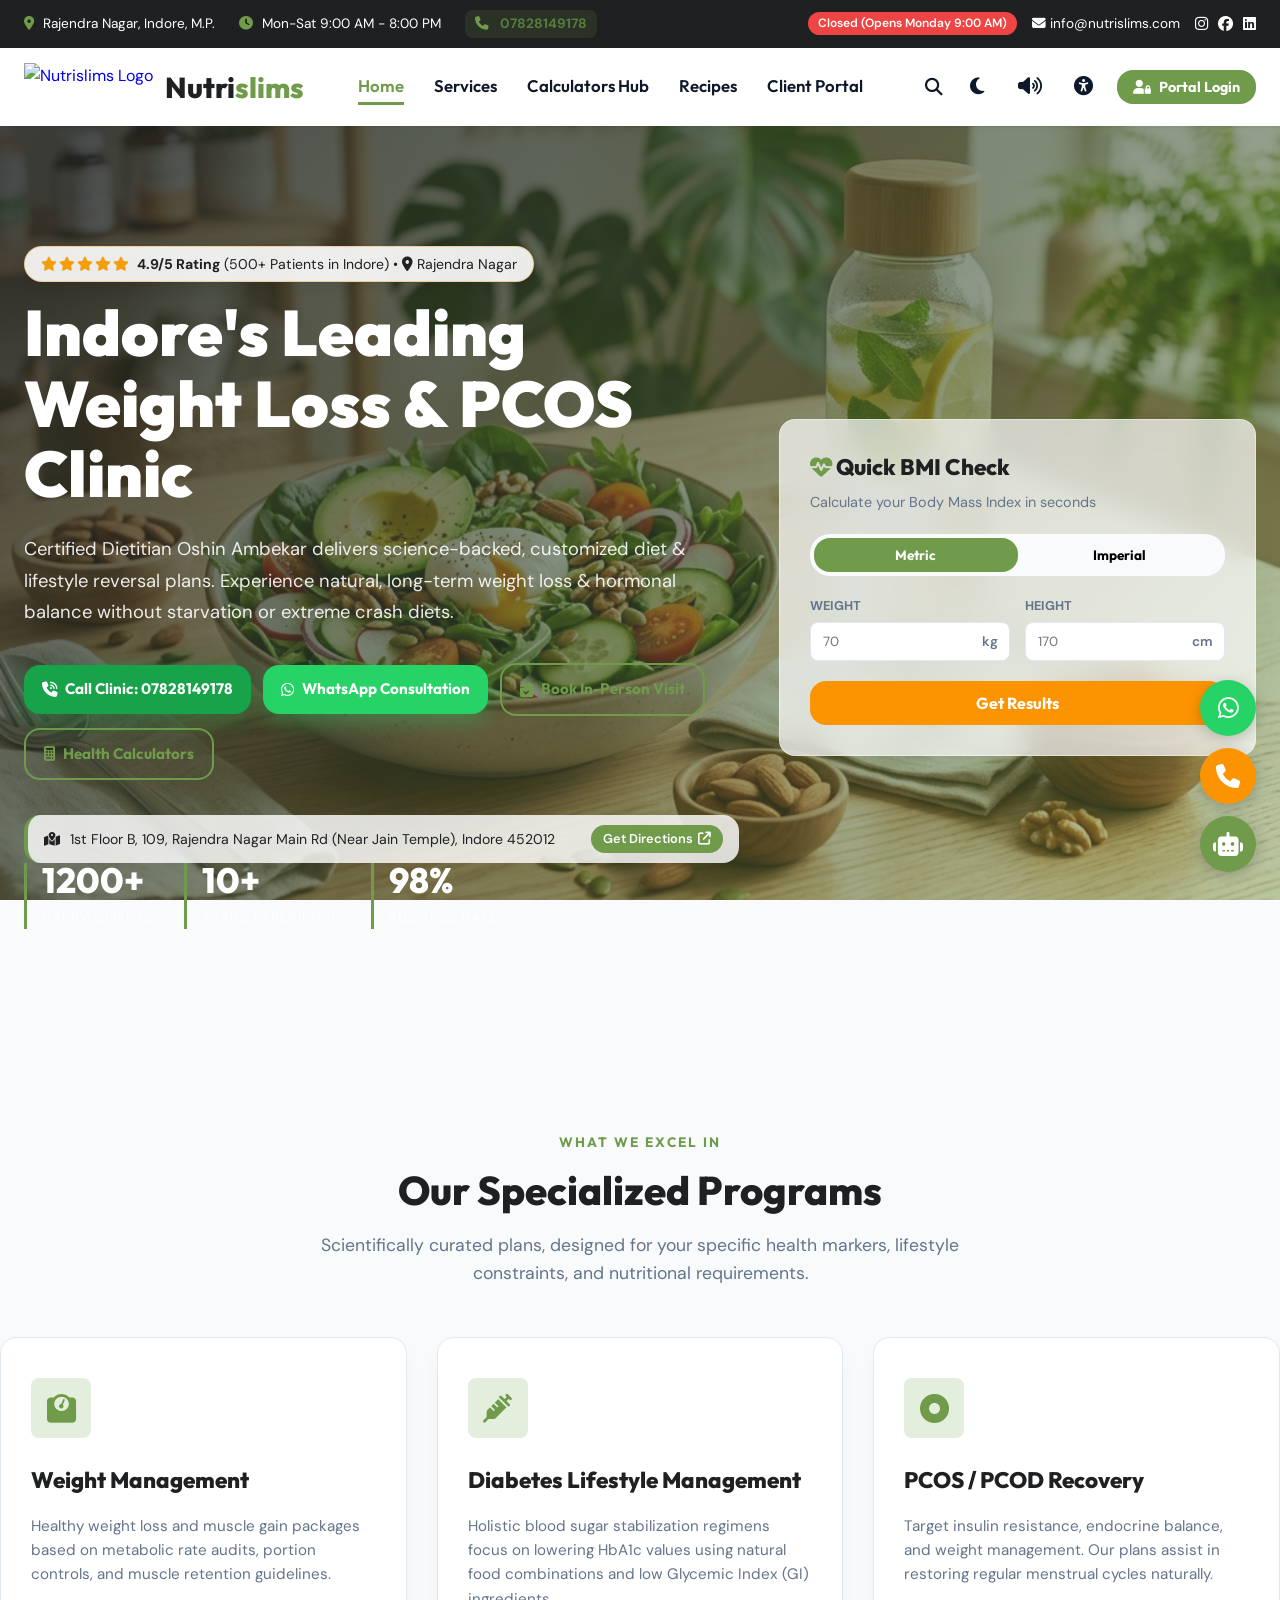
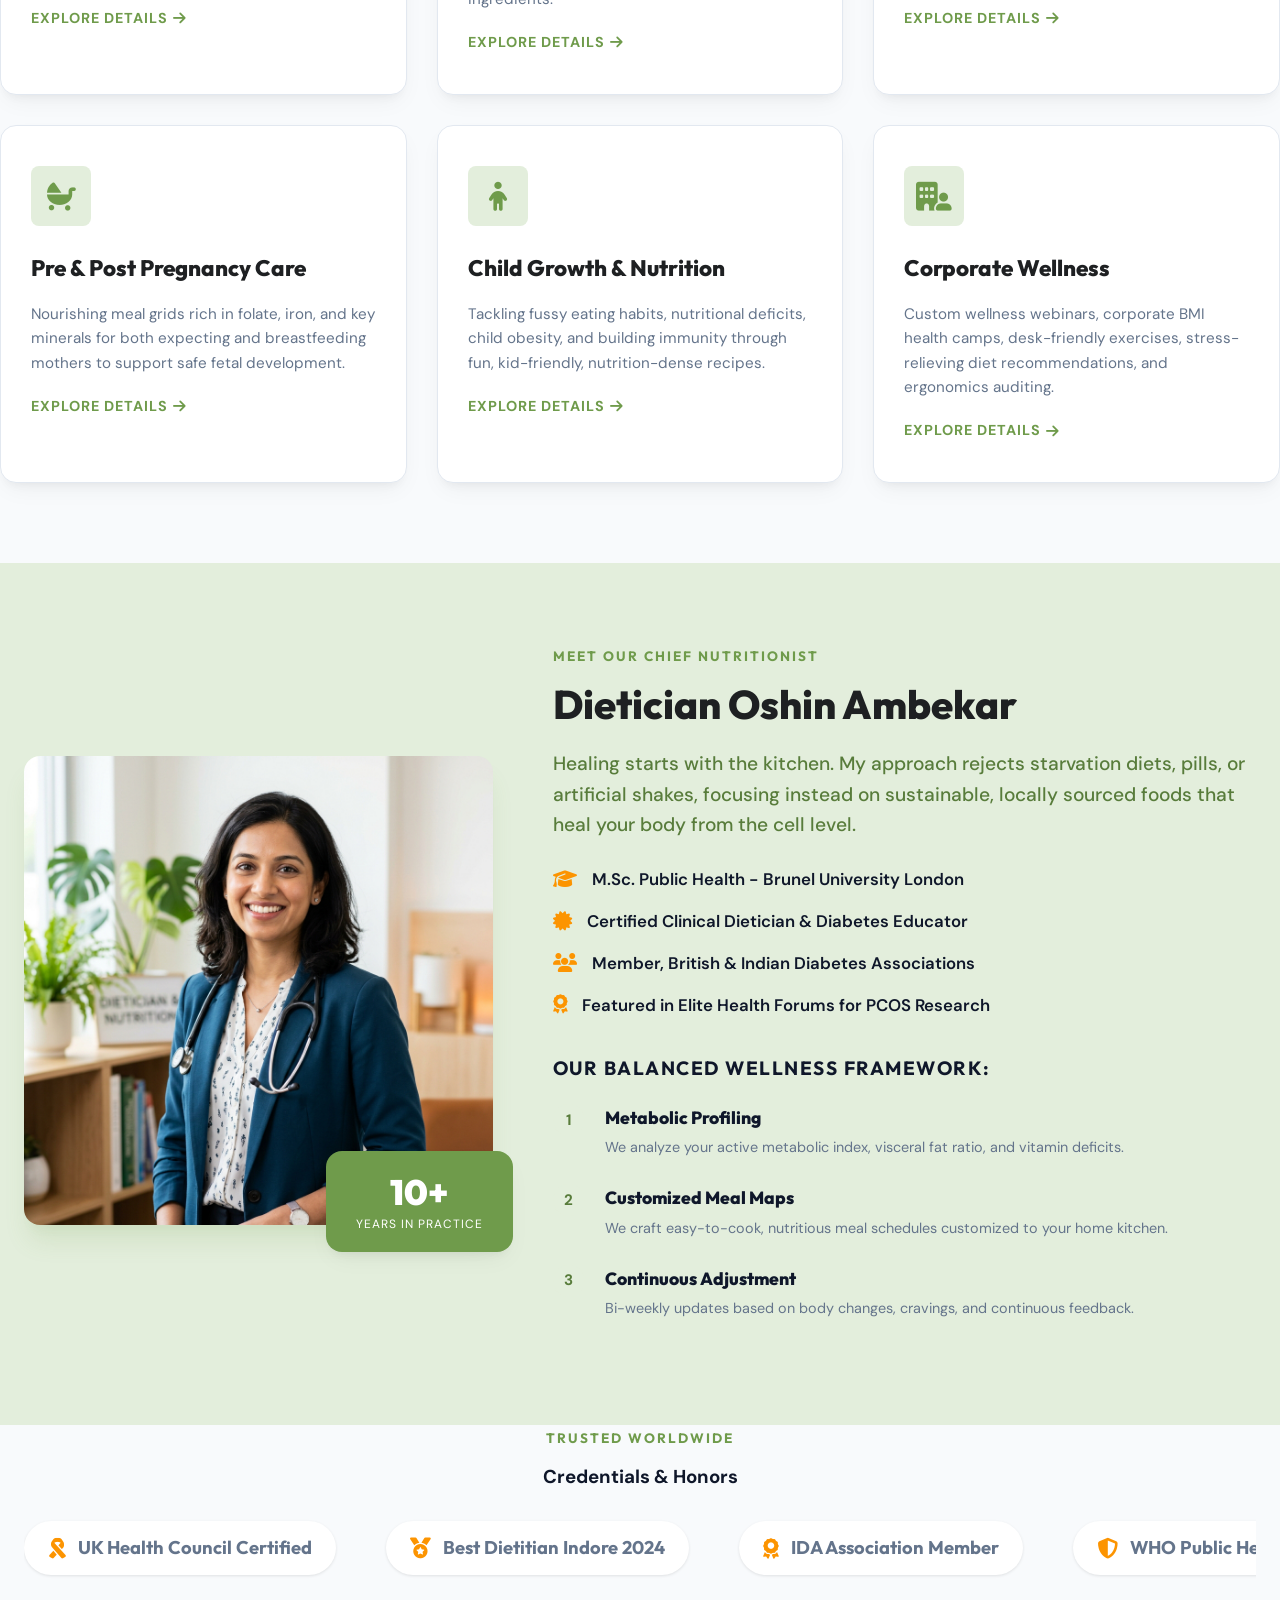
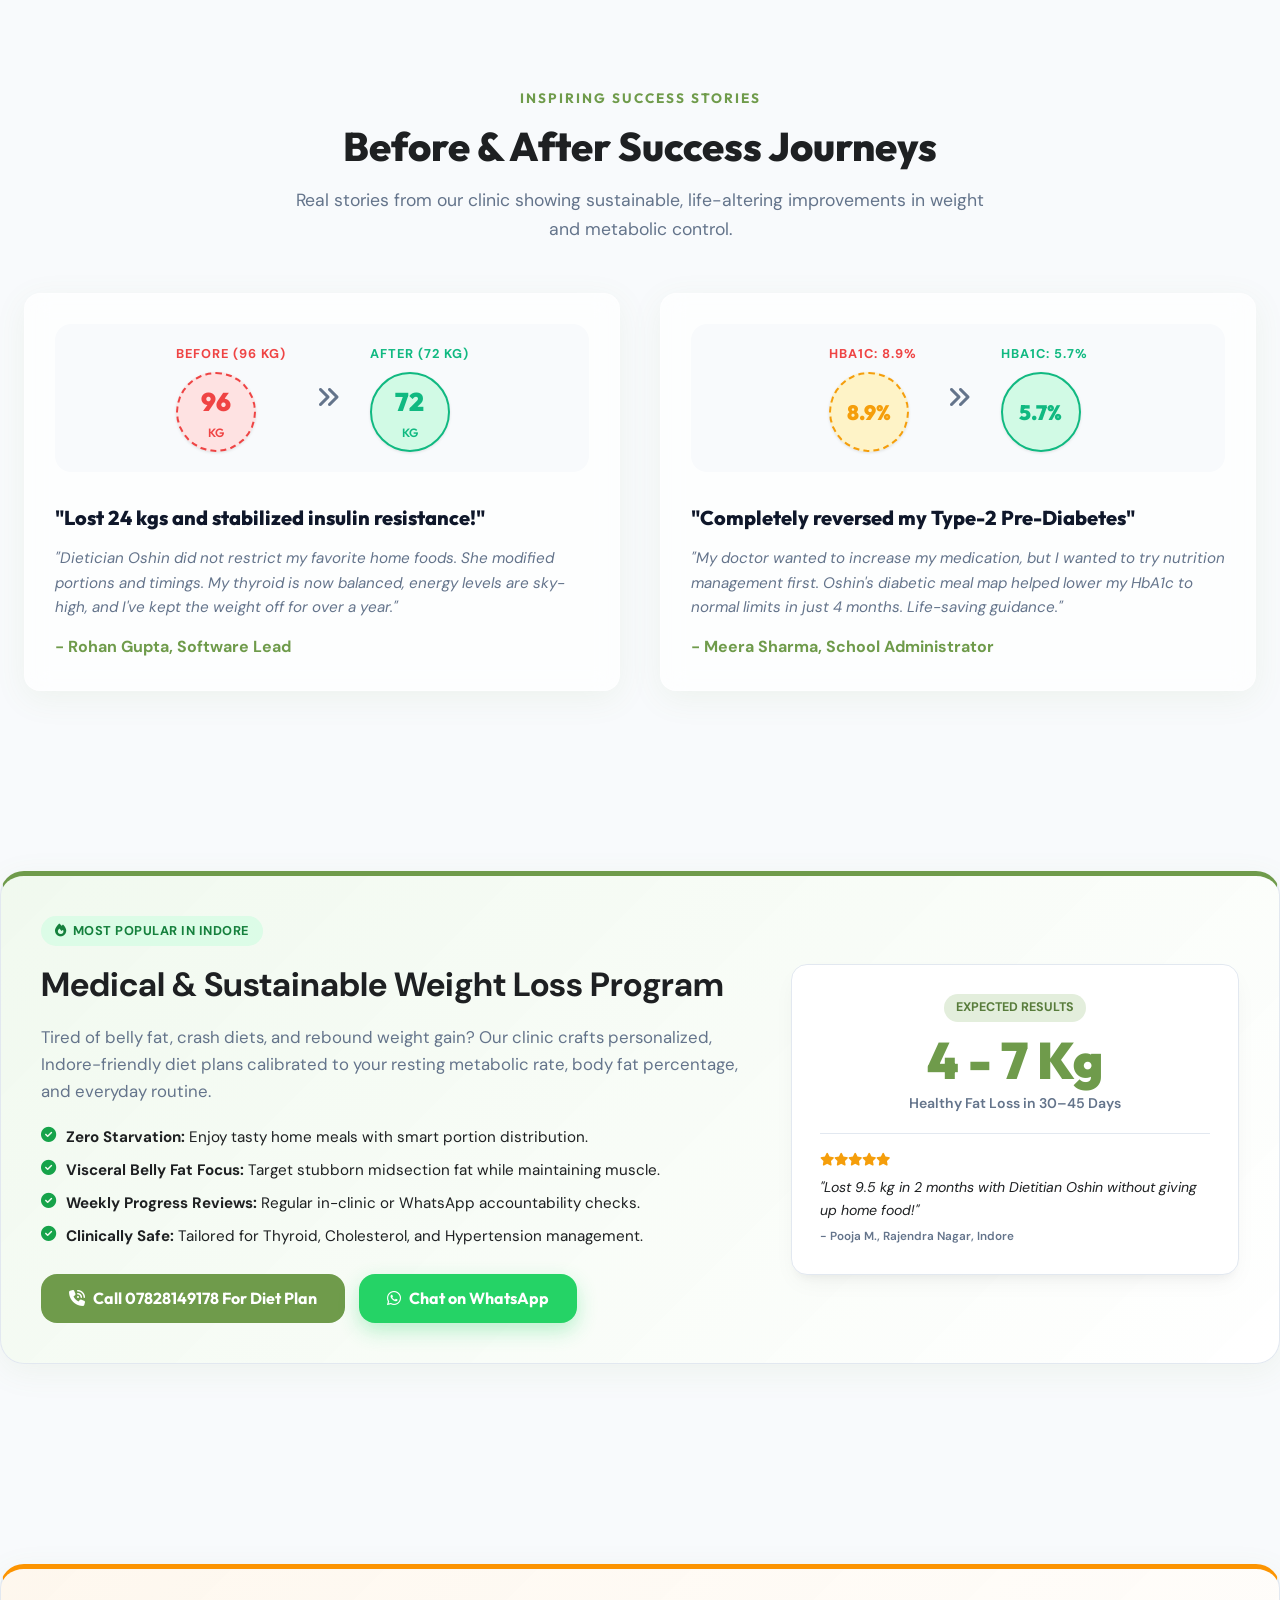
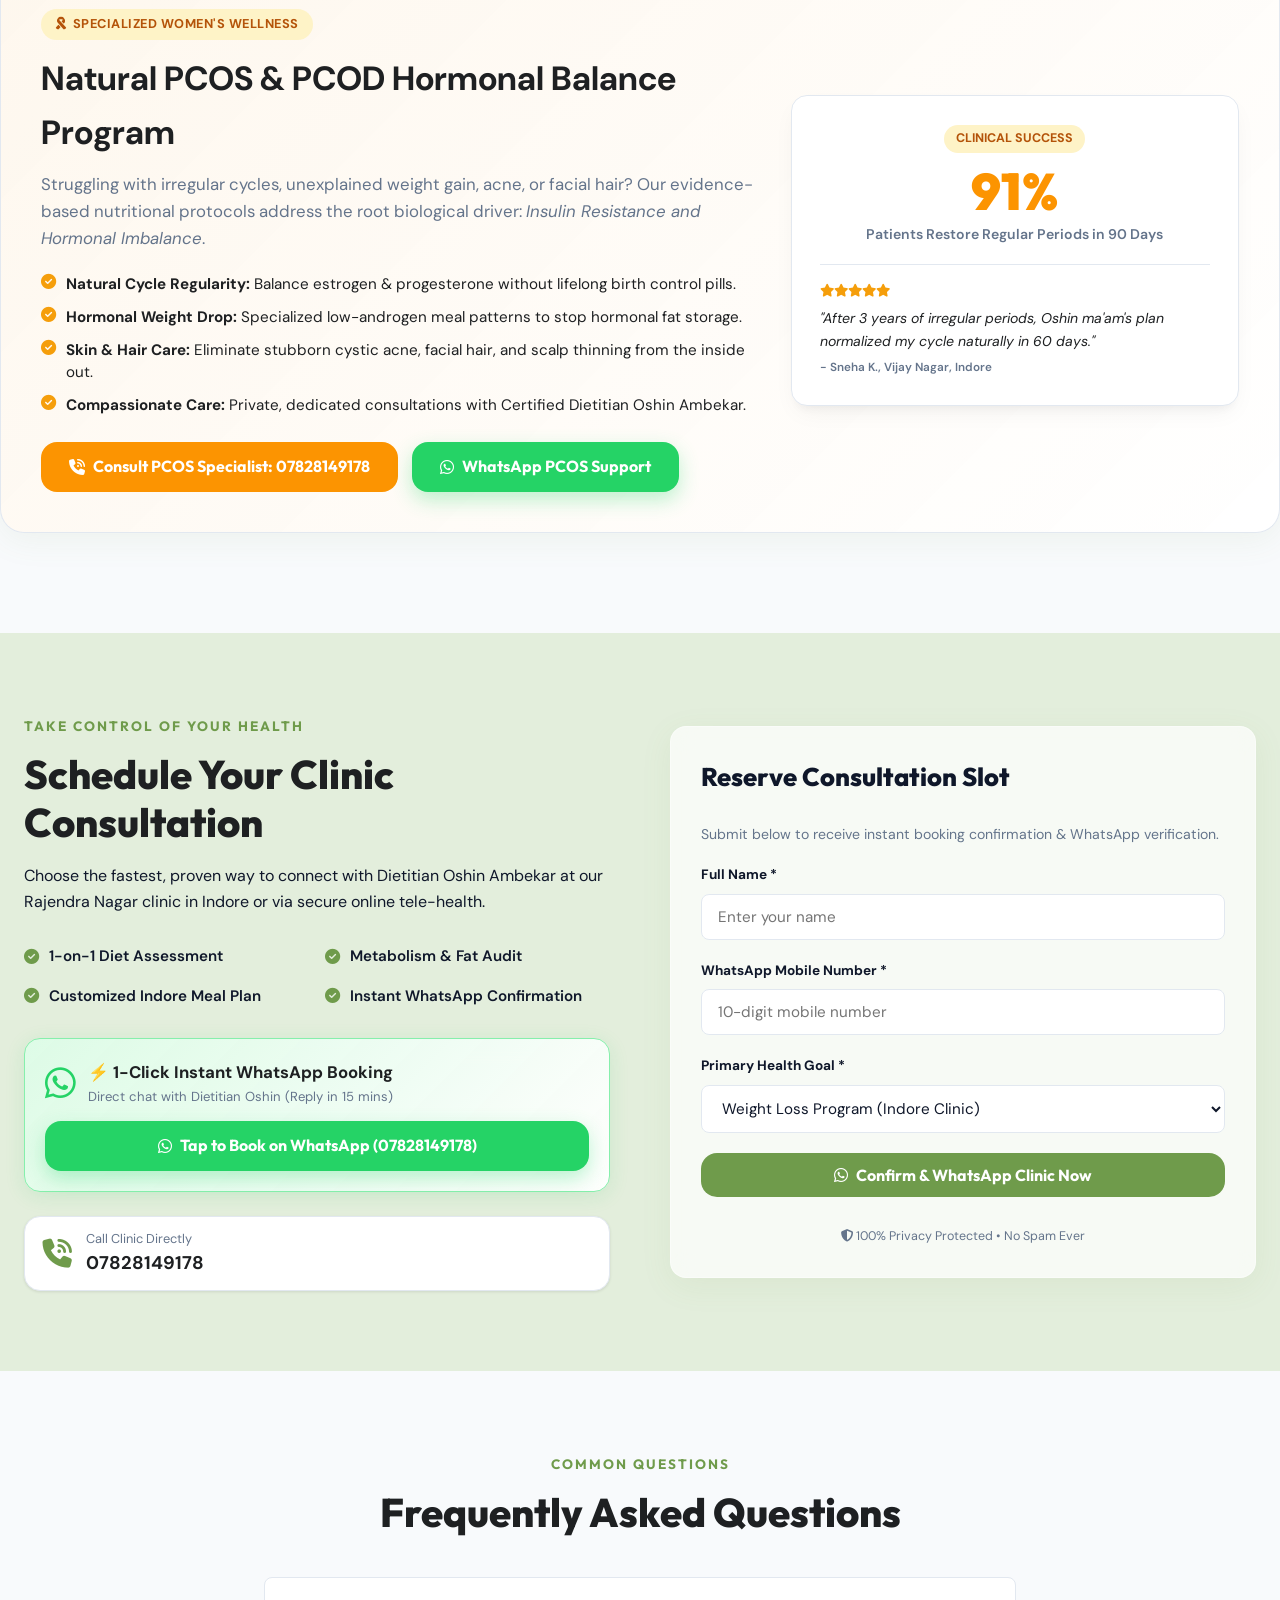
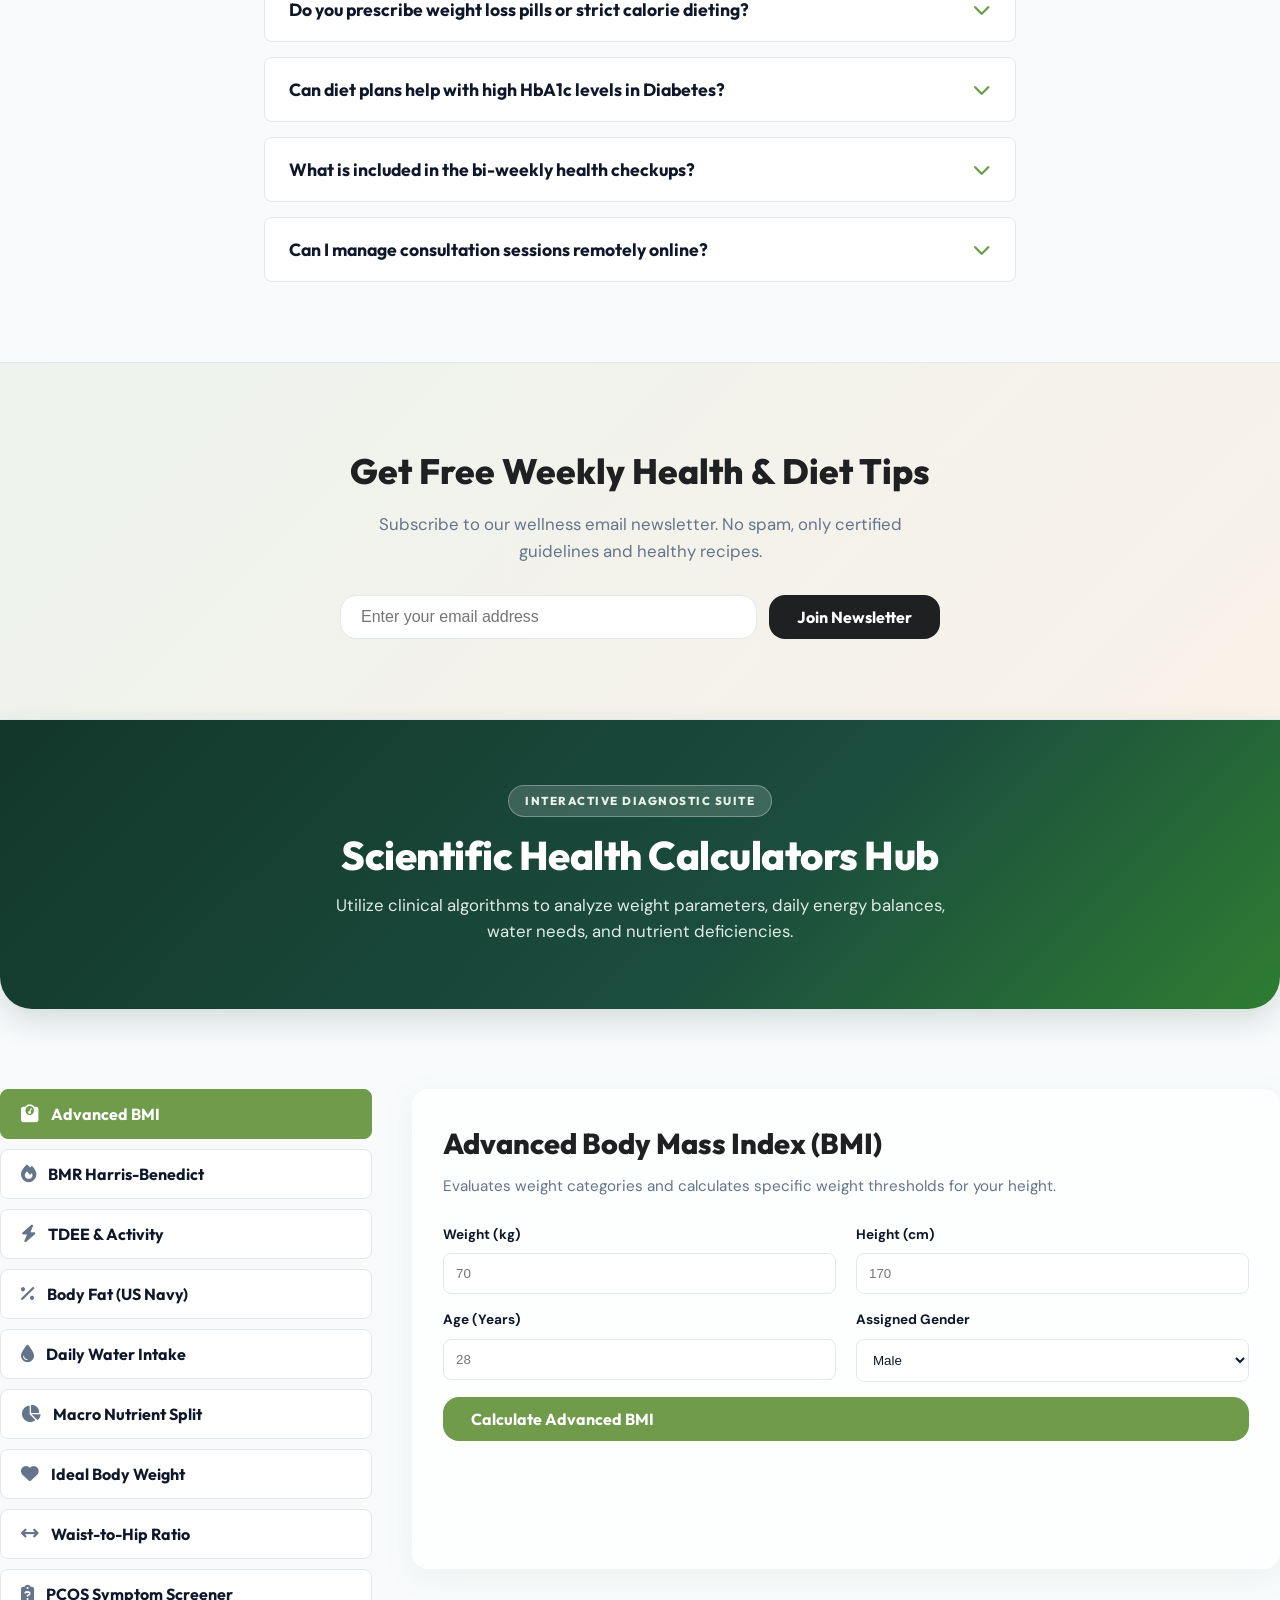
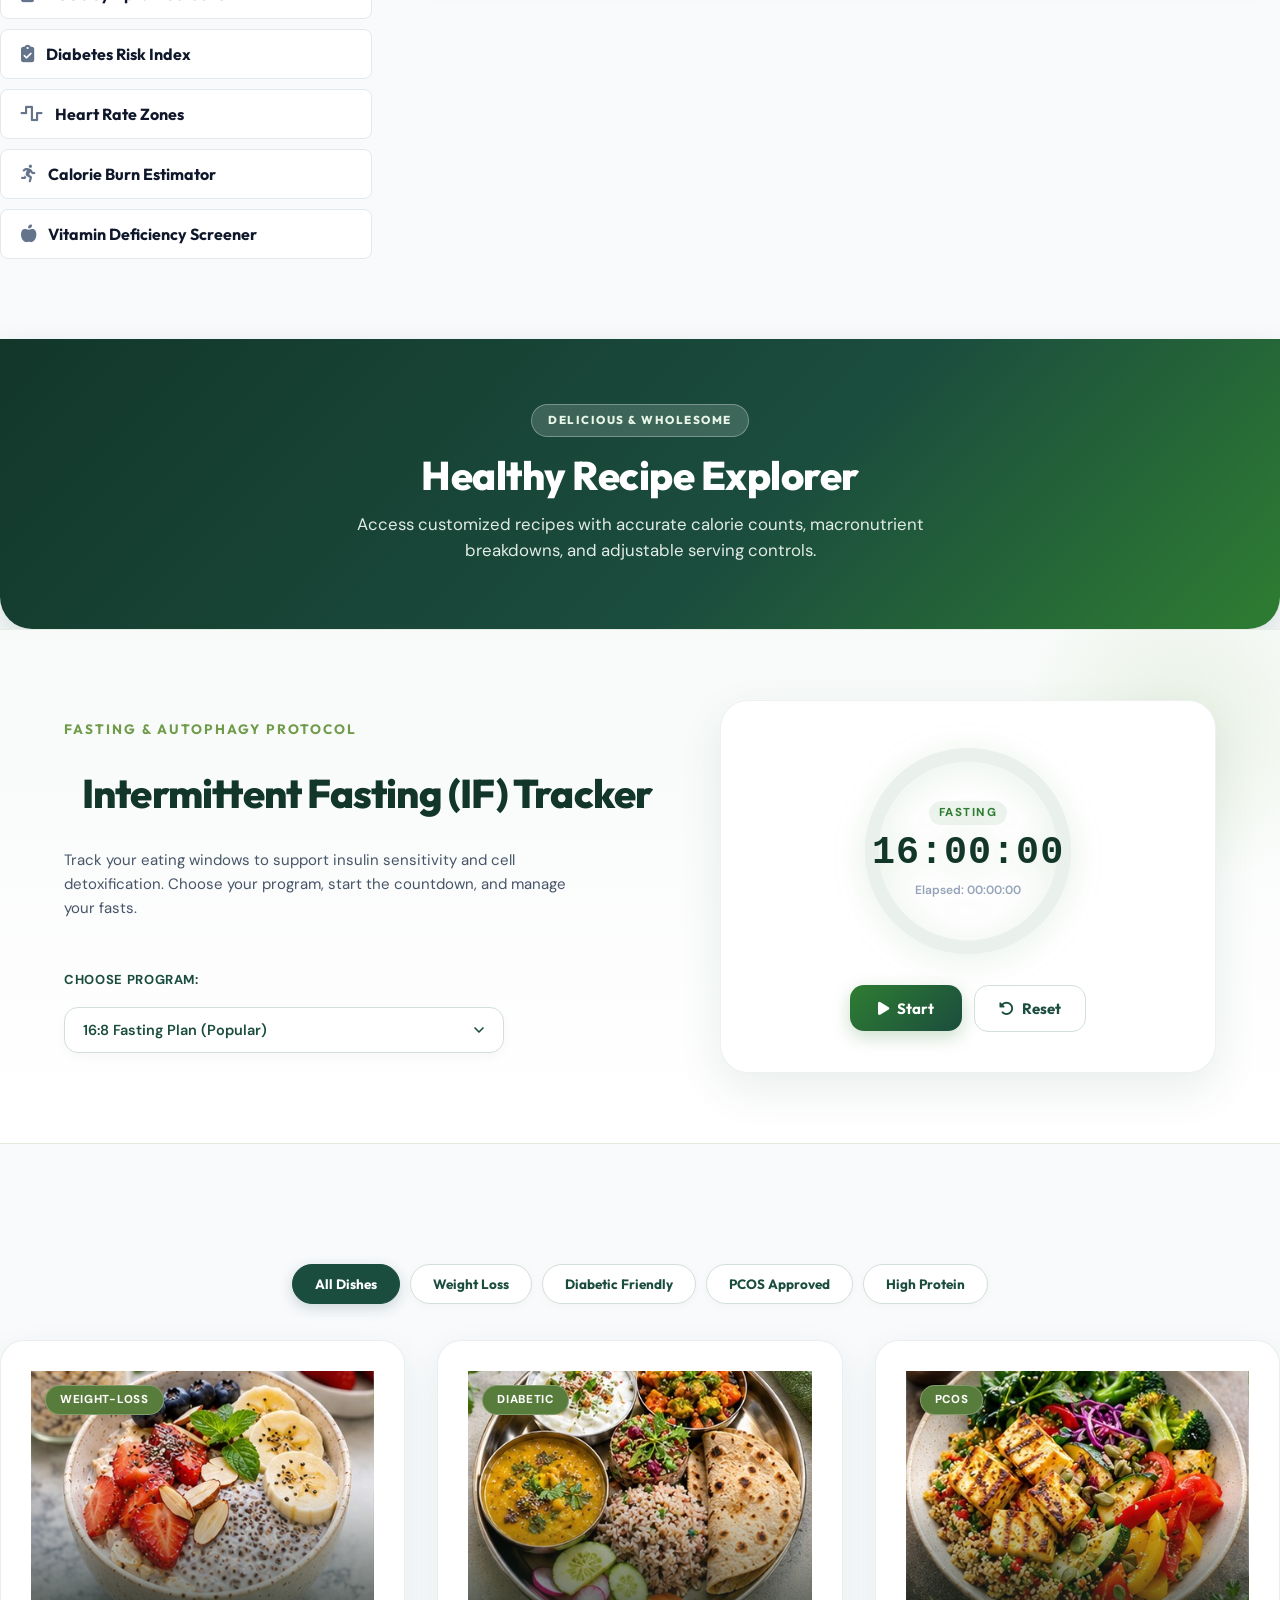
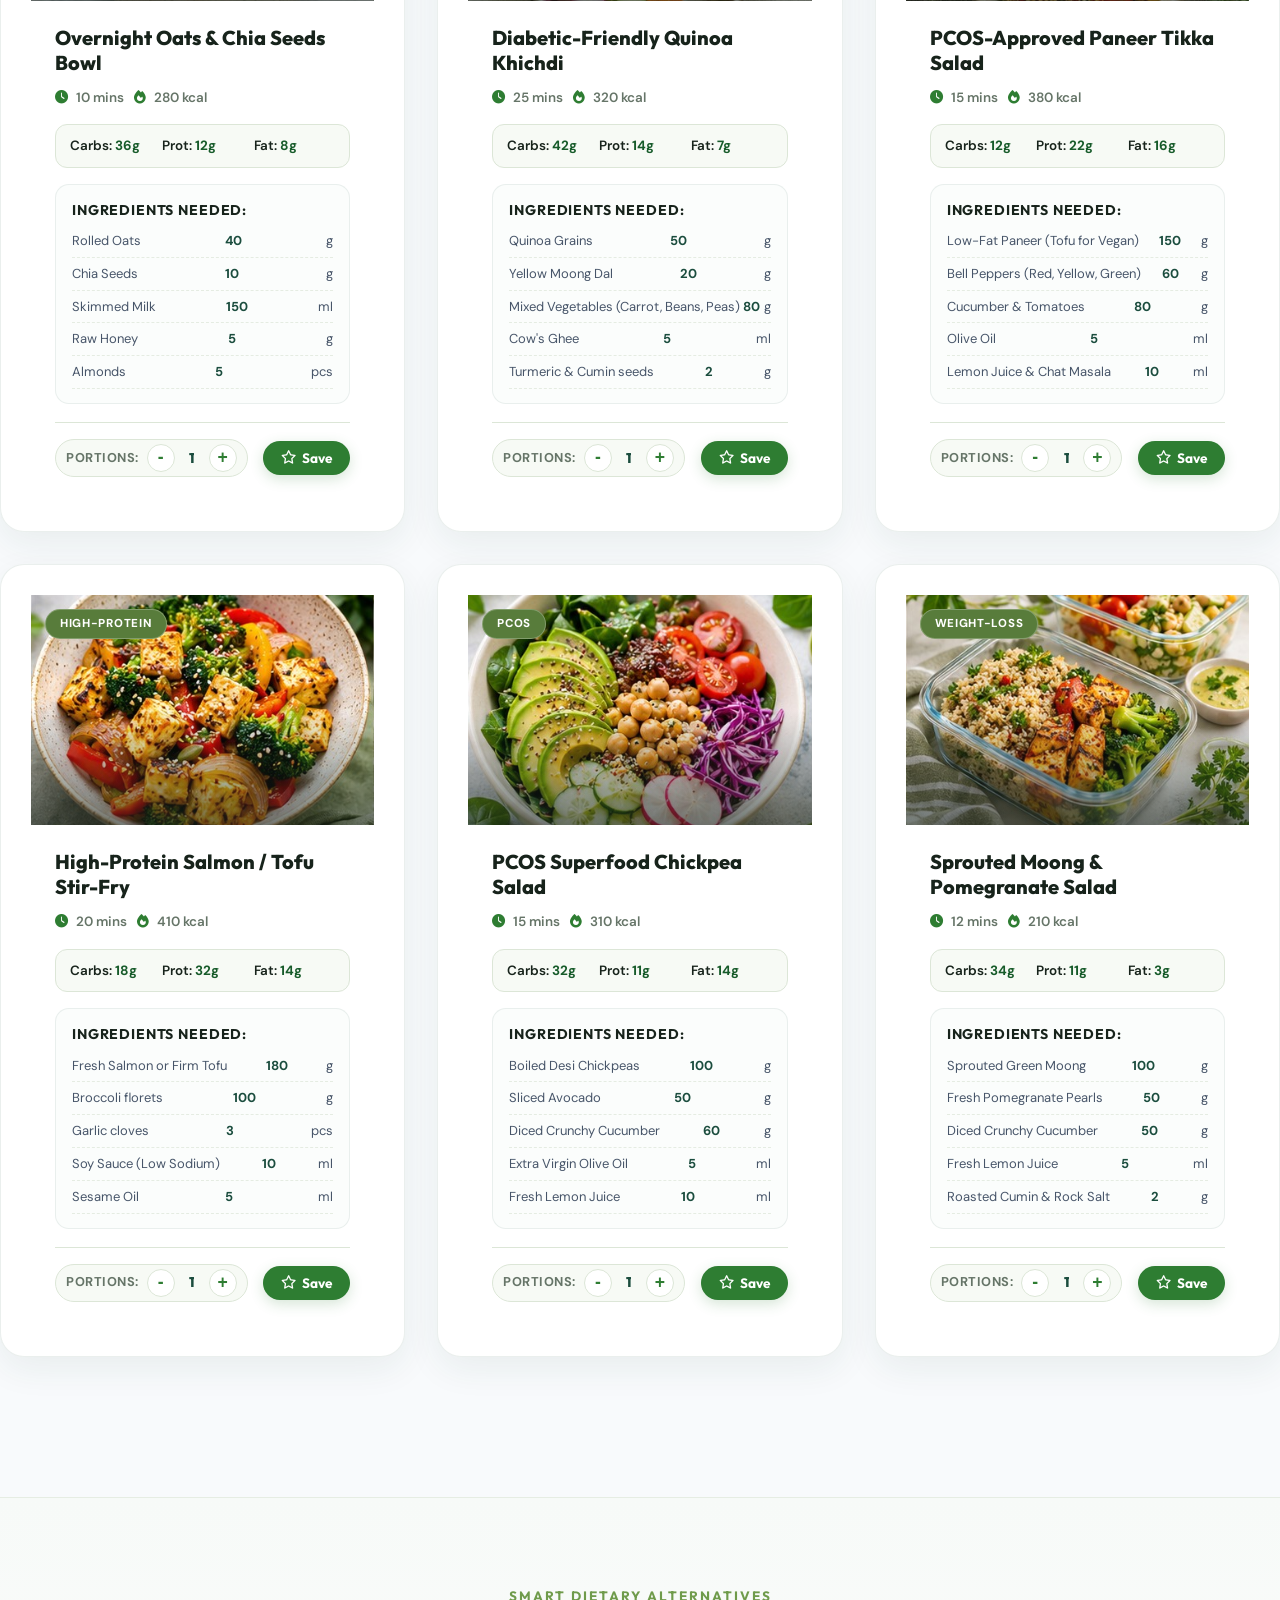
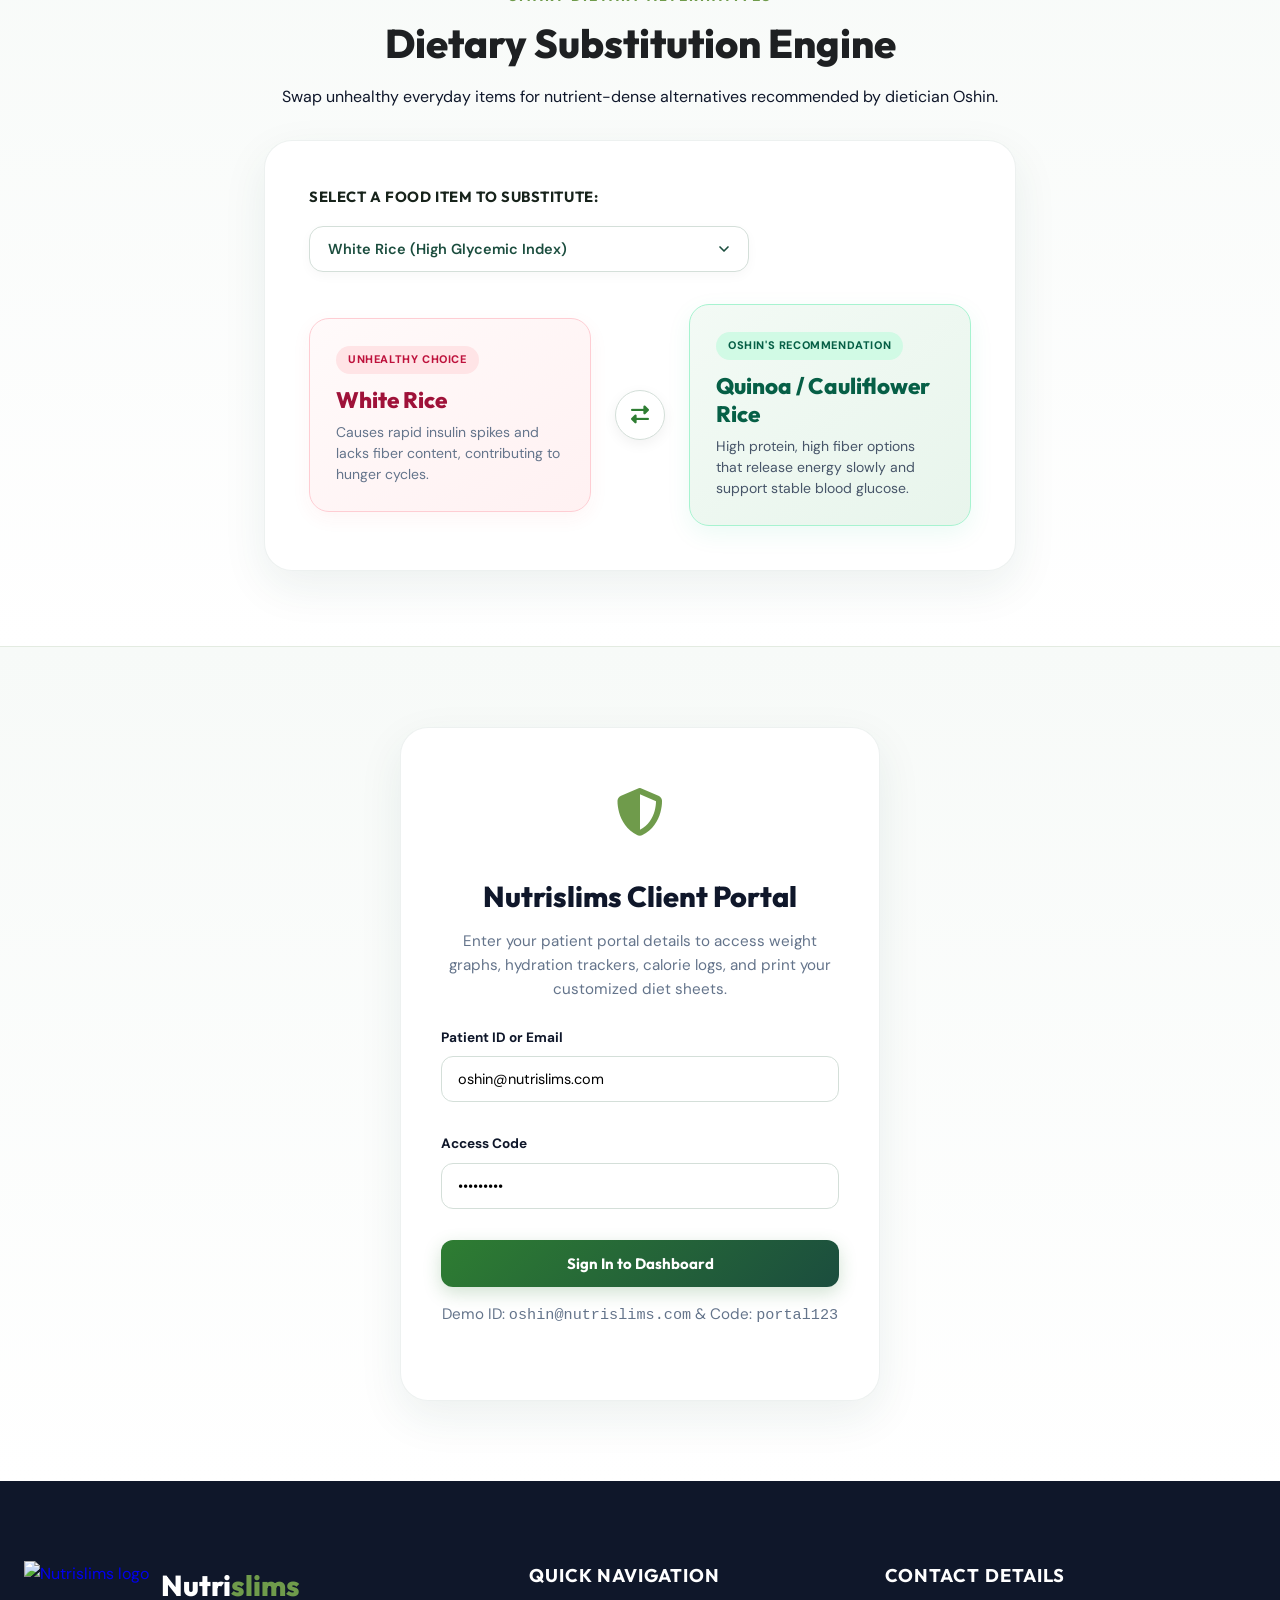
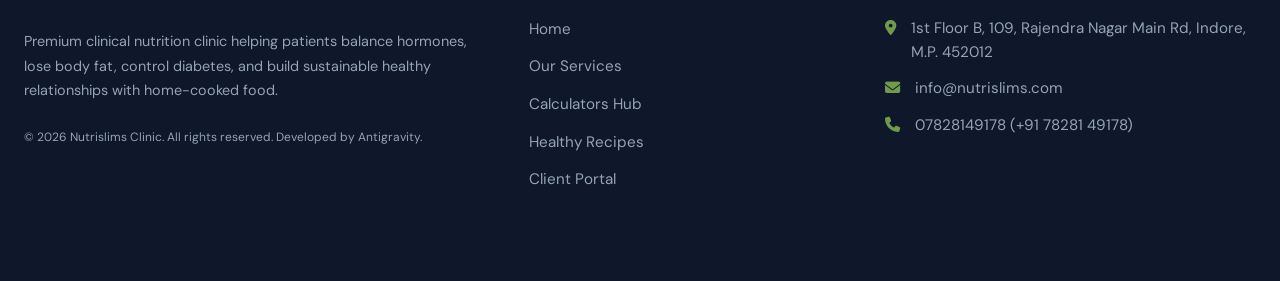
==== commit 3546609d: "Deploy v3.1.0 Super-Premium: Full luxury overhaul of 6-section clinic suite, 100% local photography," ====
--- a/index.html
+++ b/index.html
@@ -1,2493 +1,2587 @@
-<!doctype html>
+<!DOCTYPE html>
 <html lang="en">
 <head>
-  <meta charset="utf-8">
-  <meta name="viewport" content="width=device-width, initial-scale=1">
-  <meta name="description" content="NutriSlims Health &amp; Wellness Clinic in Indore. Led by Dietitian Oshin Ambekar (M.Sc. Public Health, Brunel University London). Personalised clinical nutrition for weight management, diabetes, PCOS/PCOD, pregnancy, child nutrition, and corporate wellness.">
-  <meta name="keywords" content="NutriSlims, Dietitian Oshin Ambekar, Dietitian Indore, Nutritionist Indore, Weight Loss Indore, Diabetes Diet, PCOS Diet, Pregnancy Nutrition, Rajendra Nagar Indore">
-  <meta name="author" content="NutriSlims Health &amp; Wellness Clinic">
-  <title>NutriSlims Health &amp; Wellness Clinic | Dietitian Oshin Ambekar (Indore &amp; Online)</title>
-  
-  <!-- Preconnect to fonts -->
-  <link rel="preconnect" href="https://fonts.googleapis.com">
-  <link rel="preconnect" href="https://fonts.gstatic.com" crossorigin>
-  <link rel="stylesheet" href="https://fonts.googleapis.com/css2?family=Inter:wght@400;500;600;700&family=Poppins:wght@500;600;700;800&display=swap">
-  
-    <!-- Favicon & PWA -->
-  <link rel="icon" type="image/svg+xml" href="assets/icons/leaf.svg">
-  <link rel="apple-touch-icon" href="assets/icons/leaf.svg">
-  <meta name="theme-color" content="#1b4d3e">
-  <!-- Cache Busting & Freshness Controls -->
-  <meta http-equiv="Cache-Control" content="no-cache, no-store, must-revalidate">
-  <meta http-equiv="Pragma" content="no-cache">
-  <meta http-equiv="Expires" content="0">
-  <link rel="canonical" href="https://dtoshinambekar-design.github.io/nutrislims/">
-
-  <!-- Open Graph & Social Cards -->
-  <meta property="og:type" content="website">
-  <meta property="og:site_name" content="NutriSlims Health &amp; Wellness Clinic">
-  <meta property="og:url" content="https://dtoshinambekar-design.github.io/nutrislims/">
-  <meta property="og:title" content="NutriSlims Health &amp; Wellness Clinic | Dietitian Oshin Ambekar">
-  <meta property="og:description" content="Personalised, evidence-informed clinical nutrition in Indore &amp; Online. Specialised in Weight Loss, Diabetes, PCOS/PCOD, Pregnancy, and Child Nutrition.">
-  <meta property="og:image" content="https://dtoshinambekar-design.github.io/nutrislims/assets/images/indian-balanced-thali.jpg">
-  <meta property="og:locale" content="en_IN">
-
-  <!-- Twitter Card -->
-  <meta name="twitter:card" content="summary_large_image">
-  <meta name="twitter:title" content="NutriSlims Health &amp; Wellness Clinic | Dietitian Oshin Ambekar">
-  <meta name="twitter:description" content="Evidence-informed dietary guidance from clinical dietitian Oshin Ambekar. No crash diets — sustainable nutrition for lasting health.">
-  <meta name="twitter:image" content="https://dtoshinambekar-design.github.io/nutrislims/assets/images/indian-balanced-thali.jpg">
-
-  <!-- Schema.org JSON-LD Structured Data -->
-  <script type="application/ld+json">
-  {
-    "@context": "https://schema.org",
-    "@graph": [
-      {
-        "@type": ["MedicalBusiness", "HealthAndBeautyBusiness", "LocalBusiness"],
-        "@id": "https://dtoshinambekar-design.github.io/nutrislims/#clinic",
-        "name": "NutriSlims Health & Wellness Clinic",
-        "image": "https://dtoshinambekar-design.github.io/nutrislims/assets/images/indian-balanced-thali.jpg",
-        "url": "https://dtoshinambekar-design.github.io/nutrislims/",
-        "telephone": "+917828149178",
-        "email": "info@nutrislims.com",
-        "priceRange": "₹₹",
-        "address": {
-          "@type": "PostalAddress",
-          "streetAddress": "1st Floor, B-109, Rajendra Nagar Main Road (Near Jain Temple)",
-          "addressLocality": "Indore",
-          "addressRegion": "Madhya Pradesh",
-          "postalCode": "452012",
-          "addressCountry": "IN"
-        },
-        "geo": {
-          "@type": "GeoCoordinates",
-          "latitude": 22.6868,
-          "longitude": 75.8340
-        },
-        "openingHoursSpecification": [
-          {
-            "@type": "OpeningHoursSpecification",
-            "dayOfWeek": ["Monday", "Tuesday", "Wednesday", "Thursday", "Friday", "Saturday"],
-            "opens": "09:00",
-            "closes": "20:00"
-          }
-        ],
-        "founder": {
-          "@type": "Person",
-          "name": "Oshin Ambekar",
-          "jobTitle": "Clinical Dietitian & Nutritionist",
-          "alumniOf": "Brunel University London",
-          "hasCredential": "M.Sc. Public Health"
-        }
-      },
-      {
-        "@type": "FAQPage",
-        "@id": "https://dtoshinambekar-design.github.io/nutrislims/#faq",
-        "mainEntity": [
-          {
-            "@type": "Question",
-            "name": "How does the nutrition consultation process work at NutriSlims?",
-            "acceptedAnswer": {
-              "@type": "Answer",
-              "text": "The consultation begins with a comprehensive 45-minute clinical intake assessing your medical history, recent pathology lab panels, current dietary habits, lifestyle, and specific metabolic goals. Within 24 hours, Dietitian Oshin Ambekar crafts an individualized, practical nutrition plan."
-            }
-          },
-          {
-            "@type": "Question",
-            "name": "Do you provide online consultations for clients outside Indore?",
-            "acceptedAnswer": {
-              "@type": "Answer",
-              "text": "Yes! We serve clients across India and internationally via secure Google Meet or Zoom video consultations with digital plan delivery and weekly WhatsApp check-ins."
-            }
-          },
-          {
-            "@type": "Question",
-            "name": "Do I have to follow restrictive starvation diets or buy expensive supplements?",
-            "acceptedAnswer": {
-              "@type": "Answer",
-              "text": "Absolutely not. NutriSlims strictly adheres to evidence-based nutrition based on wholesome, culturally familiar regional foods. We do not promote starvation diets, detox teas, or unnecessary meal replacement shakes."
-            }
-          }
-        ]
-      }
-    ]
+    <meta charset="UTF-8">
+    <meta name="viewport" content="width=device-width, initial-scale=1.0">
+    <title>Nutrislims | Premium Health & Wellness Clinic</title>
+    <!-- Meta tags for SEO -->
+    <meta name="description" content="Nutrislims Health & Wellness Clinic in Indore by Certified Dietician Oshin Ambekar offers personalized diet plans, expert nutritional guidance, and lifestyle support to help you achieve your health goals.">
+    <meta name="keywords" content="dietician, nutritionist, Indore, weight loss, PCOS, diabetes management, pre pregnancy nutrition, child nutrition, corporate wellness">
+    <meta property="og:title" content="Nutrislims - Health & Wellness Clinic">
+    <meta property="og:description" content="Personalized nutrition, diet planning, and metabolic analysis with dietician Oshin Ambekar.">
+    <meta property="og:image" content="assets/hero_banner.png">
+    <meta property="og:url" content="https://nutrislims.com">
+    <link rel="shortcut icon" href="https://nutrislims.com/wp-content/uploads/2025/03/nutrislims-logo-100x100.png" />
+    
+    <!-- Google Fonts & FontAwesome -->
+    <link rel="preconnect" href="https://fonts.googleapis.com">
+    <link rel="preconnect" href="https://fonts.gstatic.com" crossorigin>
+    <link href="https://fonts.googleapis.com/css2?family=DM+Sans:ital,opsz,wght@0,9..40,100..1000;1,9..40,100..1000&family=Outfit:wght@100..900&family=Barlow+Condensed:ital,wght@0,100;0,200;0,300;0,400;0,500;0,600;0,700;0,800;0,900;1,100;1,200;1,300;1,400;1,500;1,600;1,700;1,800;1,900&display=swap" rel="stylesheet">
+    <link rel="stylesheet" href="https://cdnjs.cloudflare.com/ajax/libs/font-awesome/6.4.0/css/all.min.css">
+    <link rel="stylesheet" href="styles.css?v=3.1.0">
+<style id="super-premium-critical-styles">
+/* =================================================================
+   NUTRISLIMS SUPER-PREMIUM UX/UI LUXURY DESIGN SYSTEM (v3.1.0)
+   ================================================================= */
+
+/* 1. Page Title Banner (Recipes & Tools) */
+.page-title-banner {
+  background: linear-gradient(135deg, #12372a 0%, #1b4d3e 60%, #2e7d32 100%) !important;
+  padding: 65px 20px !important;
+  color: #ffffff !important;
+  text-align: center !important;
+  border-radius: 0 0 32px 32px !important;
+  box-shadow: 0 12px 30px rgba(18, 55, 42, 0.15) !important;
+}
+
+.page-title-banner .sub-lbl {
+  display: inline-block !important;
+  background: rgba(255, 255, 255, 0.16) !important;
+  border: 1px solid rgba(255, 255, 255, 0.3) !important;
+  color: #e8f5e9 !important;
+  font-size: 11.5px !important;
+  font-weight: 800 !important;
+  text-transform: uppercase !important;
+  letter-spacing: 1.5px !important;
+  padding: 6px 16px !important;
+  border-radius: 20px !important;
+  margin-bottom: 14px !important;
+}
+
+.page-title-banner h1 {
+  font-size: 2.6rem !important;
+  font-weight: 800 !important;
+  color: #ffffff !important;
+  letter-spacing: -0.5px !important;
+  margin: 0 0 12px 0 !important;
+}
+
+.page-title-banner p {
+  color: #e2ece6 !important;
+  font-size: 1.05rem !important;
+  max-width: 650px !important;
+  margin: 0 auto !important;
+  line-height: 1.55 !important;
+}
+
+/* 2. Intermittent Fasting (IF) Tracker Container */
+.fasting-timer-container {
+  background: linear-gradient(180deg, #f7faf8 0%, #ffffff 100%) !important;
+  padding: 70px 20px !important;
+}
+
+.fasting-grid {
+  display: grid !important;
+  grid-template-columns: 1.1fr 0.9fr !important;
+  gap: 50px !important;
+  align-items: center !important;
+  max-width: var(--max-w, 1200px) !important;
+  margin: 0 auto !important;
+}
+
+@media (max-width: 900px) {
+  .fasting-grid {
+    grid-template-columns: 1fr !important;
+    gap: 36px !important;
   }
-  </script>
-
-  <!-- Stylesheets -->
-  <link rel="stylesheet" href="design/tokens.css?v=3.0.0">
-  <link rel="stylesheet" href="styles.css?v=3.0.0">
-<style id="super-premium-critical-styles">
-/* ==========================================================================
-   NUTRISLIMS SUPER-PREMIUM LUXURY DESIGN SYSTEM (v3.0.0)
-   Pixel-Perfect Layouts, Modern Typography & Zero-Squish Components
-   ========================================================================== */
-
-/* Modern Font Import */
-@import url('https://fonts.googleapis.com/css2?family=Outfit:wght@500;600;700;800&family=Plus+Jakarta+Sans:ital,wght@0,400;0,500;0,600;0,700;1,400&display=swap');
-
-:root {
-  --font-super-heading: 'Outfit', -apple-system, BlinkMacSystemFont, 'Segoe UI', Roboto, sans-serif !important;
-  --font-super-body: 'Plus Jakarta Sans', -apple-system, BlinkMacSystemFont, 'Segoe UI', Roboto, sans-serif !important;
-  --c-lux-forest: #0f382c !important;
-  --c-lux-emerald: #10b981 !important;
-  --c-lux-accent: #2e7d32 !important;
-  --c-lux-gold: #f59e0b !important;
-  --c-lux-cream: #f8faf8 !important;
-  --c-lux-soft: #eef6f2 !important;
-  --c-lux-border: #e2e8f0 !important;
-  --c-lux-text: #1e293b !important;
-  --c-lux-muted: #64748b !important;
-  --shadow-lux: 0 10px 30px -5px rgba(15, 56, 44, 0.07), 0 4px 6px -2px rgba(15, 56, 44, 0.03) !important;
-  --shadow-lux-hover: 0 20px 40px -5px rgba(15, 56, 44, 0.12), 0 8px 16px -4px rgba(15, 56, 44, 0.06) !important;
-  --radius-lux-card: 20px !important;
-  --radius-lux-pill: 9999px !important;
-}
-
-body {
-  font-family: var(--font-super-body) !important;
-  color: var(--c-lux-text) !important;
-  background-color: var(--c-lux-cream) !important;
-  -webkit-font-smoothing: antialiased !important;
-  -moz-osx-font-smoothing: grayscale !important;
-}
-
-h1, h2, h3, h4, h5, h6, .brand-text, .section-title {
-  font-family: var(--font-super-heading) !important;
-  color: var(--c-lux-forest) !important;
-  letter-spacing: -0.02em !important;
-}
-
-/* Accessibility screen-reader only */
-.sr-only,
-.visually-hidden {
+}
+
+.fasting-info-left .badge-mini {
+  background: rgba(46, 125, 50, 0.1) !important;
+  color: #2e7d32 !important;
+  border: 1px solid rgba(46, 125, 50, 0.22) !important;
+  border-radius: 20px !important;
+  font-size: 12px !important;
+  font-weight: 800 !important;
+  padding: 5px 14px !important;
+  display: inline-block !important;
+  margin-bottom: 14px !important;
+  text-transform: uppercase !important;
+  letter-spacing: 0.8px !important;
+}
+
+.fasting-info-left h2 {
+  font-size: 2.2rem !important;
+  font-weight: 800 !important;
+  color: #12372a !important;
+  margin-bottom: 14px !important;
+  line-height: 1.25 !important;
+}
+
+.fasting-info-left p {
+  font-size: 15px !important;
+  color: #475569 !important;
+  line-height: 1.6 !important;
+  margin-bottom: 24px !important;
+}
+
+.fasting-selectors label {
+  display: block !important;
+  font-size: 13px !important;
+  font-weight: 700 !important;
+  color: #1b4d3e !important;
+  margin-bottom: 8px !important;
+}
+
+.fasting-selectors select,
+#fast-plan-type,
+#swap-source-select {
+  width: 100% !important;
+  max-width: 440px !important;
+  border: 1.5px solid #d4dfd9 !important;
+  border-radius: 14px !important;
+  padding: 13px 44px 13px 18px !important;
+  font-size: 14.5px !important;
+  font-weight: 600 !important;
+  color: #1b4d3e !important;
+  background: #ffffff url("data:image/svg+xml,%3Csvg xmlns='http://www.w3.org/2000/svg' width='16' height='16' viewBox='0 0 24 24' fill='none' stroke='%231b4d3e' stroke-width='2.5' stroke-linecap='round' stroke-linejoin='round'%3E%3Cpolyline points='6 9 12 15 18 9'%3E%3C/polyline%3E%3C/svg%3E") no-repeat calc(100% - 16px) center !important;
+  appearance: none !important;
+  -webkit-appearance: none !important;
+  box-shadow: 0 4px 12px rgba(0,0,0,0.03) !important;
+  transition: border-color 0.2s ease, box-shadow 0.2s ease !important;
+}
+
+.fasting-selectors select:focus,
+#fast-plan-type:focus,
+#swap-source-select:focus {
+  border-color: #2e7d32 !important;
+  box-shadow: 0 0 0 3px rgba(46, 125, 50, 0.15) !important;
+  outline: none !important;
+}
+
+/* Fasting Timer Card */
+.fasting-timer-right.glass-card {
+  background: #ffffff !important;
+  border-radius: 28px !important;
+  padding: 40px !important;
+  box-shadow: 0 16px 45px rgba(27, 77, 62, 0.09) !important;
+  border: 1px solid rgba(27, 77, 62, 0.08) !important;
+  text-align: center !important;
+}
+
+.timer-circle-widget {
+  position: relative !important;
+  width: 220px !important;
+  height: 220px !important;
+  margin: 0 auto 24px auto !important;
+}
+
+.timer-svg-ring {
+  width: 100% !important;
+  height: 100% !important;
+  transform: rotate(-90deg) !important;
+}
+
+.ring-track {
+  fill: none !important;
+  stroke: #eaf1ed !important;
+  stroke-width: 10 !important;
+}
+
+.ring-fill {
+  fill: none !important;
+  stroke: #2e7d32 !important;
+  stroke-width: 10 !important;
+  stroke-linecap: round !important;
+  stroke-dasharray: 440 !important;
+  stroke-dashoffset: 440 !important;
+  transition: stroke-dashoffset 0.5s ease !important;
+}
+
+.timer-center-text {
   position: absolute !important;
-  width: 1px !important;
-  height: 1px !important;
-  padding: 0 !important;
-  margin: -1px !important;
+  top: 0 !important;
+  left: 0 !important;
+  width: 100% !important;
+  height: 100% !important;
+  transform: none !important;
+  display: flex !important;
+  flex-direction: column !important;
+  align-items: center !important;
+  justify-content: center !important;
+}
+
+.timer-status {
+  font-size: 11.5px !important;
+  font-weight: 800 !important;
+  letter-spacing: 1.5px !important;
+  text-transform: uppercase !important;
+  color: #2e7d32 !important;
+  margin-bottom: 4px !important;
+}
+
+.timer-clock {
+  font-size: 2.4rem !important;
+  font-weight: 800 !important;
+  color: #12372a !important;
+  font-family: monospace, sans-serif !important;
+  letter-spacing: 1px !important;
+}
+
+.timer-subtxt {
+  font-size: 12px !important;
+  font-weight: 600 !important;
+  color: #94a3b8 !important;
+  margin-top: 4px !important;
+}
+
+.timer-controls {
+  display: flex !important;
+  gap: 12px !important;
+  justify-content: center !important;
+  align-items: center !important;
+}
+
+#fast-start-btn {
+  background: linear-gradient(135deg, #2e7d32, #1b4d3e) !important;
+  color: #ffffff !important;
+  border-radius: 14px !important;
+  padding: 13px 28px !important;
+  font-weight: 700 !important;
+  font-size: 15px !important;
+  border: none !important;
+  box-shadow: 0 6px 18px rgba(46, 125, 50, 0.25) !important;
+  cursor: pointer !important;
+  transition: all 0.2s ease !important;
+}
+
+#fast-start-btn:hover {
+  transform: translateY(-2px) !important;
+  box-shadow: 0 8px 24px rgba(46, 125, 50, 0.35) !important;
+}
+
+#fast-pause-btn {
+  background: #eab308 !important;
+  color: #ffffff !important;
+  border-radius: 14px !important;
+  padding: 13px 28px !important;
+  font-weight: 700 !important;
+  font-size: 15px !important;
+  border: none !important;
+  cursor: pointer !important;
+}
+
+#fast-reset-btn {
+  background: #ffffff !important;
+  color: #1b4d3e !important;
+  border: 1.5px solid #d4dfd9 !important;
+  border-radius: 14px !important;
+  padding: 13px 24px !important;
+  font-weight: 700 !important;
+  font-size: 15px !important;
+  cursor: pointer !important;
+  transition: all 0.2s ease !important;
+}
+
+#fast-reset-btn:hover {
+  background: #f8faf9 !important;
+  border-color: #1b4d3e !important;
+}
+
+/* 3. Recipes Filter & Grid System */
+.recipe-filters-wrapper {
+  display: flex !important;
+  flex-wrap: wrap !important;
+  gap: 10px !important;
+  justify-content: center !important;
+  margin: 40px auto 36px auto !important;
+}
+
+.recipe-filters-wrapper .filter-btn {
+  background: #ffffff !important;
+  border: 1.5px solid #d4dfd9 !important;
+  color: #1b4d3e !important;
+  padding: 10px 22px !important;
+  border-radius: 24px !important;
+  font-weight: 700 !important;
+  font-size: 13.5px !important;
+  cursor: pointer !important;
+  transition: all 0.2s ease !important;
+}
+
+.recipe-filters-wrapper .filter-btn:hover,
+.recipe-filters-wrapper .filter-btn.active {
+  background: #1b4d3e !important;
+  border-color: #1b4d3e !important;
+  color: #ffffff !important;
+  box-shadow: 0 4px 14px rgba(27, 77, 62, 0.2) !important;
+}
+
+.recipes-grid {
+  display: grid !important;
+  grid-template-columns: repeat(auto-fill, minmax(360px, 1fr)) !important;
+  gap: 32px !important;
+  margin-bottom: 60px !important;
+}
+
+@media (max-width: 768px) {
+  .recipes-grid {
+    grid-template-columns: 1fr !important;
+    gap: 24px !important;
+  }
+}
+
+/* 4. Luxury Recipe Card Component */
+.recipe-card.glass-card {
+  background: #ffffff !important;
+  border-radius: 24px !important;
+  border: 1px solid rgba(27, 77, 62, 0.09) !important;
+  box-shadow: 0 12px 35px rgba(27, 77, 62, 0.07) !important;
   overflow: hidden !important;
-  clip: rect(0, 0, 0, 0) !important;
-  white-space: nowrap !important;
-  border: 0 !important;
-}
-
-/* 1. TOP UTILITY BAR */
-.topbar {
-  background: var(--c-lux-forest) !important;
-  color: #ffffff !important;
-  padding: 8px 0 !important;
-  font-size: 13px !important;
-}
-.topbar a {
-  color: #ffffff !important;
-  text-decoration: none !important;
-  transition: opacity 0.2s ease !important;
-}
-.topbar a:hover {
-  opacity: 0.85 !important;
-}
-
-/* 2. STICKY LUXURY HEADER */
-.header {
-  background: rgba(255, 255, 255, 0.94) !important;
-  backdrop-filter: blur(14px) !important;
-  -webkit-backdrop-filter: blur(14px) !important;
-  border-bottom: 1px solid rgba(226, 232, 240, 0.8) !important;
-  transition: all 0.3s ease !important;
-}
-.header .brand img,
-.header .logo {
-  height: 40px !important;
-  width: auto !important;
-}
-.nav-link {
-  font-weight: 500 !important;
-  font-size: 14.5px !important;
-  color: var(--c-lux-forest) !important;
-  padding: 8px 14px !important;
-  border-radius: var(--radius-lux-pill) !important;
-  transition: all 0.2s ease !important;
-}
-.nav-link:hover,
-.nav-link.active {
-  background: var(--c-lux-soft) !important;
-  color: var(--c-lux-accent) !important;
-}
-
-/* 3. HERO SECTION */
-.hero {
-  padding: 64px 0 48px !important;
-  background: linear-gradient(180deg, #ffffff 0%, var(--c-lux-cream) 100%) !important;
-}
-.hero-container {
-  display: grid !important;
-  grid-template-columns: 1.15fr 0.85fr !important;
-  gap: 48px !important;
-  align-items: center !important;
-}
-.hero-title {
-  font-size: clamp(2.4rem, 4.2vw, 3.4rem) !important;
-  line-height: 1.15 !important;
-  font-weight: 800 !important;
-  margin-bottom: 18px !important;
-  color: var(--c-lux-forest) !important;
-}
-.hero-subtitle {
-  font-size: 16.5px !important;
-  line-height: 1.6 !important;
-  color: var(--c-lux-muted) !important;
-  margin-bottom: 28px !important;
-}
-.hero-cta-group {
   display: flex !important;
-  align-items: center !important;
-  gap: 16px !important;
-  flex-wrap: wrap !important;
-  margin-bottom: 24px !important;
-}
-.button.primary,
-button.primary,
-.btn-primary {
-  background: var(--c-lux-accent) !important;
-  color: #ffffff !important;
-  font-weight: 600 !important;
-  font-size: 15px !important;
-  padding: 13px 26px !important;
-  border-radius: var(--radius-lux-pill) !important;
-  border: none !important;
-  box-shadow: 0 4px 14px rgba(46, 125, 50, 0.3) !important;
-  transition: all 0.25s ease !important;
-  display: inline-flex !important;
-  align-items: center !important;
-  gap: 8px !important;
-  cursor: pointer !important;
-}
-.button.primary:hover,
-button.primary:hover,
-.btn-primary:hover {
-  background: #256628 !important;
-  transform: translateY(-2px) !important;
-  box-shadow: 0 6px 20px rgba(46, 125, 50, 0.4) !important;
-}
-.button.outline,
-button.outline,
-.btn-outline {
-  background: transparent !important;
-  color: var(--c-lux-accent) !important;
-  font-weight: 600 !important;
-  font-size: 15px !important;
-  padding: 12px 24px !important;
-  border-radius: var(--radius-lux-pill) !important;
-  border: 1.5px solid var(--c-lux-accent) !important;
-  transition: all 0.25s ease !important;
-  display: inline-flex !important;
-  align-items: center !important;
-  gap: 8px !important;
-  cursor: pointer !important;
-}
-.button.outline:hover,
-button.outline:hover,
-.btn-outline:hover {
-  background: var(--c-lux-soft) !important;
-  transform: translateY(-2px) !important;
-}
-
-/* Quick BMI Card in Hero */
-.hero-visual {
+  flex-direction: column !important;
+  transition: transform 0.25s ease, box-shadow 0.25s ease !important;
+}
+
+.recipe-card.glass-card:hover {
+  transform: translateY(-6px) !important;
+  box-shadow: 0 20px 45px rgba(27, 77, 62, 0.14) !important;
+}
+
+.recipe-card-img-wrap {
   position: relative !important;
-  display: flex !important;
-  justify-content: flex-end !important;
-}
-.hero-image-wrapper {
-  border-radius: 28px !important;
+  width: 100% !important;
+  height: 220px !important;
   overflow: hidden !important;
-  box-shadow: var(--shadow-lux) !important;
+  background: #eef5f1 !important;
+}
+
+.recipe-card-image {
   width: 100% !important;
-}
-.hero-image-wrapper img {
-  width: 100% !important;
-  height: 480px !important;
+  height: 100% !important;
   object-fit: cover !important;
   display: block !important;
-}
-.hero-bmi-card,
-.bmi-card {
+  transition: transform 0.35s ease !important;
+}
+
+.recipe-card.glass-card:hover .recipe-card-image {
+  transform: scale(1.04) !important;
+}
+
+.recipe-badge-category {
   position: absolute !important;
-  right: -16px !important;
-  bottom: -20px !important;
-  width: 320px !important;
-  background: rgba(255, 255, 255, 0.98) !important;
-  backdrop-filter: blur(12px) !important;
+  top: 14px !important;
+  left: 14px !important;
+  padding: 6px 14px !important;
+  border-radius: 20px !important;
+  font-size: 11px !important;
+  font-weight: 800 !important;
+  letter-spacing: 0.8px !important;
+  text-transform: uppercase !important;
+  color: #ffffff !important;
+  background: rgba(27, 77, 62, 0.9) !important;
+  backdrop-filter: blur(8px) !important;
+  box-shadow: 0 4px 12px rgba(0, 0, 0, 0.18) !important;
+}
+
+.recipe-badge-category.weight-loss { background: linear-gradient(135deg, #1b4d3e, #2e7d32) !important; }
+.recipe-badge-category.diabetic    { background: linear-gradient(135deg, #0284c7, #0369a1) !important; }
+.recipe-badge-category.pcos        { background: linear-gradient(135deg, #7c3aed, #6d28d9) !important; }
+.recipe-badge-category.high-protein{ background: linear-gradient(135deg, #d97706, #b45309) !important; }
+
+.recipe-card-body {
   padding: 24px !important;
-  border-radius: 20px !important;
-  box-shadow: var(--shadow-lux-hover) !important;
-  border: 1px solid rgba(226, 232, 240, 0.9) !important;
-  z-index: 2 !important;
-}
-.bmi-card h3,
-.hero-bmi-card h3 {
-  font-size: 17px !important;
-  margin-bottom: 4px !important;
-}
-.bmi-card p,
-.hero-bmi-card p {
-  font-size: 13px !important;
-  color: var(--c-lux-muted) !important;
-  margin-bottom: 14px !important;
-}
-
-/* 4. TRUST FACTS BAR */
-.facts,
-.facts-bar {
-  display: block !important;
-  background: transparent !important;
-  border: none !important;
-  box-shadow: none !important;
-  padding: 0 !important;
-  margin: 32px auto !important;
-}
-.facts .facts-grid,
-.facts-grid {
-  display: grid !important;
-  grid-template-columns: repeat(4, 1fr) !important;
-  gap: 20px !important;
-  background: #ffffff !important;
-  border: 1px solid var(--c-lux-border) !important;
-  border-radius: var(--radius-lux-card) !important;
-  padding: 24px 32px !important;
-  box-shadow: var(--shadow-lux) !important;
-  width: 100% !important;
-}
-.fact-card {
   display: flex !important;
-  align-items: flex-start !important;
-  gap: 14px !important;
-  text-align: left !important;
-  border: none !important;
-  padding: 8px !important;
-}
-.fact-card .fact-icon {
-  width: 44px !important;
-  height: 44px !important;
-  border-radius: 12px !important;
-  background: var(--c-lux-soft) !important;
+  flex-direction: column !important;
+  flex-grow: 1 !important;
+}
+
+.recipe-title {
+  font-size: 1.25rem !important;
+  font-weight: 800 !important;
+  color: #12372a !important;
+  line-height: 1.35 !important;
+  margin: 0 0 12px 0 !important;
+}
+
+.recipe-meta-row {
   display: flex !important;
+  gap: 10px !important;
+  margin-bottom: 16px !important;
   align-items: center !important;
-  justify-content: center !important;
-  flex-shrink: 0 !important;
-}
-.fact-card .fact-content strong {
-  display: block !important;
-  font-family: var(--font-super-heading) !important;
-  font-size: 15px !important;
-  font-weight: 700 !important;
-  color: var(--c-lux-forest) !important;
-  margin-bottom: 4px !important;
-}
-.fact-card .fact-content span {
-  font-size: 12.5px !important;
-  color: var(--c-lux-muted) !important;
-  line-height: 1.4 !important;
-}
-
-/* 5. CALCULATORS HUB */
-.calc-panel-grid {
-  display: grid !important;
-  grid-template-columns: 1.15fr 0.85fr !important;
-  gap: 36px !important;
-  align-items: start !important;
-  margin-top: 24px !important;
-}
-.calc-card,
-.calculator-form {
-  background: #ffffff !important;
-  border: 1px solid var(--c-lux-border) !important;
-  border-radius: var(--radius-lux-card) !important;
-  box-shadow: var(--shadow-lux) !important;
-  padding: 28px !important;
-}
-.unit-toggle {
-  display: inline-flex !important;
-  align-items: center !important;
-  background: var(--c-lux-soft) !important;
-  border-radius: var(--radius-lux-pill) !important;
-  padding: 4px 6px !important;
-  gap: 12px !important;
-  margin-bottom: 20px !important;
-}
-.unit-toggle label {
+}
+
+.meta-pill {
   display: inline-flex !important;
   align-items: center !important;
   gap: 6px !important;
   font-size: 13px !important;
   font-weight: 600 !important;
-  cursor: pointer !important;
-}
-.calc-info-box,
-.stat-card {
-  background: #fafcfb !important;
-  border: 1px solid #d1e7dd !important;
-  border-radius: 16px !important;
-  padding: 22px !important;
-}
-
-/* 6. HEALTHY RECIPE EXPLORER (3x2 GRID) */
-.recipe-grid,
-.recipes-grid {
+  color: #475569 !important;
+  background: #f8fafc !important;
+  padding: 5px 12px !important;
+  border-radius: 12px !important;
+  border: 1px solid #e2e8f0 !important;
+}
+
+.meta-pill.cal-pill {
+  color: #ea580c !important;
+  background: #fff7ed !important;
+  border-color: #ffedd5 !important;
+}
+
+.recipe-nutrients-badge {
   display: grid !important;
   grid-template-columns: repeat(3, 1fr) !important;
-  gap: 28px !important;
-  width: 100% !important;
-  margin-top: 32px !important;
-}
-.recipe-card {
-  background: #ffffff !important;
-  border: 1px solid var(--c-lux-border) !important;
-  border-radius: var(--radius-lux-card) !important;
-  overflow: hidden !important;
-  box-shadow: var(--shadow-lux) !important;
-  transition: all 0.3s cubic-bezier(0.16, 1, 0.3, 1) !important;
+  gap: 10px !important;
+  margin-bottom: 16px !important;
+}
+
+.nutrient-chip {
+  padding: 10px 8px !important;
+  border-radius: 14px !important;
+  text-align: center !important;
   display: flex !important;
   flex-direction: column !important;
-}
-.recipe-card:hover {
-  transform: translateY(-6px) !important;
-  box-shadow: var(--shadow-lux-hover) !important;
-  border-color: rgba(16, 185, 129, 0.3) !important;
-}
-.recipe-image-box {
-  width: 100% !important;
-  height: 220px !important;
-  overflow: hidden !important;
-  position: relative !important;
-}
-.recipe-image-box img {
-  width: 100% !important;
-  height: 100% !important;
-  object-fit: cover !important;
-  transition: transform 0.4s ease !important;
-}
-.recipe-card:hover .recipe-image-box img {
-  transform: scale(1.04) !important;
-}
-.recipe-content {
-  padding: 22px !important;
+  gap: 2px !important;
+}
+
+.nutrient-chip span {
+  font-size: 11px !important;
+  font-weight: 700 !important;
+  text-transform: uppercase !important;
+  letter-spacing: 0.5px !important;
+}
+
+.nutrient-chip strong {
+  font-size: 15px !important;
+  font-weight: 800 !important;
+}
+
+.nutrient-chip.carb-chip { background: #fefce8 !important; color: #854d0e !important; border: 1px solid #fef08a !important; }
+.nutrient-chip.prot-chip { background: #f0fdf4 !important; color: #166534 !important; border: 1px solid #bbf7d0 !important; }
+.nutrient-chip.fat-chip  { background: #f8fafc !important; color: #334155 !important; border: 1px solid #e2e8f0 !important; }
+
+.recipe-ingredients-box {
+  background: #fbfdfc !important;
+  border: 1px solid rgba(27, 77, 62, 0.08) !important;
+  border-radius: 14px !important;
+  padding: 14px 16px !important;
+  margin-bottom: 18px !important;
+}
+
+.ing-header-label {
+  display: block !important;
+  font-size: 12px !important;
+  font-weight: 800 !important;
+  color: #1b4d3e !important;
+  text-transform: uppercase !important;
+  letter-spacing: 0.6px !important;
+  margin-bottom: 8px !important;
+}
+
+.recipe-ing-list {
+  list-style: none !important;
+  padding: 0 !important;
+  margin: 0 !important;
   display: flex !important;
   flex-direction: column !important;
-  flex-grow: 1 !important;
-}
-.recipe-content h3 {
-  font-size: 17px !important;
+  gap: 6px !important;
+}
+
+.ing-item {
+  display: flex !important;
+  justify-content: space-between !important;
+  font-size: 13px !important;
+  color: #475569 !important;
+}
+
+.ing-qty-val {
   font-weight: 700 !important;
-  margin-bottom: 8px !important;
-  color: var(--c-lux-forest) !important;
-}
-.recipe-content p {
-  font-size: 13.5px !important;
-  color: var(--c-lux-muted) !important;
-  line-height: 1.5 !important;
-  margin-bottom: 16px !important;
-  flex-grow: 1 !important;
-}
-.recipe-meta-strip {
+  color: #1b4d3e !important;
+}
+
+.recipe-portion-action {
+  display: flex !important;
+  justify-content: space-between !important;
+  align-items: center !important;
+  margin-top: auto !important;
+  padding-top: 14px !important;
+  border-top: 1px solid #f1f5f9 !important;
+}
+
+.portion-stepper {
+  display: inline-flex !important;
+  align-items: center !important;
+  gap: 8px !important;
+  background: #f1f5f9 !important;
+  padding: 4px 10px !important;
+  border-radius: 12px !important;
+}
+
+.portion-title {
+  font-size: 12px !important;
+  font-weight: 600 !important;
+  color: #64748b !important;
+}
+
+.portion-btn {
+  width: 28px !important;
+  height: 28px !important;
+  border-radius: 8px !important;
+  border: none !important;
+  background: #ffffff !important;
+  color: #1b4d3e !important;
+  font-weight: 800 !important;
+  font-size: 15px !important;
+  cursor: pointer !important;
   display: flex !important;
   align-items: center !important;
-  justify-content: space-between !important;
-  padding: 12px 14px !important;
-  background: var(--c-lux-soft) !important;
+  justify-content: center !important;
+  box-shadow: 0 2px 4px rgba(0,0,0,0.06) !important;
+  transition: all 0.15s ease !important;
+}
+
+.portion-btn:hover {
+  background: #1b4d3e !important;
+  color: #ffffff !important;
+}
+
+.portion-val {
+  font-size: 14px !important;
+  font-weight: 800 !important;
+  color: #1b4d3e !important;
+  min-width: 18px !important;
+  text-align: center !important;
+}
+
+.save-recipe-btn {
+  display: inline-flex !important;
+  align-items: center !important;
+  gap: 6px !important;
+  padding: 8px 16px !important;
   border-radius: 12px !important;
+  border: 1.5px solid #2e7d32 !important;
+  color: #2e7d32 !important;
+  background: transparent !important;
   font-size: 13px !important;
-  font-weight: 600 !important;
-  margin-bottom: 14px !important;
-}
-
-/* 7. CONSULTATION BOOKING FORM (SPACIOUS 2-COLUMN) */
-.booking-container {
+  font-weight: 700 !important;
+  cursor: pointer !important;
+  transition: all 0.2s ease !important;
+}
+
+.save-recipe-btn:hover {
+  background: #2e7d32 !important;
+  color: #ffffff !important;
+}
+
+/* 5. Dietary Substitution Engine */
+.diet-swapper-section {
+  padding: 85px 20px 75px 20px !important;
+  background: linear-gradient(180deg, #f7faf8 0%, #ffffff 100%) !important;
+}
+
+.swapper-box.glass-card {
+  background: #ffffff !important;
+  border-radius: 28px !important;
+  padding: 44px !important;
+  box-shadow: 0 16px 45px rgba(27, 77, 62, 0.08) !important;
+  border: 1px solid rgba(27, 77, 62, 0.08) !important;
+  max-width: 860px !important;
+  margin: 30px auto 0 auto !important;
+}
+
+.swap-results-wrapper {
   display: grid !important;
-  grid-template-columns: 1fr 1.15fr !important;
-  gap: 48px !important;
-  background: var(--c-lux-soft) !important;
+  grid-template-columns: 1fr 50px 1fr !important;
+  gap: 24px !important;
+  align-items: center !important;
+  margin-top: 32px !important;
+}
+
+@media (max-width: 768px) {
+  .swap-results-wrapper {
+    grid-template-columns: 1fr !important;
+    gap: 16px !important;
+  }
+}
+
+.swap-panel {
+  padding: 26px !important;
+  border-radius: 20px !important;
+  text-align: left !important;
+}
+
+.swap-panel.from {
+  background: linear-gradient(145deg, #fffafa 0%, #fff1f2 100%) !important;
+  border: 1.5px solid #fecdd3 !important;
+}
+
+.swap-panel.from h4 {
+  display: inline-block !important;
+  font-size: 11px !important;
+  font-weight: 800 !important;
+  text-transform: uppercase !important;
+  letter-spacing: 0.6px !important;
+  background: #ffe4e6 !important;
+  color: #be123c !important;
+  padding: 5px 12px !important;
+  border-radius: 20px !important;
+  margin-bottom: 12px !important;
+}
+
+.swap-panel.from span {
+  display: block !important;
+  font-size: 1.4rem !important;
+  font-weight: 800 !important;
+  color: #9f1239 !important;
+  margin-bottom: 8px !important;
+}
+
+.swap-panel.from p {
+  font-size: 14px !important;
+  color: #64748b !important;
+  line-height: 1.5 !important;
+  margin: 0 !important;
+}
+
+.swap-arrow {
+  width: 50px !important;
+  height: 50px !important;
+  border-radius: 50% !important;
+  background: #ffffff !important;
+  border: 1.5px solid #d4dfd9 !important;
+  box-shadow: 0 4px 14px rgba(0,0,0,0.06) !important;
+  display: flex !important;
+  align-items: center !important;
+  justify-content: center !important;
+  color: #2e7d32 !important;
+  font-size: 18px !important;
+  margin: 0 auto !important;
+}
+
+.swap-panel.to {
+  background: linear-gradient(145deg, #f3faf5 0%, #e8f5ec 100%) !important;
+  border: 1.5px solid #a7f3d0 !important;
+}
+
+.swap-panel.to h4 {
+  display: inline-block !important;
+  font-size: 11px !important;
+  font-weight: 800 !important;
+  text-transform: uppercase !important;
+  letter-spacing: 0.6px !important;
+  background: #d1fae5 !important;
+  color: #065f46 !important;
+  padding: 5px 12px !important;
+  border-radius: 20px !important;
+  margin-bottom: 12px !important;
+}
+
+.swap-panel.to span {
+  display: block !important;
+  font-size: 1.4rem !important;
+  font-weight: 800 !important;
+  color: #065f46 !important;
+  margin-bottom: 8px !important;
+}
+
+.swap-panel.to p {
+  font-size: 14px !important;
+  color: #475569 !important;
+  line-height: 1.5 !important;
+  margin: 0 !important;
+}
+
+/* 6. Nutrislims Client Portal Gateway */
+.dashboard-auth-gateway {
+  padding: 80px 20px !important;
+  background: linear-gradient(180deg, #f7faf8 0%, #ffffff 100%) !important;
+}
+
+.auth-card.glass-card {
+  background: #ffffff !important;
   border-radius: 28px !important;
-  padding: 48px !important;
-  align-items: start !important;
-  max-width: var(--max-w) !important;
-  margin-inline: auto !important;
-}
-.booking-form,
-#booking-form {
+  padding: 48px 40px !important;
+  box-shadow: 0 16px 45px rgba(27, 77, 62, 0.08) !important;
+  border: 1px solid rgba(27, 77, 62, 0.08) !important;
+  max-width: 480px !important;
+  margin: 0 auto !important;
+  text-align: center !important;
+}
+
+.auth-card.glass-card input {
+  width: 100% !important;
+  border: 1.5px solid #d4dfd9 !important;
+  border-radius: 12px !important;
+  padding: 13px 16px !important;
+  font-size: 14.5px !important;
+  margin-bottom: 16px !important;
+  box-sizing: border-box !important;
+}
+
+.auth-card.glass-card input:focus {
+  border-color: #2e7d32 !important;
+  box-shadow: 0 0 0 3px rgba(46, 125, 50, 0.15) !important;
+  outline: none !important;
+}
+
+.auth-card.glass-card button.theme-btn {
+  width: 100% !important;
+  background: linear-gradient(135deg, #2e7d32, #1b4d3e) !important;
+  color: #ffffff !important;
+  border-radius: 12px !important;
+  padding: 14px !important;
+  font-weight: 700 !important;
+  font-size: 15px !important;
+  border: none !important;
+  box-shadow: 0 6px 18px rgba(46, 125, 50, 0.22) !important;
+  cursor: pointer !important;
+}
+
+/* Floating Actions Non-Collision Positioning */
+.floating-triggers-hub {
+  position: fixed !important;
+  bottom: 28px !important;
+  right: 24px !important;
   display: flex !important;
   flex-direction: column !important;
-  gap: 16px !important;
-  background: #ffffff !important;
-  padding: 32px !important;
-  border-radius: var(--radius-lux-card) !important;
-  box-shadow: var(--shadow-lux) !important;
-  width: 100% !important;
-}
-.booking-form h3 {
-  margin: 0 !important;
-  font-family: var(--font-super-heading) !important;
-  font-size: 22px !important;
-  font-weight: 700 !important;
-  color: var(--c-lux-forest) !important;
-}
-.booking-form .form-subtext {
-  margin: 0 0 8px 0 !important;
-  font-size: 13.5px !important;
-  color: var(--c-lux-muted) !important;
-  line-height: 1.4 !important;
-}
-.booking-form .form-row {
-  display: grid !important;
-  grid-template-columns: 1fr 1fr !important;
-  gap: 16px !important;
-  width: 100% !important;
-  margin-bottom: 0 !important;
-}
-.booking-form .form-group {
-  margin-bottom: 0 !important;
-  display: flex !important;
-  flex-direction: column !important;
-  text-align: left !important;
-}
-.booking-form .form-group label {
-  text-align: left !important;
-  margin-bottom: 6px !important;
-  font-weight: 600 !important;
-  font-size: 13px !important;
-  color: var(--c-lux-text) !important;
-}
-.booking-form input,
-.booking-form select,
-.booking-form textarea {
-  width: 100% !important;
-  padding: 12px 14px !important;
-  border: 1.5px solid var(--c-lux-border) !important;
-  border-radius: 12px !important;
-  font-family: var(--font-super-body) !important;
-  font-size: 14px !important;
-  color: var(--c-lux-text) !important;
-  background-color: #ffffff !important;
-  transition: border-color 0.2s ease, box-shadow 0.2s ease !important;
-}
-.booking-form input:focus,
-.booking-form select:focus,
-.booking-form textarea:focus {
-  border-color: var(--c-lux-accent) !important;
-  box-shadow: 0 0 0 3px rgba(46, 125, 50, 0.15) !important;
-  outline: none !important;
-}
-
-/* Custom SVG Dropdown Chevrons */
-select,
-.booking-form select,
-#booking-form select,
-.calc-card select {
-  appearance: none !important;
-  -webkit-appearance: none !important;
-  background-color: #ffffff !important;
-  background-image: url("data:image/svg+xml,%3Csvg xmlns='http://www.w3.org/2000/svg' width='16' height='16' viewBox='0 0 24 24' fill='none' stroke='%23164e3f' stroke-width='2.5' stroke-linecap='round' stroke-linejoin='round'%3E%3Cpolyline points='6 9 12 15 18 9'%3E%3C/polyline%3E%3C/svg%3E") !important;
-  background-repeat: no-repeat !important;
-  background-position: calc(100% - 14px) center !important;
-  background-size: 16px 16px !important;
-  padding-right: 38px !important;
-  cursor: pointer !important;
-}
-
-/* Checkbox Inline Row */
-.checkbox-label,
-label.checkbox-label,
-.consent label,
-.form-group.consent-group label {
-  display: flex !important;
-  flex-direction: row !important;
-  align-items: flex-start !important;
   gap: 12px !important;
-  cursor: pointer !important;
-  text-align: left !important;
-  font-size: 13px !important;
-  color: var(--c-lux-muted) !important;
-  line-height: 1.4 !important;
-  margin: 6px 0 12px 0 !important;
-}
-.checkbox-label input[type="checkbox"],
-input[type="checkbox"] {
-  width: 18px !important;
-  height: 18px !important;
-  min-width: 18px !important;
-  min-height: 18px !important;
-  margin-top: 2px !important;
-  accent-color: var(--c-lux-accent) !important;
-  cursor: pointer !important;
-}
-
-/* Responsive Media Queries */
-@media (max-width: 1024px) {
-  .hero-container {
-    grid-template-columns: 1fr !important;
-    gap: 40px !important;
-  }
-  .hero-visual {
-    justify-content: center !important;
-  }
-  .facts .facts-grid,
-  .facts-grid {
-    grid-template-columns: repeat(2, 1fr) !important;
-  }
-  .recipe-grid,
-  .recipes-grid {
-    grid-template-columns: repeat(2, 1fr) !important;
-  }
-  .booking-container {
-    grid-template-columns: 1fr !important;
-    padding: 32px 24px !important;
-  }
-}
-
-@media (max-width: 680px) {
-  .facts .facts-grid,
-  .facts-grid {
-    grid-template-columns: 1fr !important;
-    padding: 20px !important;
-  }
-  .recipe-grid,
-  .recipes-grid {
-    grid-template-columns: 1fr !important;
-  }
-  .booking-form .form-row {
-    grid-template-columns: 1fr !important;
-    gap: 12px !important;
-  }
-  .calc-panel-grid {
-    grid-template-columns: 1fr !important;
-  }
-  .hero-bmi-card,
-  .bmi-card {
-    position: static !important;
-    width: 100% !important;
-    margin-top: 16px !important;
-  }
+  z-index: 99 !important;
 }
 </style>
+  <style id="section-heading-shield">
+    /* Fluid Responsive Section Headings - Zero Clipping Across 320px-1440px */
+    .section-title,
+    h2.section-title,
+    .page-title-banner h1,
+    .dietician-bio-content h2,
+    .testimonials-section h2,
+    .booking-left h2,
+    .faq-section-wrapper h2,
+    .diet-swapper-section h2,
+    .fasting-info-left h2 {
+      font-size: clamp(1.65rem, 4.5vw, 2.5rem) !important;
+      line-height: 1.22 !important;
+      word-break: break-word !important;
+      overflow-wrap: break-word !important;
+      max-width: 100% !important;
+      margin-left: auto !important;
+      margin-right: auto !important;
+    }
+    .section-subtitle,
+    .sub-lbl {
+      display: inline-block !important;
+      max-width: 100% !important;
+      overflow-wrap: break-word !important;
+      word-break: break-word !important;
+      letter-spacing: clamp(1px, 0.4vw, 2px) !important;
+      font-size: clamp(0.75rem, 2vw, 0.85rem) !important;
+    }
+    .section-desc {
+      max-width: 720px !important;
+      margin-left: auto !important;
+      margin-right: auto !important;
+      word-break: break-word !important;
+      overflow-wrap: break-word !important;
+    }
+    .section-spacing {
+      padding: clamp(40px, 7vw, 80px) 0 !important;
+    }
+  </style>
 </head>
-<body>
-  <!-- Accessibility Skip Navigation Link -->
-  <a href="#main-content" class="skip-link">Skip to main content</a>
-
-
-  <!-- =========================================================================
-       1. TOP UTILITY BAR
-       ========================================================================= -->
-  <div class="topbar" id="topbar">
-    <div class="topbar-inner container">
-      <div class="topbar-left">
-        <span class="topbar-item">
-          <img src="assets/icons/pin.svg" alt="" width="14" height="14" class="icon-inline" aria-hidden="true">
-          <span>1st Floor, B-109, Rajendra Nagar Main Rd, Indore, MP 452012</span>
-        </span>
-        <span class="topbar-item topbar-hours">
-          <img src="assets/icons/calendar.svg" alt="" width="14" height="14" class="icon-inline" aria-hidden="true">
-          <span>Mon–Sat: 9:00 AM – 8:00 PM</span>
-        </span>
-      </div>
-      <div class="topbar-right">
-        <a href="tel:+917828149178" class="topbar-link" aria-label="Call clinic at +91 78281 49178">
-          <img src="assets/icons/phone.svg" alt="" width="14" height="14" class="icon-inline" aria-hidden="true">
-          <span>+91 78281 49178</span>
+<body class="light-mode">
+
+    <!-- SEO Schema -->
+    <script type="application/ld+json">
+    {
+      "@context": "https://schema.org",
+      "@type": "MedicalBusiness",
+      "name": "Nutrislims Health & Wellness Clinic",
+      "alternateName": "Nutrislims",
+      "url": "https://nutrislims.com",
+      "logo": "https://nutrislims.com/wp-content/uploads/2025/03/nutrislims-logo.png",
+      "image": "assets/hero_banner.png",
+      "address": {
+        "@type": "PostalAddress",
+        "streetAddress": "1st Floor B, 109, Rajendra Nagar Main Rd",
+        "addressLocality": "Indore",
+        "addressRegion": "M.P.",
+        "postalCode": "452012",
+        "addressCountry": "IN"
+      },
+      "telephone": "+91-7828149178",
+      "priceRange": "$$",
+      "founder": {
+        "@type": "Person",
+        "name": "Oshin Ambekar"
+      }
+    }
+    </script>
+
+    <!-- Sound Element for Audio Feedback -->
+    <audio id="audio-click" src="https://assets.mixkit.co/active_storage/sfx/2568/2568-84.wav" preload="auto"></audio>
+    <audio id="audio-complete" src="https://assets.mixkit.co/active_storage/sfx/1435/1435-84.wav" preload="auto"></audio>
+    <audio id="audio-alarm" src="https://assets.mixkit.co/active_storage/sfx/911/911-84.wav" preload="auto"></audio>
+
+    <!-- Particles Background for Hero -->
+    <div id="particles-container"></div>
+
+    <!-- TOAST NOTIFICATION CONTAINER -->
+    <div id="toast-container" aria-live="polite" aria-atomic="true"></div>
+
+    <!-- MAIN HEADER & NAVIGATION -->
+    <header id="main-header" class="header-sticky">
+        <div class="header-topbar">
+            <div class="topbar-info">
+                <span><i class="fa-solid fa-location-dot"></i> Rajendra Nagar, Indore, M.P.</span>
+                <span><i class="fa-solid fa-clock"></i> Mon-Sat 9:00 AM - 8:00 PM</span>
+                <a href="tel:+917828149178" class="topbar-call-link"><i class="fa-solid fa-phone"></i> <strong>07828149178</strong></a>
+            </div>
+            <div class="topbar-links">
+                <span class="live-status-badge" id="live-clinic-status">Checking clinic hours...</span>
+                <a href="mailto:info@nutrislims.com"><i class="fa-solid fa-envelope"></i> info@nutrislims.com</a>
+                <div class="social-links">
+                    <a href="https://www.instagram.com/nutrislims_oshin/" target="_blank"><i class="fa-brands fa-instagram"></i></a>
+                    <a href="https://www.facebook.com/profile.php?id=61571275047709" target="_blank"><i class="fa-brands fa-facebook"></i></a>
+                    <a href="#"><i class="fa-brands fa-linkedin"></i></a>
+                </div>
+            </div>
+        </div>
+        
+        <div class="header-navbar">
+            <a href="#" class="brand-logo" id="nav-logo-link">
+                <img src="https://nutrislims.com/wp-content/uploads/2025/03/nutrislims-logo.png" alt="Nutrislims Logo" class="logo-img">
+                <span class="logo-text">Nutri<span>slims</span></span>
+            </a>
+            
+            <nav class="navbar-links" id="main-navbar" aria-label="Main Navigation">
+                <a href="#" class="nav-link active" data-target="home-section">Home</a>
+                <a href="#services" class="nav-link" data-target="services-section">Services</a>
+                <a href="#tools" class="nav-link" data-target="tools-section">Calculators Hub</a>
+                <a href="#recipes" class="nav-link" data-target="recipes-section">Recipes</a>
+                <a href="#dashboard" class="nav-link" data-target="dashboard-section" id="nav-dashboard-link">Client Portal</a>
+            </nav>
+            
+            <div class="navbar-actions">
+                <div class="global-search-container">
+                    <i class="fa-solid fa-magnifying-glass search-trigger" id="search-icon-btn"></i>
+                    <input type="text" id="global-search-input" placeholder="Search recipes, tools, articles..." aria-label="Global Search">
+                    <div id="search-dropdown-results" class="search-results-popup"></div>
+                </div>
+                
+                <button id="theme-toggle" class="icon-action-btn" title="Toggle Light/Dark Theme" aria-label="Toggle Light/Dark Theme">
+                    <i class="fa-solid fa-moon"></i>
+                </button>
+                
+                <button id="sound-toggle" class="icon-action-btn" title="Mute/Unmute Sounds" aria-label="Mute/Unmute Sounds">
+                    <i class="fa-solid fa-volume-high"></i>
+                </button>
+
+                <button id="accessibility-toggle" class="icon-action-btn" title="High Contrast Mode" aria-label="Toggle Accessibility Contrast">
+                    <i class="fa-solid fa-universal-access"></i>
+                </button>
+                
+                <button class="theme-btn primary-btn btn-sm" id="header-portal-btn"><i class="fa-solid fa-user-lock"></i> Portal Login</button>
+            </div>
+            
+            <button class="mobile-nav-toggle" id="menu-toggle-btn" aria-label="Toggle Menu">
+                <i class="fa-solid fa-bars"></i>
+            </button>
+        </div>
+    </header>
+
+    <main id="main-content">
+
+        <!-- ==================== HOME SECTION ==================== -->
+        <section id="home-section" class="app-page active">
+            <!-- Hero Banner -->
+            <div class="hero-banner-section" style="background-image: linear-gradient(135deg, rgba(30,32,34,0.85) 0%, rgba(111,155,75,0.4) 100%), url('assets/hero_banner.png');">
+                <div class="container hero-container">
+                    <div class="hero-content">
+                        <div class="hero-trust-badge">
+                            <span class="trust-stars"><i class="fa-solid fa-star"></i><i class="fa-solid fa-star"></i><i class="fa-solid fa-star"></i><i class="fa-solid fa-star"></i><i class="fa-solid fa-star"></i></span>
+                            <span><strong>4.9/5 Rating</strong> (500+ Patients in Indore) &bull; <i class="fa-solid fa-location-dot"></i> Rajendra Nagar</span>
+                        </div>
+                        <h1 class="hero-title animate-text">Indore's Leading Weight Loss &amp; PCOS Clinic</h1>
+                        <p class="hero-desc">Certified Dietitian Oshin Ambekar delivers science-backed, customized diet &amp; lifestyle reversal plans. Experience natural, long-term weight loss &amp; hormonal balance without starvation or extreme crash diets.</p>
+                        
+                        <div class="hero-cta-buttons">
+                            <a href="tel:+917828149178" class="theme-btn call-now-btn pulse-glow"><i class="fa-solid fa-phone-volume"></i> Call Clinic: 07828149178</a>
+                            <a href="https://wa.me/917828149178?text=Hi%20Nutrislims%20Clinic,%20I%20want%20to%20book%20a%20diet%20consultation" target="_blank" class="theme-btn whatsapp-cta-btn"><i class="fa-brands fa-whatsapp"></i> WhatsApp Consultation</a>
+                            <a href="#appointment-booking" class="theme-btn outline-btn scroll-to-btn" data-target="home-section"><i class="fa-solid fa-calendar-check"></i> Book In-Person Visit</a>
+                            <a href="#tools-section" id="hero-tools-btn" class="theme-btn outline-btn scroll-to-btn" data-target="tools-section"><i class="fa-solid fa-calculator"></i> Health Calculators</a>
+                        </div>
+
+                        <div class="hero-location-bar">
+                            <i class="fa-solid fa-map-location-dot"></i>
+                            <span>1st Floor B, 109, Rajendra Nagar Main Rd (Near Jain Temple), Indore 452012</span>
+                            <a href="https://maps.google.com/?q=Nutrislims+Health+%26+Wellness+Clinic+Rajendra+Nagar+Indore" target="_blank" class="directions-pill">Get Directions <i class="fa-solid fa-arrow-up-right-from-square"></i></a>
+                        </div>
+
+                        <!-- Statistics Counter -->
+                        <div class="hero-stats">
+                            <div class="stat-card">
+                                <span class="stat-num" data-val="1200">1200+</span>
+                                <span class="stat-label">Happy Clients</span>
+                            </div>
+                            <div class="stat-card">
+                                <span class="stat-num" data-val="10">10+</span>
+                                <span class="stat-label">Years Experience</span>
+                            </div>
+                            <div class="stat-card">
+                                <span class="stat-num" data-val="98">98%</span>
+                                <span class="stat-label">Success Rate</span>
+                            </div>
+                        </div>
+                    </div>
+
+                    <!-- Quick BMI Calculator Side Widget -->
+                    <div class="hero-widget-bmi glass-card">
+                        <div class="widget-header">
+                            <h3><i class="fa-solid fa-heart-pulse"></i> Quick BMI Check</h3>
+                            <p>Calculate your Body Mass Index in seconds</p>
+                        </div>
+                        <div class="widget-body">
+                            <div class="form-toggle-system">
+                                <button type="button" class="toggle-tab-btn active" id="hero-unit-metric">Metric</button>
+                                <button type="button" class="toggle-tab-btn" id="hero-unit-imperial">Imperial</button>
+                            </div>
+                            
+                            <div class="input-row">
+                                <div class="input-grp">
+                                    <label for="hero-weight">Weight</label>
+                                    <div class="input-addon">
+                                        <input type="number" id="hero-weight" placeholder="70" min="20" max="300" required>
+                                        <span id="hero-weight-lbl">kg</span>
+                                    </div>
+                                </div>
+                                <div class="input-grp">
+                                    <label for="hero-height">Height</label>
+                                    <div class="input-addon">
+                                        <input type="number" id="hero-height" placeholder="170" min="50" max="250" required>
+                                        <span id="hero-height-lbl">cm</span>
+                                    </div>
+                                </div>
+                            </div>
+                            
+                            <button class="theme-btn accent-btn w-full" id="hero-bmi-calc-btn">Get Results</button>
+                            
+                            <div class="bmi-result-wrapper hidden" id="hero-bmi-results">
+                                <div class="divider"></div>
+                                <div class="bmi-score-row">
+                                    <span>Your BMI Score:</span>
+                                    <strong id="hero-bmi-score">24.2</strong>
+                                </div>
+                                <div class="bmi-badge normal" id="hero-bmi-badge">Normal Weight</div>
+                                <p class="bmi-suggestion" id="hero-bmi-msg">Looking healthy! Keep up the balanced meal routines.</p>
+                            </div>
+                        </div>
+                    </div>
+                </div>
+            </div>
+
+            <!-- Mega Grid Services Section -->
+            <div class="services-overview-section" id="services">
+                <div class="container text-center section-spacing">
+                    <span class="section-subtitle">What We Excel In</span>
+                    <h2 class="section-title">Our Specialized Programs</h2>
+                    <p class="section-desc">Scientifically curated plans, designed for your specific health markers, lifestyle constraints, and nutritional requirements.</p>
+                    
+                    <div class="services-grid">
+                        <div class="service-card hover-glow">
+                            <div class="srv-icon-box"><i class="fa-solid fa-weight-scale"></i></div>
+                            <h3>Weight Management</h3>
+                            <p>Healthy weight loss and muscle gain packages based on metabolic rate audits, portion controls, and muscle retention guidelines.</p>
+                            <span class="srv-link" data-service="weight">Explore Details <i class="fa-solid fa-arrow-right"></i></span>
+                        </div>
+                        
+                        <div class="service-card hover-glow">
+                            <div class="srv-icon-box"><i class="fa-solid fa-syringe"></i></div>
+                            <h3>Diabetes Lifestyle Management</h3>
+                            <p>Holistic blood sugar stabilization regimens focus on lowering HbA1c values using natural food combinations and low Glycemic Index (GI) ingredients.</p>
+                            <span class="srv-link" data-service="diabetes">Explore Details <i class="fa-solid fa-arrow-right"></i></span>
+                        </div>
+
+                        <div class="service-card hover-glow">
+                            <div class="srv-icon-box"><i class="fa-solid fa-circle-dot"></i></div>
+                            <h3>PCOS / PCOD Recovery</h3>
+                            <p>Target insulin resistance, endocrine balance, and weight management. Our plans assist in restoring regular menstrual cycles naturally.</p>
+                            <span class="srv-link" data-service="pcos">Explore Details <i class="fa-solid fa-arrow-right"></i></span>
+                        </div>
+
+                        <div class="service-card hover-glow">
+                            <div class="srv-icon-box"><i class="fa-solid fa-baby-carriage"></i></div>
+                            <h3>Pre & Post Pregnancy Care</h3>
+                            <p>Nourishing meal grids rich in folate, iron, and key minerals for both expecting and breastfeeding mothers to support safe fetal development.</p>
+                            <span class="srv-link" data-service="pregnancy">Explore Details <i class="fa-solid fa-arrow-right"></i></span>
+                        </div>
+
+                        <div class="service-card hover-glow">
+                            <div class="srv-icon-box"><i class="fa-solid fa-child"></i></div>
+                            <h3>Child Growth & Nutrition</h3>
+                            <p>Tackling fussy eating habits, nutritional deficits, child obesity, and building immunity through fun, kid-friendly, nutrition-dense recipes.</p>
+                            <span class="srv-link" data-service="child">Explore Details <i class="fa-solid fa-arrow-right"></i></span>
+                        </div>
+
+                        <div class="service-card hover-glow">
+                            <div class="srv-icon-box"><i class="fa-solid fa-building-user"></i></div>
+                            <h3>Corporate Wellness</h3>
+                            <p>Custom wellness webinars, corporate BMI health camps, desk-friendly exercises, stress-relieving diet recommendations, and ergonomics auditing.</p>
+                            <span class="srv-link" data-service="corporate">Explore Details <i class="fa-solid fa-arrow-right"></i></span>
+                        </div>
+                    </div>
+                </div>
+            </div>
+
+            <!-- About Dietician Section -->
+            <div class="about-dietician-section light-gray-bg">
+                <div class="container dietician-layout">
+                    <div class="dietician-image-wrapper">
+                        <img src="assets/dietician_portrait.png" alt="Oshin Ambekar dietician" class="diet-avatar shadow-lg">
+                        <div class="experience-badge animate-float">
+                            <h3>10+</h3>
+                            <span>Years in Practice</span>
+                        </div>
+                    </div>
+                    <div class="dietician-bio-content">
+                        <span class="section-subtitle">Meet Our Chief Nutritionist</span>
+                        <h2 class="section-title">Dietician Oshin Ambekar</h2>
+                        <p class="bio-intro">Healing starts with the kitchen. My approach rejects starvation diets, pills, or artificial shakes, focusing instead on sustainable, locally sourced foods that heal your body from the cell level.</p>
+                        
+                        <div class="credentials-checklist">
+                            <div class="cred-item"><i class="fa-solid fa-graduation-cap"></i> <span>M.Sc. Public Health - Brunel University London</span></div>
+                            <div class="cred-item"><i class="fa-solid fa-certificate"></i> <span>Certified Clinical Dietician & Diabetes Educator</span></div>
+                            <div class="cred-item"><i class="fa-solid fa-users"></i> <span>Member, British & Indian Diabetes Associations</span></div>
+                            <div class="cred-item"><i class="fa-solid fa-award"></i> <span>Featured in Elite Health Forums for PCOS Research</span></div>
+                        </div>
+
+                        <div class="timeline-steps">
+                            <h4>Our Balanced Wellness Framework:</h4>
+                            <div class="timeline-item">
+                                <div class="timeline-dot">1</div>
+                                <div>
+                                    <h5>Metabolic Profiling</h5>
+                                    <p>We analyze your active metabolic index, visceral fat ratio, and vitamin deficits.</p>
+                                </div>
+                            </div>
+                            <div class="timeline-item">
+                                <div class="timeline-dot">2</div>
+                                <div>
+                                    <h5>Customized Meal Maps</h5>
+                                    <p>We craft easy-to-cook, nutritious meal schedules customized to your home kitchen.</p>
+                                </div>
+                            </div>
+                            <div class="timeline-item">
+                                <div class="timeline-dot">3</div>
+                                <div>
+                                    <h5>Continuous Adjustment</h5>
+                                    <p>Bi-weekly updates based on body changes, cravings, and continuous feedback.</p>
+                                </div>
+                            </div>
+                        </div>
+                    </div>
+                </div>
+            </div>
+
+            <!-- Awards and Affiliations Carousel -->
+            <div class="carousel-section">
+                <div class="container text-center">
+                    <span class="section-subtitle">Trusted Worldwide</span>
+                    <h3 class="subsection-title">Credentials & Honors</h3>
+                    <div class="awards-slider-container">
+                        <div class="awards-track" id="awards-scroller">
+                            <!-- Duplicate items for loop -->
+                            <div class="award-logo"><i class="fa-solid fa-ribbon"></i> <span>UK Health Council Certified</span></div>
+                            <div class="award-logo"><i class="fa-solid fa-medal"></i> <span>Best Dietitian Indore 2024</span></div>
+                            <div class="award-logo"><i class="fa-solid fa-award"></i> <span>IDA Association Member</span></div>
+                            <div class="award-logo"><i class="fa-solid fa-shield-halved"></i> <span>WHO Public Health Alumnus</span></div>
+                            <div class="award-logo"><i class="fa-solid fa-scroll"></i> <span>Diabetes Educator Gold Medal</span></div>
+                            <!-- Duplicates -->
+                            <div class="award-logo"><i class="fa-solid fa-ribbon"></i> <span>UK Health Council Certified</span></div>
+                            <div class="award-logo"><i class="fa-solid fa-medal"></i> <span>Best Dietitian Indore 2024</span></div>
+                            <div class="award-logo"><i class="fa-solid fa-award"></i> <span>IDA Association Member</span></div>
+                            <div class="award-logo"><i class="fa-solid fa-shield-halved"></i> <span>WHO Public Health Alumnus</span></div>
+                            <div class="award-logo"><i class="fa-solid fa-scroll"></i> <span>Diabetes Educator Gold Medal</span></div>
+                        </div>
+                    </div>
+                </div>
+            </div>
+
+            <!-- Before & After Testimonials -->
+            <div class="testimonials-section section-spacing">
+                <div class="container text-center">
+                    <span class="section-subtitle">Inspiring Success Stories</span>
+                    <h2 class="section-title">Before & After Success Journeys</h2>
+                    <p class="section-desc text-center">Real stories from our clinic showing sustainable, life-altering improvements in weight and metabolic control.</p>
+
+                    <div class="success-slider">
+                        <div class="success-card glass-card">
+                            <div class="progress-view-slider">
+                                <div class="progress-panel">
+                                    <div class="weight-label before">Before (96 Kg)</div>
+                                    <div class="weight-circle before-circle">96 <small>kg</small></div>
+                                </div>
+                                <div class="progress-arrow-indicator"><i class="fa-solid fa-angles-right"></i></div>
+                                <div class="progress-panel">
+                                    <div class="weight-label after">After (72 Kg)</div>
+                                    <div class="weight-circle after-circle">72 <small>kg</small></div>
+                                </div>
+                            </div>
+                            <div class="testimonial-txt">
+                                <h3>"Lost 24 kgs and stabilized insulin resistance!"</h3>
+                                <p>"Dietician Oshin did not restrict my favorite home foods. She modified portions and timings. My thyroid is now balanced, energy levels are sky-high, and I've kept the weight off for over a year."</p>
+                                <span class="client-name">- Rohan Gupta, Software Lead</span>
+                            </div>
+                        </div>
+
+                        <div class="success-card glass-card">
+                            <div class="progress-view-slider">
+                                <div class="progress-panel">
+                                    <div class="weight-label before">HbA1c: 8.9%</div>
+                                    <div class="weight-circle diabetic-before">8.9%</div>
+                                </div>
+                                <div class="progress-arrow-indicator"><i class="fa-solid fa-angles-right"></i></div>
+                                <div class="progress-panel">
+                                    <div class="weight-label after">HbA1c: 5.7%</div>
+                                    <div class="weight-circle diabetic-after">5.7%</div>
+                                </div>
+                            </div>
+                            <div class="testimonial-txt">
+                                <h3>"Completely reversed my Type-2 Pre-Diabetes"</h3>
+                                <p>"My doctor wanted to increase my medication, but I wanted to try nutrition management first. Oshin's diabetic meal map helped lower my HbA1c to normal limits in just 4 months. Life-saving guidance."</p>
+                                <span class="client-name">- Meera Sharma, School Administrator</span>
+                            </div>
+                        </div>
+                    </div>
+                </div>
+            </div>
+
+            <!-- ==================== AD-FOCUSED HIGH CONVERSION SECTIONS ==================== -->
+            <!-- Weight Loss Specific Anchor Module -->
+            <section class="ad-conversion-section" id="weight-loss">
+                <div class="container section-spacing">
+                    <div class="ad-focus-banner weight-banner glass-card">
+                        <div class="ad-focus-content">
+                            <span class="badge-pill green-pill"><i class="fa-solid fa-fire"></i> Most Popular in Indore</span>
+                            <h2>Medical &amp; Sustainable Weight Loss Program</h2>
+                            <p class="ad-sub">Tired of belly fat, crash diets, and rebound weight gain? Our clinic crafts personalized, Indore-friendly diet plans calibrated to your resting metabolic rate, body fat percentage, and everyday routine.</p>
+                            <div class="benefits-check-grid">
+                                <div class="check-item"><i class="fa-solid fa-circle-check text-green"></i> <span><strong>Zero Starvation:</strong> Enjoy tasty home meals with smart portion distribution.</span></div>
+                                <div class="check-item"><i class="fa-solid fa-circle-check text-green"></i> <span><strong>Visceral Belly Fat Focus:</strong> Target stubborn midsection fat while maintaining muscle.</span></div>
+                                <div class="check-item"><i class="fa-solid fa-circle-check text-green"></i> <span><strong>Weekly Progress Reviews:</strong> Regular in-clinic or WhatsApp accountability checks.</span></div>
+                                <div class="check-item"><i class="fa-solid fa-circle-check text-green"></i> <span><strong>Clinically Safe:</strong> Tailored for Thyroid, Cholesterol, and Hypertension management.</span></div>
+                            </div>
+                            <div class="ad-btn-row">
+                                <a href="tel:+917828149178" class="theme-btn primary-btn pulse-glow"><i class="fa-solid fa-phone-volume"></i> Call 07828149178 For Diet Plan</a>
+                                <a href="https://wa.me/917828149178?text=Hi%20Nutrislims%20Clinic,%20I%20am%20interested%20in%20the%20Weight%20Loss%20Program" target="_blank" class="theme-btn whatsapp-cta-btn"><i class="fa-brands fa-whatsapp"></i> Chat on WhatsApp</a>
+                            </div>
+                        </div>
+                        <div class="ad-focus-sidebar">
+                            <div class="stat-highlight-box">
+                                <span class="stat-badge">Expected Results</span>
+                                <div class="big-metric">4 - 7 Kg</div>
+                                <span class="metric-caption">Healthy Fat Loss in 30–45 Days</span>
+                                <div class="social-proof-quote">
+                                    <div class="stars"><i class="fa-solid fa-star"></i><i class="fa-solid fa-star"></i><i class="fa-solid fa-star"></i><i class="fa-solid fa-star"></i><i class="fa-solid fa-star"></i></div>
+                                    <p>"Lost 9.5 kg in 2 months with Dietitian Oshin without giving up home food!"</p>
+                                    <small>- Pooja M., Rajendra Nagar, Indore</small>
+                                </div>
+                            </div>
+                        </div>
+                    </div>
+                </div>
+            </section>
+
+            <!-- PCOS / PCOD Specific Anchor Module -->
+            <section class="ad-conversion-section pcos-section" id="pcos-care">
+                <div class="container section-spacing">
+                    <div class="ad-focus-banner pcos-banner glass-card">
+                        <div class="ad-focus-content">
+                            <span class="badge-pill gold-pill"><i class="fa-solid fa-ribbon"></i> Specialized Women's Wellness</span>
+                            <h2>Natural PCOS &amp; PCOD Hormonal Balance Program</h2>
+                            <p class="ad-sub">Struggling with irregular cycles, unexplained weight gain, acne, or facial hair? Our evidence-based nutritional protocols address the root biological driver: <em>Insulin Resistance and Hormonal Imbalance</em>.</p>
+                            <div class="benefits-check-grid">
+                                <div class="check-item"><i class="fa-solid fa-circle-check text-gold"></i> <span><strong>Natural Cycle Regularity:</strong> Balance estrogen &amp; progesterone without lifelong birth control pills.</span></div>
+                                <div class="check-item"><i class="fa-solid fa-circle-check text-gold"></i> <span><strong>Hormonal Weight Drop:</strong> Specialized low-androgen meal patterns to stop hormonal fat storage.</span></div>
+                                <div class="check-item"><i class="fa-solid fa-circle-check text-gold"></i> <span><strong>Skin &amp; Hair Care:</strong> Eliminate stubborn cystic acne, facial hair, and scalp thinning from the inside out.</span></div>
+                                <div class="check-item"><i class="fa-solid fa-circle-check text-gold"></i> <span><strong>Compassionate Care:</strong> Private, dedicated consultations with Certified Dietitian Oshin Ambekar.</span></div>
+                            </div>
+                            <div class="ad-btn-row">
+                                <a href="tel:+917828149178" class="theme-btn accent-btn pulse-glow"><i class="fa-solid fa-phone-volume"></i> Consult PCOS Specialist: 07828149178</a>
+                                <a href="https://wa.me/917828149178?text=Hi%20Nutrislims%20Clinic,%20I%20want%20a%20consultation%20for%20PCOS/PCOD%20care" target="_blank" class="theme-btn whatsapp-cta-btn"><i class="fa-brands fa-whatsapp"></i> WhatsApp PCOS Support</a>
+                            </div>
+                        </div>
+                        <div class="ad-focus-sidebar">
+                            <div class="stat-highlight-box gold-accent">
+                                <span class="stat-badge">Clinical Success</span>
+                                <div class="big-metric">91%</div>
+                                <span class="metric-caption">Patients Restore Regular Periods in 90 Days</span>
+                                <div class="social-proof-quote">
+                                    <div class="stars"><i class="fa-solid fa-star"></i><i class="fa-solid fa-star"></i><i class="fa-solid fa-star"></i><i class="fa-solid fa-star"></i><i class="fa-solid fa-star"></i></div>
+                                    <p>"After 3 years of irregular periods, Oshin ma'am's plan normalized my cycle naturally in 60 days."</p>
+                                    <small>- Sneha K., Vijay Nagar, Indore</small>
+                                </div>
+                            </div>
+                        </div>
+                    </div>
+                </div>
+            </section>
+
+            <!-- Booking Section -->
+            <div class="booking-section-wrapper light-gray-bg" id="appointment-booking">
+                <div class="container booking-container">
+                    <div class="booking-left">
+                        <span class="section-subtitle">Take Control of Your Health</span>
+                        <h2 class="section-title">Schedule Your Clinic Consultation</h2>
+                        <p>Choose the fastest, proven way to connect with Dietitian Oshin Ambekar at our Rajendra Nagar clinic in Indore or via secure online tele-health.</p>
+                        
+                        <div class="booking-benefits-grid">
+                            <div class="benefit-tag"><i class="fa-solid fa-circle-check"></i> 1-on-1 Diet Assessment</div>
+                            <div class="benefit-tag"><i class="fa-solid fa-circle-check"></i> Metabolism &amp; Fat Audit</div>
+                            <div class="benefit-tag"><i class="fa-solid fa-circle-check"></i> Customized Indore Meal Plan</div>
+                            <div class="benefit-tag"><i class="fa-solid fa-circle-check"></i> Instant WhatsApp Confirmation</div>
+                        </div>
+
+                        <!-- 1-Click Fast WhatsApp Booking Card -->
+                        <div class="whatsapp-instant-box glass-card">
+                            <div class="wa-instant-header">
+                                <i class="fa-brands fa-whatsapp text-green"></i>
+                                <div>
+                                    <strong>⚡ 1-Click Instant WhatsApp Booking</strong>
+                                    <span>Direct chat with Dietitian Oshin (Reply in 15 mins)</span>
+                                </div>
+                            </div>
+                            <a href="https://wa.me/917828149178?text=Hi%20Nutrislims%20Clinic,%20I%20want%20to%20book%20a%20diet%20consultation%20with%20Dietitian%20Oshin%20in%20Indore" target="_blank" class="theme-btn whatsapp-cta-btn w-full pulse-glow" id="direct-wa-booking-link">
+                                <i class="fa-brands fa-whatsapp"></i> Tap to Book on WhatsApp (07828149178)
+                            </a>
+                        </div>
+
+                        <div class="booking-hotlines-box">
+                            <a href="tel:+917828149178" class="booking-hotline-item">
+                                <i class="fa-solid fa-phone-volume"></i>
+                                <div>
+                                    <span>Call Clinic Directly</span>
+                                    <strong>07828149178</strong>
+                                </div>
+                            </a>
+                        </div>
+                    </div>
+
+                    <div class="booking-right-form glass-card">
+                        <div id="booking-form-wrapper">
+                            <h3>Reserve Consultation Slot</h3>
+                            <p class="form-micro-text">Submit below to receive instant booking confirmation &amp; WhatsApp verification.</p>
+                            
+                            <form id="clinic-booking-form" class="clinic-form">
+                                <div class="form-group-single">
+                                    <label for="book-name">Full Name *</label>
+                                    <input type="text" id="book-name" placeholder="Enter your name" required>
+                                </div>
+                                
+                                <div class="form-group-single">
+                                    <label for="book-phone">WhatsApp Mobile Number *</label>
+                                    <input type="tel" id="book-phone" placeholder="10-digit mobile number" pattern="[0-9]{10}" required>
+                                </div>
+
+                                <div class="form-group-single">
+                                    <label for="book-program">Primary Health Goal *</label>
+                                    <select id="book-program" required>
+                                        <option value="Weight Loss Clinic Indore">Weight Loss Program (Indore Clinic)</option>
+                                        <option value="PCOS / PCOD Hormonal Care">PCOS / PCOD Hormonal Balance</option>
+                                        <option value="Diabetes & Metabolic Health">Diabetes &amp; Blood Sugar Control</option>
+                                        <option value="Thyroid & Cholesterol Nutrition">Thyroid / Cholesterol Diet Plan</option>
+                                        <option value="General Diet Consultation">General Wellness Consultation</option>
+                                    </select>
+                                </div>
+
+                                <button type="submit" class="theme-btn primary-btn w-full" id="btn-submit-booking">
+                                    <i class="fa-brands fa-whatsapp"></i> Confirm &amp; WhatsApp Clinic Now
+                                </button>
+                                <span class="form-secure-note"><i class="fa-solid fa-shield-halved"></i> 100% Privacy Protected &bull; No Spam Ever</span>
+                            </form>
+                        </div>
+
+                        <!-- On-Screen Verified Booking Proof Receipt Card -->
+                        <div id="booking-proof-receipt" class="booking-proof-receipt hidden">
+                            <div class="receipt-header">
+                                <div class="receipt-icon"><i class="fa-solid fa-circle-check"></i></div>
+                                <h3>Appointment Request Verified!</h3>
+                                <p>Your consultation slot request has been recorded with proof ID below.</p>
+                            </div>
+                            
+                            <div class="receipt-details">
+                                <div class="receipt-row">
+                                    <span>Booking Reference:</span>
+                                    <strong id="receipt-id" class="receipt-code">#NUTRI-7821</strong>
+                                </div>
+                                <div class="receipt-row">
+                                    <span>Patient Name:</span>
+                                    <strong id="receipt-name">-</strong>
+                                </div>
+                                <div class="receipt-row">
+                                    <span>Contact Number:</span>
+                                    <strong id="receipt-phone">-</strong>
+                                </div>
+                                <div class="receipt-row">
+                                    <span>Program:</span>
+                                    <strong id="receipt-program">-</strong>
+                                </div>
+                                <div class="receipt-row">
+                                    <span>Clinic Location:</span>
+                                    <strong>Rajendra Nagar, Indore 452012</strong>
+                                </div>
+                                <div class="receipt-row">
+                                    <span>Verification Status:</span>
+                                    <span class="badge-status-green"><i class="fa-solid fa-check"></i> Pre-Approved</span>
+                                </div>
+                            </div>
+                            
+                            <div class="receipt-actions">
+                                <a href="#" id="receipt-wa-btn" target="_blank" class="theme-btn whatsapp-cta-btn w-full pulse-glow">
+                                    <i class="fa-brands fa-whatsapp"></i> Open WhatsApp to Confirm Slot
+                                </a>
+                                <a href="tel:+917828149178" class="theme-btn outline-btn w-full">
+                                    <i class="fa-solid fa-phone"></i> Call Clinic: 07828149178
+                                </a>
+                                <button type="button" id="receipt-reset-btn" class="receipt-reset-link">Book Another Consultation</button>
+                            </div>
+                        </div>
+                    </div>
+                </div>
+            </div>
+
+            <!-- FAQs Section -->
+            <div class="faq-section-wrapper section-spacing">
+                <div class="container max-width-md">
+                    <div class="text-center">
+                        <span class="section-subtitle">Common Questions</span>
+                        <h2 class="section-title">Frequently Asked Questions</h2>
+                    </div>
+
+                    <div class="faq-accordion-list">
+                        <div class="faq-item">
+                            <button class="faq-question">
+                                <span>Do you prescribe weight loss pills or strict calorie dieting?</span>
+                                <i class="fa-solid fa-chevron-down"></i>
+                            </button>
+                            <div class="faq-answer">
+                                <p>Absolutely not. We believe that lasting changes do not rely on pills or severe starvation. We modify your existing home-cooked diets by adjusting portions, ingredient combinations, and eating windows to naturally boost metabolism.</p>
+                            </div>
+                        </div>
+
+                        <div class="faq-item">
+                            <button class="faq-question">
+                                <span>Can diet plans help with high HbA1c levels in Diabetes?</span>
+                                <i class="fa-solid fa-chevron-down"></i>
+                            </button>
+                            <div class="faq-answer">
+                                <p>Yes. By shifting to high-fiber, low-glycemic index foods and optimal meal timings, we help control spikes and reduce glycemic variability. Many of our clients see notable improvements in blood glucose levels within 8 to 12 weeks.</p>
+                            </div>
+                        </div>
+
+                        <div class="faq-item">
+                            <button class="faq-question">
+                                <span>What is included in the bi-weekly health checkups?</span>
+                                <i class="fa-solid fa-chevron-down"></i>
+                            </button>
+                            <div class="faq-answer">
+                                <p>During our review cycles, we perform weight evaluations, BMR checks, water percentage monitoring, and macro ratio adjustments. This helps verify that weight lost consists of visceral fat while preserving active muscle tissue.</p>
+                            </div>
+                        </div>
+
+                        <div class="faq-item">
+                            <button class="faq-question">
+                                <span>Can I manage consultation sessions remotely online?</span>
+                                <i class="fa-solid fa-chevron-down"></i>
+                            </button>
+                            <div class="faq-answer">
+                                <p>Yes, we run structured tele-nutrition consultations globally. We use video calls, online log sharing, and app-based trackers to manage client goals worldwide.</p>
+                            </div>
+                        </div>
+                    </div>
+                </div>
+            </div>
+
+            <!-- Newsletter Subscription -->
+            <div class="newsletter-sub-section accent-bg">
+                <div class="container text-center">
+                    <h2>Get Free Weekly Health & Diet Tips</h2>
+                    <p>Subscribe to our wellness email newsletter. No spam, only certified guidelines and healthy recipes.</p>
+                    <form id="newsletter-form" class="newsletter-form">
+                        <input type="email" id="news-email" placeholder="Enter your email address" required aria-label="Newsletter email">
+                        <button type="submit" class="theme-btn dark-btn">Join Newsletter</button>
+                    </form>
+                </div>
+            </div>
+        </section>
+
+        <!-- ==================== CALCULATORS HUB ==================== -->
+        <section id="tools-section" class="app-page">
+            <div class="page-title-banner text-center" style="background-image: linear-gradient(135deg, rgba(30,32,34,0.9) 0%, rgba(111,155,75,0.85) 100%);">
+                <div class="container">
+                    <span class="sub-lbl">Interactive Diagnostic Suite</span>
+                    <h1>Scientific Health Calculators Hub</h1>
+                    <p>Utilize clinical algorithms to analyze weight parameters, daily energy balances, water needs, and nutrient deficiencies.</p>
+                </div>
+            </div>
+
+            <div class="container section-spacing">
+                <div class="tools-layout-wrapper">
+                    <!-- Calculator Sidebar Navigation -->
+                    <aside class="tools-sidebar-nav" aria-label="Calculator Categories">
+                        <button class="sidebar-tab-btn active" data-calc="bmi-adv"><i class="fa-solid fa-weight-scale"></i> Advanced BMI</button>
+                        <button class="sidebar-tab-btn" data-calc="bmr-adv"><i class="fa-solid fa-fire"></i> BMR Harris-Benedict</button>
+                        <button class="sidebar-tab-btn" data-calc="tdee-adv"><i class="fa-solid fa-bolt"></i> TDEE & Activity</button>
+                        <button class="sidebar-tab-btn" data-calc="bodyfat-adv"><i class="fa-solid fa-percent"></i> Body Fat (US Navy)</button>
+                        <button class="sidebar-tab-btn" data-calc="water-adv"><i class="fa-solid fa-droplet"></i> Daily Water Intake</button>
+                        <button class="sidebar-tab-btn" data-calc="macro-adv"><i class="fa-solid fa-pie-chart"></i> Macro Nutrient Split</button>
+                        <button class="sidebar-tab-btn" data-calc="idealweight-adv"><i class="fa-solid fa-heart"></i> Ideal Body Weight</button>
+                        <button class="sidebar-tab-btn" data-calc="whr-adv"><i class="fa-solid fa-arrows-left-right"></i> Waist-to-Hip Ratio</button>
+                        <button class="sidebar-tab-btn" data-calc="pcos-screener"><i class="fa-solid fa-clipboard-question"></i> PCOS Symptom Screener</button>
+                        <button class="sidebar-tab-btn" data-calc="diabetes-screener"><i class="fa-solid fa-clipboard-check"></i> Diabetes Risk Index</button>
+                        <button class="sidebar-tab-btn" data-calc="heart-calc"><i class="fa-solid fa-wave-square"></i> Heart Rate Zones</button>
+                        <button class="sidebar-tab-btn" data-calc="activity-burn"><i class="fa-solid fa-person-running"></i> Calorie Burn Estimator</button>
+                        <button class="sidebar-tab-btn" data-calc="nutrient-screener"><i class="fa-solid fa-apple-whole"></i> Vitamin Deficiency Screener</button>
+                    </aside>
+
+                    <!-- Calculator Content Panels -->
+                    <div class="calculator-display-card glass-card">
+                        
+                        <!-- 1. Advanced BMI Calculator -->
+                        <div class="calc-panel active" id="calc-panel-bmi-adv">
+                            <h2>Advanced Body Mass Index (BMI)</h2>
+                            <p>Evaluates weight categories and calculates specific weight thresholds for your height.</p>
+                            <form id="adv-bmi-form">
+                                <div class="form-group-split">
+                                    <div class="form-group-single">
+                                        <label for="bmi-weight">Weight (kg)</label>
+                                        <input type="number" id="bmi-weight" min="20" max="350" required placeholder="70">
+                                    </div>
+                                    <div class="form-group-single">
+                                        <label for="bmi-height">Height (cm)</label>
+                                        <input type="number" id="bmi-height" min="50" max="260" required placeholder="170">
+                                    </div>
+                                </div>
+                                <div class="form-group-split">
+                                    <div class="form-group-single">
+                                        <label for="bmi-age">Age (Years)</label>
+                                        <input type="number" id="bmi-age" min="2" max="120" required placeholder="28">
+                                    </div>
+                                    <div class="form-group-single">
+                                        <label for="bmi-gender">Assigned Gender</label>
+                                        <select id="bmi-gender" required>
+                                            <option value="male">Male</option>
+                                            <option value="female">Female</option>
+                                        </select>
+                                    </div>
+                                </div>
+                                <button type="submit" class="theme-btn primary-btn mt-3">Calculate Advanced BMI</button>
+                            </form>
+                            <div class="calc-results-output hidden" id="bmi-adv-output">
+                                <div class="result-score-block">
+                                    <span>Calculated BMI:</span>
+                                    <strong id="bmi-adv-score">24.2</strong>
+                                </div>
+                                <div id="bmi-adv-range" class="bmi-badge normal">Normal</div>
+                                <div class="result-details-table">
+                                    <p id="bmi-adv-range-summary"></p>
+                                    <p id="bmi-adv-limits"></p>
+                                </div>
+                            </div>
+                        </div>
+
+                        <!-- 2. BMR Harris-Benedict -->
+                        <div class="calc-panel" id="calc-panel-bmr-adv">
+                            <h2>BMR Harris-Benedict Metabolic Rate</h2>
+                            <p>Computes the Basal Metabolic Rate (calories burned if at complete rest all day).</p>
+                            <form id="adv-bmr-form">
+                                <div class="form-group-split">
+                                    <div class="form-group-single">
+                                        <label for="bmr-weight">Weight (kg)</label>
+                                        <input type="number" id="bmr-weight" min="30" max="250" required placeholder="65">
+                                    </div>
+                                    <div class="form-group-single">
+                                        <label for="bmr-height">Height (cm)</label>
+                                        <input type="number" id="bmr-height" min="80" max="240" required placeholder="165">
+                                    </div>
+                                </div>
+                                <div class="form-group-split">
+                                    <div class="form-group-single">
+                                        <label for="bmr-age">Age (Years)</label>
+                                        <input type="number" id="bmr-age" min="10" max="100" required placeholder="30">
+                                    </div>
+                                    <div class="form-group-single">
+                                        <label for="bmr-gender">Gender</label>
+                                        <select id="bmr-gender">
+                                            <option value="female">Female</option>
+                                            <option value="male">Male</option>
+                                        </select>
+                                    </div>
+                                </div>
+                                <button type="submit" class="theme-btn primary-btn mt-3">Calculate BMR</button>
+                            </form>
+                            <div class="calc-results-output hidden" id="bmr-adv-output">
+                                <div class="result-score-block">
+                                    <span>Your Daily BMR:</span>
+                                    <strong><span id="bmr-adv-calories">1450</span> kcal</strong>
+                                </div>
+                                <p class="result-note">This is the minimum energy your body requires to maintain normal respiration, circulation, and temperature systems.</p>
+                            </div>
+                        </div>
+
+                        <!-- 3. TDEE & Activity -->
+                        <div class="calc-panel" id="calc-panel-tdee-adv">
+                            <h2>Total Daily Energy Expenditure (TDEE)</h2>
+                            <p>Factors in physical activity multipliers to estimate the calories you burn daily.</p>
+                            <form id="adv-tdee-form">
+                                <div class="form-group-split">
+                                    <div class="form-group-single">
+                                        <label for="tdee-bmr">BMR Value (Or enter estimate)</label>
+                                        <input type="number" id="tdee-bmr" min="800" max="4000" required placeholder="1500">
+                                    </div>
+                                    <div class="form-group-single">
+                                        <label for="tdee-activity">Typical Daily Activity</label>
+                                        <select id="tdee-activity">
+                                            <option value="1.2">Sedentary (Office desk, minimal walks)</option>
+                                            <option value="1.375">Lightly Active (1-3 days light exercise/week)</option>
+                                            <option value="1.55">Moderately Active (3-5 days gym/sports/week)</option>
+                                            <option value="1.725">Very Active (6-7 days intense sports/job)</option>
+                                            <option value="1.9">Extra Active (Hard physical labor & daily double training)</option>
+                                        </select>
+                                    </div>
+                                </div>
+                                <button type="submit" class="theme-btn primary-btn mt-3">Calculate TDEE</button>
+                            </form>
+                            <div class="calc-results-output hidden" id="tdee-adv-output">
+                                <div class="result-score-block">
+                                    <span>Your Daily TDEE:</span>
+                                    <strong><span id="tdee-adv-calories">2050</span> kcal</strong>
+                                </div>
+                                <div class="tdee-zones-grid">
+                                    <div class="zone-card cut">
+                                        <h4>Weight Loss (Cut)</h4>
+                                        <span id="tdee-zone-cut">1640 kcal</span>
+                                    </div>
+                                    <div class="zone-card maintain">
+                                        <h4>Maintenance</h4>
+                                        <span id="tdee-zone-maintain">2050 kcal</span>
+                                    </div>
+                                    <div class="zone-card bulk">
+                                        <h4>Weight Gain (Bulk)</h4>
+                                        <span id="tdee-zone-bulk">2350 kcal</span>
+                                    </div>
+                                </div>
+                            </div>
+                        </div>
+
+                        <!-- 4. Body Fat (US Navy) -->
+                        <div class="calc-panel" id="calc-panel-bodyfat-adv">
+                            <h2>Body Fat Percentage Calculator</h2>
+                            <p>Evaluates fat content based on body measurements using the US Navy Formula.</p>
+                            <form id="adv-bodyfat-form">
+                                <div class="form-group-split">
+                                    <div class="form-group-single">
+                                        <label for="bf-gender">Gender</label>
+                                        <select id="bf-gender" required>
+                                            <option value="female">Female</option>
+                                            <option value="male">Male</option>
+                                        </select>
+                                    </div>
+                                    <div class="form-group-single">
+                                        <label for="bf-height">Height (cm)</label>
+                                        <input type="number" id="bf-height" min="100" max="250" placeholder="170" required>
+                                    </div>
+                                </div>
+                                <div class="form-group-split">
+                                    <div class="form-group-single">
+                                        <label for="bf-neck">Neck Circumference (cm)</label>
+                                        <input type="number" id="bf-neck" min="20" max="60" placeholder="36" required>
+                                    </div>
+                                    <div class="form-group-single">
+                                        <label for="bf-waist">Waist Circumference (cm)</label>
+                                        <input type="number" id="bf-waist" min="40" max="180" placeholder="80" required>
+                                    </div>
+                                </div>
+                                <div class="form-group-single" id="bf-hip-wrapper">
+                                    <label for="bf-hip">Hip Circumference (cm) - Required for females</label>
+                                    <input type="number" id="bf-hip" min="40" max="180" placeholder="95">
+                                </div>
+                                <button type="submit" class="theme-btn primary-btn mt-3">Calculate Body Fat %</button>
+                            </form>
+                            <div class="calc-results-output hidden" id="bodyfat-adv-output">
+                                <div class="result-score-block">
+                                    <span>Est. Body Fat Ratio:</span>
+                                    <strong><span id="bodyfat-score">22.4</span>%</strong>
+                                </div>
+                                <div class="bmi-badge normal" id="bodyfat-range-badge">Acceptable Healthy Limit</div>
+                                <p class="result-note mt-2">Visceral body fat analysis helps design ideal caloric thresholds for targeted fat reduction.</p>
+                            </div>
+                        </div>
+
+                        <!-- 5. Daily Water Intake -->
+                        <div class="calc-panel" id="calc-panel-water-adv">
+                            <h2>Daily Hydration Target Calculator</h2>
+                            <p>Computes custom fluid goals based on user body parameters and active exercise duration.</p>
+                            <form id="adv-water-form">
+                                <div class="form-group-split">
+                                    <div class="form-group-single">
+                                        <label for="water-weight">Weight (kg)</label>
+                                        <input type="number" id="water-weight" min="30" max="200" required placeholder="70">
+                                    </div>
+                                    <div class="form-group-single">
+                                        <label for="water-exercise">Daily Exercise Duration (Minutes)</label>
+                                        <input type="number" id="water-exercise" min="0" max="300" required placeholder="30">
+                                    </div>
+                                </div>
+                                <button type="submit" class="theme-btn primary-btn mt-3">Calculate Fluid Goal</button>
+                            </form>
+                            <div class="calc-results-output hidden" id="water-adv-output">
+                                <div class="result-score-block">
+                                    <span>Fluid Goal:</span>
+                                    <strong><span id="water-liters">2.7</span> Liters / Day</strong>
+                                </div>
+                                <p class="result-note">Equivalent to approximately <strong id="water-glasses">11</strong> standard 250ml glasses of water.</p>
+                            </div>
+                        </div>
+
+                        <!-- 6. Macro Nutrient Split -->
+                        <div class="calc-panel" id="calc-panel-macro-adv">
+                            <h2>Macro Nutrient Splitter</h2>
+                            <p>Distribute daily calories across protein, carbohydrate, and fat targets based on your weight goals.</p>
+                            <form id="adv-macro-form">
+                                <div class="form-group-split">
+                                    <div class="form-group-single">
+                                        <label for="macro-calories">Daily Calorie Target (kcal)</label>
+                                        <input type="number" id="macro-calories" min="800" max="6000" placeholder="1800" required>
+                                    </div>
+                                    <div class="form-group-single">
+                                        <label for="macro-goal">Target Nutrition Profile</label>
+                                        <select id="macro-goal">
+                                            <option value="balanced">Balanced Diet (50% Carbs, 20% Protein, 30% Fat)</option>
+                                            <option value="highprotein">High Protein (40% Carbs, 30% Protein, 30% Fat)</option>
+                                            <option value="lowcarb">Low Carb / Keto (10% Carbs, 25% Protein, 65% Fat)</option>
+                                        </select>
+                                    </div>
+                                </div>
+                                <button type="submit" class="theme-btn primary-btn mt-3">Split Macros</button>
+                            </form>
+                            <div class="calc-results-output hidden" id="macro-adv-output">
+                                <h3>Macronutrient Target Distribution</h3>
+                                <div class="macro-bars-container">
+                                    <div class="macro-bar-item">
+                                        <div class="macro-header">
+                                            <span>Carbohydrates (<span id="macro-carb-pct">50</span>%)</span>
+                                            <strong id="macro-carb-g">225 g</strong>
+                                        </div>
+                                        <div class="macro-progress-bar"><div class="progress-fill carbs" id="macro-bar-carb"></div></div>
+                                    </div>
+                                    <div class="macro-bar-item">
+                                        <div class="macro-header">
+                                            <span>Protein (<span id="macro-prot-pct">20</span>%)</span>
+                                            <strong id="macro-prot-g">90 g</strong>
+                                        </div>
+                                        <div class="macro-progress-bar"><div class="progress-fill protein" id="macro-bar-prot"></div></div>
+                                    </div>
+                                    <div class="macro-bar-item">
+                                        <div class="macro-header">
+                                            <span>Fats (<span id="macro-fat-pct">30</span>%)</span>
+                                            <strong id="macro-fat-g">60 g</strong>
+                                        </div>
+                                        <div class="macro-progress-bar"><div class="progress-fill fats" id="macro-bar-fat"></div></div>
+                                    </div>
+                                </div>
+                            </div>
+                        </div>
+
+                        <!-- 7. Ideal Body Weight -->
+                        <div class="calc-panel" id="calc-panel-idealweight-adv">
+                            <h2>Ideal Body Weight (IBW)</h2>
+                            <p>Estimates biological weight limits based on height using the Devine formula.</p>
+                            <form id="adv-ibw-form">
+                                <div class="form-group-split">
+                                    <div class="form-group-single">
+                                        <label for="ibw-height">Height (cm)</label>
+                                        <input type="number" id="ibw-height" min="120" max="230" required placeholder="170">
+                                    </div>
+                                    <div class="form-group-single">
+                                        <label for="ibw-gender">Biological Sex</label>
+                                        <select id="ibw-gender">
+                                            <option value="female">Female</option>
+                                            <option value="male">Male</option>
+                                        </select>
+                                    </div>
+                                </div>
+                                <button type="submit" class="theme-btn primary-btn mt-3">Calculate IBW</button>
+                            </form>
+                            <div class="calc-results-output hidden" id="ibw-adv-output">
+                                <div class="result-score-block">
+                                    <span>Ideal Range:</span>
+                                    <strong><span id="ibw-score">58 - 66</span> kg</strong>
+                                </div>
+                                <p class="result-note">Provides baseline markers for healthy weight control goals based on height guidelines.</p>
+                            </div>
+                        </div>
+
+                        <!-- 8. Waist-to-Hip Ratio -->
+                        <div class="calc-panel" id="calc-panel-whr-adv">
+                            <h2>Waist-to-Hip Ratio (WHR)</h2>
+                            <p>Evaluates visceral body shape profiles to screen for cardiovascular disease indicators.</p>
+                            <form id="adv-whr-form">
+                                <div class="form-group-split">
+                                    <div class="form-group-single">
+                                        <label for="whr-waist">Waist Circumference (cm)</label>
+                                        <input type="number" id="whr-waist" min="40" max="180" placeholder="82" required>
+                                    </div>
+                                    <div class="form-group-single">
+                                        <label for="whr-hip">Hip Circumference (cm)</label>
+                                        <input type="number" id="whr-hip" min="40" max="180" placeholder="94" required>
+                                    </div>
+                                </div>
+                                <div class="form-group-single">
+                                    <label for="whr-gender">Gender</label>
+                                    <select id="whr-gender">
+                                        <option value="female">Female</option>
+                                        <option value="male">Male</option>
+                                    </select>
+                                </div>
+                                <button type="submit" class="theme-btn primary-btn mt-3">Calculate Ratio</button>
+                            </form>
+                            <div class="calc-results-output hidden" id="whr-adv-output">
+                                <div class="result-score-block">
+                                    <span>Waist-to-Hip Ratio:</span>
+                                    <strong><span id="whr-score">0.87</span></strong>
+                                </div>
+                                <div class="bmi-badge normal" id="whr-range-badge">Normal Risk Level</div>
+                                <p class="result-note" id="whr-desc"></p>
+                            </div>
+                        </div>
+
+                        <!-- 9. PCOS Symptom Screener -->
+                        <div class="calc-panel" id="calc-panel-pcos-screener">
+                            <h2>PCOS/PCOD Health Symptom Screener</h2>
+                            <p>A simple questionnaire evaluating symptoms associated with endocrine and metabolic imbalances.</p>
+                            <form id="pcos-screener-form">
+                                <div class="screener-questionnaire">
+                                    <div class="check-group">
+                                        <input type="checkbox" id="pcos-q1" value="1">
+                                        <label for="pcos-q1">Irregular menstrual cycles (delayed by more than 35 days or missed periods)</label>
+                                    </div>
+                                    <div class="check-group">
+                                        <input type="checkbox" id="pcos-q2" value="1">
+                                        <label for="pcos-q2">Excessive facial hair growth (hirsutism) or thinning scalp hair</label>
+                                    </div>
+                                    <div class="check-group">
+                                        <input type="checkbox" id="pcos-q3" value="1">
+                                        <label for="pcos-q3">Severe adult acne outbreaks or sudden dark skin patches (acanthosis nigricans)</label>
+                                    </div>
+                                    <div class="check-group">
+                                        <input type="checkbox" id="pcos-q4" value="1">
+                                        <label for="pcos-q4">Unexplained, stubborn abdominal weight gain that is difficult to lose</label>
+                                    </div>
+                                    <div class="check-group">
+                                        <input type="checkbox" id="pcos-q5" value="1">
+                                        <label for="pcos-q5">Intense sugar cravings or frequent mid-day fatigue spikes</label>
+                                    </div>
+                                </div>
+                                <button type="submit" class="theme-btn primary-btn mt-3">Screen Symptoms</button>
+                            </form>
+                            <div class="calc-results-output hidden" id="pcos-screener-output">
+                                <div class="result-score-block">
+                                    <span>Indicated Symptoms:</span>
+                                    <strong><span id="pcos-score">2</span> out of 5</strong>
+                                </div>
+                                <div class="bmi-badge warning" id="pcos-badge">Moderate Risk Indicator</div>
+                                <p class="result-note mt-2" id="pcos-suggestion"></p>
+                            </div>
+                        </div>
+
+                        <!-- 10. Diabetes Risk Index -->
+                        <div class="calc-panel" id="calc-panel-diabetes-screener">
+                            <h2>Diabetes Health Risk Assessment</h2>
+                            <p>Calculates indicators based on age, genetics, and daily lifestyle habits.</p>
+                            <form id="diabetes-screener-form">
+                                <div class="form-group-split">
+                                    <div class="form-group-single">
+                                        <label for="db-family">Family History of Diabetes?</label>
+                                        <select id="db-family">
+                                            <option value="0">No relatives with Diabetes</option>
+                                            <option value="1">Second-degree relative (aunt/grandparent)</option>
+                                            <option value="2">First-degree relative (parent/sibling)</option>
+                                        </select>
+                                    </div>
+                                    <div class="form-group-single">
+                                        <label for="db-activity">Weekly Exercise Level</label>
+                                        <select id="db-activity">
+                                            <option value="2">Sedentary (No sports)</option>
+                                            <option value="1">Light walking 2-3 times/week</option>
+                                            <option value="0">Active training (150+ minutes/week)</option>
+                                        </select>
+                                    </div>
+                                </div>
+                                <div class="form-group-split">
+                                    <div class="form-group-single">
+                                        <label for="db-bp">High Blood Pressure History?</label>
+                                        <select id="db-bp">
+                                            <option value="0">No, normal blood pressure</option>
+                                            <option value="1">Yes, diagnosed or taking BP pills</option>
+                                        </select>
+                                    </div>
+                                    <div class="form-group-single">
+                                        <label for="db-thirst">Experience frequent unexplained thirst/urination?</label>
+                                        <select id="db-thirst">
+                                            <option value="0">No, normal</option>
+                                            <option value="1">Yes, occasional spikes</option>
+                                            <option value="2">Yes, frequent symptoms</option>
+                                        </select>
+                                    </div>
+                                </div>
+                                <button type="submit" class="theme-btn primary-btn mt-3">Evaluate Risk Index</button>
+                            </form>
+                            <div class="calc-results-output hidden" id="db-screener-output">
+                                <div class="result-score-block">
+                                    <span>Calculated Risk Level:</span>
+                                    <strong id="db-score">Low</strong>
+                                </div>
+                                <p class="result-note mt-2" id="db-msg"></p>
+                            </div>
+                        </div>
+
+                        <!-- 11. Heart Rate Zones -->
+                        <div class="calc-panel" id="calc-panel-heart-calc">
+                            <h2>Target Heart Rate Zone Calculator</h2>
+                            <p>Calculate target cardiovascular zones using your age (Karvonen method).</p>
+                            <form id="heart-calc-form">
+                                <div class="form-group-split">
+                                    <div class="form-group-single">
+                                        <label for="hr-age">Age (Years)</label>
+                                        <input type="number" id="hr-age" min="10" max="95" placeholder="30" required>
+                                    </div>
+                                    <div class="form-group-single">
+                                        <label for="hr-rhr">Resting Heart Rate (BPM - Optional)</label>
+                                        <input type="number" id="hr-rhr" min="40" max="110" placeholder="70">
+                                    </div>
+                                </div>
+                                <button type="submit" class="theme-btn primary-btn mt-3">Show Training Zones</button>
+                            </form>
+                            <div class="calc-results-output hidden" id="heart-calc-output">
+                                <h3>Optimal Cardio Training Ranges</h3>
+                                <div class="tdee-zones-grid">
+                                    <div class="zone-card">
+                                        <h4>Fat Burning Zone (60-70%)</h4>
+                                        <span id="hr-zone-fat">114 - 133 bpm</span>
+                                    </div>
+                                    <div class="zone-card">
+                                        <h4>Cardio (Aerobic) Zone (70-85%)</h4>
+                                        <span id="hr-zone-cardio">133 - 161 bpm</span>
+                                    </div>
+                                    <div class="zone-card">
+                                        <h4>Peak Zone (85%+)</h4>
+                                        <span id="hr-zone-peak">161+ bpm</span>
+                                    </div>
+                                </div>
+                            </div>
+                        </div>
+
+                        <!-- 12. Calorie Burn Estimator -->
+                        <div class="calc-panel" id="calc-panel-activity-burn">
+                            <h2>Calorie Burned by Activity</h2>
+                            <p>Estimates physical calorie burns based on activity parameters and body weight.</p>
+                            <form id="activity-burn-form">
+                                <div class="form-group-split">
+                                    <div class="form-group-single">
+                                        <label for="act-weight">Your Weight (kg)</label>
+                                        <input type="number" id="act-weight" min="30" max="220" required placeholder="70">
+                                    </div>
+                                    <div class="form-group-single">
+                                        <label for="act-duration">Duration of Exercise (Minutes)</label>
+                                        <input type="number" id="act-duration" min="5" max="300" required placeholder="45">
+                                    </div>
+                                </div>
+                                <div class="form-group-single">
+                                    <label for="act-type">Exercise Type</label>
+                                    <select id="act-type">
+                                        <option value="8">Running (approx 8.5 km/hr)</option>
+                                        <option value="3">Light walking</option>
+                                        <option value="6">Bicycling / Spinning</option>
+                                        <option value="4">Yoga / Hatha stretching</option>
+                                        <option value="7">Gym weight lifting / Resistance</option>
+                                        <option value="9">High Intensity HIIT Training</option>
+                                    </select>
+                                </div>
+                                <button type="submit" class="theme-btn primary-btn mt-3">Estimate Burned Calories</button>
+                            </form>
+                            <div class="calc-results-output hidden" id="activity-burn-output">
+                                <div class="result-score-block">
+                                    <span>Estimated Calories Burned:</span>
+                                    <strong><span id="act-burned">315</span> kcal</strong>
+                                </div>
+                                <p class="result-note">Actual energy expenditure depends on effort, cardiovascular efficiency, and genetic factors.</p>
+                            </div>
+                        </div>
+
+                        <!-- 13. Vitamin Deficiency Screener -->
+                        <div class="calc-panel" id="calc-panel-nutrient-screener">
+                            <h2>Vitamin & Mineral Deficiency Screener</h2>
+                            <p>Matches persistent physical symptoms to potential nutrient gaps.</p>
+                            <form id="nutrient-screener-form">
+                                <div class="screener-questionnaire">
+                                    <p>Select any symptoms you have been experiencing persistently:</p>
+                                    <div class="check-group">
+                                        <input type="checkbox" class="nut-symp" id="nut-q1" value="vitamin-d">
+                                        <label for="nut-q1">Persistent muscle aches, bone pain, or lack of sunlight exposure</label>
+                                    </div>
+                                    <div class="check-group">
+                                        <input type="checkbox" class="nut-symp" id="nut-q2" value="iron">
+                                        <label for="nut-q2">Chronic pale skin, cold fingers/feet, or frequent dizziness</label>
+                                    </div>
+                                    <div class="check-group">
+                                        <input type="checkbox" class="nut-symp" id="nut-q3" value="vitamin-b12">
+                                        <label for="nut-q3">Numbness or tingling sensation in hands or feet, fatigue on waking</label>
+                                    </div>
+                                    <div class="check-group">
+                                        <input type="checkbox" class="nut-symp" id="nut-q4" value="magnesium">
+                                        <label for="nut-q4">Frequent painful muscle cramps, eyelid twitches, or sleeping issues</label>
+                                    </div>
+                                    <div class="check-group">
+                                        <input type="checkbox" class="nut-symp" id="nut-q5" value="zinc">
+                                        <label for="nut-q5">Slow skin wound healing, white spots on fingernails, or hair loss</label>
+                                    </div>
+                                </div>
+                                <button type="submit" class="theme-btn primary-btn mt-3">Screen Deficiencies</button>
+                            </form>
+                            <div class="calc-results-output hidden" id="nutrient-screener-output">
+                                <h3>Deficiency Indicator Screening Results</h3>
+                                <div id="nut-results-list" class="nut-list-wrapper"></div>
+                                <p class="result-note caution mt-2"><i class="fa-solid fa-triangle-exclamation"></i> Warning: This is an educational screener, not a diagnostic medical evaluation. Consult Dietician Oshin for blood testing guidance.</p>
+                            </div>
+                        </div>
+
+                    </div>
+                </div>
+            </div>
+        </section>
+
+        <!-- ==================== RECIPE DIRECTORY ==================== -->
+        <section id="recipes-section" class="app-page">
+            <div class="page-title-banner text-center" style="background-image: linear-gradient(135deg, rgba(30,32,34,0.9) 0%, rgba(111,155,75,0.85) 100%);">
+                <div class="container">
+                    <span class="sub-lbl">Delicious & Wholesome</span>
+                    <h1>Healthy Recipe Explorer</h1>
+                    <p>Access customized recipes with accurate calorie counts, macronutrient breakdowns, and adjustable serving controls.</p>
+                </div>
+            </div>
+
+            <!-- Intermittent Fasting Banner and Timer Widget -->
+            <div class="fasting-timer-container light-gray-bg">
+                <div class="container fasting-grid">
+                    <div class="fasting-info-left">
+                        <span class="section-subtitle">Fasting & Autophagy Protocol</span>
+                        <h2 class="section-title">Intermittent Fasting (IF) Tracker</h2>
+                        <p>Track your eating windows to support insulin sensitivity and cell detoxification. Choose your program, start the countdown, and manage your fasts.</p>
+                        
+                        <div class="fasting-selectors">
+                            <label for="fast-plan-type">Choose Program:</label>
+                            <select id="fast-plan-type">
+                                <option value="16">16:8 Fasting Plan (Popular)</option>
+                                <option value="18">18:6 Fasting Plan (Intermediate)</option>
+                                <option value="20">20:4 Fasting Plan (Advanced Warrior)</option>
+                            </select>
+                        </div>
+                    </div>
+                    
+                    <div class="fasting-timer-right glass-card">
+                        <div class="timer-circle-widget">
+                            <svg class="timer-svg-ring" viewBox="0 0 160 160">
+                                <circle cx="80" cy="80" r="70" class="ring-track"></circle>
+                                <circle cx="80" cy="80" r="70" class="ring-fill" id="timer-progress-fill"></circle>
+                            </svg>
+                            <div class="timer-center-text">
+                                <span class="timer-status" id="fast-status-lbl">FASTING</span>
+                                <span class="timer-clock" id="fast-countdown-timer">16:00:00</span>
+                                <span class="timer-subtxt" id="fast-time-elapsed">Elapsed: 00:00:00</span>
+                            </div>
+                        </div>
+                        
+                        <div class="timer-controls">
+                            <button id="fast-start-btn" class="theme-btn accent-btn"><i class="fa-solid fa-play"></i> Start</button>
+                            <button id="fast-pause-btn" class="theme-btn outline-btn hidden"><i class="fa-solid fa-pause"></i> Pause</button>
+                            <button id="fast-reset-btn" class="theme-btn outline-btn"><i class="fa-solid fa-rotate-left"></i> Reset</button>
+                        </div>
+                    </div>
+                </div>
+            </div>
+
+            <div class="container section-spacing">
+                <!-- Recipe Filter Buttons -->
+                <div class="recipe-filters-wrapper">
+                    <button class="filter-btn active" data-filter="all">All Dishes</button>
+                    <button class="filter-btn" data-filter="weight-loss">Weight Loss</button>
+                    <button class="filter-btn" data-filter="diabetic">Diabetic Friendly</button>
+                    <button class="filter-btn" data-filter="pcos">PCOS Approved</button>
+                    <button class="filter-btn" data-filter="high-protein">High Protein</button>
+                </div>
+
+                <!-- Recipes Grid -->
+                <div class="recipes-grid" id="recipes-card-grid">
+                    <!-- Recipes will be loaded dynamically by JavaScript -->
+                </div>
+            </div>
+
+            <!-- Health Diet Swapper Section -->
+            <div class="diet-swapper-section light-gray-bg">
+                <div class="container text-center max-width-md">
+                    <span class="section-subtitle">Smart Dietary Alternatives</span>
+                    <h2 class="section-title">Dietary Substitution Engine</h2>
+                    <p>Swap unhealthy everyday items for nutrient-dense alternatives recommended by dietician Oshin.</p>
+                    <div class="swapper-box glass-card text-left">
+                        <div class="form-group-single">
+                            <label for="swap-source-select">Select a food item to substitute:</label>
+                            <select id="swap-source-select">
+                                <option value="white-rice">White Rice (High Glycemic Index)</option>
+                                <option value="refined-sugar">Refined White Sugar (Empty Calories)</option>
+                                <option value="potato-chips">Deep Fried Potato Chips (Trans Fats)</option>
+                                <option value="whole-milk">High Fat Dairy Milk (Visceral Weight)</option>
+                                <option value="soda">Sweetened Carbonated Soda (Fructose Spike)</option>
+                            </select>
+                        </div>
+                        <div class="swap-results-wrapper" id="swap-results-display">
+                            <div class="swap-panel from">
+                                <h4>Unhealthy Choice</h4>
+                                <span id="swap-from-name">White Rice</span>
+                                <p id="swap-from-desc">Causes rapid insulin spikes and lacks fiber content, contributing to hunger cycles.</p>
+                            </div>
+                            <div class="swap-arrow"><i class="fa-solid fa-right-left"></i></div>
+                            <div class="swap-panel to">
+                                <h4>Oshin's Recommendation</h4>
+                                <span id="swap-to-name">Quinoa / Cauliflower Rice</span>
+                                <p id="swap-to-desc">High protein, high fiber options that release energy slowly and support stable blood glucose.</p>
+                            </div>
+                        </div>
+                    </div>
+                </div>
+            </div>
+        </section>
+
+        <!-- ==================== CLIENT DASHBOARD PORTAL ==================== -->
+        <section id="dashboard-section" class="app-page">
+            
+            <!-- 1. Simulated Login Screen -->
+            <div class="dashboard-auth-gateway" id="dashboard-logged-out">
+                <div class="auth-card glass-card text-center">
+                    <div class="auth-icon"><i class="fa-solid fa-shield-halved"></i></div>
+                    <h2>Nutrislims Client Portal</h2>
+                    <p>Enter your patient portal details to access weight graphs, hydration trackers, calorie logs, and print your customized diet sheets.</p>
+                    
+                    <form id="client-login-form" class="auth-form text-left">
+                        <div class="form-group-single">
+                            <label for="login-email">Patient ID or Email</label>
+                            <input type="text" id="login-email" value="oshin@nutrislims.com" placeholder="oshin@nutrislims.com" required>
+                        </div>
+                        <div class="form-group-single">
+                            <label for="login-pass">Access Code</label>
+                            <input type="password" id="login-pass" value="portal123" placeholder="••••••••" required>
+                        </div>
+                        <button type="submit" class="theme-btn primary-btn w-full">Sign In to Dashboard</button>
+                    </form>
+                    <p class="auth-help-txt">Demo ID: <code>oshin@nutrislims.com</code> & Code: <code>portal123</code></p>
+                </div>
+            </div>
+
+            <!-- 2. Main Authenticated Dashboard -->
+            <div class="dashboard-client-console hidden" id="dashboard-logged-in">
+                
+                <!-- Dashboard Welcome Banner -->
+                <div class="dashboard-welcome-strip">
+                    <div class="welcome-left">
+                        <h2>Welcome back, <span id="client-user-name">Oshin</span>!</h2>
+                        <p>Patient ID: <strong id="client-user-id">NS-4982</strong> | Plan Level: <strong>Premium Clinical</strong></p>
+                    </div>
+                    <div class="welcome-actions">
+                        <button class="theme-btn outline-btn btn-sm" id="btn-show-settings"><i class="fa-solid fa-gear"></i> Targets</button>
+                        <button class="theme-btn accent-btn btn-sm" id="btn-generate-pdf"><i class="fa-solid fa-file-pdf"></i> Save PDF Report</button>
+                        <button class="theme-btn dark-btn btn-sm" id="dashboard-logout-btn"><i class="fa-solid fa-sign-out"></i> Log Out</button>
+                    </div>
+                </div>
+
+                <!-- Daily Status Rings Summary Grid -->
+                <div class="dashboard-summary-grid">
+                    <div class="metric-progress-card glass-card">
+                        <div class="card-title-row">
+                            <h3>Calorie Target</h3>
+                            <i class="fa-solid fa-cookie-bite"></i>
+                        </div>
+                        <div class="progress-ring-block">
+                            <svg class="progress-ring-svg" width="100" height="100">
+                                <circle cx="50" cy="50" r="42" class="ring-bg"></circle>
+                                <circle cx="50" cy="50" r="42" class="ring-fill-pct" id="ring-calories-fill"></circle>
+                            </svg>
+                            <div class="ring-inner-val">
+                                <span class="num-lbl" id="dash-cal-logged">0</span>
+                                <span class="unit-lbl">/ <span id="dash-cal-target">1600</span> kcal</span>
+                            </div>
+                        </div>
+                        <p class="summary-card-footer">Remaining: <strong id="dash-cal-rem">1600</strong> kcal</p>
+                    </div>
+
+                    <div class="metric-progress-card glass-card">
+                        <div class="card-title-row">
+                            <h3>Hydration Progress</h3>
+                            <i class="fa-solid fa-glass-water"></i>
+                        </div>
+                        <div class="progress-ring-block">
+                            <svg class="progress-ring-svg" width="100" height="100">
+                                <circle cx="50" cy="50" r="42" class="ring-bg"></circle>
+                                <circle cx="50" cy="50" r="42" class="ring-fill-pct" id="ring-water-fill"></circle>
+                            </svg>
+                            <div class="ring-inner-val">
+                                <span class="num-lbl" id="dash-water-logged">0.0</span>
+                                <span class="unit-lbl">/ <span id="dash-water-target">2.5</span> L</span>
+                            </div>
+                        </div>
+                        <div class="water-button-controls">
+                            <button class="theme-btn btn-xs outline-btn" id="btn-add-water"><i class="fa-solid fa-plus"></i> 250ml Glass</button>
+                            <button class="theme-btn btn-xs outline-btn" id="btn-clear-water"><i class="fa-solid fa-rotate-left"></i> Reset</button>
+                        </div>
+                    </div>
+
+                    <div class="metric-progress-card glass-card">
+                        <div class="card-title-row">
+                            <h3>Sleep Tracker</h3>
+                            <i class="fa-solid fa-bed"></i>
+                        </div>
+                        <div class="progress-ring-block">
+                            <svg class="progress-ring-svg" width="100" height="100">
+                                <circle cx="50" cy="50" r="42" class="ring-bg"></circle>
+                                <circle cx="50" cy="50" r="42" class="ring-fill-pct" id="ring-sleep-fill"></circle>
+                            </svg>
+                            <div class="ring-inner-val">
+                                <span class="num-lbl" id="dash-sleep-logged">0</span>
+                                <span class="unit-lbl">/ <span id="dash-sleep-target">8</span> hrs</span>
+                            </div>
+                        </div>
+                        <div class="sleep-input-controls">
+                            <input type="number" id="sleep-input-val" min="1" max="18" placeholder="8" style="width:50px; text-align:center;">
+                            <button class="theme-btn btn-xs primary-btn" id="btn-log-sleep">Log</button>
+                        </div>
+                    </div>
+
+                    <div class="metric-progress-card glass-card">
+                        <div class="card-title-row">
+                            <h3>Adherence Streak</h3>
+                            <i class="fa-solid fa-fire-flame-curved"></i>
+                        </div>
+                        <div class="streak-score-block">
+                            <h3 id="dash-streak-count">5</h3>
+                            <span>Days Streak</span>
+                        </div>
+                        <p class="summary-card-footer text-center">Maintain your meal controls to boost your streak!</p>
+                    </div>
+                </div>
+
+                <!-- Targets Configuration Panel (Hidden by default, toggled via Settings) -->
+                <div class="settings-targets-modal glass-card hidden" id="settings-targets-panel">
+                    <h3>Configure Health Targets</h3>
+                    <div class="form-group-split">
+                        <div class="form-group-single">
+                            <label for="set-cal-target">Daily Calorie Target (kcal)</label>
+                            <input type="number" id="set-cal-target" min="800" max="5000" value="1600">
+                        </div>
+                        <div class="form-group-single">
+                            <label for="set-water-target">Hydration Target (Liters)</label>
+                            <input type="number" id="set-water-target" min="1.0" max="6.0" step="0.1" value="2.5">
+                        </div>
+                        <div class="form-group-single">
+                            <label for="set-sleep-target">Sleep Target (Hours)</label>
+                            <input type="number" id="set-sleep-target" min="4" max="12" value="8">
+                        </div>
+                    </div>
+                    <button class="theme-btn primary-btn btn-sm" id="btn-save-targets">Save Targets</button>
+                </div>
+
+                <!-- Interactive Weight Chart and Calorie Logger -->
+                <div class="console-body-layout">
+                    
+                    <!-- Left Side: Calorie log lists and trackers -->
+                    <div class="console-column-left">
+                        
+                        <!-- Food Logger Card -->
+                        <div class="console-widget glass-card">
+                            <h3><i class="fa-solid fa-utensils"></i> Daily Calorie Food Logger</h3>
+                            <p>Select meals and log calories dynamically to monitor energy balance.</p>
+                            <div class="food-logger-inputs">
+                                <div class="form-group-split">
+                                    <div class="form-group-single">
+                                        <label for="food-meal-type">Meal Slot</label>
+                                        <select id="food-meal-type">
+                                            <option value="Breakfast">Breakfast</option>
+                                            <option value="Lunch">Lunch</option>
+                                            <option value="Dinner">Dinner</option>
+                                            <option value="Snack">Snack</option>
+                                        </select>
+                                    </div>
+                                    <div class="form-group-single">
+                                        <label for="food-select-preset">Preset Menu Options</label>
+                                        <select id="food-select-preset">
+                                            <option value="custom">-- Enter custom values --</option>
+                                            <option value="Oats Chia Bowl" data-c="280">Oats & Chia Bowl (280 kcal)</option>
+                                            <option value="Quinoa Khichdi" data-c="320">Quinoa Vegetable Khichdi (320 kcal)</option>
+                                            <option value="Paneer Tikka Salad" data-c="380">Paneer Tikka Salad (380 kcal)</option>
+                                            <option value="Mixed Fruit Bowl" data-c="120">Mixed Fruit Bowl (120 kcal)</option>
+                                            <option value="Multigrain Roti & Daal" data-c="420">Multigrain Roti & Daal (420 kcal)</option>
+                                        </select>
+                                    </div>
+                                </div>
+                                
+                                <div class="form-group-split" id="custom-food-inputs">
+                                    <div class="form-group-single">
+                                        <label for="food-custom-name">Food Name</label>
+                                        <input type="text" id="food-custom-name" placeholder="E.g., Almonds">
+                                    </div>
+                                    <div class="form-group-single">
+                                        <label for="food-custom-cal">Calories (kcal)</label>
+                                        <input type="number" id="food-custom-cal" placeholder="150" min="0">
+                                    </div>
+                                </div>
+                                <button class="theme-btn primary-btn mt-3 w-full" id="btn-log-food">Add Food Item</button>
+                            </div>
+
+                            <!-- Logged items list -->
+                            <div class="logged-foods-wrapper">
+                                <h4>Food Items Logged Today</h4>
+                                <ul class="logged-items-list" id="logged-foods-list">
+                                    <li class="empty-log-msg">No foods logged yet. Fill out the form above to populate the tracker.</li>
+                                </ul>
+                            </div>
+                        </div>
+
+                        <!-- Weekly Meal Planner -->
+                        <div class="console-widget glass-card">
+                            <h3><i class="fa-solid fa-calendar-days"></i> Customized Weekly Meal Grid</h3>
+                            <p>Verify your bi-weekly diet framework prescribed by Dietician Oshin.</p>
+                            <div class="planner-table-container">
+                                <table class="planner-grid-table">
+                                    <thead>
+                                        <tr>
+                                            <th>Day</th>
+                                            <th>Breakfast (8:30 AM)</th>
+                                            <th>Lunch (1:30 PM)</th>
+                                            <th>Evening Snack</th>
+                                            <th>Dinner (8:00 PM)</th>
+                                        </tr>
+                                    </thead>
+                                    <tbody>
+                                        <tr>
+                                            <td><strong>Monday</strong></td>
+                                            <td>Chia Seeds + Oats Bowl</td>
+                                            <td>Brown Rice + Palak Daal + Cucumber</td>
+                                            <td>Green Tea + Walnuts</td>
+                                            <td>Paneer Salad + Sautéed Veggies</td>
+                                        </tr>
+                                        <tr>
+                                            <td><strong>Tuesday</strong></td>
+                                            <td>Moong Daal Chilla + Curd</td>
+                                            <td>Quinoa Khichdi + Roasted Papad</td>
+                                            <td>Roasted Makhana</td>
+                                            <td>Sautéed Tofu + Vegetable Soup</td>
+                                        </tr>
+                                        <tr>
+                                            <td><strong>Wednesday</strong></td>
+                                            <td>Boiled Eggs / Sprouts Salad</td>
+                                            <td>Multigrain Chapati + Methi Sabzi</td>
+                                            <td>Buttermilk / Almonds</td>
+                                            <td>Baked Salmon / Paneer Bhurji</td>
+                                        </tr>
+                                        <tr>
+                                            <td><strong>Thursday</strong></td>
+                                            <td>Chia Seeds + Oats Bowl</td>
+                                            <td>Brown Rice + Palak Daal + Salad</td>
+                                            <td>Green Tea + Cashews</td>
+                                            <td>Sautéed Chicken / Paneer Wrap</td>
+                                        </tr>
+                                        <tr>
+                                            <td><strong>Friday</strong></td>
+                                            <td>Moong Daal Chilla + Curd</td>
+                                            <td>Quinoa Khichdi + Salad</td>
+                                            <td>Roasted Makhana</td>
+                                            <td>Paneer Salad + Veggie Soup</td>
+                                        </tr>
+                                        <tr>
+                                            <td><strong>Saturday</strong></td>
+                                            <td>Fruit & Nut Porridge</td>
+                                            <td>Multigrain Chapati + Gobi Sabzi</td>
+                                            <td>Sprouts Mix</td>
+                                            <td>Sautéed Tofu + Stir-fried Veg</td>
+                                        </tr>
+                                        <tr>
+                                            <td><strong>Sunday</strong></td>
+                                            <td>Cheat Meal (Portion Controlled)</td>
+                                            <td>Brown Rice + Dal Fry + Salad</td>
+                                            <td>Fruit Salad</td>
+                                            <td>Light Veg Soup + Multigrain Roti</td>
+                                        </tr>
+                                    </tbody>
+                                </table>
+                            </div>
+                            <div class="planner-actions mt-3">
+                                <button class="theme-btn btn-sm primary-btn" id="btn-generate-groceries"><i class="fa-solid fa-list-check"></i> Generate Shopping Checklist</button>
+                            </div>
+                            
+                            <!-- Grocery list wrapper -->
+                            <div class="grocery-list-display glass-card mt-3 hidden" id="grocery-list-panel">
+                                <div class="grocery-header">
+                                    <h4>Auto-Generated Shopping List</h4>
+                                    <button class="icon-action-btn close-btn" id="btn-close-grocery" aria-label="Close Grocery List"><i class="fa-solid fa-times"></i></button>
+                                </div>
+                                <ul id="grocery-items-ul">
+                                    <li><input type="checkbox" id="g1"> <label for="g1">Chia Seeds (200g)</label></li>
+                                    <li><input type="checkbox" id="g2"> <label for="g2">Organic Rolled Oats (1kg)</label></li>
+                                    <li><input type="checkbox" id="g3"> <label for="g3">Paneer / Organic Tofu (1.5kg)</label></li>
+                                    <li><input type="checkbox" id="g4"> <label for="g4">Brown Rice / Quinoa grains (2kg)</label></li>
+                                    <li><input type="checkbox" id="g5"> <label for="g5">Fresh spinach & assorted greens</label></li>
+                                    <li><input type="checkbox" id="g6"> <label for="g6">Mixed nuts (Walnuts, Almonds)</label></li>
+                                    <li><input type="checkbox" id="g7"> <label for="g7">Makhana / Foxnuts (200g)</label></li>
+                                </ul>
+                            </div>
+                        </div>
+                    </div>
+                    
+                    <!-- Right Side: Weight interactive tracker and uploads -->
+                    <div class="console-column-right">
+                        
+                        <!-- Dynamic Weight Analytics Card -->
+                        <div class="console-widget glass-card">
+                            <h3><i class="fa-solid fa-chart-line"></i> Interactive Weight Tracker</h3>
+                            <p>Bi-weekly progress indicators based on clinic evaluations.</p>
+                            
+                            <!-- SVG Chart -->
+                            <div class="svg-chart-container">
+                                <svg class="weight-svg-chart" viewBox="0 0 500 220" id="weight-svg-chart">
+                                    <!-- Grid lines -->
+                                    <line x1="40" y1="20" x2="480" y2="20" class="chart-grid-line"></line>
+                                    <line x1="40" y1="70" x2="480" y2="70" class="chart-grid-line"></line>
+                                    <line x1="40" y1="120" x2="480" y2="120" class="chart-grid-line"></line>
+                                    <line x1="40" y1="170" x2="480" y2="170" class="chart-grid-line"></line>
+                                    
+                                    <!-- Axes -->
+                                    <line x1="40" y1="20" x2="40" y2="180" class="chart-axis-line"></line>
+                                    <line x1="40" y1="180" x2="480" y2="180" class="chart-axis-line"></line>
+                                    
+                                    <!-- Labels -->
+                                    <text x="15" y="25" class="chart-lbl-txt">95</text>
+                                    <text x="15" y="75" class="chart-lbl-txt">85</text>
+                                    <text x="15" y="125" class="chart-lbl-txt">75</text>
+                                    <text x="15" y="175" class="chart-lbl-txt">65</text>
+                                    
+                                    <text x="60" y="195" class="chart-lbl-txt">Wk 1</text>
+                                    <text x="140" y="195" class="chart-lbl-txt">Wk 3</text>
+                                    <text x="220" y="195" class="chart-lbl-txt">Wk 5</text>
+                                    <text x="300" y="195" class="chart-lbl-txt">Wk 7</text>
+                                    <text x="380" y="195" class="chart-lbl-txt">Wk 9</text>
+                                    <text x="460" y="195" class="chart-lbl-txt">Wk 11</text>
+
+                                    <!-- Trend lines & dots (Loaded dynamically via JS) -->
+                                    <path d="M 60 40 L 140 70 L 220 95 L 300 110 L 380 120 L 460 140" class="chart-trend-line" fill="none" id="chart-path-line"></path>
+                                    <g id="chart-dots-group">
+                                        <circle cx="60" cy="40" r="5" class="chart-dot"></circle>
+                                        <circle cx="140" cy="70" r="5" class="chart-dot"></circle>
+                                        <circle cx="220" cy="95" r="5" class="chart-dot"></circle>
+                                        <circle cx="300" cy="110" r="5" class="chart-dot"></circle>
+                                        <circle cx="380" cy="120" r="5" class="chart-dot"></circle>
+                                        <circle cx="460" cy="140" r="5" class="chart-dot"></circle>
+                                    </g>
+                                </svg>
+                            </div>
+                            
+                            <!-- Input new weight logs -->
+                            <div class="log-weight-form-wrapper">
+                                <h4>Log Weight Check</h4>
+                                <div class="form-group-split">
+                                    <input type="number" id="input-log-weight-val" placeholder="Weight in kg" min="30" max="250" step="0.1">
+                                    <button class="theme-btn primary-btn btn-sm" id="btn-log-weight">Log Check</button>
+                                </div>
+                            </div>
+                        </div>
+
+                        <!-- Workout tracker -->
+                        <div class="console-widget glass-card">
+                            <h3><i class="fa-solid fa-person-running"></i> Workout Tracker</h3>
+                            <div class="workout-inputs">
+                                <div class="form-group-split">
+                                    <input type="text" id="workout-name-input" placeholder="Yoga / Walking">
+                                    <input type="number" id="workout-calories-input" placeholder="250 kcal" min="0">
+                                </div>
+                                <button class="theme-btn primary-btn btn-sm mt-2 w-full" id="btn-log-workout">Log Workout</button>
+                            </div>
+                            <div class="workout-logs-list mt-3">
+                                <h4>Logged Workouts Today</h4>
+                                <ul id="workout-list-ul">
+                                    <li class="empty-log-msg">No exercises logged today.</li>
+                                </ul>
+                            </div>
+                        </div>
+
+                        <!-- Drag and Drop Health Report Vault -->
+                        <div class="console-widget glass-card">
+                            <h3><i class="fa-solid fa-folder-open"></i> Clinical Report Vault</h3>
+                            <p>Upload your recent blood tests or medical records to share with Oshin.</p>
+                            
+                            <div class="drag-drop-zone" id="report-dropzone">
+                                <i class="fa-solid fa-cloud-arrow-up"></i>
+                                <p>Drag and drop medical PDF here, or <span>browse folders</span></p>
+                                <input type="file" id="report-file-input" class="hidden" accept=".pdf,.png,.jpg">
+                            </div>
+                            
+                            <ul class="uploaded-vault-list" id="report-vault-ul">
+                                <li>
+                                    <div class="report-info"><i class="fa-solid fa-file-pdf"></i> <span>Thyroid_Panel_April.pdf</span></div>
+                                    <span class="report-status-badge success">Verified</span>
+                                </li>
+                                <li>
+                                    <div class="report-info"><i class="fa-solid fa-file-pdf"></i> <span>HbA1c_March_Check.pdf</span></div>
+                                    <span class="report-status-badge success">Verified</span>
+                                </li>
+                            </ul>
+                        </div>
+                    </div>
+                </div>
+            </div>
+        </section>
+    </main>
+
+    <!-- FLOATING CHAT ASSISTANT & QUICK BUTTONS -->
+    <div class="floating-triggers-hub">
+        <!-- Floating WhatsApp -->
+        <a href="https://wa.me/917828149178?text=Hi%20Nutrislims%20Clinic,%20I%20am%20interested%20in%20a%20diet%20consultation" target="_blank" class="float-btn whatsapp-color" title="WhatsApp Chat" aria-label="Chat on WhatsApp">
+            <i class="fa-brands fa-whatsapp"></i>
         </a>
-        <a href="mailto:info@nutrislims.com" class="topbar-link topbar-email" aria-label="Email clinic at info@nutrislims.com">
-          <span>info@nutrislims.com</span>
+        
+        <!-- Floating Phone -->
+        <a href="tel:+917828149178" class="float-btn phone-color pulse-glow" title="Call Clinic Directly" aria-label="Call Clinic Directly">
+            <i class="fa-solid fa-phone"></i>
         </a>
-        <div class="topbar-social" aria-label="Social media links">
-          <a href="https://instagram.com" target="_blank" rel="noopener noreferrer" aria-label="Follow NutriSlims on Instagram">
-            <img src="assets/icons/instagram.svg" alt="" width="15" height="15" aria-hidden="true">
-          </a>
-          <a href="https://google.com" target="_blank" rel="noopener noreferrer" aria-label="NutriSlims Google Business Profile">
-            <img src="assets/icons/google.svg" alt="" width="15" height="15" aria-hidden="true">
-          </a>
+
+        <!-- Floating AI Dietitian Assistant Trigger -->
+        <button id="ai-chat-trigger" class="float-btn ai-color" title="Ask Virtual Dietitian" aria-label="Ask Virtual Dietitian">
+            <i class="fa-solid fa-robot"></i>
+        </button>
+    </div>
+
+    <!-- MOCK AI CHAT MODAL WINDOW -->
+    <div id="ai-chat-modal" class="chat-modal-window hidden" role="dialog" aria-labelledby="ai-chat-header-title" aria-modal="true">
+        <div class="chat-header">
+            <div class="chat-agent-info">
+                <i class="fa-solid fa-robot"></i>
+                <div>
+                    <h3 id="ai-chat-header-title">Nutrislims Assistant</h3>
+                    <span>Virtual Wellness Coach</span>
+                </div>
+            </div>
+            <button class="icon-action-btn close-btn" id="ai-chat-close-btn" aria-label="Close Chat"><i class="fa-solid fa-times"></i></button>
         </div>
-      </div>
+        
+        <!-- Mode toggle inside Chat window -->
+        <div class="chat-mode-tabs">
+            <button class="chat-tab-btn active" id="chat-tab-qa">Ask Q&A</button>
+            <button class="chat-tab-btn" id="chat-tab-symptoms">Symptom Checker</button>
+            <button class="chat-tab-btn" id="chat-tab-analyzer">Photo Analyser (Mock)</button>
+        </div>
+
+        <div class="chat-body" id="chat-conversation-body">
+            <!-- Starting system chat message -->
+            <div class="chat-msg system">
+                <p>Hello! I am your virtual Nutrislims dietitian assistant. Ask me questions about weight loss, low glycemic foods, water intake, or PCOS remedies.</p>
+            </div>
+        </div>
+
+        <!-- Meal Photo upload (Mock) -->
+        <div class="chat-photo-analyzer-panel hidden" id="chat-photo-panel">
+            <p>Upload a photo of your meal plate to analyze ingredients and estimate calorie/macro breakdowns.</p>
+            <div class="chat-drop-zone" id="chat-meal-dropzone">
+                <i class="fa-solid fa-camera"></i>
+                <p>Select a meal picture to mock-analyze macros</p>
+                <input type="file" id="chat-meal-file" class="hidden" accept="image/*">
+            </div>
+            <div id="chat-photo-analysis-res" class="photo-analysis-results hidden">
+                <h4>Plate Macronutrient Scan Results (Mocked)</h4>
+                <ul>
+                    <li>🥗 Vegetables Salad: 85 kcal (Low carb)</li>
+                    <li>🍳 Grilled Tofu / Egg: 140 kcal (High Protein)</li>
+                    <li>🍚 Quinoa portion: 180 kcal (Medium Fiber carb)</li>
+                </ul>
+            </div>
+        </div>
+
+        <div class="chat-footer">
+            <input type="text" id="chat-user-input" placeholder="Type your nutritional query..." aria-label="Dietitian chat query">
+            <button id="chat-send-btn" class="chat-submit-btn" aria-label="Send Query"><i class="fa-solid fa-paper-plane"></i></button>
+        </div>
     </div>
-  </div>
-
-  <!-- =========================================================================
-       2. STICKY HEADER & NAVIGATION
-       ========================================================================= -->
-  <header class="header site-header" id="site-header">
-    <div class="header-inner container">
-      <a class="brand" href="#home" aria-label="NutriSlims Health and Wellness Clinic Homepage">
-        <img src="assets/logo-placeholder.svg" alt="NutriSlims Clinic" class="brand-logo" width="180" height="42">
-      </a>
-
-      <!-- Desktop Navigation -->
-      <nav id="nav" class="nav-menu main-nav" aria-label="Primary Navigation">
-        <a href="#home" class="nav-link active">Home</a>
-        
-        <div class="nav-item nav-dropdown has-dropdown">
-          <a href="#services" class="nav-link dropdown-toggle" id="services-dropdown-toggle" aria-expanded="false" aria-haspopup="true">
-            Services <span class="chevron" aria-hidden="true">▾</span>
-          </a>
-          <div class="dropdown-menu" aria-labelledby="services-dropdown-toggle">
-            <a href="#services" data-filter="all">All Programs</a>
-            <a href="#services" data-filter="weight">Weight Management</a>
-            <a href="#services" data-filter="diabetes">Diabetes Lifestyle</a>
-            <a href="#services" data-filter="pcos">PCOS / PCOD Recovery</a>
-            <a href="#services" data-filter="pregnancy">Pre &amp; Post Pregnancy</a>
-            <a href="#services" data-filter="child">Child Growth &amp; Nutrition</a>
-            <a href="#services" data-filter="corporate">Corporate Wellness</a>
-          </div>
+
+    <!-- VIRTUAL CONSULTATION ZOOM ROOM MOCK -->
+    <div id="virtual-room-modal" class="room-modal-window hidden" role="dialog" aria-modal="true">
+        <div class="room-content glass-card">
+            <div class="room-header">
+                <h3><i class="fa-solid fa-video"></i> Virtual Consultation Room</h3>
+                <button class="icon-action-btn close-btn" id="room-close-btn" aria-label="Close Room"><i class="fa-solid fa-times"></i></button>
+            </div>
+            <div class="room-body">
+                <div class="video-feed-main">
+                    <!-- Dietician mock face/placeholder -->
+                    <div class="video-placeholder-title">
+                        <i class="fa-solid fa-user-doctor"></i>
+                        <span>Dietician Oshin Ambekar</span>
+                    </div>
+                    <span class="video-status-pulse">LIVE - Telehealth Session</span>
+                </div>
+                <div class="consultation-notes-box">
+                    <h4>Session Prescription Notes</h4>
+                    <p>1. Increase morning lemon-water intake.<br>2. Restrict heavy carbohydrate intakes post 7:30 PM.<br>3. Prioritize lean protein intake for breakfast to satisfy cravings.</p>
+                </div>
+            </div>
         </div>
-
-        <div class="nav-item nav-dropdown has-dropdown">
-          <a href="#calculators" class="nav-link dropdown-toggle" id="calc-dropdown-toggle" aria-expanded="false" aria-haspopup="true">
-            Calculators <span class="chevron" aria-hidden="true">▾</span>
-          </a>
-          <div class="dropdown-menu" aria-labelledby="calc-dropdown-toggle">
-            <a href="#calculators" data-calc-tab="bmi">BMI Calculator</a>
-            <a href="#calculators" data-calc-tab="bmr">BMR Harris-Benedict</a>
-            <a href="#calculators" data-calc-tab="water">Water Intake</a>
-            <a href="#calculators" data-calc-tab="whr">Waist-to-Hip Ratio</a>
-            <a href="#calculators" data-calc-tab="ibw">Ideal Body Weight</a>
-          </div>
+    </div>
+
+    <!-- MAIN FOOTER -->
+    <footer id="main-footer">
+        <div class="container footer-grid">
+            <div class="footer-widget-info">
+                <a href="#" class="brand-logo">
+                    <img src="https://nutrislims.com/wp-content/uploads/2025/03/nutrislims-logo.png" alt="Nutrislims logo" class="logo-img">
+                    <span class="logo-text">Nutri<span>slims</span></span>
+                </a>
+                <p class="footer-about-text">Premium clinical nutrition clinic helping patients balance hormones, lose body fat, control diabetes, and build sustainable healthy relationships with home-cooked food.</p>
+                <span class="footer-copyright">&copy; 2026 Nutrislims Clinic. All rights reserved. Developed by Antigravity.</span>
+            </div>
+
+            <div class="footer-widget-links">
+                <h4>Quick Navigation</h4>
+                <ul class="footer-links-list">
+                    <li><a href="#" class="scroll-to-btn" data-target="home-section">Home</a></li>
+                    <li><a href="#services" class="scroll-to-btn" data-target="home-section">Our Services</a></li>
+                    <li><a href="#tools" class="scroll-to-btn" data-target="tools-section">Calculators Hub</a></li>
+                    <li><a href="#recipes" class="scroll-to-btn" data-target="recipes-section">Healthy Recipes</a></li>
+                    <li><a href="#dashboard" class="scroll-to-btn" data-target="dashboard-section">Client Portal</a></li>
+                </ul>
+            </div>
+
+            <div class="footer-widget-contact">
+                <h4>Contact Details</h4>
+                <ul class="footer-contact-list">
+                    <li><i class="fa-solid fa-location-dot"></i> <span>1st Floor B, 109, Rajendra Nagar Main Rd, Indore, M.P. 452012</span></li>
+                    <li><i class="fa-solid fa-envelope"></i> <a href="mailto:info@nutrislims.com">info@nutrislims.com</a></li>
+                    <li><i class="fa-solid fa-phone"></i> <a href="tel:+917828149178">07828149178 (+91 78281 49178)</a></li>
+                </ul>
+            </div>
         </div>
-
-        <a href="#recipes" class="nav-link">Recipes</a>
-        <a href="#videos" class="nav-link">Videos</a>
-        <a href="#about" class="nav-link">About</a>
-        <a href="#reviews" class="nav-link">Reviews</a>
-        <a href="#faq" class="nav-link">FAQ</a>
-        <a href="#contact" class="nav-link">Contact</a>
-      </nav>
-
-      <!-- Header Action Controls -->
-      <div class="header-actions">
-        <button type="button" class="icon-button search-trigger" id="search-open-btn" data-modal="search" aria-label="Search services, recipes, and FAQs" title="Search site">
-          <svg width="20" height="20" viewBox="0 0 24 24" fill="none" stroke="currentColor" stroke-width="2" stroke-linecap="round" stroke-linejoin="round" aria-hidden="true">
-            <circle cx="11" cy="11" r="8"></circle>
-            <line x1="21" y1="21" x2="16.65" y2="16.65"></line>
-          </svg>
-        </button>
-
-        <button type="button" class="button outline sm header-portal-btn portal-trigger" id="portal-open-btn" data-modal="portal" aria-haspopup="dialog">
-          Portal
-        </button>
-
-        <a class="button primary header-cta" href="#book">Book Consultation</a>
-
-        <!-- Mobile Hamburger Toggle -->
-        <button type="button" class="menu-toggle" id="menu-toggle" aria-expanded="false" aria-controls="mobile-drawer" aria-label="Open mobile navigation menu">
-          <span class="hamburger-bar"></span>
-          <span class="hamburger-bar"></span>
-          <span class="hamburger-bar"></span>
-        </button>
-      </div>
+    </footer>
+
+    <!-- MOBILE STICKY BOTTOM CONVERSION BAR (Optimized for Mobile Ad Visitors) -->
+    <div class="mobile-sticky-action-bar" id="mobile-sticky-bar">
+        <a href="tel:+917828149178" class="sticky-action-btn call-action">
+            <i class="fa-solid fa-phone-volume"></i>
+            <span>Call Now</span>
+        </a>
+        <a href="https://wa.me/917828149178?text=Hi%20Nutrislims%20Clinic,%20I%20am%20interested%20in%20a%20diet%20consultation" target="_blank" class="sticky-action-btn whatsapp-action">
+            <i class="fa-brands fa-whatsapp"></i>
+            <span>WhatsApp</span>
+        </a>
+        <a href="#appointment-booking" class="sticky-action-btn book-action scroll-to-btn" data-target="home-section">
+            <i class="fa-solid fa-calendar-check"></i>
+            <span>Book Visit</span>
+        </a>
     </div>
-  </header>
-
-  <!-- Mobile Off-Canvas Drawer -->
-  <div id="mobile-drawer" class="mobile-drawer" aria-hidden="true" role="dialog" aria-modal="true" aria-label="Mobile Navigation Drawer">
-    <div class="mobile-drawer-header">
-      <a class="brand" href="#home" aria-label="NutriSlims Homepage">
-        <img src="assets/logo-placeholder.svg" alt="NutriSlims" width="140" height="32">
-      </a>
-      <button type="button" class="drawer-close modal-close" id="drawer-close-btn" data-close-modal aria-label="Close mobile navigation menu">&times;</button>
-    </div>
-    <nav class="mobile-nav-links">
-      <a href="#home" class="mobile-nav-link">Home</a>
-      <a href="#services" class="mobile-nav-link">Services &amp; Programs</a>
-      <a href="#about" class="mobile-nav-link">Meet Dietitian Oshin</a>
-      <a href="#process" class="mobile-nav-link">Our 4-Step Care Process</a>
-      <a href="#calculators" class="mobile-nav-link">Health Calculators Hub</a>
-      <a href="#recipes" class="mobile-nav-link">Healthy Recipe Explorer</a>
-      <a href="#videos" class="mobile-nav-link">Video Gallery</a>
-      <a href="#reviews" class="mobile-nav-link">Patient Stories &amp; Reviews</a>
-      <a href="#book" class="mobile-nav-link">Book a Consultation</a>
-      <a href="#faq" class="mobile-nav-link">Frequently Asked Questions</a>
-      <a href="#contact" class="mobile-nav-link">Indore Clinic &amp; Contact</a>
-      <div class="mobile-drawer-cta">
-        <button type="button" class="button outline full portal-trigger" id="mobile-portal-btn" data-modal="portal">Client Portal Login</button>
-      </div>
-    </nav>
-    <div class="mobile-drawer-footer">
-      <p><img src="assets/icons/phone.svg" alt="" width="16" height="16" aria-hidden="true"> <a href="tel:+917828149178">+91 78281 49178</a></p>
-      <p><img src="assets/icons/pin.svg" alt="" width="16" height="16" aria-hidden="true"> 1st Floor, B-109, Rajendra Nagar, Indore</p>
-    </div>
-  </div>
-  <div class="drawer-backdrop" id="drawer-backdrop" aria-hidden="true"></div>
-
-  <main id="main-content">
-
-    <!-- =========================================================================
-         3. HERO SECTION (55/45 SPLIT) + QUICK BMI CHECK
-         ========================================================================= -->
-    <section class="hero section" id="home" aria-labelledby="hero-title">
-      <div class="container hero-container">
-        <div class="hero-copy">
-          <span class="eyebrow">
-            <img src="assets/icons/leaf.svg" alt="" width="14" height="14" class="icon-inline" aria-hidden="true">
-            PERSONALISED NUTRITION · SUSTAINABLE WELLNESS
-          </span>
-          <h1 id="hero-title">Build healthier habits with <span class="highlight">nutrition that fits your life.</span></h1>
-          <p class="hero-desc">
-            Evidence-informed dietary guidance from clinical dietitian <strong>Oshin Ambekar</strong> (M.Sc. Public Health, Brunel University London). No crash diets or starvation — just sustainable, culturally tailored nourishment for lasting health.
-          </p>
-          <div class="hero-actions actions">
-            <a class="button primary lg" href="#book">Book Consultation</a>
-            <a class="button outline lg hero-wa-btn" id="hero-wa-btn" href="https://wa.me/917828149178?text=Hello%20NutriSlims%2C%20I%20would%20like%20to%20book%20a%20consultation." target="_blank" rel="noopener noreferrer">
-              <img src="assets/icons/whatsapp.svg" alt="" width="20" height="20" class="icon-inline" aria-hidden="true">
-              <span>WhatsApp Us</span>
-            </a>
-          </div>
-          <div class="hero-highlights">
-            <span class="highlight-item">
-              <img src="assets/icons/check.svg" alt="" width="16" height="16" class="icon-inline" aria-hidden="true">
-              <span>Personalised Indian food plans</span>
-            </span>
-            <span class="highlight-item">
-              <img src="assets/icons/check.svg" alt="" width="16" height="16" class="icon-inline" aria-hidden="true">
-              <span>In-Clinic (Indore) &amp; Online Worldwide</span>
-            </span>
-          </div>
-        </div>
-
-        <div class="hero-media">
-          <div class="hero-image-wrapper">
-            <img src="assets/images/indian-balanced-thali.jpg" alt="Balanced Indian thali with lentils, fresh sautéed vegetables, whole grain roti, and curd" class="hero-image" width="620" height="460" fetchpriority="high" loading="eager" decoding="async">
-          </div>
-          
-          <!-- Interactive Quick BMI Card -->
-          <div class="bmi-card hero-bmi-card" id="quick-bmi-card">
-            <div class="bmi-card-header">
-              <img src="assets/icons/calculator.svg" alt="" width="22" height="22" class="icon-inline" aria-hidden="true">
-              <div>
-                <h2>Quick BMI Check</h2>
-                <p>Calculate your Body Mass Index in seconds.</p>
-              </div>
-            </div>
-            <form id="bmi-form" class="bmi-form" novalidate>
-              <div class="bmi-inputs">
-                <div class="form-group">
-                  <label for="weight">Weight (kg)</label>
-                  <input id="weight" name="weight" type="number" min="20" max="300" step="0.1" required placeholder="e.g. 68" aria-describedby="quick-weight-note">
-                  <span id="quick-weight-note" class="sr-only">Weight in kilograms</span>
-                </div>
-                <div class="form-group">
-                  <label for="height">Height (cm)</label>
-                  <input id="height" name="height" type="number" min="70" max="250" step="0.1" required placeholder="e.g. 168" aria-describedby="quick-height-note">
-                  <span id="quick-height-note" class="sr-only">Height in centimeters</span>
-                </div>
-              </div>
-              <button class="button primary full" type="submit" id="bmi-calc-btn">Calculate BMI</button>
-              <output id="bmi-result" class="bmi-result" aria-live="polite"></output>
-            </form>
-            <small class="bmi-disclaimer">
-              BMI is a screening tool, not a clinical diagnosis. Visit our <a href="#calculators">Health Calculators Hub</a> for detailed body metrics.
-            </small>
-          </div>
-        </div>
-      </div>
-    </section>
-
-    <!-- =========================================================================
-         4. TRUST FACTS BAR
-         ========================================================================= -->
-    <section class="facts facts-bar" aria-label="Clinic Highlights &amp; Standards">
-      <div class="container facts-grid">
-        <div class="fact-card">
-          <div class="fact-icon">
-            <img src="assets/icons/leaf.svg" alt="" width="26" height="26" aria-hidden="true">
-          </div>
-          <div class="fact-content">
-            <strong>Personalised Plans</strong>
-            <span>Tailored to your metabolism, clinical blood work, and daily schedule</span>
-          </div>
-        </div>
-        <div class="fact-card">
-          <div class="fact-icon">
-            <img src="assets/icons/book.svg" alt="" width="26" height="26" aria-hidden="true">
-          </div>
-          <div class="fact-content">
-            <strong>Evidence-Informed</strong>
-            <span>Brunel UK Public Health framework &amp; medical nutrition therapy</span>
-          </div>
-        </div>
-        <div class="fact-card">
-          <div class="fact-icon">
-            <img src="assets/icons/calendar.svg" alt="" width="26" height="26" aria-hidden="true">
-          </div>
-          <div class="fact-content">
-            <strong>Progress Reviews</strong>
-            <span>Regular habit check-ins, dietary adjustments &amp; continuous coaching</span>
-          </div>
-        </div>
-        <div class="fact-card">
-          <div class="fact-icon">
-            <img src="assets/icons/users.svg" alt="" width="26" height="26" aria-hidden="true">
-          </div>
-          <div class="fact-content">
-            <strong>Online &amp; In-Clinic</strong>
-            <span>Visit our Indore clinic in person or consult via video anywhere in the world</span>
-          </div>
-        </div>
-      </div>
-    </section>
-
-    <!-- =========================================================================
-         5. CORE SERVICES (6 PROGRAM CARDS)
-         ========================================================================= -->
-    <section class="section services services-section" id="services" aria-labelledby="services-title">
-      <div class="container">
-        <div class="section-heading text-center">
-          <span class="eyebrow">OUR SPECIALISED NUTRITION PROGRAMS</span>
-          <h2 id="services-title">Nutrition Support for Every Life Stage</h2>
-          <p>Targeted, clinical nutritional strategies designed around your metabolic blueprint, medical reports, and everyday lifestyle.</p>
-        </div>
-
-        <div class="service-grid">
-          <!-- Service 1: Weight Management -->
-          <article class="service service-card" data-service="weight-management">
-            <div class="service-image-box">
-              <img src="assets/images/healthy-meal-prep.jpg" alt="Healthy balanced meal prep with wholesome vegetables, proteins, and grains" class="service-card-img" width="380" height="240" loading="eager" decoding="async">
-              <span class="service-badge service-tag">Sustainable Results</span>
-            </div>
-            <div class="service-content">
-              <h3>Weight Loss &amp; Weight Gain</h3>
-              <p>Customised metabolic plans focusing on sustainable fat loss and healthy lean muscle gain without extreme calorie deprivation or sacrificing home-cooked Indian meals.</p>
-              <ul class="service-inclusions" aria-label="Service inclusions">
-                <li><img src="assets/icons/check.svg" alt="" width="14" height="14" class="icon-inline" aria-hidden="true"> <span>Metabolic rate profiling &amp; macro breakdown</span></li>
-                <li><img src="assets/icons/check.svg" alt="" width="14" height="14" class="icon-inline" aria-hidden="true"> <span>Kitchen-friendly Indian meal maps</span></li>
-                <li><img src="assets/icons/check.svg" alt="" width="14" height="14" class="icon-inline" aria-hidden="true"> <span>Weekly body metric reviews &amp; support</span></li>
-              </ul>
-              <a href="#book" class="service-link select-service-trigger" data-service-select="Weight management">
-                <span>Book This Program</span>
-                <img src="assets/icons/arrow-right.svg" alt="" width="16" height="16" class="icon-inline" aria-hidden="true">
-              </a>
-            </div>
-          </article>
-
-          <!-- Service 2: Diabetes Lifestyle Management -->
-          <article class="service service-card" data-service="diabetes-lifestyle">
-            <div class="service-image-box">
-              <img src="assets/images/paneer-vegetable-bowl.jpg" alt="Low glycemic vegetable and paneer bowl for blood sugar balance" class="service-card-img" width="380" height="240" loading="eager" decoding="async">
-              <span class="service-badge service-tag">Glycemic Control</span>
-            </div>
-            <div class="service-content">
-              <h3>Diabetes Lifestyle Management</h3>
-              <p>Evidence-based dietary protocols to regulate post-meal blood glucose spikes, improve insulin sensitivity, and help lower HbA1c levels through balanced whole foods.</p>
-              <ul class="service-inclusions" aria-label="Service inclusions">
-                <li><img src="assets/icons/check.svg" alt="" width="14" height="14" class="icon-inline" aria-hidden="true"> <span>Low Glycemic Index (GI) food sequencing</span></li>
-                <li><img src="assets/icons/check.svg" alt="" width="14" height="14" class="icon-inline" aria-hidden="true"> <span>Continuous glucose-friendly meal schedules</span></li>
-                <li><img src="assets/icons/check.svg" alt="" width="14" height="14" class="icon-inline" aria-hidden="true"> <span>Lipid profile &amp; renal health safeguards</span></li>
-              </ul>
-              <a href="#book" class="service-link select-service-trigger" data-service-select="Diabetes lifestyle management">
-                <span>Book This Program</span>
-                <img src="assets/icons/arrow-right.svg" alt="" width="16" height="16" class="icon-inline" aria-hidden="true">
-              </a>
-            </div>
-          </article>
-
-          <!-- Service 3: PCOS / PCOD Recovery -->
-          <article class="service service-card" data-service="pcos-pcod">
-            <div class="service-image-box">
-              <img src="assets/images/chickpea-avocado-salad.jpg" alt="Nutrient-dense chickpea, avocado, and antioxidant salad" class="service-card-img" width="380" height="240" loading="eager" decoding="async">
-              <span class="service-badge service-tag">Hormonal Balance</span>
-            </div>
-            <div class="service-content">
-              <h3>PCOS / PCOD Nutrition</h3>
-              <p>Holistic anti-inflammatory nutrition designed to address hormonal imbalance, insulin resistance, irregular menstrual cycles, acne, and stubborn visceral weight.</p>
-              <ul class="service-inclusions" aria-label="Service inclusions">
-                <li><img src="assets/icons/check.svg" alt="" width="14" height="14" class="icon-inline" aria-hidden="true"> <span>Anti-inflammatory &amp; gut-healing foods</span></li>
-                <li><img src="assets/icons/check.svg" alt="" width="14" height="14" class="icon-inline" aria-hidden="true"> <span>Menstrual cycle-synced nutrition guidance</span></li>
-                <li><img src="assets/icons/check.svg" alt="" width="14" height="14" class="icon-inline" aria-hidden="true"> <span>Natural seed cycling &amp; insulin support</span></li>
-              </ul>
-              <a href="#book" class="service-link select-service-trigger" data-service-select="PCOS / PCOD nutrition">
-                <span>Book This Program</span>
-                <img src="assets/icons/arrow-right.svg" alt="" width="16" height="16" class="icon-inline" aria-hidden="true">
-              </a>
-            </div>
-          </article>
-
-          <!-- Service 4: Pregnancy Nutrition -->
-          <article class="service service-card" data-service="pregnancy-care">
-            <div class="service-image-box">
-              <img src="assets/images/pregnancy-nutrition-meal.jpg" alt="Nourishing maternal meal with vital micronutrients for pregnancy" class="service-card-img" width="380" height="240" loading="eager" decoding="async">
-              <span class="service-badge service-tag">Maternal Care</span>
-            </div>
-            <div class="service-content">
-              <h3>Pre &amp; Post Pregnancy Care</h3>
-              <p>Complete trimester-by-trimester nutritional plans supporting maternal wellbeing, fetal development, gestational diabetes prevention, and postnatal lactation recovery.</p>
-              <ul class="service-inclusions" aria-label="Service inclusions">
-                <li><img src="assets/icons/check.svg" alt="" width="14" height="14" class="icon-inline" aria-hidden="true"> <span>Trimester-wise micronutrient optimization</span></li>
-                <li><img src="assets/icons/check.svg" alt="" width="14" height="14" class="icon-inline" aria-hidden="true"> <span>Morning sickness &amp; digestive comfort foods</span></li>
-                <li><img src="assets/icons/check.svg" alt="" width="14" height="14" class="icon-inline" aria-hidden="true"> <span>Postpartum healing &amp; lactation nourishment</span></li>
-              </ul>
-              <a href="#book" class="service-link select-service-trigger" data-service-select="Pregnancy nutrition">
-                <span>Book This Program</span>
-                <img src="assets/icons/arrow-right.svg" alt="" width="16" height="16" class="icon-inline" aria-hidden="true">
-              </a>
-            </div>
-          </article>
-
-          <!-- Service 5: Child Growth & Nutrition -->
-          <article class="service service-card" data-service="child-nutrition">
-            <div class="service-image-box">
-              <img src="assets/images/child-lunchbox.jpg" alt="Wholesome and colourful child lunchbox with fresh fruits and nutritious snacks" class="service-card-img" width="380" height="240" loading="eager" decoding="async">
-              <span class="service-badge service-tag">Growth &amp; Immunity</span>
-            </div>
-            <div class="service-content">
-              <h3>Child Growth &amp; Nutrition</h3>
-              <p>Overcoming picky eating with fun, nutrient-packed meal solutions that support physical growth, cognitive development, athletic energy, and robust natural immunity.</p>
-              <ul class="service-inclusions" aria-label="Service inclusions">
-                <li><img src="assets/icons/check.svg" alt="" width="14" height="14" class="icon-inline" aria-hidden="true"> <span>Growth milestone &amp; nutrient gap checks</span></li>
-                <li><img src="assets/icons/check.svg" alt="" width="14" height="14" class="icon-inline" aria-hidden="true"> <span>Creative school tiffin &amp; snack recipes</span></li>
-                <li><img src="assets/icons/check.svg" alt="" width="14" height="14" class="icon-inline" aria-hidden="true"> <span>Building a joyful relationship with whole foods</span></li>
-              </ul>
-              <a href="#book" class="service-link select-service-trigger" data-service-select="Child nutrition">
-                <span>Book This Program</span>
-                <img src="assets/icons/arrow-right.svg" alt="" width="16" height="16" class="icon-inline" aria-hidden="true">
-              </a>
-            </div>
-          </article>
-
-          <!-- Service 6: Corporate Wellness -->
-          <article class="service service-card" data-service="corporate-wellness">
-            <div class="service-image-box">
-              <img src="assets/images/dietitian-consultation.jpg" alt="Dietitian consultation and corporate health mentoring" class="service-card-img" width="380" height="240" loading="eager" decoding="async">
-              <span class="service-badge service-tag">Workforce Health</span>
-            </div>
-            <div class="service-content">
-              <h3>Corporate Wellness Programs</h3>
-              <p>Energise your team with interactive webinars, desk-worker nutritional strategies, cafeteria menu consulting, and 1-on-1 executive wellness coaching packages.</p>
-              <ul class="service-inclusions" aria-label="Service inclusions">
-                <li><img src="assets/icons/check.svg" alt="" width="14" height="14" class="icon-inline" aria-hidden="true"> <span>Combating desk fatigue &amp; afternoon energy slumps</span></li>
-                <li><img src="assets/icons/check.svg" alt="" width="14" height="14" class="icon-inline" aria-hidden="true"> <span>Interactive company webinars &amp; diet kiosks</span></li>
-                <li><img src="assets/icons/check.svg" alt="" width="14" height="14" class="icon-inline" aria-hidden="true"> <span>Measurable workforce metabolic indicators</span></li>
-              </ul>
-              <a href="#book" class="service-link select-service-trigger" data-service-select="Corporate wellness">
-                <span>Book This Program</span>
-                <img src="assets/icons/arrow-right.svg" alt="" width="16" height="16" class="icon-inline" aria-hidden="true">
-              </a>
-            </div>
-          </article>
-        </div>
-      </div>
-    </section>
-
-    <!-- =========================================================================
-         6. MEET YOUR DIETITIAN: OSHIN AMBEKAR
-         ========================================================================= -->
-    <section class="section about dietitian-section about-section" id="about" aria-labelledby="about-title">
-      <div class="container about-grid">
-        <div class="about-media">
-          <div class="about-image-wrapper">
-            <img src="assets/images/dietitian-consultation.jpg" alt="Clinical dietitian in a consultation session (illustrative clinic scene)" class="about-image" width="520" height="520" loading="eager" decoding="async">
-          </div>
-          <div class="about-stat-badge">
-            <strong>Dietitian Oshin Ambekar</strong>
-            <span>M.Sc. Public Health (London)</span>
-          </div>
-        </div>
-
-        <div class="about-content">
-          <span class="eyebrow">MEET YOUR CLINICAL DIETITIAN</span>
-          <h2 id="about-title">Dietitian Oshin Ambekar</h2>
-          <p class="credentials-tag">
-            <strong>M.Sc. Public Health</strong> — Brunel University London, UK · Clinical Nutrition &amp; Diabetes Educator
-          </p>
-          <p>
-            At NutriSlims, we believe healthy eating should enrich your everyday life, not turn it into a cycle of guilt, rigid restrictions, or bland deprivation. With an international Master’s degree in Public Health from Brunel University London and extensive clinical nutrition experience, Dietitian Oshin Ambekar integrates rigorous modern evidence with deeply rooted Indian dietary wisdom.
-          </p>
-          <p>
-            Whether you consult at our Indore clinic or connect via virtual consultation from anywhere in India or overseas, your plan is crafted around foods you genuinely enjoy — from everyday dal, roti, and sabzi to seasonal fruits and wholesome regional delicacies.
-          </p>
-
-          <div class="about-pillars credentials-list">
-            <div class="pillar-card">
-              <div class="pillar-num">01</div>
-              <h4>No Crash Diets</h4>
-              <p>Strict starvation diets wreck your metabolic rate. We fuel your body with wholesome nutrients.</p>
-            </div>
-            <div class="pillar-card">
-              <div class="pillar-num">02</div>
-              <h4>Root Cause Focus</h4>
-              <p>We review blood work, hormonal balance, gut microbiome, and daily lifestyle markers.</p>
-            </div>
-            <div class="pillar-card">
-              <div class="pillar-num">03</div>
-              <h4>Lifelong Sustainability</h4>
-              <p>Practical eating habits that adapt seamlessly to family dinners, travel, and festive seasons.</p>
-            </div>
-          </div>
-
-          <div class="about-actions actions">
-            <a class="button primary" href="#book">Book Consultation with Oshin</a>
-            <a class="button outline" href="tel:+917828149178">
-              <img src="assets/icons/phone.svg" alt="" width="16" height="16" class="icon-inline" aria-hidden="true">
-              <span>+91 78281 49178</span>
-            </a>
-          </div>
-          <small class="consultation-note">
-            Note: Illustrative clinic image; official professional credentials and certificates on file at NutriSlims Indore.
-          </small>
-        </div>
-      </div>
-    </section>
-
-    <!-- =========================================================================
-         7. 4-STEP CARE PROCESS
-         ========================================================================= -->
-    <section class="section process process-section" id="process" aria-labelledby="process-title">
-      <div class="container">
-        <div class="section-heading text-center">
-          <span class="eyebrow">OUR CLINICAL METHODOLOGY</span>
-          <h2 id="process-title">A Supported, Scientific 4-Step Process</h2>
-          <p>How we guide you from your initial evaluation to lasting vitality and metabolic balance.</p>
-        </div>
-
-        <div class="process-grid">
-          <div class="process-step">
-            <div class="step-num-box">01</div>
-            <h3>Assess</h3>
-            <p>Comprehensive evaluation of medical history, lipid &amp; glucose panels, hormonal reports, kitchen routine, sleep patterns, and food sensitivities.</p>
-          </div>
-          <div class="process-step">
-            <div class="step-num-box">02</div>
-            <h3>Personalise</h3>
-            <p>Co-creating a practical Indian meal map with accurate portion structures, flexible meal swaps, and recipes using everyday kitchen ingredients.</p>
-          </div>
-          <div class="process-step">
-            <div class="step-num-box">03</div>
-            <h3>Monitor</h3>
-            <p>Dedicated weekly WhatsApp check-ins, body measurement logs, and scheduled review calls to evaluate energy, digestion, and adherence.</p>
-          </div>
-          <div class="process-step">
-            <div class="step-num-box">04</div>
-            <h3>Adjust</h3>
-            <p>Refining caloric distribution, macronutrient ratios, and recipe varieties dynamically as your metabolism and lifestyle evolve.</p>
-          </div>
-        </div>
-      </div>
-    </section>
-
-    <!-- =========================================================================
-         8. HEALTH CALCULATORS HUB (TABBED UI)
-         ========================================================================= -->
-    <section class="section calculators-section calc-hub" id="calculators" aria-labelledby="calc-title">
-      <div class="container">
-        <div class="section-heading text-center">
-          <span class="eyebrow">EVIDENCE-BASED HEALTH TOOLS</span>
-          <h2 id="calc-title">Interactive Health Calculators Hub</h2>
-          <p>Educational assessment tools to help you understand your baseline body metrics and nutritional parameters.</p>
-        </div>
-
-        <div class="calc-hub-card calc-card">
-          <!-- Tab Navigation -->
-          <div class="calc-tab-nav calc-tabs" role="tablist" aria-label="Health Calculator Selection">
-            <button type="button" class="calc-tab-btn active" role="tab" id="tab-bmi" aria-selected="true" aria-controls="panel-bmi" data-calc="bmi" data-calc-tab="bmi">
-              <img src="assets/icons/calculator.svg" alt="" width="16" height="16" aria-hidden="true">
-              <span>BMI Calculator</span>
-            </button>
-            <button type="button" class="calc-tab-btn" role="tab" id="tab-bmr" aria-selected="false" aria-controls="panel-bmr" data-calc="bmr" data-calc-tab="bmr">
-              <img src="assets/icons/flame.svg" alt="" width="16" height="16" aria-hidden="true">
-              <span>BMR (Harris-Benedict)</span>
-            </button>
-            <button type="button" class="calc-tab-btn" role="tab" id="tab-water" aria-selected="false" aria-controls="panel-water" data-calc="water" data-calc-tab="water">
-              <img src="assets/icons/water.svg" alt="" width="16" height="16" aria-hidden="true">
-              <span>Daily Water Intake</span>
-            </button>
-            <button type="button" class="calc-tab-btn" role="tab" id="tab-whr" aria-selected="false" aria-controls="panel-whr" data-calc="whr" data-calc-tab="whr">
-              <img src="assets/icons/heart.svg" alt="" width="16" height="16" aria-hidden="true">
-              <span>Waist-to-Hip Ratio</span>
-            </button>
-            <button type="button" class="calc-tab-btn" role="tab" id="tab-ibw" aria-selected="false" aria-controls="panel-ibw" data-calc="ibw" data-calc-tab="ibw">
-              <img src="assets/icons/leaf.svg" alt="" width="16" height="16" aria-hidden="true">
-              <span>Ideal Body Weight</span>
-            </button>
-          </div>
-
-          <!-- Tab Panels Container -->
-          <div class="calc-tab-content">
-            
-            <!-- PANEL 1: BMI CALCULATOR -->
-            <div class="calc-panel calc-tab-panel active" id="panel-bmi" role="tabpanel" aria-labelledby="tab-bmi">
-              <div class="calc-panel-grid">
-                <form id="full-bmi-form" class="calc-form hub-bmi-form" novalidate>
-                  <h3>Advanced Body Mass Index (BMI)</h3>
-                  <p class="calc-desc">Calculate your BMI using standard WHO and Asian-Indian screening cutoffs.</p>
-                  
-                  <div class="unit-toggle" role="radiogroup" aria-label="Measurement Units">
-                    <label class="unit-option" for="bmi-unit-metric">
-                      <input type="radio" name="bmi-unit" value="metric" checked id="bmi-unit-metric"> Metric (kg, cm)
-                    </label>
-                    <label class="unit-option" for="bmi-unit-imperial">
-                      <input type="radio" name="bmi-unit" value="imperial" id="bmi-unit-imperial"> Imperial (lbs, in)
-                    </label>
-                  </div>
-
-                  <div class="form-row">
-                    <div class="form-group">
-                      <label for="hub-bmi-weight" id="hub-bmi-weight-label">Weight (kg)</label>
-                      <input type="number" id="hub-bmi-weight" name="weight" min="20" max="350" step="0.1" required placeholder="e.g. 70">
-                    </div>
-                    <div class="form-group">
-                      <label for="hub-bmi-height" id="hub-bmi-height-label">Height (cm)</label>
-                      <input type="number" id="hub-bmi-height" name="height" min="80" max="250" step="0.1" required placeholder="e.g. 172">
-                    </div>
-                  </div>
-
-                  <button type="submit" class="button primary full" id="full-bmi-calc-btn">Calculate BMI</button>
-                  <output id="hub-bmi-output" class="calc-output bmi-full-result" aria-live="polite"></output>
-                </form>
-
-                <div class="calc-info-box stat-card">
-                  <h4>Asian-Indian BMI Cut-offs:</h4>
-                  <ul class="bmi-category-list">
-                    <li><span class="color-badge badge-underweight"></span> Underweight: &lt; 18.5</li>
-                    <li><span class="color-badge badge-normal"></span> Normal Weight: 18.5 – 22.9</li>
-                    <li><span class="color-badge badge-overweight"></span> Overweight: 23.0 – 24.9</li>
-                    <li><span class="color-badge badge-obese"></span> Obesity: ≥ 25.0</li>
-                  </ul>
-                  <p class="calc-formula-note">
-                    <strong>Formula:</strong> BMI = Weight (kg) / [Height (m)]².<br>
-                    <em>Note: BMI does not differentiate between muscle mass and fat tissue. Consult our clinic for bio-impedance body composition analysis.</em>
-                  </p>
-                </div>
-              </div>
-            </div>
-
-            <!-- PANEL 2: BMR CALCULATOR (HARRIS-BENEDICT) -->
-            <div class="calc-panel calc-tab-panel" id="panel-bmr" role="tabpanel" aria-labelledby="tab-bmr" hidden>
-              <div class="calc-panel-grid">
-                <form id="bmr-form" class="calc-form hub-bmr-form" novalidate>
-                  <h3>BMR (Harris-Benedict Equation)</h3>
-                  <p class="calc-desc">Estimate your Basal Metabolic Rate — the baseline calories your body burns at complete rest.</p>
-                  
-                  <div class="form-row">
-                    <div class="form-group">
-                      <label for="bmr-gender">Biological Sex</label>
-                      <select id="bmr-gender" name="gender" required>
-                        <option value="female">Female</option>
-                        <option value="male">Male</option>
-                      </select>
-                    </div>
-                    <div class="form-group">
-                      <label for="bmr-age">Age (years)</label>
-                      <input type="number" id="bmr-age" name="age" min="10" max="110" required placeholder="e.g. 32">
-                    </div>
-                  </div>
-
-                  <div class="form-row">
-                    <div class="form-group">
-                      <label for="bmr-weight">Weight (kg)</label>
-                      <input type="number" id="bmr-weight" name="weight" min="20" max="300" step="0.1" required placeholder="e.g. 65">
-                    </div>
-                    <div class="form-group">
-                      <label for="bmr-height">Height (cm)</label>
-                      <input type="number" id="bmr-height" name="height" min="80" max="250" step="0.1" required placeholder="e.g. 165">
-                    </div>
-                  </div>
-
-                  <button type="submit" class="button primary full" id="bmr-calc-btn">Calculate BMR</button>
-                  <output id="hub-bmr-output" class="calc-output bmr-result" aria-live="polite"></output>
-                </form>
-
-                <div class="calc-info-box stat-card">
-                  <h4>Understanding Your BMR</h4>
-                  <p>Your BMR accounts for 60–75% of your total daily caloric expenditure, powering your heart, lungs, brain, and cellular repair.</p>
-                  <p class="calc-formula-note">
-                    <strong>Revised Harris-Benedict Formula:</strong><br>
-                    • Men: 88.362 + (13.397 × kg) + (4.799 × cm) - (5.677 × age)<br>
-                    • Women: 447.593 + (9.247 × kg) + (3.098 × cm) - (4.330 × age)
-                  </p>
-                </div>
-              </div>
-            </div>
-
-            <!-- PANEL 3: DAILY WATER INTAKE -->
-            <div class="calc-panel calc-tab-panel" id="panel-water" role="tabpanel" aria-labelledby="tab-water" hidden>
-              <div class="calc-panel-grid">
-                <form id="water-form" class="calc-form hub-water-form" novalidate>
-                  <h3>Daily Water Intake Estimator</h3>
-                  <p class="calc-desc">Calculate your recommended daily fluid intake based on body weight and activity level.</p>
-                  
-                  <div class="form-row">
-                    <div class="form-group">
-                      <label for="water-weight">Weight (kg)</label>
-                      <input type="number" id="water-weight" name="weight" min="20" max="300" step="0.1" required placeholder="e.g. 68">
-                    </div>
-                    <div class="form-group">
-                      <label for="water-activity">Daily Physical Activity</label>
-                      <select id="water-activity" name="activity">
-                        <option value="sedentary">Sedentary (Desk work / light walking)</option>
-                        <option value="moderate">Moderate (30–60 mins workout)</option>
-                        <option value="active">Active (Heavy workout / sports)</option>
-                      </select>
-                    </div>
-                  </div>
-
-                  <button type="submit" class="button primary full" id="water-calc-btn">Calculate Water Intake</button>
-                  <output id="hub-water-output" class="calc-output water-result" aria-live="polite"></output>
-                </form>
-
-                <div class="calc-info-box stat-card">
-                  <h4>Hydration &amp; Metabolism</h4>
-                  <p>Adequate hydration is critical for digestive motility, kidney filtration, nutrient absorption, and hormonal regulation.</p>
-                  <p class="calc-formula-note">
-                    <strong>Clinical Benchmark:</strong> Approx. 35ml per kg of body weight + 350–500ml for every 30 minutes of strenuous exercise or high ambient heat.
-                  </p>
-                </div>
-              </div>
-            </div>
-
-            <!-- PANEL 4: WAIST-TO-HIP RATIO (WHR) -->
-            <div class="calc-panel calc-tab-panel" id="panel-whr" role="tabpanel" aria-labelledby="tab-whr" hidden>
-              <div class="calc-panel-grid">
-                <form id="whr-form" class="calc-form hub-whr-form" novalidate>
-                  <h3>Waist-to-Hip Ratio (WHR)</h3>
-                  <p class="calc-desc">Assess abdominal fat distribution and cardiovascular risk markers.</p>
-                  
-                  <div class="form-group">
-                    <label for="whr-gender">Biological Sex</label>
-                    <select id="whr-gender" name="gender" required>
-                      <option value="female">Female</option>
-                      <option value="male">Male</option>
-                    </select>
-                  </div>
-
-                  <div class="form-row">
-                    <div class="form-group">
-                      <label for="whr-waist">Waist Circumference (cm)</label>
-                      <input type="number" id="whr-waist" name="waist" min="40" max="200" step="0.5" required placeholder="e.g. 78 (at narrowest point)">
-                    </div>
-                    <div class="form-group">
-                      <label for="whr-hip">Hip Circumference (cm)</label>
-                      <input type="number" id="whr-hip" name="hip" min="40" max="250" step="0.5" required placeholder="e.g. 96 (at widest point)">
-                    </div>
-                  </div>
-
-                  <button type="submit" class="button primary full" id="whr-calc-btn">Calculate WHR</button>
-                  <output id="hub-whr-output" class="calc-output whr-result" aria-live="polite"></output>
-                </form>
-
-                <div class="calc-info-box stat-card">
-                  <h4>WHO Cardiometabolic Risk Categories</h4>
-                  <p><strong>Women:</strong> Low: &lt; 0.80 | Moderate: 0.81 – 0.85 | High: &gt; 0.85</p>
-                  <p><strong>Men:</strong> Low: &lt; 0.90 | Moderate: 0.91 – 0.99 | High: ≥ 1.00</p>
-                  <p class="calc-formula-note">
-                    <strong>WHR = Waist (cm) / Hip (cm).</strong> Abdominal visceral fat is strongly linked to insulin resistance, metabolic syndrome, and PCOS symptoms.
-                  </p>
-                </div>
-              </div>
-            </div>
-
-            <!-- PANEL 5: IDEAL BODY WEIGHT (IBW) -->
-            <div class="calc-panel calc-tab-panel" id="panel-ibw" role="tabpanel" aria-labelledby="tab-ibw" hidden>
-              <div class="calc-panel-grid">
-                <form id="ibw-form" class="calc-form hub-ibw-form" novalidate>
-                  <h3>Ideal Body Weight (Devine Formula)</h3>
-                  <p class="calc-desc">Calculate estimated ideal body weight based on height and biological sex.</p>
-                  
-                  <div class="form-row">
-                    <div class="form-group">
-                      <label for="ibw-gender">Biological Sex</label>
-                      <select id="ibw-gender" name="gender" required>
-                        <option value="female">Female</option>
-                        <option value="male">Male</option>
-                      </select>
-                    </div>
-                    <div class="form-group">
-                      <label for="ibw-height">Height (cm)</label>
-                      <input type="number" id="ibw-height" name="height" min="120" max="230" step="0.5" required placeholder="e.g. 165">
-                    </div>
-                  </div>
-
-                  <button type="submit" class="button primary full" id="ibw-calc-btn">Calculate Ideal Weight</button>
-                  <output id="hub-ibw-output" class="calc-output ibw-result" aria-live="polite"></output>
-                </form>
-
-                <div class="calc-info-box stat-card">
-                  <h4>Clinical Application</h4>
-                  <p>The Devine formula is widely used in clinical pharmacology and nutrition to establish baseline metabolic reference weight.</p>
-                  <p class="calc-formula-note">
-                    <strong>Reference:</strong><br>
-                    • Men: 50 kg + 2.3 kg per inch over 5 feet.<br>
-                    • Women: 45.5 kg + 2.3 kg per inch over 5 feet.
-                  </p>
-                </div>
-              </div>
-            </div>
-
-          </div>
-
-          <!-- Bottom Calculator Disclaimer -->
-          <div class="calc-disclaimer-box">
-            <img src="assets/icons/leaf.svg" alt="" width="16" height="16" class="icon-inline" aria-hidden="true">
-            <span><strong>Clinical Disclaimer:</strong> Health calculators provide educational screening estimates based on standard population formulas. They do not constitute diagnostic medical advice or a substitute for clinical consultation.</span>
-          </div>
-        </div>
-      </div>
-    </section>
-
-    <!-- =========================================================================
-         9. HEALTHY RECIPE EXPLORER (PORTION SCALER + FILTER CHIPS)
-         ========================================================================= -->
-    <section class="section recipes recipe-explorer recipes-section" id="recipes" aria-labelledby="recipes-title">
-      <div class="container">
-        <div class="section-heading text-center">
-          <span class="eyebrow">NOURISHING MEAL IDEAS</span>
-          <h2 id="recipes-title">Healthy Recipe Explorer</h2>
-          <p>Wholesome, Indian-inspired balanced recipes. Adjust portions dynamically and view scaled macronutrients.</p>
-        </div>
-
-        <!-- Recipe Controls: Filter Chips & Search -->
-        <div class="recipe-controls">
-          <div class="recipe-filter-chips filter-chips" role="group" aria-label="Recipe Category Filters">
-            <button type="button" class="recipe-chip active" data-category="all" data-recipe-filter="all">All Recipes</button>
-            <button type="button" class="recipe-chip" data-category="weight" data-recipe-filter="weight">Weight Management</button>
-            <button type="button" class="recipe-chip" data-category="diabetes" data-recipe-filter="diabetes">Diabetes-Conscious</button>
-            <button type="button" class="recipe-chip" data-category="pcos" data-recipe-filter="pcos">PCOS-Friendly</button>
-            <button type="button" class="recipe-chip" data-category="protein" data-recipe-filter="protein">High Protein</button>
-            <button type="button" class="recipe-chip" data-category="vegetarian" data-recipe-filter="vegetarian">Vegetarian</button>
-          </div>
-
-          <div class="recipe-search-box">
-            <label for="recipe-search" class="sr-only">Search recipes or ingredients</label>
-            <input type="search" id="recipe-search" placeholder="Search recipe or ingredient (e.g. oats, paneer, khichdi)..." aria-label="Search recipes">
-          </div>
-        </div>
-
-        <!-- Recipe Grid -->
-        <div class="recipe-grid" id="recipe-cards-container">
-          
-          <!-- Recipe 1: Overnight Oats -->
-          <article class="recipe-card" data-category="weight vegetarian" data-title="Overnight Oats &amp; Chia Seeds Bowl" data-ingredients="rolled oats chia seeds almond milk cinnamon blueberries walnuts">
-            <div class="recipe-image-wrap">
-              <img src="assets/images/overnight-oats-bowl.jpg" alt="Overnight oats bowl with berries, chia seeds, and walnuts" class="recipe-card-img" width="340" height="240" loading="eager" decoding="async">
-              <span class="recipe-time">10 mins prep</span>
-              <button type="button" class="recipe-save-btn" aria-label="Save Overnight Oats to favourites" data-recipe-id="recipe-01" data-recipe-save="recipe-01" title="Save recipe">
-                <svg width="14" height="14" viewBox="0 0 24 24" fill="none" stroke="currentColor" stroke-width="2" aria-hidden="true"><path d="M20.84 4.61a5.5 5.5 0 0 0-7.78 0L12 5.67l-1.06-1.06a5.5 5.5 0 0 0-7.78 7.78l1.06 1.06L12 21.23l7.78-7.78 1.06-1.06a5.5 5.5 0 0 0 0-7.78z"></path></svg>
-              </button>
-            </div>
-            <div class="recipe-body">
-              <div class="recipe-tags">
-                <span class="badge-tag">Weight Management</span>
-                <span class="badge-tag">Vegetarian</span>
-              </div>
-              <h3>Overnight Oats &amp; Chia Bowl</h3>
-              <p class="recipe-desc">High-fiber, gut-friendly breakfast bowl providing sustained energy release without morning glucose spikes.</p>
-
-              <!-- Portion Scaler -->
-              <div class="portion-scaler portion-control" aria-label="Portion size controls">
-                <span class="portion-label">Servings:</span>
-                <div class="portion-controls">
-                  <button type="button" class="portion-btn portion-dec" aria-label="Decrease servings" data-target="recipe-01" data-action="dec">-</button>
-                  <span class="portion-count" id="servings-recipe-01">1</span>
-                  <button type="button" class="portion-btn portion-inc" aria-label="Increase servings" data-target="recipe-01" data-action="inc">+</button>
-                </div>
-              </div>
-
-              <!-- Macros Display -->
-              <div class="macro-chips nutrition-badges" id="macros-recipe-01" data-base-cal="320" data-base-carbs="42" data-base-protein="12" data-base-fat="11" data-base-fiber="8">
-                <span class="macro-badge">🔥 <strong class="val-cal">320</strong> kcal</span>
-                <span class="macro-badge">Protein: <strong class="val-protein">12</strong>g</span>
-                <span class="macro-badge">Carbs: <strong class="val-carbs">42</strong>g</span>
-                <span class="macro-badge">Fat: <strong class="val-fat">11</strong>g</span>
-              </div>
-
-              <!-- Scalable Ingredients -->
-              <div class="recipe-ingredients">
-                <h4>Ingredients:</h4>
-                <ul class="ingredient-list" id="ing-recipe-01">
-                  <li><span class="ing-qty" data-base="40">40</span> <span class="ing-unit">g</span> rolled oats</li>
-                  <li><span class="ing-qty" data-base="1">1</span> <span class="ing-unit">tbsp</span> chia seeds</li>
-                  <li><span class="ing-qty" data-base="150">150</span> <span class="ing-unit">ml</span> low-fat or almond milk</li>
-                  <li><span class="ing-qty" data-base="30">30</span> <span class="ing-unit">g</span> fresh berries</li>
-                  <li><span class="ing-qty" data-base="5">5</span> <span class="ing-unit">nos</span> crushed walnuts</li>
-                </ul>
-              </div>
-            </div>
-          </article>
-
-          <!-- Recipe 2: Quinoa Moong Dal Khichdi -->
-          <article class="recipe-card" data-category="diabetes weight vegetarian" data-title="Diabetic-Friendly Quinoa &amp; Moong Dal Khichdi" data-ingredients="quinoa yellow moong dal cumin turmeric spinach ginger ghee">
-            <div class="recipe-image-wrap">
-              <img src="assets/images/indian-balanced-thali.jpg" alt="Wholesome diabetic-friendly quinoa and dal khichdi" class="recipe-card-img" width="340" height="240" loading="eager" decoding="async">
-              <span class="recipe-time">25 mins</span>
-              <button type="button" class="recipe-save-btn" aria-label="Save Quinoa Khichdi to favourites" data-recipe-id="recipe-02" data-recipe-save="recipe-02" title="Save recipe">
-                <svg width="14" height="14" viewBox="0 0 24 24" fill="none" stroke="currentColor" stroke-width="2" aria-hidden="true"><path d="M20.84 4.61a5.5 5.5 0 0 0-7.78 0L12 5.67l-1.06-1.06a5.5 5.5 0 0 0-7.78 7.78l1.06 1.06L12 21.23l7.78-7.78 1.06-1.06a5.5 5.5 0 0 0 0-7.78z"></path></svg>
-              </button>
-            </div>
-            <div class="recipe-body">
-              <div class="recipe-tags">
-                <span class="badge-tag">Diabetes-Conscious</span>
-                <span class="badge-tag">Vegetarian</span>
-              </div>
-              <h3>Diabetic-Friendly Quinoa Khichdi</h3>
-              <p class="recipe-desc">Low GI comfort food rich in plant protein and soluble fiber that prevents glycemic fluctuations.</p>
-
-              <div class="portion-scaler portion-control" aria-label="Portion size controls">
-                <span class="portion-label">Servings:</span>
-                <div class="portion-controls">
-                  <button type="button" class="portion-btn portion-dec" aria-label="Decrease servings" data-target="recipe-02" data-action="dec">-</button>
-                  <span class="portion-count" id="servings-recipe-02">1</span>
-                  <button type="button" class="portion-btn portion-inc" aria-label="Increase servings" data-target="recipe-02" data-action="inc">+</button>
-                </div>
-              </div>
-
-              <div class="macro-chips nutrition-badges" id="macros-recipe-02" data-base-cal="285" data-base-carbs="38" data-base-protein="14" data-base-fat="7" data-base-fiber="7">
-                <span class="macro-badge">🔥 <strong class="val-cal">285</strong> kcal</span>
-                <span class="macro-badge">Protein: <strong class="val-protein">14</strong>g</span>
-                <span class="macro-badge">Carbs: <strong class="val-carbs">38</strong>g</span>
-                <span class="macro-badge">Fat: <strong class="val-fat">7</strong>g</span>
-              </div>
-
-              <div class="recipe-ingredients">
-                <h4>Ingredients:</h4>
-                <ul class="ingredient-list" id="ing-recipe-02">
-                  <li><span class="ing-qty" data-base="45">45</span> <span class="ing-unit">g</span> washed quinoa</li>
-                  <li><span class="ing-qty" data-base="35">35</span> <span class="ing-unit">g</span> yellow moong dal</li>
-                  <li><span class="ing-qty" data-base="50">50</span> <span class="ing-unit">g</span> chopped spinach</li>
-                  <li><span class="ing-qty" data-base="1">1</span> <span class="ing-unit">tsp</span> pure cow ghee</li>
-                  <li><span class="ing-qty" data-base="0.5">0.5</span> <span class="ing-unit">tsp</span> cumin &amp; turmeric</li>
-                </ul>
-              </div>
-            </div>
-          </article>
-
-          <!-- Recipe 3: Chickpea Avocado Salad -->
-          <article class="recipe-card" data-category="pcos weight vegetarian" data-title="PCOS-Approved Chickpea &amp; Avocado Salad" data-ingredients="boiled chickpeas avocado cucumber cherry tomatoes lemon olive oil mint">
-            <div class="recipe-image-wrap">
-              <img src="assets/images/chickpea-avocado-salad.jpg" alt="PCOS-approved chickpea avocado salad bowl" class="recipe-card-img" width="340" height="240" loading="eager" decoding="async">
-              <span class="recipe-time">15 mins</span>
-              <button type="button" class="recipe-save-btn" aria-label="Save Chickpea Salad to favourites" data-recipe-id="recipe-03" data-recipe-save="recipe-03" title="Save recipe">
-                <svg width="14" height="14" viewBox="0 0 24 24" fill="none" stroke="currentColor" stroke-width="2" aria-hidden="true"><path d="M20.84 4.61a5.5 5.5 0 0 0-7.78 0L12 5.67l-1.06-1.06a5.5 5.5 0 0 0-7.78 7.78l1.06 1.06L12 21.23l7.78-7.78 1.06-1.06a5.5 5.5 0 0 0 0-7.78z"></path></svg>
-              </button>
-            </div>
-            <div class="recipe-body">
-              <div class="recipe-tags">
-                <span class="badge-tag">PCOS-Friendly</span>
-                <span class="badge-tag">High Fiber</span>
-              </div>
-              <h3>PCOS Chickpea &amp; Avocado Bowl</h3>
-              <p class="recipe-desc">Packed with monounsaturated healthy fats, zinc, and prebiotics to help balance hormone pathways.</p>
-
-              <div class="portion-scaler portion-control" aria-label="Portion size controls">
-                <span class="portion-label">Servings:</span>
-                <div class="portion-controls">
-                  <button type="button" class="portion-btn portion-dec" aria-label="Decrease servings" data-target="recipe-03" data-action="dec">-</button>
-                  <span class="portion-count" id="servings-recipe-03">1</span>
-                  <button type="button" class="portion-btn portion-inc" aria-label="Increase servings" data-target="recipe-03" data-action="inc">+</button>
-                </div>
-              </div>
-
-              <div class="macro-chips nutrition-badges" id="macros-recipe-03" data-base-cal="310" data-base-carbs="32" data-base-protein="11" data-base-fat="14" data-base-fiber="9">
-                <span class="macro-badge">🔥 <strong class="val-cal">310</strong> kcal</span>
-                <span class="macro-badge">Protein: <strong class="val-protein">11</strong>g</span>
-                <span class="macro-badge">Carbs: <strong class="val-carbs">32</strong>g</span>
-                <span class="macro-badge">Fat: <strong class="val-fat">14</strong>g</span>
-              </div>
-
-              <div class="recipe-ingredients">
-                <h4>Ingredients:</h4>
-                <ul class="ingredient-list" id="ing-recipe-03">
-                  <li><span class="ing-qty" data-base="100">100</span> <span class="ing-unit">g</span> boiled desi chickpeas</li>
-                  <li><span class="ing-qty" data-base="50">50</span> <span class="ing-unit">g</span> sliced avocado</li>
-                  <li><span class="ing-qty" data-base="60">60</span> <span class="ing-unit">g</span> diced cucumber</li>
-                  <li><span class="ing-qty" data-base="1">1</span> <span class="ing-unit">tsp</span> extra virgin olive oil</li>
-                  <li><span class="ing-qty" data-base="1">1</span> <span class="ing-unit">tbsp</span> freshly squeezed lemon</li>
-                </ul>
-              </div>
-            </div>
-          </article>
-
-          <!-- Recipe 4: High-Protein Tofu Stir-Fry -->
-          <article class="recipe-card" data-category="protein weight" data-title="High-Protein Tofu &amp; Vegetable Stir-Fry" data-ingredients="firm tofu bell peppers broccoli beans garlic soy sauce sesame seeds">
-            <div class="recipe-image-wrap">
-              <img src="assets/images/high-protein-tofu-stir-fry.jpg" alt="High-protein tofu and crunchy vegetable stir-fry" class="recipe-card-img" width="340" height="240" loading="eager" decoding="async">
-              <span class="recipe-time">20 mins</span>
-              <button type="button" class="recipe-save-btn" aria-label="Save Tofu Stir-Fry to favourites" data-recipe-id="recipe-04" data-recipe-save="recipe-04" title="Save recipe">
-                <svg width="14" height="14" viewBox="0 0 24 24" fill="none" stroke="currentColor" stroke-width="2" aria-hidden="true"><path d="M20.84 4.61a5.5 5.5 0 0 0-7.78 0L12 5.67l-1.06-1.06a5.5 5.5 0 0 0-7.78 7.78l1.06 1.06L12 21.23l7.78-7.78 1.06-1.06a5.5 5.5 0 0 0 0-7.78z"></path></svg>
-              </button>
-            </div>
-            <div class="recipe-body">
-              <div class="recipe-tags">
-                <span class="badge-tag">High Protein</span>
-                <span class="badge-tag">Weight Management</span>
-              </div>
-              <h3>High-Protein Tofu Stir-Fry</h3>
-              <p class="recipe-desc">Crispy golden tofu cubes tossed with crunchy cruciferous greens and fragrant garlic for lean muscle recovery.</p>
-
-              <div class="portion-scaler portion-control" aria-label="Portion size controls">
-                <span class="portion-label">Servings:</span>
-                <div class="portion-controls">
-                  <button type="button" class="portion-btn portion-dec" aria-label="Decrease servings" data-target="recipe-04" data-action="dec">-</button>
-                  <span class="portion-count" id="servings-recipe-04">1</span>
-                  <button type="button" class="portion-btn portion-inc" aria-label="Increase servings" data-target="recipe-04" data-action="inc">+</button>
-                </div>
-              </div>
-
-              <div class="macro-chips nutrition-badges" id="macros-recipe-04" data-base-cal="270" data-base-carbs="14" data-base-protein="22" data-base-fat="13" data-base-fiber="6">
-                <span class="macro-badge">🔥 <strong class="val-cal">270</strong> kcal</span>
-                <span class="macro-badge">Protein: <strong class="val-protein">22</strong>g</span>
-                <span class="macro-badge">Carbs: <strong class="val-carbs">14</strong>g</span>
-                <span class="macro-badge">Fat: <strong class="val-fat">13</strong>g</span>
-              </div>
-
-              <div class="recipe-ingredients">
-                <h4>Ingredients:</h4>
-                <ul class="ingredient-list" id="ing-recipe-04">
-                  <li><span class="ing-qty" data-base="150">150</span> <span class="ing-unit">g</span> firm organic tofu cubes</li>
-                  <li><span class="ing-qty" data-base="60">60</span> <span class="ing-unit">g</span> fresh broccoli florets</li>
-                  <li><span class="ing-qty" data-base="40">40</span> <span class="ing-unit">g</span> bell peppers &amp; beans</li>
-                  <li><span class="ing-qty" data-base="1">1</span> <span class="ing-unit">tsp</span> cold-pressed sesame oil</li>
-                  <li><span class="ing-qty" data-base="1">1</span> <span class="ing-unit">tsp</span> toasted sesame seeds</li>
-                </ul>
-              </div>
-            </div>
-          </article>
-
-          <!-- Recipe 5: Paneer & Roasted Veggie Rainbow Bowl -->
-          <article class="recipe-card" data-category="protein diabetes vegetarian" data-title="Paneer &amp; Roasted Veggie Rainbow Bowl" data-ingredients="paneer cottage cheese zucchini bell peppers carrots hung curd chaat masala">
-            <div class="recipe-image-wrap">
-              <img src="assets/images/paneer-vegetable-bowl.jpg" alt="Paneer and roasted vegetable rainbow bowl" class="recipe-card-img" width="340" height="240" loading="eager" decoding="async">
-              <span class="recipe-time">20 mins</span>
-              <button type="button" class="recipe-save-btn" aria-label="Save Paneer Bowl to favourites" data-recipe-id="recipe-05" data-recipe-save="recipe-05" title="Save recipe">
-                <svg width="14" height="14" viewBox="0 0 24 24" fill="none" stroke="currentColor" stroke-width="2" aria-hidden="true"><path d="M20.84 4.61a5.5 5.5 0 0 0-7.78 0L12 5.67l-1.06-1.06a5.5 5.5 0 0 0-7.78 7.78l1.06 1.06L12 21.23l7.78-7.78 1.06-1.06a5.5 5.5 0 0 0 0-7.78z"></path></svg>
-              </button>
-            </div>
-            <div class="recipe-body">
-              <div class="recipe-tags">
-                <span class="badge-tag">Vegetarian</span>
-                <span class="badge-tag">High Protein</span>
-              </div>
-              <h3>Paneer &amp; Veggie Rainbow Bowl</h3>
-              <p class="recipe-desc">Calcium-rich fresh cottage cheese roasted with antioxidant-packed rainbow peppers and spiced hung curd dressing.</p>
-
-              <div class="portion-scaler portion-control" aria-label="Portion size controls">
-                <span class="portion-label">Servings:</span>
-                <div class="portion-controls">
-                  <button type="button" class="portion-btn portion-dec" aria-label="Decrease servings" data-target="recipe-05" data-action="dec">-</button>
-                  <span class="portion-count" id="servings-recipe-05">1</span>
-                  <button type="button" class="portion-btn portion-inc" aria-label="Increase servings" data-target="recipe-05" data-action="inc">+</button>
-                </div>
-              </div>
-
-              <div class="macro-chips nutrition-badges" id="macros-recipe-05" data-base-cal="295" data-base-carbs="12" data-base-protein="19" data-base-fat="18" data-base-fiber="5">
-                <span class="macro-badge">🔥 <strong class="val-cal">295</strong> kcal</span>
-                <span class="macro-badge">Protein: <strong class="val-protein">19</strong>g</span>
-                <span class="macro-badge">Carbs: <strong class="val-carbs">12</strong>g</span>
-                <span class="macro-badge">Fat: <strong class="val-fat">18</strong>g</span>
-              </div>
-
-              <div class="recipe-ingredients">
-                <h4>Ingredients:</h4>
-                <ul class="ingredient-list" id="ing-recipe-05">
-                  <li><span class="ing-qty" data-base="100">100</span> <span class="ing-unit">g</span> fresh low-fat paneer</li>
-                  <li><span class="ing-qty" data-base="80">80</span> <span class="ing-unit">g</span> mixed bell peppers &amp; zucchini</li>
-                  <li><span class="ing-qty" data-base="2">2</span> <span class="ing-unit">tbsp</span> spiced hung curd dip</li>
-                  <li><span class="ing-qty" data-base="0.5">0.5</span> <span class="ing-unit">tsp</span> roasted cumin &amp; chaat masala</li>
-                </ul>
-              </div>
-            </div>
-          </article>
-
-          <!-- Recipe 6: Sprouted Moong & Pomegranate Salad -->
-          <article class="recipe-card" data-category="pcos" data-calories="210" data-protein="11" data-time="15">
-            <div class="recipe-image-box">
-              <img src="assets/images/chickpea-avocado-salad.jpg" alt="Colourful sprouted moong and fresh pomegranate salad with mint lemon dressing" class="recipe-card-img" width="340" height="240" loading="eager" decoding="async">
-              <span class="recipe-time">15 mins</span>
-              <button type="button" class="recipe-save-btn icon-button" aria-label="Save Sprouted Moong Salad recipe" title="Save Recipe">
-                <svg width="18" height="18" viewBox="0 0 24 24" fill="none" stroke="currentColor" stroke-width="2" aria-hidden="true">
-                  <path d="M20.84 4.61a5.5 5.5 0 0 0-7.78 0L12 5.67l-1.06-1.06a5.5 5.5 0 0 0-7.78 7.78l1.06 1.06L12 21.23l7.78-7.78 1.06-1.06a5.5 5.5 0 0 0 0-7.78z"></path>
-                </svg>
-              </button>
-            </div>
-            <div class="recipe-content">
-              <span class="recipe-tag">Gut Health &amp; Weight Loss</span>
-              <h3>Sprouted Moong &amp; Pomegranate Salad</h3>
-              <p class="recipe-desc">Live enzymes, plant fiber, and antioxidant-rich pomegranate pearls for optimal gut flora and insulin sensitivity.</p>
-              
-              <div class="recipe-scaler">
-                <span class="scaler-label">Servings:</span>
-                <span class="serving-display" data-recipe="6">1</span>
-                <div class="scaler-buttons">
-                  <button type="button" class="scaler-btn dec-btn" data-recipe="6" data-action="decrease" aria-label="Decrease serving count">-</button>
-                  <button type="button" class="scaler-btn inc-btn" data-recipe="6" data-action="increase" aria-label="Increase serving count">+</button>
-                </div>
-              </div>
-
-              <div class="recipe-nutrition">
-                <span class="nutri-pill calorie-pill">🔥 <strong class="val-kcal">210</strong> kcal</span>
-                <span class="nutri-pill">Protein: <strong class="val-protein">11</strong>g</span>
-                <span class="nutri-pill">Carbs: <strong class="val-carbs">34</strong>g</span>
-                <span class="nutri-pill">Fat: <strong class="val-fat">3</strong>g</span>
-              </div>
-
-              <div class="recipe-ingredients">
-                <h4>Ingredients:</h4>
-                <ul class="ingredient-list" data-recipe="6">
-                  <li><span class="ing-qty" data-base="100">100</span> <span class="ing-unit">g</span> sprouted green moong</li>
-                  <li><span class="ing-qty" data-base="50">50</span> <span class="ing-unit">g</span> fresh pomegranate pearls</li>
-                  <li><span class="ing-qty" data-base="50">50</span> <span class="ing-unit">g</span> diced crunchy cucumber</li>
-                  <li><span class="ing-qty" data-base="1">1</span> <span class="ing-unit">tbsp</span> fresh lemon juice</li>
-                  <li><span class="ing-qty" data-base="0.5">0.5</span> <span class="ing-unit">tsp</span> roasted cumin powder</li>
-                </ul>
-              </div>
-            </div>
-          </article>
-
-        </div>
-      </div>
-    </section>
-
-    <!-- =========================================================================
-         10. VIDEO GALLERY: 'WATCH. LEARN. EAT BETTER.'
-         ========================================================================= -->
-    <section class="section videos videos-section" id="videos" aria-labelledby="videos-title">
-      <div class="container">
-        <div class="section-heading text-center">
-          <span class="eyebrow">PATIENT EDUCATION &amp; NUTRITION GUIDES</span>
-          <h2 id="videos-title">Watch. Learn. Eat Better.</h2>
-          <p>Practical video guides from Dietitian Oshin Ambekar covering everyday meal choices, glycemic balance, and habit building.</p>
-        </div>
-
-        <div class="video-grid">
-          <!-- Video Card 1 -->
-          <article class="video-card" data-video-id="video-01">
-            <div class="video-media-box video-placeholder">
-              <img src="assets/images/indian-balanced-thali.jpg" alt="Video 01 thumbnail: Indian balanced thali and dietary principles" class="video-poster-img" width="340" height="480" loading="eager" decoding="async">
-              <button type="button" class="play video-play-btn play-btn" data-video-id="video-01" data-embed-url="https://drive.google.com/file/d/1nfB5rQ9Z_GJ4kqiinFKj5keg89TB3eTv/preview" data-share-url="https://drive.google.com/file/d/1nfB5rQ9Z_GJ4kqiinFKj5keg89TB3eTv/view?usp=sharing" data-title="NutriSlims Video 01: Core Nutrition Fundamentals" aria-label="Play NutriSlims Video 01">
-                <img src="assets/icons/play.svg" alt="" width="26" height="26" aria-hidden="true">
-              </button>
-            </div>
-            <div class="video-card-body">
-              <span class="video-tag">Nutrition Basics</span>
-              <h3>NutriSlims Video 01: Core Nutrition Fundamentals</h3>
-              <p>Understanding meal sequencing, mindful portions, and building balanced Indian plates without giving up staple grains.</p>
-              <div class="video-card-links">
-                <button type="button" class="button outline sm open-video-modal-btn" data-video-id="video-01">Watch Video</button>
-                <a href="https://drive.google.com/file/d/1nfB5rQ9Z_GJ4kqiinFKj5keg89TB3eTv/view?usp=sharing" target="_blank" rel="noopener noreferrer" class="drive-link" aria-label="Open Video 01 in Google Drive">
-                  Open Drive ↗
-                </a>
-              </div>
-            </div>
-          </article>
-
-          <!-- Video Card 2 -->
-          <article class="video-card" data-video-id="video-02">
-            <div class="video-media-box video-placeholder">
-              <img src="assets/images/paneer-vegetable-bowl.jpg" alt="Video 02 thumbnail: Diabetic meal planning and glycemic balance" class="video-poster-img" width="340" height="480" loading="eager" decoding="async">
-              <button type="button" class="play video-play-btn play-btn" data-video-id="video-02" data-embed-url="https://drive.google.com/file/d/1RDh_1iVl0I5NXvGbUJQDr2cWt4wVqIb-/preview" data-share-url="https://drive.google.com/file/d/1RDh_1iVl0I5NXvGbUJQDr2cWt4wVqIb-/view?usp=sharing" data-title="NutriSlims Video 02: Diabetic &amp; Metabolic Meal Planning" aria-label="Play NutriSlims Video 02">
-                <img src="assets/icons/play.svg" alt="" width="26" height="26" aria-hidden="true">
-              </button>
-            </div>
-            <div class="video-card-body">
-              <span class="video-tag">Metabolic Health</span>
-              <h3>NutriSlims Video 02: Diabetic &amp; Metabolic Meal Planning</h3>
-              <p>Simple food swaps to prevent post-prandial blood sugar spikes and maintain stable energy through busy workdays.</p>
-              <div class="video-card-links">
-                <button type="button" class="button outline sm open-video-modal-btn" data-video-id="video-02">Watch Video</button>
-                <a href="https://drive.google.com/file/d/1RDh_1iVl0I5NXvGbUJQDr2cWt4wVqIb-/view?usp=sharing" target="_blank" rel="noopener noreferrer" class="drive-link" aria-label="Open Video 02 in Google Drive">
-                  Open Drive ↗
-                </a>
-              </div>
-            </div>
-          </article>
-
-          <!-- Video Card 3 -->
-          <article class="video-card" data-video-id="video-03">
-            <div class="video-media-box video-placeholder">
-              <img src="assets/images/healthy-meal-prep.jpg" alt="Video 03 thumbnail: Sustainable habits and gut health" class="video-poster-img" width="340" height="480" loading="eager" decoding="async">
-              <button type="button" class="play video-play-btn play-btn" data-video-id="video-03" data-embed-url="https://drive.google.com/file/d/1lR1_-uQvuony95gs3AFOCxX1No8zYqPh/preview" data-share-url="https://drive.google.com/file/d/1lR1_-uQvuony95gs3AFOCxX1No8zYqPh/view?usp=sharing" data-title="NutriSlims Video 03: Sustainable Habits &amp; Gut Health" aria-label="Play NutriSlims Video 03">
-                <img src="assets/icons/play.svg" alt="" width="26" height="26" aria-hidden="true">
-              </button>
-            </div>
-            <div class="video-card-body">
-              <span class="video-tag">Habits &amp; Gut Health</span>
-              <h3>NutriSlims Video 03: Sustainable Habits &amp; Gut Health</h3>
-              <p>How hydration, mindful chewing, and gut flora diversity form the foundation for lasting metabolic recovery.</p>
-              <div class="video-card-links">
-                <button type="button" class="button outline sm open-video-modal-btn" data-video-id="video-03">Watch Video</button>
-                <a href="https://drive.google.com/file/d/1lR1_-uQvuony95gs3AFOCxX1No8zYqPh/view?usp=sharing" target="_blank" rel="noopener noreferrer" class="drive-link" aria-label="Open Video 03 in Google Drive">
-                  Open Drive ↗
-                </a>
-              </div>
-            </div>
-          </article>
-        </div>
-
-        <div class="video-permission-notice">
-          <p class="note">
-            <img src="assets/icons/leaf.svg" alt="" width="14" height="14" class="icon-inline" aria-hidden="true">
-            <strong>Stream Access Note:</strong> Google Drive playback requires public link sharing permission (<em>Anyone with the link – Viewer</em>). Click "Open Drive" if institutional firewall restrictions apply.
-          </p>
-        </div>
-      </div>
-    </section>
-
-    <!-- =========================================================================
-         11. GOOGLE REVIEWS & PATIENT STORIES SHOWCASE
-         ========================================================================= -->
-    <section class="section reviews reviews-section" id="reviews" aria-labelledby="reviews-title">
-      <div class="container">
-        <div class="section-heading text-center">
-          <span class="eyebrow">VERIFIED CLIENT EXPERIENCES</span>
-          <h2 id="reviews-title">Google Reviews &amp; Patient Feedback</h2>
-          <p>Real stories of metabolic recovery, healthy habit formation, and compassionate clinical care.</p>
-        </div>
-
-        <!-- Google Rating Header Bar -->
-        <div class="google-rating-banner">
-          <div class="google-badge-left">
-            <img src="assets/icons/google.svg" alt="Google" width="32" height="32" aria-hidden="true">
-            <div>
-              <div class="stars-row stars" aria-label="5 out of 5 stars rating">★★★★★</div>
-              <strong class="rating-val">5.0 / 5.0 Star Rating</strong>
-            </div>
-          </div>
-          <div class="google-badge-right">
-            <span>Verified Clinic Feedback on Google Business Profile</span>
-            <a href="https://google.com" target="_blank" rel="noopener noreferrer" class="button outline sm">
-              Write a Google Review ↗
-            </a>
-          </div>
-        </div>
-
-        <!-- Review Cards Grid -->
-        <div class="reviews-grid review-grid">
-          <article class="review-card">
-            <div class="review-card-header">
-              <div class="review-avatar">P</div>
-              <div>
-                <h4>Pooja S.</h4>
-                <div class="stars-small stars" aria-label="5 stars">★★★★★</div>
-              </div>
-              <span class="review-tag">PCOS Program</span>
-            </div>
-            <p class="review-text">
-              "Dietitian Oshin's approach to PCOS is life-changing. No fad diets or artificial shakes! She modified my regular ghar ka khana, helped me balance my periods after months of irregularity, and I've felt more energetic than ever."
-            </p>
-            <span class="review-date">Verified Google Patient Review</span>
-          </article>
-
-          <article class="review-card">
-            <div class="review-card-header">
-              <div class="review-avatar">R</div>
-              <div>
-                <h4>Rajesh Verma</h4>
-                <div class="stars-small stars" aria-label="5 stars">★★★★★</div>
-              </div>
-              <span class="review-tag">Diabetes Care</span>
-            </div>
-            <p class="review-text">
-              "My fasting blood sugars were consistently high. Oshin ma'am explained how food combinations work and introduced practical meal tweaks. In 3 months, my HbA1c improved dramatically with my physician's approval."
-            </p>
-            <span class="review-date">Verified Google Patient Review</span>
-          </article>
-
-          <article class="review-card">
-            <div class="review-card-header">
-              <div class="review-avatar">A</div>
-              <div>
-                <h4>Ananya Mehta</h4>
-                <div class="stars-small stars" aria-label="5 stars">★★★★★</div>
-              </div>
-              <span class="review-tag">Weight Management</span>
-            </div>
-            <p class="review-text">
-              "I consulted online from Mumbai. The weekly WhatsApp follow-ups kept me thoroughly accountable. She never scolded me for festival sweets — she taught me portion control and compensatory meals. Lost 8 kgs sustainably!"
-            </p>
-            <span class="review-date">Verified Google Patient Review</span>
-          </article>
-        </div>
-
-        <!-- Clinical Patient Story Disclaimer -->
-        <div class="patient-story-disclaimer">
-          <p>
-            <em>Clinical disclaimer:</em> Patient testimonials and stories are shared with informed consent. Nutritional and metabolic outcomes vary based on individual genetic profile, baseline health status, and lifestyle adherence. NutriSlims does not promise or guarantee specific weight loss numbers or cure claims.
-          </p>
-        </div>
-      </div>
-    </section>
-
-    <!-- =========================================================================
-         12. COMPREHENSIVE CONSULTATION BOOKING SECTION
-         ========================================================================= -->
-    <section class="section booking booking-section" id="book" aria-labelledby="booking-title">
-      <div class="container booking-container">
-        <!-- Left: Clinic Info & Direct WhatsApp -->
-        <div class="booking-info">
-          <span class="eyebrow">TAKE THE NEXT STEP</span>
-          <h2 id="booking-title">Book Your Nutrition Consultation</h2>
-          <p>Schedule your 1-on-1 session with Dietitian Oshin Ambekar at our Indore clinic or online via secure video call.</p>
-          
-          <div class="booking-features">
-            <div class="bf-item">
-              <img src="assets/icons/pin.svg" alt="" width="20" height="20" aria-hidden="true">
-              <div>
-                <strong>In-Clinic Consultations</strong>
-                <p>1st Floor, B-109, Rajendra Nagar Main Road (Near Jain Temple), Indore, MP 452012</p>
-              </div>
-            </div>
-            <div class="bf-item">
-              <img src="assets/icons/phone.svg" alt="" width="20" height="20" aria-hidden="true">
-              <div>
-                <strong>Phone &amp; Direct Call</strong>
-                <p><a href="tel:+917828149178">+91 78281 49178</a></p>
-              </div>
-            </div>
-            <div class="bf-item">
-              <img src="assets/icons/calendar.svg" alt="" width="20" height="20" aria-hidden="true">
-              <div>
-                <strong>Consultation Hours</strong>
-                <p>Monday – Saturday: 9:00 AM – 8:00 PM (IST)</p>
-              </div>
-            </div>
-          </div>
-
-          <div class="whatsapp-direct-card whatsapp-direct">
-            <h4>Prefer Immediate WhatsApp Booking?</h4>
-            <p>Chat directly with our clinic coordinator for slot availability and quick queries.</p>
-            <a href="https://wa.me/917828149178?text=Hello%20NutriSlims%2C%20I%20would%20like%20to%20book%20a%20consultation." target="_blank" rel="noopener noreferrer" class="button outline full wa-action-btn whatsapp-btn" id="whatsapp-btn">
-              <img src="assets/icons/whatsapp.svg" alt="" width="20" height="20" class="icon-inline" aria-hidden="true">
-              <span>Book via WhatsApp Now</span>
-            </a>
-          </div>
-        </div>
-
-        <!-- Right: Comprehensive Booking Form -->
-        <div class="booking-form-wrapper">
-          <form id="booking-form" class="booking-form" novalidate>
-            <h3>Consultation Request Form</h3>
-            <p class="form-subtext">Fill out your details below and our clinic desk will confirm your appointment time within 4 business hours.</p>
-
-            <div class="form-row">
-              <div class="form-group">
-                <label for="booking-name">Full Name <span class="required">*</span></label>
-                <input type="text" id="booking-name" name="name" required placeholder="e.g. Priya Sharma" autocomplete="name">
-                <span class="field-error" id="name-error" aria-live="polite"></span>
-              </div>
-              <div class="form-group">
-                <label for="booking-phone">Mobile Number <span class="required">*</span></label>
-                <input type="tel" id="booking-phone" name="phone" required placeholder="10-digit mobile number" pattern="[0-9]{10}" autocomplete="tel">
-                <span class="field-error" id="phone-error" aria-live="polite"></span>
-              </div>
-            </div>
-
-            <div class="form-row">
-              <div class="form-group">
-                <label for="booking-email">Email Address (Optional)</label>
-                <input type="email" id="booking-email" name="email" placeholder="e.g. priya@example.com" autocomplete="email">
-                <span class="field-error" id="email-error" aria-live="polite"></span>
-              </div>
-              <div class="form-group">
-                <label for="booking-service">Primary Program / Service <span class="required">*</span></label>
-                <select id="booking-service" name="service" required>
-                  <option value="">Select a program...</option>
-                  <option value="Weight management">Weight Management (Loss / Gain)</option>
-                  <option value="Diabetes lifestyle management">Diabetes Lifestyle Management</option>
-                  <option value="PCOS / PCOD nutrition">PCOS / PCOD Recovery Nutrition</option>
-                  <option value="Pregnancy nutrition">Pre &amp; Post Pregnancy Care</option>
-                  <option value="Child nutrition">Child Growth &amp; Nutrition</option>
-                  <option value="Corporate wellness">Corporate Wellness Program</option>
-                  <option value="General Clinical Consultation">General Clinical Consultation</option>
-                </select>
-                <span class="field-error" id="service-error" aria-live="polite"></span>
-              </div>
-            </div>
-
-            <div class="form-row">
-              <div class="form-group">
-                <label for="booking-mode">Consultation Mode <span class="required">*</span></label>
-                <select id="booking-mode" name="mode" required>
-                  <option value="In-clinic">In-Clinic Visit (Indore Clinic)</option>
-                  <option value="Online">Online Video Consultation (Google Meet / Zoom)</option>
-                </select>
-              </div>
-              <div class="form-group">
-                <label for="booking-date">Preferred Date</label>
-                <input type="date" id="booking-date" name="date">
-              </div>
-            </div>
-
-            <div class="form-row">
-              <div class="form-group">
-                <label for="booking-time">Preferred Time Slot</label>
-                <select id="booking-time" name="time">
-                  <option value="Morning">Morning (10:00 AM – 1:00 PM)</option>
-                  <option value="Afternoon">Afternoon (2:00 PM – 5:00 PM)</option>
-                  <option value="Evening">Evening (5:00 PM – 8:00 PM)</option>
-                </select>
-              </div>
-              <div class="form-group">
-                <label for="booking-notes">Health Goals or Medical Concerns</label>
-                <input type="text" id="booking-notes" name="notes" placeholder="e.g. thyroid, PCOS, weight loss goals">
-              </div>
-            </div>
-
-            <div class="form-group consent-group consent">
-              <label class="checkbox-label" for="booking-consent">
-                <input type="checkbox" id="booking-consent" name="consent" required>
-                <span>I consent to NutriSlims contacting me via phone, WhatsApp, or email regarding this appointment request and agree to the <a href="#privacy" class="link-inline">Privacy Policy</a>.</span>
-              </label>
-              <span class="field-error" id="consent-error" aria-live="polite"></span>
-            </div>
-
-            <button type="submit" class="button primary full" id="booking-submit-btn">
-              Send Consultation Request
-            </button>
-
-            <output id="booking-result" class="booking-result" aria-live="polite"></output>
-            <small class="form-security-note">
-              🔒 Healthcare Privacy: Your personal contact and medical history details are strictly confidential.
-            </small>
-          </form>
-        </div>
-      </div>
-    </section>
-
-    <!-- =========================================================================
-         13. FAQ ACCORDION (6 KEY QUESTIONS)
-         ========================================================================= -->
-    <section class="section faq faq-section" id="faq" aria-labelledby="faq-title">
-      <div class="container faq-container">
-        <div class="section-heading text-center">
-          <span class="eyebrow">COMMON QUESTIONS</span>
-          <h2 id="faq-title">Frequently Asked Questions</h2>
-          <p>Everything you need to know about our clinical nutrition programs, consultation formats, and dietary philosophy.</p>
-        </div>
-
-        <div class="faq-accordion accordion" id="faq-accordion" role="region" aria-label="Frequently Asked Questions Accordion">
-          
-          <!-- FAQ Item 1 -->
-          <div class="faq-item accordion-item">
-            <button type="button" class="faq-question accordion-button accordion-header" id="faq-q1" aria-expanded="false" aria-controls="faq-a1">
-              <span>How do online consultations work if I am outside Indore?</span>
-              <span class="faq-icon" aria-hidden="true">+</span>
-            </button>
-            <div class="faq-answer accordion-collapse" id="faq-a1" role="region" aria-labelledby="faq-q1" hidden>
-              <p>
-                Online consultations are conducted via high-definition video call (Google Meet or Zoom). Prior to the session, you share your recent blood pathology reports and complete a brief lifestyle questionnaire. Dietitian Oshin conducts a thorough 45-minute clinical intake, followed by your tailored meal blueprint and ongoing weekly progress check-ins via WhatsApp.
-              </p>
-            </div>
-          </div>
-
-          <!-- FAQ Item 2 -->
-          <div class="faq-item accordion-item">
-            <button type="button" class="faq-question accordion-button accordion-header" id="faq-q2" aria-expanded="false" aria-controls="faq-a2">
-              <span>Will I have to stop eating Indian food or follow a starvation diet?</span>
-              <span class="faq-icon" aria-hidden="true">+</span>
-            </button>
-            <div class="faq-answer accordion-collapse" id="faq-a2" role="region" aria-labelledby="faq-q2" hidden>
-              <p>
-                Absolutely not. We strongly advocate against starvation or crash diets, which destroy metabolic health and lead to rapid rebound weight gain. Our diet plans incorporate home-cooked Indian foods — including roti, dal, rice, sabzi, curd, and local seasonal produce — with optimised portion control and macronutrient distribution.
-              </p>
-            </div>
-          </div>
-
-          <!-- FAQ Item 3 -->
-          <div class="faq-item accordion-item">
-            <button type="button" class="faq-question accordion-button accordion-header" id="faq-q3" aria-expanded="false" aria-controls="faq-a3">
-              <span>Can NutriSlims manage clinical conditions like PCOS, Thyroid, and Diabetes?</span>
-              <span class="faq-icon" aria-hidden="true">+</span>
-            </button>
-            <div class="faq-answer accordion-collapse" id="faq-a3" role="region" aria-labelledby="faq-q3" hidden>
-              <p>
-                Yes. Clinical Dietitian Oshin Ambekar holds an M.Sc. in Public Health from Brunel University London and specializes in Medical Nutrition Therapy (MNT). We evaluate your biochemical lab parameters (fasting insulin, HbA1c, TSH, lipid profiles) to design medical lifestyle interventions that complement your physician's clinical advice.
-              </p>
-            </div>
-          </div>
-
-          <!-- FAQ Item 4 -->
-          <div class="faq-item accordion-item">
-            <button type="button" class="faq-question accordion-button accordion-header" id="faq-q4" aria-expanded="false" aria-controls="faq-a4">
-              <span>What happens during my initial consultation?</span>
-              <span class="faq-icon" aria-hidden="true">+</span>
-            </button>
-            <div class="faq-answer accordion-collapse" id="faq-a4" role="region" aria-labelledby="faq-q4" hidden>
-              <p>
-                Your initial consultation is an in-depth 45-to-60 minute assessment. We analyze your complete dietary history, food preferences, work schedule, gut health, sleep quality, stress markers, and previous lab reports. Within 24–48 hours, you receive your detailed, personalized nutrition guide and recipe reference sheet.
-              </p>
-            </div>
-          </div>
-
-          <!-- FAQ Item 5 -->
-          <div class="faq-item accordion-item">
-            <button type="button" class="faq-question accordion-button accordion-header" id="faq-q5" aria-expanded="false" aria-controls="faq-a5">
-              <span>Do you prescribe artificial meal replacement shakes or fat-burner pills?</span>
-              <span class="faq-icon" aria-hidden="true">+</span>
-            </button>
-            <div class="faq-answer accordion-collapse" id="faq-a5" role="region" aria-labelledby="faq-q5" hidden>
-              <p>
-                Never. We do not sell or promote synthetic weight-loss powders, laxatives, or fat burners. All programs are 100% natural and whole-food centered. If lab investigations indicate severe micronutrient deficiencies (such as Vitamin D3 or B12), we advise safe clinical supplementation in alignment with your physician.
-              </p>
-            </div>
-          </div>
-
-          <!-- FAQ Item 6 -->
-          <div class="faq-item accordion-item">
-            <button type="button" class="faq-question accordion-button accordion-header" id="faq-q6" aria-expanded="false" aria-controls="faq-a6">
-              <span>Where is your Indore clinic located and what are the visiting hours?</span>
-              <span class="faq-icon" aria-hidden="true">+</span>
-            </button>
-            <div class="faq-answer accordion-collapse" id="faq-a6" role="region" aria-labelledby="faq-q6" hidden>
-              <p>
-                Our clinic is located at <strong>1st Floor, B-109, Rajendra Nagar Main Road (Near Jain Temple), Indore, MP 452012</strong>. We are open Monday through Saturday from 9:00 AM to 8:00 PM (IST). In-clinic consultations are strictly by prior appointment to prevent patient waiting time.
-              </p>
-            </div>
-          </div>
-
-        </div>
-      </div>
-    </section>
-
-    <!-- =========================================================================
-         14. CONTACT & CLINIC LOCATION SECTION
-         ========================================================================= -->
-    <section class="section contact contact-section" id="contact" aria-labelledby="contact-title">
-      <div class="container contact-grid">
-        <div class="contact-info-panel">
-          <span class="eyebrow">VISIT OUR INDORE CLINIC</span>
-          <h2 id="contact-title">Get in Touch with NutriSlims</h2>
-          <p>We welcome you to visit our warm, modern wellness clinic in Rajendra Nagar, Indore. Advance appointment booking is recommended.</p>
-
-          <div class="contact-card-list">
-            <div class="contact-item">
-              <img src="assets/icons/pin.svg" alt="" width="22" height="22" aria-hidden="true">
-              <div>
-                <strong>Clinic Address:</strong>
-                <address>1st Floor, B-109, Rajendra Nagar Main Road (Near Jain Temple), Indore, Madhya Pradesh 452012</address>
-              </div>
-            </div>
-            <div class="contact-item">
-              <img src="assets/icons/phone.svg" alt="" width="22" height="22" aria-hidden="true">
-              <div>
-                <strong>Direct Phone:</strong>
-                <p><a href="tel:+917828149178">+91 78281 49178</a></p>
-              </div>
-            </div>
-            <div class="contact-item">
-              <img src="assets/icons/calendar.svg" alt="" width="22" height="22" aria-hidden="true">
-              <div>
-                <strong>Clinic Operating Hours:</strong>
-                <p>Monday – Saturday: 9:00 AM – 8:00 PM<br>Sunday: Closed for clinic sanitization</p>
-              </div>
-            </div>
-            <div class="contact-item">
-              <img src="assets/icons/whatsapp.svg" alt="" width="22" height="22" aria-hidden="true">
-              <div>
-                <strong>WhatsApp Inquiries:</strong>
-                <p><a href="https://wa.me/917828149178" target="_blank" rel="noopener noreferrer">+91 78281 49178 (Chat Online)</a></p>
-              </div>
-            </div>
-          </div>
-        </div>
-
-        <div class="contact-map-panel">
-          <div class="map-card">
-            <div class="map-header">
-              <img src="assets/icons/pin.svg" alt="" width="20" height="20" aria-hidden="true">
-              <strong>NutriSlims Clinic Location (Indore)</strong>
-            </div>
-            <div class="map-placeholder-box">
-              <div class="map-inner">
-                <span class="map-pin-pulse">📍</span>
-                <h4>Rajendra Nagar Main Road</h4>
-                <p>Near Jain Temple, Indore, MP 452012</p>
-                <a href="https://maps.google.com/?q=Rajendra+Nagar+Indore+Madhya+Pradesh" target="_blank" rel="noopener noreferrer" class="button outline sm">
-                  Open in Google Maps ↗
-                </a>
-              </div>
-            </div>
-            <p class="map-note">Easy parking available. Landmarks: Close to Rajendra Nagar Jain Temple.</p>
-          </div>
-        </div>
-      </div>
-    </section>
-
-  </main>
-
-  <!-- =========================================================================
-       15. SITE FOOTER WITH VERIFIED NAP & LEGAL DISCLAIMERS
-       ========================================================================= -->
-  <footer class="site-footer">
-    <div class="container footer-grid">
-      <!-- Col 1: Brand & Bio -->
-      <div class="footer-col brand-col">
-        <a href="#home" class="footer-brand" aria-label="NutriSlims Homepage">
-          <img src="assets/logo-placeholder.svg" alt="NutriSlims Health and Wellness" class="footer-logo" width="170" height="40">
-        </a>
-        <p class="footer-tagline">
-          Evidence-informed, sustainable clinical nutrition led by Dietitian Oshin Ambekar (M.Sc. Public Health, Brunel University London).
-        </p>
-        <div class="footer-social">
-          <a href="https://instagram.com" target="_blank" rel="noopener noreferrer" aria-label="NutriSlims Instagram">
-            <img src="assets/icons/instagram.svg" alt="" width="18" height="18" aria-hidden="true">
-          </a>
-          <a href="https://google.com" target="_blank" rel="noopener noreferrer" aria-label="NutriSlims Google Business Listing">
-            <img src="assets/icons/google.svg" alt="" width="18" height="18" aria-hidden="true">
-          </a>
-          <a href="https://wa.me/917828149178" target="_blank" rel="noopener noreferrer" aria-label="NutriSlims WhatsApp">
-            <img src="assets/icons/whatsapp.svg" alt="" width="18" height="18" aria-hidden="true">
-          </a>
-        </div>
-      </div>
-
-      <!-- Col 2: Nutrition Services -->
-      <div class="footer-col">
-        <h4>Core Programs</h4>
-        <ul class="footer-links">
-          <li><a href="#services" data-filter="weight">Weight Management</a></li>
-          <li><a href="#services" data-filter="diabetes">Diabetes Care</a></li>
-          <li><a href="#services" data-filter="pcos">PCOS / PCOD Nutrition</a></li>
-          <li><a href="#services" data-filter="pregnancy">Pregnancy Support</a></li>
-          <li><a href="#services" data-filter="child">Child Nutrition</a></li>
-          <li><a href="#services" data-filter="corporate">Corporate Wellness</a></li>
-        </ul>
-      </div>
-
-      <!-- Col 3: Tools & Resources -->
-      <div class="footer-col">
-        <h4>Health Tools</h4>
-        <ul class="footer-links">
-          <li><a href="#calculators" data-calc-tab="bmi">BMI Calculator</a></li>
-          <li><a href="#calculators" data-calc-tab="bmr">BMR Harris-Benedict</a></li>
-          <li><a href="#calculators" data-calc-tab="water">Water Intake Tool</a></li>
-          <li><a href="#calculators" data-calc-tab="whr">Waist-to-Hip Ratio</a></li>
-          <li><a href="#recipes">Healthy Recipe Explorer</a></li>
-          <li><a href="#videos">Video Education Gallery</a></li>
-        </ul>
-      </div>
-
-      <!-- Col 4: Clinic Info -->
-      <div class="footer-col">
-        <h4>Indore Clinic</h4>
-        <address class="footer-address">
-          1st Floor, B-109, Rajendra Nagar Main Road (Near Jain Temple),<br>
-          Indore, Madhya Pradesh 452012<br>
-          <strong>Phone:</strong> <a href="tel:+917828149178">+91 78281 49178</a><br>
-          <strong>Email:</strong> <a href="mailto:info@nutrislims.com">info@nutrislims.com</a><br>
-          <strong>Hours:</strong> Mon–Sat 9:00 AM – 8:00 PM
-        </address>
-        <button type="button" class="button outline sm footer-portal-btn portal-trigger" id="footer-portal-btn" data-modal="portal">Client Portal Login</button>
-      </div>
-    </div>
-
-    <!-- Bottom Disclaimer & Copyright Strip -->
-    <div class="footer-bottom">
-      <div class="container footer-bottom-inner">
-        <p class="medical-disclaimer-text">
-          <strong>Medical Disclaimer:</strong> The information provided on this website is for educational and informational purposes only and does not substitute for personalized medical diagnosis, prescription, or clinical treatment. Always consult your qualified physician or clinical dietitian before initiating any new dietary regimen.
-        </p>
-        <div class="footer-legal-links">
-          <a href="#privacy" id="privacy-link">Privacy Policy</a>
-          <span>·</span>
-          <a href="#terms" id="terms-link">Terms of Service</a>
-          <span>·</span>
-          <a href="#medical-disclaimer" id="disclaimer-link">Medical Disclaimer</a>
-          <span>·</span>
-          <a href="#cookies" id="cookie-link">Cookie Notice</a>
-        </div>
-        <p class="copyright-text">
-          &copy; <span id="year">2026</span> NutriSlims Health &amp; Wellness Clinic. All Rights Reserved.
-        </p>
-      </div>
-    </div>
-  </footer>
-
-  <!-- =========================================================================
-       16. MOBILE BOTTOM STICKY ACTION BAR
-       ========================================================================= -->
-  <aside class="mobile-actions" aria-label="Quick Contact Actions">
-    <a href="tel:+917828149178" class="mobile-action-btn mobile-call-btn" aria-label="Call NutriSlims clinic">
-      <img src="assets/icons/phone.svg" alt="" width="18" height="18" aria-hidden="true">
-      <span>Call</span>
-    </a>
-    <a href="https://wa.me/917828149178?text=Hello%20NutriSlims%2C%20I%20would%20like%20to%20book%20a%20consultation." target="_blank" rel="noopener noreferrer" class="mobile-action-btn mobile-wa-btn" aria-label="Chat on WhatsApp">
-      <img src="assets/icons/whatsapp.svg" alt="" width="18" height="18" aria-hidden="true">
-      <span>WhatsApp</span>
-    </a>
-    <a href="#book" class="mobile-action-btn mobile-book-btn" aria-label="Book a consultation">
-      <img src="assets/icons/calendar.svg" alt="" width="18" height="18" aria-hidden="true">
-      <span>Book</span>
-    </a>
-  </aside>
-
-  <!-- =========================================================================
-       MODALS: SEARCH MODAL, VIDEO PLAYER MODAL, CLIENT PORTAL MODAL
-       ========================================================================= -->
-
-  <!-- 1. SEARCH MODAL -->
-  <div id="search-modal" class="modal modal-backdrop" role="dialog" aria-modal="true" aria-labelledby="search-modal-title" hidden>
-    <div class="modal-dialog modal-box search-modal-box">
-      <div class="modal-header">
-        <h3 id="search-modal-title">Search NutriSlims</h3>
-        <button type="button" class="modal-close modal-close-btn" id="search-modal-close" data-close-modal aria-label="Close search dialog">&times;</button>
-      </div>
-      <div class="modal-body">
-        <div class="search-input-wrap">
-          <input type="search" id="global-search-input" name="search" placeholder="Search services, calculators, recipes, FAQs..." aria-label="Search site content" autofocus>
-        </div>
-        <div id="search-results-list" class="search-results-list" aria-live="polite">
-          <p class="search-initial-tip">Type a keyword like <em>diabetes</em>, <em>PCOS</em>, <em>BMI</em>, <em>oats</em>, or <em>appointment</em>...</p>
-        </div>
-      </div>
-    </div>
-  </div>
-
-  <!-- 2. VIDEO PLAYER MODAL -->
-  <div id="video-modal" class="modal modal-backdrop" role="dialog" aria-modal="true" aria-labelledby="video-modal-title" hidden>
-    <div class="modal-dialog modal-box video-modal-box">
-      <div class="modal-header">
-        <h3 id="video-modal-title">Watch Video</h3>
-        <button type="button" class="modal-close modal-close-btn" id="video-modal-close" data-close-modal aria-label="Close video player">&times;</button>
-      </div>
-      <div class="modal-body video-modal-body">
-        <div class="video-iframe-container" id="video-player-container">
-          <iframe id="video-iframe" src="" title="NutriSlims Video Player" allowfullscreen></iframe>
-        </div>
-        <div class="video-modal-footer">
-          <p class="video-modal-tip">Having difficulty streaming? You can also open the original file directly in Google Drive.</p>
-          <a href="#" target="_blank" rel="noopener noreferrer" class="button outline sm" id="video-fallback-link">
-            Open in Google Drive ↗
-          </a>
-        </div>
-      </div>
-    </div>
-  </div>
-
-  <!-- 3. CLIENT PORTAL LOGIN MODAL -->
-  <div id="portal-modal" class="modal modal-backdrop" role="dialog" aria-modal="true" aria-labelledby="portal-modal-title" hidden>
-    <div class="modal-dialog modal-box portal-modal-box">
-      <div class="modal-header">
-        <h3 id="portal-modal-title">Client Portal Login</h3>
-        <button type="button" class="modal-close modal-close-btn" id="portal-modal-close" data-close-modal aria-label="Close client portal dialog">&times;</button>
-      </div>
-      <div class="modal-body">
-        <div class="portal-security-notice">
-          <img src="assets/icons/check.svg" alt="" width="16" height="16" class="icon-inline" aria-hidden="true">
-          <span>Protected Patient Healthcare Portal. Never share your credentials.</span>
-        </div>
-        <form id="portal-form" class="portal-form" novalidate>
-          <div class="form-group">
-            <label for="portal-email">Patient ID or Email Address</label>
-            <input type="text" id="portal-email" required placeholder="e.g. NS-10492 or your registered email">
-          </div>
-          <div class="form-group">
-            <label for="portal-password">Password</label>
-            <input type="password" id="portal-password" required placeholder="Enter your portal password">
-          </div>
-          <div class="portal-form-options">
-            <label class="remember-label">
-              <input type="checkbox" id="portal-remember" name="remember" aria-label="Remember client ID on this device"> Remember client ID
-            </label>
-            <a href="#contact" class="forgot-link">Forgot password?</a>
-          </div>
-          <button type="submit" class="button primary full" id="portal-submit-btn">Sign In to Portal</button>
-          <output id="portal-output" class="portal-output" aria-live="polite"></output>
-        </form>
-        <div class="portal-signup-tip">
-          <p>New patient? Your portal credentials are issued following your initial clinical consultation.</p>
-        </div>
-      </div>
-    </div>
-  </div>
-
-  
-  <!-- =========================================================================
-       4. RECIPE DETAILS MODAL (Nutrition breakdown, ingredients, instructions)
-       ========================================================================= -->
-  <div id="recipe-modal" class="modal modal-backdrop" role="dialog" aria-modal="true" aria-labelledby="recipe-modal-title" hidden>
-    <div class="modal-dialog modal-box recipe-modal-box">
-      <div class="modal-header">
-        <h3 id="recipe-modal-title">Recipe Details</h3>
-        <button type="button" class="modal-close modal-close-btn" id="recipe-modal-close" data-close-modal aria-label="Close recipe details">&times;</button>
-      </div>
-      <div class="modal-body recipe-modal-body" id="recipe-modal-content">
-        <!-- Dynamically injected by app.js -->
-      </div>
-    </div>
-  </div>
-
-  <!-- =========================================================================
-       5. LEGAL & COMPLIANCE MODAL (Privacy, Terms, Medical Disclaimer, Cookies)
-       ========================================================================= -->
-  <div id="legal-modal" class="modal modal-backdrop" role="dialog" aria-modal="true" aria-labelledby="legal-modal-title" hidden>
-    <div class="modal-dialog modal-box legal-modal-box">
-      <div class="modal-header">
-        <h3 id="legal-modal-title">Legal &amp; Clinical Policies</h3>
-        <button type="button" class="modal-close modal-close-btn" id="legal-modal-close" data-close-modal aria-label="Close legal dialog">&times;</button>
-      </div>
-      <div class="modal-tabs" role="tablist" aria-label="Legal document tabs">
-        <button type="button" class="legal-tab-btn active" role="tab" id="tab-privacy" data-legal="privacy" aria-selected="true" aria-controls="legal-privacy">Privacy Policy</button>
-        <button type="button" class="legal-tab-btn" role="tab" id="tab-terms" data-legal="terms" aria-selected="false" aria-controls="legal-terms">Terms of Service</button>
-        <button type="button" class="legal-tab-btn" role="tab" id="tab-disclaimer" data-legal="disclaimer" aria-selected="false" aria-controls="legal-disclaimer">Medical Disclaimer</button>
-        <button type="button" class="legal-tab-btn" role="tab" id="tab-cookies" data-legal="cookies" aria-selected="false" aria-controls="legal-cookies">Cookie Notice</button>
-      </div>
-      <div class="modal-body legal-modal-body">
-        <!-- Section: Privacy Policy -->
-        <div id="privacy"></div>
-        <article id="legal-privacy" class="legal-panel active" role="tabpanel" aria-labelledby="tab-privacy">
-          <h4>Privacy &amp; Health Data Protection Policy</h4>
-          <p><small>Last updated: November 2026</small></p>
-          <p>NutriSlims Health &amp; Wellness Clinic (&ldquo;NutriSlims&rdquo;, &ldquo;we&rdquo;, &ldquo;us&rdquo;) is committed to safeguarding patient privacy and confidential health records under the Digital Personal Data Protection Act (DPDP Act) and international healthcare confidentiality standards.</p>
-          <h5>1. Information We Collect</h5>
-          <p>When you book a consultation or submit clinical metrics, we collect your name, phone number, email, age, dietary habits, medical pathology reports, and consultation notes. We do not sell, rent, or monetize your health data.</p>
-          <h5>2. How We Use Clinical Data</h5>
-          <p>Your records are exclusively accessed by Clinical Dietitian Oshin Ambekar and authorized clinic staff to formulate clinical nutrition plans, assess bio-markers, monitor progress, and arrange appointment scheduling.</p>
-          <h5>3. Data Security &amp; Retention</h5>
-          <p>All clinical documents are encrypted in transit (TLS 1.3) and stored in secure HIPAA-compliant cloud storage with restricted access controls. You retain the right to request access to or deletion of your records at any time by contacting <a href="mailto:info@nutrislims.com">info@nutrislims.com</a>.</p>
-        </article>
-
-        <!-- Section: Terms of Service -->
-        <div id="terms"></div>
-        <article id="legal-terms" class="legal-panel" role="tabpanel" aria-labelledby="tab-terms" hidden>
-          <h4>Terms &amp; Conditions of Clinical Service</h4>
-          <p><small>Last updated: November 2026</small></p>
-          <p>By engaging NutriSlims Health &amp; Wellness Clinic for nutrition counseling, dietary planning, or digital tools, you agree to these Terms of Service.</p>
-          <h5>1. Scope of Nutritional Services</h5>
-          <p>Nutritional guidance provided by Dietitian Oshin Ambekar is designed to support healthy metabolic function, lifestyle improvements, and preventive nourishment. Dietary plans are formulated based on the health information and pathology reports disclosed by the client.</p>
-          <h5>2. Appointments, Rescheduling &amp; Cancellations</h5>
-          <p>Consultations may be rescheduled with at least 12 hours advance notice via phone or WhatsApp. Missed consultations without prior notice may forfeit the session slot.</p>
-          <h5>3. Client Responsibility</h5>
-          <p>You agree to disclose all existing medical diagnoses, prescription medications, allergies, and pregnancy status accurately during intake.</p>
-        </article>
-
-        <!-- Section: Medical Disclaimer -->
-        <div id="medical-disclaimer"></div>
-        <article id="legal-disclaimer" class="legal-panel" role="tabpanel" aria-labelledby="tab-disclaimer" hidden>
-          <h4>Medical &amp; Healthcare Disclaimer</h4>
-          <p><small>Last updated: November 2026</small></p>
-          <div class="alert-box info">
-            <strong>Important Clinical Notice:</strong> The information, dietary assessments, and interactive calculator tools on this website are provided strictly for educational and informational purposes.
-          </div>
-          <p>1. <strong>No Doctor-Patient Relationship:</strong> Browsing this website or utilizing our interactive calculators does not establish a doctor-patient relationship.</p>
-          <p>2. <strong>Not a Substitute for Medical Diagnosis:</strong> Clinical nutrition guidance is intended to complement, never replace, medical care administered by your primary physician, endocrinologist, gynecologist, or cardiologist.</p>
-          <p>3. <strong>Medication Adjustments:</strong> Never discontinue, adjust, or alter prescription medications (e.g. insulin, metformin, thyroid hormones) without the direct oversight of your prescribing medical doctor.</p>
-        </article>
-
-        <!-- Section: Cookie Notice -->
-        <div id="cookies"></div>
-        <article id="legal-cookies" class="legal-panel" role="tabpanel" aria-labelledby="tab-cookies" hidden>
-          <h4>Cookie &amp; Local Storage Notice</h4>
-          <p><small>Last updated: November 2026</small></p>
-          <p>NutriSlims uses strictly necessary browser local storage to preserve your preferences (such as saved favorite recipes and search convenience) and anonymized aggregate analytics to evaluate website usability.</p>
-          <p>We do not use invasive third-party ad tracking cookies or sell behavioral profile records to advertising networks. You can clear local storage or cookies in your browser settings at any time without degrading essential website functionality.</p>
-        </article>
-      </div>
-    </div>
-  </div>
-
-  <!-- Back to Top Button -->
-  <button type="button" class="back-to-top" id="back-to-top" aria-label="Back to top of page" title="Scroll to top">
-    <svg width="20" height="20" viewBox="0 0 24 24" fill="none" stroke="currentColor" stroke-width="2.5" stroke-linecap="round" stroke-linejoin="round" aria-hidden="true">
-      <polyline points="18 15 12 9 6 15"></polyline>
-    </svg>
-  </button>
-
-  <!-- Application Script -->
-  <script src="app.js?v=3.0.0"></script>
+
+    <script src="app.js?v=3.1.0"></script>
 </body>
 </html>
--- a/styles.css
+++ b/styles.css
@@ -1,4587 +1,5304 @@
-
-/* Accessibility: Screen Reader Only Utility */
-.sr-only,
-.visually-hidden {
-  position: absolute !important;
-  width: 1px !important;
-  height: 1px !important;
-  padding: 0 !important;
-  margin: -1px !important;
-  overflow: hidden !important;
-  clip: rect(0, 0, 0, 0) !important;
-  white-space: nowrap !important;
-  border: 0 !important;
-}
-/* =================================================================
-   NutriSlims Health & Wellness Clinic – Comprehensive Stylesheet
-   Design system: tokens.css + tokens.json
-   Breakpoints: mobile ≤767px | tablet 768–1199px | desktop ≥1200px
-   ================================================================= */
-
-/* ─── 0. Google Fonts ──────────────────────────────────────────── */
-@import url('https://fonts.googleapis.com/css2?family=Inter:wght@400;500;600;700&family=Poppins:wght@500;600;700;800&display=swap');
-
-/* ─── 1. Design Tokens ─────────────────────────────────────────── */
+/* DESIGN SYSTEM & STYLES FOR NUTRISLIMS PREMIUM WEB APP */
+
+/* Google Fonts Setup */
 :root {
-  /* Colour */
-  --c-primary:       #2E7D32;
-  --c-primary-dark:  #175B2A;
-  --c-primary-light: #70A943;
-  --c-accent:        #F59E0B;
-  --c-success:       #168A4A;
-  --c-danger:        #C2413B;
-  --c-bg:            #F7FAF5;
-  --c-surface:       #FFFFFF;
-  --c-soft:          #EEF6E8;
-  --c-text:          #17231B;
-  --c-muted:         #667568;
-  --c-border:        #DCE6D7;
-
-  /* Service tints */
-  --c-pcos-tint:      #FCE9EF;
-  --c-diabetes-tint:  #E7F4F5;
-  --c-pregnancy-tint: #FFF0E8;
-  --c-child-tint:     #FFF6D9;
-  --c-corporate-tint: #EEF0FA;
-
-  /* Typography */
-  --font-heading: 'Poppins', sans-serif;
-  --font-body:    'Inter', sans-serif;
-
-  /* Radius */
-  --radius-card:   18px;
-  --radius-sm:     12px;
-  --radius-btn:    999px;
-
-  /* Shadows */
-  --shadow-card:    0 10px 30px rgba(23,35,27,.08);
-  --shadow-float:   0 14px 38px rgba(23,35,27,.14);
-  --shadow-header:  0 2px 16px rgba(23,35,27,.10);
-
-  /* Layout */
-  --max-w: 1280px;
-  --gutter-desktop: 32px;
-  --gutter-tablet:  24px;
-  --gutter-mobile:  16px;
-
-  /* Section spacing */
-  --section-v: 88px;
-  --section-v-mob: 52px;
-
-  /* Transitions */
-  --transition: 220ms ease;
-}
-
-/* ─── 2. Reset & Base ──────────────────────────────────────────── */
-*, *::before, *::after {
-  box-sizing: border-box;
-  margin: 0;
-  padding: 0;
+    --font-heading: 'Outfit', sans-serif;
+    --font-body: 'DM Sans', sans-serif;
+    --font-condensed: 'Barlow Condensed', sans-serif;
+
+    /* Theme colors Light Mode (Default) */
+    --color-primary: #6F9B4B; /* Sage Green */
+    --color-primary-dark: #587C3B;
+    --color-primary-light: #e3eedc;
+    --color-secondary: #FC9401; /* Amber Gold */
+    --color-secondary-dark: #d87e00;
+    --color-dark: #1E2022; /* Charcoal */
+    --color-light: #F8FAFC;
+    --color-white: #FFFFFF;
+    --color-border: #E2E8F0;
+    --color-text-muted: #64748B;
+    --color-text-dark: #0F172A;
+    
+    /* Semantic Status colors */
+    --color-success: #10B981;
+    --color-warning: #F59E0B;
+    --color-danger: #EF4444;
+    --color-info: #3B82F6;
+
+    /* Glassmorphism details */
+    --glass-bg: rgba(255, 255, 255, 0.7);
+    --glass-border: rgba(255, 255, 255, 0.4);
+    --glass-shadow: 0 8px 32px 0 rgba(111, 155, 75, 0.08);
+    --glass-blur: 12px;
+
+    /* Card Shadows & Radius */
+    --shadow-sm: 0 1px 3px rgba(0,0,0,0.1);
+    --shadow-md: 0 10px 25px -5px rgba(0,0,0,0.05), 0 8px 10px -6px rgba(0,0,0,0.05);
+    --shadow-lg: 0 20px 25px -5px rgba(111, 155, 75, 0.15), 0 10px 10px -5px rgba(111, 155, 75, 0.04);
+    
+    --radius-sm: 8px;
+    --radius-md: 16px;
+    --radius-lg: 24px;
+    --radius-round: 50%;
+    
+    --transition-speed: 0.3s;
+}
+
+/* Accessibility / High Contrast Overrides */
+body.accessibility-contrast {
+    --color-primary: #2b5514;
+    --color-secondary: #c45d00;
+    --color-dark: #000000;
+    --color-text-muted: #000000;
+    --color-text-dark: #000000;
+    font-size: 18px;
+}
+
+/* Dark Mode Overrides */
+body.dark-mode {
+    --color-light: #0F172A;
+    --color-white: #1E293B;
+    --color-dark: #F8FAFC;
+    --color-border: #334155;
+    --color-text-muted: #94A3B8;
+    --color-text-dark: #F8FAFC;
+    
+    --glass-bg: rgba(30, 41, 59, 0.7);
+    --glass-border: rgba(255, 255, 255, 0.05);
+    --glass-shadow: 0 8px 32px 0 rgba(0, 0, 0, 0.3);
+    
+    background-color: #0F172A;
+    color: #E2E8F0;
+}
+
+/* Base Reset & Presets */
+* {
+    margin: 0;
+    padding: 0;
+    box-sizing: border-box;
 }
 
 html {
-  scroll-behavior: smooth;
-  scroll-padding-top: 84px;
-  -webkit-text-size-adjust: 100%;
+    scroll-behavior: smooth;
+    font-size: 16px;
+    scroll-padding-top: 80px;
+}
+
+.app-page,
+.section-block,
+.ad-conversion-section,
+#appointment-booking,
+#tools-section,
+#recipes-section,
+#dashboard-section,
+#services,
+#weight-loss,
+#pcos-care {
+    scroll-margin-top: 80px;
 }
 
 body {
-  font-family: var(--font-body);
-  font-size: 16px;
-  line-height: 1.65;
-  color: var(--c-text);
-  background: var(--c-bg);
-  -webkit-font-smoothing: antialiased;
-}
-
-img, video, svg {
-  display: block;
-  max-width: 100%;
-}
-
-ul, ol { list-style: none; }
-
-a {
-  color: var(--c-primary);
-  text-decoration: none;
-  font-weight: 600;
-}
-
-a:hover, a:focus-visible {
-  color: var(--c-primary-dark);
-  text-decoration: underline;
-}
-
-button {
-  font-family: var(--font-body);
-  cursor: pointer;
-}
-
-/* Focus ring */
-:focus-visible {
-  outline: 3px solid var(--c-accent);
-  outline-offset: 3px;
-  border-radius: 4px;
-}
-
-/* ─── 3. Typography ─────────────────────────────────────────────── */
-h1, h2, h3, h4, h5 {
-  font-family: var(--font-heading);
-  line-height: 1.18;
-  color: var(--c-text);
-}
-
-h1 {
-  font-size: clamp(2.1rem, 5vw, 3.4rem);
-  font-weight: 800;
-  letter-spacing: -0.02em;
-}
-
-h2 {
-  font-size: clamp(1.6rem, 3.2vw, 2.4rem);
-  font-weight: 700;
-}
-
-h3 {
-  font-size: clamp(1.1rem, 2vw, 1.45rem);
-  font-weight: 600;
-}
-
-h4 {
-  font-size: 1.05rem;
-  font-weight: 600;
-}
-
-p {
-  color: var(--c-muted);
-  margin-bottom: 1rem;
-}
-
-p:last-child { margin-bottom: 0; }
-
-small {
-  font-size: 0.8rem;
-  color: var(--c-muted);
-}
-
-/* ─── 4. Layout Helpers ─────────────────────────────────────────── */
+    font-family: var(--font-body);
+    background-color: var(--color-light);
+    color: var(--color-text-dark);
+    line-height: 1.6;
+    overflow-x: hidden;
+    transition: background-color var(--transition-speed), color var(--transition-speed);
+}
+
+/* Custom Scrollbar */
+::-webkit-scrollbar {
+    width: 8px;
+}
+::-webkit-scrollbar-track {
+    background: var(--color-light);
+}
+::-webkit-scrollbar-thumb {
+    background: var(--color-primary);
+    border-radius: var(--radius-sm);
+}
+::-webkit-scrollbar-thumb:hover {
+    background: var(--color-primary-dark);
+}
+
+/* Layout Utilities */
 .container {
-  width: 100%;
-  max-width: var(--max-w);
-  margin-inline: auto;
-  padding-inline: var(--gutter-desktop);
-}
-
-.section {
-  padding-block: var(--section-v);
-}
-
-.section-heading {
-  text-align: center;
-  max-width: 700px;
-  margin-inline: auto;
-  margin-bottom: 48px;
-}
-
-.section-heading .eyebrow {
-  display: block;
-  margin-bottom: 10px;
-}
-
-.eyebrow {
-  font-family: var(--font-heading);
-  font-size: 11px;
-  font-weight: 800;
-  letter-spacing: .15em;
-  text-transform: uppercase;
-  color: var(--c-primary);
-}
-
-/* ─── 5. Buttons ───────────────────────────────────────────────── */
-.btn, .button {
-  display: inline-flex;
-  align-items: center;
-  justify-content: center;
-  gap: 8px;
-  padding: 13px 26px;
-  border-radius: var(--radius-btn);
-  font-family: var(--font-body);
-  font-size: 15px;
-  font-weight: 700;
-  line-height: 1;
-  border: 2px solid transparent;
-  min-height: 48px;
-  cursor: pointer;
-  transition: background var(--transition), color var(--transition), border-color var(--transition), box-shadow var(--transition), transform var(--transition);
-  text-decoration: none;
-}
-
-.btn:hover, .button:hover {
-  transform: translateY(-1px);
-  box-shadow: 0 6px 18px rgba(46,125,50,.2);
-}
-
-.btn:active, .button:active {
-  transform: translateY(0);
-}
-
-.btn-primary, .primary {
-  background: var(--c-primary);
-  color: #fff;
-  border-color: var(--c-primary);
-}
-
-.btn-primary:hover, .primary:hover {
-  background: var(--c-primary-dark);
-  border-color: var(--c-primary-dark);
-  color: #fff;
-  text-decoration: none;
-}
-
-.btn-outline, .outline {
-  background: transparent;
-  color: var(--c-primary);
-  border-color: var(--c-primary);
-}
-
-.btn-outline:hover, .outline:hover {
-  background: var(--c-soft);
-  text-decoration: none;
-}
-
-.btn-amber {
-  background: var(--c-accent);
-  color: #fff;
-  border-color: var(--c-accent);
-}
-
-.btn-ghost {
-  background: transparent;
-  color: var(--c-primary);
-  border-color: transparent;
-  padding-inline: 12px;
-}
-
-.full { width: 100%; }
-
-.btn-sm {
-  padding: 8px 18px;
-  font-size: 13px;
-  min-height: 36px;
-}
-
-/* ─── 6. Utility Bar (Topbar) ──────────────────────────────────── */
-.topbar {
-  background: var(--c-primary-dark);
-  color: rgba(255,255,255,.9);
-  font-size: 12px;
-  line-height: 1;
-  padding: 9px var(--gutter-desktop);
-  display: flex;
-  align-items: center;
-  gap: 24px;
-  justify-content: space-between;
-  flex-wrap: wrap;
-}
-
-.topbar__left,
-.topbar-left,
-.topbar__right,
-.topbar-right {
-  display: flex;
-  align-items: center;
-  gap: 20px;
-  flex-wrap: wrap;
-}
-
-.topbar a {
-  color: rgba(255,255,255,.9);
-  font-weight: 400;
-  display: flex;
-  align-items: center;
-  gap: 5px;
-  transition: color var(--transition);
-}
-
-.topbar a:hover {
-  color: #fff;
-  text-decoration: none;
-}
-
-.topbar__social,
-.topbar-social {
-  display: flex;
-  gap: 12px;
-  align-items: center;
-}
-
-.topbar__social a {
-  opacity: .8;
-}
-
-.topbar__social a:hover {
-  opacity: 1;
-}
-
-.topbar__social img {
-  width: 16px;
-  height: 16px;
-}
-
-/* ─── 7. Site Header / Navigation ──────────────────────────────── */
-.site-header {
-  position: sticky;
-  top: 0;
-  z-index: 100;
-  background: var(--c-surface);
-  height: 78px;
-  display: flex;
-  align-items: center;
-  border-bottom: 1px solid var(--c-border);
-  transition: box-shadow var(--transition), height var(--transition);
-}
-
-.site-header--scrolled {
-  box-shadow: var(--shadow-header);
-  height: 68px;
-}
-
-/* Alias for existing markup */
-.header {
-  position: sticky;
-  top: 0;
-  z-index: 100;
-  background: var(--c-surface);
-  height: 78px;
-  display: flex;
-  align-items: center;
-  justify-content: space-between;
-  padding: 0 var(--gutter-desktop);
-  border-bottom: 1px solid var(--c-border);
-  transition: box-shadow var(--transition), height var(--transition);
-  gap: 24px;
-}
-
-.header--scrolled {
-  box-shadow: var(--shadow-header);
-  height: 68px;
-}
-
-.header-inner {
-  max-width: var(--max-w);
-  width: 100%;
-  margin-inline: auto;
-  padding-inline: var(--gutter-desktop);
-  display: flex;
-  align-items: center;
-  gap: 24px;
-}
-
-/* Brand/Logo */
-.brand {
-  flex-shrink: 0;
-  display: flex;
-  align-items: center;
-}
-
-.brand img {
-  width: 180px;
-  height: auto;
-  display: block;
-}
-
-/* Main Navigation */
-.main-nav,
-.header nav {
-  display: flex;
-  align-items: center;
-  gap: 6px;
-  flex: 1;
-  justify-content: center;
-}
-
-.ma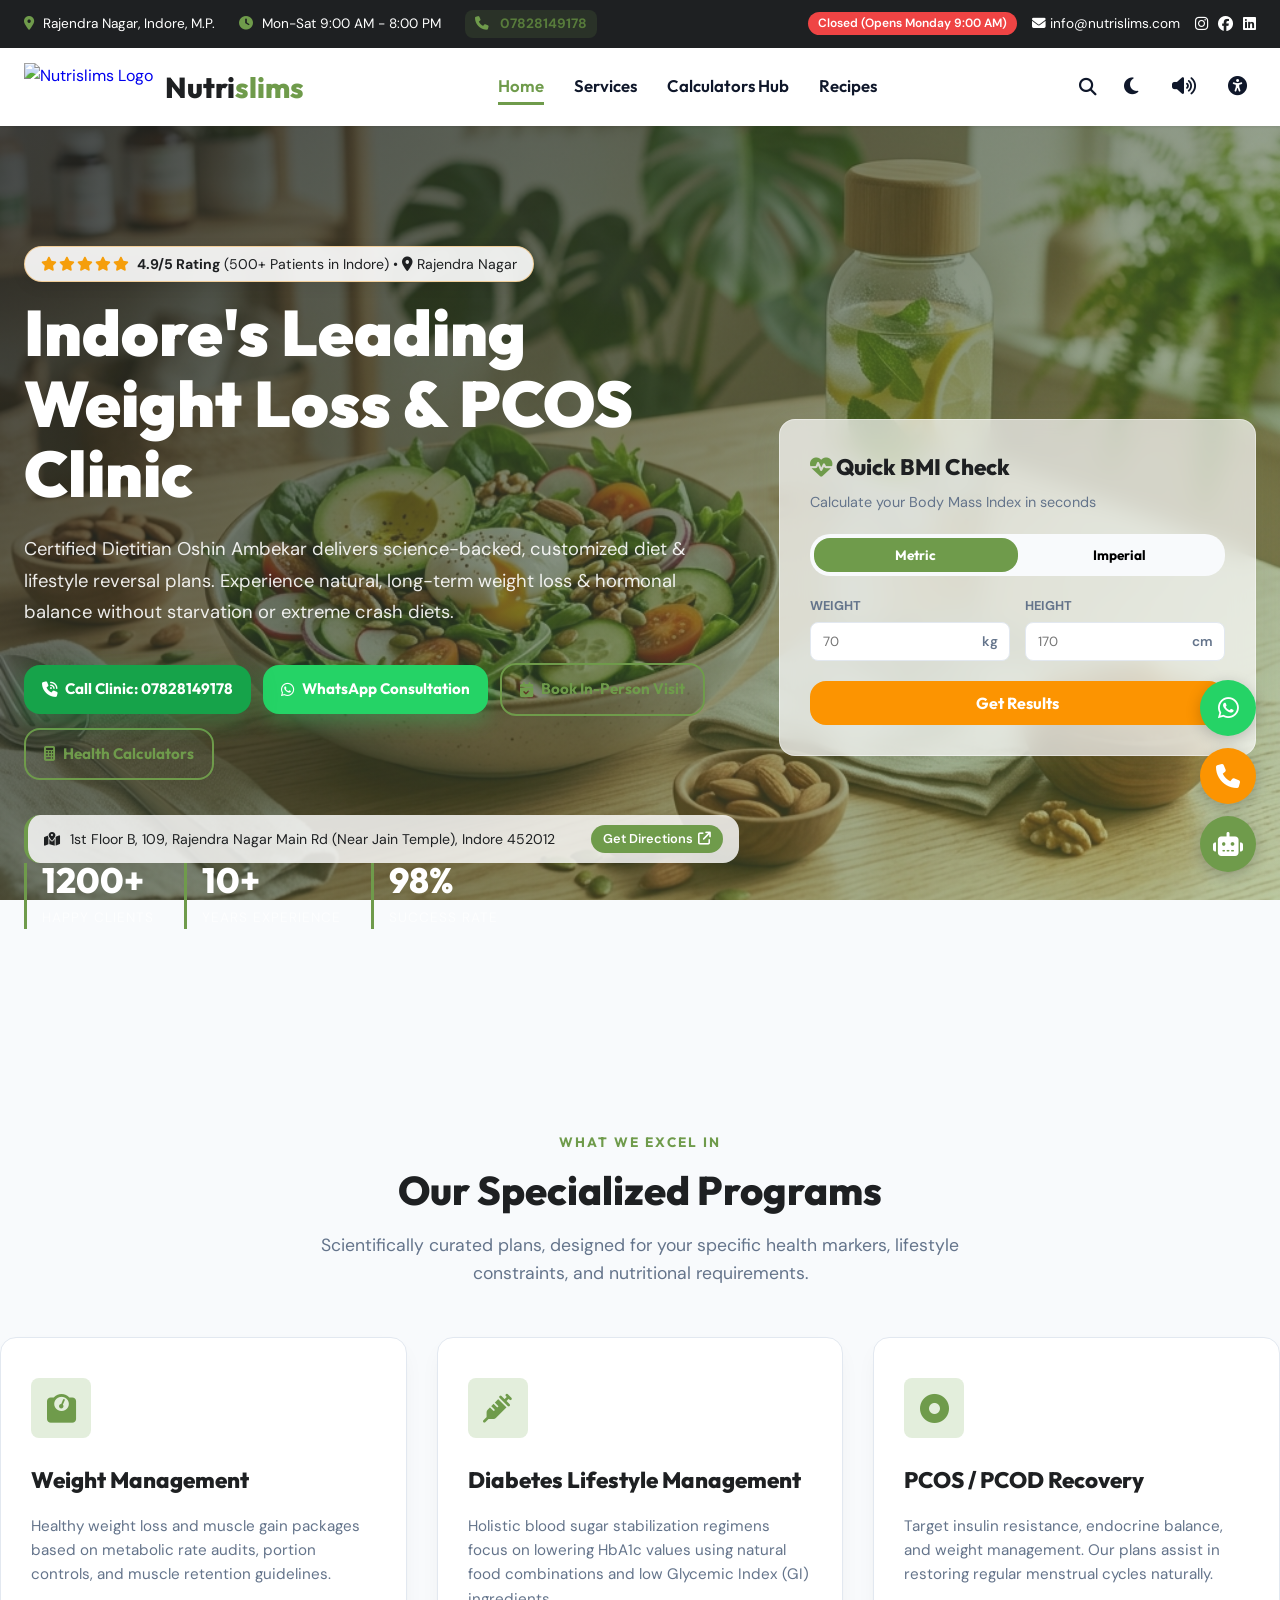
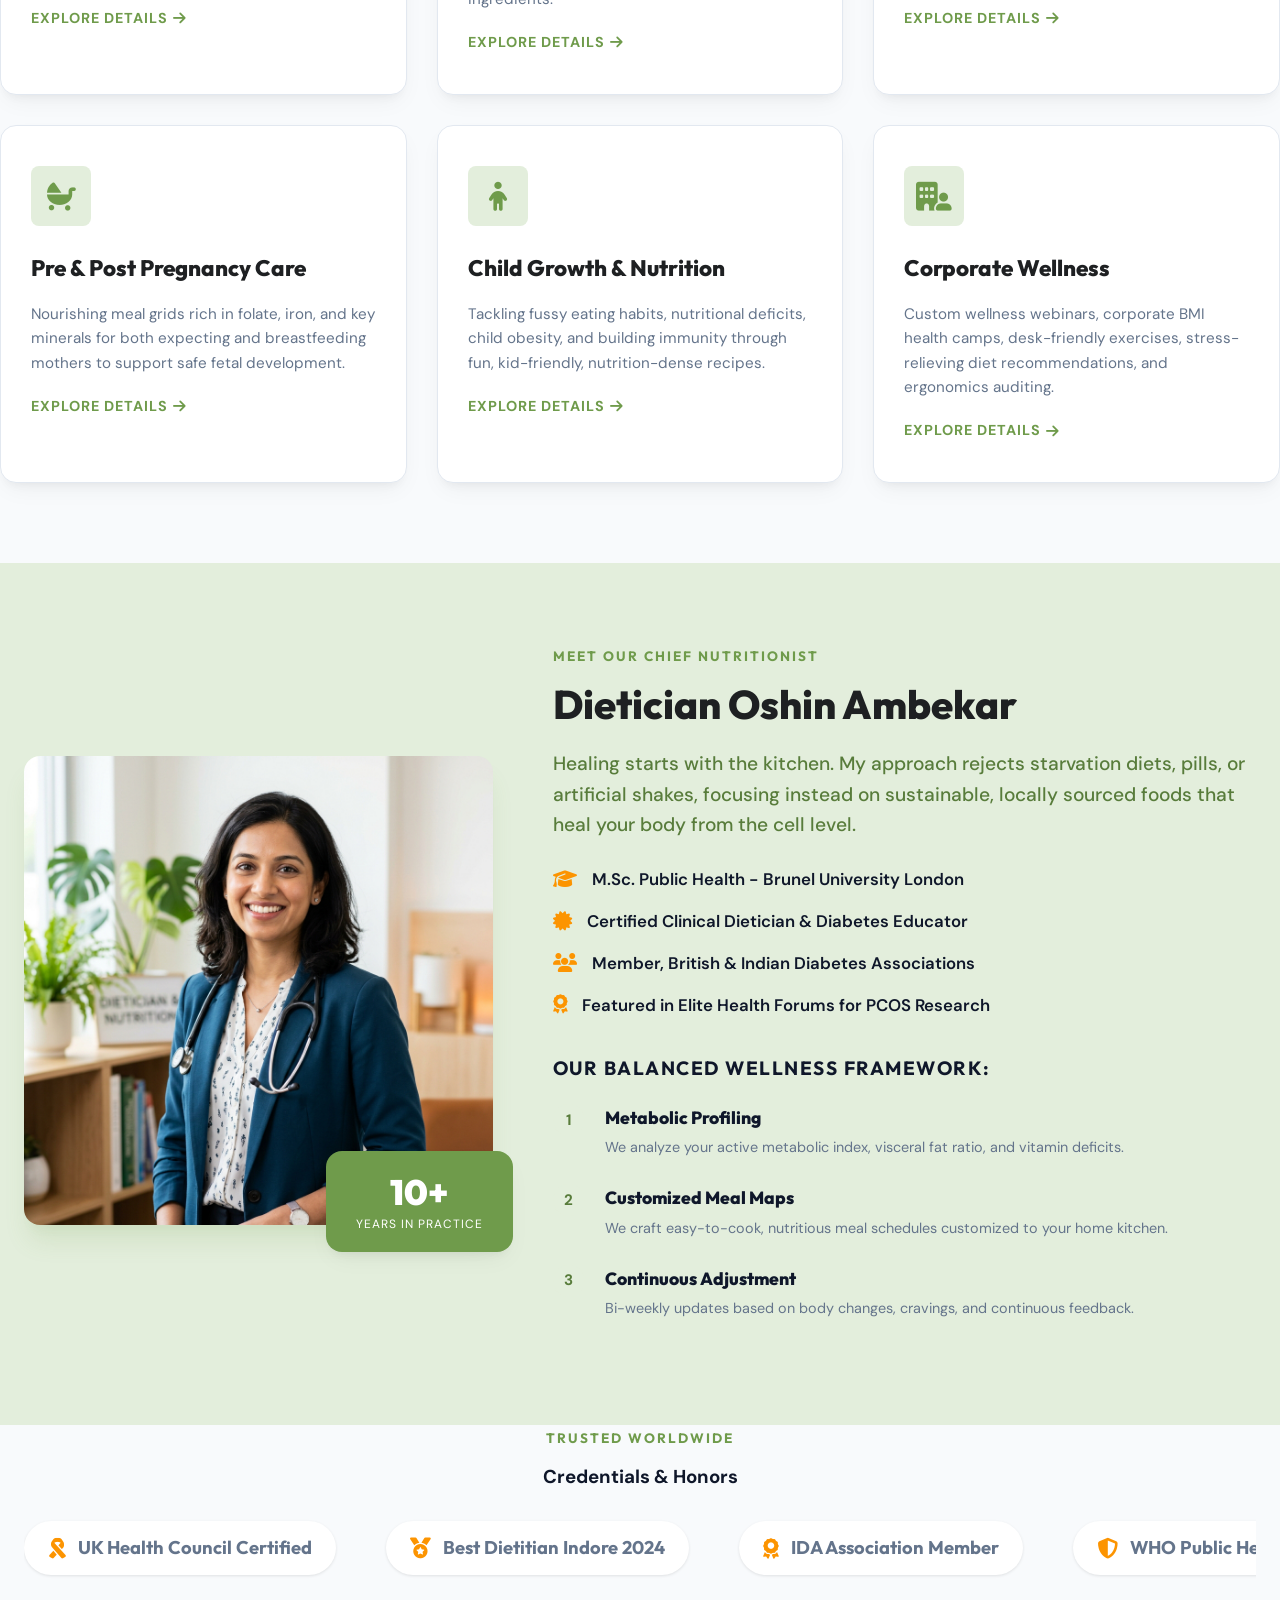
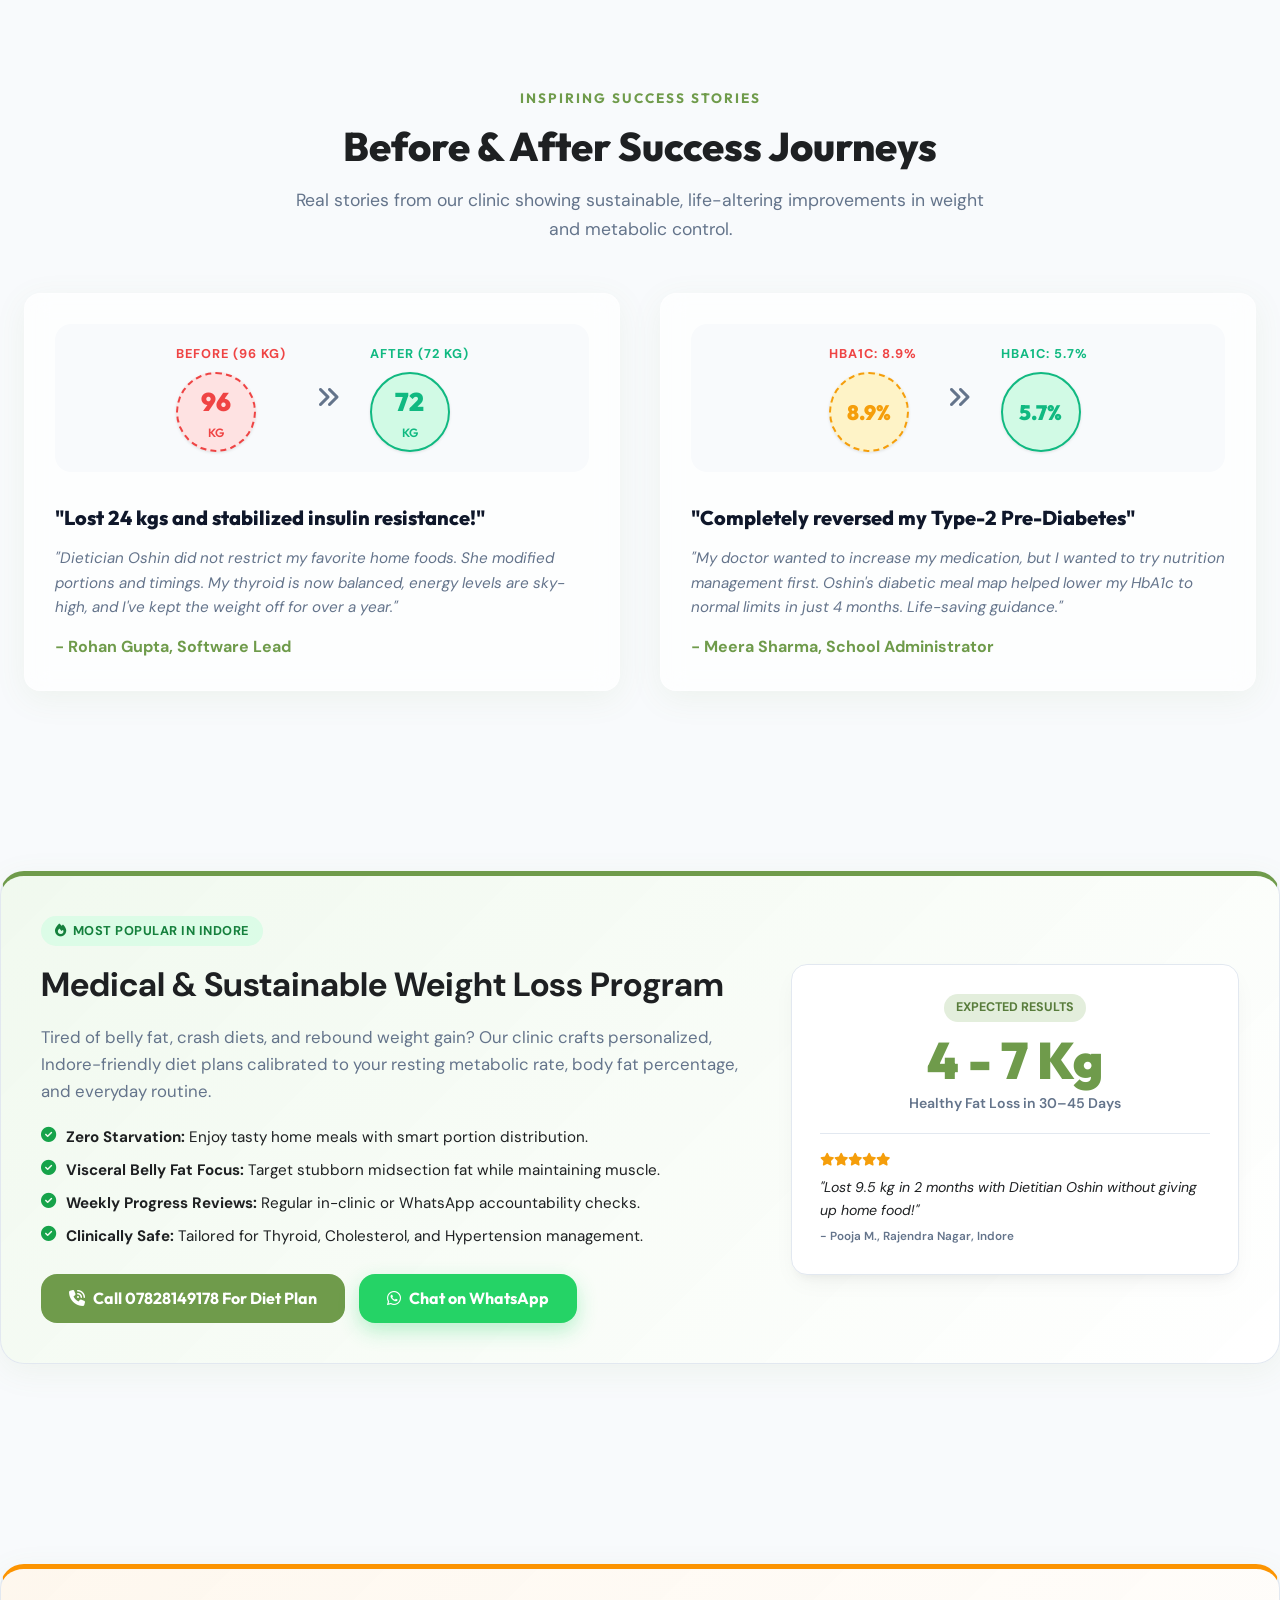
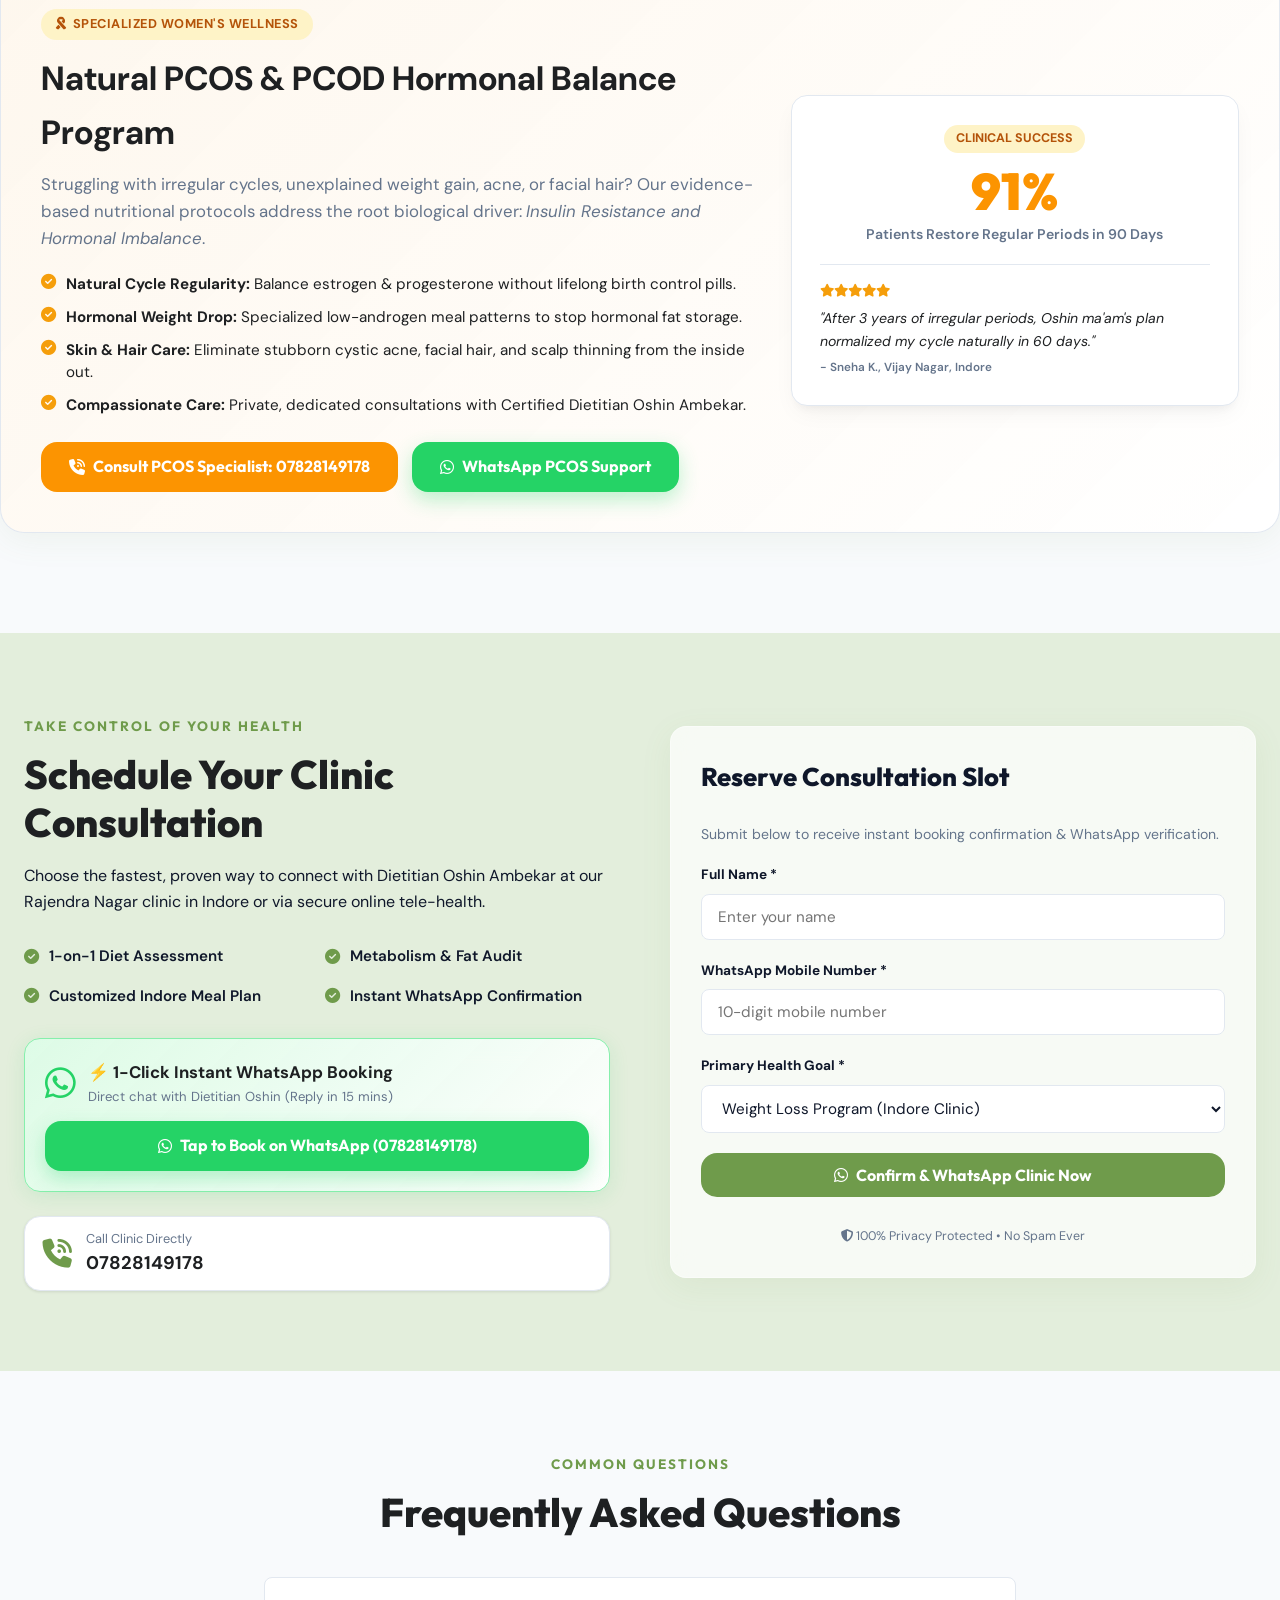
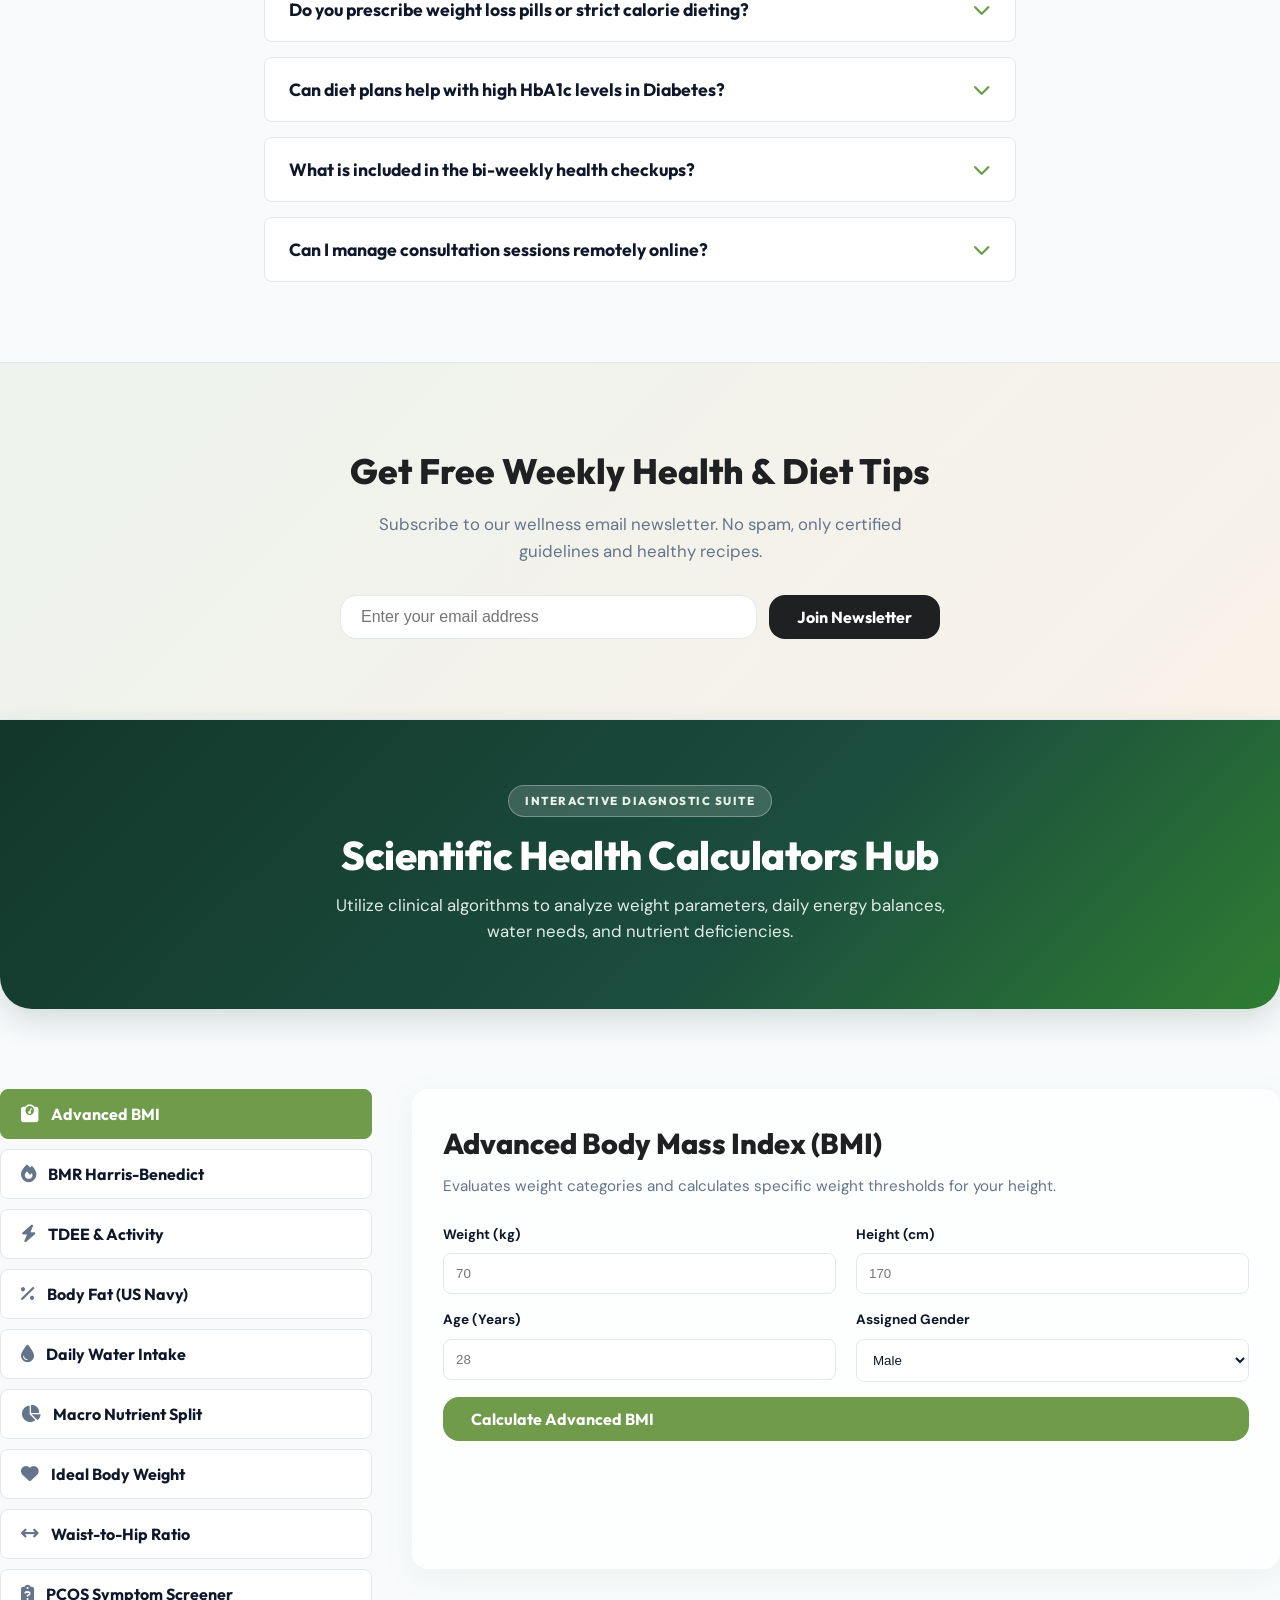
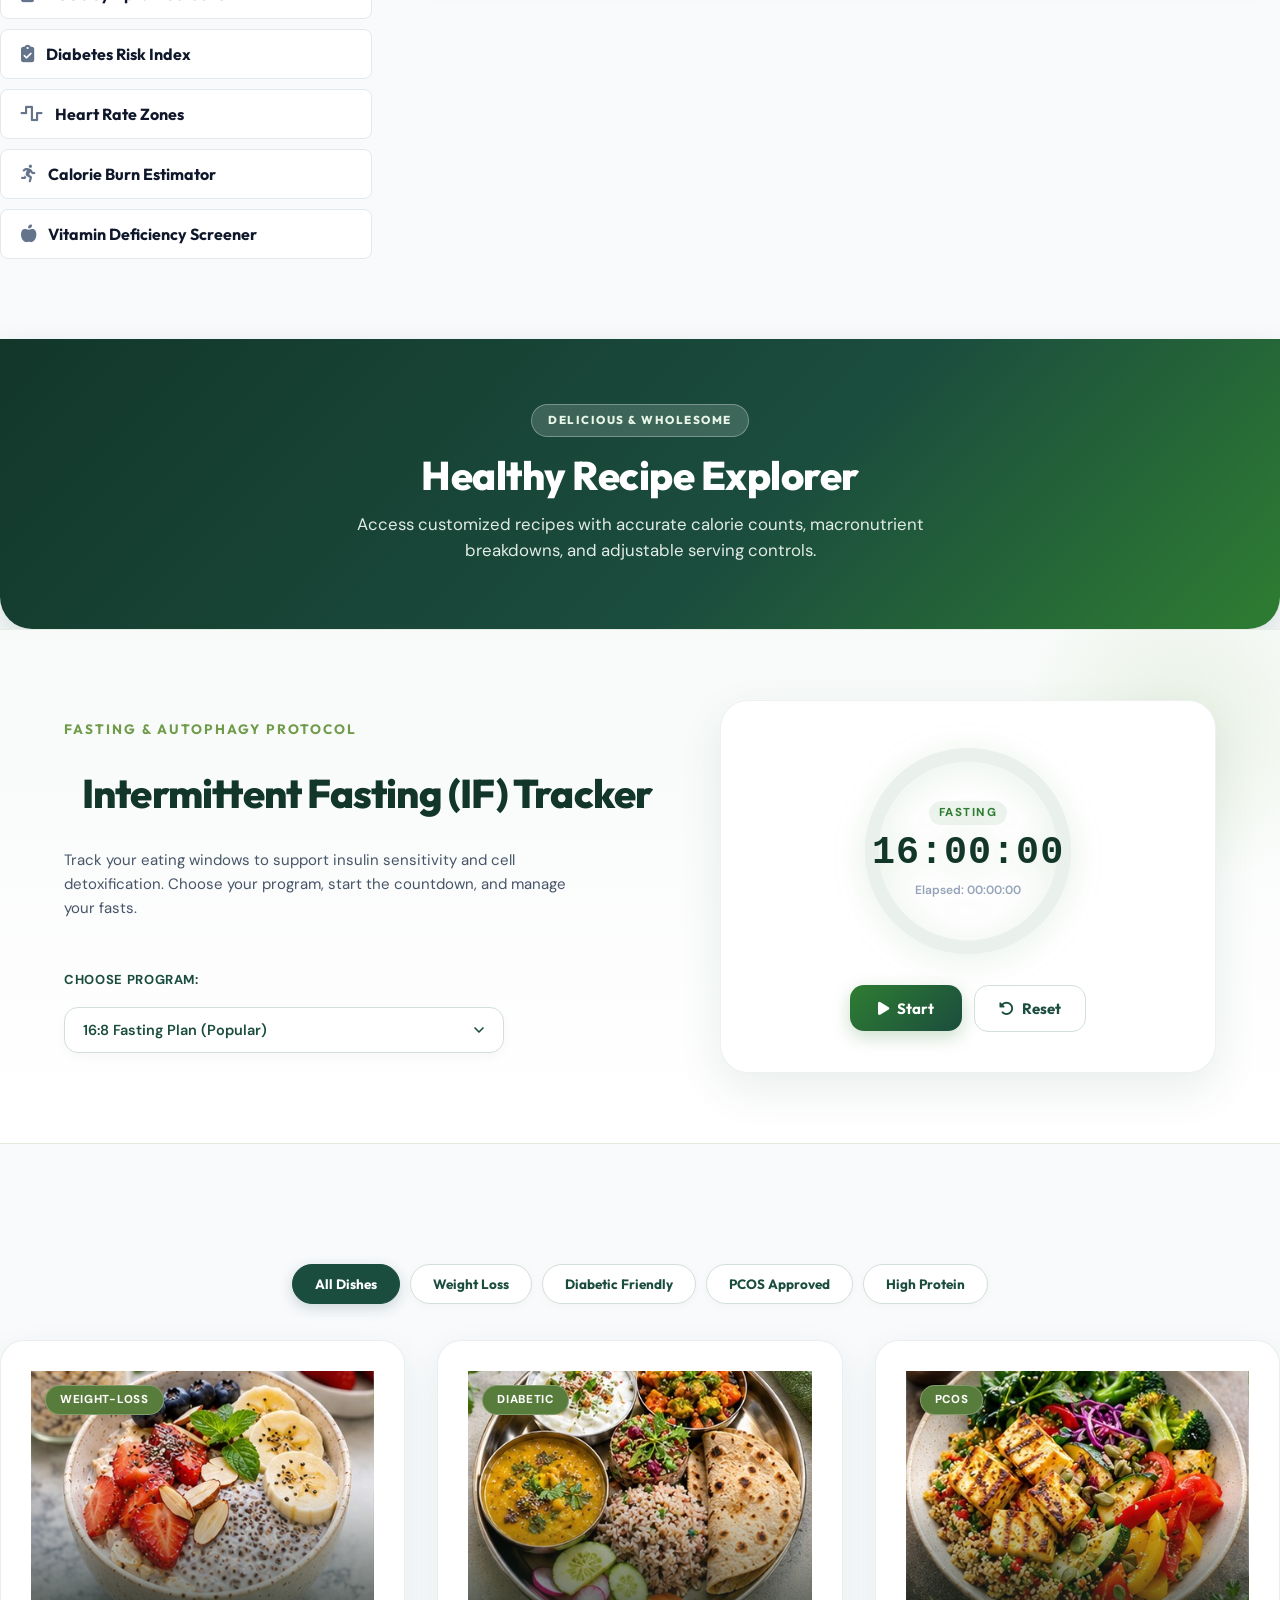
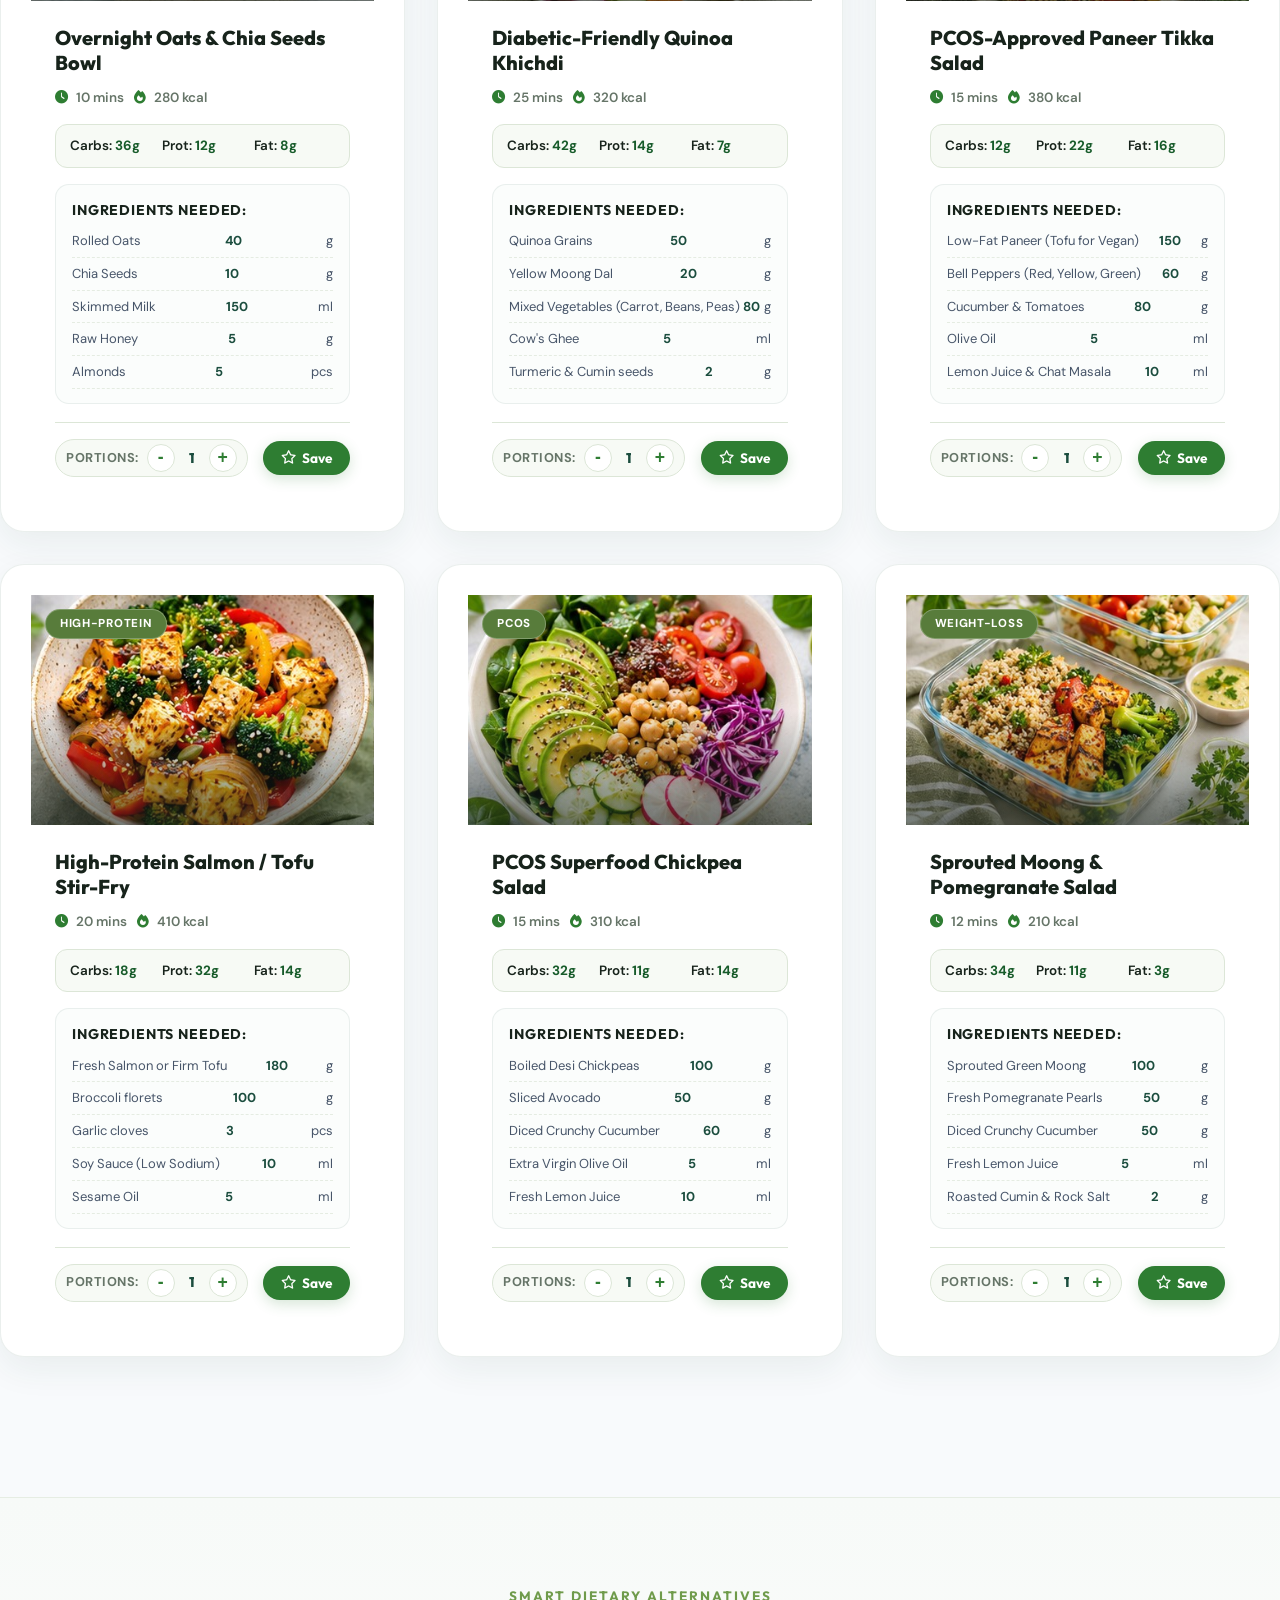
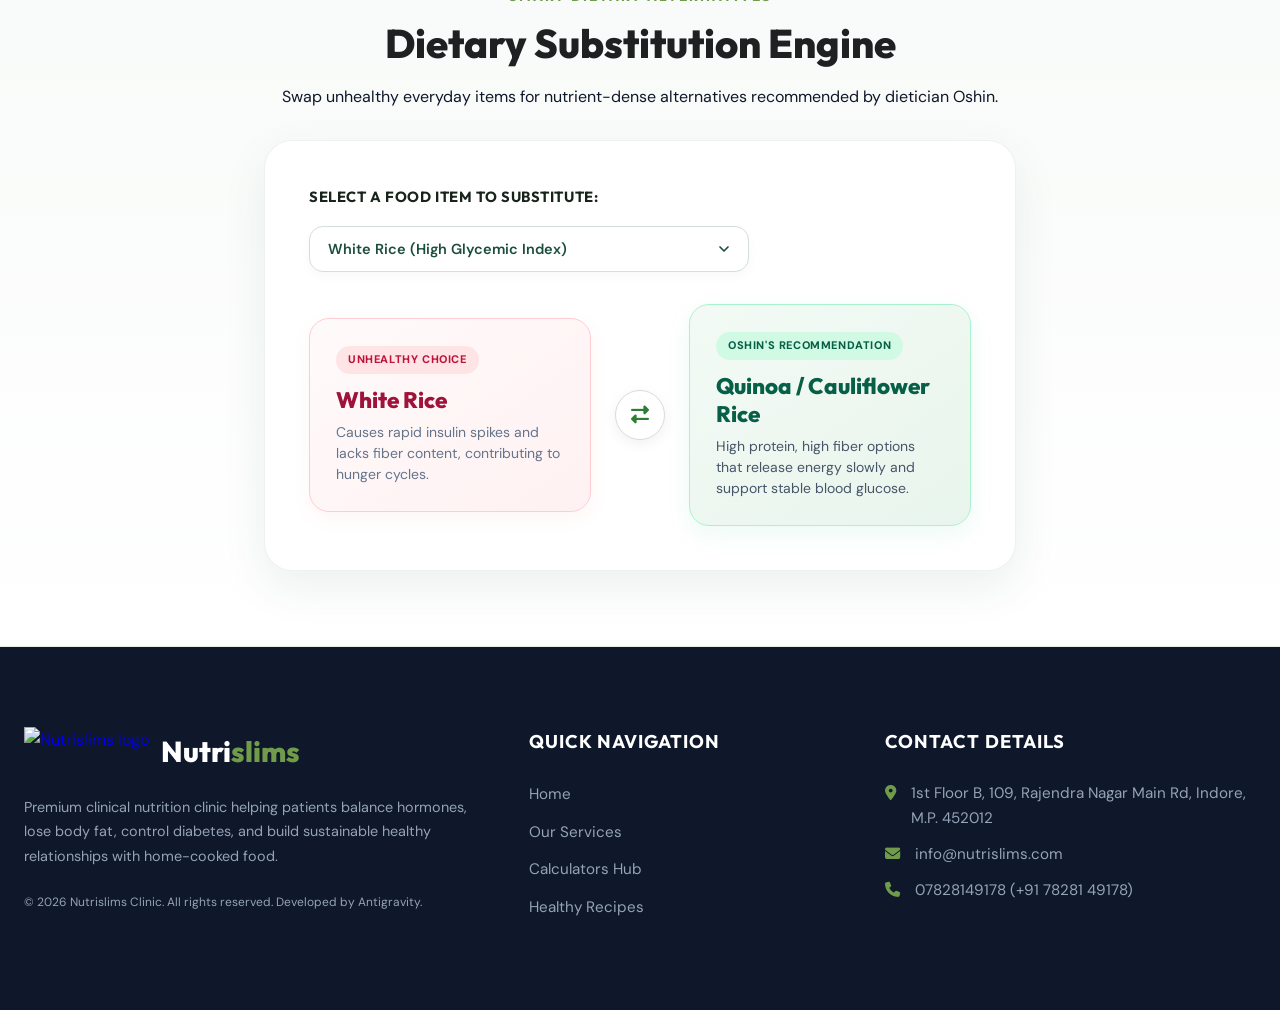
==== commit a0c1cd64: "Deploy v3.2.0: Remove Nutrislims Client Portal section, header portal button, and navigation links p" ====
--- a/index.html
+++ b/index.html
@@ -18,7 +18,7 @@
     <link rel="preconnect" href="https://fonts.gstatic.com" crossorigin>
     <link href="https://fonts.googleapis.com/css2?family=DM+Sans:ital,opsz,wght@0,9..40,100..1000;1,9..40,100..1000&family=Outfit:wght@100..900&family=Barlow+Condensed:ital,wght@0,100;0,200;0,300;0,400;0,500;0,600;0,700;0,800;0,900;1,100;1,200;1,300;1,400;1,500;1,600;1,700;1,800;1,900&display=swap" rel="stylesheet">
     <link rel="stylesheet" href="https://cdnjs.cloudflare.com/ajax/libs/font-awesome/6.4.0/css/all.min.css">
-    <link rel="stylesheet" href="styles.css?v=3.1.0">
+    <link rel="stylesheet" href="styles.css?v=3.2.0">
 <style id="super-premium-critical-styles">
 /* =================================================================
    NUTRISLIMS SUPER-PREMIUM UX/UI LUXURY DESIGN SYSTEM (v3.1.0)
@@ -683,62 +683,6 @@
   margin: 0 !important;
 }
 
-/* 6. Nutrislims Client Portal Gateway */
-.dashboard-auth-gateway {
-  padding: 80px 20px !important;
-  background: linear-gradient(180deg, #f7faf8 0%, #ffffff 100%) !important;
-}
-
-.auth-card.glass-card {
-  background: #ffffff !important;
-  border-radius: 28px !important;
-  padding: 48px 40px !important;
-  box-shadow: 0 16px 45px rgba(27, 77, 62, 0.08) !important;
-  border: 1px solid rgba(27, 77, 62, 0.08) !important;
-  max-width: 480px !important;
-  margin: 0 auto !important;
-  text-align: center !important;
-}
-
-.auth-card.glass-card input {
-  width: 100% !important;
-  border: 1.5px solid #d4dfd9 !important;
-  border-radius: 12px !important;
-  padding: 13px 16px !important;
-  font-size: 14.5px !important;
-  margin-bottom: 16px !important;
-  box-sizing: border-box !important;
-}
-
-.auth-card.glass-card input:focus {
-  border-color: #2e7d32 !important;
-  box-shadow: 0 0 0 3px rgba(46, 125, 50, 0.15) !important;
-  outline: none !important;
-}
-
-.auth-card.glass-card button.theme-btn {
-  width: 100% !important;
-  background: linear-gradient(135deg, #2e7d32, #1b4d3e) !important;
-  color: #ffffff !important;
-  border-radius: 12px !important;
-  padding: 14px !important;
-  font-weight: 700 !important;
-  font-size: 15px !important;
-  border: none !important;
-  box-shadow: 0 6px 18px rgba(46, 125, 50, 0.22) !important;
-  cursor: pointer !important;
-}
-
-/* Floating Actions Non-Collision Positioning */
-.floating-triggers-hub {
-  position: fixed !important;
-  bottom: 28px !important;
-  right: 24px !important;
-  display: flex !important;
-  flex-direction: column !important;
-  gap: 12px !important;
-  z-index: 99 !important;
-}
 </style>
   <style id="section-heading-shield">
     /* Fluid Responsive Section Headings - Zero Clipping Across 320px-1440px */
@@ -850,7 +794,6 @@
                 <a href="#services" class="nav-link" data-target="services-section">Services</a>
                 <a href="#tools" class="nav-link" data-target="tools-section">Calculators Hub</a>
                 <a href="#recipes" class="nav-link" data-target="recipes-section">Recipes</a>
-                <a href="#dashboard" class="nav-link" data-target="dashboard-section" id="nav-dashboard-link">Client Portal</a>
             </nav>
             
             <div class="navbar-actions">
@@ -871,8 +814,6 @@
                 <button id="accessibility-toggle" class="icon-action-btn" title="High Contrast Mode" aria-label="Toggle Accessibility Contrast">
                     <i class="fa-solid fa-universal-access"></i>
                 </button>
-                
-                <button class="theme-btn primary-btn btn-sm" id="header-portal-btn"><i class="fa-solid fa-user-lock"></i> Portal Login</button>
             </div>
             
             <button class="mobile-nav-toggle" id="menu-toggle-btn" aria-label="Toggle Menu">
@@ -2053,391 +1994,7 @@
             </div>
         </section>
 
-        <!-- ==================== CLIENT DASHBOARD PORTAL ==================== -->
-        <section id="dashboard-section" class="app-page">
-            
-            <!-- 1. Simulated Login Screen -->
-            <div class="dashboard-auth-gateway" id="dashboard-logged-out">
-                <div class="auth-card glass-card text-center">
-                    <div class="auth-icon"><i class="fa-solid fa-shield-halved"></i></div>
-                    <h2>Nutrislims Client Portal</h2>
-                    <p>Enter your patient portal details to access weight graphs, hydration trackers, calorie logs, and print your customized diet sheets.</p>
-                    
-                    <form id="client-login-form" class="auth-form text-left">
-                        <div class="form-group-single">
-                            <label for="login-email">Patient ID or Email</label>
-                            <input type="text" id="login-email" value="oshin@nutrislims.com" placeholder="oshin@nutrislims.com" required>
-                        </div>
-                        <div class="form-group-single">
-                            <label for="login-pass">Access Code</label>
-                            <input type="password" id="login-pass" value="portal123" placeholder="••••••••" required>
-                        </div>
-                        <button type="submit" class="theme-btn primary-btn w-full">Sign In to Dashboard</button>
-                    </form>
-                    <p class="auth-help-txt">Demo ID: <code>oshin@nutrislims.com</code> & Code: <code>portal123</code></p>
-                </div>
-            </div>
-
-            <!-- 2. Main Authenticated Dashboard -->
-            <div class="dashboard-client-console hidden" id="dashboard-logged-in">
-                
-                <!-- Dashboard Welcome Banner -->
-                <div class="dashboard-welcome-strip">
-                    <div class="welcome-left">
-                        <h2>Welcome back, <span id="client-user-name">Oshin</span>!</h2>
-                        <p>Patient ID: <strong id="client-user-id">NS-4982</strong> | Plan Level: <strong>Premium Clinical</strong></p>
-                    </div>
-                    <div class="welcome-actions">
-                        <button class="theme-btn outline-btn btn-sm" id="btn-show-settings"><i class="fa-solid fa-gear"></i> Targets</button>
-                        <button class="theme-btn accent-btn btn-sm" id="btn-generate-pdf"><i class="fa-solid fa-file-pdf"></i> Save PDF Report</button>
-                        <button class="theme-btn dark-btn btn-sm" id="dashboard-logout-btn"><i class="fa-solid fa-sign-out"></i> Log Out</button>
-                    </div>
-                </div>
-
-                <!-- Daily Status Rings Summary Grid -->
-                <div class="dashboard-summary-grid">
-                    <div class="metric-progress-card glass-card">
-                        <div class="card-title-row">
-                            <h3>Calorie Target</h3>
-                            <i class="fa-solid fa-cookie-bite"></i>
-                        </div>
-                        <div class="progress-ring-block">
-                            <svg class="progress-ring-svg" width="100" height="100">
-                                <circle cx="50" cy="50" r="42" class="ring-bg"></circle>
-                                <circle cx="50" cy="50" r="42" class="ring-fill-pct" id="ring-calories-fill"></circle>
-                            </svg>
-                            <div class="ring-inner-val">
-                                <span class="num-lbl" id="dash-cal-logged">0</span>
-                                <span class="unit-lbl">/ <span id="dash-cal-target">1600</span> kcal</span>
-                            </div>
-                        </div>
-                        <p class="summary-card-footer">Remaining: <strong id="dash-cal-rem">1600</strong> kcal</p>
-                    </div>
-
-                    <div class="metric-progress-card glass-card">
-                        <div class="card-title-row">
-                            <h3>Hydration Progress</h3>
-                            <i class="fa-solid fa-glass-water"></i>
-                        </div>
-                        <div class="progress-ring-block">
-                            <svg class="progress-ring-svg" width="100" height="100">
-                                <circle cx="50" cy="50" r="42" class="ring-bg"></circle>
-                                <circle cx="50" cy="50" r="42" class="ring-fill-pct" id="ring-water-fill"></circle>
-                            </svg>
-                            <div class="ring-inner-val">
-                                <span class="num-lbl" id="dash-water-logged">0.0</span>
-                                <span class="unit-lbl">/ <span id="dash-water-target">2.5</span> L</span>
-                            </div>
-                        </div>
-                        <div class="water-button-controls">
-                            <button class="theme-btn btn-xs outline-btn" id="btn-add-water"><i class="fa-solid fa-plus"></i> 250ml Glass</button>
-                            <button class="theme-btn btn-xs outline-btn" id="btn-clear-water"><i class="fa-solid fa-rotate-left"></i> Reset</button>
-                        </div>
-                    </div>
-
-                    <div class="metric-progress-card glass-card">
-                        <div class="card-title-row">
-                            <h3>Sleep Tracker</h3>
-                            <i class="fa-solid fa-bed"></i>
-                        </div>
-                        <div class="progress-ring-block">
-                            <svg class="progress-ring-svg" width="100" height="100">
-                                <circle cx="50" cy="50" r="42" class="ring-bg"></circle>
-                                <circle cx="50" cy="50" r="42" class="ring-fill-pct" id="ring-sleep-fill"></circle>
-                            </svg>
-                            <div class="ring-inner-val">
-                                <span class="num-lbl" id="dash-sleep-logged">0</span>
-                                <span class="unit-lbl">/ <span id="dash-sleep-target">8</span> hrs</span>
-                            </div>
-                        </div>
-                        <div class="sleep-input-controls">
-                            <input type="number" id="sleep-input-val" min="1" max="18" placeholder="8" style="width:50px; text-align:center;">
-                            <button class="theme-btn btn-xs primary-btn" id="btn-log-sleep">Log</button>
-                        </div>
-                    </div>
-
-                    <div class="metric-progress-card glass-card">
-                        <div class="card-title-row">
-                            <h3>Adherence Streak</h3>
-                            <i class="fa-solid fa-fire-flame-curved"></i>
-                        </div>
-                        <div class="streak-score-block">
-                            <h3 id="dash-streak-count">5</h3>
-                            <span>Days Streak</span>
-                        </div>
-                        <p class="summary-card-footer text-center">Maintain your meal controls to boost your streak!</p>
-                    </div>
-                </div>
-
-                <!-- Targets Configuration Panel (Hidden by default, toggled via Settings) -->
-                <div class="settings-targets-modal glass-card hidden" id="settings-targets-panel">
-                    <h3>Configure Health Targets</h3>
-                    <div class="form-group-split">
-                        <div class="form-group-single">
-                            <label for="set-cal-target">Daily Calorie Target (kcal)</label>
-                            <input type="number" id="set-cal-target" min="800" max="5000" value="1600">
-                        </div>
-                        <div class="form-group-single">
-                            <label for="set-water-target">Hydration Target (Liters)</label>
-                            <input type="number" id="set-water-target" min="1.0" max="6.0" step="0.1" value="2.5">
-                        </div>
-                        <div class="form-group-single">
-                            <label for="set-sleep-target">Sleep Target (Hours)</label>
-                            <input type="number" id="set-sleep-target" min="4" max="12" value="8">
-                        </div>
-                    </div>
-                    <button class="theme-btn primary-btn btn-sm" id="btn-save-targets">Save Targets</button>
-                </div>
-
-                <!-- Interactive Weight Chart and Calorie Logger -->
-                <div class="console-body-layout">
-                    
-                    <!-- Left Side: Calorie log lists and trackers -->
-                    <div class="console-column-left">
-                        
-                        <!-- Food Logger Card -->
-                        <div class="console-widget glass-card">
-                            <h3><i class="fa-solid fa-utensils"></i> Daily Calorie Food Logger</h3>
-                            <p>Select meals and log calories dynamically to monitor energy balance.</p>
-                            <div class="food-logger-inputs">
-                                <div class="form-group-split">
-                                    <div class="form-group-single">
-                                        <label for="food-meal-type">Meal Slot</label>
-                                        <select id="food-meal-type">
-                                            <option value="Breakfast">Breakfast</option>
-                                            <option value="Lunch">Lunch</option>
-                                            <option value="Dinner">Dinner</option>
-                                            <option value="Snack">Snack</option>
-                                        </select>
-                                    </div>
-                                    <div class="form-group-single">
-                                        <label for="food-select-preset">Preset Menu Options</label>
-                                        <select id="food-select-preset">
-                                            <option value="custom">-- Enter custom values --</option>
-                                            <option value="Oats Chia Bowl" data-c="280">Oats & Chia Bowl (280 kcal)</option>
-                                            <option value="Quinoa Khichdi" data-c="320">Quinoa Vegetable Khichdi (320 kcal)</option>
-                                            <option value="Paneer Tikka Salad" data-c="380">Paneer Tikka Salad (380 kcal)</option>
-                                            <option value="Mixed Fruit Bowl" data-c="120">Mixed Fruit Bowl (120 kcal)</option>
-                                            <option value="Multigrain Roti & Daal" data-c="420">Multigrain Roti & Daal (420 kcal)</option>
-                                        </select>
-                                    </div>
-                                </div>
-                                
-                                <div class="form-group-split" id="custom-food-inputs">
-                                    <div class="form-group-single">
-                                        <label for="food-custom-name">Food Name</label>
-                                        <input type="text" id="food-custom-name" placeholder="E.g., Almonds">
-                                    </div>
-                                    <div class="form-group-single">
-                                        <label for="food-custom-cal">Calories (kcal)</label>
-                                        <input type="number" id="food-custom-cal" placeholder="150" min="0">
-                                    </div>
-                                </div>
-                                <button class="theme-btn primary-btn mt-3 w-full" id="btn-log-food">Add Food Item</button>
-                            </div>
-
-                            <!-- Logged items list -->
-                            <div class="logged-foods-wrapper">
-                                <h4>Food Items Logged Today</h4>
-                                <ul class="logged-items-list" id="logged-foods-list">
-                                    <li class="empty-log-msg">No foods logged yet. Fill out the form above to populate the tracker.</li>
-                                </ul>
-                            </div>
-                        </div>
-
-                        <!-- Weekly Meal Planner -->
-                        <div class="console-widget glass-card">
-                            <h3><i class="fa-solid fa-calendar-days"></i> Customized Weekly Meal Grid</h3>
-                            <p>Verify your bi-weekly diet framework prescribed by Dietician Oshin.</p>
-                            <div class="planner-table-container">
-                                <table class="planner-grid-table">
-                                    <thead>
-                                        <tr>
-                                            <th>Day</th>
-                                            <th>Breakfast (8:30 AM)</th>
-                                            <th>Lunch (1:30 PM)</th>
-                                            <th>Evening Snack</th>
-                                            <th>Dinner (8:00 PM)</th>
-                                        </tr>
-                                    </thead>
-                                    <tbody>
-                                        <tr>
-                                            <td><strong>Monday</strong></td>
-                                            <td>Chia Seeds + Oats Bowl</td>
-                                            <td>Brown Rice + Palak Daal + Cucumber</td>
-                                            <td>Green Tea + Walnuts</td>
-                                            <td>Paneer Salad + Sautéed Veggies</td>
-                                        </tr>
-                                        <tr>
-                                            <td><strong>Tuesday</strong></td>
-                                            <td>Moong Daal Chilla + Curd</td>
-                                            <td>Quinoa Khichdi + Roasted Papad</td>
-                                            <td>Roasted Makhana</td>
-                                            <td>Sautéed Tofu + Vegetable Soup</td>
-                                        </tr>
-                                        <tr>
-                                            <td><strong>Wednesday</strong></td>
-                                            <td>Boiled Eggs / Sprouts Salad</td>
-                                            <td>Multigrain Chapati + Methi Sabzi</td>
-                                            <td>Buttermilk / Almonds</td>
-                                            <td>Baked Salmon / Paneer Bhurji</td>
-                                        </tr>
-                                        <tr>
-                                            <td><strong>Thursday</strong></td>
-                                            <td>Chia Seeds + Oats Bowl</td>
-                                            <td>Brown Rice + Palak Daal + Salad</td>
-                                            <td>Green Tea + Cashews</td>
-                                            <td>Sautéed Chicken / Paneer Wrap</td>
-                                        </tr>
-                                        <tr>
-                                            <td><strong>Friday</strong></td>
-                                            <td>Moong Daal Chilla + Curd</td>
-                                            <td>Quinoa Khichdi + Salad</td>
-                                            <td>Roasted Makhana</td>
-                                            <td>Paneer Salad + Veggie Soup</td>
-                                        </tr>
-                                        <tr>
-                                            <td><strong>Saturday</strong></td>
-                                            <td>Fruit & Nut Porridge</td>
-                                            <td>Multigrain Chapati + Gobi Sabzi</td>
-                                            <td>Sprouts Mix</td>
-                                            <td>Sautéed Tofu + Stir-fried Veg</td>
-                                        </tr>
-                                        <tr>
-                                            <td><strong>Sunday</strong></td>
-                                            <td>Cheat Meal (Portion Controlled)</td>
-                                            <td>Brown Rice + Dal Fry + Salad</td>
-                                            <td>Fruit Salad</td>
-                                            <td>Light Veg Soup + Multigrain Roti</td>
-                                        </tr>
-                                    </tbody>
-                                </table>
-                            </div>
-                            <div class="planner-actions mt-3">
-                                <button class="theme-btn btn-sm primary-btn" id="btn-generate-groceries"><i class="fa-solid fa-list-check"></i> Generate Shopping Checklist</button>
-                            </div>
-                            
-                            <!-- Grocery list wrapper -->
-                            <div class="grocery-list-display glass-card mt-3 hidden" id="grocery-list-panel">
-                                <div class="grocery-header">
-                                    <h4>Auto-Generated Shopping List</h4>
-                                    <button class="icon-action-btn close-btn" id="btn-close-grocery" aria-label="Close Grocery List"><i class="fa-solid fa-times"></i></button>
-                                </div>
-                                <ul id="grocery-items-ul">
-                                    <li><input type="checkbox" id="g1"> <label for="g1">Chia Seeds (200g)</label></li>
-                                    <li><input type="checkbox" id="g2"> <label for="g2">Organic Rolled Oats (1kg)</label></li>
-                                    <li><input type="checkbox" id="g3"> <label for="g3">Paneer / Organic Tofu (1.5kg)</label></li>
-                                    <li><input type="checkbox" id="g4"> <label for="g4">Brown Rice / Quinoa grains (2kg)</label></li>
-                                    <li><input type="checkbox" id="g5"> <label for="g5">Fresh spinach & assorted greens</label></li>
-                                    <li><input type="checkbox" id="g6"> <label for="g6">Mixed nuts (Walnuts, Almonds)</label></li>
-                                    <li><input type="checkbox" id="g7"> <label for="g7">Makhana / Foxnuts (200g)</label></li>
-                                </ul>
-                            </div>
-                        </div>
-                    </div>
-                    
-                    <!-- Right Side: Weight interactive tracker and uploads -->
-                    <div class="console-column-right">
-                        
-                        <!-- Dynamic Weight Analytics Card -->
-                        <div class="console-widget glass-card">
-                            <h3><i class="fa-solid fa-chart-line"></i> Interactive Weight Tracker</h3>
-                            <p>Bi-weekly progress indicators based on clinic evaluations.</p>
-                            
-                            <!-- SVG Chart -->
-                            <div class="svg-chart-container">
-                                <svg class="weight-svg-chart" viewBox="0 0 500 220" id="weight-svg-chart">
-                                    <!-- Grid lines -->
-                                    <line x1="40" y1="20" x2="480" y2="20" class="chart-grid-line"></line>
-                                    <line x1="40" y1="70" x2="480" y2="70" class="chart-grid-line"></line>
-                                    <line x1="40" y1="120" x2="480" y2="120" class="chart-grid-line"></line>
-                                    <line x1="40" y1="170" x2="480" y2="170" class="chart-grid-line"></line>
-                                    
-                                    <!-- Axes -->
-                                    <line x1="40" y1="20" x2="40" y2="180" class="chart-axis-line"></line>
-                                    <line x1="40" y1="180" x2="480" y2="180" class="chart-axis-line"></line>
-                                    
-                                    <!-- Labels -->
-                                    <text x="15" y="25" class="chart-lbl-txt">95</text>
-                                    <text x="15" y="75" class="chart-lbl-txt">85</text>
-                                    <text x="15" y="125" class="chart-lbl-txt">75</text>
-                                    <text x="15" y="175" class="chart-lbl-txt">65</text>
-                                    
-                                    <text x="60" y="195" class="chart-lbl-txt">Wk 1</text>
-                                    <text x="140" y="195" class="chart-lbl-txt">Wk 3</text>
-                                    <text x="220" y="195" class="chart-lbl-txt">Wk 5</text>
-                                    <text x="300" y="195" class="chart-lbl-txt">Wk 7</text>
-                                    <text x="380" y="195" class="chart-lbl-txt">Wk 9</text>
-                                    <text x="460" y="195" class="chart-lbl-txt">Wk 11</text>
-
-                                    <!-- Trend lines & dots (Loaded dynamically via JS) -->
-                                    <path d="M 60 40 L 140 70 L 220 95 L 300 110 L 380 120 L 460 140" class="chart-trend-line" fill="none" id="chart-path-line"></path>
-                                    <g id="chart-dots-group">
-                                        <circle cx="60" cy="40" r="5" class="chart-dot"></circle>
-                                        <circle cx="140" cy="70" r="5" class="chart-dot"></circle>
-                                        <circle cx="220" cy="95" r="5" class="chart-dot"></circle>
-                                        <circle cx="300" cy="110" r="5" class="chart-dot"></circle>
-                                        <circle cx="380" cy="120" r="5" class="chart-dot"></circle>
-                                        <circle cx="460" cy="140" r="5" class="chart-dot"></circle>
-                                    </g>
-                                </svg>
-                            </div>
-                            
-                            <!-- Input new weight logs -->
-                            <div class="log-weight-form-wrapper">
-                                <h4>Log Weight Check</h4>
-                                <div class="form-group-split">
-                                    <input type="number" id="input-log-weight-val" placeholder="Weight in kg" min="30" max="250" step="0.1">
-                                    <button class="theme-btn primary-btn btn-sm" id="btn-log-weight">Log Check</button>
-                                </div>
-                            </div>
-                        </div>
-
-                        <!-- Workout tracker -->
-                        <div class="console-widget glass-card">
-                            <h3><i class="fa-solid fa-person-running"></i> Workout Tracker</h3>
-                            <div class="workout-inputs">
-                                <div class="form-group-split">
-                                    <input type="text" id="workout-name-input" placeholder="Yoga / Walking">
-                                    <input type="number" id="workout-calories-input" placeholder="250 kcal" min="0">
-                                </div>
-                                <button class="theme-btn primary-btn btn-sm mt-2 w-full" id="btn-log-workout">Log Workout</button>
-                            </div>
-                            <div class="workout-logs-list mt-3">
-                                <h4>Logged Workouts Today</h4>
-                                <ul id="workout-list-ul">
-                                    <li class="empty-log-msg">No exercises logged today.</li>
-                                </ul>
-                            </div>
-                        </div>
-
-                        <!-- Drag and Drop Health Report Vault -->
-                        <div class="console-widget glass-card">
-                            <h3><i class="fa-solid fa-folder-open"></i> Clinical Report Vault</h3>
-                            <p>Upload your recent blood tests or medical records to share with Oshin.</p>
-                            
-                            <div class="drag-drop-zone" id="report-dropzone">
-                                <i class="fa-solid fa-cloud-arrow-up"></i>
-                                <p>Drag and drop medical PDF here, or <span>browse folders</span></p>
-                                <input type="file" id="report-file-input" class="hidden" accept=".pdf,.png,.jpg">
-                            </div>
-                            
-                            <ul class="uploaded-vault-list" id="report-vault-ul">
-                                <li>
-                                    <div class="report-info"><i class="fa-solid fa-file-pdf"></i> <span>Thyroid_Panel_April.pdf</span></div>
-                                    <span class="report-status-badge success">Verified</span>
-                                </li>
-                                <li>
-                                    <div class="report-info"><i class="fa-solid fa-file-pdf"></i> <span>HbA1c_March_Check.pdf</span></div>
-                                    <span class="report-status-badge success">Verified</span>
-                                </li>
-                            </ul>
-                        </div>
-                    </div>
-                </div>
-            </div>
-        </section>
-    </main>
+        </main>
 
     <!-- FLOATING CHAT ASSISTANT & QUICK BUTTONS -->
     <div class="floating-triggers-hub">
@@ -2551,7 +2108,6 @@
                     <li><a href="#services" class="scroll-to-btn" data-target="home-section">Our Services</a></li>
                     <li><a href="#tools" class="scroll-to-btn" data-target="tools-section">Calculators Hub</a></li>
                     <li><a href="#recipes" class="scroll-to-btn" data-target="recipes-section">Healthy Recipes</a></li>
-                    <li><a href="#dashboard" class="scroll-to-btn" data-target="dashboard-section">Client Portal</a></li>
                 </ul>
             </div>
 
@@ -2582,6 +2138,6 @@
         </a>
     </div>
 
-    <script src="app.js?v=3.1.0"></script>
+    <script src="app.js?v=3.2.0"></script>
 </body>
 </html>
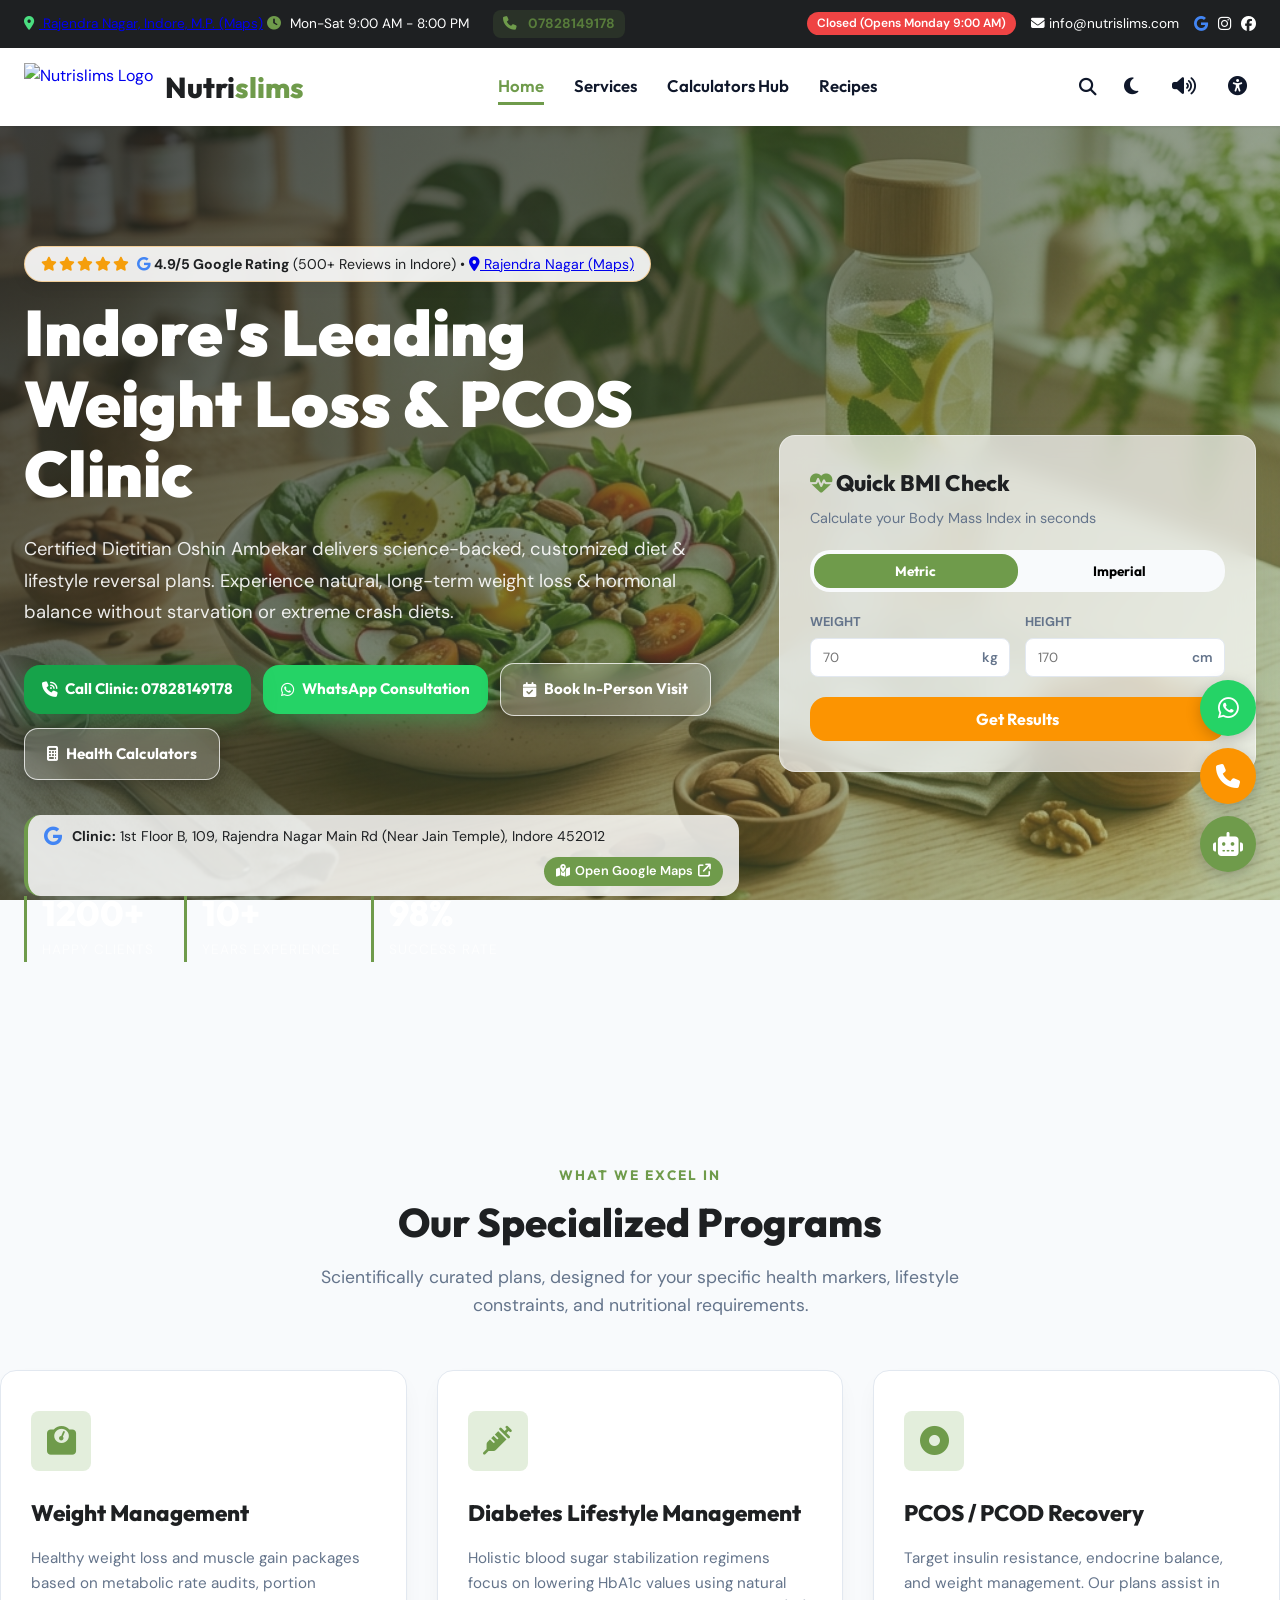
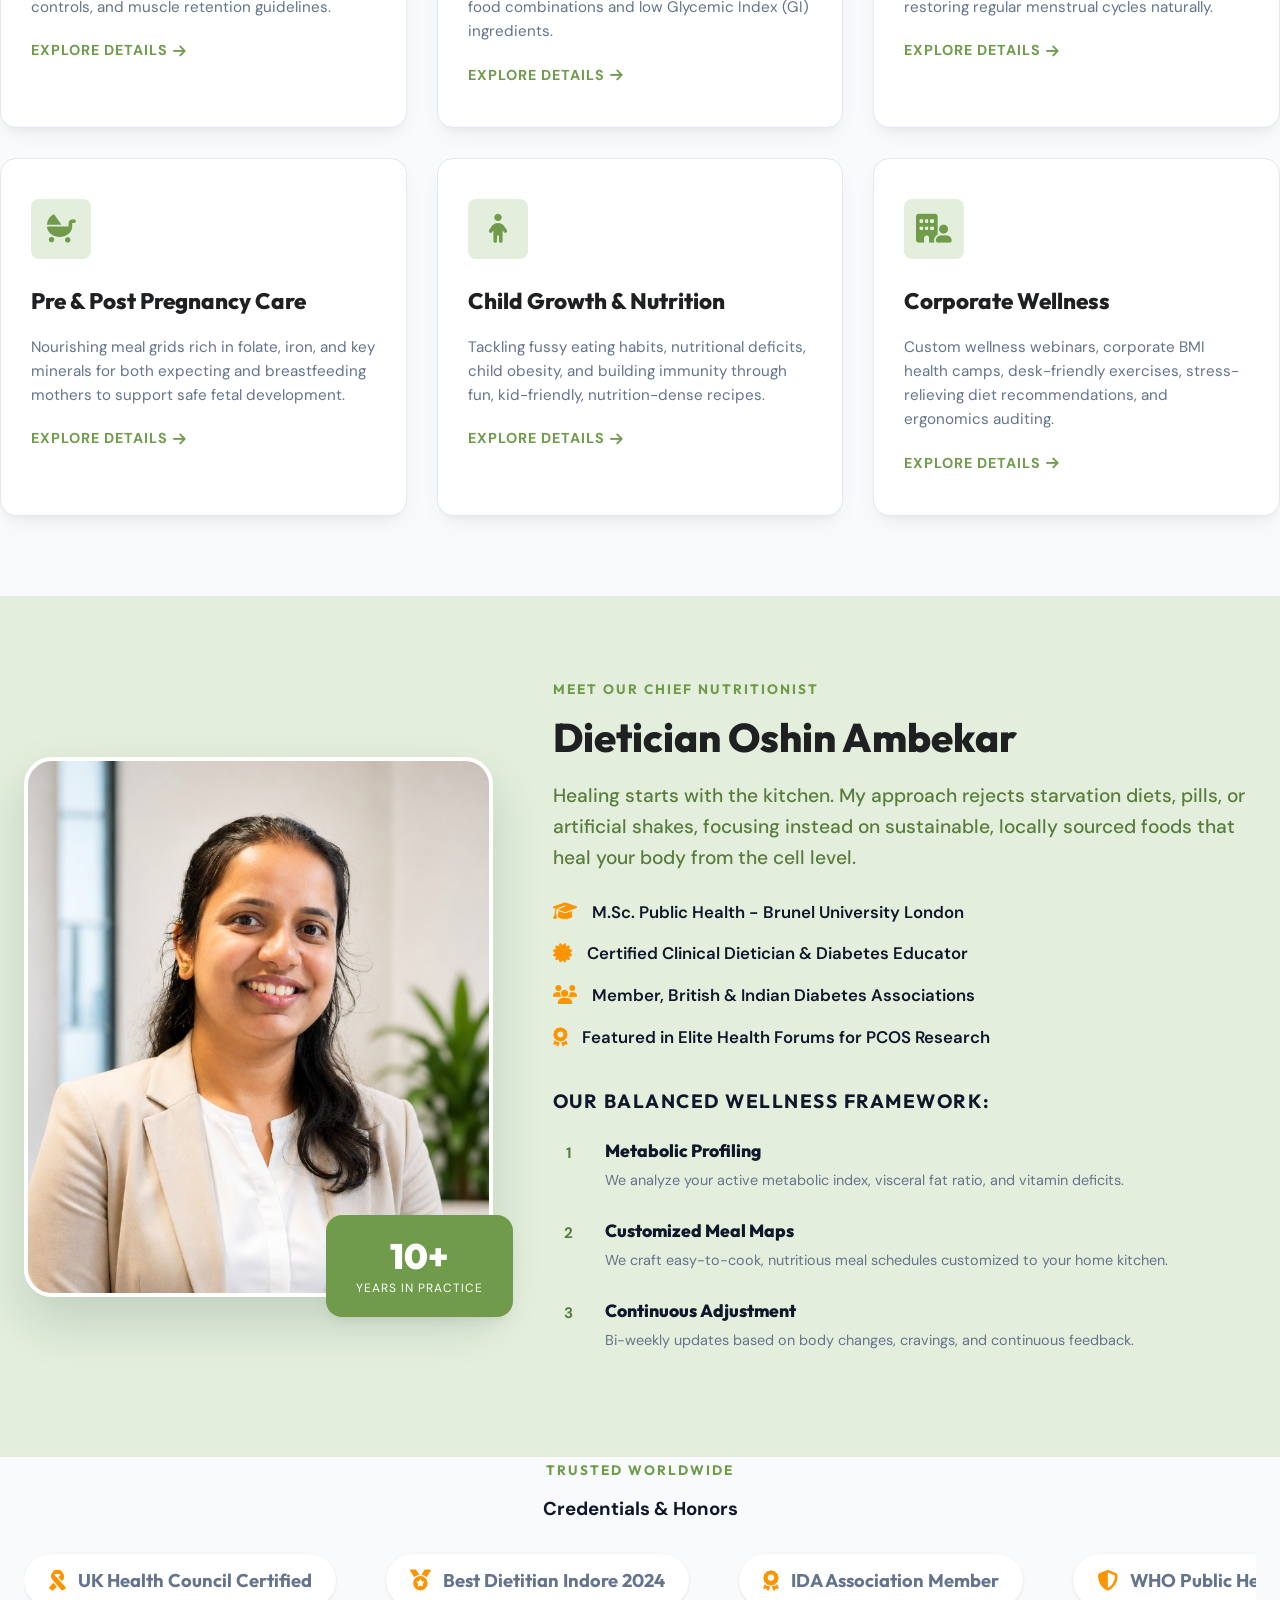
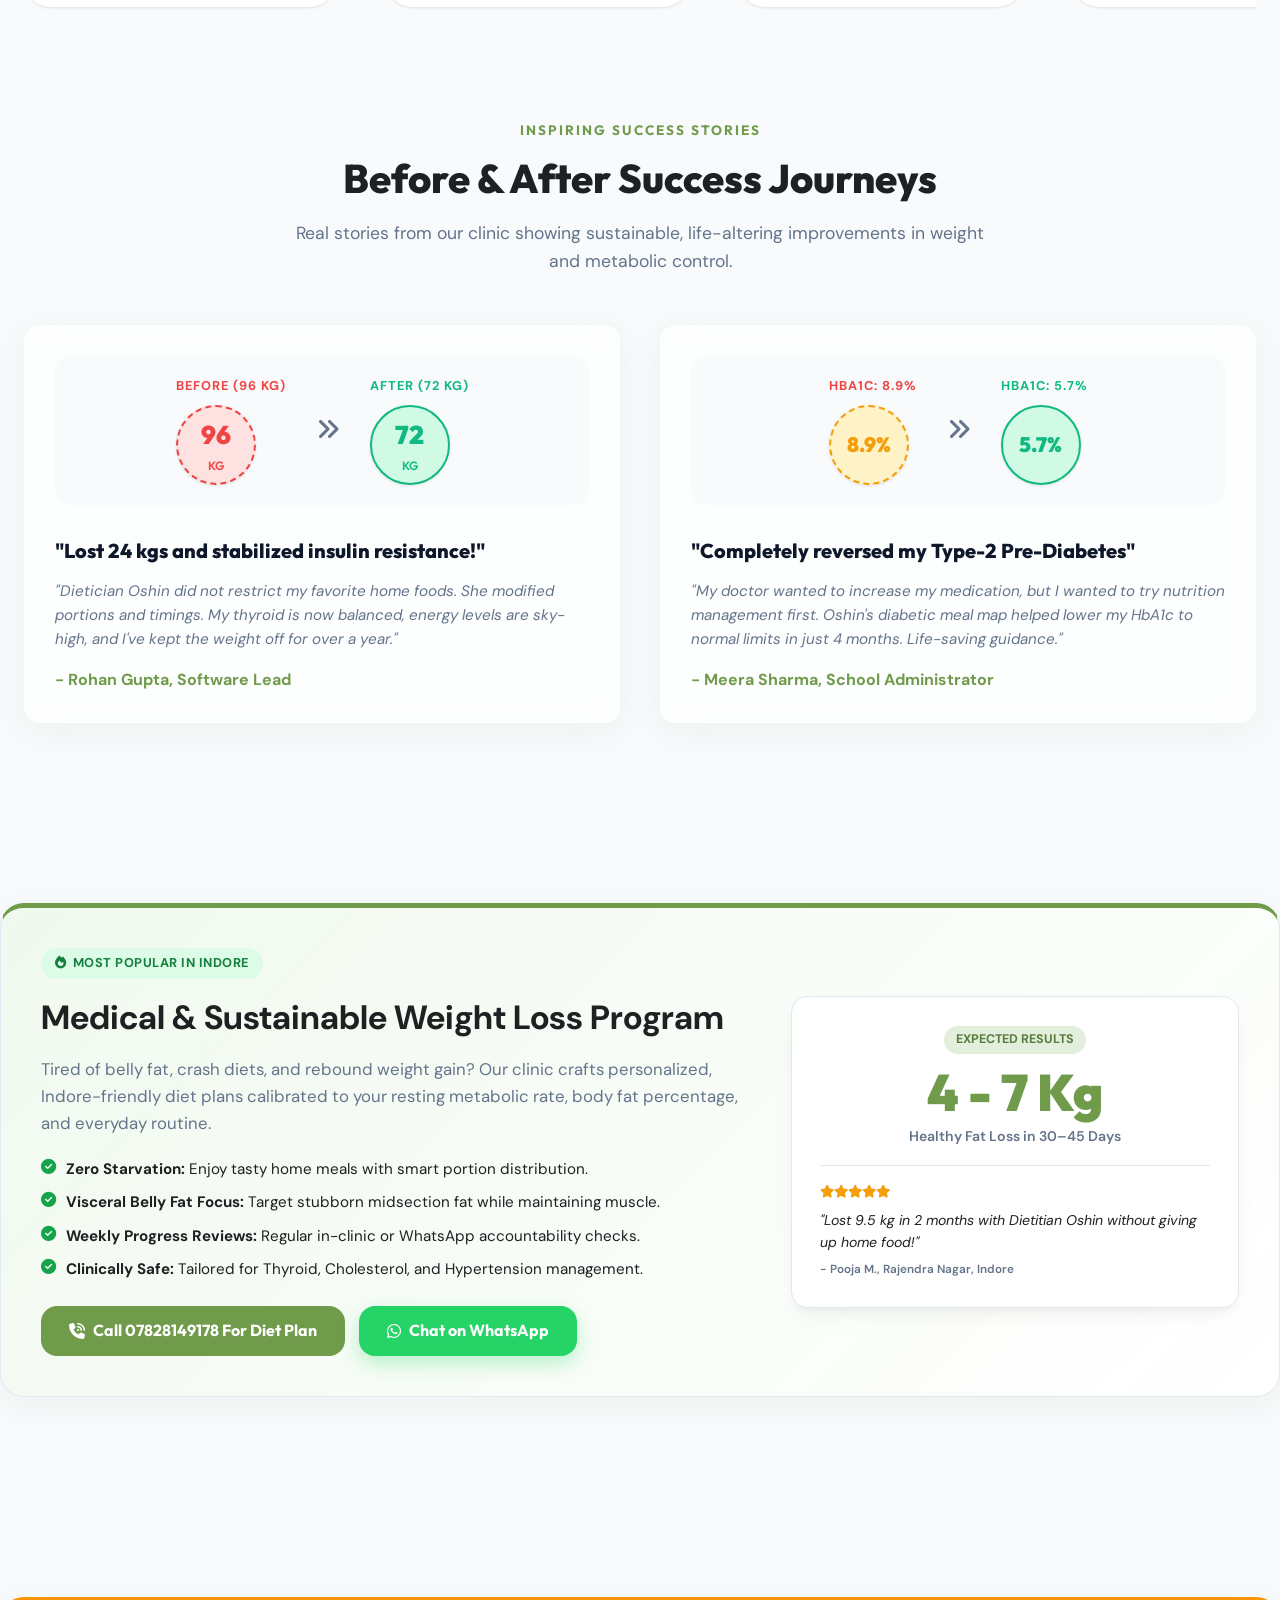
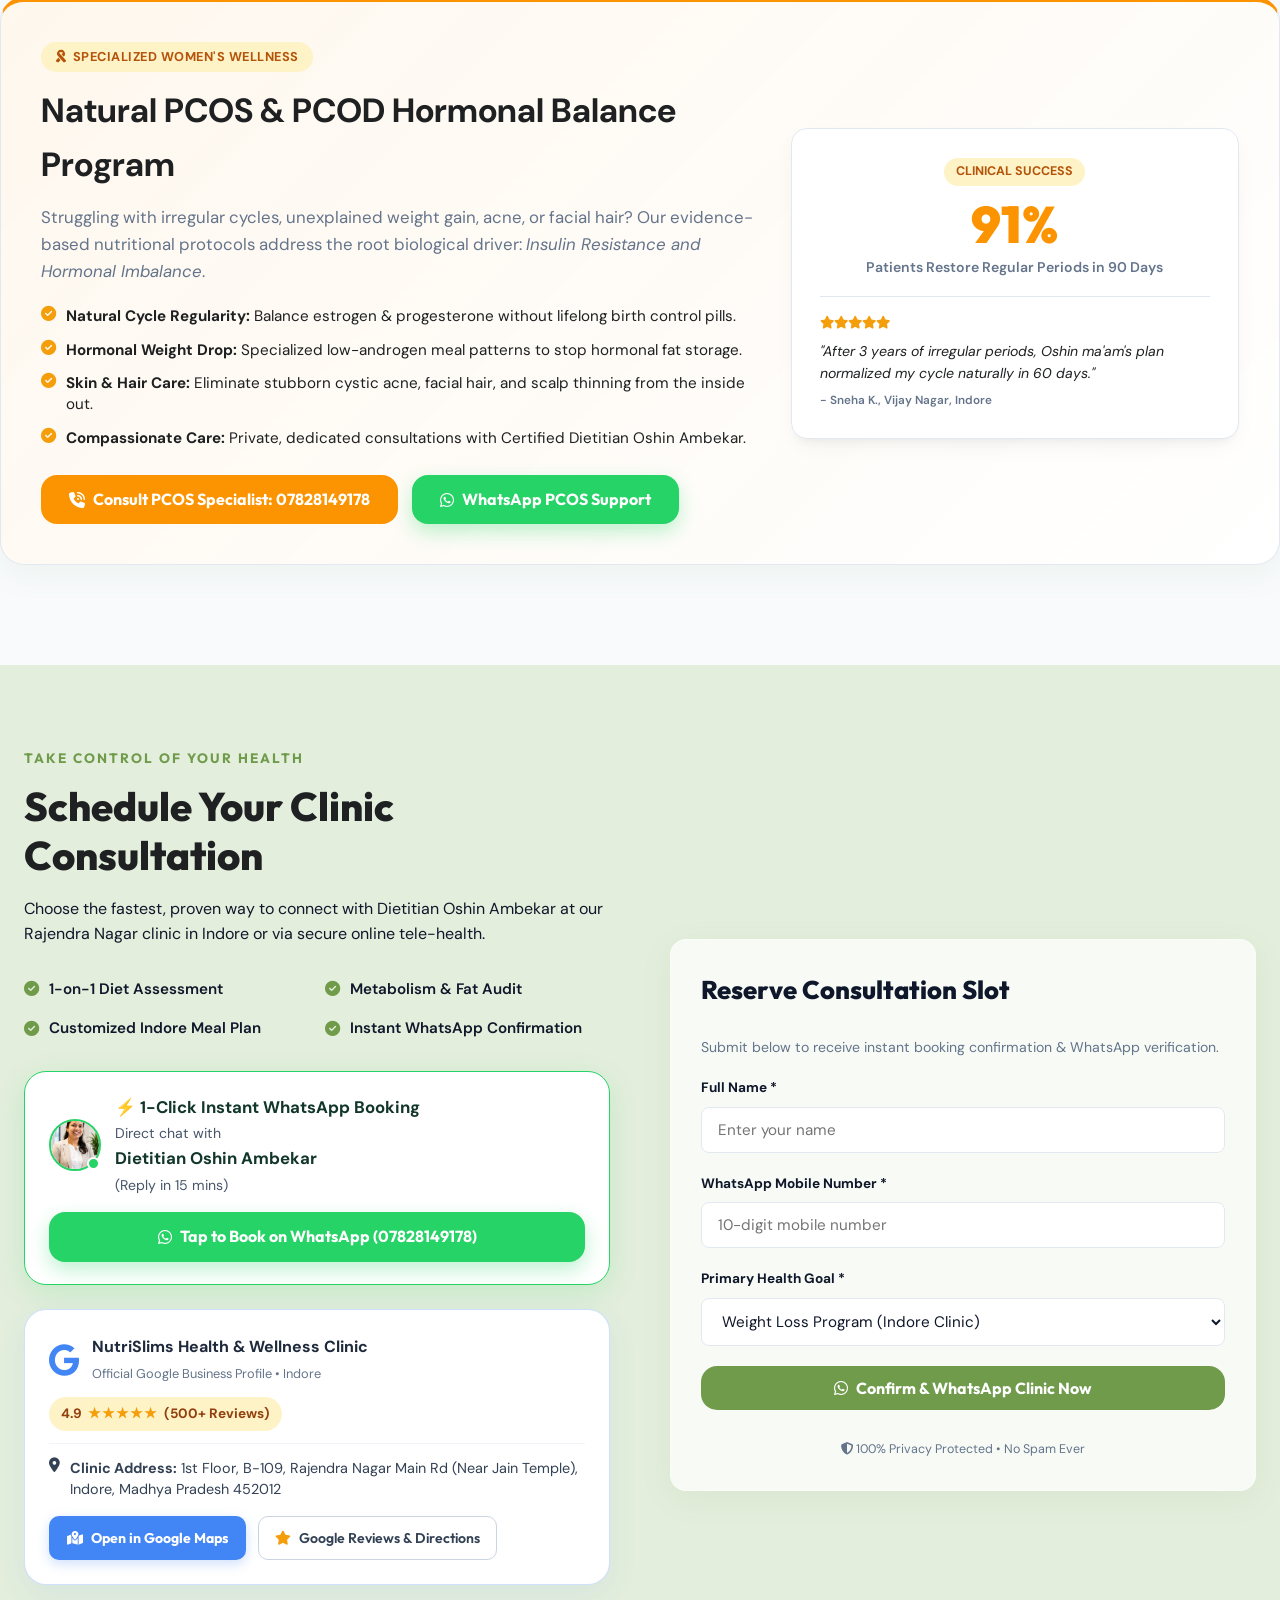
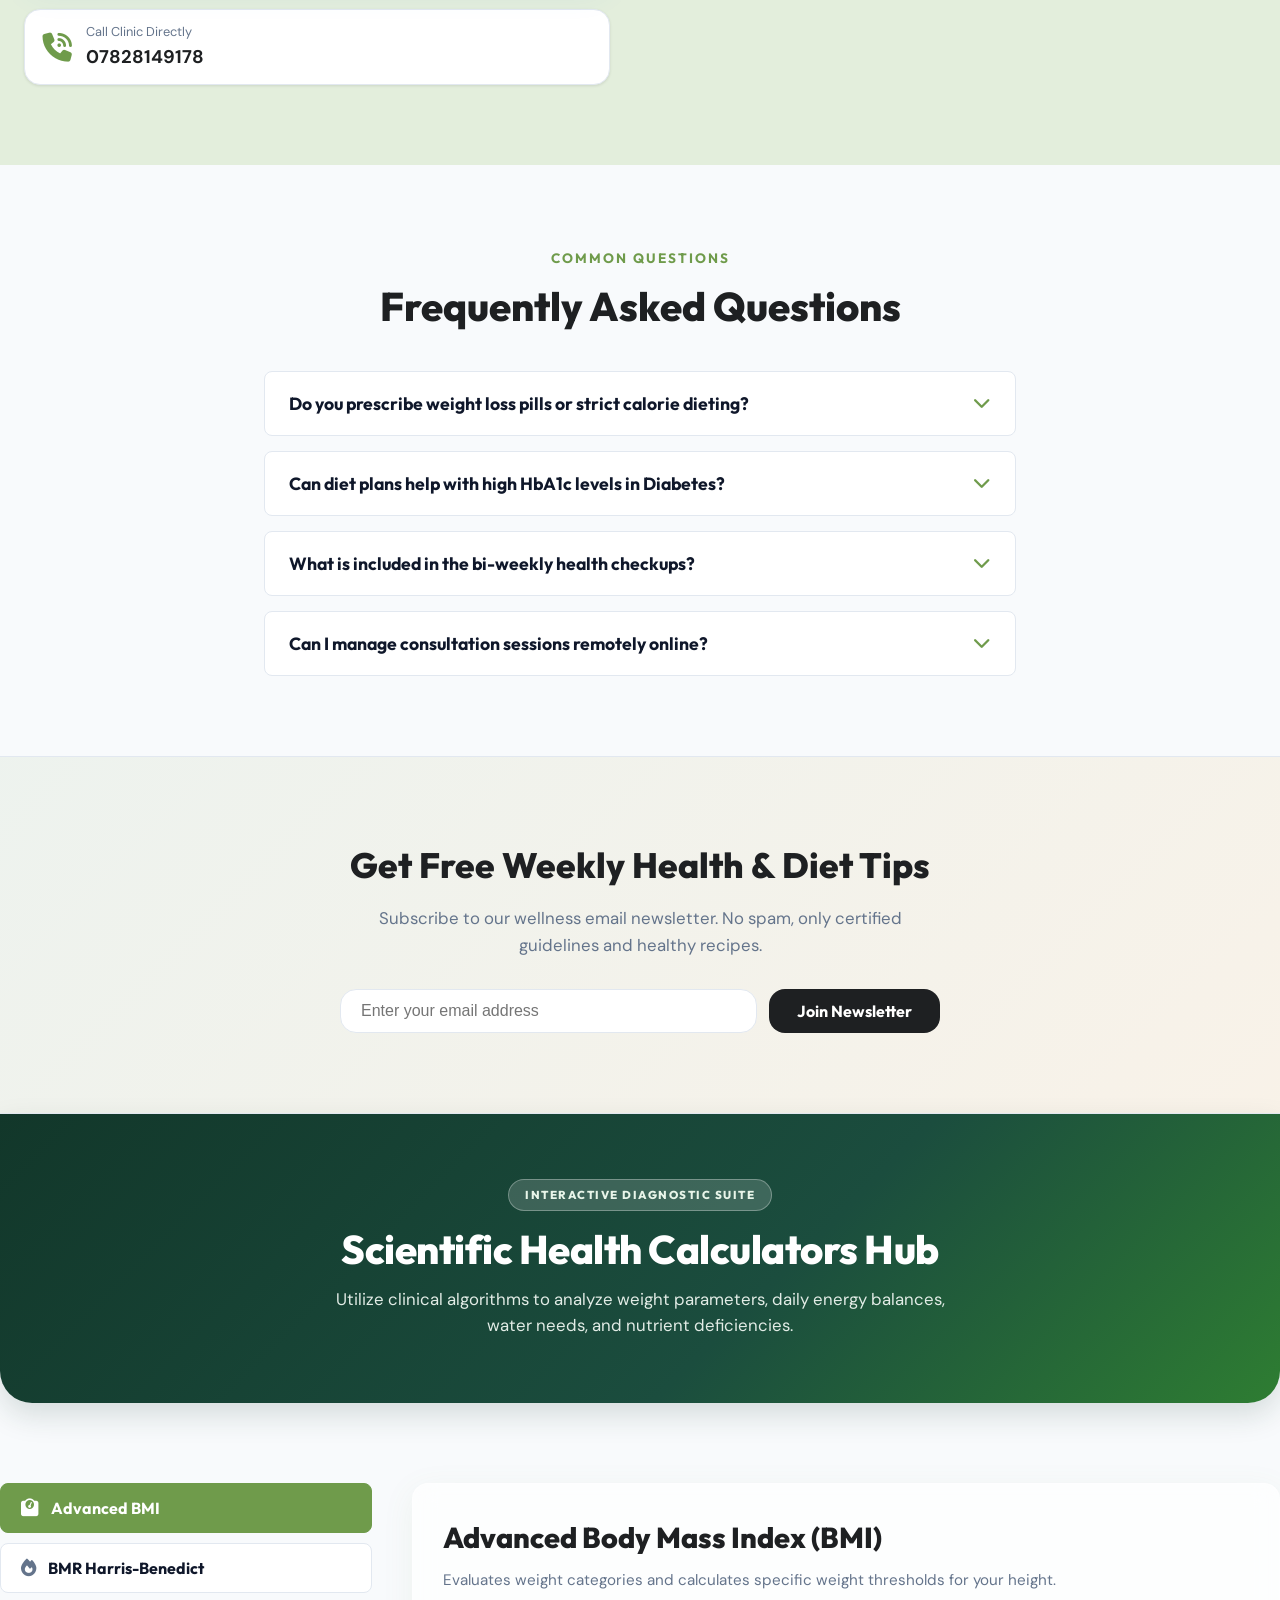
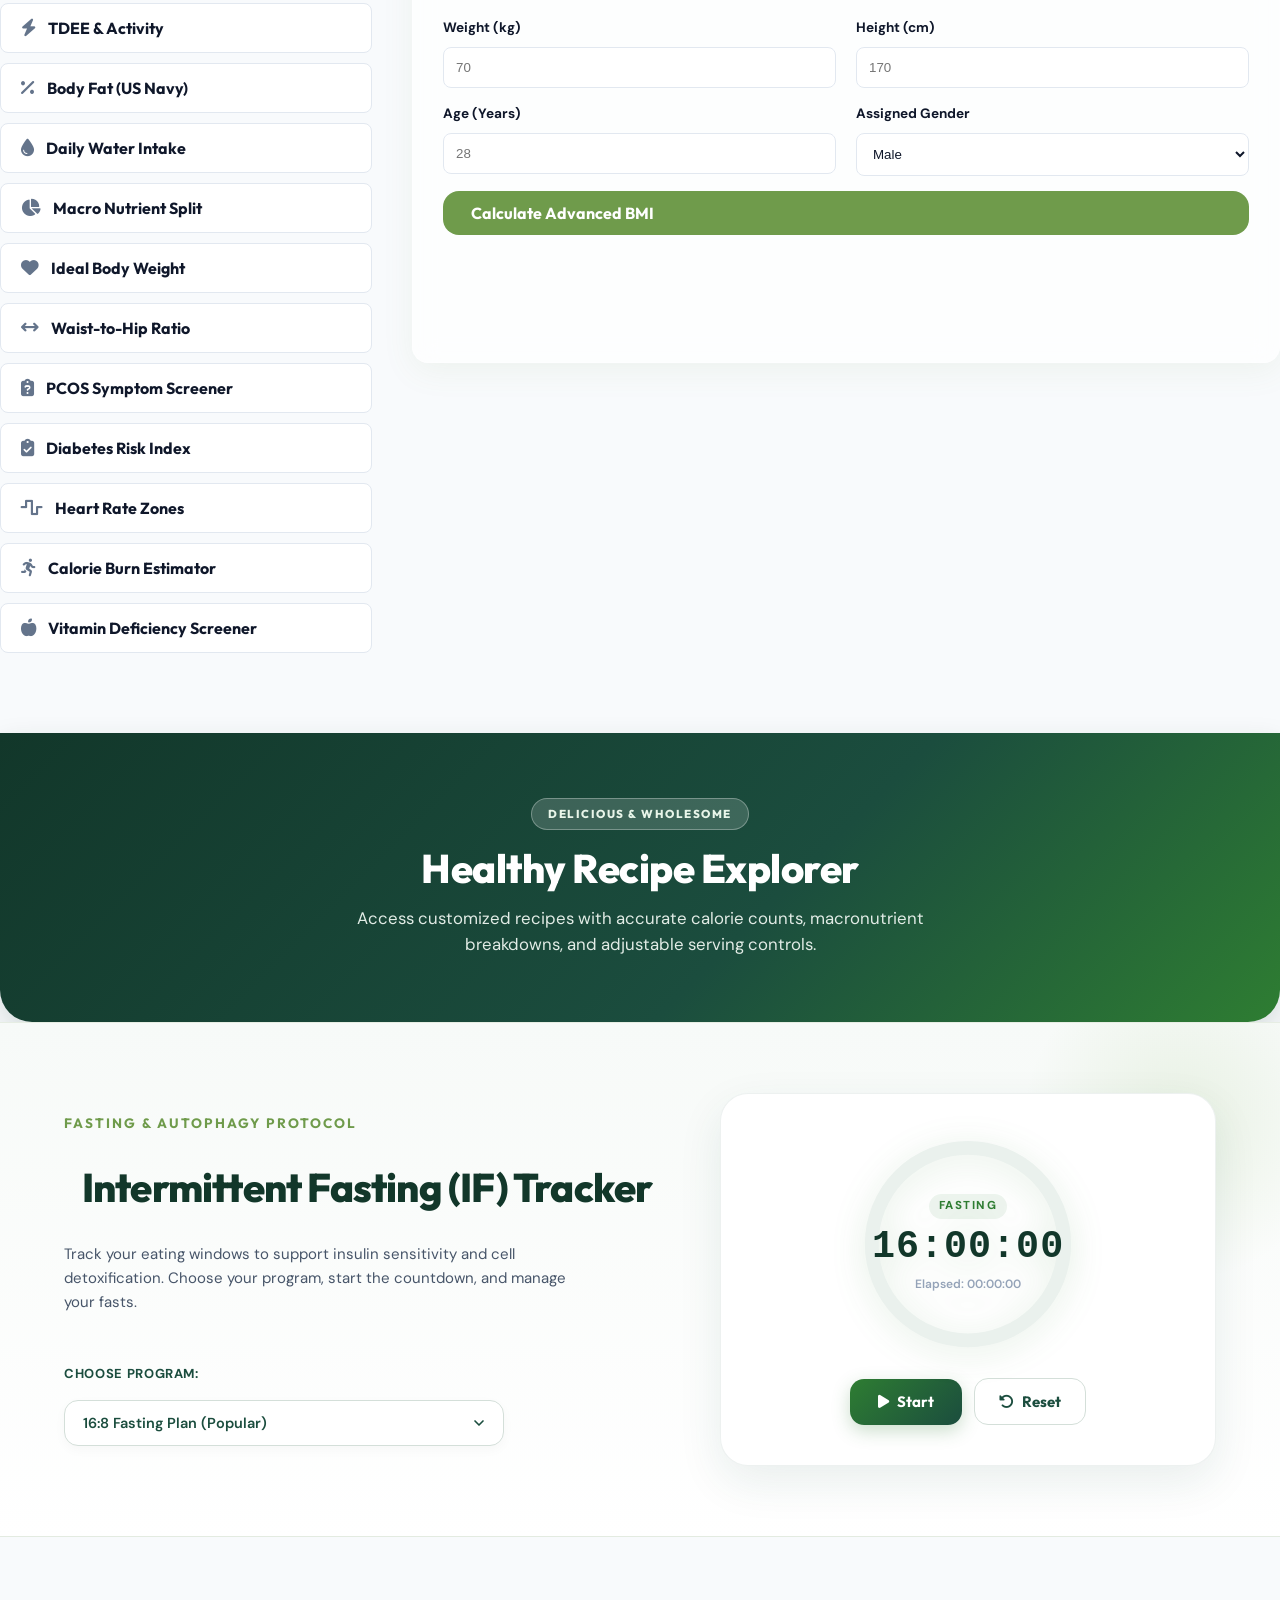
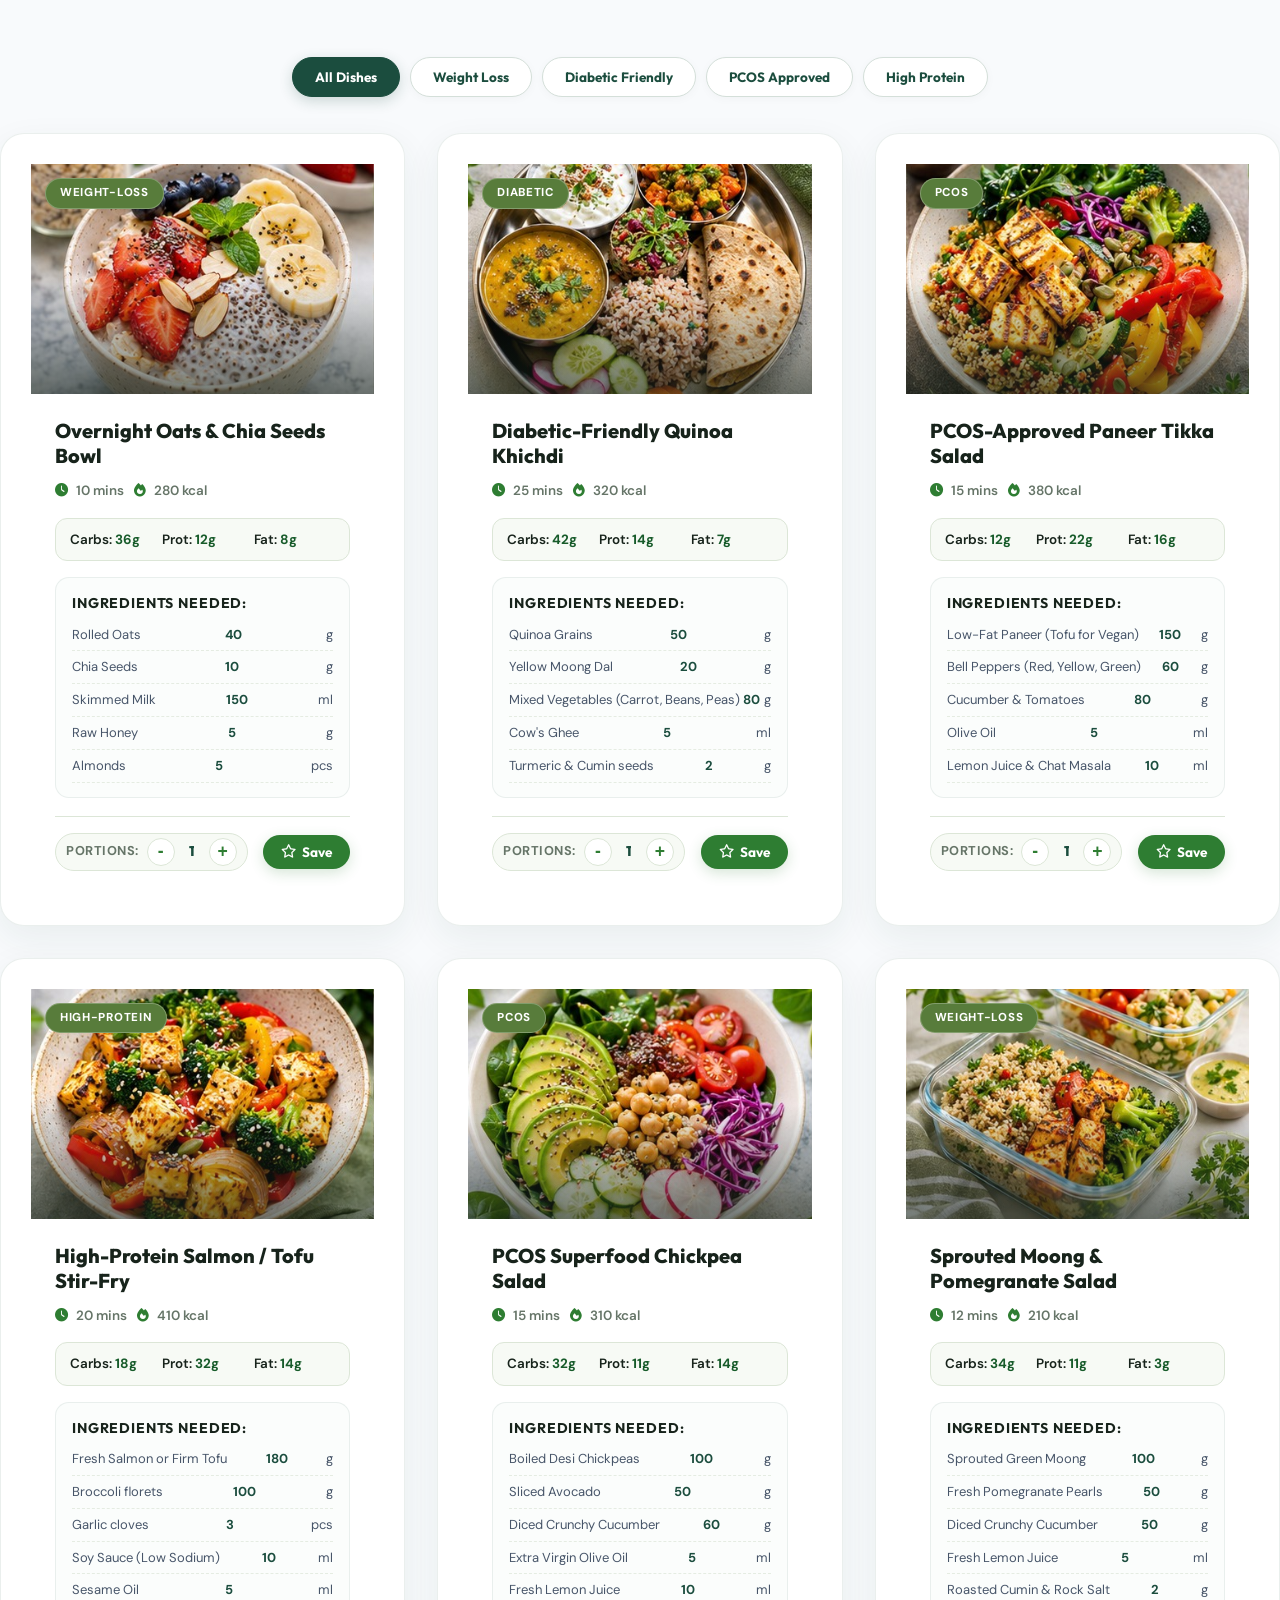
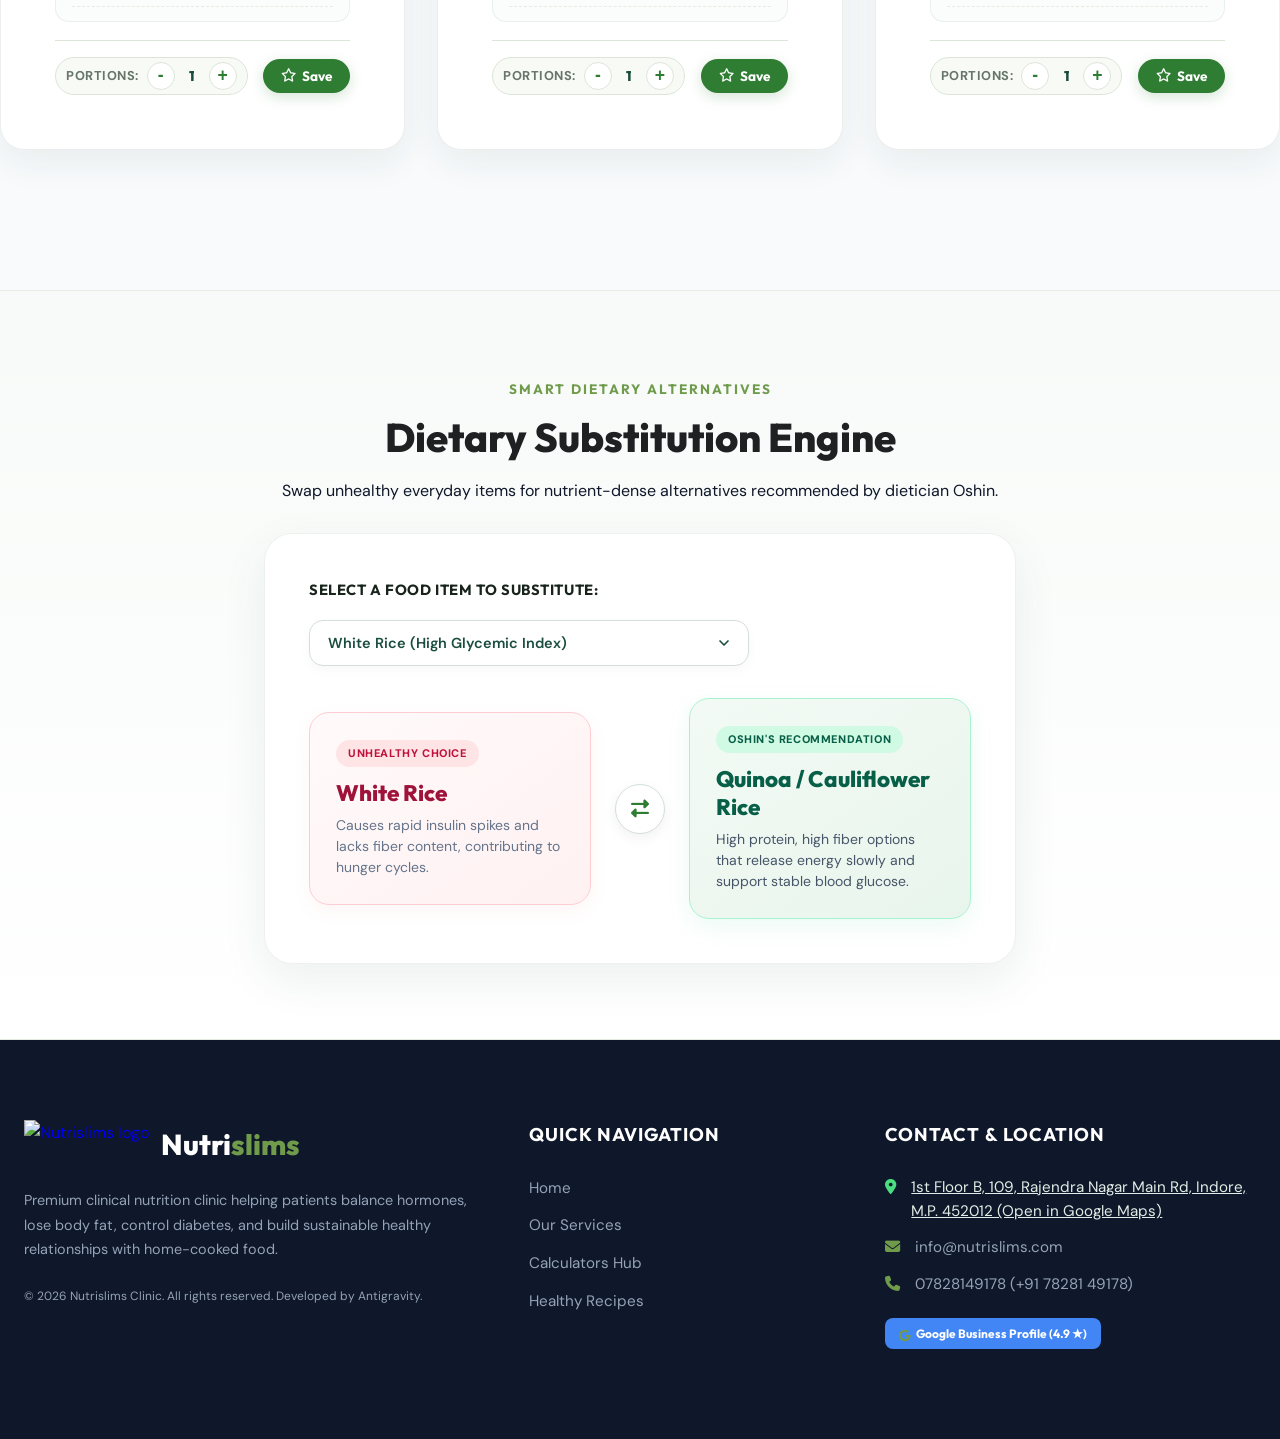
==== commit cb59038e: "Deploy v3.3.0: Integrate real portrait of Dietitian Oshin Ambekar, Google My Business & Maps links, " ====
--- a/index.html
+++ b/index.html
@@ -18,7 +18,7 @@
     <link rel="preconnect" href="https://fonts.gstatic.com" crossorigin>
     <link href="https://fonts.googleapis.com/css2?family=DM+Sans:ital,opsz,wght@0,9..40,100..1000;1,9..40,100..1000&family=Outfit:wght@100..900&family=Barlow+Condensed:ital,wght@0,100;0,200;0,300;0,400;0,500;0,600;0,700;0,800;0,900;1,100;1,200;1,300;1,400;1,500;1,600;1,700;1,800;1,900&display=swap" rel="stylesheet">
     <link rel="stylesheet" href="https://cdnjs.cloudflare.com/ajax/libs/font-awesome/6.4.0/css/all.min.css">
-    <link rel="stylesheet" href="styles.css?v=3.2.0">
+    <link rel="stylesheet" href="styles.css?v=3.3.0">
 <style id="super-premium-critical-styles">
 /* =================================================================
    NUTRISLIMS SUPER-PREMIUM UX/UI LUXURY DESIGN SYSTEM (v3.1.0)
@@ -681,6 +681,216 @@
   color: #475569 !important;
   line-height: 1.5 !important;
   margin: 0 !important;
+}
+
+
+/* 7. Super-Premium Hero Buttons & Google Business Integration (v3.3.0) */
+.hero-cta-buttons .hero-glass-btn,
+.hero-cta-buttons .outline-btn {
+  background: rgba(255, 255, 255, 0.18) !important;
+  backdrop-filter: blur(12px) !important;
+  -webkit-backdrop-filter: blur(12px) !important;
+  border: 1.5px solid rgba(255, 255, 255, 0.75) !important;
+  color: #ffffff !important;
+  font-weight: 700 !important;
+  box-shadow: 0 4px 18px rgba(0, 0, 0, 0.28) !important;
+  border-radius: 14px !important;
+  padding: 13px 22px !important;
+  transition: all 0.25s cubic-bezier(0.16, 1, 0.3, 1) !important;
+  display: inline-flex !important;
+  align-items: center !important;
+  gap: 8px !important;
+  text-decoration: none !important;
+}
+
+.hero-cta-buttons .hero-glass-btn:hover,
+.hero-cta-buttons .outline-btn:hover {
+  background: #ffffff !important;
+  color: #12372a !important;
+  border-color: #ffffff !important;
+  transform: translateY(-2px) !important;
+  box-shadow: 0 8px 26px rgba(255, 255, 255, 0.4) !important;
+}
+
+.dietician-image-wrapper {
+  position: relative !important;
+  border-radius: 28px !important;
+}
+
+.diet-avatar {
+  width: 100% !important;
+  max-height: 540px !important;
+  border-radius: 28px !important;
+  object-fit: cover !important;
+  object-position: top center !important;
+  box-shadow: 0 24px 50px rgba(18, 55, 42, 0.16) !important;
+  border: 4px solid #ffffff !important;
+  display: block !important;
+}
+
+.whatsapp-instant-box {
+  background: #ffffff !important;
+  border: 1.5px solid #25D366 !important;
+  border-radius: 22px !important;
+  padding: 22px 24px !important;
+  margin-top: 24px !important;
+  box-shadow: 0 8px 28px rgba(37, 211, 102, 0.16) !important;
+}
+
+.wa-instant-header {
+  display: flex !important;
+  align-items: center !important;
+  gap: 14px !important;
+  margin-bottom: 16px !important;
+}
+
+.dietitian-avatar-online {
+  position: relative !important;
+  width: 52px !important;
+  height: 52px !important;
+  flex-shrink: 0 !important;
+}
+
+.dietitian-avatar-online .mini-avatar {
+  width: 52px !important;
+  height: 52px !important;
+  border-radius: 50% !important;
+  object-fit: cover !important;
+  border: 2.5px solid #25D366 !important;
+}
+
+.dietitian-avatar-online .online-indicator {
+  position: absolute !important;
+  bottom: 1px !important;
+  right: 1px !important;
+  width: 13px !important;
+  height: 13px !important;
+  background: #25D366 !important;
+  border: 2px solid #ffffff !important;
+  border-radius: 50% !important;
+}
+
+.wa-text-group strong {
+  display: block !important;
+  font-size: 1.05rem !important;
+  color: #12372a !important;
+  font-weight: 700 !important;
+  margin-bottom: 2px !important;
+}
+
+.wa-text-group span {
+  font-size: 0.88rem !important;
+  color: #475569 !important;
+}
+
+.google-business-card {
+  background: #ffffff !important;
+  border: 1px solid rgba(66, 133, 244, 0.25) !important;
+  border-radius: 22px !important;
+  padding: 24px !important;
+  margin-top: 24px !important;
+  box-shadow: 0 10px 30px rgba(66, 133, 244, 0.08) !important;
+}
+
+.gmb-badge-header {
+  display: flex !important;
+  justify-content: space-between !important;
+  align-items: center !important;
+  flex-wrap: wrap !important;
+  gap: 12px !important;
+  margin-bottom: 14px !important;
+  padding-bottom: 12px !important;
+  border-bottom: 1px solid #f1f5f9 !important;
+}
+
+.gmb-logo-wrap {
+  display: flex !important;
+  align-items: center !important;
+  gap: 12px !important;
+}
+
+.gmb-icon {
+  font-size: 2rem !important;
+  color: #4285F4 !important;
+}
+
+.gmb-logo-wrap strong {
+  display: block !important;
+  font-size: 1rem !important;
+  color: #1e293b !important;
+}
+
+.gmb-sub {
+  font-size: 0.8rem !important;
+  color: #64748b !important;
+}
+
+.gmb-stars-pill {
+  background: #fef3c7 !important;
+  color: #92400e !important;
+  padding: 6px 12px !important;
+  border-radius: 20px !important;
+  font-size: 0.85rem !important;
+  font-weight: 700 !important;
+  display: inline-flex !important;
+  align-items: center !important;
+  gap: 6px !important;
+}
+
+.gmb-stars {
+  color: #f59e0b !important;
+  letter-spacing: 1px !important;
+}
+
+.gmb-address-row {
+  display: flex !important;
+  align-items: flex-start !important;
+  gap: 10px !important;
+  font-size: 0.9rem !important;
+  color: #334155 !important;
+  margin-bottom: 16px !important;
+  line-height: 1.45 !important;
+}
+
+.gmb-cta-row {
+  display: flex !important;
+  gap: 12px !important;
+  flex-wrap: wrap !important;
+}
+
+.gmb-map-btn {
+  background: #4285F4 !important;
+  color: #ffffff !important;
+  font-weight: 700 !important;
+  border-radius: 10px !important;
+  padding: 10px 18px !important;
+  font-size: 0.88rem !important;
+  display: inline-flex !important;
+  align-items: center !important;
+  gap: 8px !important;
+  box-shadow: 0 4px 12px rgba(66, 133, 244, 0.25) !important;
+  text-decoration: none !important;
+}
+
+.gmb-map-btn:hover {
+  background: #2563eb !important;
+  color: #ffffff !important;
+}
+
+.gmb-review-link {
+  border: 1.5px solid #cbd5e1 !important;
+  color: #334155 !important;
+  font-weight: 600 !important;
+  border-radius: 10px !important;
+  padding: 10px 16px !important;
+  font-size: 0.88rem !important;
+  text-decoration: none !important;
+}
+
+.gmb-review-link:hover {
+  background: #f8fafc !important;
+  border-color: #94a3b8 !important;
+  color: #0f172a !important;
 }
 
 </style>
@@ -768,7 +978,7 @@
     <header id="main-header" class="header-sticky">
         <div class="header-topbar">
             <div class="topbar-info">
-                <span><i class="fa-solid fa-location-dot"></i> Rajendra Nagar, Indore, M.P.</span>
+                <a href="https://maps.google.com/?q=Nutrislims+Diet+Clinic+Rajendra+Nagar+Indore" target="_blank" class="topbar-map-link" title="Open Nutrislims Clinic in Google Maps"><i class="fa-solid fa-location-dot" style="color:#4ade80;"></i> Rajendra Nagar, Indore, M.P. (Maps)</a>
                 <span><i class="fa-solid fa-clock"></i> Mon-Sat 9:00 AM - 8:00 PM</span>
                 <a href="tel:+917828149178" class="topbar-call-link"><i class="fa-solid fa-phone"></i> <strong>07828149178</strong></a>
             </div>
@@ -776,9 +986,9 @@
                 <span class="live-status-badge" id="live-clinic-status">Checking clinic hours...</span>
                 <a href="mailto:info@nutrislims.com"><i class="fa-solid fa-envelope"></i> info@nutrislims.com</a>
                 <div class="social-links">
-                    <a href="https://www.instagram.com/nutrislims_oshin/" target="_blank"><i class="fa-brands fa-instagram"></i></a>
-                    <a href="https://www.facebook.com/profile.php?id=61571275047709" target="_blank"><i class="fa-brands fa-facebook"></i></a>
-                    <a href="#"><i class="fa-brands fa-linkedin"></i></a>
+                    <a href="https://maps.google.com/?q=Nutrislims+Health+%26+Wellness+Clinic+Rajendra+Nagar+Indore" target="_blank" title="Google My Business Profile & Reviews"><i class="fa-brands fa-google" style="color:#4285F4;"></i></a>
+                    <a href="https://www.instagram.com/nutrislims_oshin/" target="_blank" title="Instagram"><i class="fa-brands fa-instagram"></i></a>
+                    <a href="https://www.facebook.com/profile.php?id=61571275047709" target="_blank" title="Facebook"><i class="fa-brands fa-facebook"></i></a>
                 </div>
             </div>
         </div>
@@ -832,7 +1042,7 @@
                     <div class="hero-content">
                         <div class="hero-trust-badge">
                             <span class="trust-stars"><i class="fa-solid fa-star"></i><i class="fa-solid fa-star"></i><i class="fa-solid fa-star"></i><i class="fa-solid fa-star"></i><i class="fa-solid fa-star"></i></span>
-                            <span><strong>4.9/5 Rating</strong> (500+ Patients in Indore) &bull; <i class="fa-solid fa-location-dot"></i> Rajendra Nagar</span>
+                            <span><i class="fa-brands fa-google" style="color:#4285F4;"></i> <strong>4.9/5 Google Rating</strong> (500+ Reviews in Indore) &bull; <a href="https://maps.google.com/?q=Nutrislims+Diet+Clinic+Rajendra+Nagar+Indore" target="_blank" class="badge-map-link"><i class="fa-solid fa-location-dot"></i> Rajendra Nagar (Maps)</a></span>
                         </div>
                         <h1 class="hero-title animate-text">Indore's Leading Weight Loss &amp; PCOS Clinic</h1>
                         <p class="hero-desc">Certified Dietitian Oshin Ambekar delivers science-backed, customized diet &amp; lifestyle reversal plans. Experience natural, long-term weight loss &amp; hormonal balance without starvation or extreme crash diets.</p>
@@ -840,14 +1050,14 @@
                         <div class="hero-cta-buttons">
                             <a href="tel:+917828149178" class="theme-btn call-now-btn pulse-glow"><i class="fa-solid fa-phone-volume"></i> Call Clinic: 07828149178</a>
                             <a href="https://wa.me/917828149178?text=Hi%20Nutrislims%20Clinic,%20I%20want%20to%20book%20a%20diet%20consultation" target="_blank" class="theme-btn whatsapp-cta-btn"><i class="fa-brands fa-whatsapp"></i> WhatsApp Consultation</a>
-                            <a href="#appointment-booking" class="theme-btn outline-btn scroll-to-btn" data-target="home-section"><i class="fa-solid fa-calendar-check"></i> Book In-Person Visit</a>
-                            <a href="#tools-section" id="hero-tools-btn" class="theme-btn outline-btn scroll-to-btn" data-target="tools-section"><i class="fa-solid fa-calculator"></i> Health Calculators</a>
+                            <a href="#appointment-booking" class="theme-btn hero-glass-btn scroll-to-btn" data-target="home-section"><i class="fa-solid fa-calendar-check"></i> Book In-Person Visit</a>
+                            <a href="#tools-section" id="hero-tools-btn" class="theme-btn hero-glass-btn scroll-to-btn" data-target="tools-section"><i class="fa-solid fa-calculator"></i> Health Calculators</a>
                         </div>
 
                         <div class="hero-location-bar">
-                            <i class="fa-solid fa-map-location-dot"></i>
-                            <span>1st Floor B, 109, Rajendra Nagar Main Rd (Near Jain Temple), Indore 452012</span>
-                            <a href="https://maps.google.com/?q=Nutrislims+Health+%26+Wellness+Clinic+Rajendra+Nagar+Indore" target="_blank" class="directions-pill">Get Directions <i class="fa-solid fa-arrow-up-right-from-square"></i></a>
+                            <i class="fa-brands fa-google" style="color:#4285F4; font-size:1.2rem;"></i>
+                            <span><strong>Clinic:</strong> 1st Floor B, 109, Rajendra Nagar Main Rd (Near Jain Temple), Indore 452012</span>
+                            <a href="https://maps.google.com/?q=Nutrislims+Health+%26+Wellness+Clinic+Rajendra+Nagar+Indore" target="_blank" class="directions-pill"><i class="fa-solid fa-map-location-dot"></i> Open Google Maps <i class="fa-solid fa-arrow-up-right-from-square"></i></a>
                         </div>
 
                         <!-- Statistics Counter -->
@@ -969,7 +1179,7 @@
             <div class="about-dietician-section light-gray-bg">
                 <div class="container dietician-layout">
                     <div class="dietician-image-wrapper">
-                        <img src="assets/dietician_portrait.png" alt="Oshin Ambekar dietician" class="diet-avatar shadow-lg">
+                        <img src="assets/dietician_portrait.png?v=3.3.0" alt="Dietitian Oshin Ambekar (M.Sc. Public Health, London)" class="diet-avatar shadow-lg">
                         <div class="experience-badge animate-float">
                             <h3>10+</h3>
                             <span>Years in Practice</span>
@@ -1177,15 +1387,48 @@
                         <!-- 1-Click Fast WhatsApp Booking Card -->
                         <div class="whatsapp-instant-box glass-card">
                             <div class="wa-instant-header">
-                                <i class="fa-brands fa-whatsapp text-green"></i>
-                                <div>
+                                <div class="dietitian-avatar-online">
+                                    <img src="assets/dietician_portrait.png?v=3.3.0" alt="Dietitian Oshin Ambekar" class="mini-avatar">
+                                    <span class="online-indicator" title="Online & Available for Consultations"></span>
+                                </div>
+                                <div class="wa-text-group">
                                     <strong>⚡ 1-Click Instant WhatsApp Booking</strong>
-                                    <span>Direct chat with Dietitian Oshin (Reply in 15 mins)</span>
+                                    <span>Direct chat with <strong>Dietitian Oshin Ambekar</strong> (Reply in 15 mins)</span>
                                 </div>
                             </div>
                             <a href="https://wa.me/917828149178?text=Hi%20Nutrislims%20Clinic,%20I%20want%20to%20book%20a%20diet%20consultation%20with%20Dietitian%20Oshin%20in%20Indore" target="_blank" class="theme-btn whatsapp-cta-btn w-full pulse-glow" id="direct-wa-booking-link">
                                 <i class="fa-brands fa-whatsapp"></i> Tap to Book on WhatsApp (07828149178)
                             </a>
+                        </div>
+
+                        <!-- Google My Business & Maps Official Card -->
+                        <div class="google-business-card glass-card">
+                            <div class="gmb-badge-header">
+                                <div class="gmb-logo-wrap">
+                                    <i class="fa-brands fa-google gmb-icon"></i>
+                                    <div>
+                                        <strong>NutriSlims Health &amp; Wellness Clinic</strong>
+                                        <span class="gmb-sub">Official Google Business Profile &bull; Indore</span>
+                                    </div>
+                                </div>
+                                <div class="gmb-stars-pill">
+                                    <span class="gmb-rating-num">4.9</span>
+                                    <span class="gmb-stars">★★★★★</span>
+                                    <span class="gmb-reviews-count">(500+ Reviews)</span>
+                                </div>
+                            </div>
+                            <div class="gmb-address-row">
+                                <i class="fa-solid fa-location-dot text-emerald"></i>
+                                <span><strong>Clinic Address:</strong> 1st Floor, B-109, Rajendra Nagar Main Rd (Near Jain Temple), Indore, Madhya Pradesh 452012</span>
+                            </div>
+                            <div class="gmb-cta-row">
+                                <a href="https://maps.google.com/?q=Nutrislims+Health+%26+Wellness+Clinic+Rajendra+Nagar+Indore" target="_blank" class="theme-btn gmb-map-btn">
+                                    <i class="fa-solid fa-map-location-dot"></i> Open in Google Maps
+                                </a>
+                                <a href="https://maps.google.com/?q=Nutrislims+Diet+Clinic+Rajendra+Nagar+Indore" target="_blank" class="theme-btn outline-btn btn-sm gmb-review-link">
+                                    <i class="fa-solid fa-star" style="color:#f59e0b;"></i> Google Reviews &amp; Directions
+                                </a>
+                            </div>
                         </div>
 
                         <div class="booking-hotlines-box">
@@ -2112,11 +2355,12 @@
             </div>
 
             <div class="footer-widget-contact">
-                <h4>Contact Details</h4>
+                <h4>Contact &amp; Location</h4>
                 <ul class="footer-contact-list">
-                    <li><i class="fa-solid fa-location-dot"></i> <span>1st Floor B, 109, Rajendra Nagar Main Rd, Indore, M.P. 452012</span></li>
+                    <li><i class="fa-solid fa-location-dot" style="color:#4ade80;"></i> <a href="https://maps.google.com/?q=Nutrislims+Health+%26+Wellness+Clinic+Rajendra+Nagar+Indore" target="_blank" class="footer-map-link" style="color:#e2ece6; text-decoration:underline;">1st Floor B, 109, Rajendra Nagar Main Rd, Indore, M.P. 452012 (Open in Google Maps)</a></li>
                     <li><i class="fa-solid fa-envelope"></i> <a href="mailto:info@nutrislims.com">info@nutrislims.com</a></li>
                     <li><i class="fa-solid fa-phone"></i> <a href="tel:+917828149178">07828149178 (+91 78281 49178)</a></li>
+                    <li style="margin-top:10px;"><a href="https://maps.google.com/?q=Nutrislims+Diet+Clinic+Rajendra+Nagar+Indore" target="_blank" class="theme-btn btn-xs gmb-footer-btn" style="background:#4285F4; color:#fff; border-radius:8px; padding:6px 14px; display:inline-flex; align-items:center; gap:6px;"><i class="fa-brands fa-google"></i> Google Business Profile (4.9 ★)</a></li>
                 </ul>
             </div>
         </div>
@@ -2138,6 +2382,6 @@
         </a>
     </div>
 
-    <script src="app.js?v=3.2.0"></script>
+    <script src="app.js?v=3.3.0"></script>
 </body>
 </html>
--- a/styles.css
+++ b/styles.css
@@ -5302,3 +5302,215 @@
   gap: 12px !important;
   z-index: 99 !important;
 }
+
+/* ==========================================================================
+   SUPER-PREMIUM v3.3.0: GOOGLE MY BUSINESS, MAPS & REAL DIETITIAN PHOTO
+   ========================================================================== */
+
+.hero-cta-buttons .hero-glass-btn,
+.hero-cta-buttons .outline-btn {
+  background: rgba(255, 255, 255, 0.18) !important;
+  backdrop-filter: blur(12px) !important;
+  -webkit-backdrop-filter: blur(12px) !important;
+  border: 1.5px solid rgba(255, 255, 255, 0.75) !important;
+  color: #ffffff !important;
+  font-weight: 700 !important;
+  box-shadow: 0 4px 18px rgba(0, 0, 0, 0.28) !important;
+  border-radius: 14px !important;
+  padding: 13px 22px !important;
+  transition: all 0.25s cubic-bezier(0.16, 1, 0.3, 1) !important;
+  display: inline-flex !important;
+  align-items: center !important;
+  gap: 8px !important;
+  text-decoration: none !important;
+}
+
+.hero-cta-buttons .hero-glass-btn:hover,
+.hero-cta-buttons .outline-btn:hover {
+  background: #ffffff !important;
+  color: #12372a !important;
+  border-color: #ffffff !important;
+  transform: translateY(-2px) !important;
+  box-shadow: 0 8px 26px rgba(255, 255, 255, 0.4) !important;
+}
+
+.dietician-image-wrapper {
+  position: relative !important;
+  border-radius: 28px !important;
+}
+
+.diet-avatar {
+  width: 100% !important;
+  max-height: 540px !important;
+  border-radius: 28px !important;
+  object-fit: cover !important;
+  object-position: top center !important;
+  box-shadow: 0 24px 50px rgba(18, 55, 42, 0.16) !important;
+  border: 4px solid #ffffff !important;
+  display: block !important;
+}
+
+.whatsapp-instant-box {
+  background: #ffffff !important;
+  border: 1.5px solid #25D366 !important;
+  border-radius: 22px !important;
+  padding: 22px 24px !important;
+  margin-top: 24px !important;
+  box-shadow: 0 8px 28px rgba(37, 211, 102, 0.16) !important;
+}
+
+.wa-instant-header {
+  display: flex !important;
+  align-items: center !important;
+  gap: 14px !important;
+  margin-bottom: 16px !important;
+}
+
+.dietitian-avatar-online {
+  position: relative !important;
+  width: 52px !important;
+  height: 52px !important;
+  flex-shrink: 0 !important;
+}
+
+.dietitian-avatar-online .mini-avatar {
+  width: 52px !important;
+  height: 52px !important;
+  border-radius: 50% !important;
+  object-fit: cover !important;
+  border: 2.5px solid #25D366 !important;
+}
+
+.dietitian-avatar-online .online-indicator {
+  position: absolute !important;
+  bottom: 1px !important;
+  right: 1px !important;
+  width: 13px !important;
+  height: 13px !important;
+  background: #25D366 !important;
+  border: 2px solid #ffffff !important;
+  border-radius: 50% !important;
+}
+
+.wa-text-group strong {
+  display: block !important;
+  font-size: 1.05rem !important;
+  color: #12372a !important;
+  font-weight: 700 !important;
+  margin-bottom: 2px !important;
+}
+
+.wa-text-group span {
+  font-size: 0.88rem !important;
+  color: #475569 !important;
+}
+
+.google-business-card {
+  background: #ffffff !important;
+  border: 1px solid rgba(66, 133, 244, 0.25) !important;
+  border-radius: 22px !important;
+  padding: 24px !important;
+  margin-top: 24px !important;
+  box-shadow: 0 10px 30px rgba(66, 133, 244, 0.08) !important;
+}
+
+.gmb-badge-header {
+  display: flex !important;
+  justify-content: space-between !important;
+  align-items: center !important;
+  flex-wrap: wrap !important;
+  gap: 12px !important;
+  margin-bottom: 14px !important;
+  padding-bottom: 12px !important;
+  border-bottom: 1px solid #f1f5f9 !important;
+}
+
+.gmb-logo-wrap {
+  display: flex !important;
+  align-items: center !important;
+  gap: 12px !important;
+}
+
+.gmb-icon {
+  font-size: 2rem !important;
+  color: #4285F4 !important;
+}
+
+.gmb-logo-wrap strong {
+  display: block !important;
+  font-size: 1rem !important;
+  color: #1e293b !important;
+}
+
+.gmb-sub {
+  font-size: 0.8rem !important;
+  color: #64748b !important;
+}
+
+.gmb-stars-pill {
+  background: #fef3c7 !important;
+  color: #92400e !important;
+  padding: 6px 12px !important;
+  border-radius: 20px !important;
+  font-size: 0.85rem !important;
+  font-weight: 700 !important;
+  display: inline-flex !important;
+  align-items: center !important;
+  gap: 6px !important;
+}
+
+.gmb-stars {
+  color: #f59e0b !important;
+  letter-spacing: 1px !important;
+}
+
+.gmb-address-row {
+  display: flex !important;
+  align-items: flex-start !important;
+  gap: 10px !important;
+  font-size: 0.9rem !important;
+  color: #334155 !important;
+  margin-bottom: 16px !important;
+  line-height: 1.45 !important;
+}
+
+.gmb-cta-row {
+  display: flex !important;
+  gap: 12px !important;
+  flex-wrap: wrap !important;
+}
+
+.gmb-map-btn {
+  background: #4285F4 !important;
+  color: #ffffff !important;
+  font-weight: 700 !important;
+  border-radius: 10px !important;
+  padding: 10px 18px !important;
+  font-size: 0.88rem !important;
+  display: inline-flex !important;
+  align-items: center !important;
+  gap: 8px !important;
+  box-shadow: 0 4px 12px rgba(66, 133, 244, 0.25) !important;
+  text-decoration: none !important;
+}
+
+.gmb-map-btn:hover {
+  background: #2563eb !important;
+  color: #ffffff !important;
+}
+
+.gmb-review-link {
+  border: 1.5px solid #cbd5e1 !important;
+  color: #334155 !important;
+  font-weight: 600 !important;
+  border-radius: 10px !important;
+  padding: 10px 16px !important;
+  font-size: 0.88rem !important;
+  text-decoration: none !important;
+}
+
+.gmb-review-link:hover {
+  background: #f8fafc !important;
+  border-color: #94a3b8 !important;
+  color: #0f172a !important;
+}
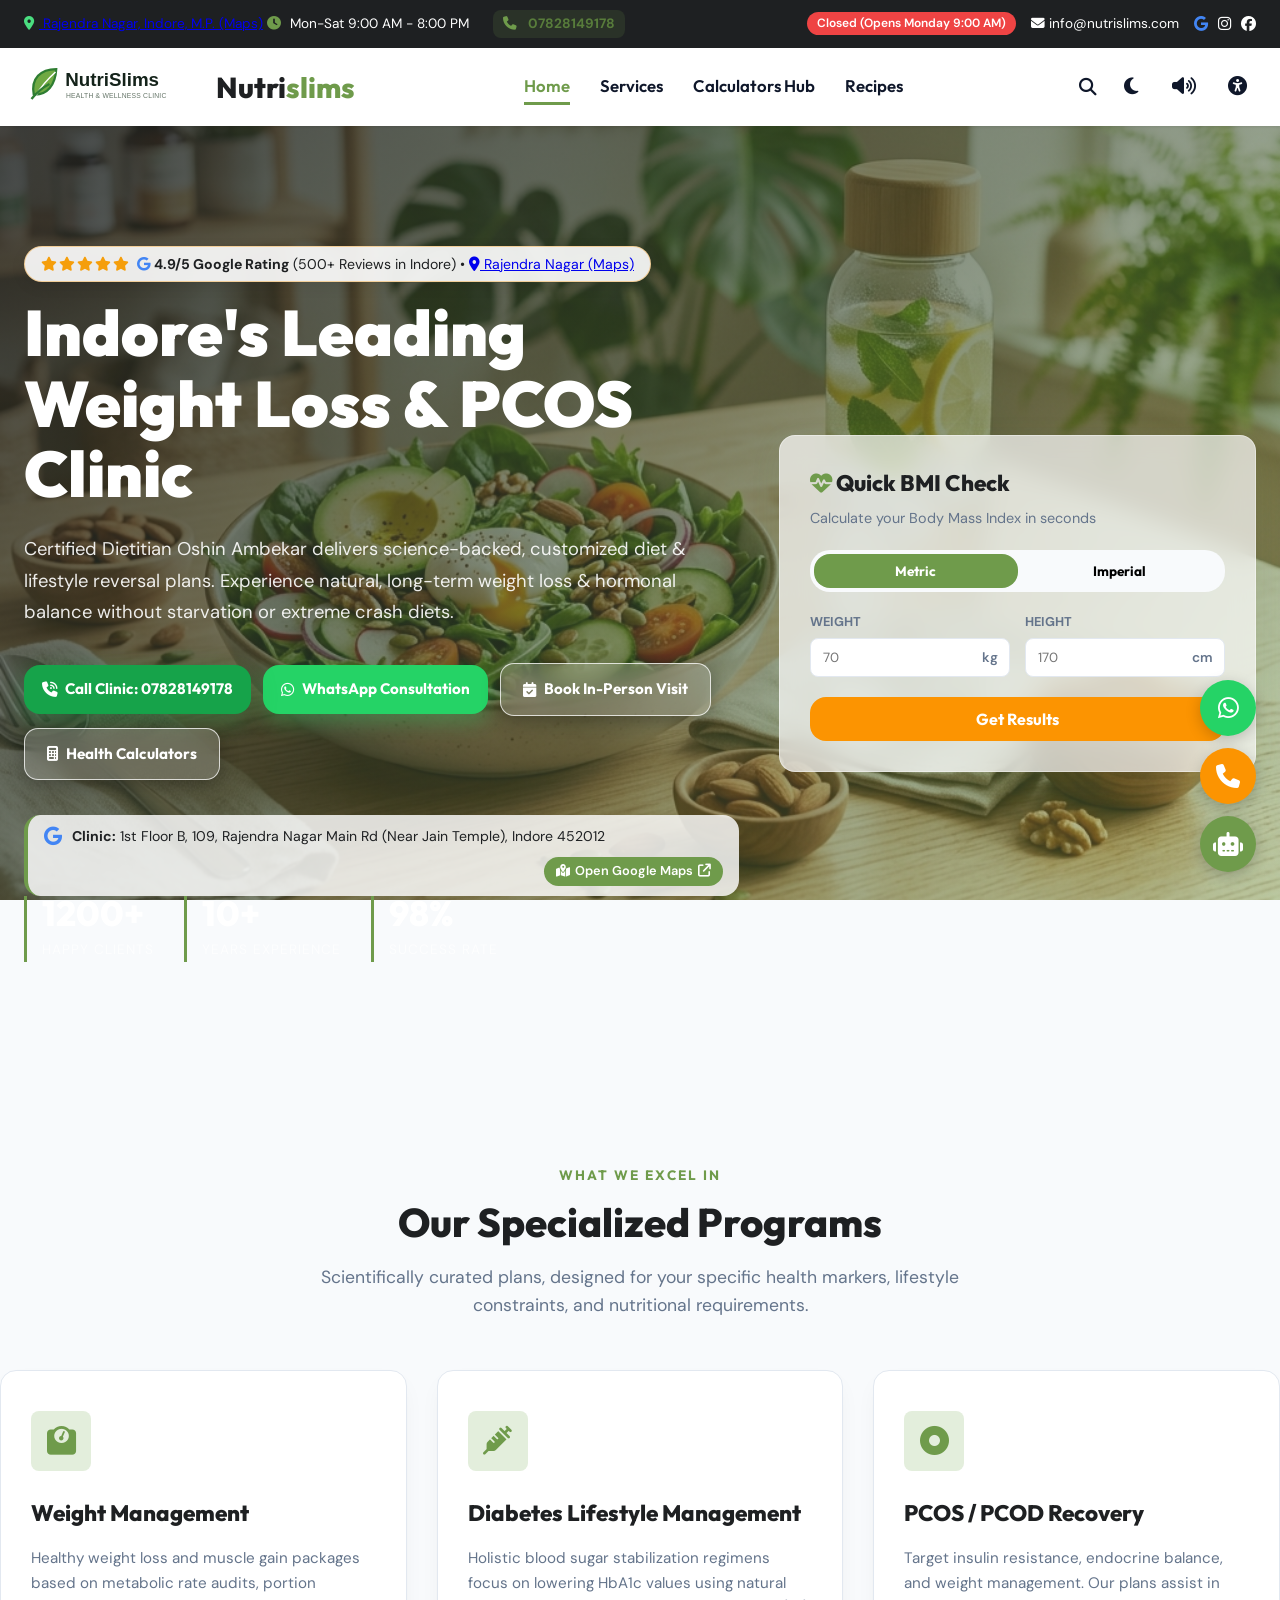
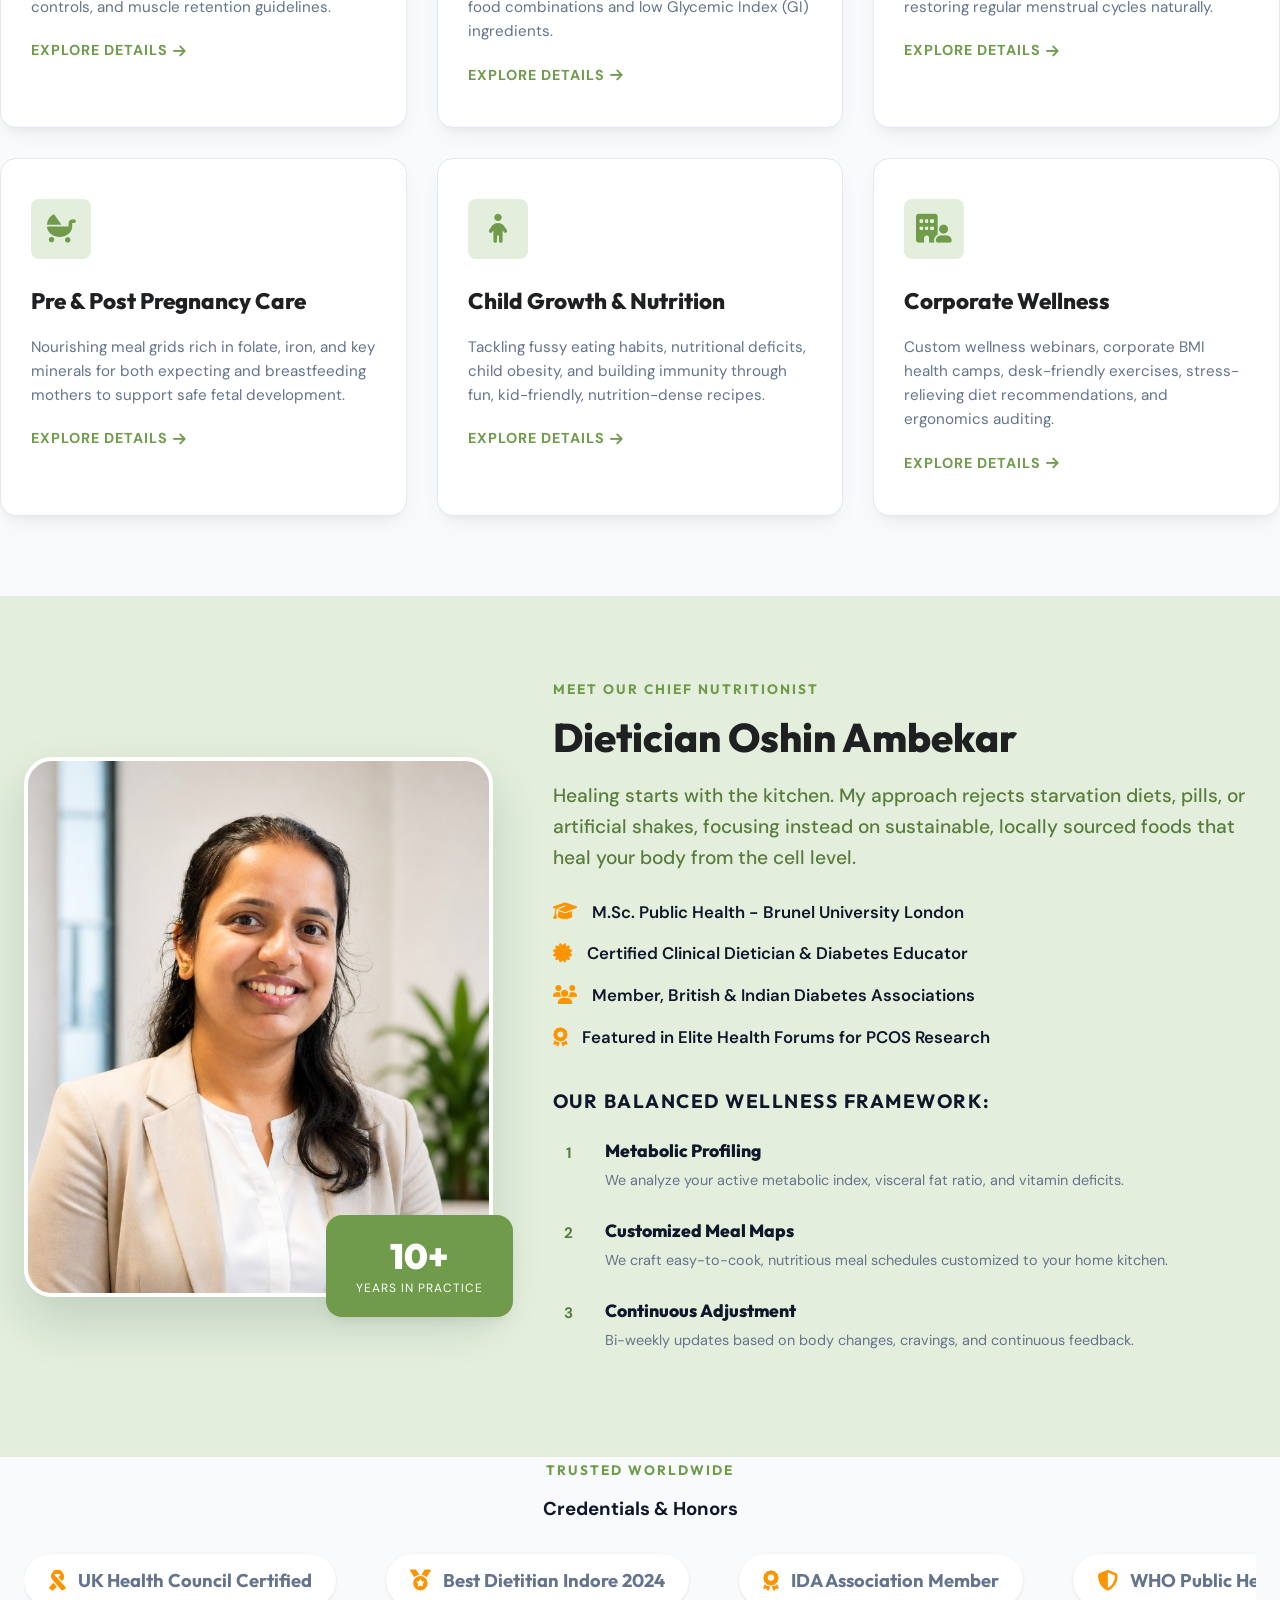
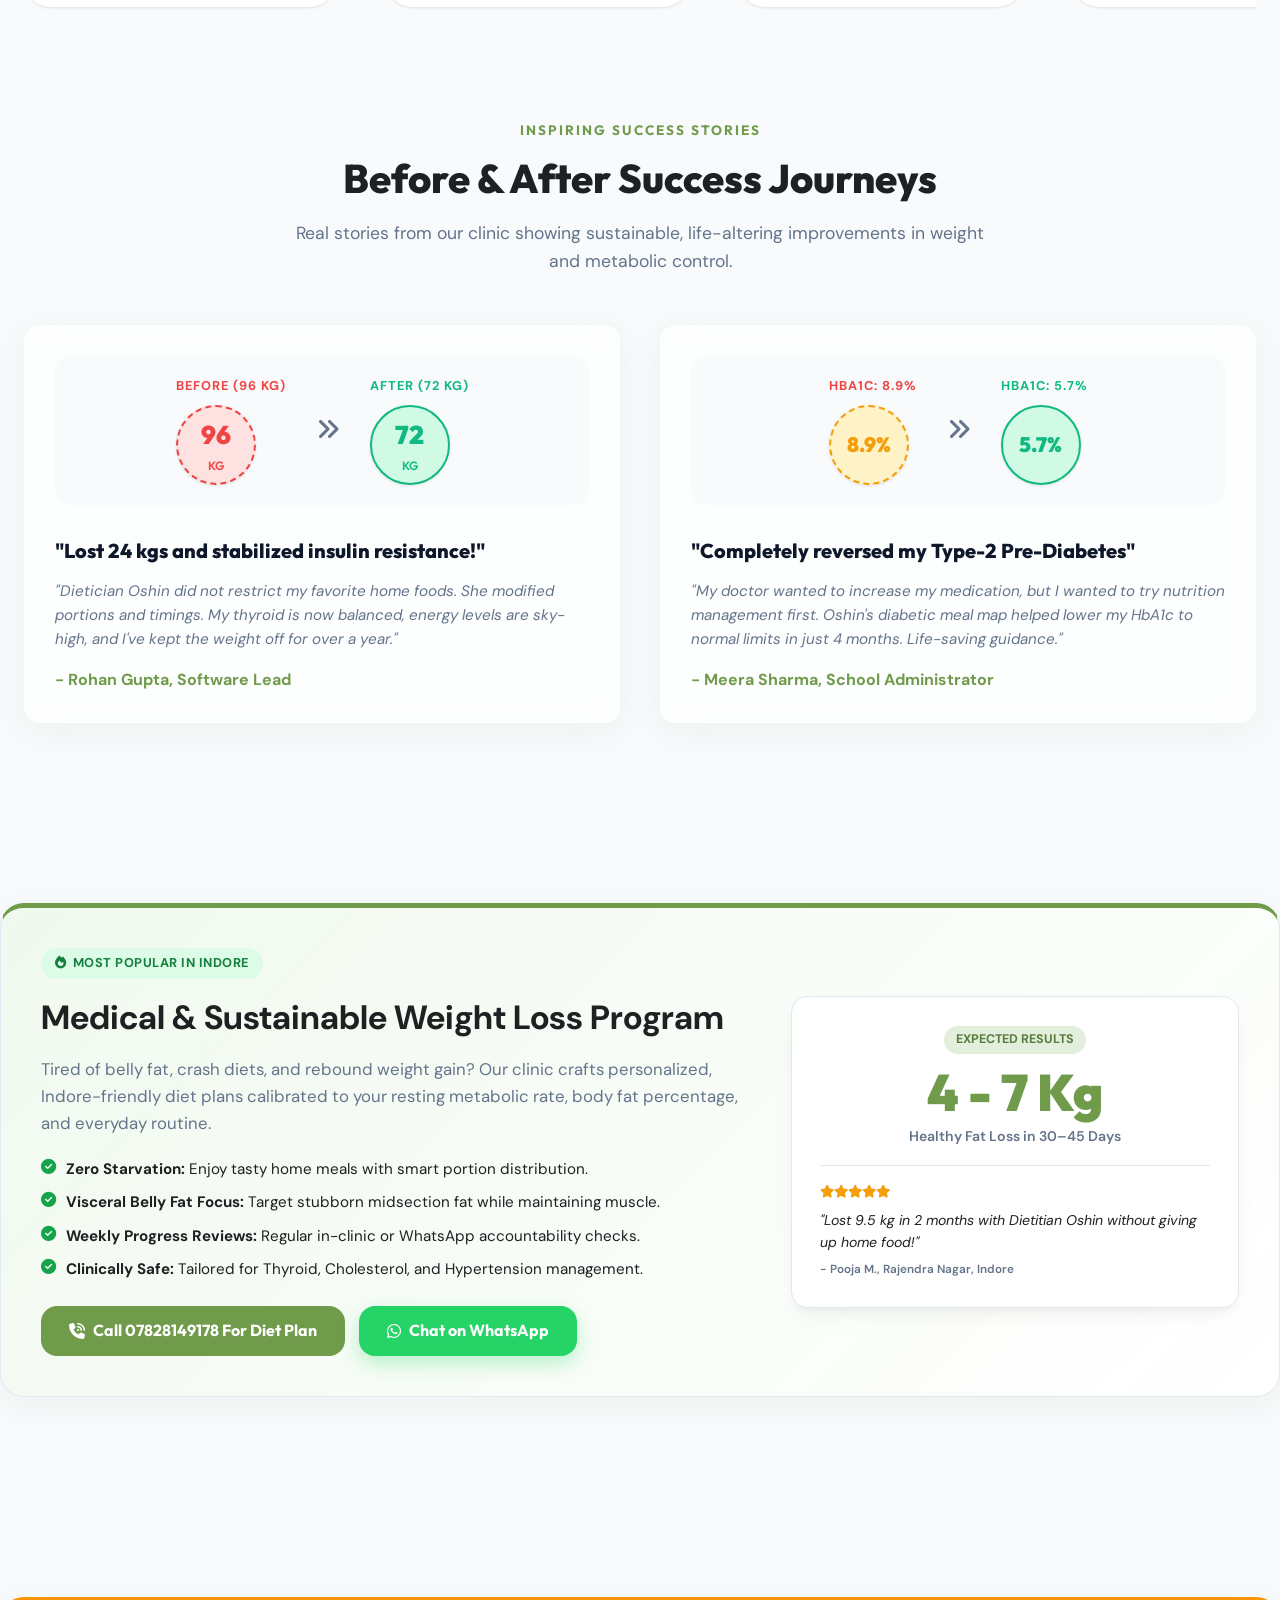
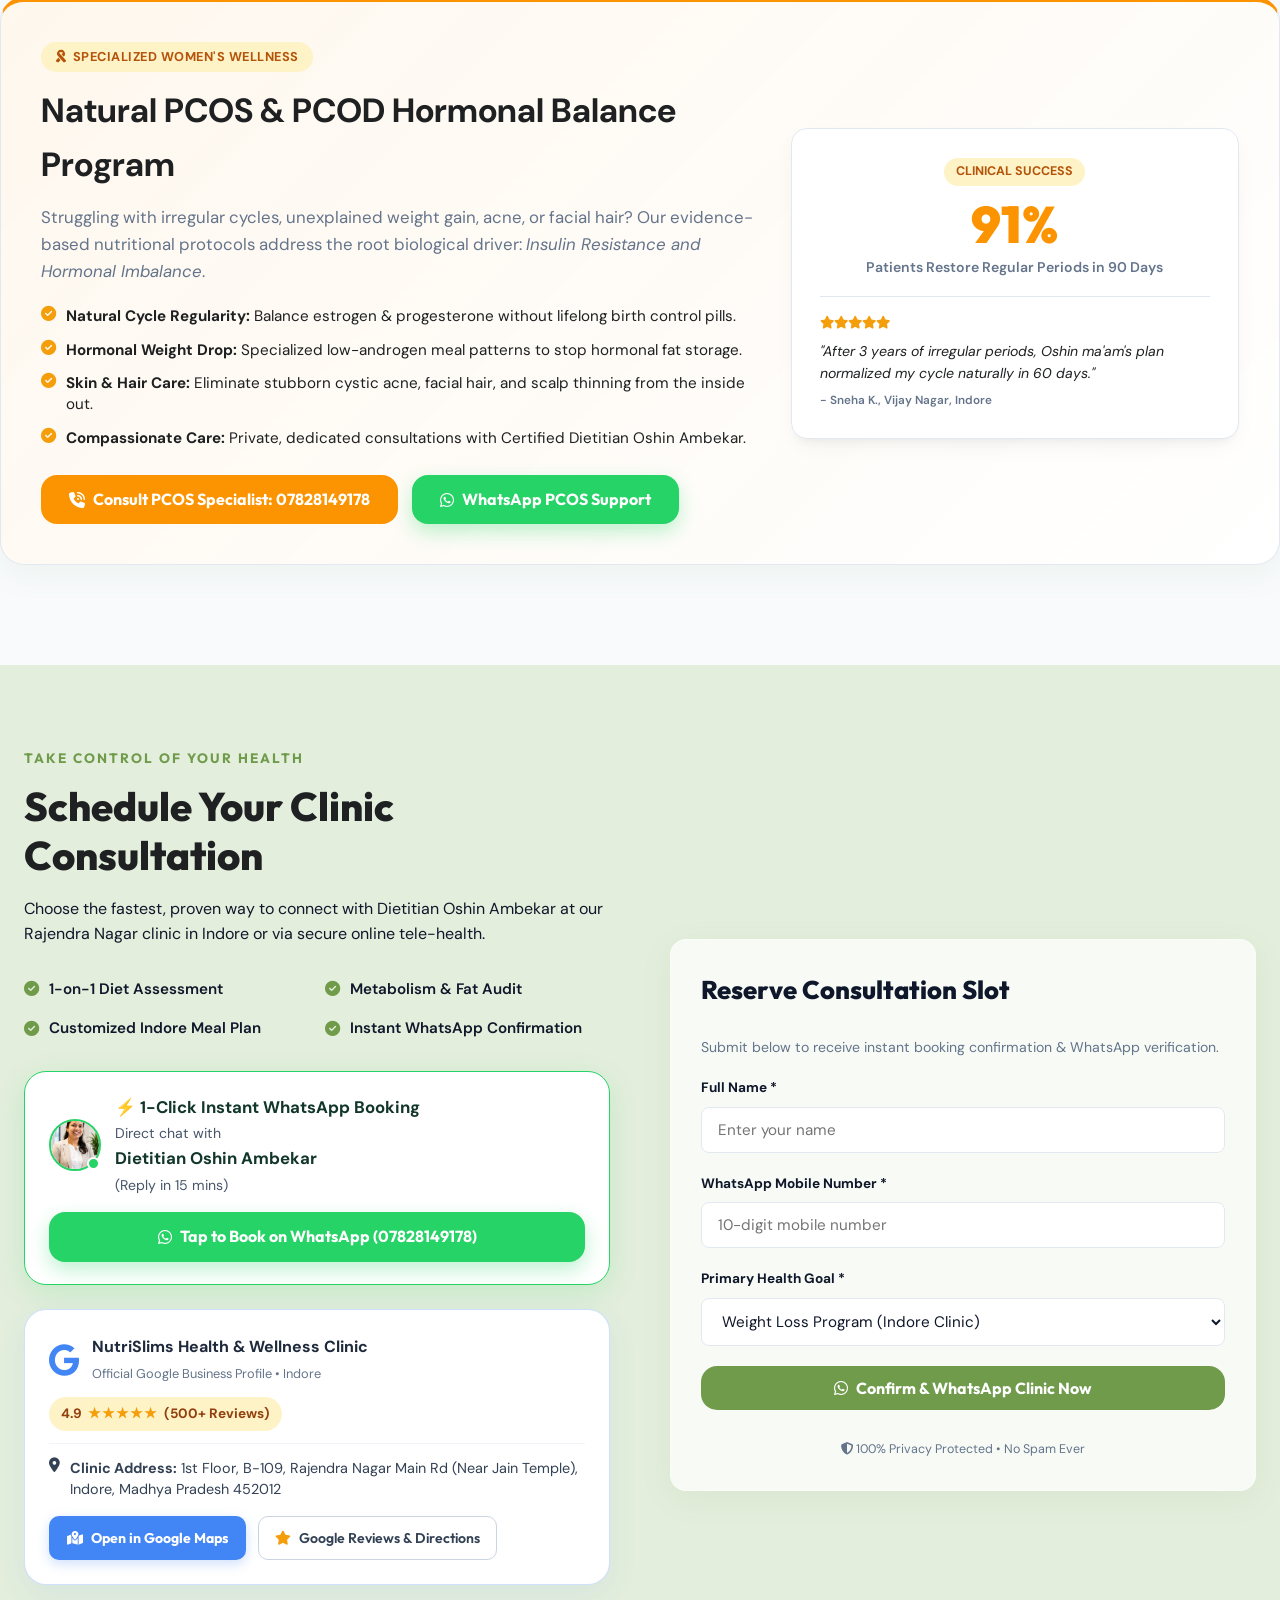
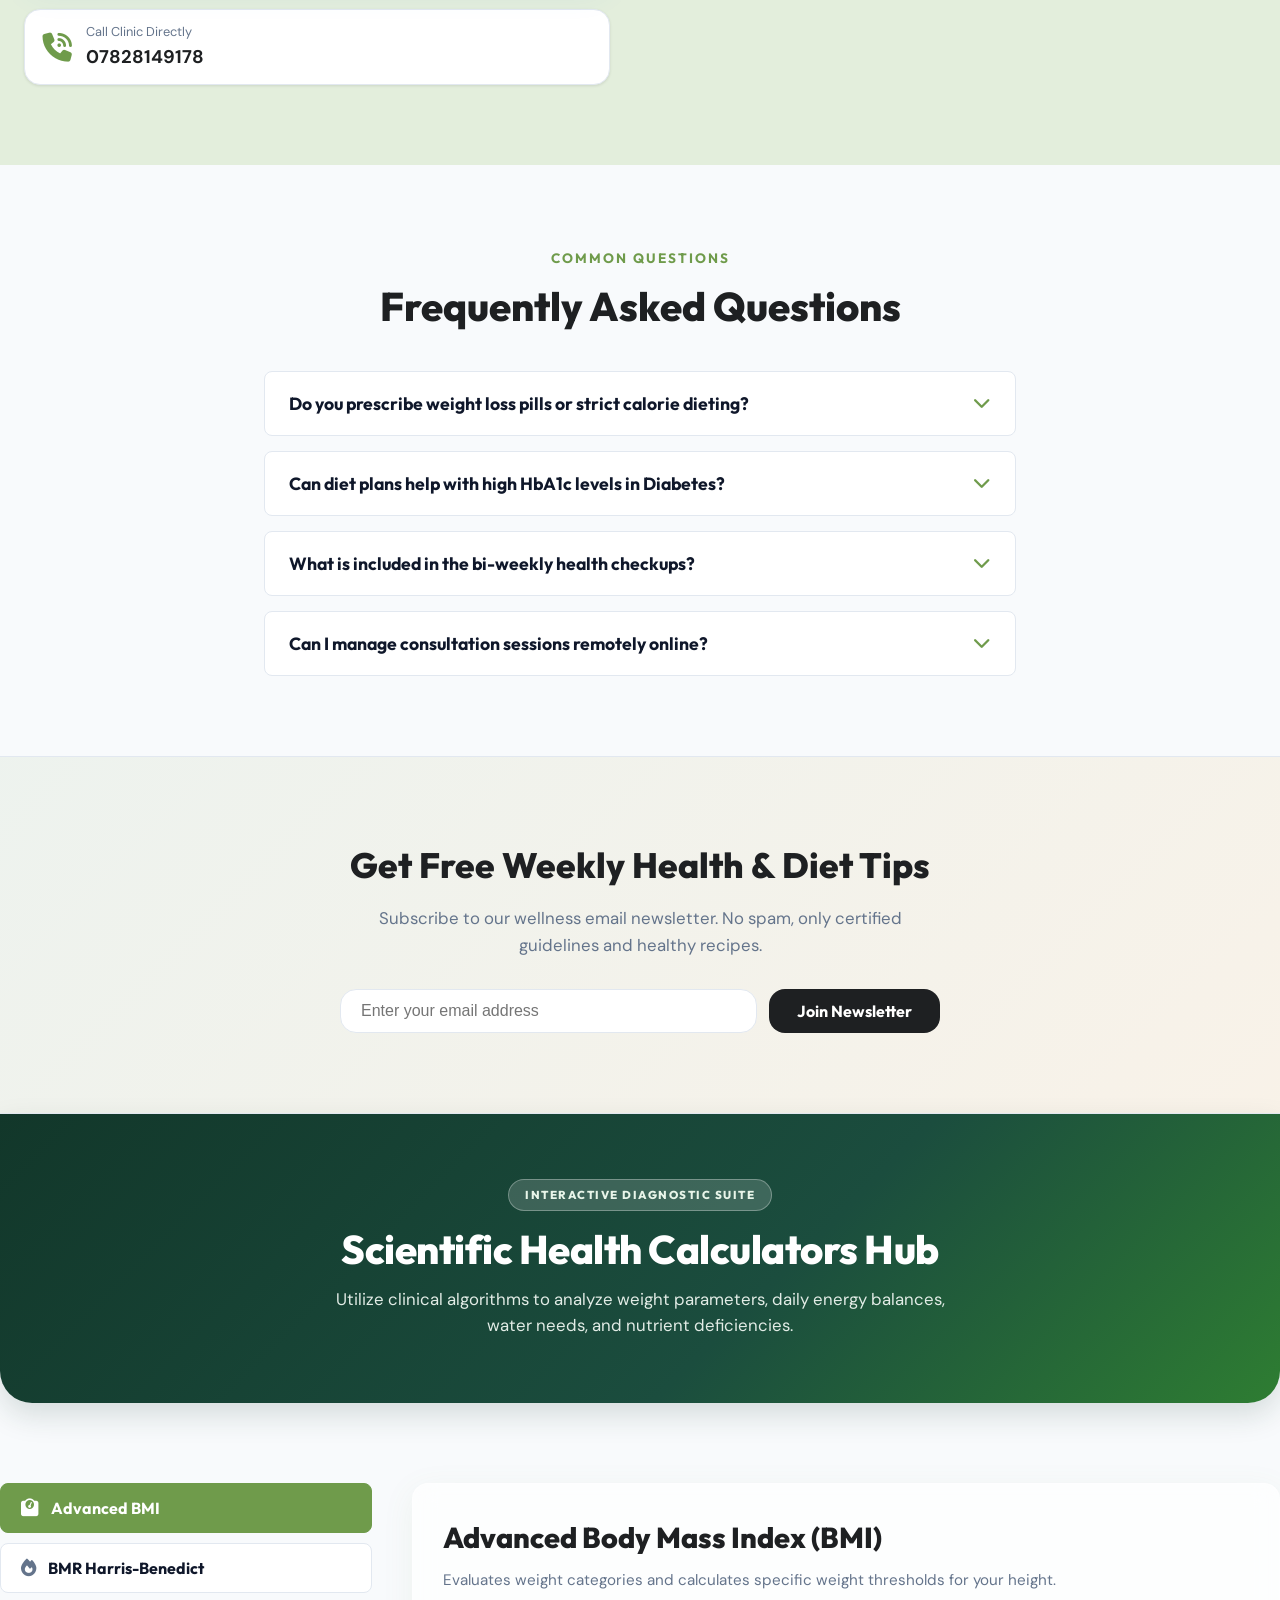
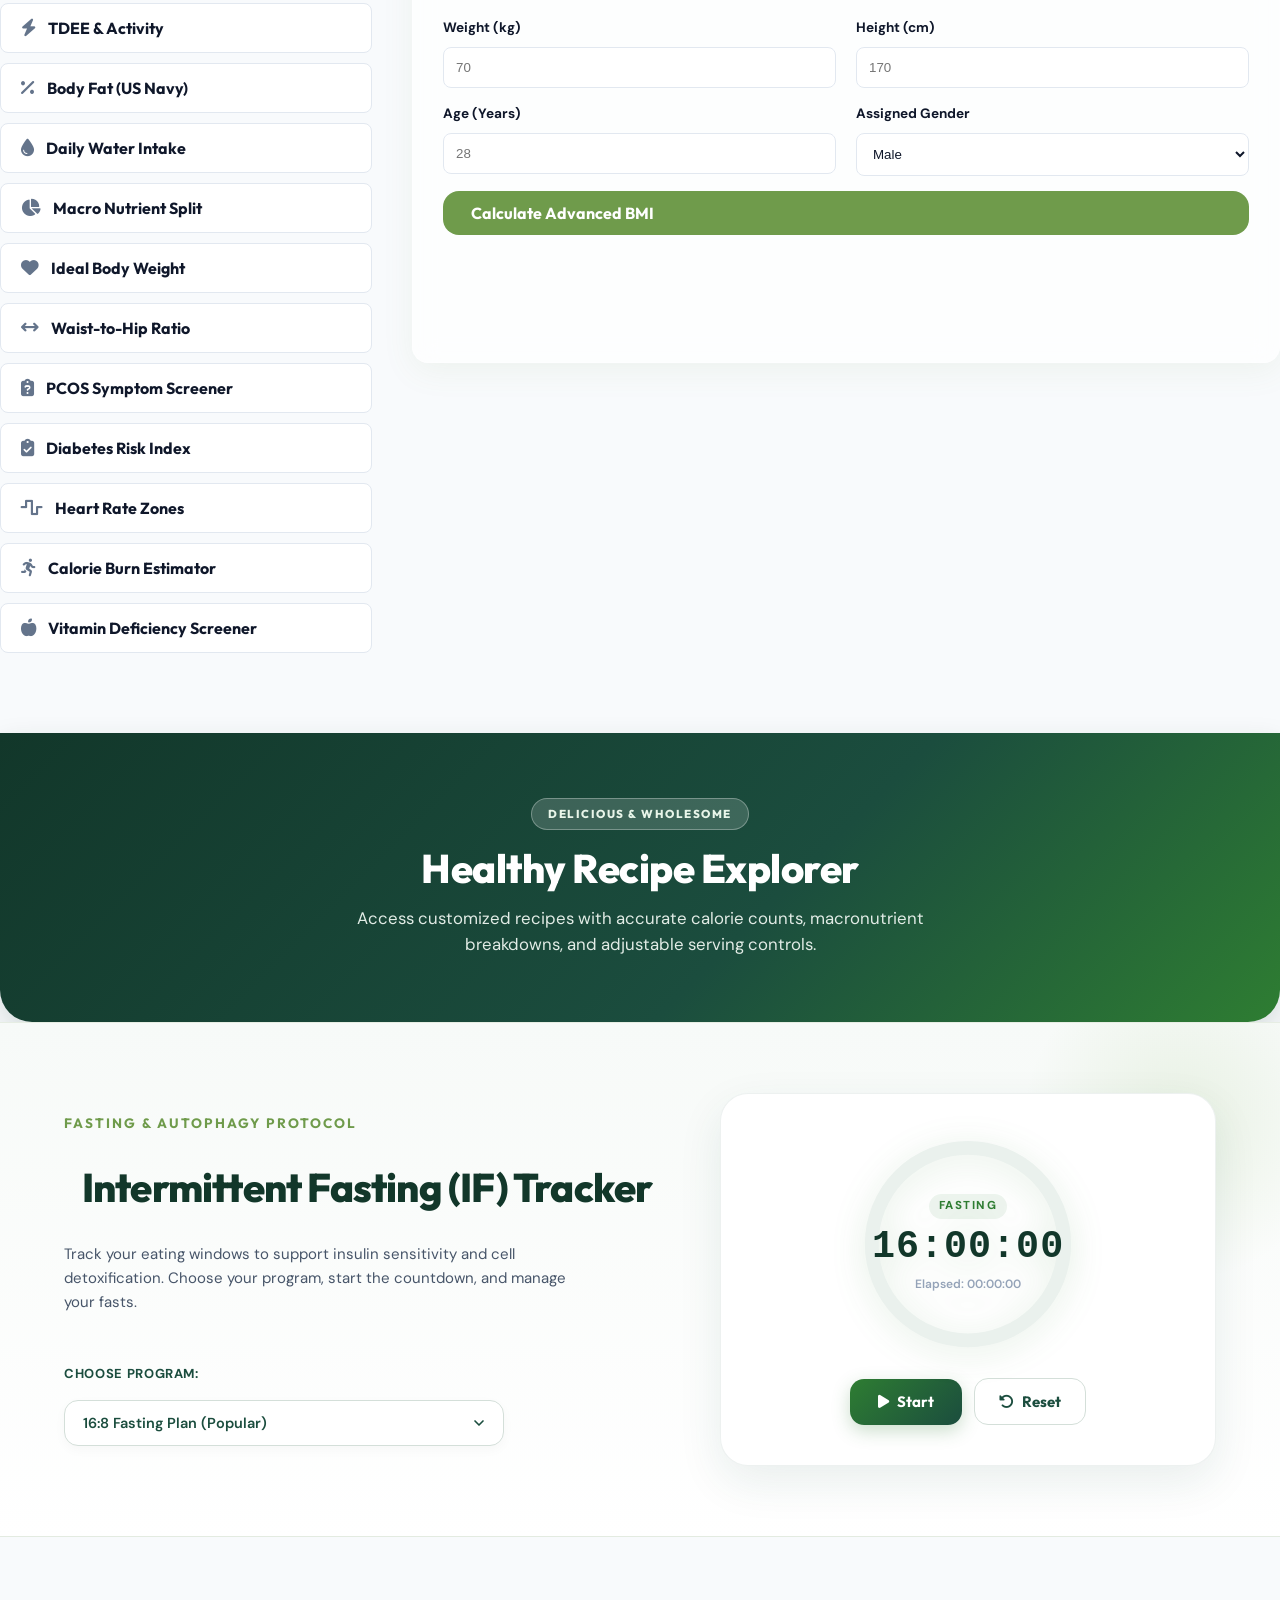
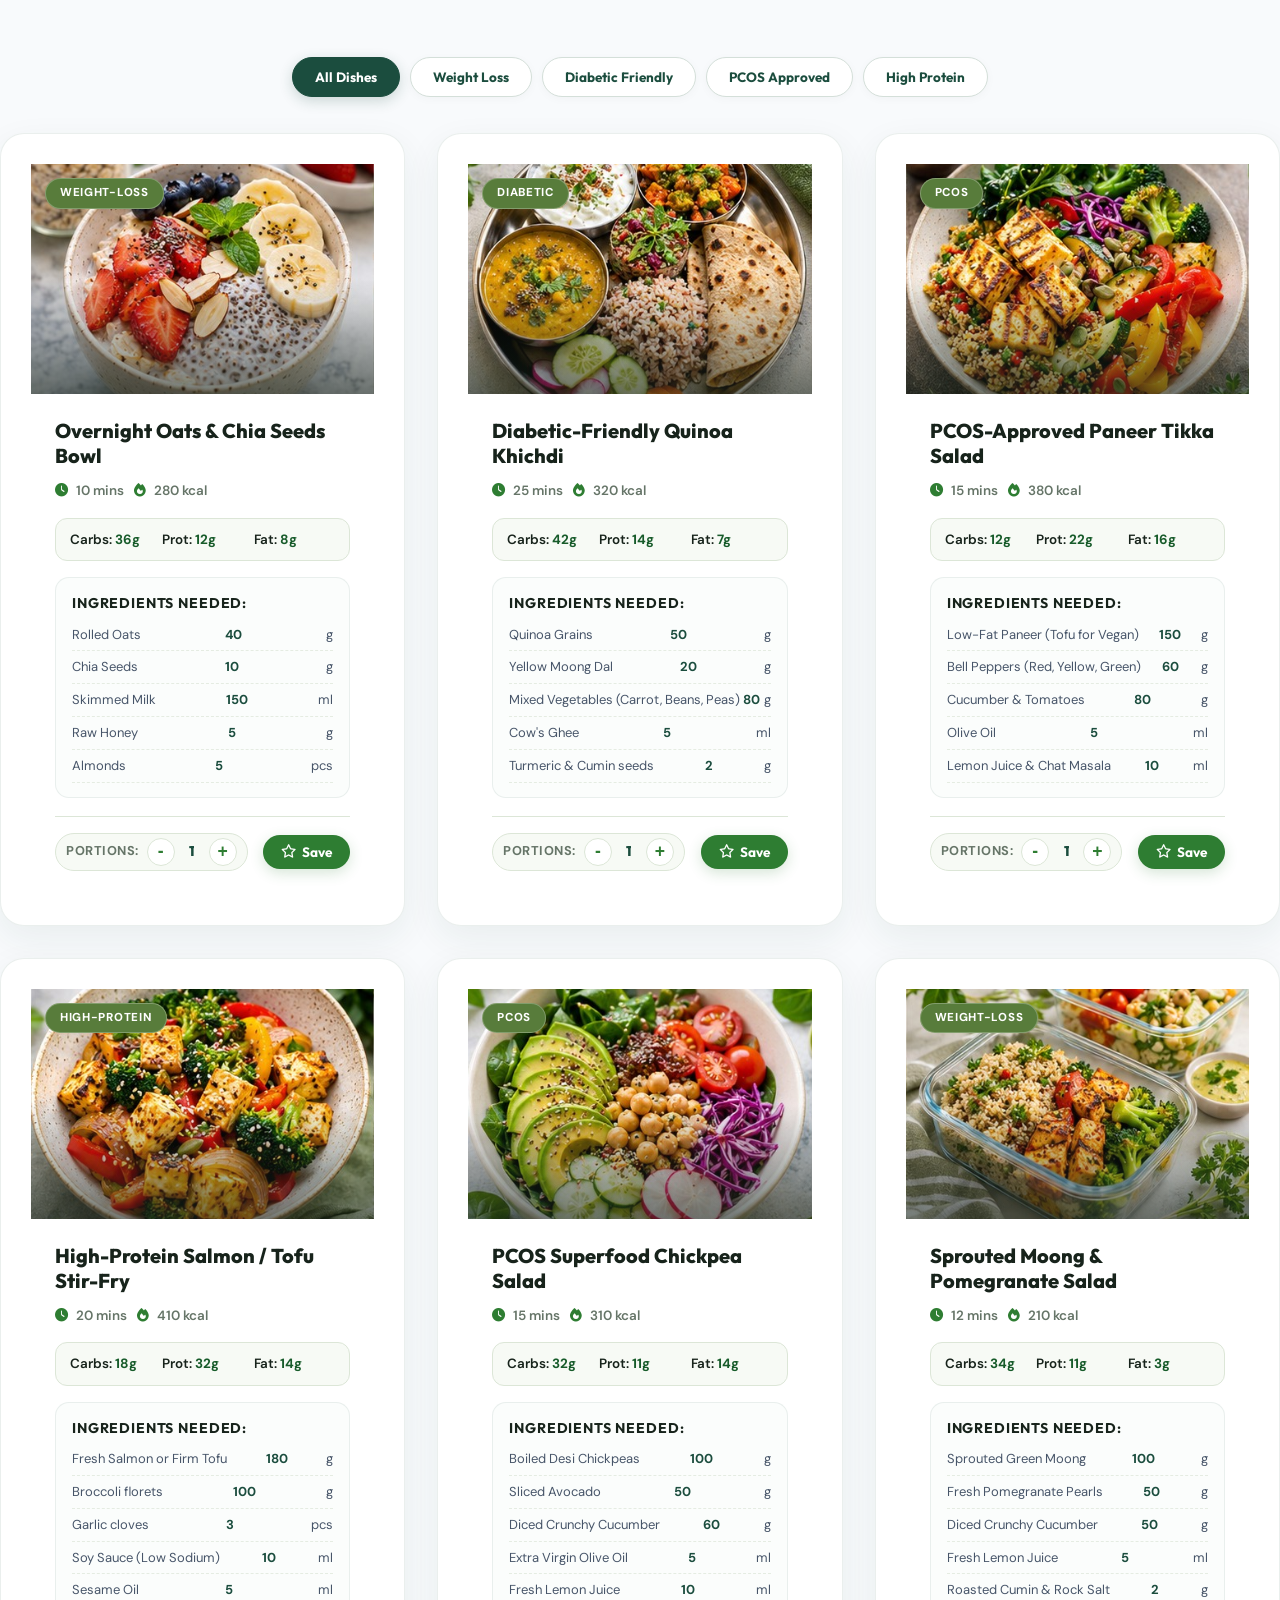
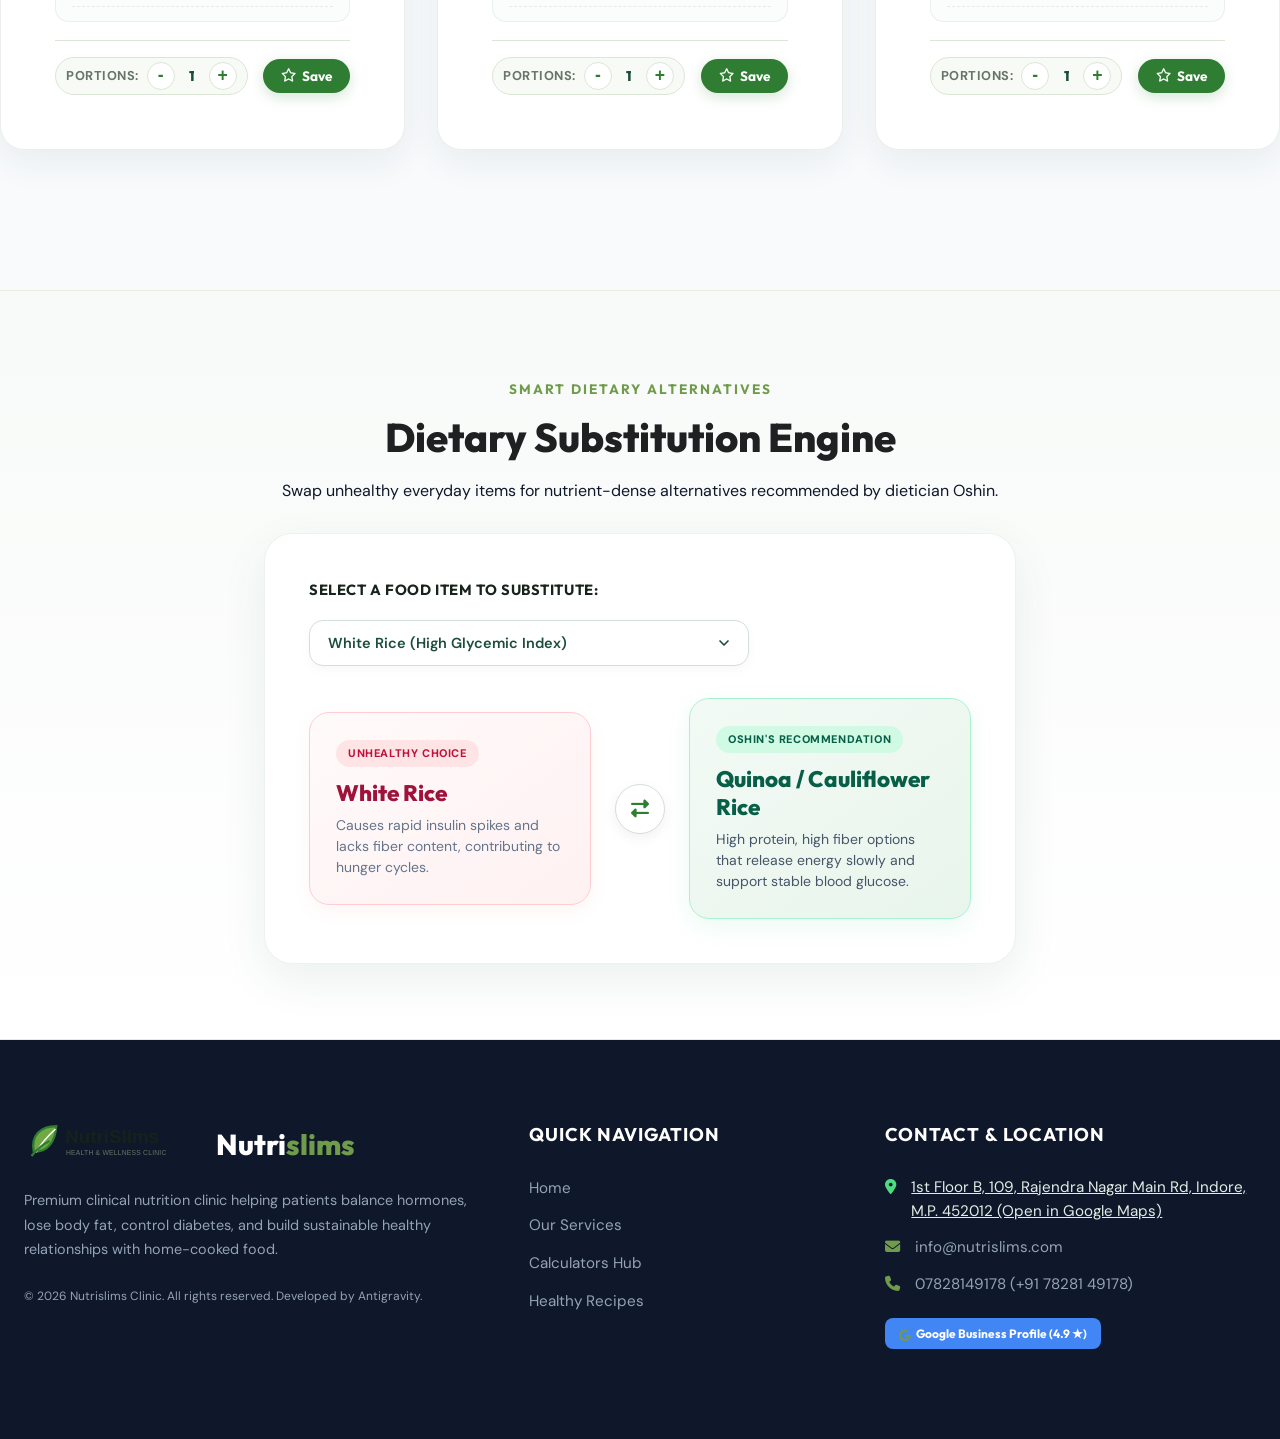
==== commit 78ca5990: "Deploy v3.3.1: Complete Google Ads optimization with 12 distinct headlines per group, Excellent Ad S" ====
--- a/index.html
+++ b/index.html
@@ -944,7 +944,7 @@
       "name": "Nutrislims Health & Wellness Clinic",
       "alternateName": "Nutrislims",
       "url": "https://nutrislims.com",
-      "logo": "https://nutrislims.com/wp-content/uploads/2025/03/nutrislims-logo.png",
+      "logo": "assets/logo-placeholder.svg",
       "image": "assets/hero_banner.png",
       "address": {
         "@type": "PostalAddress",
@@ -995,7 +995,7 @@
         
         <div class="header-navbar">
             <a href="#" class="brand-logo" id="nav-logo-link">
-                <img src="https://nutrislims.com/wp-content/uploads/2025/03/nutrislims-logo.png" alt="Nutrislims Logo" class="logo-img">
+                <img src="assets/logo-placeholder.svg" alt="Nutrislims Logo" class="logo-img">
                 <span class="logo-text">Nutri<span>slims</span></span>
             </a>
             
@@ -2337,7 +2337,7 @@
         <div class="container footer-grid">
             <div class="footer-widget-info">
                 <a href="#" class="brand-logo">
-                    <img src="https://nutrislims.com/wp-content/uploads/2025/03/nutrislims-logo.png" alt="Nutrislims logo" class="logo-img">
+                    <img src="assets/logo-placeholder.svg" alt="Nutrislims logo" class="logo-img">
                     <span class="logo-text">Nutri<span>slims</span></span>
                 </a>
                 <p class="footer-about-text">Premium clinical nutrition clinic helping patients balance hormones, lose body fat, control diabetes, and build sustainable healthy relationships with home-cooked food.</p>
